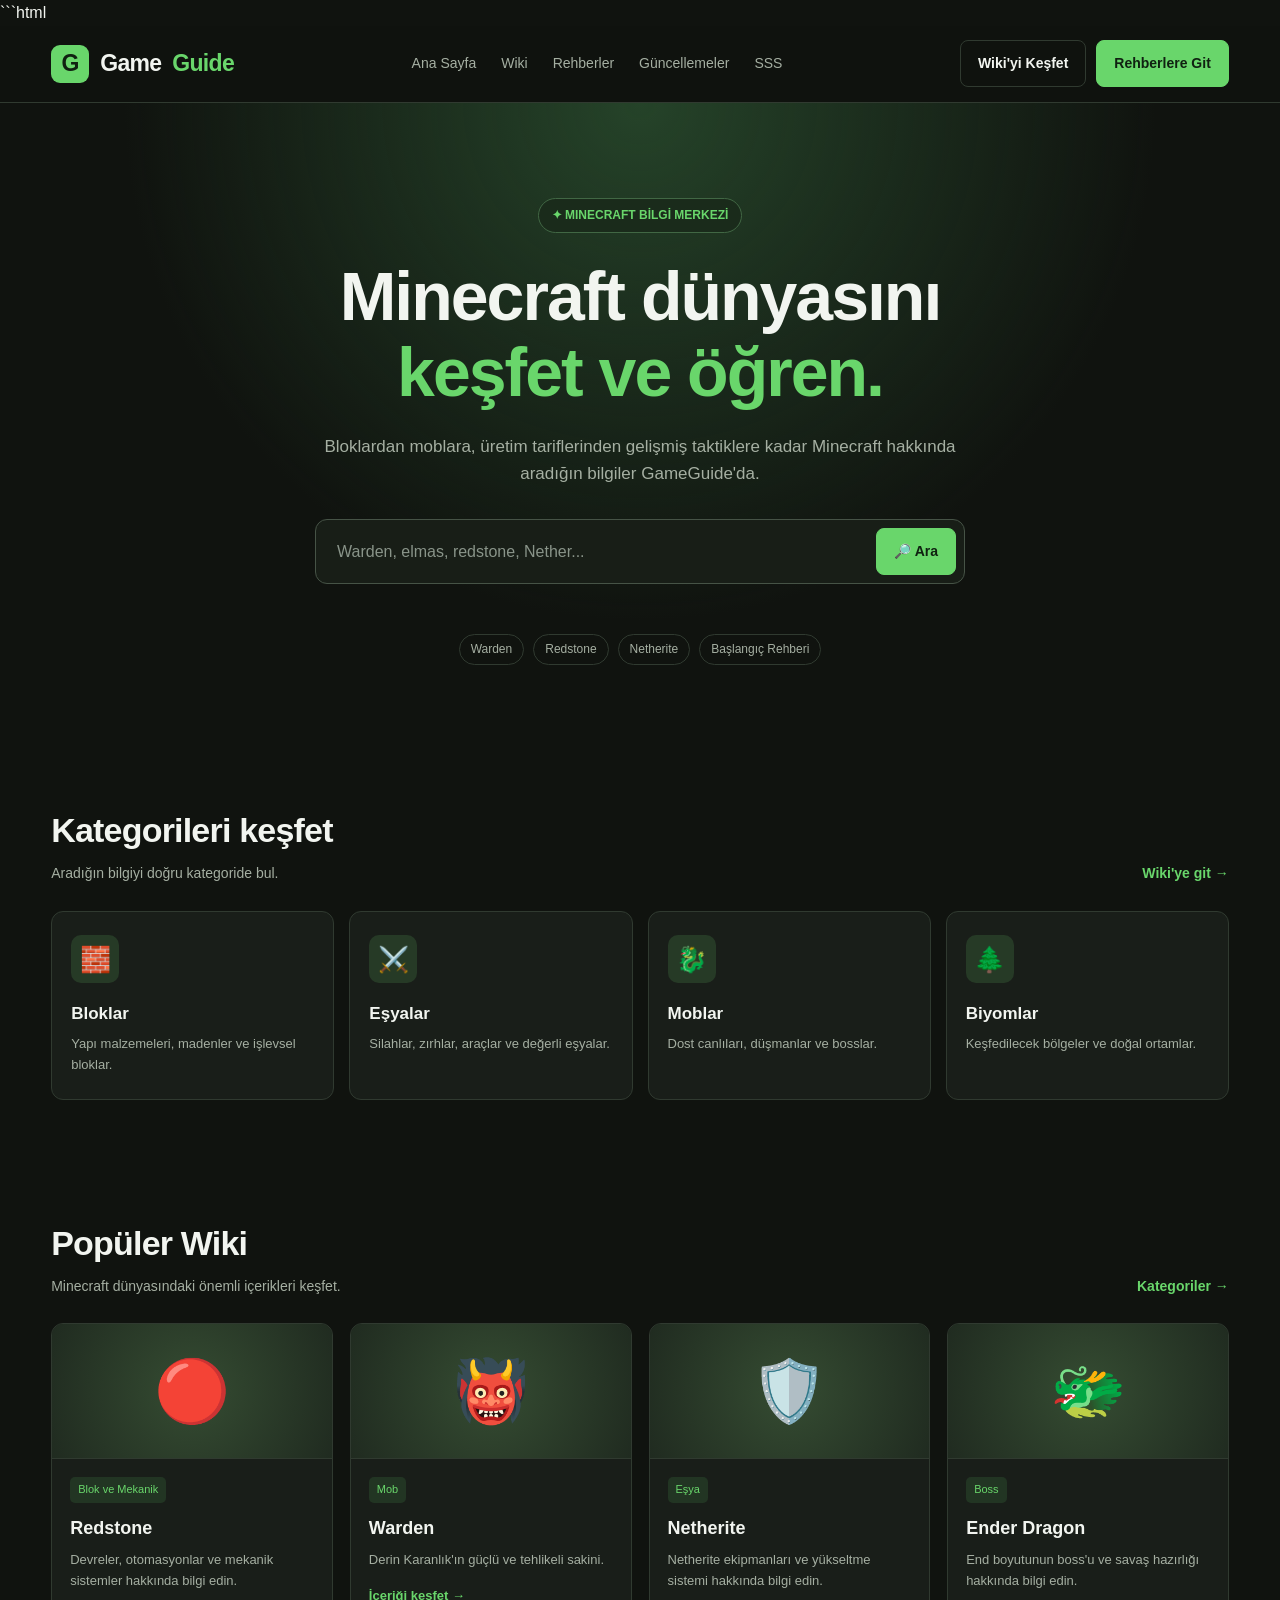
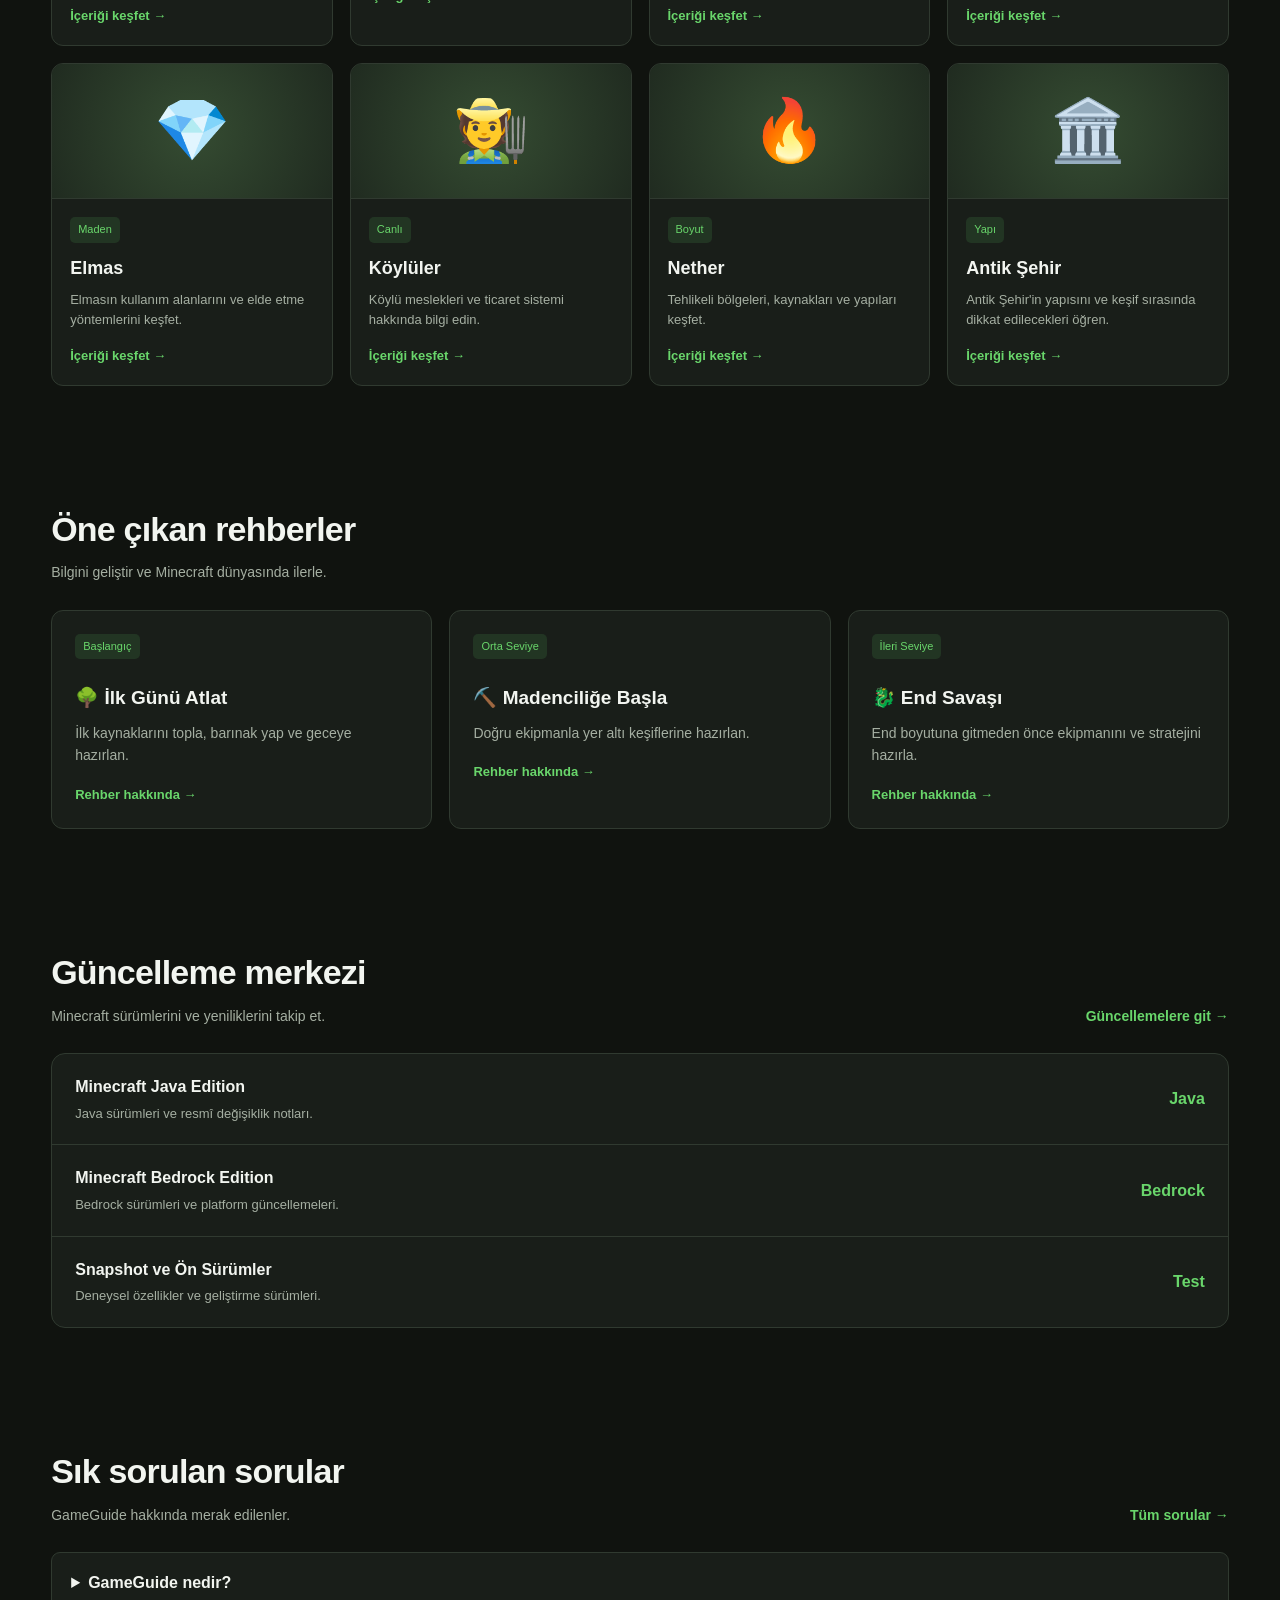
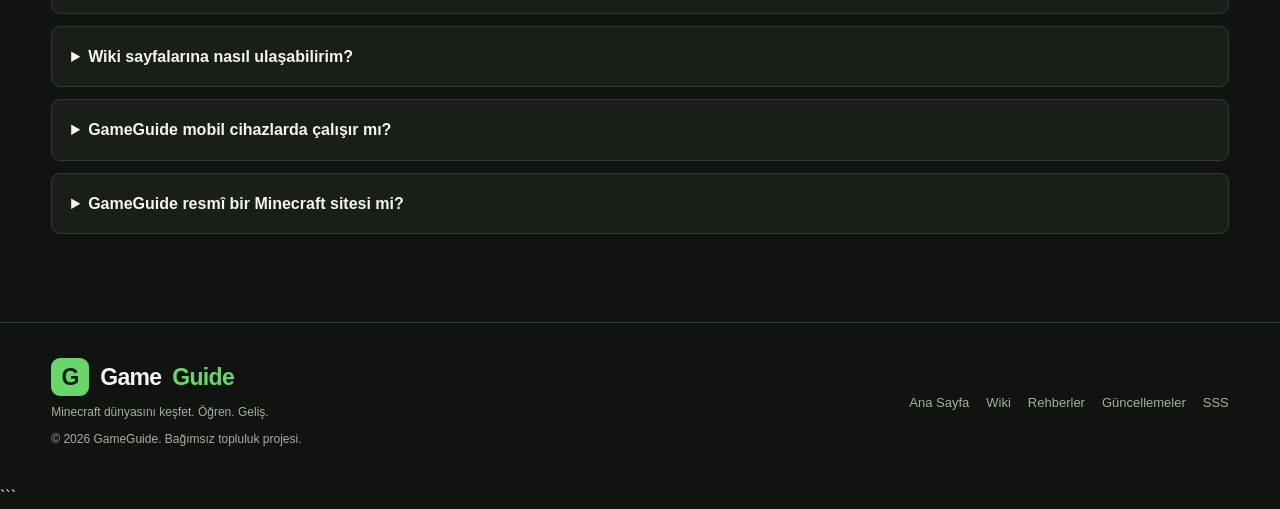
==== index.html @ 6a762850 "Update index.html" ====
```html
<!DOCTYPE html>
<html lang="tr">
<head>
    <meta charset="UTF-8">
    <meta name="viewport" content="width=device-width, initial-scale=1.0">
    <meta name="theme-color" content="#10130f">
    <meta name="description" content="GameGuide - Minecraft Wiki, rehberler ve güncellemeler.">

    <title>GameGuide | Minecraft Bilgi Merkezi</title>

    <style>
        :root {
            --bg: #10130f;
            --panel: #191e19;
            --panel-hover: #222a21;
            --green: #69d66b;
            --green-dark: #2c8139;
            --text: #f2f5f0;
            --muted: #a5afa2;
            --border: #303a30;
        }

        * {
            margin: 0;
            padding: 0;
            box-sizing: border-box;
        }

        html {
            scroll-behavior: smooth;
            scroll-padding-top: 90px;
        }

        body {
            background: var(--bg);
            color: var(--text);
            font-family: Arial, Helvetica, sans-serif;
            line-height: 1.6;
        }

        a {
            color: inherit;
            text-decoration: none;
        }

        button, input {
            font: inherit;
        }

        .container {
            width: min(1180px, 92%);
            margin: auto;
        }

        /* NAVBAR */

        header {
            background: rgba(16, 19, 15, 0.96);
            border-bottom: 1px solid var(--border);
            position: sticky;
            top: 0;
            z-index: 100;
            backdrop-filter: blur(14px);
        }

        .navbar {
            min-height: 76px;
            display: flex;
            align-items: center;
            justify-content: space-between;
            gap: 24px;
        }

        .logo {
            display: flex;
            align-items: center;
            gap: 11px;
            font-size: 23px;
            font-weight: 800;
            letter-spacing: -0.7px;
        }

        .logo-icon {
            width: 38px;
            height: 38px;
            display: grid;
            place-items: center;
            background: var(--green);
            color: #102111;
            border-radius: 9px;
            font-size: 23px;
        }

        .logo span {
            color: var(--green);
        }

        .nav-links {
            display: flex;
            align-items: center;
            gap: 25px;
        }

        .nav-links a {
            color: var(--muted);
            font-size: 14px;
            transition: 0.2s;
        }

        .nav-links a:hover {
            color: var(--green);
        }

        .nav-actions {
            display: flex;
            gap: 10px;
            align-items: center;
        }

        .btn {
            display: inline-flex;
            align-items: center;
            justify-content: center;
            padding: 11px 17px;
            border: 1px solid var(--border);
            border-radius: 8px;
            color: var(--text);
            background: transparent;
            cursor: pointer;
            transition: 0.2s;
            font-weight: 700;
            font-size: 14px;
        }

        .btn:hover {
            transform: translateY(-2px);
            border-color: var(--green);
        }

        .btn-primary {
            background: var(--green);
            color: #102111;
            border-color: var(--green);
        }

        .btn-primary:hover {
            background: #81e782;
        }

        .menu-toggle {
            display: none;
            font-size: 25px;
            color: white;
            background: none;
            border: none;
            cursor: pointer;
        }

        /* HERO */

        .hero {
            padding: 95px 0 80px;
            background:
                radial-gradient(ellipse at 50% 0%, #254329 0%, transparent 57%),
                var(--bg);
            text-align: center;
        }

        .eyebrow {
            display: inline-flex;
            gap: 8px;
            align-items: center;
            border: 1px solid #416744;
            background: #1a2b1b;
            color: var(--green);
            padding: 7px 13px;
            border-radius: 30px;
            font-size: 12px;
            font-weight: 700;
            margin-bottom: 25px;
        }

        .hero h1 {
            font-size: clamp(38px, 6vw, 68px);
            line-height: 1.12;
            letter-spacing: -2px;
            margin-bottom: 23px;
        }

        .hero h1 span {
            color: var(--green);
        }

        .hero-description {
            color: var(--muted);
            max-width: 670px;
            margin: 0 auto 32px;
            font-size: 17px;
        }

        .search-box {
            max-width: 650px;
            margin: auto;
            display: flex;
            gap: 10px;
            padding: 8px;
            border: 1px solid #465346;
            background: #181e17;
            border-radius: 12px;
        }

        .search-box input {
            min-width: 0;
            flex: 1;
            background: transparent;
            border: none;
            outline: none;
            color: white;
            padding: 10px 13px;
        }

        .search-box input::placeholder {
            color: #899489;
        }

        #searchMessage {
            color: var(--muted);
            margin-top: 12px;
            font-size: 13px;
            min-height: 20px;
        }

        .hero-tags {
            margin-top: 18px;
            display: flex;
            justify-content: center;
            flex-wrap: wrap;
            gap: 9px;
        }

        .hero-tags a {
            color: var(--muted);
            border: 1px solid var(--border);
            padding: 5px 11px;
            border-radius: 20px;
            font-size: 12px;
        }

        .hero-tags a:hover {
            color: var(--green);
            border-color: var(--green);
        }

        /* SECTIONS */

        section.content-section {
            padding: 58px 0;
        }

        .section-heading {
            display: flex;
            justify-content: space-between;
            align-items: end;
            gap: 20px;
            margin-bottom: 26px;
        }

        .section-heading h2 {
            font-size: clamp(25px, 3vw, 34px);
            letter-spacing: -0.8px;
            margin-bottom: 5px;
        }

        .section-heading p {
            color: var(--muted);
            font-size: 14px;
        }

        .text-link {
            color: var(--green);
            font-size: 14px;
            font-weight: 700;
            white-space: nowrap;
        }

        /* CATEGORY CARDS */

        .category-grid {
            display: grid;
            grid-template-columns: repeat(4, 1fr);
            gap: 15px;
        }

        .category-card {
            background: var(--panel);
            border: 1px solid var(--border);
            border-radius: 12px;
            padding: 23px 19px;
            transition: 0.2s;
        }

        .category-card:hover {
            background: var(--panel-hover);
            border-color: var(--green-dark);
            transform: translateY(-4px);
        }

        .category-icon {
            width: 48px;
            height: 48px;
            display: grid;
            place-items: center;
            font-size: 25px;
            border-radius: 10px;
            background: #263a26;
            margin-bottom: 17px;
        }

        .category-card h3 {
            font-size: 17px;
            margin-bottom: 7px;
        }

        .category-card p {
            color: var(--muted);
            font-size: 13px;
        }

        /* WIKI CARDS */

        .wiki-grid {
            display: grid;
            grid-template-columns: repeat(4, 1fr);
            gap: 17px;
        }

        .wiki-card {
            background: var(--panel);
            border: 1px solid var(--border);
            border-radius: 12px;
            overflow: hidden;
            transition: 0.2s;
        }

        .wiki-card:hover {
            transform: translateY(-4px);
            border-color: var(--green-dark);
        }

        .wiki-art {
            height: 135px;
            display: grid;
            place-items: center;
            font-size: 61px;
            background:
                radial-gradient(circle at center, #354c32, #202b20);
            border-bottom: 1px solid var(--border);
        }

        .wiki-info {
            padding: 18px;
        }

        .badge {
            display: inline-block;
            font-size: 11px;
            color: var(--green);
            background: #223523;
            padding: 4px 8px;
            border-radius: 5px;
            margin-bottom: 11px;
        }

        .wiki-info h3 {
            font-size: 18px;
            margin-bottom: 7px;
        }

        .wiki-info p {
            color: var(--muted);
            font-size: 13px;
            margin-bottom: 15px;
        }

        .card-link {
            display: inline-block;
            color: var(--green);
            font-size: 13px;
            font-weight: 700;
        }

        .wiki-card.hidden {
            display: none;
        }

        /* GUIDES */

        .guide-list {
            display: grid;
            grid-template-columns: repeat(3, 1fr);
            gap: 17px;
        }

        .guide-card {
            padding: 23px;
            background: var(--panel);
            border: 1px solid var(--border);
            border-radius: 12px;
            transition: 0.2s;
        }

        .guide-card:hover {
            border-color: var(--green-dark);
            transform: translateY(-3px);
        }

        .guide-card h3 {
            margin: 13px 0 8px;
            font-size: 19px;
        }

        .guide-card p {
            color: var(--muted);
            font-size: 14px;
            margin-bottom: 18px;
        }

        /* UPDATES */

        .updates {
            border: 1px solid var(--border);
            border-radius: 14px;
            overflow: hidden;
            background: var(--panel);
        }

        .update-row {
            padding: 20px 23px;
            display: flex;
            justify-content: space-between;
            align-items: center;
            gap: 20px;
            border-bottom: 1px solid var(--border);
        }

        .update-row:last-child {
            border-bottom: none;
        }

        .update-row h3 {
            font-size: 16px;
            margin-bottom: 4px;
        }

        .update-row p {
            color: var(--muted);
            font-size: 13px;
        }

        .version {
            color: var(--green);
            font-weight: 800;
            white-space: nowrap;
        }

        /* FAQ */

        .faq-list {
            display: grid;
            gap: 12px;
        }

        details {
            border: 1px solid var(--border);
            background: var(--panel);
            border-radius: 9px;
            padding: 17px 19px;
        }

        summary {
            cursor: pointer;
            font-weight: 700;
        }

        details p {
            color: var(--muted);
            margin-top: 12px;
            font-size: 14px;
        }

        /* FOOTER */

        footer {
            border-top: 1px solid var(--border);
            padding: 35px 0;
            margin-top: 30px;
        }

        .footer-inner {
            display: flex;
            justify-content: space-between;
            align-items: center;
            gap: 20px;
            flex-wrap: wrap;
        }

        .footer-inner p {
            color: var(--muted);
            font-size: 12px;
            margin-top: 7px;
        }

        .footer-links {
            display: flex;
            gap: 17px;
            flex-wrap: wrap;
        }

        .footer-links a {
            color: var(--muted);
            font-size: 13px;
        }

        .footer-links a:hover {
            color: var(--green);
        }

        /* MOBILE */

        @media (max-width: 950px) {
            .nav-links {
                gap: 13px;
            }

            .category-grid,
            .wiki-grid {
                grid-template-columns: repeat(2, 1fr);
            }
        }

        @media (max-width: 720px) {
            .navbar {
                min-height: 68px;
                flex-wrap: wrap;
            }

            .menu-toggle {
                display: block;
            }

            .nav-links {
                display: none;
                width: 100%;
                order: 3;
                padding: 0 0 18px;
                flex-direction: column;
                align-items: stretch;
                gap: 0;
            }

            .nav-links.open {
                display: flex;
            }

            .nav-links a {
                padding: 10px 0;
                border-top: 1px solid var(--border);
            }

            .nav-actions {
                display: none;
            }

            .hero {
                padding: 65px 0 55px;
            }

            .hero h1 {
                letter-spacing: -1px;
            }

            .hero-description {
                font-size: 15px;
            }

            .search-box {
                flex-direction: column;
            }

            .search-box .btn {
                width: 100%;
            }

            section.content-section {
                padding: 42px 0;
            }

            .section-heading {
                align-items: start;
                flex-direction: column;
            }

            .category-grid,
            .wiki-grid,
            .guide-list {
                grid-template-columns: 1fr;
            }

            .wiki-art {
                height: 120px;
            }

            .update-row {
                padding: 17px;
            }
        }
    </style>
</head>

<body>

<header>
    <div class="container navbar">

        <a href="#anasayfa" class="logo">
            <div class="logo-icon">G</div>
            Game<span>Guide</span>
        </a>

        <button class="menu-toggle" id="menuToggle"
                aria-label="Menüyü aç veya kapat"
                aria-expanded="false">☰</button>

        <nav class="nav-links" id="navLinks">
            <a href="#anasayfa">Ana Sayfa</a>
            <a href="#wiki">Wiki</a>
            <a href="#rehberler">Rehberler</a>
            <a href="#guncellemeler">Güncellemeler</a>
            <a href="#faq">SSS</a>
        </nav>

        <div class="nav-actions">
            <a href="#wiki" class="btn">Wiki'yi Keşfet</a>
            <a href="#rehberler" class="btn btn-primary">Rehberlere Git</a>
        </div>

    </div>
</header>

<main>

    <!-- HERO -->

    <section class="hero" id="anasayfa">
        <div class="container">

            <div class="eyebrow">
                ✦ MINECRAFT BİLGİ MERKEZİ
            </div>

            <h1>
                Minecraft dünyasını<br>
                <span>keşfet ve öğren.</span>
            </h1>

            <p class="hero-description">
                Bloklardan moblara, üretim tariflerinden gelişmiş
                taktiklere kadar Minecraft hakkında aradığın bilgiler
                GameGuide'da.
            </p>

            <form class="search-box" id="searchForm">
                <input
                    type="search"
                    id="searchInput"
                    placeholder="Warden, elmas, redstone, Nether..."
                    aria-label="Wiki içeriklerinde ara">

                <button class="btn btn-primary" type="submit">
                    🔎 Ara
                </button>
            </form>

            <p id="searchMessage" aria-live="polite"></p>

            <div class="hero-tags">
                <a href="#wiki">Warden</a>
                <a href="#wiki">Redstone</a>
                <a href="#wiki">Netherite</a>
                <a href="#rehberler">Başlangıç Rehberi</a>
            </div>

        </div>
    </section>


    <!-- KATEGORİLER -->

    <section class="content-section" id="kategoriler">
        <div class="container">

            <div class="section-heading">
                <div>
                    <h2>Kategorileri keşfet</h2>
                    <p>Aradığın bilgiyi doğru kategoride bul.</p>
                </div>

                <a href="#wiki" class="text-link">Wiki'ye git →</a>
            </div>

            <div class="category-grid">

                <a href="#wiki" class="category-card">
                    <div class="category-icon">🧱</div>
                    <h3>Bloklar</h3>
                    <p>Yapı malzemeleri, madenler ve işlevsel bloklar.</p>
                </a>

                <a href="#wiki" class="category-card">
                    <div class="category-icon">⚔️</div>
                    <h3>Eşyalar</h3>
                    <p>Silahlar, zırhlar, araçlar ve değerli eşyalar.</p>
                </a>

                <a href="#wiki" class="category-card">
                    <div class="category-icon">🐉</div>
                    <h3>Moblar</h3>
                    <p>Dost canlıları, düşmanlar ve bosslar.</p>
                </a>

                <a href="#wiki" class="category-card">
                    <div class="category-icon">🌲</div>
                    <h3>Biyomlar</h3>
                    <p>Keşfedilecek bölgeler ve doğal ortamlar.</p>
                </a>

            </div>
        </div>
    </section>


    <!-- POPÜLER WIKI -->

    <section class="content-section" id="wiki">
        <div class="container">

            <div class="section-heading">
                <div>
                    <h2>Popüler Wiki</h2>
                    <p>Minecraft dünyasındaki önemli içerikleri keşfet.</p>
                </div>

                <a href="#kategoriler" class="text-link">Kategoriler →</a>
            </div>

            <div class="wiki-grid" id="wikiGrid">

                <article class="wiki-card" data-search="redstone blok mekanik devre otomasyon">
                    <div class="wiki-art">🔴</div>
                    <div class="wiki-info">
                        <span class="badge">Blok ve Mekanik</span>
                        <h3>Redstone</h3>
                        <p>Devreler, otomasyonlar ve mekanik sistemler hakkında bilgi edin.</p>
                        <a href="#rehberler" class="card-link">İçeriği keşfet →</a>
                    </div>
                </article>

                <article class="wiki-card" data-search="warden mob derin karanlık">
                    <div class="wiki-art">👹</div>
                    <div class="wiki-info">
                        <span class="badge">Mob</span>
                        <h3>Warden</h3>
                        <p>Derin Karanlık'ın güçlü ve tehlikeli sakini.</p>
                        <a href="#rehberler" class="card-link">İçeriği keşfet →</a>
                    </div>
                </article>

                <article class="wiki-card" data-search="netherite eşya zırh silah maden">
                    <div class="wiki-art">🛡️</div>
                    <div class="wiki-info">
                        <span class="badge">Eşya</span>
                        <h3>Netherite</h3>
                        <p>Netherite ekipmanları ve yükseltme sistemi hakkında bilgi edin.</p>
                        <a href="#rehberler" class="card-link">İçeriği keşfet →</a>
                    </div>
                </article>

                <article class="wiki-card" data-search="ender dragon boss end boyut savaş">
                    <div class="wiki-art">🐲</div>
                    <div class="wiki-info">
                        <span class="badge">Boss</span>
                        <h3>Ender Dragon</h3>
                        <p>End boyutunun boss'u ve savaş hazırlığı hakkında bilgi edin.</p>
                        <a href="#rehberler" class="card-link">İçeriği keşfet →</a>
                    </div>
                </article>

                <article class="wiki-card" data-search="elmas maden cevher kazma zırh">
                    <div class="wiki-art">💎</div>
                    <div class="wiki-info">
                        <span class="badge">Maden</span>
                        <h3>Elmas</h3>
                        <p>Elmasın kullanım alanlarını ve elde etme yöntemlerini keşfet.</p>
                        <a href="#rehberler" class="card-link">İçeriği keşfet →</a>
                    </div>
                </article>

                <article class="wiki-card" data-search="köylü ticaret takas meslek">
                    <div class="wiki-art">🧑‍🌾</div>
                    <div class="wiki-info">
                        <span class="badge">Canlı</span>
                        <h3>Köylüler</h3>
                        <p>Köylü meslekleri ve ticaret sistemi hakkında bilgi edin.</p>
                        <a href="#rehberler" class="card-link">İçeriği keşfet →</a>
                    </div>
                </article>

                <article class="wiki-card" data-search="nether cehennem boyut kale">
                    <div class="wiki-art">🔥</div>
                    <div class="wiki-info">
                        <span class="badge">Boyut</span>
                        <h3>Nether</h3>
                        <p>Tehlikeli bölgeleri, kaynakları ve yapıları keşfet.</p>
                        <a href="#rehberler" class="card-link">İçeriği keşfet →</a>
                    </div>
                </article>

                <article class="wiki-card" data-search="antik şehir yapı derin karanlık sculk">
                    <div class="wiki-art">🏛️</div>
                    <div class="wiki-info">
                        <span class="badge">Yapı</span>
                        <h3>Antik Şehir</h3>
                        <p>Antik Şehir'in yapısını ve keşif sırasında dikkat edilecekleri öğren.</p>
                        <a href="#rehberler" class="card-link">İçeriği keşfet →</a>
                    </div>
                </article>

            </div>

            <p id="noResults" style="display:none;color:#a5afa2;margin-top:20px;">
                Aramana uygun içerik bulunamadı.
            </p>

        </div>
    </section>


    <!-- REHBERLER -->

    <section class="content-section" id="rehberler">
        <div class="container">

            <div class="section-heading">
                <div>
                    <h2>Öne çıkan rehberler</h2>
                    <p>Bilgini geliştir ve Minecraft dünyasında ilerle.</p>
                </div>
            </div>

            <div class="guide-list">

                <article class="guide-card">
                    <span class="badge">Başlangıç</span>
                    <h3>🌳 İlk Günü Atlat</h3>
                    <p>İlk kaynaklarını topla, barınak yap ve geceye hazırlan.</p>
                    <a href="#faq" class="card-link">Rehber hakkında →</a>
                </article>

                <article class="guide-card">
                    <span class="badge">Orta Seviye</span>
                    <h3>⛏️ Madenciliğe Başla</h3>
                    <p>Doğru ekipmanla yer altı keşiflerine hazırlan.</p>
                    <a href="#faq" class="card-link">Rehber hakkında →</a>
                </article>

                <article class="guide-card">
                    <span class="badge">İleri Seviye</span>
                    <h3>🐉 End Savaşı</h3>
                    <p>End boyutuna gitmeden önce ekipmanını ve stratejini hazırla.</p>
                    <a href="#faq" class="card-link">Rehber hakkında →</a>
                </article>

            </div>
        </div>
    </section>


    <!-- GÜNCELLEMELER -->

    <section class="content-section" id="guncellemeler">
        <div class="container">

            <div class="section-heading">
                <div>
                    <h2>Güncelleme merkezi</h2>
                    <p>Minecraft sürümlerini ve yeniliklerini takip et.</p>
                </div>

                <a href="#guncellemeler" class="text-link">Güncellemelere git →</a>
            </div>

            <div class="updates">

                <div class="update-row">
                    <div>
                        <h3>Minecraft Java Edition</h3>
                        <p>Java sürümleri ve resmî değişiklik notları.</p>
                    </div>
                    <span class="version">Java</span>
                </div>

                <div class="update-row">
                    <div>
                        <h3>Minecraft Bedrock Edition</h3>
                        <p>Bedrock sürümleri ve platform güncellemeleri.</p>
                    </div>
                    <span class="version">Bedrock</span>
                </div>

                <div class="update-row">
                    <div>
                        <h3>Snapshot ve Ön Sürümler</h3>
                        <p>Deneysel özellikler ve geliştirme sürümleri.</p>
                    </div>
                    <span class="version">Test</span>
                </div>

            </div>

        </div>
    </section>


    <!-- SSS -->

    <section class="content-section" id="faq">
        <div class="container">

            <div class="section-heading">
                <div>
                    <h2>Sık sorulan sorular</h2>
                    <p>GameGuide hakkında merak edilenler.</p>
                </div>

                <a href="#faq" class="text-link">Tüm sorular →</a>
            </div>

            <div class="faq-list">

                <details>
                    <summary>GameGuide nedir?</summary>
                    <p>
                        GameGuide, Minecraft hakkında wiki bilgileri,
                        rehberler ve sürüm bilgileri sunmak amacıyla
                        oluşturulan bağımsız bir projedir.
                    </p>
                </details>

                <details>
                    <summary>Wiki sayfalarına nasıl ulaşabilirim?</summary>
                    <p>
                        Ana sayfadaki arama alanını kullanabilir veya
                        Wiki bölümündeki içerikleri inceleyebilirsin.
                    </p>
                </details>

                <details>
                    <summary>GameGuide mobil cihazlarda çalışır mı?</summary>
                    <p>
                        Site telefon, tablet ve bilgisayar ekranlarına
                        uyum sağlayacak şekilde tasarlanmıştır.
                    </p>
                </details>

                <details>
                    <summary>GameGuide resmî bir Minecraft sitesi mi?</summary>
                    <p>
                        Hayır. GameGuide bağımsız bir projedir ve
                        Mojang Studios veya Microsoft tarafından desteklenmez.
                    </p>
                </details>

            </div>
        </div>
    </section>

</main>

<footer>
    <div class="container footer-inner">

        <div>
            <a href="#anasayfa" class="logo">
                <div class="logo-icon">G</div>
                Game<span>Guide</span>
            </a>

            <p>Minecraft dünyasını keşfet. Öğren. Geliş.</p>

            <p>
                © <span id="year"></span> GameGuide.
                Bağımsız topluluk projesi.
            </p>
        </div>

        <div class="footer-links">
            <a href="#anasayfa">Ana Sayfa</a>
            <a href="#wiki">Wiki</a>
            <a href="#rehberler">Rehberler</a>
            <a href="#guncellemeler">Güncellemeler</a>
            <a href="#faq">SSS</a>
        </div>

    </div>
</footer>

<script>
    /* Mobil menü */

    const menuToggle = document.getElementById("menuToggle");
    const navLinks = document.getElementById("navLinks");

    if (menuToggle && navLinks) {
        menuToggle.addEventListener("click", () => {
            const isOpen = navLinks.classList.toggle("open");

            menuToggle.setAttribute("aria-expanded", String(isOpen));
            menuToggle.textContent = isOpen ? "✕" : "☰";
        });

        navLinks.querySelectorAll("a").forEach(link => {
            link.addEventListener("click", () => {
                navLinks.classList.remove("open");
                menuToggle.setAttribute("aria-expanded", "false");
                menuToggle.textContent = "☰";
            });
        });
    }

    /* Türkçe karakterleri normalize et */

    function normalizeText(text) {
        return String(text || "")
            .toLocaleLowerCase("tr-TR")
            .normalize("NFD")
            .replace(/[\u0300-\u036f]/g, "");
    }

    /* Wiki araması */

    const searchForm = document.getElementById("searchForm");
    const searchInput = document.getElementById("searchInput");
    const searchMessage = document.getElementById("searchMessage");
    const wikiCards = [...document.querySelectorAll(".wiki-card")];
    const noResults = document.getElementById("noResults");

    function searchWiki() {
        const query = normalizeText(searchInput.value.trim());
        let visibleCount = 0;

        wikiCards.forEach(card => {
            const text = normalizeText(
                card.innerText + " " + (card.dataset.search || "")
            );

            const matches = text.includes(query);

            card.classList.toggle("hidden", query !== "" && !matches);

            if (query === "" || matches) {
                visibleCount++;
            }
        });

        searchMessage.textContent = query
            ? visibleCount + " içerik bulundu."
            : "";

        noResults.style.display =
            visibleCount === 0 ? "block" : "none";
    }

    if (searchForm && searchInput) {
        searchForm.addEventListener("submit", event => {
            event.preventDefault();

            if (!searchInput.value.trim()) {
                searchInput.focus();
                return;
            }

            searchWiki();

            document.getElementById("wiki").scrollIntoView({
                behavior: "smooth"
            });
        });
    }

    if (searchInput) {
        searchInput.addEventListener("input", searchWiki);
    }

    /* Footer yılı */

    document.getElementById("year").textContent =
        new Date().getFullYear();
</script>

</body>
</html>
```
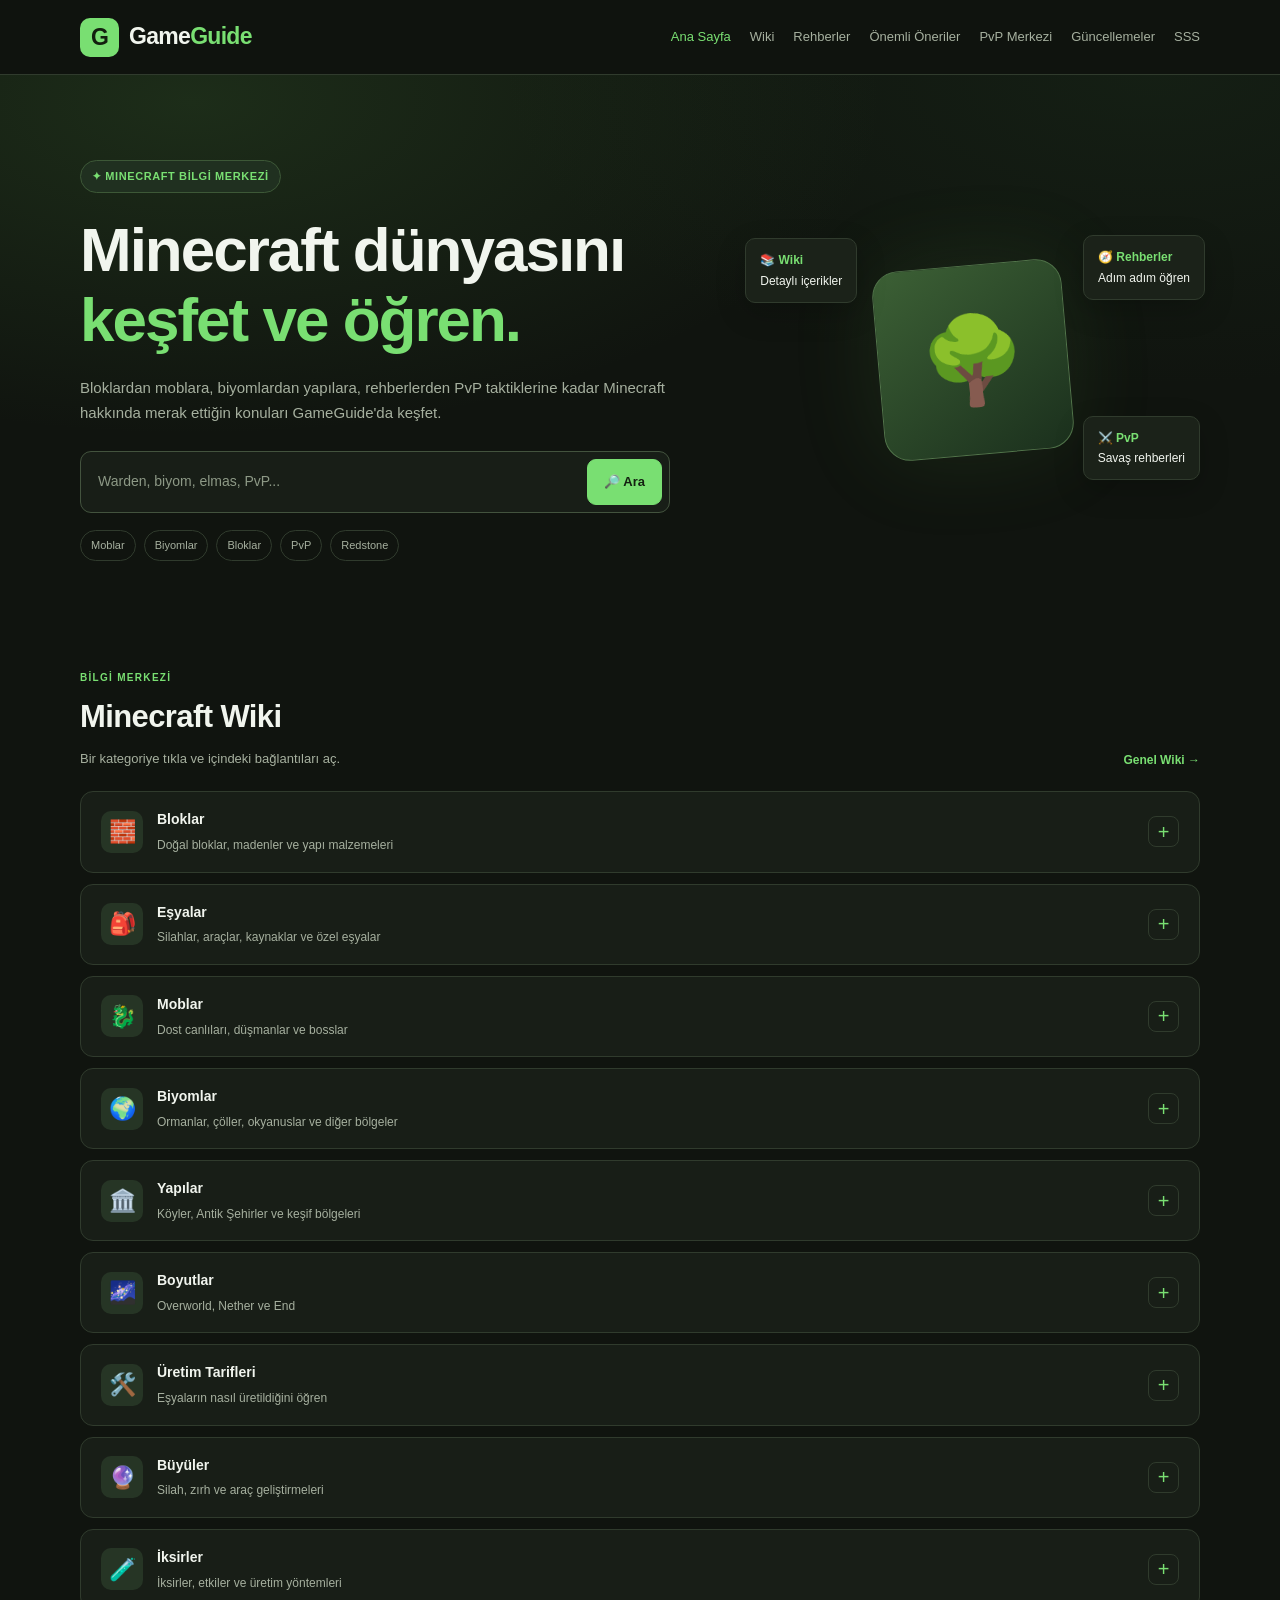
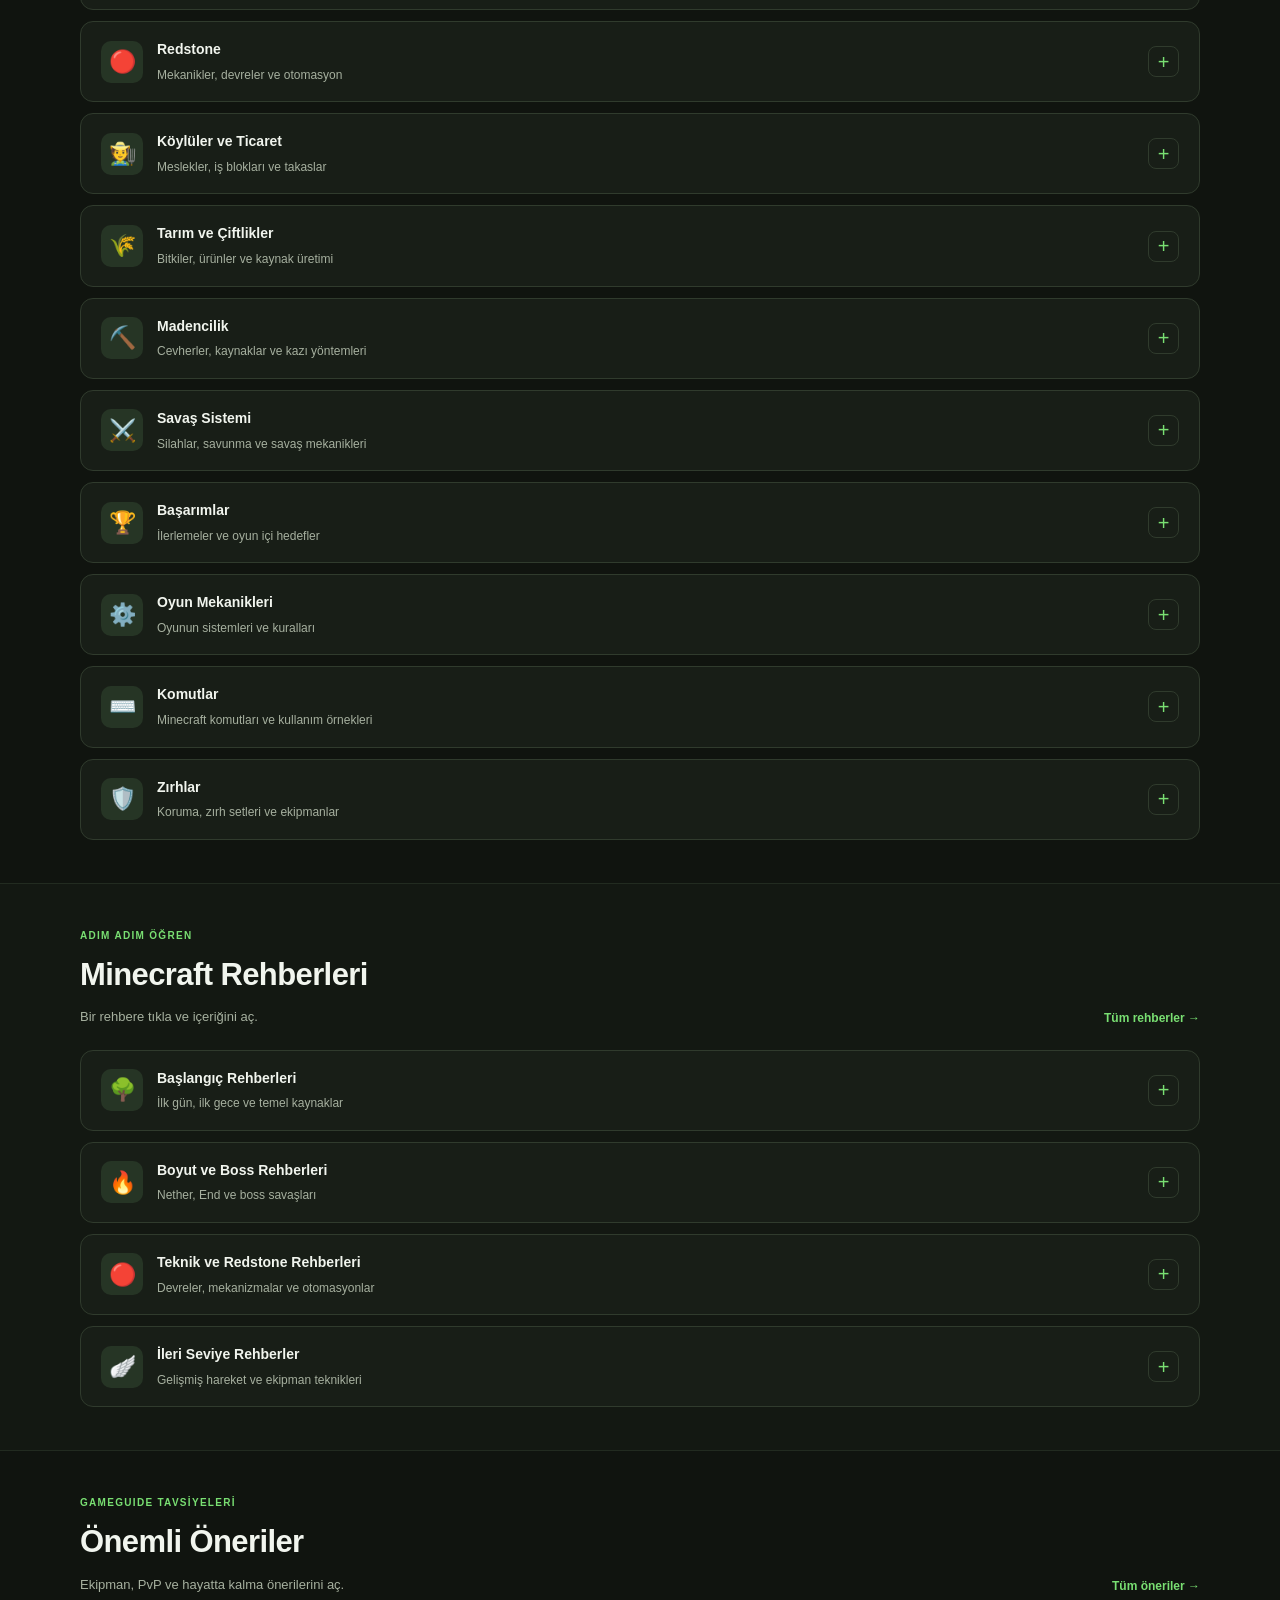
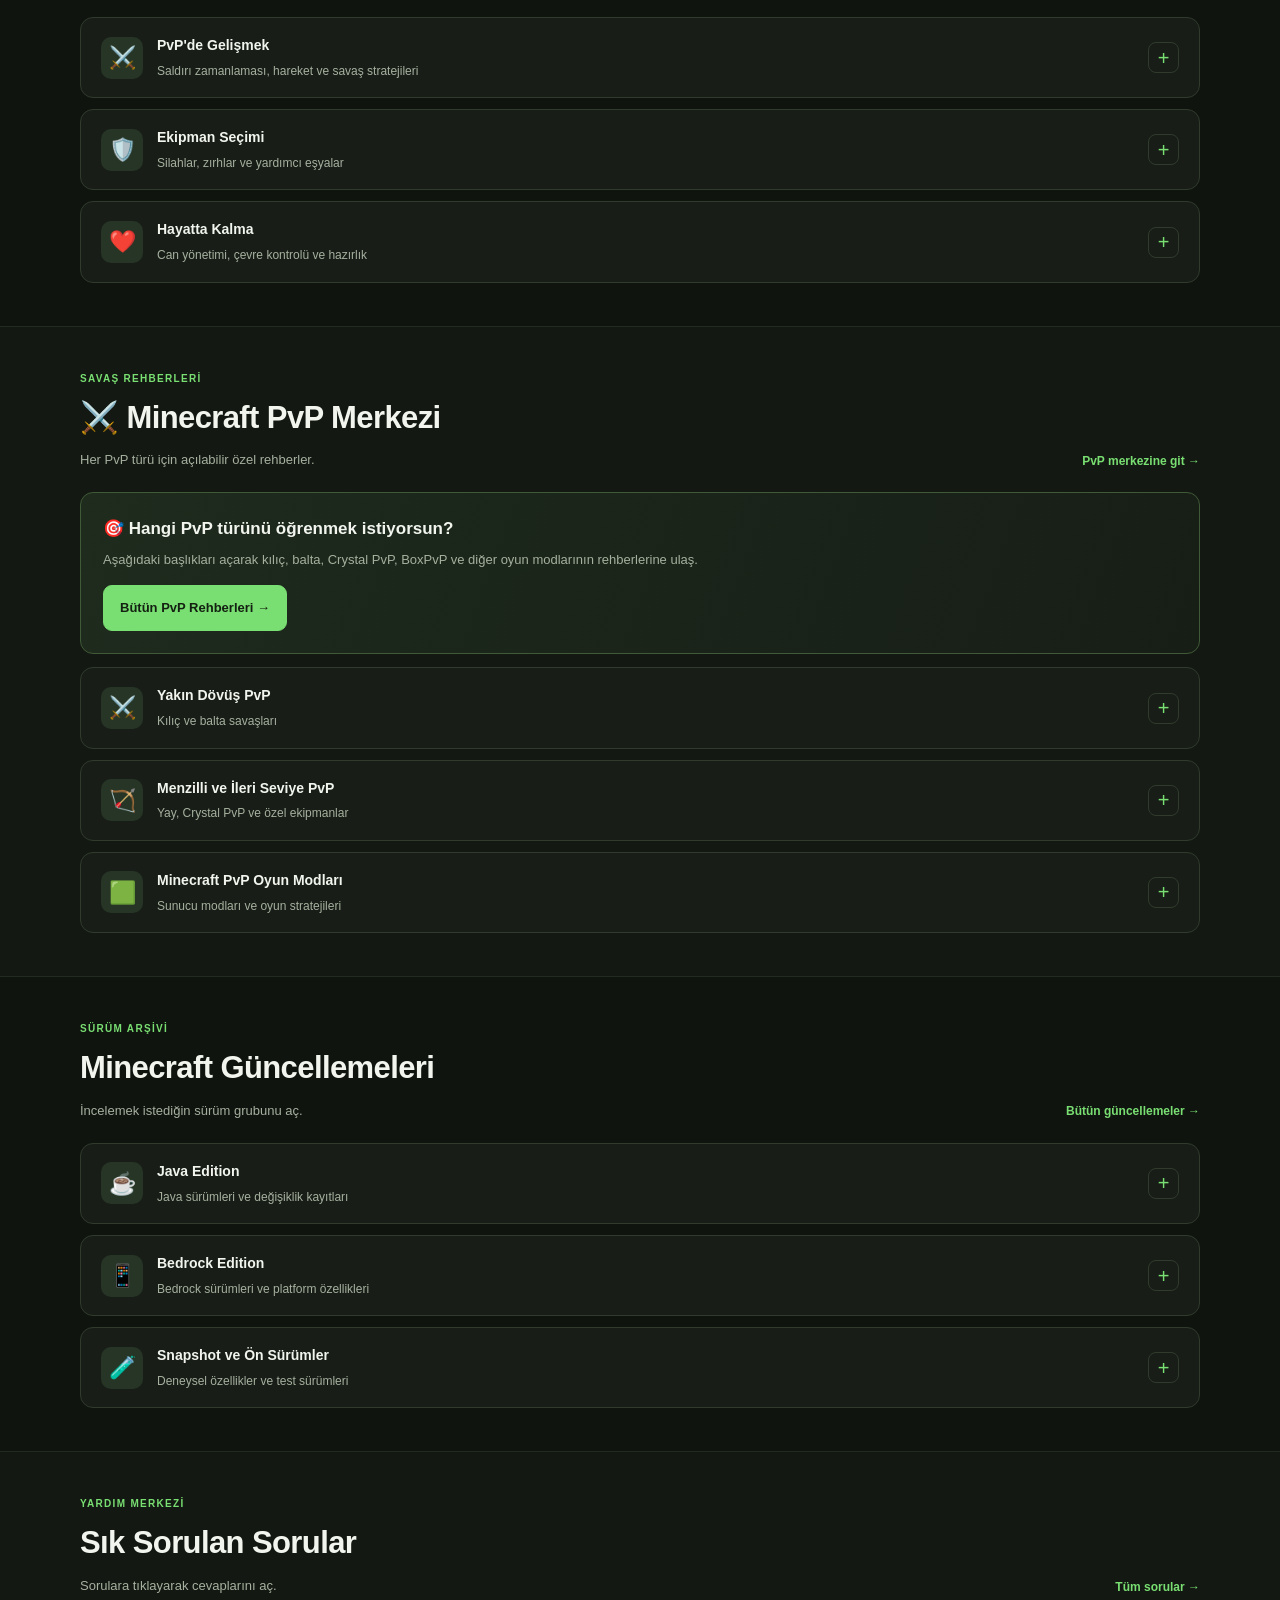
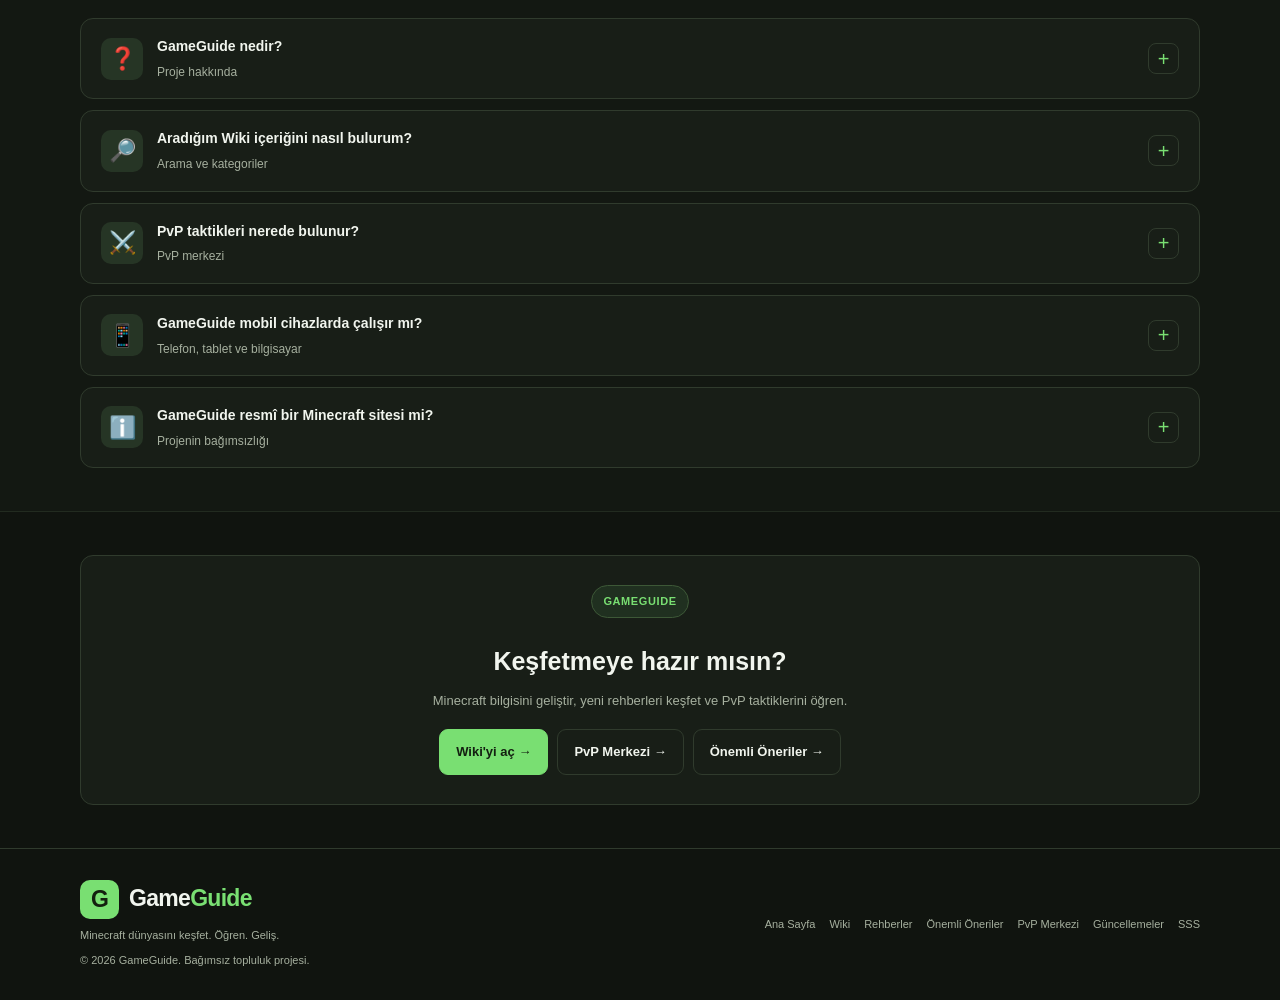
==== commit 982c6c7b: "Update index.html" ====
--- a/index.html
+++ b/index.html
@@ -1,42 +1,42 @@
-```html
 <!DOCTYPE html>
 <html lang="tr">
 <head>
     <meta charset="UTF-8">
     <meta name="viewport" content="width=device-width, initial-scale=1.0">
-    <meta name="theme-color" content="#10130f">
-    <meta name="description" content="GameGuide - Minecraft Wiki, rehberler ve güncellemeler.">
+    <meta name="theme-color" content="#10140f">
+    <meta name="description" content="GameGuide Minecraft Wiki, rehberler, biyomlar, moblar ve PvP taktikleri.">
 
     <title>GameGuide | Minecraft Bilgi Merkezi</title>
 
     <style>
         :root {
-            --bg: #10130f;
-            --panel: #191e19;
-            --panel-hover: #222a21;
-            --green: #69d66b;
-            --green-dark: #2c8139;
-            --text: #f2f5f0;
-            --muted: #a5afa2;
-            --border: #303a30;
+            --bg: #10140f;
+            --surface: #181e17;
+            --surface2: #20291e;
+            --green: #79df72;
+            --green-dark: #375f35;
+            --text: #f1f5ee;
+            --muted: #a6b09f;
+            --border: #303b2d;
+            --radius: 13px;
         }
 
         * {
+            box-sizing: border-box;
             margin: 0;
             padding: 0;
-            box-sizing: border-box;
         }
 
         html {
             scroll-behavior: smooth;
-            scroll-padding-top: 90px;
+            scroll-padding-top: 100px;
         }
 
         body {
             background: var(--bg);
             color: var(--text);
-            font-family: Arial, Helvetica, sans-serif;
-            line-height: 1.6;
+            font-family: Inter, Arial, Helvetica, sans-serif;
+            line-height: 1.7;
         }
 
         a {
@@ -44,51 +44,57 @@
             text-decoration: none;
         }
 
-        button, input {
+        button,
+        input {
             font: inherit;
         }
 
+        button {
+            cursor: pointer;
+        }
+
         .container {
-            width: min(1180px, 92%);
-            margin: auto;
-        }
-
-        /* NAVBAR */
-
-        header {
-            background: rgba(16, 19, 15, 0.96);
-            border-bottom: 1px solid var(--border);
+            width: min(1120px, 92%);
+            margin-inline: auto;
+        }
+
+        /* ÜST MENÜ */
+
+        .header {
             position: sticky;
             top: 0;
             z-index: 100;
-            backdrop-filter: blur(14px);
+            background: rgba(16, 20, 15, .96);
+            border-bottom: 1px solid var(--border);
+            backdrop-filter: blur(15px);
         }
 
         .navbar {
-            min-height: 76px;
             display: flex;
+            justify-content: space-between;
             align-items: center;
-            justify-content: space-between;
-            gap: 24px;
+            gap: 20px;
+            min-height: 74px;
         }
 
         .logo {
             display: flex;
             align-items: center;
-            gap: 11px;
+            gap: 10px;
             font-size: 23px;
-            font-weight: 800;
-            letter-spacing: -0.7px;
+            font-weight: 900;
+            letter-spacing: -.7px;
+            white-space: nowrap;
         }
 
         .logo-icon {
-            width: 38px;
-            height: 38px;
             display: grid;
             place-items: center;
+            width: 39px;
+            height: 39px;
+            border-radius: 10px;
             background: var(--green);
-            color: #102111;
-            border-radius: 9px;
+            color: #13200f;
             font-size: 23px;
         }
 
@@ -96,523 +102,669 @@
             color: var(--green);
         }
 
-        .nav-links {
+        .nav {
             display: flex;
             align-items: center;
-            gap: 25px;
-        }
-
-        .nav-links a {
+            gap: 19px;
+        }
+
+        .nav a {
             color: var(--muted);
-            font-size: 14px;
-            transition: 0.2s;
-        }
-
-        .nav-links a:hover {
+            font-size: 13px;
+            transition: color .2s;
+        }
+
+        .nav a:hover,
+        .nav a.active {
             color: var(--green);
         }
 
-        .nav-actions {
-            display: flex;
-            gap: 10px;
-            align-items: center;
-        }
-
-        .btn {
+        .nav-button {
+            display: none;
+            border: 1px solid var(--border);
+            background: var(--surface);
+            color: var(--text);
+            padding: 7px 12px;
+            border-radius: 8px;
+            font-size: 21px;
+        }
+
+        /* GENEL BUTONLAR */
+
+        .button {
             display: inline-flex;
             align-items: center;
             justify-content: center;
-            padding: 11px 17px;
+            gap: 8px;
+            padding: 11px 16px;
+            border: 1px solid var(--border);
+            border-radius: 9px;
+            background: var(--surface);
+            color: var(--text);
+            font-size: 13px;
+            font-weight: 700;
+            transition: .2s;
+        }
+
+        .button:hover {
+            border-color: var(--green);
+            transform: translateY(-2px);
+        }
+
+        .button-primary {
+            background: var(--green);
+            border-color: var(--green);
+            color: #142011;
+        }
+
+        .button-primary:hover {
+            background: #94ed8d;
+        }
+
+        /* HERO */
+
+        .hero {
+            position: relative;
+            padding: 85px 0 65px;
+            overflow: hidden;
+            background:
+                radial-gradient(ellipse at 15% 5%, rgba(80, 145, 65, .2), transparent 45%),
+                radial-gradient(ellipse at 90% 0%, rgba(46, 93, 49, .15), transparent 40%),
+                var(--bg);
+        }
+
+        .hero-layout {
+            display: grid;
+            grid-template-columns: 1.15fr .85fr;
+            align-items: center;
+            gap: 50px;
+        }
+
+        .eyebrow {
+            display: inline-flex;
+            align-items: center;
+            padding: 6px 11px;
+            margin-bottom: 22px;
+            background: #203020;
+            color: var(--green);
+            border: 1px solid #3d5837;
+            border-radius: 30px;
+            font-size: 11px;
+            font-weight: 800;
+            letter-spacing: .6px;
+        }
+
+        .hero h1 {
+            margin-bottom: 20px;
+            font-size: clamp(38px, 5vw, 62px);
+            line-height: 1.13;
+            letter-spacing: -2px;
+        }
+
+        .hero h1 span {
+            color: var(--green);
+        }
+
+        .hero-description {
+            max-width: 590px;
+            margin-bottom: 25px;
+            color: var(--muted);
+            font-size: 15px;
+        }
+
+        .search-box {
+            display: flex;
+            gap: 9px;
+            max-width: 590px;
+            padding: 7px;
+            background: var(--surface);
+            border: 1px solid #43533e;
+            border-radius: 11px;
+        }
+
+        .search-box input {
+            flex: 1;
+            min-width: 0;
+            padding: 10px;
+            border: 0;
+            outline: none;
+            background: transparent;
+            color: var(--text);
+            font-size: 14px;
+        }
+
+        .search-box input::placeholder {
+            color: #8d9986;
+        }
+
+        .search-tags {
+            display: flex;
+            flex-wrap: wrap;
+            gap: 8px;
+            margin-top: 17px;
+        }
+
+        .search-tags a {
+            padding: 5px 10px;
+            border: 1px solid var(--border);
+            border-radius: 20px;
+            color: var(--muted);
+            font-size: 11px;
+        }
+
+        .search-tags a:hover {
+            border-color: var(--green);
+            color: var(--green);
+        }
+
+        .hero-art {
+            position: relative;
+            min-height: 280px;
+            display: grid;
+            place-items: center;
+        }
+
+        .hero-block {
+            display: grid;
+            place-items: center;
+            width: 190px;
+            height: 190px;
+            background: linear-gradient(145deg, #3c6035, #1b301d);
+            border: 1px solid #52764b;
+            border-radius: 26px;
+            font-size: 85px;
+            transform: rotate(-5deg);
+            box-shadow: 0 0 90px rgba(95, 185, 77, .12);
+        }
+
+        .floating-card {
+            position: absolute;
+            padding: 11px 14px;
+            background: #1b2219;
+            border: 1px solid var(--border);
+            border-radius: 10px;
+            font-size: 12px;
+            box-shadow: 0 10px 30px #0003;
+        }
+
+        .floating-card strong {
+            display: block;
+            color: var(--green);
+        }
+
+        .floating-one {
+            top: 18px;
+            left: 0;
+        }
+
+        .floating-two {
+            right: 0;
+            bottom: 20px;
+        }
+
+        .floating-three {
+            right: -5px;
+            top: 15px;
+        }
+
+        /* SAYFA BÖLÜMLERİ */
+
+        .section {
+            padding: 43px 0;
+        }
+
+        .section-alt {
+            background: #131812;
+            border-block: 1px solid #222b20;
+        }
+
+        .section-head {
+            display: flex;
+            justify-content: space-between;
+            align-items: end;
+            gap: 20px;
+            margin-bottom: 21px;
+        }
+
+        .section-kicker {
+            display: block;
+            margin-bottom: 5px;
+            color: var(--green);
+            font-size: 10px;
+            font-weight: 800;
+            letter-spacing: 1.3px;
+        }
+
+        .section-head h2 {
+            margin-bottom: 5px;
+            font-size: clamp(23px, 3vw, 31px);
+            letter-spacing: -.6px;
+        }
+
+        .section-head p {
+            color: var(--muted);
+            font-size: 13px;
+        }
+
+        .section-head > a {
+            color: var(--green);
+            font-size: 12px;
+            font-weight: 800;
+            white-space: nowrap;
+        }
+
+        /* TÜM İÇERİKLER İÇİN AKORDİYON */
+
+        .accordion-list {
+            display: grid;
+            gap: 11px;
+        }
+
+        .accordion {
+            overflow: hidden;
+            border: 1px solid var(--border);
+            border-radius: var(--radius);
+            background: var(--surface);
+            transition: border-color .2s, background .2s;
+        }
+
+        .accordion:hover {
+            border-color: #4b6543;
+        }
+
+        .accordion[open] {
+            border-color: #486541;
+            background: #192018;
+        }
+
+        .accordion summary {
+            position: relative;
+            display: flex;
+            align-items: center;
+            gap: 14px;
+            min-height: 72px;
+            padding: 16px 20px;
+            list-style: none;
+            cursor: pointer;
+            user-select: none;
+        }
+
+        .accordion summary::-webkit-details-marker {
+            display: none;
+        }
+
+        .accordion summary::after {
+            content: "+";
+            display: grid;
+            place-items: center;
+            width: 29px;
+            height: 29px;
+            flex-shrink: 0;
+            margin-left: auto;
+            color: var(--green);
             border: 1px solid var(--border);
             border-radius: 8px;
+            font-size: 20px;
+            line-height: 1;
+            transition: transform .2s;
+        }
+
+        .accordion[open] summary::after {
+            content: "−";
+            background: #243423;
+            transform: rotate(180deg);
+        }
+
+        .accordion-icon {
+            display: grid;
+            place-items: center;
+            width: 42px;
+            height: 42px;
+            flex-shrink: 0;
+            border-radius: 10px;
+            background: #263525;
+            font-size: 22px;
+        }
+
+        .accordion-heading {
+            min-width: 0;
+        }
+
+        .accordion-heading strong {
+            display: block;
             color: var(--text);
-            background: transparent;
-            cursor: pointer;
-            transition: 0.2s;
+            font-size: 14px;
+        }
+
+        .accordion-heading small {
+            display: block;
+            margin-top: 3px;
+            color: var(--muted);
+            font-size: 12px;
+            font-weight: 400;
+        }
+
+        .accordion-content {
+            padding: 0 20px 21px;
+            border-top: 1px solid #293427;
+        }
+
+        .accordion-description {
+            margin: 17px 0;
+            color: var(--muted);
+            font-size: 13px;
+        }
+
+        .sub-links {
+            display: grid;
+            grid-template-columns: repeat(2, minmax(0, 1fr));
+            gap: 9px;
+        }
+
+        .sub-link {
+            display: flex;
+            justify-content: space-between;
+            align-items: center;
+            gap: 10px;
+            padding: 12px 13px;
+            background: #20291e;
+            border: 1px solid #2e3a29;
+            border-radius: 8px;
+            font-size: 12px;
+            transition: .2s;
+        }
+
+        .sub-link:hover {
+            border-color: var(--green-dark);
+            color: var(--green);
+            background: #263524;
+        }
+
+        .sub-link span:last-child {
+            color: var(--green);
+        }
+
+        .badge {
+            display: inline-block;
+            margin-bottom: 7px;
+            padding: 3px 7px;
+            border-radius: 5px;
+            background: #263625;
+            color: var(--green);
+            font-size: 10px;
             font-weight: 700;
-            font-size: 14px;
-        }
-
-        .btn:hover {
-            transform: translateY(-2px);
-            border-color: var(--green);
-        }
-
-        .btn-primary {
-            background: var(--green);
-            color: #102111;
-            border-color: var(--green);
-        }
-
-        .btn-primary:hover {
-            background: #81e782;
-        }
-
-        .menu-toggle {
-            display: none;
+        }
+
+        /* PVP */
+
+        .pvp-callout {
+            padding: 22px;
+            margin-bottom: 13px;
+            border: 1px solid #405a37;
+            border-radius: var(--radius);
+            background: linear-gradient(110deg, #1e2b1d, #171e16);
+        }
+
+        .pvp-callout h3 {
+            margin-bottom: 5px;
+            font-size: 17px;
+        }
+
+        .pvp-callout p {
+            margin-bottom: 14px;
+            color: var(--muted);
+            font-size: 13px;
+        }
+
+        .pvp-mini-grid {
+            display: grid;
+            grid-template-columns: repeat(3, minmax(0, 1fr));
+            gap: 10px;
+            margin-top: 14px;
+        }
+
+        .pvp-mini-grid a {
+            padding: 15px;
+            border: 1px solid var(--border);
+            border-radius: 9px;
+            background: #171d15;
+            transition: .2s;
+        }
+
+        .pvp-mini-grid a:hover {
+            border-color: var(--green-dark);
+            background: #20291e;
+        }
+
+        .pvp-mini-grid strong {
+            display: block;
+            margin: 5px 0;
+            font-size: 13px;
+        }
+
+        .pvp-mini-grid p {
+            color: var(--muted);
+            font-size: 11px;
+        }
+
+        /* ALT BÖLÜM */
+
+        .bottom-cta {
+            padding: 29px;
+            background: var(--surface);
+            border: 1px solid var(--border);
+            border-radius: var(--radius);
+            text-align: center;
+        }
+
+        .bottom-cta h2 {
+            margin-bottom: 8px;
             font-size: 25px;
-            color: white;
-            background: none;
-            border: none;
-            cursor: pointer;
-        }
-
-        /* HERO */
-
-        .hero {
-            padding: 95px 0 80px;
-            background:
-                radial-gradient(ellipse at 50% 0%, #254329 0%, transparent 57%),
-                var(--bg);
-            text-align: center;
-        }
-
-        .eyebrow {
-            display: inline-flex;
-            gap: 8px;
-            align-items: center;
-            border: 1px solid #416744;
-            background: #1a2b1b;
-            color: var(--green);
-            padding: 7px 13px;
-            border-radius: 30px;
-            font-size: 12px;
-            font-weight: 700;
-            margin-bottom: 25px;
-        }
-
-        .hero h1 {
-            font-size: clamp(38px, 6vw, 68px);
-            line-height: 1.12;
-            letter-spacing: -2px;
-            margin-bottom: 23px;
-        }
-
-        .hero h1 span {
-            color: var(--green);
-        }
-
-        .hero-description {
+        }
+
+        .bottom-cta p {
+            max-width: 570px;
+            margin: 0 auto 17px;
             color: var(--muted);
-            max-width: 670px;
-            margin: 0 auto 32px;
-            font-size: 17px;
-        }
-
-        .search-box {
-            max-width: 650px;
-            margin: auto;
-            display: flex;
-            gap: 10px;
-            padding: 8px;
-            border: 1px solid #465346;
-            background: #181e17;
-            border-radius: 12px;
-        }
-
-        .search-box input {
-            min-width: 0;
-            flex: 1;
-            background: transparent;
-            border: none;
-            outline: none;
-            color: white;
-            padding: 10px 13px;
-        }
-
-        .search-box input::placeholder {
-            color: #899489;
-        }
-
-        #searchMessage {
-            color: var(--muted);
-            margin-top: 12px;
             font-size: 13px;
-            min-height: 20px;
-        }
-
-        .hero-tags {
-            margin-top: 18px;
+        }
+
+        .button-row {
             display: flex;
             justify-content: center;
             flex-wrap: wrap;
             gap: 9px;
         }
 
-        .hero-tags a {
-            color: var(--muted);
-            border: 1px solid var(--border);
-            padding: 5px 11px;
-            border-radius: 20px;
-            font-size: 12px;
-        }
-
-        .hero-tags a:hover {
-            color: var(--green);
-            border-color: var(--green);
-        }
-
-        /* SECTIONS */
-
-        section.content-section {
-            padding: 58px 0;
-        }
-
-        .section-heading {
-            display: flex;
-            justify-content: space-between;
-            align-items: end;
-            gap: 20px;
-            margin-bottom: 26px;
-        }
-
-        .section-heading h2 {
-            font-size: clamp(25px, 3vw, 34px);
-            letter-spacing: -0.8px;
-            margin-bottom: 5px;
-        }
-
-        .section-heading p {
-            color: var(--muted);
-            font-size: 14px;
-        }
-
-        .text-link {
-            color: var(--green);
-            font-size: 14px;
-            font-weight: 700;
-            white-space: nowrap;
-        }
-
-        /* CATEGORY CARDS */
-
-        .category-grid {
-            display: grid;
-            grid-template-columns: repeat(4, 1fr);
-            gap: 15px;
-        }
-
-        .category-card {
-            background: var(--panel);
-            border: 1px solid var(--border);
-            border-radius: 12px;
-            padding: 23px 19px;
-            transition: 0.2s;
-        }
-
-        .category-card:hover {
-            background: var(--panel-hover);
-            border-color: var(--green-dark);
-            transform: translateY(-4px);
-        }
-
-        .category-icon {
-            width: 48px;
-            height: 48px;
-            display: grid;
-            place-items: center;
-            font-size: 25px;
-            border-radius: 10px;
-            background: #263a26;
-            margin-bottom: 17px;
-        }
-
-        .category-card h3 {
-            font-size: 17px;
-            margin-bottom: 7px;
-        }
-
-        .category-card p {
-            color: var(--muted);
-            font-size: 13px;
-        }
-
-        /* WIKI CARDS */
-
-        .wiki-grid {
-            display: grid;
-            grid-template-columns: repeat(4, 1fr);
-            gap: 17px;
-        }
-
-        .wiki-card {
-            background: var(--panel);
-            border: 1px solid var(--border);
-            border-radius: 12px;
-            overflow: hidden;
-            transition: 0.2s;
-        }
-
-        .wiki-card:hover {
-            transform: translateY(-4px);
-            border-color: var(--green-dark);
-        }
-
-        .wiki-art {
-            height: 135px;
-            display: grid;
-            place-items: center;
-            font-size: 61px;
-            background:
-                radial-gradient(circle at center, #354c32, #202b20);
-            border-bottom: 1px solid var(--border);
-        }
-
-        .wiki-info {
-            padding: 18px;
-        }
-
-        .badge {
-            display: inline-block;
-            font-size: 11px;
-            color: var(--green);
-            background: #223523;
-            padding: 4px 8px;
-            border-radius: 5px;
-            margin-bottom: 11px;
-        }
-
-        .wiki-info h3 {
-            font-size: 18px;
-            margin-bottom: 7px;
-        }
-
-        .wiki-info p {
-            color: var(--muted);
-            font-size: 13px;
-            margin-bottom: 15px;
-        }
-
-        .card-link {
-            display: inline-block;
-            color: var(--green);
-            font-size: 13px;
-            font-weight: 700;
-        }
-
-        .wiki-card.hidden {
-            display: none;
-        }
-
-        /* GUIDES */
-
-        .guide-list {
-            display: grid;
-            grid-template-columns: repeat(3, 1fr);
-            gap: 17px;
-        }
-
-        .guide-card {
-            padding: 23px;
-            background: var(--panel);
-            border: 1px solid var(--border);
-            border-radius: 12px;
-            transition: 0.2s;
-        }
-
-        .guide-card:hover {
-            border-color: var(--green-dark);
-            transform: translateY(-3px);
-        }
-
-        .guide-card h3 {
-            margin: 13px 0 8px;
-            font-size: 19px;
-        }
-
-        .guide-card p {
-            color: var(--muted);
-            font-size: 14px;
-            margin-bottom: 18px;
-        }
-
-        /* UPDATES */
-
-        .updates {
-            border: 1px solid var(--border);
-            border-radius: 14px;
-            overflow: hidden;
-            background: var(--panel);
-        }
-
-        .update-row {
-            padding: 20px 23px;
-            display: flex;
-            justify-content: space-between;
-            align-items: center;
-            gap: 20px;
-            border-bottom: 1px solid var(--border);
-        }
-
-        .update-row:last-child {
-            border-bottom: none;
-        }
-
-        .update-row h3 {
-            font-size: 16px;
-            margin-bottom: 4px;
-        }
-
-        .update-row p {
-            color: var(--muted);
-            font-size: 13px;
-        }
-
-        .version {
-            color: var(--green);
-            font-weight: 800;
-            white-space: nowrap;
-        }
-
-        /* FAQ */
-
-        .faq-list {
-            display: grid;
-            gap: 12px;
-        }
-
-        details {
-            border: 1px solid var(--border);
-            background: var(--panel);
-            border-radius: 9px;
-            padding: 17px 19px;
-        }
-
-        summary {
-            cursor: pointer;
-            font-weight: 700;
-        }
-
-        details p {
-            color: var(--muted);
-            margin-top: 12px;
-            font-size: 14px;
-        }
-
         /* FOOTER */
 
-        footer {
+        .footer {
+            padding: 30px 0;
             border-top: 1px solid var(--border);
-            padding: 35px 0;
-            margin-top: 30px;
         }
 
         .footer-inner {
             display: flex;
             justify-content: space-between;
             align-items: center;
+            flex-wrap: wrap;
             gap: 20px;
+        }
+
+        .footer-note {
+            margin-top: 7px;
+            color: var(--muted);
+            font-size: 11px;
+        }
+
+        .footer-links {
+            display: flex;
             flex-wrap: wrap;
-        }
-
-        .footer-inner p {
+            gap: 14px;
+        }
+
+        .footer-links a {
+            color: var(--muted);
+            font-size: 11px;
+        }
+
+        .footer-links a:hover {
+            color: var(--green);
+        }
+
+        /* ARAMA DURUMU */
+
+        .search-status {
+            margin-top: 10px;
             color: var(--muted);
             font-size: 12px;
-            margin-top: 7px;
-        }
-
-        .footer-links {
-            display: flex;
-            gap: 17px;
-            flex-wrap: wrap;
-        }
-
-        .footer-links a {
+        }
+
+        .search-status:empty {
+            display: none;
+        }
+
+        .no-results {
+            padding: 20px;
             color: var(--muted);
-            font-size: 13px;
-        }
-
-        .footer-links a:hover {
-            color: var(--green);
-        }
-
-        /* MOBILE */
+            text-align: center;
+            border: 1px dashed var(--border);
+            border-radius: 10px;
+        }
+
+        [hidden] {
+            display: none !important;
+        }
+
+        /* RESPONSIVE */
 
         @media (max-width: 950px) {
-            .nav-links {
-                gap: 13px;
-            }
-
-            .category-grid,
-            .wiki-grid {
-                grid-template-columns: repeat(2, 1fr);
-            }
-        }
-
-        @media (max-width: 720px) {
+            .hero-layout {
+                grid-template-columns: 1fr;
+                gap: 15px;
+            }
+
+            .hero-art {
+                min-height: 230px;
+            }
+
+            .hero-block {
+                width: 155px;
+                height: 155px;
+                font-size: 70px;
+            }
+
+            .pvp-mini-grid {
+                grid-template-columns: repeat(2, minmax(0, 1fr));
+            }
+
+            .nav {
+                gap: 11px;
+            }
+
+            .nav a {
+                font-size: 11px;
+            }
+        }
+
+        @media (max-width: 700px) {
             .navbar {
                 min-height: 68px;
                 flex-wrap: wrap;
             }
 
-            .menu-toggle {
+            .nav-button {
                 display: block;
             }
 
-            .nav-links {
+            .nav {
                 display: none;
+                order: 3;
                 width: 100%;
-                order: 3;
-                padding: 0 0 18px;
                 flex-direction: column;
                 align-items: stretch;
                 gap: 0;
-            }
-
-            .nav-links.open {
+                padding-bottom: 14px;
+            }
+
+            .nav.open {
                 display: flex;
             }
 
-            .nav-links a {
+            .nav a {
                 padding: 10px 0;
                 border-top: 1px solid var(--border);
-            }
-
-            .nav-actions {
-                display: none;
+                font-size: 13px;
             }
 
             .hero {
-                padding: 65px 0 55px;
+                padding: 55px 0 42px;
             }
 
             .hero h1 {
-                letter-spacing: -1px;
+                font-size: clamp(36px, 9vw, 48px);
+                letter-spacing: -1.2px;
             }
 
             .hero-description {
-                font-size: 15px;
-            }
-
-            .search-box {
+                font-size: 14px;
+            }
+
+            .hero-art {
+                min-height: 210px;
+            }
+
+            .floating-card {
+                font-size: 10px;
+                padding: 9px;
+            }
+
+            .section {
+                padding: 33px 0;
+            }
+
+            .section-head {
+                align-items: flex-start;
+            }
+
+            .section-head > a {
+                margin-top: 25px;
+            }
+
+            .accordion summary {
+                padding: 13px;
+                gap: 10px;
+            }
+
+            .accordion-icon {
+                width: 37px;
+                height: 37px;
+                font-size: 20px;
+            }
+
+            .accordion-heading strong {
+                font-size: 13px;
+            }
+
+            .accordion-heading small {
+                font-size: 11px;
+            }
+
+            .accordion-content {
+                padding: 0 13px 15px;
+            }
+
+            .sub-links {
+                grid-template-columns: 1fr;
+            }
+
+            .pvp-mini-grid {
+                grid-template-columns: 1fr;
+            }
+
+            .footer-inner {
+                align-items: flex-start;
                 flex-direction: column;
-            }
-
-            .search-box .btn {
-                width: 100%;
-            }
-
-            section.content-section {
-                padding: 42px 0;
-            }
-
-            .section-heading {
-                align-items: start;
-                flex-direction: column;
-            }
-
-            .category-grid,
-            .wiki-grid,
-            .guide-list {
-                grid-template-columns: 1fr;
-            }
-
-            .wiki-art {
-                height: 120px;
-            }
-
-            .update-row {
-                padding: 17px;
             }
         }
     </style>
@@ -620,425 +772,1092 @@
 
 <body>
 
-<header>
+<!-- =====================================
+     ÜST MENÜ
+====================================== -->
+
+<header class="header">
     <div class="container navbar">
 
-        <a href="#anasayfa" class="logo">
+        <a class="logo" href="index.html">
             <div class="logo-icon">G</div>
-            Game<span>Guide</span>
+            <div>Game<span>Guide</span></div>
         </a>
 
-        <button class="menu-toggle" id="menuToggle"
-                aria-label="Menüyü aç veya kapat"
-                aria-expanded="false">☰</button>
-
-        <nav class="nav-links" id="navLinks">
-            <a href="#anasayfa">Ana Sayfa</a>
-            <a href="#wiki">Wiki</a>
-            <a href="#rehberler">Rehberler</a>
-            <a href="#guncellemeler">Güncellemeler</a>
-            <a href="#faq">SSS</a>
+        <button
+            class="nav-button"
+            id="navButton"
+            type="button"
+            aria-label="Menüyü aç"
+            aria-expanded="false">
+            ☰
+        </button>
+
+        <nav class="nav" id="nav">
+            <a class="active" href="index.html">Ana Sayfa</a>
+            <a href="wiki.html">Wiki</a>
+            <a href="rehberler.html">Rehberler</a>
+            <a href="onemli-oneriler.html">Önemli Öneriler</a>
+            <a href="pvp.html">PvP Merkezi</a>
+            <a href="guncellemeler.html">Güncellemeler</a>
+            <a href="faq.html">SSS</a>
         </nav>
-
-        <div class="nav-actions">
-            <a href="#wiki" class="btn">Wiki'yi Keşfet</a>
-            <a href="#rehberler" class="btn btn-primary">Rehberlere Git</a>
-        </div>
 
     </div>
 </header>
 
+
 <main>
 
-    <!-- HERO -->
+    <!-- =====================================
+         HERO
+    ====================================== -->
 
     <section class="hero" id="anasayfa">
-        <div class="container">
-
-            <div class="eyebrow">
-                ✦ MINECRAFT BİLGİ MERKEZİ
+        <div class="container hero-layout">
+
+            <div>
+                <span class="eyebrow">✦ MINECRAFT BİLGİ MERKEZİ</span>
+
+                <h1>
+                    Minecraft dünyasını<br>
+                    <span>keşfet ve öğren.</span>
+                </h1>
+
+                <p class="hero-description">
+                    Bloklardan moblara, biyomlardan yapılara, rehberlerden
+                    PvP taktiklerine kadar Minecraft hakkında merak ettiğin
+                    konuları GameGuide'da keşfet.
+                </p>
+
+                <form class="search-box" id="searchForm">
+                    <input
+                        type="search"
+                        id="searchInput"
+                        placeholder="Warden, biyom, elmas, PvP..."
+                        aria-label="Minecraft içeriklerinde ara">
+
+                    <button type="submit" class="button button-primary">
+                        🔎 Ara
+                    </button>
+                </form>
+
+                <div class="search-status" id="searchStatus"></div>
+
+                <div class="search-tags">
+                    <a href="moblar.html">Moblar</a>
+                    <a href="biyomlar.html">Biyomlar</a>
+                    <a href="bloklar.html">Bloklar</a>
+                    <a href="pvp.html">PvP</a>
+                    <a href="redstone.html">Redstone</a>
+                </div>
             </div>
 
-            <h1>
-                Minecraft dünyasını<br>
-                <span>keşfet ve öğren.</span>
-            </h1>
-
-            <p class="hero-description">
-                Bloklardan moblara, üretim tariflerinden gelişmiş
-                taktiklere kadar Minecraft hakkında aradığın bilgiler
-                GameGuide'da.
-            </p>
-
-            <form class="search-box" id="searchForm">
-                <input
-                    type="search"
-                    id="searchInput"
-                    placeholder="Warden, elmas, redstone, Nether..."
-                    aria-label="Wiki içeriklerinde ara">
-
-                <button class="btn btn-primary" type="submit">
-                    🔎 Ara
-                </button>
-            </form>
-
-            <p id="searchMessage" aria-live="polite"></p>
-
-            <div class="hero-tags">
-                <a href="#wiki">Warden</a>
-                <a href="#wiki">Redstone</a>
-                <a href="#wiki">Netherite</a>
-                <a href="#rehberler">Başlangıç Rehberi</a>
+            <div class="hero-art">
+                <div class="hero-block">🌳</div>
+
+                <div class="floating-card floating-one">
+                    <strong>📚 Wiki</strong>
+                    Detaylı içerikler
+                </div>
+
+                <div class="floating-card floating-two">
+                    <strong>⚔️ PvP</strong>
+                    Savaş rehberleri
+                </div>
+
+                <div class="floating-card floating-three">
+                    <strong>🧭 Rehberler</strong>
+                    Adım adım öğren
+                </div>
             </div>
 
         </div>
     </section>
 
 
-    <!-- KATEGORİLER -->
-
-    <section class="content-section" id="kategoriler">
+    <!-- =====================================
+         1. WİKİ KATEGORİLERİ
+         HEPSİ AKORDİYON
+    ====================================== -->
+
+    <section class="section" id="wiki">
         <div class="container">
 
-            <div class="section-heading">
+            <div class="section-head">
                 <div>
-                    <h2>Kategorileri keşfet</h2>
-                    <p>Aradığın bilgiyi doğru kategoride bul.</p>
+                    <span class="section-kicker">BİLGİ MERKEZİ</span>
+                    <h2>Minecraft Wiki</h2>
+                    <p>Bir kategoriye tıkla ve içindeki bağlantıları aç.</p>
                 </div>
 
-                <a href="#wiki" class="text-link">Wiki'ye git →</a>
+                <a href="wiki.html">Genel Wiki →</a>
             </div>
 
-            <div class="category-grid">
-
-                <a href="#wiki" class="category-card">
-                    <div class="category-icon">🧱</div>
-                    <h3>Bloklar</h3>
-                    <p>Yapı malzemeleri, madenler ve işlevsel bloklar.</p>
-                </a>
-
-                <a href="#wiki" class="category-card">
-                    <div class="category-icon">⚔️</div>
-                    <h3>Eşyalar</h3>
-                    <p>Silahlar, zırhlar, araçlar ve değerli eşyalar.</p>
-                </a>
-
-                <a href="#wiki" class="category-card">
-                    <div class="category-icon">🐉</div>
-                    <h3>Moblar</h3>
-                    <p>Dost canlıları, düşmanlar ve bosslar.</p>
-                </a>
-
-                <a href="#wiki" class="category-card">
-                    <div class="category-icon">🌲</div>
-                    <h3>Biyomlar</h3>
-                    <p>Keşfedilecek bölgeler ve doğal ortamlar.</p>
-                </a>
+            <div class="accordion-list">
+
+                <details class="accordion searchable">
+                    <summary>
+                        <span class="accordion-icon">🧱</span>
+                        <span class="accordion-heading">
+                            <strong>Bloklar</strong>
+                            <small>Doğal bloklar, madenler ve yapı malzemeleri</small>
+                        </span>
+                    </summary>
+
+                    <div class="accordion-content">
+                        <p class="accordion-description">
+                            Minecraft bloklarını türlerine, özelliklerine ve kullanım alanlarına göre keşfet.
+                        </p>
+
+                        <div class="sub-links">
+                            <a class="sub-link" href="bloklar.html">Bütün Bloklar <span>→</span></a>
+                            <a class="sub-link" href="wiki-detay.html?item=redstone">Redstone <span>→</span></a>
+                            <a class="sub-link" href="wiki-detay.html?item=elmas">Elmas Cevheri <span>→</span></a>
+                            <a class="sub-link" href="wiki-detay.html?item=obsidian">Obsidyen <span>→</span></a>
+                            <a class="sub-link" href="wiki-detay.html?item=crafting-table">Üretim Masası <span>→</span></a>
+                            <a class="sub-link" href="wiki-detay.html?item=glass">Cam <span>→</span></a>
+                        </div>
+                    </div>
+                </details>
+
+
+                <details class="accordion searchable">
+                    <summary>
+                        <span class="accordion-icon">🎒</span>
+                        <span class="accordion-heading">
+                            <strong>Eşyalar</strong>
+                            <small>Silahlar, araçlar, kaynaklar ve özel eşyalar</small>
+                        </span>
+                    </summary>
+
+                    <div class="accordion-content">
+                        <p class="accordion-description">
+                            Eşyaların kullanım alanlarını, elde edilme yöntemlerini ve özelliklerini incele.
+                        </p>
+
+                        <div class="sub-links">
+                            <a class="sub-link" href="esyalar.html">Bütün Eşyalar <span>→</span></a>
+                            <a class="sub-link" href="wiki-detay.html?item=elmas">Elmas <span>→</span></a>
+                            <a class="sub-link" href="wiki-detay.html?item=netherite">Netherite <span>→</span></a>
+                            <a class="sub-link" href="wiki-detay.html?item=elytra">Elytra <span>→</span></a>
+                            <a class="sub-link" href="wiki-detay.html?item=trident">Üç Uçlu Mızrak <span>→</span></a>
+                            <a class="sub-link" href="wiki-detay.html?item=totem">Ölümsüzlük Totemi <span>→</span></a>
+                        </div>
+                    </div>
+                </details>
+
+
+                <details class="accordion searchable">
+                    <summary>
+                        <span class="accordion-icon">🐉</span>
+                        <span class="accordion-heading">
+                            <strong>Moblar</strong>
+                            <small>Dost canlıları, düşmanlar ve bosslar</small>
+                        </span>
+                    </summary>
+
+                    <div class="accordion-content">
+                        <p class="accordion-description">
+                            Canlıların özelliklerini, davranışlarını ve karşılaşma stratejilerini öğren.
+                        </p>
+
+                        <div class="sub-links">
+                            <a class="sub-link" href="moblar.html">Bütün Moblar <span>→</span></a>
+                            <a class="sub-link" href="wiki-detay.html?item=warden">Warden <span>→</span></a>
+                            <a class="sub-link" href="wiki-detay.html?item=ender-dragon">Ender Dragon <span>→</span></a>
+                            <a class="sub-link" href="wiki-detay.html?item=wither">Wither <span>→</span></a>
+                            <a class="sub-link" href="wiki-detay.html?item=creeper">Creeper <span>→</span></a>
+                            <a class="sub-link" href="wiki-detay.html?item=villager">Köylü <span>→</span></a>
+                        </div>
+                    </div>
+                </details>
+
+
+                <details class="accordion searchable">
+                    <summary>
+                        <span class="accordion-icon">🌍</span>
+                        <span class="accordion-heading">
+                            <strong>Biyomlar</strong>
+                            <small>Ormanlar, çöller, okyanuslar ve diğer bölgeler</small>
+                        </span>
+                    </summary>
+
+                    <div class="accordion-content">
+                        <p class="accordion-description">
+                            Bütün biyomları, doğal kaynaklarını, bitki örtülerini ve oluşan canlıları keşfet.
+                        </p>
+
+                        <div class="sub-links">
+                            <a class="sub-link" href="biyomlar.html">Bütün Biyomlar <span>→</span></a>
+                            <a class="sub-link" href="wiki-detay.html?item=cherry-grove">Cherry Grove <span>→</span></a>
+                            <a class="sub-link" href="wiki-detay.html?item=deep-dark">Derin Karanlık <span>→</span></a>
+                            <a class="sub-link" href="wiki-detay.html?item=desert">Çöl <span>→</span></a>
+                            <a class="sub-link" href="wiki-detay.html?item=lush-caves">Gür Mağaralar <span>→</span></a>
+                            <a class="sub-link" href="wiki-detay.html?item=pale-garden">Soluk Bahçe <span>→</span></a>
+                        </div>
+                    </div>
+                </details>
+
+
+                <details class="accordion searchable">
+                    <summary>
+                        <span class="accordion-icon">🏛️</span>
+                        <span class="accordion-heading">
+                            <strong>Yapılar</strong>
+                            <small>Köyler, Antik Şehirler ve keşif bölgeleri</small>
+                        </span>
+                    </summary>
+
+                    <div class="accordion-content">
+                        <div class="sub-links">
+                            <a class="sub-link" href="yapilar.html">Bütün Yapılar <span>→</span></a>
+                            <a class="sub-link" href="wiki-detay.html?item=antik-sehir">Antik Şehir <span>→</span></a>
+                            <a class="sub-link" href="wiki-detay.html?item=stronghold">Stronghold <span>→</span></a>
+                            <a class="sub-link" href="wiki-detay.html?item=trial-chambers">Deneme Odaları <span>→</span></a>
+                            <a class="sub-link" href="wiki-detay.html?item=woodland-mansion">Orman Malikânesi <span>→</span></a>
+                            <a class="sub-link" href="wiki-detay.html?item=end-city">End Şehri <span>→</span></a>
+                        </div>
+                    </div>
+                </details>
+
+
+                <details class="accordion searchable">
+                    <summary>
+                        <span class="accordion-icon">🌌</span>
+                        <span class="accordion-heading">
+                            <strong>Boyutlar</strong>
+                            <small>Overworld, Nether ve End</small>
+                        </span>
+                    </summary>
+
+                    <div class="accordion-content">
+                        <div class="sub-links">
+                            <a class="sub-link" href="boyutlar.html">Bütün Boyutlar <span>→</span></a>
+                            <a class="sub-link" href="wiki-detay.html?item=overworld">Overworld <span>→</span></a>
+                            <a class="sub-link" href="wiki-detay.html?item=nether">Nether <span>→</span></a>
+                            <a class="sub-link" href="wiki-detay.html?item=end">End <span>→</span></a>
+                        </div>
+                    </div>
+                </details>
+
+
+                <details class="accordion searchable">
+                    <summary>
+                        <span class="accordion-icon">🛠️</span>
+                        <span class="accordion-heading">
+                            <strong>Üretim Tarifleri</strong>
+                            <small>Eşyaların nasıl üretildiğini öğren</small>
+                        </span>
+                    </summary>
+
+                    <div class="accordion-content">
+                        <div class="sub-links">
+                            <a class="sub-link" href="uretim-tarifleri.html">Bütün Tarifler <span>→</span></a>
+                            <a class="sub-link" href="wiki-detay.html?item=crafting-table">Üretim Masası <span>→</span></a>
+                            <a class="sub-link" href="wiki-detay.html?item=bow-recipe">Yay Tarifi <span>→</span></a>
+                            <a class="sub-link" href="wiki-detay.html?item=shield-recipe">Kalkan Tarifi <span>→</span></a>
+                        </div>
+                    </div>
+                </details>
+
+
+                <details class="accordion searchable">
+                    <summary>
+                        <span class="accordion-icon">🔮</span>
+                        <span class="accordion-heading">
+                            <strong>Büyüler</strong>
+                            <small>Silah, zırh ve araç geliştirmeleri</small>
+                        </span>
+                    </summary>
+
+                    <div class="accordion-content">
+                        <div class="sub-links">
+                            <a class="sub-link" href="buyuler.html">Bütün Büyüler <span>→</span></a>
+                            <a class="sub-link" href="wiki-detay.html?item=sharpness">Keskinlik <span>→</span></a>
+                            <a class="sub-link" href="wiki-detay.html?item=mending">Tamir <span>→</span></a>
+                            <a class="sub-link" href="wiki-detay.html?item=efficiency">Verimlilik <span>→</span></a>
+                        </div>
+                    </div>
+                </details>
+
+
+                <details class="accordion searchable">
+                    <summary>
+                        <span class="accordion-icon">🧪</span>
+                        <span class="accordion-heading">
+                            <strong>İksirler</strong>
+                            <small>İksirler, etkiler ve üretim yöntemleri</small>
+                        </span>
+                    </summary>
+
+                    <div class="accordion-content">
+                        <div class="sub-links">
+                            <a class="sub-link" href="iksirler.html">Bütün İksirler <span>→</span></a>
+                            <a class="sub-link" href="wiki-detay.html?item=healing-potion">İyileştirme İksiri <span>→</span></a>
+                            <a class="sub-link" href="wiki-detay.html?item=fire-resistance-potion">Ateş Direnci <span>→</span></a>
+                            <a class="sub-link" href="wiki-detay.html?item=night-vision-potion">Gece Görüşü <span>→</span></a>
+                        </div>
+                    </div>
+                </details>
+
+
+                <details class="accordion searchable">
+                    <summary>
+                        <span class="accordion-icon">🔴</span>
+                        <span class="accordion-heading">
+                            <strong>Redstone</strong>
+                            <small>Mekanikler, devreler ve otomasyon</small>
+                        </span>
+                    </summary>
+
+                    <div class="accordion-content">
+                        <div class="sub-links">
+                            <a class="sub-link" href="redstone.html">Redstone Merkezi <span>→</span></a>
+                            <a class="sub-link" href="wiki-detay.html?item=redstone-repeater">Tekrarlayıcı <span>→</span></a>
+                            <a class="sub-link" href="wiki-detay.html?item=piston">Piston <span>→</span></a>
+                            <a class="sub-link" href="wiki-detay.html?item=observer">Gözlemci <span>→</span></a>
+                        </div>
+                    </div>
+                </details>
+
+
+                <details class="accordion searchable">
+                    <summary>
+                        <span class="accordion-icon">🧑‍🌾</span>
+                        <span class="accordion-heading">
+                            <strong>Köylüler ve Ticaret</strong>
+                            <small>Meslekler, iş blokları ve takaslar</small>
+                        </span>
+                    </summary>
+
+                    <div class="accordion-content">
+                        <div class="sub-links">
+                            <a class="sub-link" href="koyluler.html">Köylü Rehberi <span>→</span></a>
+                            <a class="sub-link" href="wiki-detay.html?item=librarian">Kütüphaneci <span>→</span></a>
+                            <a class="sub-link" href="wiki-detay.html?item=farmer">Çiftçi <span>→</span></a>
+                            <a class="sub-link" href="wiki-detay.html?item=armorer">Zırhçı <span>→</span></a>
+                        </div>
+                    </div>
+                </details>
+
+
+                <details class="accordion searchable">
+                    <summary>
+                        <span class="accordion-icon">🌾</span>
+                        <span class="accordion-heading">
+                            <strong>Tarım ve Çiftlikler</strong>
+                            <small>Bitkiler, ürünler ve kaynak üretimi</small>
+                        </span>
+                    </summary>
+
+                    <div class="accordion-content">
+                        <div class="sub-links">
+                            <a class="sub-link" href="tarim.html">Tarım Merkezi <span>→</span></a>
+                            <a class="sub-link" href="wiki-detay.html?item=wheat">Buğday <span>→</span></a>
+                            <a class="sub-link" href="wiki-detay.html?item=sugar-cane">Şeker Kamışı <span>→</span></a>
+                            <a class="sub-link" href="wiki-detay.html?item=bamboo">Bambu <span>→</span></a>
+                        </div>
+                    </div>
+                </details>
+
+
+                <details class="accordion searchable">
+                    <summary>
+                        <span class="accordion-icon">⛏️</span>
+                        <span class="accordion-heading">
+                            <strong>Madencilik</strong>
+                            <small>Cevherler, kaynaklar ve kazı yöntemleri</small>
+                        </span>
+                    </summary>
+
+                    <div class="accordion-content">
+                        <div class="sub-links">
+                            <a class="sub-link" href="madencilik.html">Madencilik Merkezi <span>→</span></a>
+                            <a class="sub-link" href="wiki-detay.html?item=diamond-ore">Elmas Cevheri <span>→</span></a>
+                            <a class="sub-link" href="wiki-detay.html?item=iron-ore">Demir Cevheri <span>→</span></a>
+                            <a class="sub-link" href="wiki-detay.html?item=ancient-debris">Antik Kalıntılar <span>→</span></a>
+                        </div>
+                    </div>
+                </details>
+
+
+                <details class="accordion searchable">
+                    <summary>
+                        <span class="accordion-icon">⚔️</span>
+                        <span class="accordion-heading">
+                            <strong>Savaş Sistemi</strong>
+                            <small>Silahlar, savunma ve savaş mekanikleri</small>
+                        </span>
+                    </summary>
+
+                    <div class="accordion-content">
+                        <div class="sub-links">
+                            <a class="sub-link" href="savas.html">Savaş Merkezi <span>→</span></a>
+                            <a class="sub-link" href="zirhlar.html">Zırhlar <span>→</span></a>
+                            <a class="sub-link" href="pvp.html">PvP Merkezi <span>→</span></a>
+                            <a class="sub-link" href="pvp-ekipman.html">PvP Ekipmanları <span>→</span></a>
+                        </div>
+                    </div>
+                </details>
+
+
+                <details class="accordion searchable">
+                    <summary>
+                        <span class="accordion-icon">🏆</span>
+                        <span class="accordion-heading">
+                            <strong>Başarımlar</strong>
+                            <small>İlerlemeler ve oyun içi hedefler</small>
+                        </span>
+                    </summary>
+
+                    <div class="accordion-content">
+                        <div class="sub-links">
+                            <a class="sub-link" href="basarimlar.html">Bütün Başarımlar <span>→</span></a>
+                            <a class="sub-link" href="wiki-detay.html?item=free-the-end">End'i Özgür Bırak <span>→</span></a>
+                        </div>
+                    </div>
+                </details>
+
+
+                <details class="accordion searchable">
+                    <summary>
+                        <span class="accordion-icon">⚙️</span>
+                        <span class="accordion-heading">
+                            <strong>Oyun Mekanikleri</strong>
+                            <small>Oyunun sistemleri ve kuralları</small>
+                        </span>
+                    </summary>
+
+                    <div class="accordion-content">
+                        <div class="sub-links">
+                            <a class="sub-link" href="mekanikler.html">Mekanikler Merkezi <span>→</span></a>
+                            <a class="sub-link" href="wiki-detay.html?item=day-night-cycle">Gece ve Gündüz <span>→</span></a>
+                            <a class="sub-link" href="wiki-detay.html?item=mob-spawning">Mob Oluşumu <span>→</span></a>
+                        </div>
+                    </div>
+                </details>
+
+
+                <details class="accordion searchable">
+                    <summary>
+                        <span class="accordion-icon">⌨️</span>
+                        <span class="accordion-heading">
+                            <strong>Komutlar</strong>
+                            <small>Minecraft komutları ve kullanım örnekleri</small>
+                        </span>
+                    </summary>
+
+                    <div class="accordion-content">
+                        <div class="sub-links">
+                            <a class="sub-link" href="komutlar.html">Bütün Komutlar <span>→</span></a>
+                            <a class="sub-link" href="wiki-detay.html?item=command-gamemode">/gamemode <span>→</span></a>
+                            <a class="sub-link" href="wiki-detay.html?item=command-teleport">/teleport <span>→</span></a>
+                            <a class="sub-link" href="wiki-detay.html?item=command-give">/give <span>→</span></a>
+                        </div>
+                    </div>
+                </details>
+
+
+                <details class="accordion searchable">
+                    <summary>
+                        <span class="accordion-icon">🛡️</span>
+                        <span class="accordion-heading">
+                            <strong>Zırhlar</strong>
+                            <small>Koruma, zırh setleri ve ekipmanlar</small>
+                        </span>
+                    </summary>
+
+                    <div class="accordion-content">
+                        <div class="sub-links">
+                            <a class="sub-link" href="zirhlar.html">Bütün Zırhlar <span>→</span></a>
+                            <a class="sub-link" href="wiki-detay.html?item=diamond-armor">Elmas Zırh <span>→</span></a>
+                            <a class="sub-link" href="wiki-detay.html?item=netherite-armor">Netherite Zırh <span>→</span></a>
+                            <a class="sub-link" href="wiki-detay.html?item=armor-trims">Zırh Süslemeleri <span>→</span></a>
+                        </div>
+                    </div>
+                </details>
 
             </div>
         </div>
     </section>
 
 
-    <!-- POPÜLER WIKI -->
-
-    <section class="content-section" id="wiki">
+    <!-- =====================================
+         REHBERLER
+    ====================================== -->
+
+    <section class="section section-alt" id="rehberler">
         <div class="container">
 
-            <div class="section-heading">
+            <div class="section-head">
                 <div>
-                    <h2>Popüler Wiki</h2>
-                    <p>Minecraft dünyasındaki önemli içerikleri keşfet.</p>
+                    <span class="section-kicker">ADIM ADIM ÖĞREN</span>
+                    <h2>Minecraft Rehberleri</h2>
+                    <p>Bir rehbere tıkla ve içeriğini aç.</p>
                 </div>
 
-                <a href="#kategoriler" class="text-link">Kategoriler →</a>
+                <a href="rehberler.html">Tüm rehberler →</a>
             </div>
 
-            <div class="wiki-grid" id="wikiGrid">
-
-                <article class="wiki-card" data-search="redstone blok mekanik devre otomasyon">
-                    <div class="wiki-art">🔴</div>
-                    <div class="wiki-info">
-                        <span class="badge">Blok ve Mekanik</span>
-                        <h3>Redstone</h3>
-                        <p>Devreler, otomasyonlar ve mekanik sistemler hakkında bilgi edin.</p>
-                        <a href="#rehberler" class="card-link">İçeriği keşfet →</a>
-                    </div>
-                </article>
-
-                <article class="wiki-card" data-search="warden mob derin karanlık">
-                    <div class="wiki-art">👹</div>
-                    <div class="wiki-info">
-                        <span class="badge">Mob</span>
-                        <h3>Warden</h3>
-                        <p>Derin Karanlık'ın güçlü ve tehlikeli sakini.</p>
-                        <a href="#rehberler" class="card-link">İçeriği keşfet →</a>
-                    </div>
-                </article>
-
-                <article class="wiki-card" data-search="netherite eşya zırh silah maden">
-                    <div class="wiki-art">🛡️</div>
-                    <div class="wiki-info">
-                        <span class="badge">Eşya</span>
-                        <h3>Netherite</h3>
-                        <p>Netherite ekipmanları ve yükseltme sistemi hakkında bilgi edin.</p>
-                        <a href="#rehberler" class="card-link">İçeriği keşfet →</a>
-                    </div>
-                </article>
-
-                <article class="wiki-card" data-search="ender dragon boss end boyut savaş">
-                    <div class="wiki-art">🐲</div>
-                    <div class="wiki-info">
-                        <span class="badge">Boss</span>
-                        <h3>Ender Dragon</h3>
-                        <p>End boyutunun boss'u ve savaş hazırlığı hakkında bilgi edin.</p>
-                        <a href="#rehberler" class="card-link">İçeriği keşfet →</a>
-                    </div>
-                </article>
-
-                <article class="wiki-card" data-search="elmas maden cevher kazma zırh">
-                    <div class="wiki-art">💎</div>
-                    <div class="wiki-info">
-                        <span class="badge">Maden</span>
-                        <h3>Elmas</h3>
-                        <p>Elmasın kullanım alanlarını ve elde etme yöntemlerini keşfet.</p>
-                        <a href="#rehberler" class="card-link">İçeriği keşfet →</a>
-                    </div>
-                </article>
-
-                <article class="wiki-card" data-search="köylü ticaret takas meslek">
-                    <div class="wiki-art">🧑‍🌾</div>
-                    <div class="wiki-info">
-                        <span class="badge">Canlı</span>
-                        <h3>Köylüler</h3>
-                        <p>Köylü meslekleri ve ticaret sistemi hakkında bilgi edin.</p>
-                        <a href="#rehberler" class="card-link">İçeriği keşfet →</a>
-                    </div>
-                </article>
-
-                <article class="wiki-card" data-search="nether cehennem boyut kale">
-                    <div class="wiki-art">🔥</div>
-                    <div class="wiki-info">
-                        <span class="badge">Boyut</span>
-                        <h3>Nether</h3>
-                        <p>Tehlikeli bölgeleri, kaynakları ve yapıları keşfet.</p>
-                        <a href="#rehberler" class="card-link">İçeriği keşfet →</a>
-                    </div>
-                </article>
-
-                <article class="wiki-card" data-search="antik şehir yapı derin karanlık sculk">
-                    <div class="wiki-art">🏛️</div>
-                    <div class="wiki-info">
-                        <span class="badge">Yapı</span>
-                        <h3>Antik Şehir</h3>
-                        <p>Antik Şehir'in yapısını ve keşif sırasında dikkat edilecekleri öğren.</p>
-                        <a href="#rehberler" class="card-link">İçeriği keşfet →</a>
-                    </div>
-                </article>
-
-            </div>
-
-            <p id="noResults" style="display:none;color:#a5afa2;margin-top:20px;">
-                Aramana uygun içerik bulunamadı.
-            </p>
-
-        </div>
-    </section>
-
-
-    <!-- REHBERLER -->
-
-    <section class="content-section" id="rehberler">
-        <div class="container">
-
-            <div class="section-heading">
-                <div>
-                    <h2>Öne çıkan rehberler</h2>
-                    <p>Bilgini geliştir ve Minecraft dünyasında ilerle.</p>
-                </div>
-            </div>
-
-            <div class="guide-list">
-
-                <article class="guide-card">
-                    <span class="badge">Başlangıç</span>
-                    <h3>🌳 İlk Günü Atlat</h3>
-                    <p>İlk kaynaklarını topla, barınak yap ve geceye hazırlan.</p>
-                    <a href="#faq" class="card-link">Rehber hakkında →</a>
-                </article>
-
-                <article class="guide-card">
-                    <span class="badge">Orta Seviye</span>
-                    <h3>⛏️ Madenciliğe Başla</h3>
-                    <p>Doğru ekipmanla yer altı keşiflerine hazırlan.</p>
-                    <a href="#faq" class="card-link">Rehber hakkında →</a>
-                </article>
-
-                <article class="guide-card">
-                    <span class="badge">İleri Seviye</span>
-                    <h3>🐉 End Savaşı</h3>
-                    <p>End boyutuna gitmeden önce ekipmanını ve stratejini hazırla.</p>
-                    <a href="#faq" class="card-link">Rehber hakkında →</a>
-                </article>
+            <div class="accordion-list">
+
+                <details class="accordion searchable">
+                    <summary>
+                        <span class="accordion-icon">🌳</span>
+                        <span class="accordion-heading">
+                            <strong>Başlangıç Rehberleri</strong>
+                            <small>İlk gün, ilk gece ve temel kaynaklar</small>
+                        </span>
+                    </summary>
+
+                    <div class="accordion-content">
+                        <p class="accordion-description">
+                            Hayatta kalma dünyasına yeni başladıysan bu rehberlerden başla.
+                        </p>
+
+                        <div class="sub-links">
+                            <a class="sub-link" href="rehber-detay.html?guide=ilk-gece">İlk Geceyi Atlatma <span>→</span></a>
+                            <a class="sub-link" href="rehber-detay.html?guide=ilk-ev">İlk Evi Yapma <span>→</span></a>
+                            <a class="sub-link" href="rehber-detay.html?guide=ilk-maden">İlk Maden Keşfi <span>→</span></a>
+                        </div>
+                    </div>
+                </details>
+
+                <details class="accordion searchable">
+                    <summary>
+                        <span class="accordion-icon">🔥</span>
+                        <span class="accordion-heading">
+                            <strong>Boyut ve Boss Rehberleri</strong>
+                            <small>Nether, End ve boss savaşları</small>
+                        </span>
+                    </summary>
+
+                    <div class="accordion-content">
+                        <div class="sub-links">
+                            <a class="sub-link" href="rehber-detay.html?guide=nether">Nether'a Hazırlık <span>→</span></a>
+                            <a class="sub-link" href="rehber-detay.html?guide=end">Ender Dragon Savaşı <span>→</span></a>
+                            <a class="sub-link" href="rehber-detay.html?guide=wither">Wither Savaşı <span>→</span></a>
+                        </div>
+                    </div>
+                </details>
+
+                <details class="accordion searchable">
+                    <summary>
+                        <span class="accordion-icon">🔴</span>
+                        <span class="accordion-heading">
+                            <strong>Teknik ve Redstone Rehberleri</strong>
+                            <small>Devreler, mekanizmalar ve otomasyonlar</small>
+                        </span>
+                    </summary>
+
+                    <div class="accordion-content">
+                        <div class="sub-links">
+                            <a class="sub-link" href="rehber-detay.html?guide=redstone">Redstone'a Giriş <span>→</span></a>
+                            <a class="sub-link" href="rehber-detay.html?guide=otomatik-ciftlik">Otomatik Çiftlikler <span>→</span></a>
+                            <a class="sub-link" href="rehber-detay.html?guide=demir-ciftligi">Demir Çiftliği <span>→</span></a>
+                        </div>
+                    </div>
+                </details>
+
+                <details class="accordion searchable">
+                    <summary>
+                        <span class="accordion-icon">🪽</span>
+                        <span class="accordion-heading">
+                            <strong>İleri Seviye Rehberler</strong>
+                            <small>Gelişmiş hareket ve ekipman teknikleri</small>
+                        </span>
+                    </summary>
+
+                    <div class="accordion-content">
+                        <div class="sub-links">
+                            <a class="sub-link" href="rehber-detay.html?guide=elytra">Elytra Kullanımı <span>→</span></a>
+                            <a class="sub-link" href="rehber-detay.html?guide=madencilik">İleri Seviye Madencilik <span>→</span></a>
+                            <a class="sub-link" href="rehber-detay.html?guide=buyuler">Ekipman Büyüleri <span>→</span></a>
+                        </div>
+                    </div>
+                </details>
 
             </div>
         </div>
     </section>
 
 
-    <!-- GÜNCELLEMELER -->
-
-    <section class="content-section" id="guncellemeler">
+    <!-- =====================================
+         ÖNEMLİ ÖNERİLER
+    ====================================== -->
+
+    <section class="section" id="onemli-oneriler">
         <div class="container">
 
-            <div class="section-heading">
+            <div class="section-head">
                 <div>
-                    <h2>Güncelleme merkezi</h2>
-                    <p>Minecraft sürümlerini ve yeniliklerini takip et.</p>
+                    <span class="section-kicker">GAMEGUIDE TAVSİYELERİ</span>
+                    <h2>Önemli Öneriler</h2>
+                    <p>Ekipman, PvP ve hayatta kalma önerilerini aç.</p>
                 </div>
 
-                <a href="#guncellemeler" class="text-link">Güncellemelere git →</a>
+                <a href="onemli-oneriler.html">Tüm öneriler →</a>
             </div>
 
-            <div class="updates">
-
-                <div class="update-row">
-                    <div>
-                        <h3>Minecraft Java Edition</h3>
-                        <p>Java sürümleri ve resmî değişiklik notları.</p>
-                    </div>
-                    <span class="version">Java</span>
-                </div>
-
-                <div class="update-row">
-                    <div>
-                        <h3>Minecraft Bedrock Edition</h3>
-                        <p>Bedrock sürümleri ve platform güncellemeleri.</p>
-                    </div>
-                    <span class="version">Bedrock</span>
-                </div>
-
-                <div class="update-row">
-                    <div>
-                        <h3>Snapshot ve Ön Sürümler</h3>
-                        <p>Deneysel özellikler ve geliştirme sürümleri.</p>
-                    </div>
-                    <span class="version">Test</span>
-                </div>
-
-            </div>
-
-        </div>
-    </section>
-
-
-    <!-- SSS -->
-
-    <section class="content-section" id="faq">
-        <div class="container">
-
-            <div class="section-heading">
-                <div>
-                    <h2>Sık sorulan sorular</h2>
-                    <p>GameGuide hakkında merak edilenler.</p>
-                </div>
-
-                <a href="#faq" class="text-link">Tüm sorular →</a>
-            </div>
-
-            <div class="faq-list">
-
-                <details>
-                    <summary>GameGuide nedir?</summary>
-                    <p>
-                        GameGuide, Minecraft hakkında wiki bilgileri,
-                        rehberler ve sürüm bilgileri sunmak amacıyla
-                        oluşturulan bağımsız bir projedir.
-                    </p>
-                </details>
-
-                <details>
-                    <summary>Wiki sayfalarına nasıl ulaşabilirim?</summary>
-                    <p>
-                        Ana sayfadaki arama alanını kullanabilir veya
-                        Wiki bölümündeki içerikleri inceleyebilirsin.
-                    </p>
-                </details>
-
-                <details>
-                    <summary>GameGuide mobil cihazlarda çalışır mı?</summary>
-                    <p>
-                        Site telefon, tablet ve bilgisayar ekranlarına
-                        uyum sağlayacak şekilde tasarlanmıştır.
-                    </p>
-                </details>
-
-                <details>
-                    <summary>GameGuide resmî bir Minecraft sitesi mi?</summary>
-                    <p>
-                        Hayır. GameGuide bağımsız bir projedir ve
-                        Mojang Studios veya Microsoft tarafından desteklenmez.
-                    </p>
+            <div class="accordion-list">
+
+                <details class="accordion searchable">
+                    <summary>
+                        <span class="accordion-icon">⚔️</span>
+                        <span class="accordion-heading">
+                            <strong>PvP'de Gelişmek</strong>
+                            <small>Saldırı zamanlaması, hareket ve savaş stratejileri</small>
+                        </span>
+                    </summary>
+
+                    <div class="accordion-content">
+                        <p class="accordion-description">
+                            PvP becerilerini geliştirmek için farklı taktikleri öğren ve oynadığın sürümün mekaniklerini tanı.
+                        </p>
+
+                        <div class="sub-links">
+                            <a class="sub-link" href="pvp.html">PvP Merkezi <span>→</span></a>
+                            <a class="sub-link" href="pvp-taktikleri.html">Savaş Taktikleri <span>→</span></a>
+                            <a class="sub-link" href="pvp-antrenman.html">Antrenman Rehberi <span>→</span></a>
+                        </div>
+                    </div>
+                </details>
+
+                <details class="accordion searchable">
+                    <summary>
+                        <span class="accordion-icon">🛡️</span>
+                        <span class="accordion-heading">
+                            <strong>Ekipman Seçimi</strong>
+                            <small>Silahlar, zırhlar ve yardımcı eşyalar</small>
+                        </span>
+                    </summary>
+
+                    <div class="accordion-content">
+                        <div class="sub-links">
+                            <a class="sub-link" href="pvp-ekipman.html">PvP Ekipmanları <span>→</span></a>
+                            <a class="sub-link" href="pvp-kilic.html">Kılıç PvP <span>→</span></a>
+                            <a class="sub-link" href="pvp-balta.html">Balta PvP <span>→</span></a>
+                        </div>
+                    </div>
+                </details>
+
+                <details class="accordion searchable">
+                    <summary>
+                        <span class="accordion-icon">❤️</span>
+                        <span class="accordion-heading">
+                            <strong>Hayatta Kalma</strong>
+                            <small>Can yönetimi, çevre kontrolü ve hazırlık</small>
+                        </span>
+                    </summary>
+
+                    <div class="accordion-content">
+                        <div class="sub-links">
+                            <a class="sub-link" href="pvp-hayatta-kalma.html">Savaşta Hayatta Kalma <span>→</span></a>
+                            <a class="sub-link" href="rehber-detay.html?guide=ilk-gece">İlk Gece Rehberi <span>→</span></a>
+                            <a class="sub-link" href="rehber-detay.html?guide=nether">Nether Hazırlığı <span>→</span></a>
+                        </div>
+                    </div>
                 </details>
 
             </div>
         </div>
     </section>
 
+
+    <!-- =====================================
+         PVP MERKEZİ
+    ====================================== -->
+
+    <section class="section section-alt" id="pvp">
+        <div class="container">
+
+            <div class="section-head">
+                <div>
+                    <span class="section-kicker">SAVAŞ REHBERLERİ</span>
+                    <h2>⚔️ Minecraft PvP Merkezi</h2>
+                    <p>Her PvP türü için açılabilir özel rehberler.</p>
+                </div>
+
+                <a href="pvp.html">PvP merkezine git →</a>
+            </div>
+
+            <div class="pvp-callout">
+                <h3>🎯 Hangi PvP türünü öğrenmek istiyorsun?</h3>
+                <p>
+                    Aşağıdaki başlıkları açarak kılıç, balta, Crystal PvP,
+                    BoxPvP ve diğer oyun modlarının rehberlerine ulaş.
+                </p>
+
+                <a href="pvp.html" class="button button-primary">
+                    Bütün PvP Rehberleri →
+                </a>
+            </div>
+
+            <div class="accordion-list">
+
+                <details class="accordion searchable">
+                    <summary>
+                        <span class="accordion-icon">⚔️</span>
+                        <span class="accordion-heading">
+                            <strong>Yakın Dövüş PvP</strong>
+                            <small>Kılıç ve balta savaşları</small>
+                        </span>
+                    </summary>
+
+                    <div class="accordion-content">
+                        <div class="sub-links">
+                            <a class="sub-link" href="pvp-kilic.html">Kılıç PvP <span>→</span></a>
+                            <a class="sub-link" href="pvp-balta.html">Balta PvP <span>→</span></a>
+                            <a class="sub-link" href="pvp-ekipman.html">Savaş Ekipmanları <span>→</span></a>
+                        </div>
+                    </div>
+                </details>
+
+                <details class="accordion searchable">
+                    <summary>
+                        <span class="accordion-icon">🏹</span>
+                        <span class="accordion-heading">
+                            <strong>Menzilli ve İleri Seviye PvP</strong>
+                            <small>Yay, Crystal PvP ve özel ekipmanlar</small>
+                        </span>
+                    </summary>
+
+                    <div class="accordion-content">
+                        <div class="sub-links">
+                            <a class="sub-link" href="pvp-yay.html">Yay PvP <span>→</span></a>
+                            <a class="sub-link" href="pvp-kristal.html">Crystal PvP <span>→</span></a>
+                            <a class="sub-link" href="pvp-taktikleri.html">Savaş Taktikleri <span>→</span></a>
+                            <a class="sub-link" href="pvp-antrenman.html">PvP Antrenmanı <span>→</span></a>
+                        </div>
+                    </div>
+                </details>
+
+                <details class="accordion searchable">
+                    <summary>
+                        <span class="accordion-icon">🟩</span>
+                        <span class="accordion-heading">
+                            <strong>Minecraft PvP Oyun Modları</strong>
+                            <small>Sunucu modları ve oyun stratejileri</small>
+                        </span>
+                    </summary>
+
+                    <div class="accordion-content">
+                        <div class="sub-links">
+                            <a class="sub-link" href="pvp-boxpvp.html">BoxPvP <span>→</span></a>
+                            <a class="sub-link" href="pvp-bedwars.html">BedWars <span>→</span></a>
+                            <a class="sub-link" href="pvp-skywars.html">SkyWars <span>→</span></a>
+                            <a class="sub-link" href="pvp-potpvp.html">Potion PvP <span>→</span></a>
+                            <a class="sub-link" href="pvp-uhc.html">UHC <span>→</span></a>
+                            <a class="sub-link" href="pvp-hayatta-kalma.html">Hayatta Kalma <span>→</span></a>
+                        </div>
+                    </div>
+                </details>
+
+            </div>
+        </div>
+    </section>
+
+
+    <!-- =====================================
+         GÜNCELLEMELER
+    ====================================== -->
+
+    <section class="section" id="guncellemeler">
+        <div class="container">
+
+            <div class="section-head">
+                <div>
+                    <span class="section-kicker">SÜRÜM ARŞİVİ</span>
+                    <h2>Minecraft Güncellemeleri</h2>
+                    <p>İncelemek istediğin sürüm grubunu aç.</p>
+                </div>
+
+                <a href="guncellemeler.html">Bütün güncellemeler →</a>
+            </div>
+
+            <div class="accordion-list">
+
+                <details class="accordion searchable">
+                    <summary>
+                        <span class="accordion-icon">☕</span>
+                        <span class="accordion-heading">
+                            <strong>Java Edition</strong>
+                            <small>Java sürümleri ve değişiklik kayıtları</small>
+                        </span>
+                    </summary>
+
+                    <div class="accordion-content">
+                        <p class="accordion-description">
+                            Java Edition için sürüm notlarını ve resmî duyuruları takip et.
+                        </p>
+
+                        <a href="guncellemeler.html#java" class="button">
+                            Java sürümlerini incele →
+                        </a>
+                    </div>
+                </details>
+
+                <details class="accordion searchable">
+                    <summary>
+                        <span class="accordion-icon">📱</span>
+                        <span class="accordion-heading">
+                            <strong>Bedrock Edition</strong>
+                            <small>Bedrock sürümleri ve platform özellikleri</small>
+                        </span>
+                    </summary>
+
+                    <div class="accordion-content">
+                        <p class="accordion-description">
+                            Bedrock Edition sürümlerini ve resmî duyuruları incele.
+                        </p>
+
+                        <a href="guncellemeler.html#bedrock" class="button">
+                            Bedrock sürümlerini incele →
+                        </a>
+                    </div>
+                </details>
+
+                <details class="accordion searchable">
+                    <summary>
+                        <span class="accordion-icon">🧪</span>
+                        <span class="accordion-heading">
+                            <strong>Snapshot ve Ön Sürümler</strong>
+                            <small>Deneysel özellikler ve test sürümleri</small>
+                        </span>
+                    </summary>
+
+                    <div class="accordion-content">
+                        <p class="accordion-description">
+                            Test sürümleriyle ilgili notları kontrol et. Deneysel özellikler kararlı sürümlerde değişebilir.
+                        </p>
+
+                        <a href="guncellemeler.html#snapshot" class="button">
+                            Snapshot bilgilerini incele →
+                        </a>
+                    </div>
+                </details>
+
+            </div>
+        </div>
+    </section>
+
+
+    <!-- =====================================
+         SIK SORULAN SORULAR
+    ====================================== -->
+
+    <section class="section section-alt" id="faq">
+        <div class="container">
+
+            <div class="section-head">
+                <div>
+                    <span class="section-kicker">YARDIM MERKEZİ</span>
+                    <h2>Sık Sorulan Sorular</h2>
+                    <p>Sorulara tıklayarak cevaplarını aç.</p>
+                </div>
+
+                <a href="faq.html">Tüm sorular →</a>
+            </div>
+
+            <div class="accordion-list">
+
+                <details class="accordion searchable">
+                    <summary>
+                        <span class="accordion-icon">❓</span>
+                        <span class="accordion-heading">
+                            <strong>GameGuide nedir?</strong>
+                            <small>Proje hakkında</small>
+                        </span>
+                    </summary>
+
+                    <div class="accordion-content">
+                        <p class="accordion-description">
+                            GameGuide, Minecraft hakkında Wiki içerikleri,
+                            rehberler, PvP taktikleri ve güncelleme bilgileri
+                            sunmayı amaçlayan bağımsız bir bilgi platformudur.
+                        </p>
+                    </div>
+                </details>
+
+                <details class="accordion searchable">
+                    <summary>
+                        <span class="accordion-icon">🔎</span>
+                        <span class="accordion-heading">
+                            <strong>Aradığım Wiki içeriğini nasıl bulurum?</strong>
+                            <small>Arama ve kategoriler</small>
+                        </span>
+                    </summary>
+
+                    <div class="accordion-content">
+                        <p class="accordion-description">
+                            Ana sayfadaki arama kutusunu kullanabilir veya
+                            Wiki bölümündeki kategorileri açabilirsin.
+                            İlgili kategori sayfasından içerikleri inceleyebilirsin.
+                        </p>
+                    </div>
+                </details>
+
+                <details class="accordion searchable">
+                    <summary>
+                        <span class="accordion-icon">⚔️</span>
+                        <span class="accordion-heading">
+                            <strong>PvP taktikleri nerede bulunur?</strong>
+                            <small>PvP merkezi</small>
+                        </span>
+                    </summary>
+
+                    <div class="accordion-content">
+                        <p class="accordion-description">
+                            Kılıç, balta, yay, Crystal PvP ve sunucu oyun
+                            modları için rehberlere PvP merkezinden ulaşabilirsin.
+                        </p>
+
+                        <a href="pvp.html" class="button button-primary">
+                            PvP merkezini aç →
+                        </a>
+                    </div>
+                </details>
+
+                <details class="accordion searchable">
+                    <summary>
+                        <span class="accordion-icon">📱</span>
+                        <span class="accordion-heading">
+                            <strong>GameGuide mobil cihazlarda çalışır mı?</strong>
+                            <small>Telefon, tablet ve bilgisayar</small>
+                        </span>
+                    </summary>
+
+                    <div class="accordion-content">
+                        <p class="accordion-description">
+                            Tasarım telefon, tablet ve bilgisayar ekranlarına
+                            uyum sağlayacak şekilde hazırlanmıştır.
+                        </p>
+                    </div>
+                </details>
+
+                <details class="accordion searchable">
+                    <summary>
+                        <span class="accordion-icon">ℹ️</span>
+                        <span class="accordion-heading">
+                            <strong>GameGuide resmî bir Minecraft sitesi mi?</strong>
+                            <small>Projenin bağımsızlığı</small>
+                        </span>
+                    </summary>
+
+                    <div class="accordion-content">
+                        <p class="accordion-description">
+                            Hayır. GameGuide bağımsız bir projedir ve
+                            Mojang Studios veya Microsoft tarafından desteklenmez.
+                        </p>
+                    </div>
+                </details>
+
+            </div>
+        </div>
+    </section>
+
+
+    <!-- =====================================
+         ALT BÖLÜM
+    ====================================== -->
+
+    <section class="section">
+        <div class="container">
+
+            <div class="bottom-cta">
+                <span class="eyebrow">GAMEGUIDE</span>
+
+                <h2>Keşfetmeye hazır mısın?</h2>
+
+                <p>
+                    Minecraft bilgisini geliştir, yeni rehberleri keşfet
+                    ve PvP taktiklerini öğren.
+                </p>
+
+                <div class="button-row">
+                    <a href="wiki.html" class="button button-primary">
+                        Wiki'yi aç →
+                    </a>
+
+                    <a href="pvp.html" class="button">
+                        PvP Merkezi →
+                    </a>
+
+                    <a href="onemli-oneriler.html" class="button">
+                        Önemli Öneriler →
+                    </a>
+                </div>
+            </div>
+
+        </div>
+    </section>
+
 </main>
 
-<footer>
+
+<!-- =====================================
+     FOOTER
+====================================== -->
+
+<footer class="footer">
     <div class="container footer-inner">
 
         <div>
-            <a href="#anasayfa" class="logo">
+            <a class="logo" href="index.html">
                 <div class="logo-icon">G</div>
-                Game<span>Guide</span>
+                <div>Game<span>Guide</span></div>
             </a>
 
-            <p>Minecraft dünyasını keşfet. Öğren. Geliş.</p>
-
-            <p>
-                © <span id="year"></span> GameGuide.
-                Bağımsız topluluk projesi.
+            <p class="footer-note">
+                Minecraft dünyasını keşfet. Öğren. Geliş.
+            </p>
+
+            <p class="footer-note">
+                © <span id="year"></span> GameGuide. Bağımsız topluluk projesi.
             </p>
         </div>
 
-        <div class="footer-links">
-            <a href="#anasayfa">Ana Sayfa</a>
-            <a href="#wiki">Wiki</a>
-            <a href="#rehberler">Rehberler</a>
-            <a href="#guncellemeler">Güncellemeler</a>
-            <a href="#faq">SSS</a>
-        </div>
+        <nav class="footer-links" aria-label="Alt menü">
+            <a href="index.html">Ana Sayfa</a>
+            <a href="wiki.html">Wiki</a>
+            <a href="rehberler.html">Rehberler</a>
+            <a href="onemli-oneriler.html">Önemli Öneriler</a>
+            <a href="pvp.html">PvP Merkezi</a>
+            <a href="guncellemeler.html">Güncellemeler</a>
+            <a href="faq.html">SSS</a>
+        </nav>
 
     </div>
 </footer>
 
+
 <script>
-    /* Mobil menü */
-
-    const menuToggle = document.getElementById("menuToggle");
-    const navLinks = document.getElementById("navLinks");
-
-    if (menuToggle && navLinks) {
-        menuToggle.addEventListener("click", () => {
-            const isOpen = navLinks.classList.toggle("open");
-
-            menuToggle.setAttribute("aria-expanded", String(isOpen));
-            menuToggle.textContent = isOpen ? "✕" : "☰";
+    "use strict";
+
+    /* MOBİL MENÜ */
+
+    const navButton = document.getElementById("navButton");
+    const nav = document.getElementById("nav");
+
+    if (navButton && nav) {
+        navButton.addEventListener("click", () => {
+            const isOpen = nav.classList.toggle("open");
+
+            navButton.textContent = isOpen ? "✕" : "☰";
+            navButton.setAttribute("aria-expanded", String(isOpen));
         });
 
-        navLinks.querySelectorAll("a").forEach(link => {
+        nav.querySelectorAll("a").forEach(link => {
             link.addEventListener("click", () => {
-                navLinks.classList.remove("open");
-                menuToggle.setAttribute("aria-expanded", "false");
-                menuToggle.textContent = "☰";
+                nav.classList.remove("open");
+                navButton.textContent = "☰";
+                navButton.setAttribute("aria-expanded", "false");
             });
         });
     }
 
-    /* Türkçe karakterleri normalize et */
+    /* TÜRKÇE ARAMA */
 
     function normalizeText(text) {
         return String(text || "")
@@ -1047,68 +1866,51 @@
             .replace(/[\u0300-\u036f]/g, "");
     }
 
-    /* Wiki araması */
-
     const searchForm = document.getElementById("searchForm");
     const searchInput = document.getElementById("searchInput");
-    const searchMessage = document.getElementById("searchMessage");
-    const wikiCards = [...document.querySelectorAll(".wiki-card")];
-    const noResults = document.getElementById("noResults");
-
-    function searchWiki() {
-        const query = normalizeText(searchInput.value.trim());
-        let visibleCount = 0;
-
-        wikiCards.forEach(card => {
-            const text = normalizeText(
-                card.innerText + " " + (card.dataset.search || "")
-            );
-
-            const matches = text.includes(query);
-
-            card.classList.toggle("hidden", query !== "" && !matches);
-
-            if (query === "" || matches) {
-                visibleCount++;
-            }
-        });
-
-        searchMessage.textContent = query
-            ? visibleCount + " içerik bulundu."
-            : "";
-
-        noResults.style.display =
-            visibleCount === 0 ? "block" : "none";
-    }
+    const searchStatus = document.getElementById("searchStatus");
+
+    /*
+       Arama, kullanıcıyı Wiki sayfasına gönderir.
+       q parametresi wiki sayfasında kullanılabilir.
+    */
 
     if (searchForm && searchInput) {
         searchForm.addEventListener("submit", event => {
             event.preventDefault();
 
-            if (!searchInput.value.trim()) {
+            const query = searchInput.value.trim();
+
+            if (!query) {
                 searchInput.focus();
                 return;
             }
 
-            searchWiki();
-
-            document.getElementById("wiki").scrollIntoView({
-                behavior: "smooth"
-            });
+            window.location.href =
+                "wiki.html?q=" + encodeURIComponent(query);
         });
     }
 
-    if (searchInput) {
-        searchInput.addEventListener("input", searchWiki);
-    }
-
-    /* Footer yılı */
+    /* AKORDİYON DAVRANIŞI */
+
+    const accordions = [...document.querySelectorAll(".accordion")];
+
+    accordions.forEach(accordion => {
+        accordion.addEventListener("toggle", () => {
+            /*
+               Aynı akordiyon grubunda birden fazla bölümün
+               açık kalmasına izin verilir. Kullanıcı istediği
+               bölümü bağımsız olarak açıp kapatabilir.
+            */
+        });
+    });
+
+    /* FOOTER YILI */
 
     document.getElementById("year").textContent =
         new Date().getFullYear();
+
 </script>
 
 </body>
 </html>
-```
-
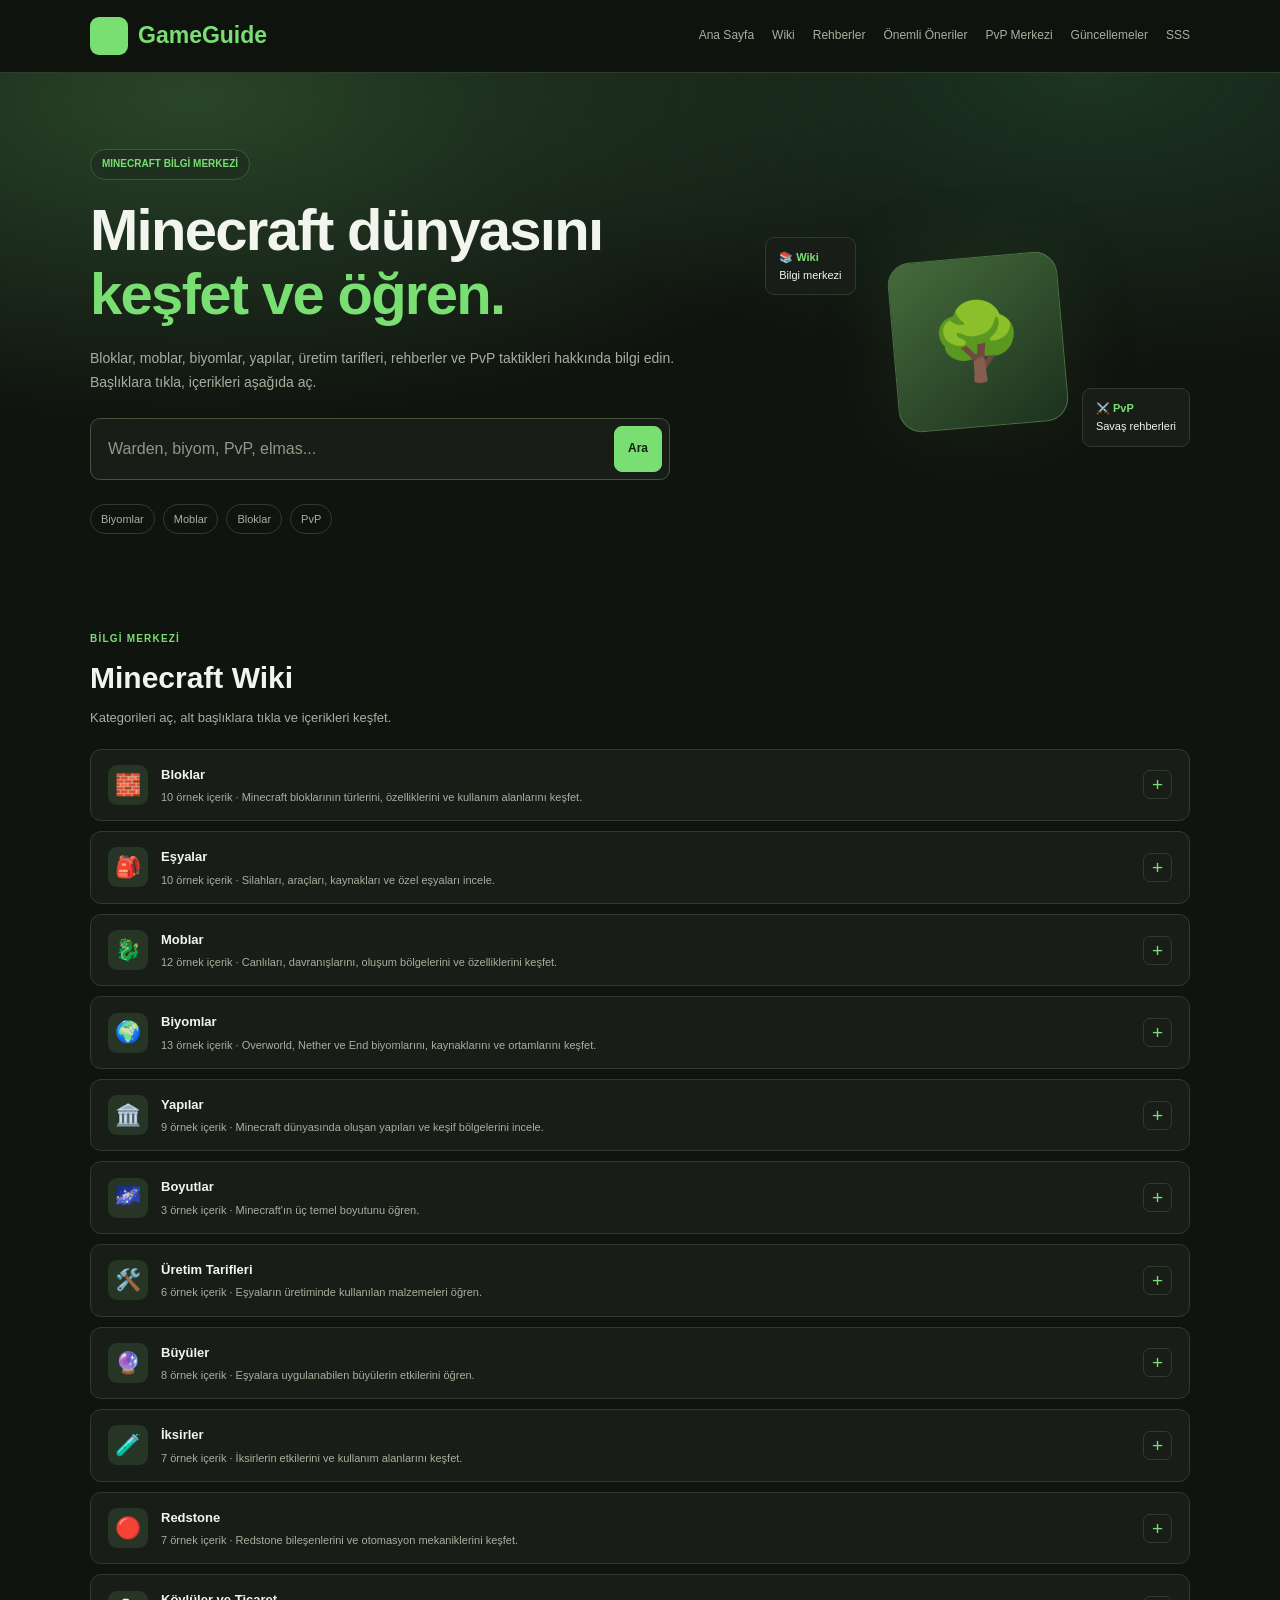
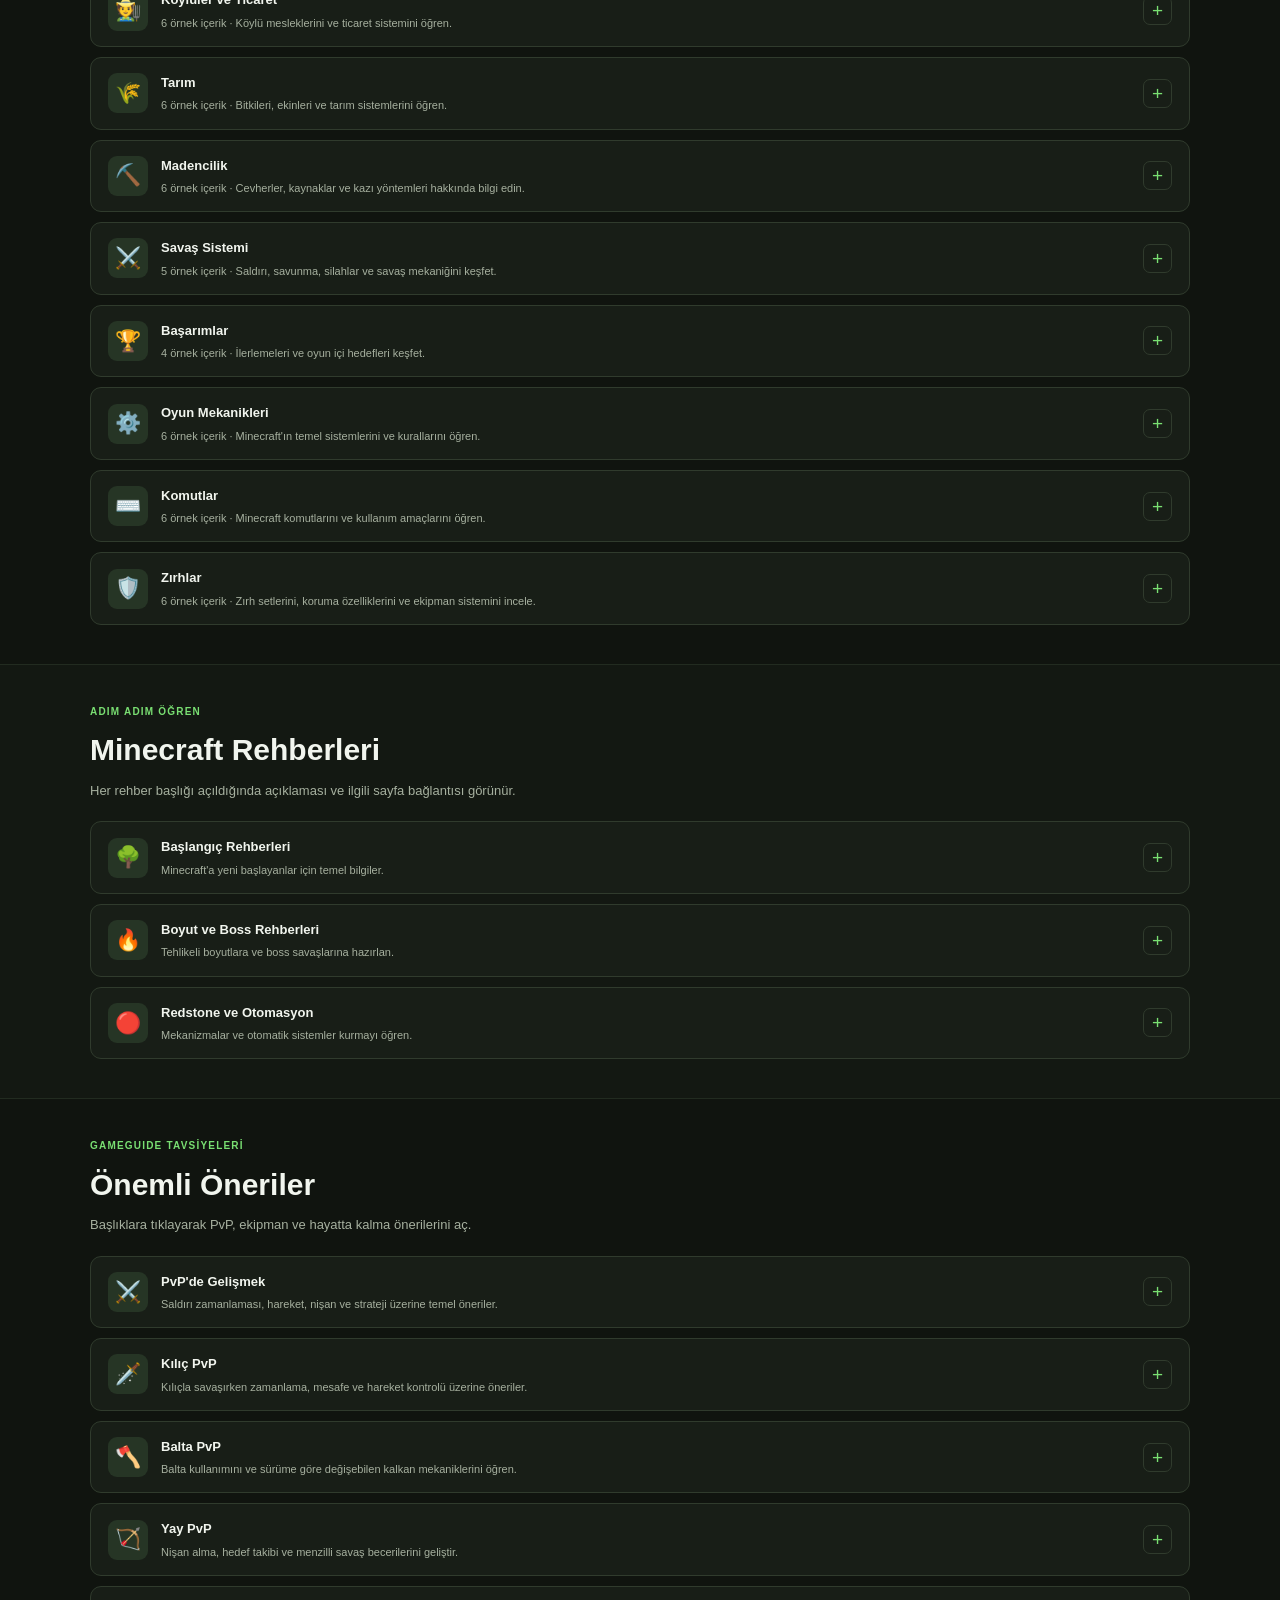
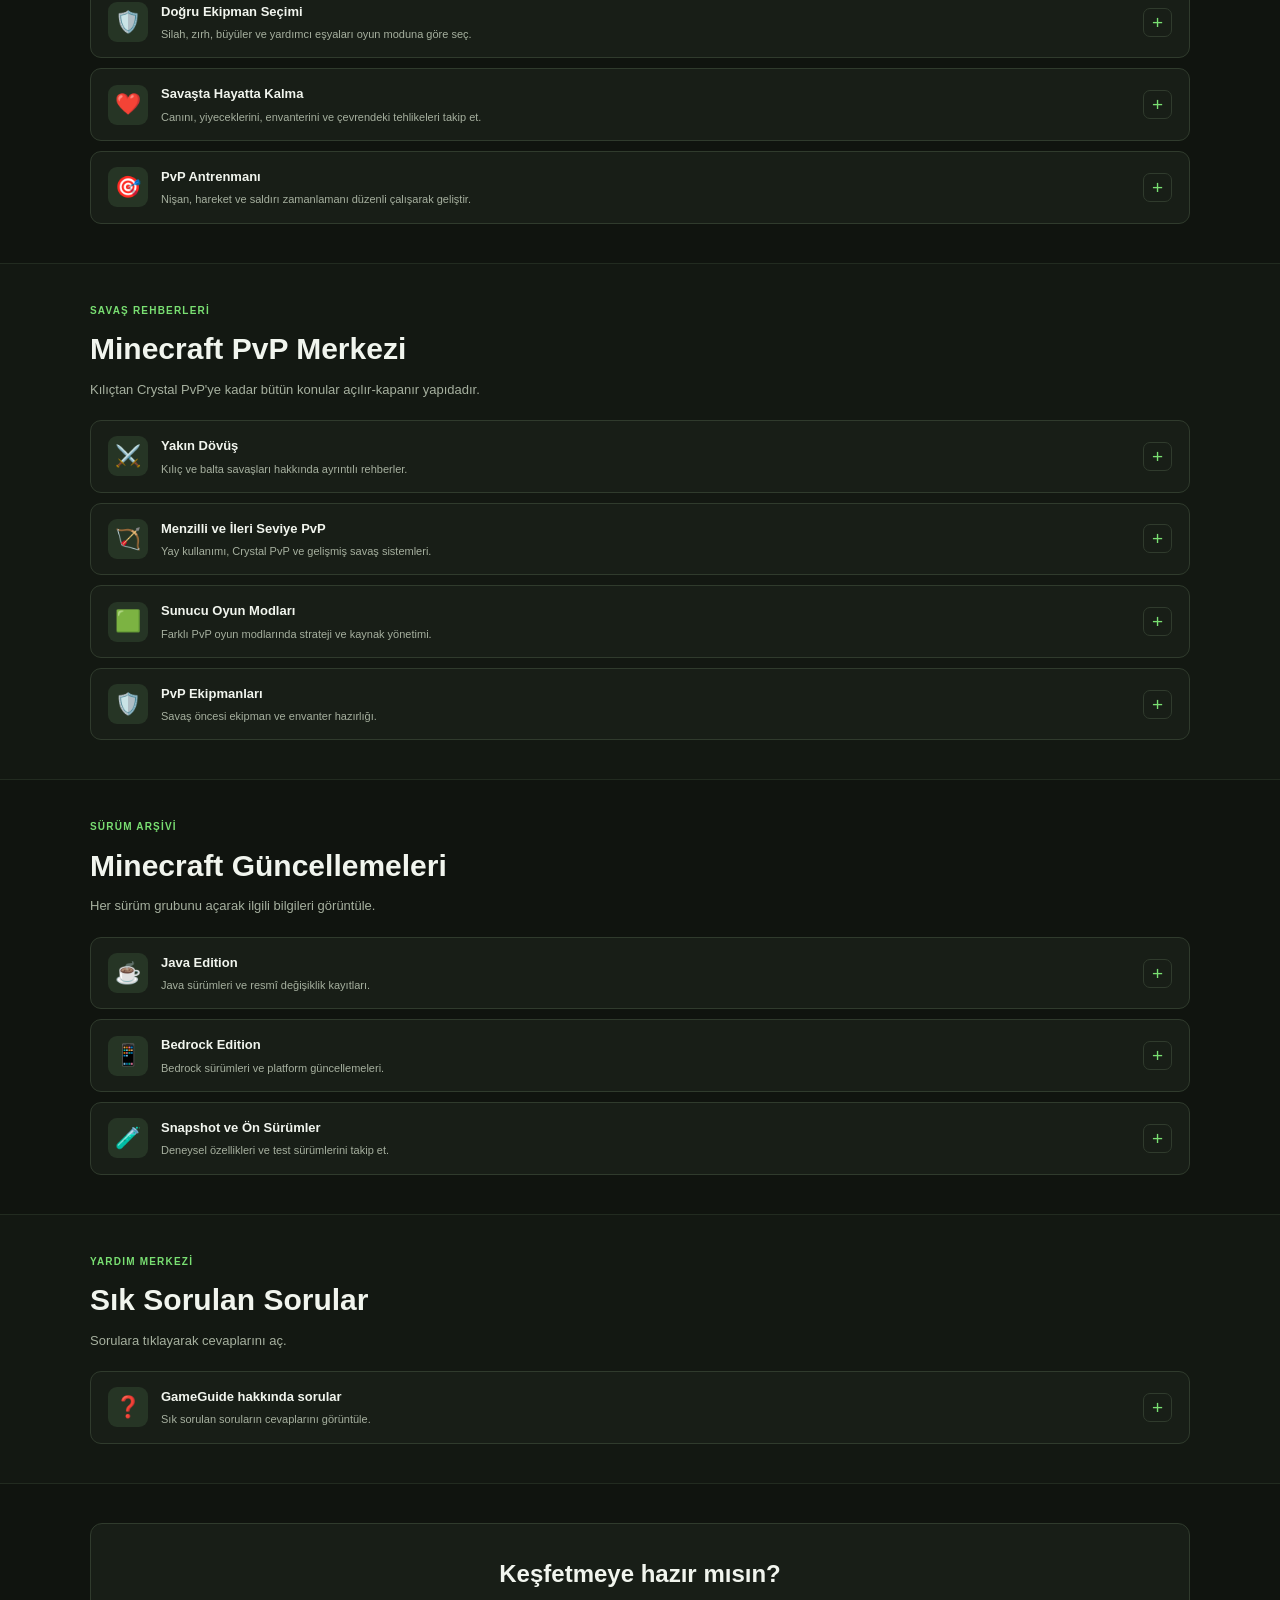
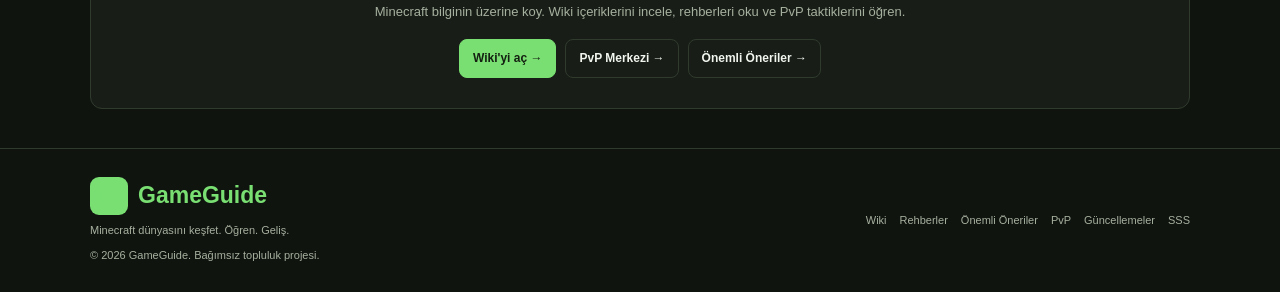
==== commit 10f13d42: "Update index.html" ====
--- a/index.html
+++ b/index.html
@@ -1,1824 +1,664 @@
 <!DOCTYPE html>
 <html lang="tr">
 <head>
-    <meta charset="UTF-8">
-    <meta name="viewport" content="width=device-width, initial-scale=1.0">
-    <meta name="theme-color" content="#10140f">
-    <meta name="description" content="GameGuide Minecraft Wiki, rehberler, biyomlar, moblar ve PvP taktikleri.">
-
-    <title>GameGuide | Minecraft Bilgi Merkezi</title>
-
-    <style>
-        :root {
-            --bg: #10140f;
-            --surface: #181e17;
-            --surface2: #20291e;
-            --green: #79df72;
-            --green-dark: #375f35;
-            --text: #f1f5ee;
-            --muted: #a6b09f;
-            --border: #303b2d;
-            --radius: 13px;
-        }
-
-        * {
-            box-sizing: border-box;
-            margin: 0;
-            padding: 0;
-        }
-
-        html {
-            scroll-behavior: smooth;
-            scroll-padding-top: 100px;
-        }
-
-        body {
-            background: var(--bg);
-            color: var(--text);
-            font-family: Inter, Arial, Helvetica, sans-serif;
-            line-height: 1.7;
-        }
-
-        a {
-            color: inherit;
-            text-decoration: none;
-        }
-
-        button,
-        input {
-            font: inherit;
-        }
-
-        button {
-            cursor: pointer;
-        }
-
-        .container {
-            width: min(1120px, 92%);
-            margin-inline: auto;
-        }
-
-        /* ÜST MENÜ */
-
-        .header {
-            position: sticky;
-            top: 0;
-            z-index: 100;
-            background: rgba(16, 20, 15, .96);
-            border-bottom: 1px solid var(--border);
-            backdrop-filter: blur(15px);
-        }
-
-        .navbar {
-            display: flex;
-            justify-content: space-between;
-            align-items: center;
-            gap: 20px;
-            min-height: 74px;
-        }
-
-        .logo {
-            display: flex;
-            align-items: center;
-            gap: 10px;
-            font-size: 23px;
-            font-weight: 900;
-            letter-spacing: -.7px;
-            white-space: nowrap;
-        }
-
-        .logo-icon {
-            display: grid;
-            place-items: center;
-            width: 39px;
-            height: 39px;
-            border-radius: 10px;
-            background: var(--green);
-            color: #13200f;
-            font-size: 23px;
-        }
-
-        .logo span {
-            color: var(--green);
-        }
-
-        .nav {
-            display: flex;
-            align-items: center;
-            gap: 19px;
-        }
-
-        .nav a {
-            color: var(--muted);
-            font-size: 13px;
-            transition: color .2s;
-        }
-
-        .nav a:hover,
-        .nav a.active {
-            color: var(--green);
-        }
-
-        .nav-button {
-            display: none;
-            border: 1px solid var(--border);
-            background: var(--surface);
-            color: var(--text);
-            padding: 7px 12px;
-            border-radius: 8px;
-            font-size: 21px;
-        }
-
-        /* GENEL BUTONLAR */
-
-        .button {
-            display: inline-flex;
-            align-items: center;
-            justify-content: center;
-            gap: 8px;
-            padding: 11px 16px;
-            border: 1px solid var(--border);
-            border-radius: 9px;
-            background: var(--surface);
-            color: var(--text);
-            font-size: 13px;
-            font-weight: 700;
-            transition: .2s;
-        }
-
-        .button:hover {
-            border-color: var(--green);
-            transform: translateY(-2px);
-        }
-
-        .button-primary {
-            background: var(--green);
-            border-color: var(--green);
-            color: #142011;
-        }
-
-        .button-primary:hover {
-            background: #94ed8d;
-        }
-
-        /* HERO */
-
-        .hero {
-            position: relative;
-            padding: 85px 0 65px;
-            overflow: hidden;
-            background:
-                radial-gradient(ellipse at 15% 5%, rgba(80, 145, 65, .2), transparent 45%),
-                radial-gradient(ellipse at 90% 0%, rgba(46, 93, 49, .15), transparent 40%),
-                var(--bg);
-        }
-
-        .hero-layout {
-            display: grid;
-            grid-template-columns: 1.15fr .85fr;
-            align-items: center;
-            gap: 50px;
-        }
-
-        .eyebrow {
-            display: inline-flex;
-            align-items: center;
-            padding: 6px 11px;
-            margin-bottom: 22px;
-            background: #203020;
-            color: var(--green);
-            border: 1px solid #3d5837;
-            border-radius: 30px;
-            font-size: 11px;
-            font-weight: 800;
-            letter-spacing: .6px;
-        }
-
-        .hero h1 {
-            margin-bottom: 20px;
-            font-size: clamp(38px, 5vw, 62px);
-            line-height: 1.13;
-            letter-spacing: -2px;
-        }
-
-        .hero h1 span {
-            color: var(--green);
-        }
-
-        .hero-description {
-            max-width: 590px;
-            margin-bottom: 25px;
-            color: var(--muted);
-            font-size: 15px;
-        }
-
-        .search-box {
-            display: flex;
-            gap: 9px;
-            max-width: 590px;
-            padding: 7px;
-            background: var(--surface);
-            border: 1px solid #43533e;
-            border-radius: 11px;
-        }
-
-        .search-box input {
-            flex: 1;
-            min-width: 0;
-            padding: 10px;
-            border: 0;
-            outline: none;
-            background: transparent;
-            color: var(--text);
-            font-size: 14px;
-        }
-
-        .search-box input::placeholder {
-            color: #8d9986;
-        }
-
-        .search-tags {
-            display: flex;
-            flex-wrap: wrap;
-            gap: 8px;
-            margin-top: 17px;
-        }
-
-        .search-tags a {
-            padding: 5px 10px;
-            border: 1px solid var(--border);
-            border-radius: 20px;
-            color: var(--muted);
-            font-size: 11px;
-        }
-
-        .search-tags a:hover {
-            border-color: var(--green);
-            color: var(--green);
-        }
-
-        .hero-art {
-            position: relative;
-            min-height: 280px;
-            display: grid;
-            place-items: center;
-        }
-
-        .hero-block {
-            display: grid;
-            place-items: center;
-            width: 190px;
-            height: 190px;
-            background: linear-gradient(145deg, #3c6035, #1b301d);
-            border: 1px solid #52764b;
-            border-radius: 26px;
-            font-size: 85px;
-            transform: rotate(-5deg);
-            box-shadow: 0 0 90px rgba(95, 185, 77, .12);
-        }
-
-        .floating-card {
-            position: absolute;
-            padding: 11px 14px;
-            background: #1b2219;
-            border: 1px solid var(--border);
-            border-radius: 10px;
-            font-size: 12px;
-            box-shadow: 0 10px 30px #0003;
-        }
-
-        .floating-card strong {
-            display: block;
-            color: var(--green);
-        }
-
-        .floating-one {
-            top: 18px;
-            left: 0;
-        }
-
-        .floating-two {
-            right: 0;
-            bottom: 20px;
-        }
-
-        .floating-three {
-            right: -5px;
-            top: 15px;
-        }
-
-        /* SAYFA BÖLÜMLERİ */
-
-        .section {
-            padding: 43px 0;
-        }
-
-        .section-alt {
-            background: #131812;
-            border-block: 1px solid #222b20;
-        }
-
-        .section-head {
-            display: flex;
-            justify-content: space-between;
-            align-items: end;
-            gap: 20px;
-            margin-bottom: 21px;
-        }
-
-        .section-kicker {
-            display: block;
-            margin-bottom: 5px;
-            color: var(--green);
-            font-size: 10px;
-            font-weight: 800;
-            letter-spacing: 1.3px;
-        }
-
-        .section-head h2 {
-            margin-bottom: 5px;
-            font-size: clamp(23px, 3vw, 31px);
-            letter-spacing: -.6px;
-        }
-
-        .section-head p {
-            color: var(--muted);
-            font-size: 13px;
-        }
-
-        .section-head > a {
-            color: var(--green);
-            font-size: 12px;
-            font-weight: 800;
-            white-space: nowrap;
-        }
-
-        /* TÜM İÇERİKLER İÇİN AKORDİYON */
-
-        .accordion-list {
-            display: grid;
-            gap: 11px;
-        }
-
-        .accordion {
-            overflow: hidden;
-            border: 1px solid var(--border);
-            border-radius: var(--radius);
-            background: var(--surface);
-            transition: border-color .2s, background .2s;
-        }
-
-        .accordion:hover {
-            border-color: #4b6543;
-        }
-
-        .accordion[open] {
-            border-color: #486541;
-            background: #192018;
-        }
-
-        .accordion summary {
-            position: relative;
-            display: flex;
-            align-items: center;
-            gap: 14px;
-            min-height: 72px;
-            padding: 16px 20px;
-            list-style: none;
-            cursor: pointer;
-            user-select: none;
-        }
-
-        .accordion summary::-webkit-details-marker {
-            display: none;
-        }
-
-        .accordion summary::after {
-            content: "+";
-            display: grid;
-            place-items: center;
-            width: 29px;
-            height: 29px;
-            flex-shrink: 0;
-            margin-left: auto;
-            color: var(--green);
-            border: 1px solid var(--border);
-            border-radius: 8px;
-            font-size: 20px;
-            line-height: 1;
-            transition: transform .2s;
-        }
-
-        .accordion[open] summary::after {
-            content: "−";
-            background: #243423;
-            transform: rotate(180deg);
-        }
-
-        .accordion-icon {
-            display: grid;
-            place-items: center;
-            width: 42px;
-            height: 42px;
-            flex-shrink: 0;
-            border-radius: 10px;
-            background: #263525;
-            font-size: 22px;
-        }
-
-        .accordion-heading {
-            min-width: 0;
-        }
-
-        .accordion-heading strong {
-            display: block;
-            color: var(--text);
-            font-size: 14px;
-        }
-
-        .accordion-heading small {
-            display: block;
-            margin-top: 3px;
-            color: var(--muted);
-            font-size: 12px;
-            font-weight: 400;
-        }
-
-        .accordion-content {
-            padding: 0 20px 21px;
-            border-top: 1px solid #293427;
-        }
-
-        .accordion-description {
-            margin: 17px 0;
-            color: var(--muted);
-            font-size: 13px;
-        }
-
-        .sub-links {
-            display: grid;
-            grid-template-columns: repeat(2, minmax(0, 1fr));
-            gap: 9px;
-        }
-
-        .sub-link {
-            display: flex;
-            justify-content: space-between;
-            align-items: center;
-            gap: 10px;
-            padding: 12px 13px;
-            background: #20291e;
-            border: 1px solid #2e3a29;
-            border-radius: 8px;
-            font-size: 12px;
-            transition: .2s;
-        }
-
-        .sub-link:hover {
-            border-color: var(--green-dark);
-            color: var(--green);
-            background: #263524;
-        }
-
-        .sub-link span:last-child {
-            color: var(--green);
-        }
-
-        .badge {
-            display: inline-block;
-            margin-bottom: 7px;
-            padding: 3px 7px;
-            border-radius: 5px;
-            background: #263625;
-            color: var(--green);
-            font-size: 10px;
-            font-weight: 700;
-        }
-
-        /* PVP */
-
-        .pvp-callout {
-            padding: 22px;
-            margin-bottom: 13px;
-            border: 1px solid #405a37;
-            border-radius: var(--radius);
-            background: linear-gradient(110deg, #1e2b1d, #171e16);
-        }
-
-        .pvp-callout h3 {
-            margin-bottom: 5px;
-            font-size: 17px;
-        }
-
-        .pvp-callout p {
-            margin-bottom: 14px;
-            color: var(--muted);
-            font-size: 13px;
-        }
-
-        .pvp-mini-grid {
-            display: grid;
-            grid-template-columns: repeat(3, minmax(0, 1fr));
-            gap: 10px;
-            margin-top: 14px;
-        }
-
-        .pvp-mini-grid a {
-            padding: 15px;
-            border: 1px solid var(--border);
-            border-radius: 9px;
-            background: #171d15;
-            transition: .2s;
-        }
-
-        .pvp-mini-grid a:hover {
-            border-color: var(--green-dark);
-            background: #20291e;
-        }
-
-        .pvp-mini-grid strong {
-            display: block;
-            margin: 5px 0;
-            font-size: 13px;
-        }
-
-        .pvp-mini-grid p {
-            color: var(--muted);
-            font-size: 11px;
-        }
-
-        /* ALT BÖLÜM */
-
-        .bottom-cta {
-            padding: 29px;
-            background: var(--surface);
-            border: 1px solid var(--border);
-            border-radius: var(--radius);
-            text-align: center;
-        }
-
-        .bottom-cta h2 {
-            margin-bottom: 8px;
-            font-size: 25px;
-        }
-
-        .bottom-cta p {
-            max-width: 570px;
-            margin: 0 auto 17px;
-            color: var(--muted);
-            font-size: 13px;
-        }
-
-        .button-row {
-            display: flex;
-            justify-content: center;
-            flex-wrap: wrap;
-            gap: 9px;
-        }
-
-        /* FOOTER */
-
-        .footer {
-            padding: 30px 0;
-            border-top: 1px solid var(--border);
-        }
-
-        .footer-inner {
-            display: flex;
-            justify-content: space-between;
-            align-items: center;
-            flex-wrap: wrap;
-            gap: 20px;
-        }
-
-        .footer-note {
-            margin-top: 7px;
-            color: var(--muted);
-            font-size: 11px;
-        }
-
-        .footer-links {
-            display: flex;
-            flex-wrap: wrap;
-            gap: 14px;
-        }
-
-        .footer-links a {
-            color: var(--muted);
-            font-size: 11px;
-        }
-
-        .footer-links a:hover {
-            color: var(--green);
-        }
-
-        /* ARAMA DURUMU */
-
-        .search-status {
-            margin-top: 10px;
-            color: var(--muted);
-            font-size: 12px;
-        }
-
-        .search-status:empty {
-            display: none;
-        }
-
-        .no-results {
-            padding: 20px;
-            color: var(--muted);
-            text-align: center;
-            border: 1px dashed var(--border);
-            border-radius: 10px;
-        }
-
-        [hidden] {
-            display: none !important;
-        }
-
-        /* RESPONSIVE */
-
-        @media (max-width: 950px) {
-            .hero-layout {
-                grid-template-columns: 1fr;
-                gap: 15px;
-            }
-
-            .hero-art {
-                min-height: 230px;
-            }
-
-            .hero-block {
-                width: 155px;
-                height: 155px;
-                font-size: 70px;
-            }
-
-            .pvp-mini-grid {
-                grid-template-columns: repeat(2, minmax(0, 1fr));
-            }
-
-            .nav {
-                gap: 11px;
-            }
-
-            .nav a {
-                font-size: 11px;
-            }
-        }
-
-        @media (max-width: 700px) {
-            .navbar {
-                min-height: 68px;
-                flex-wrap: wrap;
-            }
-
-            .nav-button {
-                display: block;
-            }
-
-            .nav {
-                display: none;
-                order: 3;
-                width: 100%;
-                flex-direction: column;
-                align-items: stretch;
-                gap: 0;
-                padding-bottom: 14px;
-            }
-
-            .nav.open {
-                display: flex;
-            }
-
-            .nav a {
-                padding: 10px 0;
-                border-top: 1px solid var(--border);
-                font-size: 13px;
-            }
-
-            .hero {
-                padding: 55px 0 42px;
-            }
-
-            .hero h1 {
-                font-size: clamp(36px, 9vw, 48px);
-                letter-spacing: -1.2px;
-            }
-
-            .hero-description {
-                font-size: 14px;
-            }
-
-            .hero-art {
-                min-height: 210px;
-            }
-
-            .floating-card {
-                font-size: 10px;
-                padding: 9px;
-            }
-
-            .section {
-                padding: 33px 0;
-            }
-
-            .section-head {
-                align-items: flex-start;
-            }
-
-            .section-head > a {
-                margin-top: 25px;
-            }
-
-            .accordion summary {
-                padding: 13px;
-                gap: 10px;
-            }
-
-            .accordion-icon {
-                width: 37px;
-                height: 37px;
-                font-size: 20px;
-            }
-
-            .accordion-heading strong {
-                font-size: 13px;
-            }
-
-            .accordion-heading small {
-                font-size: 11px;
-            }
-
-            .accordion-content {
-                padding: 0 13px 15px;
-            }
-
-            .sub-links {
-                grid-template-columns: 1fr;
-            }
-
-            .pvp-mini-grid {
-                grid-template-columns: 1fr;
-            }
-
-            .footer-inner {
-                align-items: flex-start;
-                flex-direction: column;
-            }
-        }
-    </style>
+<meta charset="UTF-8">
+<meta name="viewport" content="width=device-width, initial-scale=1">
+<meta name="theme-color" content="#10140f">
+<meta name="description" content="GameGuide Minecraft Wiki, biyomlar, moblar, rehberler ve PvP taktikleri.">
+<title>GameGuide | Minecraft Bilgi Merkezi</title>
+
+<style>
+:root {
+    --bg: #10140f;
+    --panel: #181e17;
+    --panel2: #20291e;
+    --green: #79df72;
+    --text: #f1f5ee;
+    --muted: #a6b09f;
+    --border: #303b2d;
+}
+
+* {
+    box-sizing: border-box;
+    margin: 0;
+    padding: 0;
+}
+
+html {
+    scroll-behavior: smooth;
+    scroll-padding-top: 90px;
+}
+
+body {
+    background: var(--bg);
+    color: var(--text);
+    font-family: Arial, Helvetica, sans-serif;
+    line-height: 1.65;
+}
+
+a {
+    color: inherit;
+    text-decoration: none;
+}
+
+button, input {
+    font: inherit;
+}
+
+.container {
+    width: min(1100px, 92%);
+    margin: auto;
+}
+
+/* ÜST MENÜ */
+
+header {
+    position: sticky;
+    top: 0;
+    z-index: 100;
+    background: rgba(16,20,15,.96);
+    border-bottom: 1px solid var(--border);
+    backdrop-filter: blur(14px);
+}
+
+.navbar {
+    min-height: 72px;
+    display: flex;
+    align-items: center;
+    justify-content: space-between;
+    gap: 20px;
+    flex-wrap: wrap;
+}
+
+.logo {
+    display: flex;
+    align-items: center;
+    gap: 10px;
+    font-size: 23px;
+    font-weight: 900;
+}
+
+.logo-icon {
+    display: grid;
+    place-items: center;
+    width: 38px;
+    height: 38px;
+    background: var(--green);
+    color: #142011;
+    border-radius: 9px;
+}
+
+.logo span {
+    color: var(--green);
+}
+
+.nav {
+    display: flex;
+    flex-wrap: wrap;
+    align-items: center;
+    gap: 18px;
+}
+
+.nav a {
+    color: var(--muted);
+    font-size: 12px;
+}
+
+.nav a:hover {
+    color: var(--green);
+}
+
+.menu-button {
+    display: none;
+    padding: 7px 12px;
+    border: 1px solid var(--border);
+    border-radius: 8px;
+    color: white;
+    background: var(--panel);
+    cursor: pointer;
+}
+
+/* BUTONLAR */
+
+.button {
+    display: inline-flex;
+    align-items: center;
+    justify-content: center;
+    padding: 9px 13px;
+    border: 1px solid var(--border);
+    border-radius: 8px;
+    background: var(--panel);
+    color: var(--text);
+    font-size: 12px;
+    font-weight: 700;
+    transition: .2s;
+}
+
+.button:hover {
+    border-color: var(--green);
+    color: var(--green);
+}
+
+.button-primary {
+    color: #142011;
+    background: var(--green);
+    border-color: var(--green);
+}
+
+.button-primary:hover {
+    color: #142011;
+    background: #96ed8f;
+}
+
+/* HERO */
+
+.hero {
+    padding: 76px 0 58px;
+    background:
+        radial-gradient(ellipse at 15% 5%, #294529 0%, transparent 46%),
+        radial-gradient(ellipse at 85% 0%, #1d3522 0%, transparent 40%),
+        var(--bg);
+}
+
+.hero-layout {
+    display: grid;
+    grid-template-columns: 1.2fr .8fr;
+    gap: 38px;
+    align-items: center;
+}
+
+.eyebrow {
+    display: inline-block;
+    padding: 6px 11px;
+    margin-bottom: 18px;
+    color: var(--green);
+    background: #203020;
+    border: 1px solid #3d5837;
+    border-radius: 30px;
+    font-size: 10px;
+    font-weight: 800;
+}
+
+.hero h1 {
+    font-size: clamp(36px, 5vw, 58px);
+    line-height: 1.12;
+    letter-spacing: -1.7px;
+    margin-bottom: 20px;
+}
+
+.hero h1 span {
+    color: var(--green);
+}
+
+.hero p {
+    max-width: 600px;
+    margin-bottom: 24px;
+    color: var(--muted);
+    font-size: 14px;
+}
+
+.search-box {
+    display: flex;
+    gap: 8px;
+    max-width: 580px;
+    padding: 7px;
+    border: 1px solid #43533e;
+    border-radius: 10px;
+    background: var(--panel);
+}
+
+.search-box input {
+    flex: 1;
+    min-width: 0;
+    padding: 10px;
+    border: none;
+    outline: none;
+    color: white;
+    background: transparent;
+}
+
+.search-box input::placeholder {
+    color: #8d9986;
+}
+
+.hero-tags {
+    display: flex;
+    flex-wrap: wrap;
+    gap: 8px;
+    margin-top: 15px;
+}
+
+.hero-tags a {
+    padding: 5px 10px;
+    color: var(--muted);
+    border: 1px solid var(--border);
+    border-radius: 20px;
+    font-size: 11px;
+}
+
+.hero-tags a:hover {
+    color: var(--green);
+    border-color: var(--green);
+}
+
+.hero-art {
+    min-height: 230px;
+    display: grid;
+    place-items: center;
+    position: relative;
+}
+
+.hero-block {
+    width: 170px;
+    height: 170px;
+    display: grid;
+    place-items: center;
+    border: 1px solid #4c7145;
+    border-radius: 23px;
+    background: linear-gradient(145deg, #456b3b, #1c311e);
+    font-size: 75px;
+    transform: rotate(-5deg);
+    box-shadow: 0 0 80px #57964a20;
+}
+
+.floating {
+    position: absolute;
+    padding: 10px 13px;
+    background: var(--panel);
+    border: 1px solid var(--border);
+    border-radius: 9px;
+    font-size: 11px;
+}
+
+.floating strong {
+    color: var(--green);
+    display: block;
+}
+
+.float-one {
+    top: 10px;
+    left: 0;
+}
+
+.float-two {
+    right: 0;
+    bottom: 10px;
+}
+
+/* GENEL BÖLÜMLER */
+
+.section {
+    padding: 39px 0;
+}
+
+.section-alt {
+    background: #131812;
+    border-block: 1px solid #222b20;
+}
+
+.section-heading {
+    margin-bottom: 20px;
+}
+
+.kicker {
+    display: block;
+    color: var(--green);
+    font-weight: 800;
+    font-size: 10px;
+    letter-spacing: 1.2px;
+    margin-bottom: 5px;
+}
+
+.section-heading h2 {
+    font-size: clamp(23px, 3vw, 30px);
+    margin-bottom: 5px;
+}
+
+.section-heading p {
+    color: var(--muted);
+    font-size: 13px;
+}
+
+/* AKORDİYON SİSTEMİ */
+
+.accordion-list {
+    display: grid;
+    gap: 10px;
+}
+
+.accordion {
+    min-width: 0;
+    overflow: hidden;
+    border: 1px solid var(--border);
+    border-radius: 11px;
+    background: var(--panel);
+    transition: border-color .2s;
+}
+
+.accordion:hover {
+    border-color: #4a6542;
+}
+
+.accordion[open] {
+    border-color: #46633e;
+    background: #171e16;
+}
+
+.accordion > summary {
+    display: flex;
+    align-items: center;
+    gap: 13px;
+    min-height: 68px;
+    padding: 14px 17px;
+    cursor: pointer;
+    list-style: none;
+    user-select: none;
+}
+
+.accordion > summary::-webkit-details-marker {
+    display: none;
+}
+
+.accordion > summary::after {
+    content: "+";
+    flex-shrink: 0;
+    display: grid;
+    place-items: center;
+    width: 27px;
+    height: 27px;
+    margin-left: auto;
+    border: 1px solid var(--border);
+    border-radius: 7px;
+    color: var(--green);
+    font-size: 19px;
+    line-height: 1;
+}
+
+.accordion[open] > summary::after {
+    content: "−";
+    background: #263824;
+}
+
+.item-icon {
+    flex-shrink: 0;
+    display: grid;
+    place-items: center;
+    width: 40px;
+    height: 40px;
+    border-radius: 9px;
+    background: #263525;
+    font-size: 21px;
+}
+
+.summary-text {
+    min-width: 0;
+}
+
+.summary-text strong {
+    display: block;
+    color: var(--text);
+    font-size: 13px;
+}
+
+.summary-text small {
+    display: block;
+    margin-top: 3px;
+    color: var(--muted);
+    font-size: 11px;
+    font-weight: 400;
+}
+
+/* AÇILAN İÇERİK */
+
+.accordion-content {
+    padding: 0 17px 18px;
+    border-top: 1px solid #293427;
+}
+
+.content-description {
+    margin: 15px 0;
+    color: var(--muted);
+    font-size: 12px;
+}
+
+.sub-accordion-list {
+    display: grid;
+    gap: 8px;
+}
+
+/* ALT KONU DA AKORDİYON */
+
+.topic {
+    overflow: hidden;
+    border: 1px solid #30392d;
+    border-radius: 8px;
+    background: #151a14;
+}
+
+.topic[open] {
+    border-color: #405b38;
+    background: #1b2319;
+}
+
+.topic summary {
+    display: flex;
+    align-items: center;
+    gap: 10px;
+    padding: 12px;
+    cursor: pointer;
+    list-style: none;
+    font-size: 12px;
+}
+
+.topic summary::-webkit-details-marker {
+    display: none;
+}
+
+.topic summary::after {
+    content: "+";
+    margin-left: auto;
+    color: var(--green);
+    font-size: 18px;
+}
+
+.topic[open] summary::after {
+    content: "−";
+}
+
+.topic-icon {
+    width: 28px;
+    height: 28px;
+    display: grid;
+    flex-shrink: 0;
+    place-items: center;
+    border-radius: 7px;
+    background: #293627;
+    font-size: 15px;
+}
+
+.topic-body {
+    padding: 0 12px 13px 50px;
+}
+
+.topic-body p {
+    margin-bottom: 11px;
+    color: var(--muted);
+    font-size: 12px;
+}
+
+.topic-body a {
+    display: inline-block;
+    padding: 7px 10px;
+    color: var(--green);
+    background: #223020;
+    border: 1px solid #354b30;
+    border-radius: 7px;
+    font-size: 11px;
+    font-weight: 700;
+}
+
+.topic-body a:hover {
+    background: #2b4028;
+}
+
+.empty-message {
+    padding: 18px;
+    color: var(--muted);
+    border: 1px dashed var(--border);
+    border-radius: 9px;
+    text-align: center;
+}
+
+[hidden] {
+    display: none !important;
+}
+
+/* SON BÖLÜM */
+
+.bottom-box {
+    padding: 30px 22px;
+    background: var(--panel);
+    border: 1px solid var(--border);
+    border-radius: 12px;
+    text-align: center;
+}
+
+.bottom-box h2 {
+    margin-bottom: 8px;
+    font-size: 24px;
+}
+
+.bottom-box p {
+    max-width: 570px;
+    margin: 0 auto 16px;
+    color: var(--muted);
+    font-size: 13px;
+}
+
+.button-row {
+    display: flex;
+    justify-content: center;
+    flex-wrap: wrap;
+    gap: 9px;
+}
+
+/* FOOTER */
+
+footer {
+    padding: 28px 0;
+    border-top: 1px solid var(--border);
+}
+
+.footer-inner {
+    display: flex;
+    justify-content: space-between;
+    align-items: center;
+    flex-wrap: wrap;
+    gap: 18px;
+}
+
+.footer-links {
+    display: flex;
+    flex-wrap: wrap;
+    gap: 13px;
+}
+
+.footer-links a {
+    color: var(--muted);
+    font-size: 11px;
+}
+
+.footer-links a:hover {
+    color: var(--green);
+}
+
+.footer-note {
+    margin-top: 6px;
+    color: var(--muted);
+    font-size: 11px;
+}
+
+@media (max-width: 760px) {
+    .hero-layout {
+        grid-template-columns: 1fr;
+        gap: 10px;
+    }
+
+    .hero {
+        padding: 52px 0 38px;
+    }
+
+    .hero h1 {
+        letter-spacing: -1px;
+    }
+
+    .hero-art {
+        min-height: 200px;
+    }
+
+    .hero-block {
+        width: 140px;
+        height: 140px;
+        font-size: 62px;
+    }
+
+    .menu-button {
+        display: block;
+    }
+
+    .nav {
+        display: none;
+        flex-direction: column;
+        align-items: stretch;
+        gap: 0;
+        width: 100%;
+        padding-bottom: 15px;
+    }
+
+    .nav.open {
+        display: flex;
+    }
+
+    .nav a {
+        padding: 9px 0;
+        border-top: 1px solid var(--border);
+    }
+
+    .section {
+        padding: 30px 0;
+    }
+
+    .search-box {
+        flex-direction: column;
+    }
+
+    .search-box button {
+        width: 100%;
+    }
+
+    .footer-inner {
+        align-items: flex-start;
+        flex-direction: column;
+    }
+}
+</style>
 </head>
 
 <body>
 
-<!-- =====================================
-     ÜST MENÜ
-====================================== -->
-
-<header class="header">
+<header>
     <div class="container navbar">
 
         <a class="logo" href="index.html">
-            <div class="logo-icon">G</div>
-            <div>Game<span>Guide</span></div>
+            <span class="logo-icon">G</span>
+            <span>GameGuide</span>
         </a>
 
-        <button
-            class="nav-button"
-            id="navButton"
-            type="button"
-            aria-label="Menüyü aç"
-            aria-expanded="false">
-            ☰
-        </button>
+        <button class="menu-button" id="menuButton"
+                type="button" aria-expanded="false"
+                aria-label="Menüyü aç veya kapat">☰</button>
 
         <nav class="nav" id="nav">
-            <a class="active" href="index.html">Ana Sayfa</a>
-            <a href="wiki.html">Wiki</a>
-            <a href="rehberler.html">Rehberler</a>
-            <a href="onemli-oneriler.html">Önemli Öneriler</a>
-            <a href="pvp.html">PvP Merkezi</a>
-            <a href="guncellemeler.html">Güncellemeler</a>
-            <a href="faq.html">SSS</a>
-        </nav>
-
-    </div>
-</header>
-
-
-<main>
-
-    <!-- =====================================
-         HERO
-    ====================================== -->
-
-    <section class="hero" id="anasayfa">
-        <div class="container hero-layout">
-
-            <div>
-                <span class="eyebrow">✦ MINECRAFT BİLGİ MERKEZİ</span>
-
-                <h1>
-                    Minecraft dünyasını<br>
-                    <span>keşfet ve öğren.</span>
-                </h1>
-
-                <p class="hero-description">
-                    Bloklardan moblara, biyomlardan yapılara, rehberlerden
-                    PvP taktiklerine kadar Minecraft hakkında merak ettiğin
-                    konuları GameGuide'da keşfet.
-                </p>
-
-                <form class="search-box" id="searchForm">
-                    <input
-                        type="search"
-                        id="searchInput"
-                        placeholder="Warden, biyom, elmas, PvP..."
-                        aria-label="Minecraft içeriklerinde ara">
-
-                    <button type="submit" class="button button-primary">
-                        🔎 Ara
-                    </button>
-                </form>
-
-                <div class="search-status" id="searchStatus"></div>
-
-                <div class="search-tags">
-                    <a href="moblar.html">Moblar</a>
-                    <a href="biyomlar.html">Biyomlar</a>
-                    <a href="bloklar.html">Bloklar</a>
-                    <a href="pvp.html">PvP</a>
-                    <a href="redstone.html">Redstone</a>
-                </div>
-            </div>
-
-            <div class="hero-art">
-                <div class="hero-block">🌳</div>
-
-                <div class="floating-card floating-one">
-                    <strong>📚 Wiki</strong>
-                    Detaylı içerikler
-                </div>
-
-                <div class="floating-card floating-two">
-                    <strong>⚔️ PvP</strong>
-                    Savaş rehberleri
-                </div>
-
-                <div class="floating-card floating-three">
-                    <strong>🧭 Rehberler</strong>
-                    Adım adım öğren
-                </div>
-            </div>
-
-        </div>
-    </section>
-
-
-    <!-- =====================================
-         1. WİKİ KATEGORİLERİ
-         HEPSİ AKORDİYON
-    ====================================== -->
-
-    <section class="section" id="wiki">
-        <div class="container">
-
-            <div class="section-head">
-                <div>
-                    <span class="section-kicker">BİLGİ MERKEZİ</span>
-                    <h2>Minecraft Wiki</h2>
-                    <p>Bir kategoriye tıkla ve içindeki bağlantıları aç.</p>
-                </div>
-
-                <a href="wiki.html">Genel Wiki →</a>
-            </div>
-
-            <div class="accordion-list">
-
-                <details class="accordion searchable">
-                    <summary>
-                        <span class="accordion-icon">🧱</span>
-                        <span class="accordion-heading">
-                            <strong>Bloklar</strong>
-                            <small>Doğal bloklar, madenler ve yapı malzemeleri</small>
-                        </span>
-                    </summary>
-
-                    <div class="accordion-content">
-                        <p class="accordion-description">
-                            Minecraft bloklarını türlerine, özelliklerine ve kullanım alanlarına göre keşfet.
-                        </p>
-
-                        <div class="sub-links">
-                            <a class="sub-link" href="bloklar.html">Bütün Bloklar <span>→</span></a>
-                            <a class="sub-link" href="wiki-detay.html?item=redstone">Redstone <span>→</span></a>
-                            <a class="sub-link" href="wiki-detay.html?item=elmas">Elmas Cevheri <span>→</span></a>
-                            <a class="sub-link" href="wiki-detay.html?item=obsidian">Obsidyen <span>→</span></a>
-                            <a class="sub-link" href="wiki-detay.html?item=crafting-table">Üretim Masası <span>→</span></a>
-                            <a class="sub-link" href="wiki-detay.html?item=glass">Cam <span>→</span></a>
-                        </div>
-                    </div>
-                </details>
-
-
-                <details class="accordion searchable">
-                    <summary>
-                        <span class="accordion-icon">🎒</span>
-                        <span class="accordion-heading">
-                            <strong>Eşyalar</strong>
-                            <small>Silahlar, araçlar, kaynaklar ve özel eşyalar</small>
-                        </span>
-                    </summary>
-
-                    <div class="accordion-content">
-                        <p class="accordion-description">
-                            Eşyaların kullanım alanlarını, elde edilme yöntemlerini ve özelliklerini incele.
-                        </p>
-
-                        <div class="sub-links">
-                            <a class="sub-link" href="esyalar.html">Bütün Eşyalar <span>→</span></a>
-                            <a class="sub-link" href="wiki-detay.html?item=elmas">Elmas <span>→</span></a>
-                            <a class="sub-link" href="wiki-detay.html?item=netherite">Netherite <span>→</span></a>
-                            <a class="sub-link" href="wiki-detay.html?item=elytra">Elytra <span>→</span></a>
-                            <a class="sub-link" href="wiki-detay.html?item=trident">Üç Uçlu Mızrak <span>→</span></a>
-                            <a class="sub-link" href="wiki-detay.html?item=totem">Ölümsüzlük Totemi <span>→</span></a>
-                        </div>
-                    </div>
-                </details>
-
-
-                <details class="accordion searchable">
-                    <summary>
-                        <span class="accordion-icon">🐉</span>
-                        <span class="accordion-heading">
-                            <strong>Moblar</strong>
-                            <small>Dost canlıları, düşmanlar ve bosslar</small>
-                        </span>
-                    </summary>
-
-                    <div class="accordion-content">
-                        <p class="accordion-description">
-                            Canlıların özelliklerini, davranışlarını ve karşılaşma stratejilerini öğren.
-                        </p>
-
-                        <div class="sub-links">
-                            <a class="sub-link" href="moblar.html">Bütün Moblar <span>→</span></a>
-                            <a class="sub-link" href="wiki-detay.html?item=warden">Warden <span>→</span></a>
-                            <a class="sub-link" href="wiki-detay.html?item=ender-dragon">Ender Dragon <span>→</span></a>
-                            <a class="sub-link" href="wiki-detay.html?item=wither">Wither <span>→</span></a>
-                            <a class="sub-link" href="wiki-detay.html?item=creeper">Creeper <span>→</span></a>
-                            <a class="sub-link" href="wiki-detay.html?item=villager">Köylü <span>→</span></a>
-                        </div>
-                    </div>
-                </details>
-
-
-                <details class="accordion searchable">
-                    <summary>
-                        <span class="accordion-icon">🌍</span>
-                        <span class="accordion-heading">
-                            <strong>Biyomlar</strong>
-                            <small>Ormanlar, çöller, okyanuslar ve diğer bölgeler</small>
-                        </span>
-                    </summary>
-
-                    <div class="accordion-content">
-                        <p class="accordion-description">
-                            Bütün biyomları, doğal kaynaklarını, bitki örtülerini ve oluşan canlıları keşfet.
-                        </p>
-
-                        <div class="sub-links">
-                            <a class="sub-link" href="biyomlar.html">Bütün Biyomlar <span>→</span></a>
-                            <a class="sub-link" href="wiki-detay.html?item=cherry-grove">Cherry Grove <span>→</span></a>
-                            <a class="sub-link" href="wiki-detay.html?item=deep-dark">Derin Karanlık <span>→</span></a>
-                            <a class="sub-link" href="wiki-detay.html?item=desert">Çöl <span>→</span></a>
-                            <a class="sub-link" href="wiki-detay.html?item=lush-caves">Gür Mağaralar <span>→</span></a>
-                            <a class="sub-link" href="wiki-detay.html?item=pale-garden">Soluk Bahçe <span>→</span></a>
-                        </div>
-                    </div>
-                </details>
-
-
-                <details class="accordion searchable">
-                    <summary>
-                        <span class="accordion-icon">🏛️</span>
-                        <span class="accordion-heading">
-                            <strong>Yapılar</strong>
-                            <small>Köyler, Antik Şehirler ve keşif bölgeleri</small>
-                        </span>
-                    </summary>
-
-                    <div class="accordion-content">
-                        <div class="sub-links">
-                            <a class="sub-link" href="yapilar.html">Bütün Yapılar <span>→</span></a>
-                            <a class="sub-link" href="wiki-detay.html?item=antik-sehir">Antik Şehir <span>→</span></a>
-                            <a class="sub-link" href="wiki-detay.html?item=stronghold">Stronghold <span>→</span></a>
-                            <a class="sub-link" href="wiki-detay.html?item=trial-chambers">Deneme Odaları <span>→</span></a>
-                            <a class="sub-link" href="wiki-detay.html?item=woodland-mansion">Orman Malikânesi <span>→</span></a>
-                            <a class="sub-link" href="wiki-detay.html?item=end-city">End Şehri <span>→</span></a>
-                        </div>
-                    </div>
-                </details>
-
-
-                <details class="accordion searchable">
-                    <summary>
-                        <span class="accordion-icon">🌌</span>
-                        <span class="accordion-heading">
-                            <strong>Boyutlar</strong>
-                            <small>Overworld, Nether ve End</small>
-                        </span>
-                    </summary>
-
-                    <div class="accordion-content">
-                        <div class="sub-links">
-                            <a class="sub-link" href="boyutlar.html">Bütün Boyutlar <span>→</span></a>
-                            <a class="sub-link" href="wiki-detay.html?item=overworld">Overworld <span>→</span></a>
-                            <a class="sub-link" href="wiki-detay.html?item=nether">Nether <span>→</span></a>
-                            <a class="sub-link" href="wiki-detay.html?item=end">End <span>→</span></a>
-                        </div>
-                    </div>
-                </details>
-
-
-                <details class="accordion searchable">
-                    <summary>
-                        <span class="accordion-icon">🛠️</span>
-                        <span class="accordion-heading">
-                            <strong>Üretim Tarifleri</strong>
-                            <small>Eşyaların nasıl üretildiğini öğren</small>
-                        </span>
-                    </summary>
-
-                    <div class="accordion-content">
-                        <div class="sub-links">
-                            <a class="sub-link" href="uretim-tarifleri.html">Bütün Tarifler <span>→</span></a>
-                            <a class="sub-link" href="wiki-detay.html?item=crafting-table">Üretim Masası <span>→</span></a>
-                            <a class="sub-link" href="wiki-detay.html?item=bow-recipe">Yay Tarifi <span>→</span></a>
-                            <a class="sub-link" href="wiki-detay.html?item=shield-recipe">Kalkan Tarifi <span>→</span></a>
-                        </div>
-                    </div>
-                </details>
-
-
-                <details class="accordion searchable">
-                    <summary>
-                        <span class="accordion-icon">🔮</span>
-                        <span class="accordion-heading">
-                            <strong>Büyüler</strong>
-                            <small>Silah, zırh ve araç geliştirmeleri</small>
-                        </span>
-                    </summary>
-
-                    <div class="accordion-content">
-                        <div class="sub-links">
-                            <a class="sub-link" href="buyuler.html">Bütün Büyüler <span>→</span></a>
-                            <a class="sub-link" href="wiki-detay.html?item=sharpness">Keskinlik <span>→</span></a>
-                            <a class="sub-link" href="wiki-detay.html?item=mending">Tamir <span>→</span></a>
-                            <a class="sub-link" href="wiki-detay.html?item=efficiency">Verimlilik <span>→</span></a>
-                        </div>
-                    </div>
-                </details>
-
-
-                <details class="accordion searchable">
-                    <summary>
-                        <span class="accordion-icon">🧪</span>
-                        <span class="accordion-heading">
-                            <strong>İksirler</strong>
-                            <small>İksirler, etkiler ve üretim yöntemleri</small>
-                        </span>
-                    </summary>
-
-                    <div class="accordion-content">
-                        <div class="sub-links">
-                            <a class="sub-link" href="iksirler.html">Bütün İksirler <span>→</span></a>
-                            <a class="sub-link" href="wiki-detay.html?item=healing-potion">İyileştirme İksiri <span>→</span></a>
-                            <a class="sub-link" href="wiki-detay.html?item=fire-resistance-potion">Ateş Direnci <span>→</span></a>
-                            <a class="sub-link" href="wiki-detay.html?item=night-vision-potion">Gece Görüşü <span>→</span></a>
-                        </div>
-                    </div>
-                </details>
-
-
-                <details class="accordion searchable">
-                    <summary>
-                        <span class="accordion-icon">🔴</span>
-                        <span class="accordion-heading">
-                            <strong>Redstone</strong>
-                            <small>Mekanikler, devreler ve otomasyon</small>
-                        </span>
-                    </summary>
-
-                    <div class="accordion-content">
-                        <div class="sub-links">
-                            <a class="sub-link" href="redstone.html">Redstone Merkezi <span>→</span></a>
-                            <a class="sub-link" href="wiki-detay.html?item=redstone-repeater">Tekrarlayıcı <span>→</span></a>
-                            <a class="sub-link" href="wiki-detay.html?item=piston">Piston <span>→</span></a>
-                            <a class="sub-link" href="wiki-detay.html?item=observer">Gözlemci <span>→</span></a>
-                        </div>
-                    </div>
-                </details>
-
-
-                <details class="accordion searchable">
-                    <summary>
-                        <span class="accordion-icon">🧑‍🌾</span>
-                        <span class="accordion-heading">
-                            <strong>Köylüler ve Ticaret</strong>
-                            <small>Meslekler, iş blokları ve takaslar</small>
-                        </span>
-                    </summary>
-
-                    <div class="accordion-content">
-                        <div class="sub-links">
-                            <a class="sub-link" href="koyluler.html">Köylü Rehberi <span>→</span></a>
-                            <a class="sub-link" href="wiki-detay.html?item=librarian">Kütüphaneci <span>→</span></a>
-                            <a class="sub-link" href="wiki-detay.html?item=farmer">Çiftçi <span>→</span></a>
-                            <a class="sub-link" href="wiki-detay.html?item=armorer">Zırhçı <span>→</span></a>
-                        </div>
-                    </div>
-                </details>
-
-
-                <details class="accordion searchable">
-                    <summary>
-                        <span class="accordion-icon">🌾</span>
-                        <span class="accordion-heading">
-                            <strong>Tarım ve Çiftlikler</strong>
-                            <small>Bitkiler, ürünler ve kaynak üretimi</small>
-                        </span>
-                    </summary>
-
-                    <div class="accordion-content">
-                        <div class="sub-links">
-                            <a class="sub-link" href="tarim.html">Tarım Merkezi <span>→</span></a>
-                            <a class="sub-link" href="wiki-detay.html?item=wheat">Buğday <span>→</span></a>
-                            <a class="sub-link" href="wiki-detay.html?item=sugar-cane">Şeker Kamışı <span>→</span></a>
-                            <a class="sub-link" href="wiki-detay.html?item=bamboo">Bambu <span>→</span></a>
-                        </div>
-                    </div>
-                </details>
-
-
-                <details class="accordion searchable">
-                    <summary>
-                        <span class="accordion-icon">⛏️</span>
-                        <span class="accordion-heading">
-                            <strong>Madencilik</strong>
-                            <small>Cevherler, kaynaklar ve kazı yöntemleri</small>
-                        </span>
-                    </summary>
-
-                    <div class="accordion-content">
-                        <div class="sub-links">
-                            <a class="sub-link" href="madencilik.html">Madencilik Merkezi <span>→</span></a>
-                            <a class="sub-link" href="wiki-detay.html?item=diamond-ore">Elmas Cevheri <span>→</span></a>
-                            <a class="sub-link" href="wiki-detay.html?item=iron-ore">Demir Cevheri <span>→</span></a>
-                            <a class="sub-link" href="wiki-detay.html?item=ancient-debris">Antik Kalıntılar <span>→</span></a>
-                        </div>
-                    </div>
-                </details>
-
-
-                <details class="accordion searchable">
-                    <summary>
-                        <span class="accordion-icon">⚔️</span>
-                        <span class="accordion-heading">
-                            <strong>Savaş Sistemi</strong>
-                            <small>Silahlar, savunma ve savaş mekanikleri</small>
-                        </span>
-                    </summary>
-
-                    <div class="accordion-content">
-                        <div class="sub-links">
-                            <a class="sub-link" href="savas.html">Savaş Merkezi <span>→</span></a>
-                            <a class="sub-link" href="zirhlar.html">Zırhlar <span>→</span></a>
-                            <a class="sub-link" href="pvp.html">PvP Merkezi <span>→</span></a>
-                            <a class="sub-link" href="pvp-ekipman.html">PvP Ekipmanları <span>→</span></a>
-                        </div>
-                    </div>
-                </details>
-
-
-                <details class="accordion searchable">
-                    <summary>
-                        <span class="accordion-icon">🏆</span>
-                        <span class="accordion-heading">
-                            <strong>Başarımlar</strong>
-                            <small>İlerlemeler ve oyun içi hedefler</small>
-                        </span>
-                    </summary>
-
-                    <div class="accordion-content">
-                        <div class="sub-links">
-                            <a class="sub-link" href="basarimlar.html">Bütün Başarımlar <span>→</span></a>
-                            <a class="sub-link" href="wiki-detay.html?item=free-the-end">End'i Özgür Bırak <span>→</span></a>
-                        </div>
-                    </div>
-                </details>
-
-
-                <details class="accordion searchable">
-                    <summary>
-                        <span class="accordion-icon">⚙️</span>
-                        <span class="accordion-heading">
-                            <strong>Oyun Mekanikleri</strong>
-                            <small>Oyunun sistemleri ve kuralları</small>
-                        </span>
-                    </summary>
-
-                    <div class="accordion-content">
-                        <div class="sub-links">
-                            <a class="sub-link" href="mekanikler.html">Mekanikler Merkezi <span>→</span></a>
-                            <a class="sub-link" href="wiki-detay.html?item=day-night-cycle">Gece ve Gündüz <span>→</span></a>
-                            <a class="sub-link" href="wiki-detay.html?item=mob-spawning">Mob Oluşumu <span>→</span></a>
-                        </div>
-                    </div>
-                </details>
-
-
-                <details class="accordion searchable">
-                    <summary>
-                        <span class="accordion-icon">⌨️</span>
-                        <span class="accordion-heading">
-                            <strong>Komutlar</strong>
-                            <small>Minecraft komutları ve kullanım örnekleri</small>
-                        </span>
-                    </summary>
-
-                    <div class="accordion-content">
-                        <div class="sub-links">
-                            <a class="sub-link" href="komutlar.html">Bütün Komutlar <span>→</span></a>
-                            <a class="sub-link" href="wiki-detay.html?item=command-gamemode">/gamemode <span>→</span></a>
-                            <a class="sub-link" href="wiki-detay.html?item=command-teleport">/teleport <span>→</span></a>
-                            <a class="sub-link" href="wiki-detay.html?item=command-give">/give <span>→</span></a>
-                        </div>
-                    </div>
-                </details>
-
-
-                <details class="accordion searchable">
-                    <summary>
-                        <span class="accordion-icon">🛡️</span>
-                        <span class="accordion-heading">
-                            <strong>Zırhlar</strong>
-                            <small>Koruma, zırh setleri ve ekipmanlar</small>
-                        </span>
-                    </summary>
-
-                    <div class="accordion-content">
-                        <div class="sub-links">
-                            <a class="sub-link" href="zirhlar.html">Bütün Zırhlar <span>→</span></a>
-                            <a class="sub-link" href="wiki-detay.html?item=diamond-armor">Elmas Zırh <span>→</span></a>
-                            <a class="sub-link" href="wiki-detay.html?item=netherite-armor">Netherite Zırh <span>→</span></a>
-                            <a class="sub-link" href="wiki-detay.html?item=armor-trims">Zırh Süslemeleri <span>→</span></a>
-                        </div>
-                    </div>
-                </details>
-
-            </div>
-        </div>
-    </section>
-
-
-    <!-- =====================================
-         REHBERLER
-    ====================================== -->
-
-    <section class="section section-alt" id="rehberler">
-        <div class="container">
-
-            <div class="section-head">
-                <div>
-                    <span class="section-kicker">ADIM ADIM ÖĞREN</span>
-                    <h2>Minecraft Rehberleri</h2>
-                    <p>Bir rehbere tıkla ve içeriğini aç.</p>
-                </div>
-
-                <a href="rehberler.html">Tüm rehberler →</a>
-            </div>
-
-            <div class="accordion-list">
-
-                <details class="accordion searchable">
-                    <summary>
-                        <span class="accordion-icon">🌳</span>
-                        <span class="accordion-heading">
-                            <strong>Başlangıç Rehberleri</strong>
-                            <small>İlk gün, ilk gece ve temel kaynaklar</small>
-                        </span>
-                    </summary>
-
-                    <div class="accordion-content">
-                        <p class="accordion-description">
-                            Hayatta kalma dünyasına yeni başladıysan bu rehberlerden başla.
-                        </p>
-
-                        <div class="sub-links">
-                            <a class="sub-link" href="rehber-detay.html?guide=ilk-gece">İlk Geceyi Atlatma <span>→</span></a>
-                            <a class="sub-link" href="rehber-detay.html?guide=ilk-ev">İlk Evi Yapma <span>→</span></a>
-                            <a class="sub-link" href="rehber-detay.html?guide=ilk-maden">İlk Maden Keşfi <span>→</span></a>
-                        </div>
-                    </div>
-                </details>
-
-                <details class="accordion searchable">
-                    <summary>
-                        <span class="accordion-icon">🔥</span>
-                        <span class="accordion-heading">
-                            <strong>Boyut ve Boss Rehberleri</strong>
-                            <small>Nether, End ve boss savaşları</small>
-                        </span>
-                    </summary>
-
-                    <div class="accordion-content">
-                        <div class="sub-links">
-                            <a class="sub-link" href="rehber-detay.html?guide=nether">Nether'a Hazırlık <span>→</span></a>
-                            <a class="sub-link" href="rehber-detay.html?guide=end">Ender Dragon Savaşı <span>→</span></a>
-                            <a class="sub-link" href="rehber-detay.html?guide=wither">Wither Savaşı <span>→</span></a>
-                        </div>
-                    </div>
-                </details>
-
-                <details class="accordion searchable">
-                    <summary>
-                        <span class="accordion-icon">🔴</span>
-                        <span class="accordion-heading">
-                            <strong>Teknik ve Redstone Rehberleri</strong>
-                            <small>Devreler, mekanizmalar ve otomasyonlar</small>
-                        </span>
-                    </summary>
-
-                    <div class="accordion-content">
-                        <div class="sub-links">
-                            <a class="sub-link" href="rehber-detay.html?guide=redstone">Redstone'a Giriş <span>→</span></a>
-                            <a class="sub-link" href="rehber-detay.html?guide=otomatik-ciftlik">Otomatik Çiftlikler <span>→</span></a>
-                            <a class="sub-link" href="rehber-detay.html?guide=demir-ciftligi">Demir Çiftliği <span>→</span></a>
-                        </div>
-                    </div>
-                </details>
-
-                <details class="accordion searchable">
-                    <summary>
-                        <span class="accordion-icon">🪽</span>
-                        <span class="accordion-heading">
-                            <strong>İleri Seviye Rehberler</strong>
-                            <small>Gelişmiş hareket ve ekipman teknikleri</small>
-                        </span>
-                    </summary>
-
-                    <div class="accordion-content">
-                        <div class="sub-links">
-                            <a class="sub-link" href="rehber-detay.html?guide=elytra">Elytra Kullanımı <span>→</span></a>
-                            <a class="sub-link" href="rehber-detay.html?guide=madencilik">İleri Seviye Madencilik <span>→</span></a>
-                            <a class="sub-link" href="rehber-detay.html?guide=buyuler">Ekipman Büyüleri <span>→</span></a>
-                        </div>
-                    </div>
-                </details>
-
-            </div>
-        </div>
-    </section>
-
-
-    <!-- =====================================
-         ÖNEMLİ ÖNERİLER
-    ====================================== -->
-
-    <section class="section" id="onemli-oneriler">
-        <div class="container">
-
-            <div class="section-head">
-                <div>
-                    <span class="section-kicker">GAMEGUIDE TAVSİYELERİ</span>
-                    <h2>Önemli Öneriler</h2>
-                    <p>Ekipman, PvP ve hayatta kalma önerilerini aç.</p>
-                </div>
-
-                <a href="onemli-oneriler.html">Tüm öneriler →</a>
-            </div>
-
-            <div class="accordion-list">
-
-                <details class="accordion searchable">
-                    <summary>
-                        <span class="accordion-icon">⚔️</span>
-                        <span class="accordion-heading">
-                            <strong>PvP'de Gelişmek</strong>
-                            <small>Saldırı zamanlaması, hareket ve savaş stratejileri</small>
-                        </span>
-                    </summary>
-
-                    <div class="accordion-content">
-                        <p class="accordion-description">
-                            PvP becerilerini geliştirmek için farklı taktikleri öğren ve oynadığın sürümün mekaniklerini tanı.
-                        </p>
-
-                        <div class="sub-links">
-                            <a class="sub-link" href="pvp.html">PvP Merkezi <span>→</span></a>
-                            <a class="sub-link" href="pvp-taktikleri.html">Savaş Taktikleri <span>→</span></a>
-                            <a class="sub-link" href="pvp-antrenman.html">Antrenman Rehberi <span>→</span></a>
-                        </div>
-                    </div>
-                </details>
-
-                <details class="accordion searchable">
-                    <summary>
-                        <span class="accordion-icon">🛡️</span>
-                        <span class="accordion-heading">
-                            <strong>Ekipman Seçimi</strong>
-                            <small>Silahlar, zırhlar ve yardımcı eşyalar</small>
-                        </span>
-                    </summary>
-
-                    <div class="accordion-content">
-                        <div class="sub-links">
-                            <a class="sub-link" href="pvp-ekipman.html">PvP Ekipmanları <span>→</span></a>
-                            <a class="sub-link" href="pvp-kilic.html">Kılıç PvP <span>→</span></a>
-                            <a class="sub-link" href="pvp-balta.html">Balta PvP <span>→</span></a>
-                        </div>
-                    </div>
-                </details>
-
-                <details class="accordion searchable">
-                    <summary>
-                        <span class="accordion-icon">❤️</span>
-                        <span class="accordion-heading">
-                            <strong>Hayatta Kalma</strong>
-                            <small>Can yönetimi, çevre kontrolü ve hazırlık</small>
-                        </span>
-                    </summary>
-
-                    <div class="accordion-content">
-                        <div class="sub-links">
-                            <a class="sub-link" href="pvp-hayatta-kalma.html">Savaşta Hayatta Kalma <span>→</span></a>
-                            <a class="sub-link" href="rehber-detay.html?guide=ilk-gece">İlk Gece Rehberi <span>→</span></a>
-                            <a class="sub-link" href="rehber-detay.html?guide=nether">Nether Hazırlığı <span>→</span></a>
-                        </div>
-                    </div>
-                </details>
-
-            </div>
-        </div>
-    </section>
-
-
-    <!-- =====================================
-         PVP MERKEZİ
-    ====================================== -->
-
-    <section class="section section-alt" id="pvp">
-        <div class="container">
-
-            <div class="section-head">
-                <div>
-                    <span class="section-kicker">SAVAŞ REHBERLERİ</span>
-                    <h2>⚔️ Minecraft PvP Merkezi</h2>
-                    <p>Her PvP türü için açılabilir özel rehberler.</p>
-                </div>
-
-                <a href="pvp.html">PvP merkezine git →</a>
-            </div>
-
-            <div class="pvp-callout">
-                <h3>🎯 Hangi PvP türünü öğrenmek istiyorsun?</h3>
-                <p>
-                    Aşağıdaki başlıkları açarak kılıç, balta, Crystal PvP,
-                    BoxPvP ve diğer oyun modlarının rehberlerine ulaş.
-                </p>
-
-                <a href="pvp.html" class="button button-primary">
-                    Bütün PvP Rehberleri →
-                </a>
-            </div>
-
-            <div class="accordion-list">
-
-                <details class="accordion searchable">
-                    <summary>
-                        <span class="accordion-icon">⚔️</span>
-                        <span class="accordion-heading">
-                            <strong>Yakın Dövüş PvP</strong>
-                            <small>Kılıç ve balta savaşları</small>
-                        </span>
-                    </summary>
-
-                    <div class="accordion-content">
-                        <div class="sub-links">
-                            <a class="sub-link" href="pvp-kilic.html">Kılıç PvP <span>→</span></a>
-                            <a class="sub-link" href="pvp-balta.html">Balta PvP <span>→</span></a>
-                            <a class="sub-link" href="pvp-ekipman.html">Savaş Ekipmanları <span>→</span></a>
-                        </div>
-                    </div>
-                </details>
-
-                <details class="accordion searchable">
-                    <summary>
-                        <span class="accordion-icon">🏹</span>
-                        <span class="accordion-heading">
-                            <strong>Menzilli ve İleri Seviye PvP</strong>
-                            <small>Yay, Crystal PvP ve özel ekipmanlar</small>
-                        </span>
-                    </summary>
-
-                    <div class="accordion-content">
-                        <div class="sub-links">
-                            <a class="sub-link" href="pvp-yay.html">Yay PvP <span>→</span></a>
-                            <a class="sub-link" href="pvp-kristal.html">Crystal PvP <span>→</span></a>
-                            <a class="sub-link" href="pvp-taktikleri.html">Savaş Taktikleri <span>→</span></a>
-                            <a class="sub-link" href="pvp-antrenman.html">PvP Antrenmanı <span>→</span></a>
-                        </div>
-                    </div>
-                </details>
-
-                <details class="accordion searchable">
-                    <summary>
-                        <span class="accordion-icon">🟩</span>
-                        <span class="accordion-heading">
-                            <strong>Minecraft PvP Oyun Modları</strong>
-                            <small>Sunucu modları ve oyun stratejileri</small>
-                        </span>
-                    </summary>
-
-                    <div class="accordion-content">
-                        <div class="sub-links">
-                            <a class="sub-link" href="pvp-boxpvp.html">BoxPvP <span>→</span></a>
-                            <a class="sub-link" href="pvp-bedwars.html">BedWars <span>→</span></a>
-                            <a class="sub-link" href="pvp-skywars.html">SkyWars <span>→</span></a>
-                            <a class="sub-link" href="pvp-potpvp.html">Potion PvP <span>→</span></a>
-                            <a class="sub-link" href="pvp-uhc.html">UHC <span>→</span></a>
-                            <a class="sub-link" href="pvp-hayatta-kalma.html">Hayatta Kalma <span>→</span></a>
-                        </div>
-                    </div>
-                </details>
-
-            </div>
-        </div>
-    </section>
-
-
-    <!-- =====================================
-         GÜNCELLEMELER
-    ====================================== -->
-
-    <section class="section" id="guncellemeler">
-        <div class="container">
-
-            <div class="section-head">
-                <div>
-                    <span class="section-kicker">SÜRÜM ARŞİVİ</span>
-                    <h2>Minecraft Güncellemeleri</h2>
-                    <p>İncelemek istediğin sürüm grubunu aç.</p>
-                </div>
-
-                <a href="guncellemeler.html">Bütün güncellemeler →</a>
-            </div>
-
-            <div class="accordion-list">
-
-                <details class="accordion searchable">
-                    <summary>
-                        <span class="accordion-icon">☕</span>
-                        <span class="accordion-heading">
-                            <strong>Java Edition</strong>
-                            <small>Java sürümleri ve değişiklik kayıtları</small>
-                        </span>
-                    </summary>
-
-                    <div class="accordion-content">
-                        <p class="accordion-description">
-                            Java Edition için sürüm notlarını ve resmî duyuruları takip et.
-                        </p>
-
-                        <a href="guncellemeler.html#java" class="button">
-                            Java sürümlerini incele →
-                        </a>
-                    </div>
-                </details>
-
-                <details class="accordion searchable">
-                    <summary>
-                        <span class="accordion-icon">📱</span>
-                        <span class="accordion-heading">
-                            <strong>Bedrock Edition</strong>
-                            <small>Bedrock sürümleri ve platform özellikleri</small>
-                        </span>
-                    </summary>
-
-                    <div class="accordion-content">
-                        <p class="accordion-description">
-                            Bedrock Edition sürümlerini ve resmî duyuruları incele.
-                        </p>
-
-                        <a href="guncellemeler.html#bedrock" class="button">
-                            Bedrock sürümlerini incele →
-                        </a>
-                    </div>
-                </details>
-
-                <details class="accordion searchable">
-                    <summary>
-                        <span class="accordion-icon">🧪</span>
-                        <span class="accordion-heading">
-                            <strong>Snapshot ve Ön Sürümler</strong>
-                            <small>Deneysel özellikler ve test sürümleri</small>
-                        </span>
-                    </summary>
-
-                    <div class="accordion-content">
-                        <p class="accordion-description">
-                            Test sürümleriyle ilgili notları kontrol et. Deneysel özellikler kararlı sürümlerde değişebilir.
-                        </p>
-
-                        <a href="guncellemeler.html#snapshot" class="button">
-                            Snapshot bilgilerini incele →
-                        </a>
-                    </div>
-                </details>
-
-            </div>
-        </div>
-    </section>
-
-
-    <!-- =====================================
-         SIK SORULAN SORULAR
-    ====================================== -->
-
-    <section class="section section-alt" id="faq">
-        <div class="container">
-
-            <div class="section-head">
-                <div>
-                    <span class="section-kicker">YARDIM MERKEZİ</span>
-                    <h2>Sık Sorulan Sorular</h2>
-                    <p>Sorulara tıklayarak cevaplarını aç.</p>
-                </div>
-
-                <a href="faq.html">Tüm sorular →</a>
-            </div>
-
-            <div class="accordion-list">
-
-                <details class="accordion searchable">
-                    <summary>
-                        <span class="accordion-icon">❓</span>
-                        <span class="accordion-heading">
-                            <strong>GameGuide nedir?</strong>
-                            <small>Proje hakkında</small>
-                        </span>
-                    </summary>
-
-                    <div class="accordion-content">
-                        <p class="accordion-description">
-                            GameGuide, Minecraft hakkında Wiki içerikleri,
-                            rehberler, PvP taktikleri ve güncelleme bilgileri
-                            sunmayı amaçlayan bağımsız bir bilgi platformudur.
-                        </p>
-                    </div>
-                </details>
-
-                <details class="accordion searchable">
-                    <summary>
-                        <span class="accordion-icon">🔎</span>
-                        <span class="accordion-heading">
-                            <strong>Aradığım Wiki içeriğini nasıl bulurum?</strong>
-                            <small>Arama ve kategoriler</small>
-                        </span>
-                    </summary>
-
-                    <div class="accordion-content">
-                        <p class="accordion-description">
-                            Ana sayfadaki arama kutusunu kullanabilir veya
-                            Wiki bölümündeki kategorileri açabilirsin.
-                            İlgili kategori sayfasından içerikleri inceleyebilirsin.
-                        </p>
-                    </div>
-                </details>
-
-                <details class="accordion searchable">
-                    <summary>
-                        <span class="accordion-icon">⚔️</span>
-                        <span class="accordion-heading">
-                            <strong>PvP taktikleri nerede bulunur?</strong>
-                            <small>PvP merkezi</small>
-                        </span>
-                    </summary>
-
-                    <div class="accordion-content">
-                        <p class="accordion-description">
-                            Kılıç, balta, yay, Crystal PvP ve sunucu oyun
-                            modları için rehberlere PvP merkezinden ulaşabilirsin.
-                        </p>
-
-                        <a href="pvp.html" class="button button-primary">
-                            PvP merkezini aç →
-                        </a>
-                    </div>
-                </details>
-
-                <details class="accordion searchable">
-                    <summary>
-                        <span class="accordion-icon">📱</span>
-                        <span class="accordion-heading">
-                            <strong>GameGuide mobil cihazlarda çalışır mı?</strong>
-                            <small>Telefon, tablet ve bilgisayar</small>
-                        </span>
-                    </summary>
-
-                    <div class="accordion-content">
-                        <p class="accordion-description">
-                            Tasarım telefon, tablet ve bilgisayar ekranlarına
-                            uyum sağlayacak şekilde hazırlanmıştır.
-                        </p>
-                    </div>
-                </details>
-
-                <details class="accordion searchable">
-                    <summary>
-                        <span class="accordion-icon">ℹ️</span>
-                        <span class="accordion-heading">
-                            <strong>GameGuide resmî bir Minecraft sitesi mi?</strong>
-                            <small>Projenin bağımsızlığı</small>
-                        </span>
-                    </summary>
-
-                    <div class="accordion-content">
-                        <p class="accordion-description">
-                            Hayır. GameGuide bağımsız bir projedir ve
-                            Mojang Studios veya Microsoft tarafından desteklenmez.
-                        </p>
-                    </div>
-                </details>
-
-            </div>
-        </div>
-    </section>
-
-
-    <!-- =====================================
-         ALT BÖLÜM
-    ====================================== -->
-
-    <section class="section">
-        <div class="container">
-
-            <div class="bottom-cta">
-                <span class="eyebrow">GAMEGUIDE</span>
-
-                <h2>Keşfetmeye hazır mısın?</h2>
-
-                <p>
-                    Minecraft bilgisini geliştir, yeni rehberleri keşfet
-                    ve PvP taktiklerini öğren.
-                </p>
-
-                <div class="button-row">
-                    <a href="wiki.html" class="button button-primary">
-                        Wiki'yi aç →
-                    </a>
-
-                    <a href="pvp.html" class="button">
-                        PvP Merkezi →
-                    </a>
-
-                    <a href="onemli-oneriler.html" class="button">
-                        Önemli Öneriler →
-                    </a>
-                </div>
-            </div>
-
-        </div>
-    </section>
-
-</main>
-
-
-<!-- =====================================
-     FOOTER
-====================================== -->
-
-<footer class="footer">
-    <div class="container footer-inner">
-
-        <div>
-            <a class="logo" href="index.html">
-                <div class="logo-icon">G</div>
-                <div>Game<span>Guide</span></div>
-            </a>
-
-            <p class="footer-note">
-                Minecraft dünyasını keşfet. Öğren. Geliş.
-            </p>
-
-            <p class="footer-note">
-                © <span id="year"></span> GameGuide. Bağımsız topluluk projesi.
-            </p>
-        </div>
-
-        <nav class="footer-links" aria-label="Alt menü">
             <a href="index.html">Ana Sayfa</a>
             <a href="wiki.html">Wiki</a>
             <a href="rehberler.html">Rehberler</a>
@@ -1829,87 +669,1025 @@
         </nav>
 
     </div>
+</header>
+
+<main>
+
+<!-- HERO -->
+
+<section class="hero" id="anasayfa">
+    <div class="container hero-layout">
+
+        <div>
+            <span class="eyebrow">MINECRAFT BİLGİ MERKEZİ</span>
+
+            <h1>
+                Minecraft dünyasını<br>
+                <span>keşfet ve öğren.</span>
+            </h1>
+
+            <p>
+                Bloklar, moblar, biyomlar, yapılar, üretim tarifleri,
+                rehberler ve PvP taktikleri hakkında bilgi edin.
+                Başlıklara tıkla, içerikleri aşağıda aç.
+            </p>
+
+            <form class="search-box" id="searchForm">
+                <input id="searchInput" type="search"
+                       placeholder="Warden, biyom, PvP, elmas..."
+                       aria-label="GameGuide içeriklerinde ara">
+                <button class="button button-primary" type="submit">Ara</button>
+            </form>
+
+            <p id="searchStatus" class="content-description"></p>
+
+            <div class="hero-tags">
+                <a href="biyomlar.html">Biyomlar</a>
+                <a href="moblar.html">Moblar</a>
+                <a href="bloklar.html">Bloklar</a>
+                <a href="pvp.html">PvP</a>
+            </div>
+        </div>
+
+        <div class="hero-art">
+            <div class="hero-block">🌳</div>
+
+            <div class="floating float-one">
+                <strong>📚 Wiki</strong>
+                Bilgi merkezi
+            </div>
+
+            <div class="floating float-two">
+                <strong>⚔️ PvP</strong>
+                Savaş rehberleri
+            </div>
+        </div>
+
+    </div>
+</section>
+
+
+<!-- WİKİ -->
+
+<section class="section" id="wiki">
+    <div class="container">
+
+        <div class="section-heading">
+            <span class="kicker">BİLGİ MERKEZİ</span>
+            <h2>Minecraft Wiki</h2>
+            <p>Kategorileri aç, alt başlıklara tıkla ve içerikleri keşfet.</p>
+        </div>
+
+        <div class="accordion-list" id="wikiAccordion"></div>
+
+    </div>
+</section>
+
+
+<!-- REHBERLER -->
+
+<section class="section section-alt" id="rehberler">
+    <div class="container">
+
+        <div class="section-heading">
+            <span class="kicker">ADIM ADIM ÖĞREN</span>
+            <h2>Minecraft Rehberleri</h2>
+            <p>Her rehber başlığı açıldığında açıklaması ve ilgili sayfa bağlantısı görünür.</p>
+        </div>
+
+        <div class="accordion-list" id="guideAccordion"></div>
+
+    </div>
+</section>
+
+
+<!-- ÖNEMLİ ÖNERİLER -->
+
+<section class="section" id="onemli-oneriler">
+    <div class="container">
+
+        <div class="section-heading">
+            <span class="kicker">GAMEGUIDE TAVSİYELERİ</span>
+            <h2>Önemli Öneriler</h2>
+            <p>Başlıklara tıklayarak PvP, ekipman ve hayatta kalma önerilerini aç.</p>
+        </div>
+
+        <div class="accordion-list" id="tipsAccordion"></div>
+
+    </div>
+</section>
+
+
+<!-- PVP -->
+
+<section class="section section-alt" id="pvp">
+    <div class="container">
+
+        <div class="section-heading">
+            <span class="kicker">SAVAŞ REHBERLERİ</span>
+            <h2>Minecraft PvP Merkezi</h2>
+            <p>Kılıçtan Crystal PvP'ye kadar bütün konular açılır-kapanır yapıdadır.</p>
+        </div>
+
+        <div class="accordion-list" id="pvpAccordion"></div>
+
+    </div>
+</section>
+
+
+<!-- GÜNCELLEMELER -->
+
+<section class="section" id="guncellemeler">
+    <div class="container">
+
+        <div class="section-heading">
+            <span class="kicker">SÜRÜM ARŞİVİ</span>
+            <h2>Minecraft Güncellemeleri</h2>
+            <p>Her sürüm grubunu açarak ilgili bilgileri görüntüle.</p>
+        </div>
+
+        <div class="accordion-list" id="updatesAccordion"></div>
+
+    </div>
+</section>
+
+
+<!-- SSS -->
+
+<section class="section section-alt" id="faq">
+    <div class="container">
+
+        <div class="section-heading">
+            <span class="kicker">YARDIM MERKEZİ</span>
+            <h2>Sık Sorulan Sorular</h2>
+            <p>Sorulara tıklayarak cevaplarını aç.</p>
+        </div>
+
+        <div class="accordion-list" id="faqAccordion"></div>
+
+    </div>
+</section>
+
+
+<!-- ALT BÖLÜM -->
+
+<section class="section">
+    <div class="container">
+
+        <div class="bottom-box">
+            <h2>Keşfetmeye hazır mısın?</h2>
+
+            <p>
+                Minecraft bilginin üzerine koy. Wiki içeriklerini incele,
+                rehberleri oku ve PvP taktiklerini öğren.
+            </p>
+
+            <div class="button-row">
+                <a href="wiki.html" class="button button-primary">Wiki'yi aç →</a>
+                <a href="pvp.html" class="button">PvP Merkezi →</a>
+                <a href="onemli-oneriler.html" class="button">Önemli Öneriler →</a>
+            </div>
+        </div>
+
+    </div>
+</section>
+
+</main>
+
+
+<footer>
+    <div class="container footer-inner">
+
+        <div>
+            <a class="logo" href="index.html">
+                <span class="logo-icon">G</span>
+                <span>GameGuide</span>
+            </a>
+
+            <p class="footer-note">
+                Minecraft dünyasını keşfet. Öğren. Geliş.
+            </p>
+
+            <p class="footer-note">
+                © <span id="year"></span> GameGuide. Bağımsız topluluk projesi.
+            </p>
+        </div>
+
+        <nav class="footer-links">
+            <a href="wiki.html">Wiki</a>
+            <a href="rehberler.html">Rehberler</a>
+            <a href="onemli-oneriler.html">Önemli Öneriler</a>
+            <a href="pvp.html">PvP</a>
+            <a href="guncellemeler.html">Güncellemeler</a>
+            <a href="faq.html">SSS</a>
+        </nav>
+
+    </div>
 </footer>
 
 
 <script>
-    "use strict";
-
-    /* MOBİL MENÜ */
-
-    const navButton = document.getElementById("navButton");
-    const nav = document.getElementById("nav");
-
-    if (navButton && nav) {
-        navButton.addEventListener("click", () => {
-            const isOpen = nav.classList.toggle("open");
-
-            navButton.textContent = isOpen ? "✕" : "☰";
-            navButton.setAttribute("aria-expanded", String(isOpen));
+"use strict";
+
+/* ==================================================
+   VERİLER
+   Her konu açılır ve kendi detay bağlantısını gösterir.
+================================================== */
+
+const wikiCategories = [
+{
+    title: "Bloklar",
+    icon: "🧱",
+    description: "Minecraft bloklarının türlerini, özelliklerini ve kullanım alanlarını keşfet.",
+    page: "bloklar.html",
+    items: [
+        ["Taş", "🪨", "Dünyada yaygın olarak bulunan temel yapı bloğu.", "stone"],
+        ["Çimen Bloğu", "🌱", "Üst yüzeyi çimenle kaplı doğal arazi bloğu.", "grass-block"],
+        ["Toprak", "🟫", "Yapı, arazi ve tarım alanlarında kullanılan temel blok.", "dirt"],
+        ["Kırık Taş", "🪨", "Taş kırıldığında elde edilebilen yapı malzemesi.", "cobblestone"],
+        ["Meşe Kütüğü", "🌳", "Meşe ağaçlarından elde edilen odun kaynağı.", "oak-log"],
+        ["Cam", "🪟", "Pencere ve dekorasyon yapımında kullanılan blok.", "glass"],
+        ["Obsidyen", "🟪", "Dayanıklı blok; Nether portalı yapımında kullanılabilir.", "obsidian"],
+        ["Üretim Masası", "🛠️", "Gelişmiş üretim tariflerini kullanmayı sağlayan blok.", "crafting-table"],
+        ["Fırın", "🔥", "Eşyaları eritmek ve yemek pişirmek için kullanılan blok.", "furnace"],
+        ["Redstone Bloğu", "🔴", "Redstone sinyali sağlayan mekanik bileşen.", "redstone"]
+    ]
+},
+{
+    title: "Eşyalar",
+    icon: "🎒",
+    description: "Silahları, araçları, kaynakları ve özel eşyaları incele.",
+    page: "esyalar.html",
+    items: [
+        ["Elmas", "💎", "Değerli ekipmanların üretiminde kullanılan kaynak.", "elmas"],
+        ["Netherite", "🛡️", "Elmas ekipmanları yükseltmek için kullanılan malzeme.", "netherite"],
+        ["Ender İncisi", "🟣", "Oyuncunun kısa mesafede ışınlanmasını sağlayabilir.", "ender-pearl"],
+        ["Yay", "🏹", "Ok atmak için kullanılan menzilli silah.", "bow"],
+        ["Arbalet", "🏹", "Ok ve uygun havai fişekleri fırlatabilen eşya.", "crossbow"],
+        ["Kalkan", "🛡️", "Uygun saldırılara karşı korunmaya yardımcı olur.", "shield"],
+        ["Elytra", "🪽", "Oyuncunun havada süzülmesini sağlayan ekipman.", "elytra"],
+        ["Ölümsüzlük Totemi", "✨", "Belirli koşullarda ölümcül bir hasardan kurtarabilir.", "totem"],
+        ["Pusula", "🧭", "Yön bulmaya yardımcı olan eşya.", "compass"],
+        ["Üç Uçlu Mızrak", "🔱", "Yakın ve uzak saldırılarda kullanılabilen özel silah.", "trident"]
+    ]
+},
+{
+    title: "Moblar",
+    icon: "🐉",
+    description: "Canlıları, davranışlarını, oluşum bölgelerini ve özelliklerini keşfet.",
+    page: "moblar.html",
+    items: [
+        ["Warden", "👹", "Derin Karanlık'ta bulunan güçlü düşman.", "warden"],
+        ["Ender Dragon", "🐉", "End boyutunun ana boss'u.", "ender-dragon"],
+        ["Wither", "💀", "Özel bir yöntemle çağrılan boss.", "wither"],
+        ["Creeper", "💥", "Oyuncuya yaklaşarak patlayabilen düşman.", "creeper"],
+        ["Zombi", "🧟", "Çoğunlukla karanlıkta ortaya çıkan düşman.", "zombie"],
+        ["İskelet", "🏹", "Oklarla uzaktan saldıran düşman.", "skeleton"],
+        ["Enderman", "👁️", "Işınlanabilen ve belirli koşullarda saldıran canlı.", "enderman"],
+        ["Köylü", "🧑‍🌾", "Mesleklerine göre oyuncuyla ticaret yapabilen canlı.", "villager"],
+        ["Demir Golem", "🗿", "Köyleri savunabilen güçlü koruyucu.", "iron-golem"],
+        ["Arı", "🐝", "Çiçekler ve arı yuvaları çevresinde görülebilen canlı.", "bee"],
+        ["Tilki", "🦊", "Bazı orman ve tayga bölgelerinde bulunan canlı.", "fox"],
+        ["Shulker", "📦", "End şehirlerinde bulunabilen düşman.", "shulker"]
+    ]
+},
+{
+    title: "Biyomlar",
+    icon: "🌍",
+    description: "Overworld, Nether ve End biyomlarını, kaynaklarını ve ortamlarını keşfet.",
+    page: "biyomlar.html",
+    items: [
+        ["Cherry Grove", "🌸", "Pembe kiraz ağaçlarının bulunduğu dağlık biyom.", "cherry-grove"],
+        ["Derin Karanlık", "🌑", "Sculk blokları ve Antik Şehirlerle bilinen yer altı biyomu.", "deep-dark"],
+        ["Çöl", "🏜️", "Kum, kumtaşı ve kaktüslerle tanınan kurak bölge.", "desert"],
+        ["Gür Mağaralar", "🌿", "Mağara bitkileri ve yosunlarla dolu biyom.", "lush-caves"],
+        ["Soluk Bahçe", "🌫️", "Soluk ağaçlarıyla ve özel atmosferiyle bilinen biyom.", "pale-garden"],
+        ["Kirazlık", "🌸", "Cherry Grove biyomunun Türkçe adı.", "cherry-grove"],
+        ["Tayga", "🌲", "Ladin ağaçlarının bulunduğu orman biyomu.", "taiga"],
+        ["Okyanus", "🌊", "Geniş su alanlarından oluşan biyom.", "ocean"],
+        ["Mantar Tarlaları", "🍄", "Dev mantarları ve Mooshroom canlılarıyla bilinen biyom.", "mushroom-fields"],
+        ["Kızıl Orman", "🔥", "Nether'da bulunan kızıl mantarlı biyom.", "crimson-forest"],
+        ["Çarpık Orman", "🟦", "Nether'da mavi-yeşil mantarların bulunduğu biyom.", "warped-forest"],
+        ["Bazalt Deltaları", "🌋", "Bazalt oluşumlarıyla bilinen Nether biyomu.", "basalt-deltas"],
+        ["End Adaları", "🟣", "End boyutunda bulunan farklı ada bölgeleri.", "end-highlands"]
+    ]
+},
+{
+    title: "Yapılar",
+    icon: "🏛️",
+    description: "Minecraft dünyasında oluşan yapıları ve keşif bölgelerini incele.",
+    page: "yapilar.html",
+    items: [
+        ["Antik Şehir", "🏛️", "Derin Karanlık'ta oluşabilen büyük yer altı yapısı.", "antik-sehir"],
+        ["Deneme Odaları", "⚙️", "Savaş karşılaşmaları ve ödüller içeren yapı.", "trial-chambers"],
+        ["Stronghold", "🧱", "End portalı odasının bulunabildiği yer altı yapısı.", "stronghold"],
+        ["End Şehri", "🏙️", "End adalarında bulunan ve ganimet içerebilen yapı.", "end-city"],
+        ["Nether Kalesi", "🔥", "Nether'da bulunan büyük yapı.", "nether-fortress"],
+        ["Bastion Kalıntısı", "🏰", "Nether'da Piglinlerle ilişkili yapı.", "bastion-remnant"],
+        ["Çöl Piramidi", "🔺", "Çöllerde bulunan ve gizli odası olan yapı.", "desert-pyramid"],
+        ["Köy", "🏘️", "Köylülerin yaşadığı yerleşim alanı.", "village"],
+        ["Gemi Enkazı", "🚢", "Okyanuslarda veya kıyılarda bulunabilen yapı.", "shipwreck"]
+    ]
+},
+{
+    title: "Boyutlar",
+    icon: "🌌",
+    description: "Minecraft'ın üç temel boyutunu öğren.",
+    page: "boyutlar.html",
+    items: [
+        ["Overworld", "🌳", "Minecraft'ın ana dünyası ve en çeşitli biyomları.", "overworld"],
+        ["Nether", "🔥", "Lavlar ve kendine özgü biyomlar içeren boyut.", "nether"],
+        ["End", "🐉", "Ender Dragon ve dış adaların bulunduğu boyut.", "end"]
+    ]
+},
+{
+    title: "Üretim Tarifleri",
+    icon: "🛠️",
+    description: "Eşyaların üretiminde kullanılan malzemeleri öğren.",
+    page: "uretim-tarifleri.html",
+    items: [
+        ["Üretim Masası", "🛠️", "Tahta kalaslardan üretilebilir.", "crafting-table-recipe"],
+        ["Fırın", "🔥", "Kırık taş türü malzemelerle üretilebilir.", "furnace-recipe"],
+        ["Sandık", "📦", "Ahşap kalaslarla üretilebilir.", "chest-recipe"],
+        ["Meşale", "🔥", "Çubuk ve kömür veya odun kömürü kullanılır.", "torch-recipe"],
+        ["Kalkan", "🛡️", "Ahşap kalaslar ve demir külçesiyle üretilebilir.", "shield-recipe"],
+        ["Yay", "🏹", "Çubuk ve ip kullanılarak üretilebilir.", "bow-recipe"]
+    ]
+},
+{
+    title: "Büyüler",
+    icon: "🔮",
+    description: "Eşyalara uygulanabilen büyülerin etkilerini öğren.",
+    page: "buyuler.html",
+    items: [
+        ["Keskinlik", "⚔️", "Yakın dövüş saldırılarının hasarını artırır.", "sharpness"],
+        ["Verimlilik", "⛏️", "Uygun aletlerin blok kırma hızını artırır.", "efficiency"],
+        ["Servet", "💎", "Bazı bloklardan düşen eşya miktarını artırabilir.", "fortune"],
+        ["İpeksi Dokunuş", "🪄", "Bazı blokların kendilerinin düşmesini sağlar.", "silk-touch"],
+        ["Kırılmazlık", "🛡️", "Dayanıklılığın daha yavaş azalmasına yardımcı olur.", "unbreaking"],
+        ["Tamir", "✨", "Deneyimi kullanarak uygun eşyaları onarır.", "mending"],
+        ["Koruma", "🛡️", "Çeşitli hasar türlerine karşı koruma sağlar.", "protection"],
+        ["Güç", "🏹", "Yaydan atılan okların hasarını artırır.", "power"]
+    ]
+},
+{
+    title: "İksirler",
+    icon: "🧪",
+    description: "İksirlerin etkilerini ve kullanım alanlarını keşfet.",
+    page: "iksirler.html",
+    items: [
+        ["İyileştirme İksiri", "❤️", "Kullanıldığında anında can kazandırır.", "healing-potion"],
+        ["Yenilenme İksiri", "💗", "Bir süre boyunca can yenilenmesi sağlar.", "regeneration-potion"],
+        ["Güç İksiri", "💪", "Yakın dövüş hasarını artırır.", "strength-potion"],
+        ["Hız İksiri", "🏃", "Hareket hızını artırır.", "swiftness-potion"],
+        ["Ateş Direnci", "🔥", "Ateş ve lav kaynaklı hasara karşı koruma sağlar.", "fire-resistance-potion"],
+        ["Gece Görüşü", "🌙", "Karanlıkta görüşü iyileştirir.", "night-vision-potion"],
+        ["Su Altında Nefes", "🌊", "Su altında nefes almayı sağlar.", "water-breathing-potion"]
+    ]
+},
+{
+    title: "Redstone",
+    icon: "🔴",
+    description: "Redstone bileşenlerini ve otomasyon mekaniklerini keşfet.",
+    page: "redstone.html",
+    items: [
+        ["Redstone Tozu", "🔴", "Redstone sinyalini iletmek için kullanılır.", "redstone-dust"],
+        ["Tekrarlayıcı", "🔁", "Sinyali yenileyebilir ve geciktirebilir.", "redstone-repeater"],
+        ["Karşılaştırıcı", "⚖️", "Sinyalleri karşılaştırmaya yardımcı olur.", "redstone-comparator"],
+        ["Piston", "⚙️", "Redstone sinyaliyle blokları hareket ettirir.", "piston"],
+        ["Yapışkan Piston", "🟩", "İttiği bloğu geri çekebilir.", "sticky-piston"],
+        ["Gözlemci", "👁️", "Blok değişikliklerini algılayabilir.", "observer"],
+        ["Huni", "📥", "Eşyaları otomatik taşıyabilir.", "hopper"]
+    ]
+},
+{
+    title: "Köylüler ve Ticaret",
+    icon: "🧑‍🌾",
+    description: "Köylü mesleklerini ve ticaret sistemini öğren.",
+    page: "koyluler.html",
+    items: [
+        ["Çiftçi", "🌾", "Tarım ürünleriyle ticaret yapabilir.", "farmer"],
+        ["Kütüphaneci", "📚", "Kitap ve büyülü kitap ticareti sunabilir.", "librarian"],
+        ["Zırhçı", "🛡️", "Zırh eşyalarıyla ticaret yapar.", "armorer"],
+        ["Silahçı", "⚔️", "Silahlarla ilgili ticaretler sunar.", "weaponsmith"],
+        ["Alet Ustası", "⛏️", "Alet ve ekipmanlarla ticaret yapabilir.", "toolsmith"],
+        ["Haritacı", "🗺️", "Haritalar ve keşifle ilişkili ticaretler sunabilir.", "cartographer"]
+    ]
+},
+{
+    title: "Tarım",
+    icon: "🌾",
+    description: "Bitkileri, ekinleri ve tarım sistemlerini öğren.",
+    page: "tarim.html",
+    items: [
+        ["Buğday", "🌾", "Tohumlardan yetiştirilen temel tarım ürünü.", "wheat"],
+        ["Havuç", "🥕", "Tarım arazisinde yetiştirilebilen yiyecek.", "carrot"],
+        ["Patates", "🥔", "Yetiştirilebilen ve pişirilebilen ürün.", "potato"],
+        ["Şeker Kamışı", "🎋", "Su kenarında yetişebilen bitki.", "sugar-cane"],
+        ["Bambu", "🎍", "Hızlı büyüyebilen çok amaçlı bitki.", "bamboo"],
+        ["Kaktüs", "🌵", "Çöllerde bulunan ve yetiştirilebilen bitki.", "cactus"]
+    ]
+},
+{
+    title: "Madencilik",
+    icon: "⛏️",
+    description: "Cevherler, kaynaklar ve kazı yöntemleri hakkında bilgi edin.",
+    page: "madencilik.html",
+    items: [
+        ["Kömür Cevheri", "⚫", "Kömür elde etmek için kazılan cevher.", "coal-ore"],
+        ["Demir Cevheri", "🔩", "Demir külçesi elde etmek için eritilir.", "iron-ore"],
+        ["Altın Cevheri", "🟡", "Altın külçesi elde etmek için kullanılan cevher.", "gold-ore"],
+        ["Redstone Cevheri", "🔴", "Redstone tozu elde etmeyi sağlar.", "redstone-ore"],
+        ["Elmas Cevheri", "💎", "Elmas elde edilmesini sağlayan değerli cevher.", "diamond-ore"],
+        ["Antik Kalıntılar", "🟤", "Netherite üretiminde kullanılan nadir kaynak.", "ancient-debris"]
+    ]
+},
+{
+    title: "Savaş Sistemi",
+    icon: "⚔️",
+    description: "Saldırı, savunma, silahlar ve savaş mekaniğini keşfet.",
+    page: "savas.html",
+    items: [
+        ["Yakın Dövüş", "⚔️", "Yakın mesafedeki hedeflere saldırma mekanikleri.", "melee"],
+        ["Menzilli Saldırı", "🏹", "Yay ve diğer menzilli araçlarla savaş.", "ranged"],
+        ["Kalkan Savunması", "🛡️", "Gelen saldırılara karşı korunma mekanikleri.", "shield-combat"],
+        ["Zırh Savunması", "🛡️", "Zırhın hasar azaltma sistemi.", "armor-defense"],
+        ["Durum Etkileri", "🧪", "Olumlu ve olumsuz savaş etkileri.", "status-effects"]
+    ]
+},
+{
+    title: "Başarımlar",
+    icon: "🏆",
+    description: "İlerlemeleri ve oyun içi hedefleri keşfet.",
+    page: "basarimlar.html",
+    items: [
+        ["Taş Devri", "🪨", "İlk taş araçları elde etmeyle ilişkili ilerleme.", "stone-age"],
+        ["Donanım Edinmek", "🔩", "Demir külçesi elde etmeyle ilişkili ilerleme.", "acquire-hardware"],
+        ["Daha Derine İnmeliyiz", "🔥", "Nether'a geçişle ilişkili ilerleme.", "nether-advancement"],
+        ["End'i Özgür Bırak", "🐉", "Ender Dragon'u yenmeyle ilişkili ilerleme.", "free-the-end"]
+    ]
+},
+{
+    title: "Oyun Mekanikleri",
+    icon: "⚙️",
+    description: "Minecraft'ın temel sistemlerini ve kurallarını öğren.",
+    page: "mekanikler.html",
+    items: [
+        ["Gece ve Gündüz", "🌅", "Dünyanın aydınlık ve karanlık dönemleri.", "day-night-cycle"],
+        ["Hava Durumu", "🌦️", "Yağmur, kar ve diğer hava olayları.", "weather"],
+        ["Mob Oluşumu", "🐾", "Canlıların dünyada ortaya çıkma koşulları.", "mob-spawning"],
+        ["Açlık Sistemi", "🍖", "Yiyecek ve doygunluğun oyuncuya etkileri.", "hunger"],
+        ["Deneyim Sistemi", "✨", "Deneyim puanlarını toplama ve kullanma.", "experience"],
+        ["Chunk Sistemi", "🗺️", "Minecraft dünyasının bölümlere ayrılması.", "chunks"]
+    ]
+},
+{
+    title: "Komutlar",
+    icon: "⌨️",
+    description: "Minecraft komutlarını ve kullanım amaçlarını öğren.",
+    page: "komutlar.html",
+    items: [
+        ["/gamemode", "🎮", "Oyuncunun oyun modunu değiştirir.", "command-gamemode"],
+        ["/give", "🎁", "Bir oyuncuya eşya verir.", "command-give"],
+        ["/teleport", "🧭", "Oyuncuları veya hedefleri ışınlar.", "command-teleport"],
+        ["/time", "🌅", "Dünya zamanını görüntüler veya değiştirir.", "command-time"],
+        ["/weather", "🌦️", "Hava durumunu değiştirir.", "command-weather"],
+        ["/summon", "🐉", "Bir canlı veya varlık oluşturur.", "command-summon"]
+    ]
+},
+{
+    title: "Zırhlar",
+    icon: "🛡️",
+    description: "Zırh setlerini, koruma özelliklerini ve ekipman sistemini incele.",
+    page: "zirhlar.html",
+    items: [
+        ["Deri Zırh", "🟫", "Deriyle üretilebilen zırh seti.", "leather-armor"],
+        ["Zincir Zırh", "⛓️", "Özel yollarla elde edilebilen zırh seti.", "chainmail-armor"],
+        ["Demir Zırh", "🛡️", "Demir külçelerle üretilebilen zırh seti.", "iron-armor"],
+        ["Elmas Zırh", "💎", "Elmasla üretilebilen zırh seti.", "diamond-armor"],
+        ["Netherite Zırh", "🟤", "Elmas zırhı Netherite ile yükselterek elde edilir.", "netherite-armor"],
+        ["Zırh Süslemeleri", "🎨", "Zırh görünümünü özelleştiren sistem.", "armor-trims"]
+    ]
+}
+];
+
+
+/* REHBERLER */
+
+const guideGroups = [
+{
+    title: "Başlangıç Rehberleri",
+    icon: "🌳",
+    description: "Minecraft'a yeni başlayanlar için temel bilgiler.",
+    items: [
+        ["İlk Geceyi Atlatma", "🌙", "İlk kaynakları topla, barınak kur ve geceye hazırlan.", "rehber-detay.html?guide=ilk-gece"],
+        ["İlk Evi Yapma", "🏠", "Güvenli bir başlangıç barınağı oluştur.", "rehber-detay.html?guide=ilk-ev"],
+        ["İlk Maden Keşfi", "⛏️", "Yer altı keşfine hazırlan ve kaynaklarını düzenle.", "rehber-detay.html?guide=ilk-maden"]
+    ]
+},
+{
+    title: "Boyut ve Boss Rehberleri",
+    icon: "🔥",
+    description: "Tehlikeli boyutlara ve boss savaşlarına hazırlan.",
+    items: [
+        ["Nether'a Hazırlık", "🔥", "Gerekli ekipmanları hazırla ve portal çevresini güvenli tut.", "rehber-detay.html?guide=nether"],
+        ["Ender Dragon Savaşı", "🐉", "End boyutuna gitmeden önce ekipmanını ve stratejini planla.", "rehber-detay.html?guide=end"],
+        ["Wither Savaşı", "💀", "Boss karşılaşması hakkında temel hazırlıkları öğren.", "rehber-detay.html?guide=wither"]
+    ]
+},
+{
+    title: "Redstone ve Otomasyon",
+    icon: "🔴",
+    description: "Mekanizmalar ve otomatik sistemler kurmayı öğren.",
+    items: [
+        ["Redstone'a Giriş", "🔴", "Temel bileşenleri ve devreleri öğren.", "rehber-detay.html?guide=redstone"],
+        ["Otomatik Çiftlikler", "🌾", "Kaynak üretimini kolaylaştıran sistemleri keşfet.", "rehber-detay.html?guide=otomatik-ciftlik"],
+        ["Ekipman Büyüleri", "🔮", "Eşyalar için uygun büyüleri değerlendirmeyi öğren.", "rehber-detay.html?guide=buyuler"]
+    ]
+}
+];
+
+
+/* ÖNEMLİ ÖNERİLER */
+
+const importantTips = [
+    {
+        title: "PvP'de Gelişmek",
+        icon: "⚔️",
+        description: "Saldırı zamanlaması, hareket, nişan ve strateji üzerine temel öneriler.",
+        url: "pvp.html"
+    },
+    {
+        title: "Kılıç PvP",
+        icon: "🗡️",
+        description: "Kılıçla savaşırken zamanlama, mesafe ve hareket kontrolü üzerine öneriler.",
+        url: "pvp-kilic.html"
+    },
+    {
+        title: "Balta PvP",
+        icon: "🪓",
+        description: "Balta kullanımını ve sürüme göre değişebilen kalkan mekaniklerini öğren.",
+        url: "pvp-balta.html"
+    },
+    {
+        title: "Yay PvP",
+        icon: "🏹",
+        description: "Nişan alma, hedef takibi ve menzilli savaş becerilerini geliştir.",
+        url: "pvp-yay.html"
+    },
+    {
+        title: "Doğru Ekipman Seçimi",
+        icon: "🛡️",
+        description: "Silah, zırh, büyüler ve yardımcı eşyaları oyun moduna göre seç.",
+        url: "pvp-ekipman.html"
+    },
+    {
+        title: "Savaşta Hayatta Kalma",
+        icon: "❤️",
+        description: "Canını, yiyeceklerini, envanterini ve çevrendeki tehlikeleri takip et.",
+        url: "pvp-hayatta-kalma.html"
+    },
+    {
+        title: "PvP Antrenmanı",
+        icon: "🎯",
+        description: "Nişan, hareket ve saldırı zamanlamanı düzenli çalışarak geliştir.",
+        url: "pvp-antrenman.html"
+    }
+];
+
+
+/* PVP */
+
+const pvpGroups = [
+{
+    title: "Yakın Dövüş",
+    icon: "⚔️",
+    description: "Kılıç ve balta savaşları hakkında ayrıntılı rehberler.",
+    items: [
+        ["Kılıç PvP", "⚔️", "Saldırı zamanlaması, hareket ve kılıç kullanımı.", "pvp-kilic.html"],
+        ["Balta PvP", "🪓", "Balta saldırıları ve sürüme göre değişen savunma mekanikleri.", "pvp-balta.html"]
+    ]
+},
+{
+    title: "Menzilli ve İleri Seviye PvP",
+    icon: "🏹",
+    description: "Yay kullanımı, Crystal PvP ve gelişmiş savaş sistemleri.",
+    items: [
+        ["Yay PvP", "🏹", "Nişan, hedef takibi ve menzilli savaş.", "pvp-yay.html"],
+        ["Crystal PvP", "💎", "Kristal yerleşimi, patlama mekaniği ve ekipman hazırlığı.", "pvp-kristal.html"],
+        ["Savaş Taktikleri", "🎯", "Mesafe kontrolü, hareket ve savaş kararları.", "pvp-taktikleri.html"],
+        ["PvP Antrenmanı", "🏆", "Temel becerileri çalışmak için rehber.", "pvp-antrenman.html"]
+    ]
+},
+{
+    title: "Sunucu Oyun Modları",
+    icon: "🟩",
+    description: "Farklı PvP oyun modlarında strateji ve kaynak yönetimi.",
+    items: [
+        ["BoxPvP", "🟩", "Arena stratejileri, ekipman ve kaynak yönetimi.", "pvp-boxpvp.html"],
+        ["BedWars", "🛏️", "Yatak savunması, takım oyunu ve kaynak planlama.", "pvp-bedwars.html"],
+        ["SkyWars", "☁️", "Ada ganimetleri, hareket ve savaş hazırlığı.", "pvp-skywars.html"],
+        ["Potion PvP", "🧪", "İksirler, etkiler ve envanter düzeni.", "pvp-potpvp.html"],
+        ["UHC", "❤️", "Kaynak yönetimi ve risk değerlendirmesi.", "pvp-uhc.html"],
+        ["Hayatta Kalma", "🛡️", "Savunma, can yönetimi ve tehlikeleri değerlendirme.", "pvp-hayatta-kalma.html"]
+    ]
+},
+{
+    title: "PvP Ekipmanları",
+    icon: "🛡️",
+    description: "Savaş öncesi ekipman ve envanter hazırlığı.",
+    items: [
+        ["Silah ve Zırh Seçimi", "⚔️", "Oyun moduna uygun silah ve zırh seçimi.", "pvp-ekipman.html"],
+        ["Envanter Düzeni", "🎒", "Sık kullandığın eşyalara hızlı erişim sağla.", "pvp-ekipman.html"]
+    ]
+}
+];
+
+
+/* GÜNCELLEMELER */
+
+const updateGroups = [
+{
+    title: "Java Edition",
+    icon: "☕",
+    description: "Java sürümleri ve resmî değişiklik kayıtları.",
+    items: [
+        ["Kararlı Sürümler", "✅", "Yayımlanmış sürümlerin değişiklik notlarını kontrol et.", "guncellemeler.html#java"],
+        ["Snapshot Sürümleri", "🧪", "Test sürümlerinin özelliklerini ve sınırlamalarını incele.", "guncellemeler.html#snapshot"]
+    ]
+},
+{
+    title: "Bedrock Edition",
+    icon: "📱",
+    description: "Bedrock sürümleri ve platform güncellemeleri.",
+    items: [
+        ["Sürüm Duyuruları", "🆕", "Bedrock Edition için resmî sürüm duyurularına ulaş.", "guncellemeler.html#bedrock"],
+        ["Değişiklik Kayıtları", "📋", "Yeni özellikleri ve hata düzeltmelerini incele.", "guncellemeler.html#bedrock"]
+    ]
+},
+{
+    title: "Snapshot ve Ön Sürümler",
+    icon: "🧪",
+    description: "Deneysel özellikleri ve test sürümlerini takip et.",
+    items: [
+        ["Snapshot Arşivi", "🧪", "Deneysel özelliklerin sürüm notlarını kontrol et.", "guncellemeler.html#snapshot"],
+        ["Resmî Duyurular", "📢", "Doğrulanmış sürüm haberlerine ulaş.", "https://www.minecraft.net/en-us/article"]
+    ]
+}
+];
+
+
+/* SSS */
+
+const faqItems = [
+    ["GameGuide nedir?", "GameGuide, Minecraft Wiki içerikleri, rehberler, PvP önerileri ve sürüm bilgileri sunmayı amaçlayan bağımsız bir bilgi platformudur."],
+    ["Wiki içerikleri nasıl bulunur?", "Ana sayfadaki arama alanını kullanabilir veya Wiki kategorilerinden birini açabilirsin."],
+    ["Biyomları ve mobları nereden inceleyebilirim?", "Wiki bölümündeki Biyomlar veya Moblar kategorisini aç. Sonra istediğin alt başlığa tıklayarak açıklamasını görüntüle."],
+    ["PvP rehberleri nerede?", "Ana sayfadaki PvP Merkezi bölümünde kılıç, balta, yay, Crystal PvP ve farklı sunucu oyun modları için rehberler bulunur."],
+    ["GameGuide mobil cihazlarda çalışır mı?", "Bu sayfa telefon, tablet ve bilgisayar ekranlarına uyumlu bir tasarıma sahiptir."],
+    ["GameGuide resmî bir Minecraft sitesi mi?", "Hayır. GameGuide bağımsız bir projedir ve Mojang Studios veya Microsoft tarafından desteklenmez."],
+    ["Güncelleme bilgileri nereden alınmalı?", "Sürüm bilgileri için Minecraft'ın resmî haberleri ve değişiklik kayıtları kontrol edilmelidir."]
+];
+
+
+/* ==================================================
+   YARDIMCI FONKSİYONLAR
+================================================== */
+
+function escapeHTML(value) {
+    return String(value).replace(/[&<>"']/g, c => ({
+        "&": "&amp;",
+        "<": "&lt;",
+        ">": "&gt;",
+        '"': "&quot;",
+        "'": "&#39;"
+    })[c]);
+}
+
+function slugify(value) {
+    return String(value)
+        .toLocaleLowerCase("tr-TR")
+        .replaceAll("ı", "i")
+        .replaceAll("ğ", "g")
+        .replaceAll("ü", "u")
+        .replaceAll("ş", "s")
+        .replaceAll("ö", "o")
+        .replaceAll("ç", "c")
+        .replace(/[^a-z0-9]+/g, "-")
+        .replace(/^-|-$/g, "");
+}
+
+function createTopic(title, icon, description, url, category) {
+    const topicId = slugify(title) + "-" + slugify(category || "icerik");
+
+    return `
+        <details class="topic searchable-item"
+                 data-search="${escapeHTML(title + " " + description + " " + (category || ""))}">
+
+            <summary>
+                <span class="topic-icon">${escapeHTML(icon)}</span>
+                <span>${escapeHTML(title)}</span>
+            </summary>
+
+            <div class="topic-body">
+                <p>${escapeHTML(description)}</p>
+
+                <a href="${escapeHTML(url)}">
+                    Detay sayfasını aç →
+                </a>
+            </div>
+        </details>
+    `;
+}
+
+function createGroup(group, type) {
+    const items = group.items.map(item => {
+        if (type === "faq") {
+            return `
+                <details class="topic searchable-item"
+                         data-search="${escapeHTML(item[0] + " " + item[1])}">
+
+                    <summary>
+                        <span class="topic-icon">❓</span>
+                        <span>${escapeHTML(item[0])}</span>
+                    </summary>
+
+                    <div class="topic-body">
+                        <p>${escapeHTML(item[1])}</p>
+                    </div>
+                </details>
+            `;
+        }
+
+        return createTopic(
+            item[0],
+            item[1],
+            item[2],
+            item[3],
+            group.title
+        );
+    }).join("");
+
+    return `
+        <details class="accordion category-group">
+
+            <summary>
+                <span class="item-icon">${escapeHTML(group.icon)}</span>
+
+                <span class="summary-text">
+                    <strong>${escapeHTML(group.title)}</strong>
+                    <small>${escapeHTML(group.description)}</small>
+                </span>
+            </summary>
+
+            <div class="accordion-content">
+
+                <p class="content-description">
+                    ${escapeHTML(group.description)}
+                </p>
+
+                <div class="sub-accordion-list">
+                    ${items}
+                </div>
+
+            </div>
+        </details>
+    `;
+}
+
+
+/* ==================================================
+   WIKI KATEGORİLERİ
+================================================== */
+
+const wikiContainer = document.getElementById("wikiAccordion");
+
+wikiContainer.innerHTML = wikiCategories.map(category => {
+    const items = category.items.map(item =>
+        createTopic(
+            item[0],
+            item[1],
+            item[2],
+            "wiki-detay.html?item=" + encodeURIComponent(item[3]),
+            category.title
+        )
+    ).join("");
+
+    return `
+        <details class="accordion category-group">
+
+            <summary>
+                <span class="item-icon">${escapeHTML(category.icon)}</span>
+
+                <span class="summary-text">
+                    <strong>${escapeHTML(category.title)}</strong>
+                    <small>${category.items.length} örnek içerik · ${escapeHTML(category.description)}</small>
+                </span>
+            </summary>
+
+            <div class="accordion-content">
+
+                <p class="content-description">
+                    ${escapeHTML(category.description)}
+                </p>
+
+                <p style="margin-bottom:14px">
+                    <a class="button button-primary" href="${escapeHTML(category.page)}">
+                        Bütün ${escapeHTML(category.title)} →
+                    </a>
+                </p>
+
+                <div class="sub-accordion-list">
+                    ${items}
+                </div>
+
+            </div>
+        </details>
+    `;
+}).join("");
+
+
+/* ==================================================
+   REHBERLER
+================================================== */
+
+document.getElementById("guideAccordion").innerHTML =
+    guideGroups.map(group => createGroup(group, "guides")).join("");
+
+
+/* ==================================================
+   ÖNEMLİ ÖNERİLER
+================================================== */
+
+document.getElementById("tipsAccordion").innerHTML =
+    importantTips.map(tip => `
+        <details class="accordion searchable-item"
+                 data-search="${escapeHTML(tip.title + " " + tip.description)}">
+
+            <summary>
+                <span class="item-icon">${escapeHTML(tip.icon)}</span>
+
+                <span class="summary-text">
+                    <strong>${escapeHTML(tip.title)}</strong>
+                    <small>${escapeHTML(tip.description)}</small>
+                </span>
+            </summary>
+
+            <div class="accordion-content">
+                <p class="content-description">
+                    ${escapeHTML(tip.description)}
+                </p>
+
+                <a class="button button-primary" href="${escapeHTML(tip.url)}">
+                    İlgili öneriyi aç →
+                </a>
+            </div>
+        </details>
+    `).join("");
+
+
+/* ==================================================
+   PVP
+================================================== */
+
+document.getElementById("pvpAccordion").innerHTML =
+    pvpGroups.map(group => createGroup(group, "pvp")).join("");
+
+
+/* ==================================================
+   GÜNCELLEMELER
+================================================== */
+
+document.getElementById("updatesAccordion").innerHTML =
+    updateGroups.map(group => createGroup(group, "updates")).join("");
+
+
+/* ==================================================
+   SSS
+================================================== */
+
+document.getElementById("faqAccordion").innerHTML =
+    createGroup({
+        title: "GameGuide hakkında sorular",
+        icon: "❓",
+        description: "Sık sorulan soruların cevaplarını görüntüle.",
+        items: faqItems
+    }, "faq");
+
+
+/* ==================================================
+   ARAMA
+================================================== */
+
+function normalizeText(value) {
+    return String(value || "")
+        .toLocaleLowerCase("tr-TR")
+        .normalize("NFD")
+        .replace(/[\u0300-\u036f]/g, "");
+}
+
+const searchForm = document.getElementById("searchForm");
+const searchInput = document.getElementById("searchInput");
+const searchStatus = document.getElementById("searchStatus");
+
+function searchEverything() {
+    const query = normalizeText(searchInput.value.trim());
+    const topics = [...document.querySelectorAll(".searchable-item")];
+
+    if (!query) {
+        topics.forEach(topic => {
+            topic.hidden = false;
         });
 
-        nav.querySelectorAll("a").forEach(link => {
-            link.addEventListener("click", () => {
-                nav.classList.remove("open");
-                navButton.textContent = "☰";
-                navButton.setAttribute("aria-expanded", "false");
-            });
+        document.querySelectorAll(".category-group").forEach(group => {
+            group.hidden = false;
+        });
+
+        searchStatus.textContent = "";
+        return;
+    }
+
+    let matches = 0;
+
+    topics.forEach(topic => {
+        const text = normalizeText(
+            topic.innerText + " " + (topic.dataset.search || "")
+        );
+
+        const isMatch = text.includes(query);
+
+        topic.hidden = !isMatch;
+
+        if (isMatch) {
+            matches++;
+
+            let parent = topic.parentElement;
+
+            while (parent && parent !== document.body) {
+                if (parent.tagName === "DETAILS") {
+                    parent.open = true;
+                    parent.hidden = false;
+                }
+
+                parent = parent.parentElement;
+            }
+        }
+    });
+
+    document.querySelectorAll(".category-group").forEach(group => {
+        const visibleTopics = [...group.querySelectorAll(".searchable-item")]
+            .filter(topic => !topic.hidden);
+
+        group.hidden = visibleTopics.length === 0;
+    });
+
+    searchStatus.textContent =
+        matches + " eşleşen içerik bulundu.";
+}
+
+searchInput.addEventListener("input", searchEverything);
+
+searchForm.addEventListener("submit", event => {
+    event.preventDefault();
+    searchEverything();
+
+    const firstMatch = document.querySelector(
+        ".searchable-item:not([hidden])"
+    );
+
+    if (firstMatch) {
+        firstMatch.scrollIntoView({
+            behavior: "smooth",
+            block: "center"
         });
     }
-
-    /* TÜRKÇE ARAMA */
-
-    function normalizeText(text) {
-        return String(text || "")
-            .toLocaleLowerCase("tr-TR")
-            .normalize("NFD")
-            .replace(/[\u0300-\u036f]/g, "");
-    }
-
-    const searchForm = document.getElementById("searchForm");
-    const searchInput = document.getElementById("searchInput");
-    const searchStatus = document.getElementById("searchStatus");
-
-    /*
-       Arama, kullanıcıyı Wiki sayfasına gönderir.
-       q parametresi wiki sayfasında kullanılabilir.
-    */
-
-    if (searchForm && searchInput) {
-        searchForm.addEventListener("submit", event => {
-            event.preventDefault();
-
-            const query = searchInput.value.trim();
-
-            if (!query) {
-                searchInput.focus();
-                return;
-            }
-
-            window.location.href =
-                "wiki.html?q=" + encodeURIComponent(query);
-        });
-    }
-
-    /* AKORDİYON DAVRANIŞI */
-
-    const accordions = [...document.querySelectorAll(".accordion")];
-
-    accordions.forEach(accordion => {
-        accordion.addEventListener("toggle", () => {
-            /*
-               Aynı akordiyon grubunda birden fazla bölümün
-               açık kalmasına izin verilir. Kullanıcı istediği
-               bölümü bağımsız olarak açıp kapatabilir.
-            */
-        });
+});
+
+
+/* ==================================================
+   MOBİL MENÜ VE FOOTER
+================================================== */
+
+const menuButton = document.getElementById("menuButton");
+const nav = document.getElementById("nav");
+
+menuButton.addEventListener("click", () => {
+    const open = nav.classList.toggle("open");
+
+    menuButton.textContent = open ? "✕" : "☰";
+    menuButton.setAttribute("aria-expanded", String(open));
+});
+
+nav.querySelectorAll("a").forEach(link => {
+    link.addEventListener("click", () => {
+        nav.classList.remove("open");
+        menuButton.textContent = "☰";
+        menuButton.setAttribute("aria-expanded", "false");
     });
-
-    /* FOOTER YILI */
-
-    document.getElementById("year").textContent =
-        new Date().getFullYear();
-
+});
+
+document.getElementById("year").textContent =
+    new Date().getFullYear();
 </script>
 
 </body>
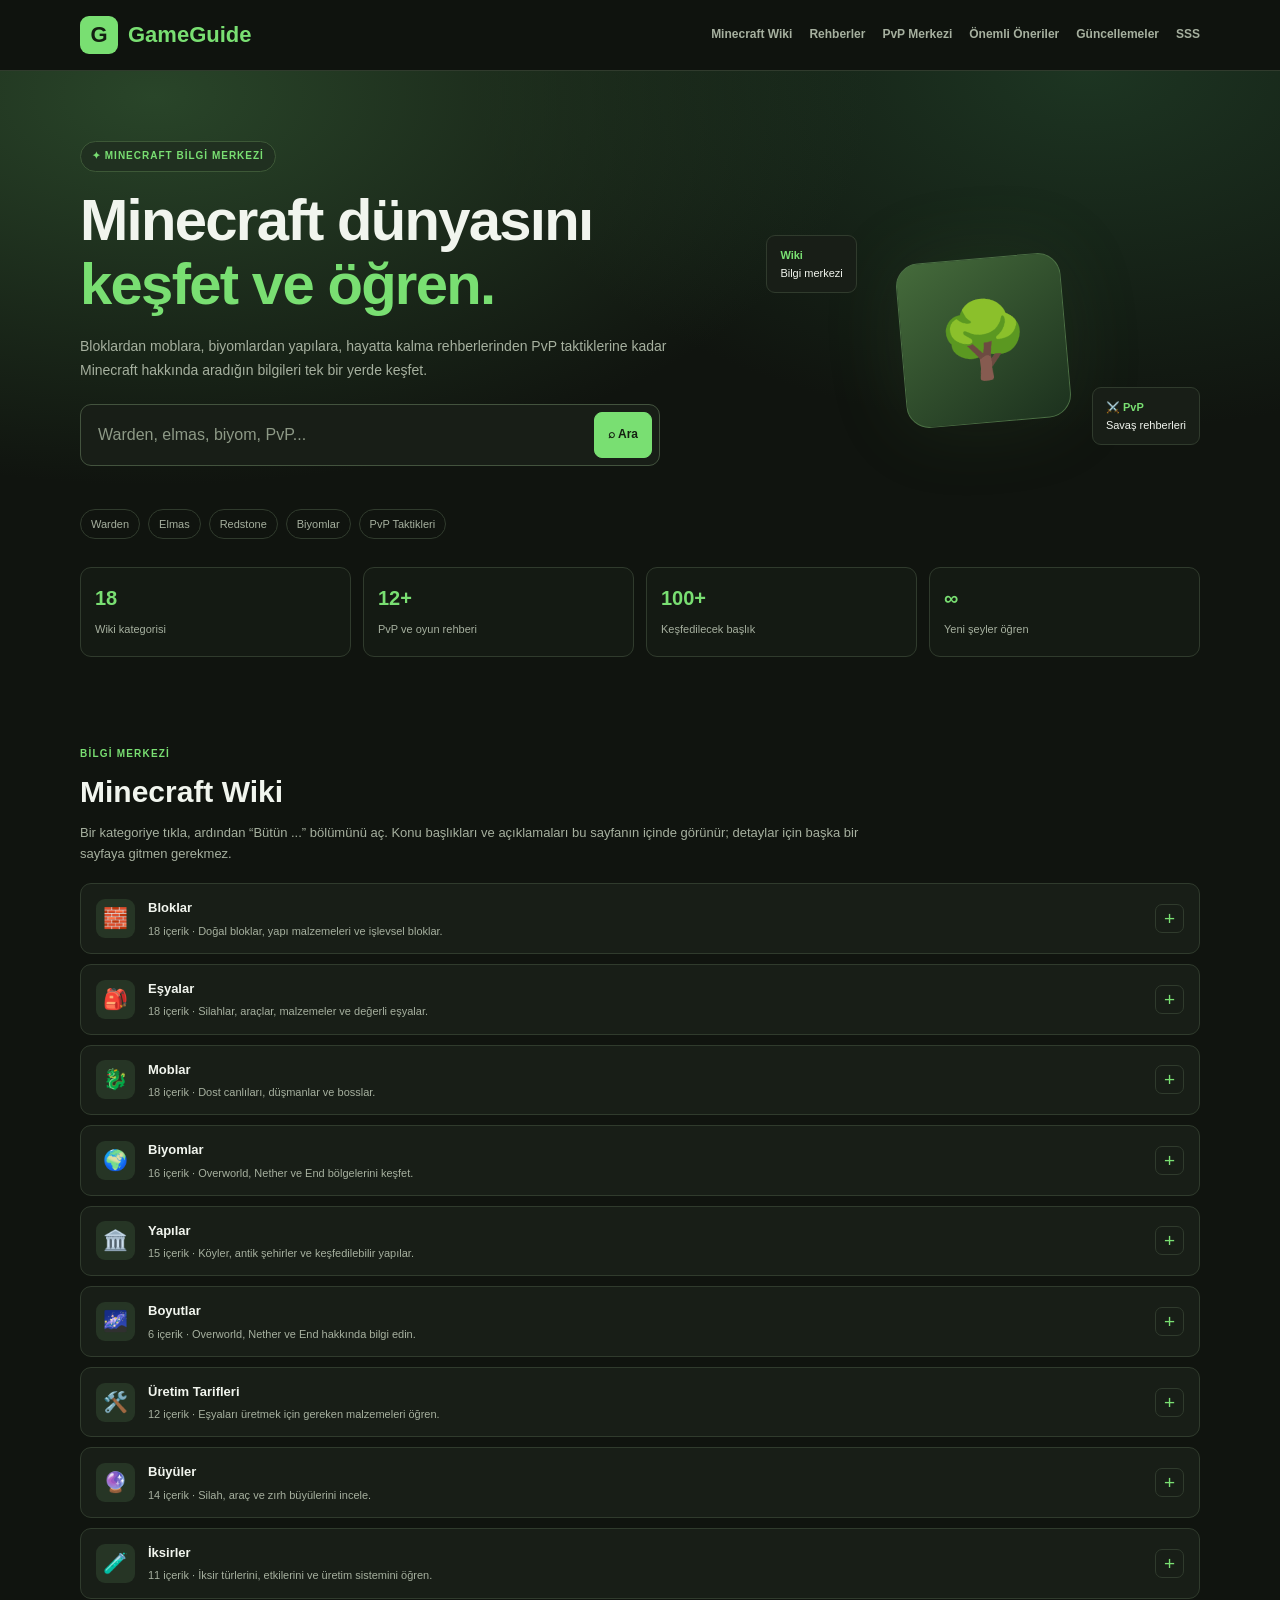
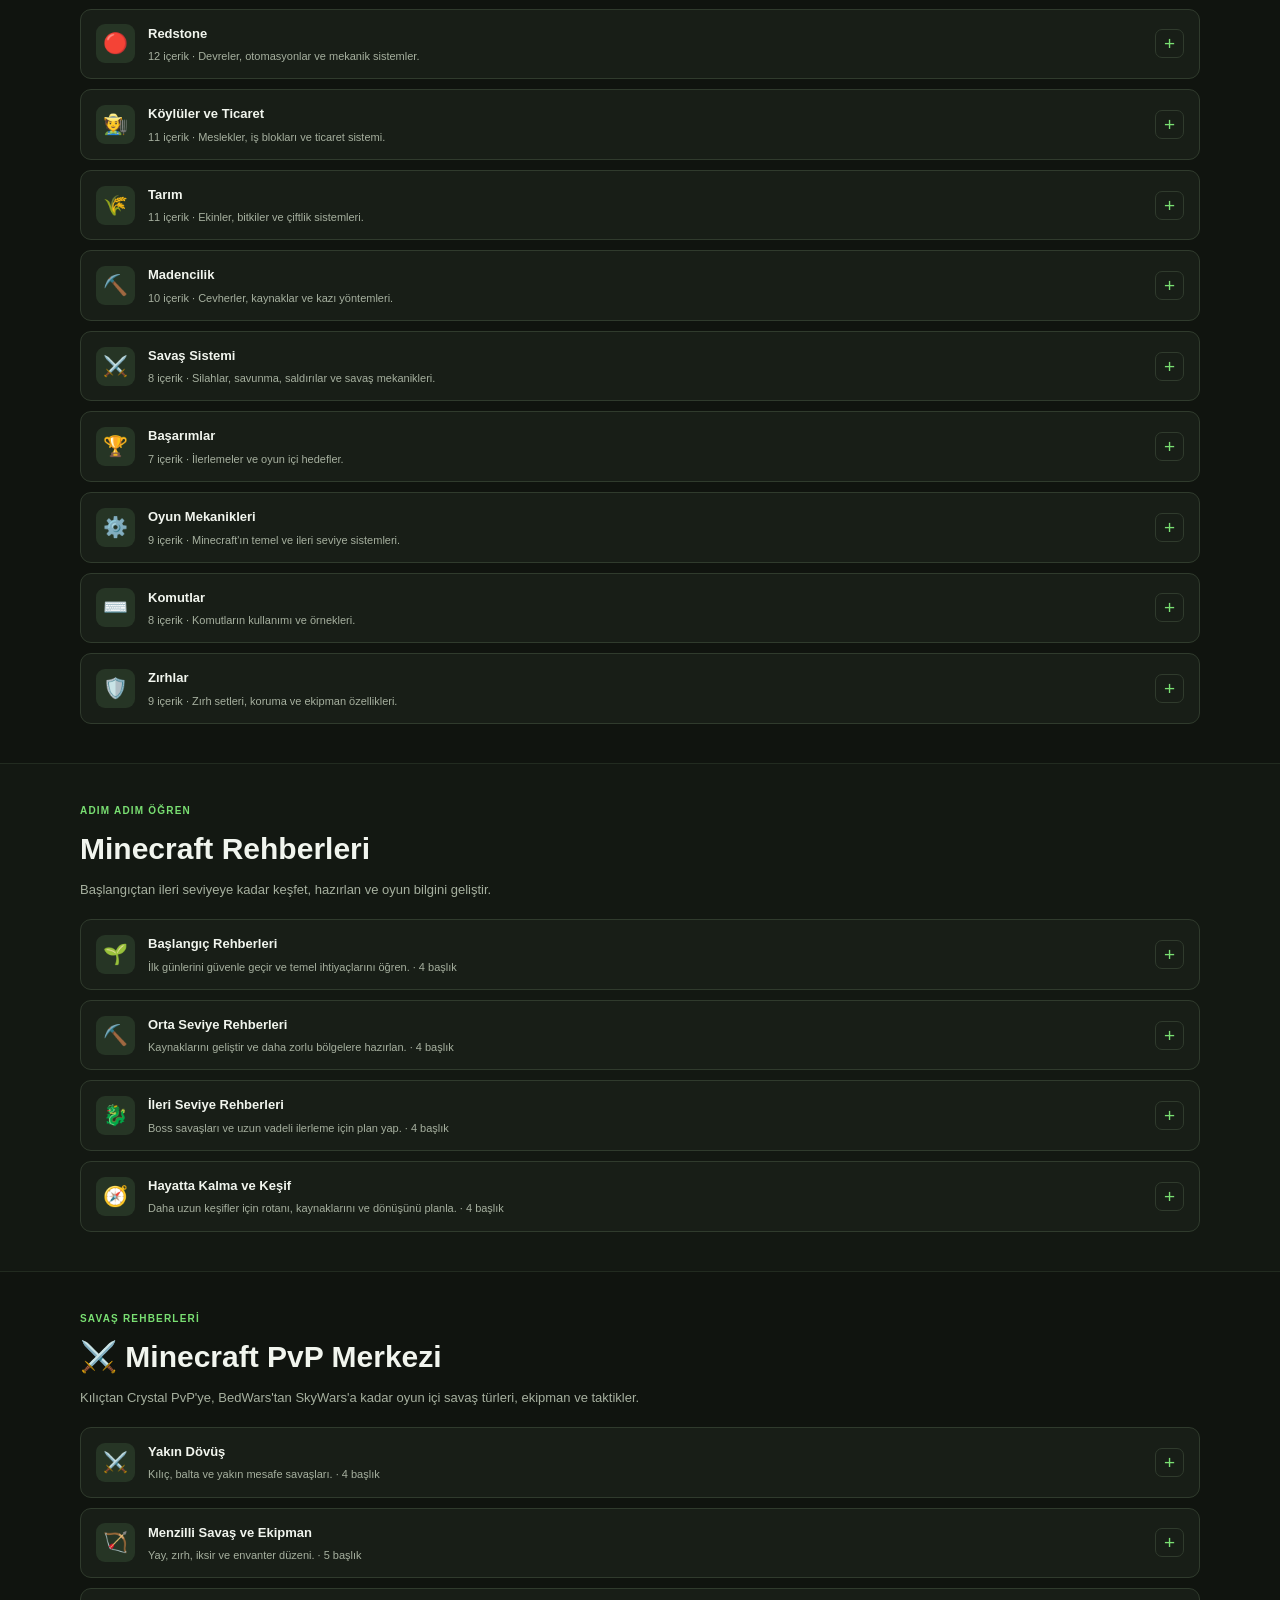
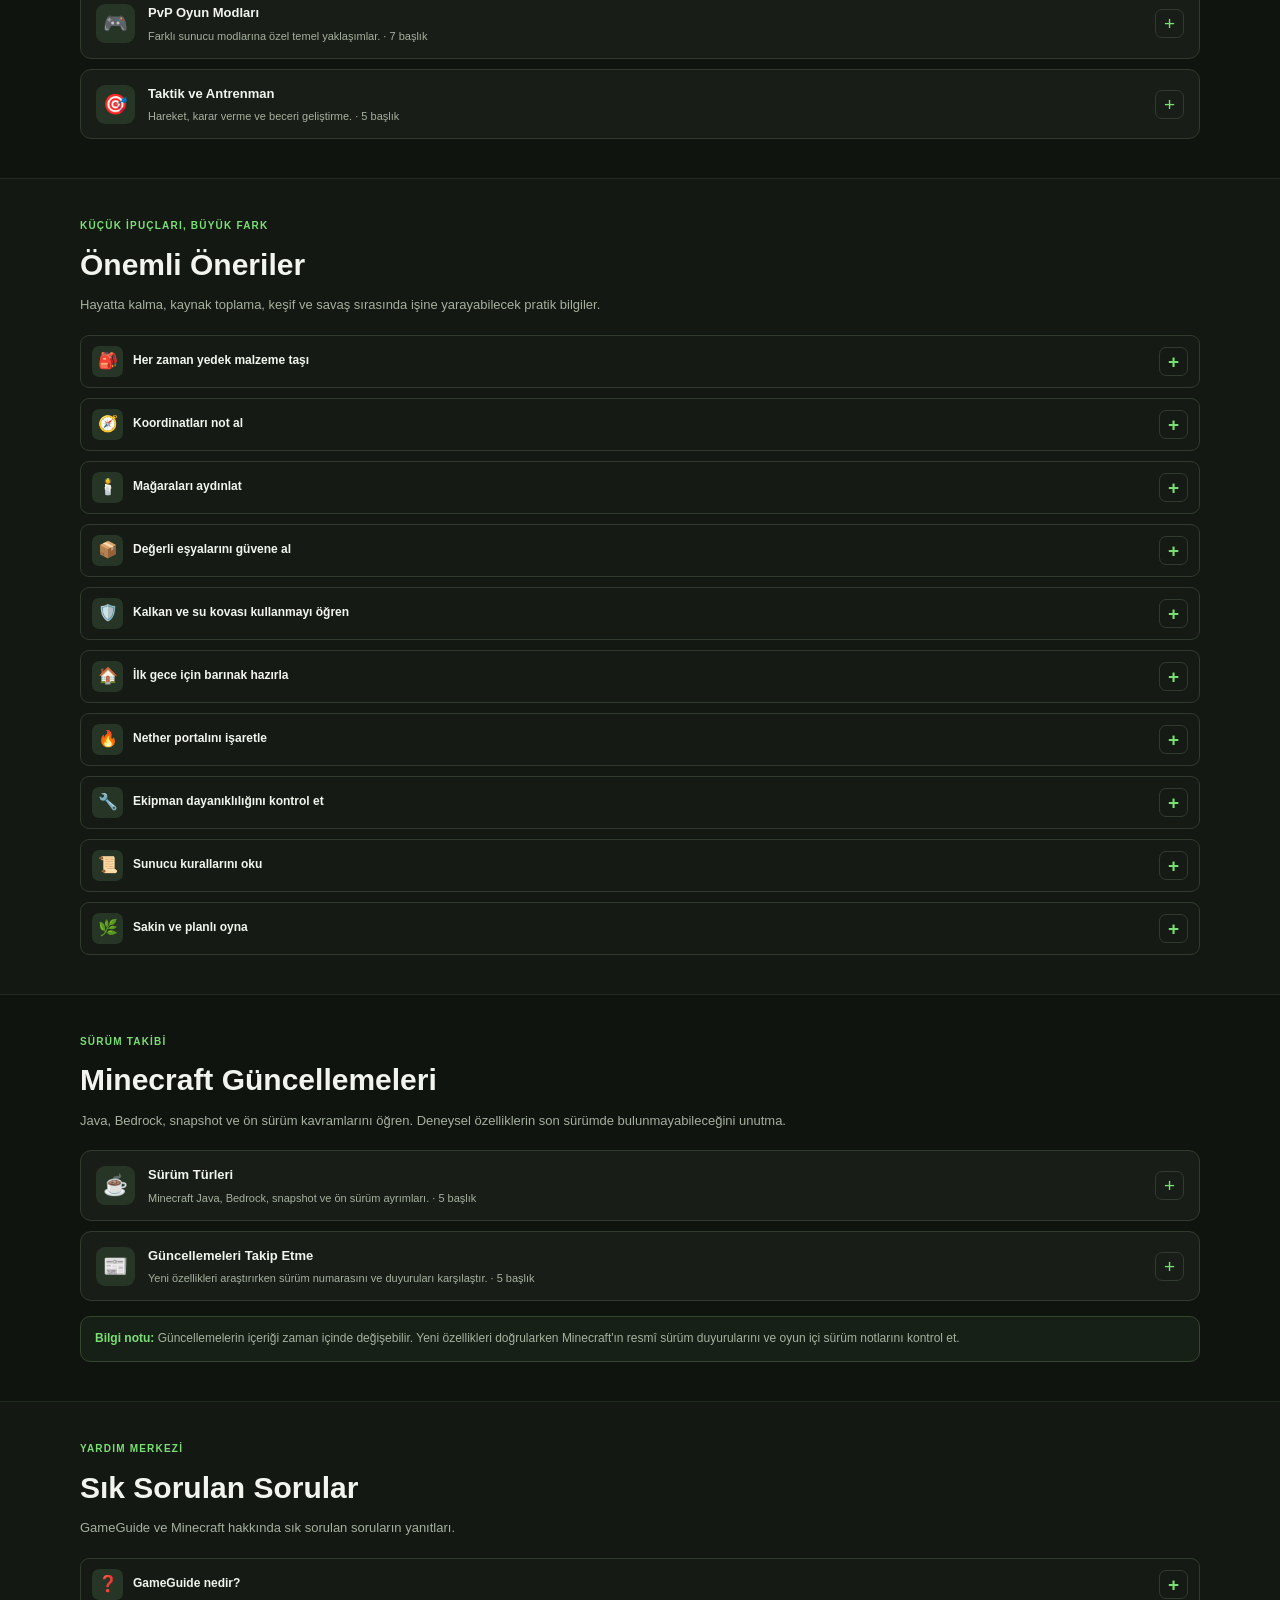
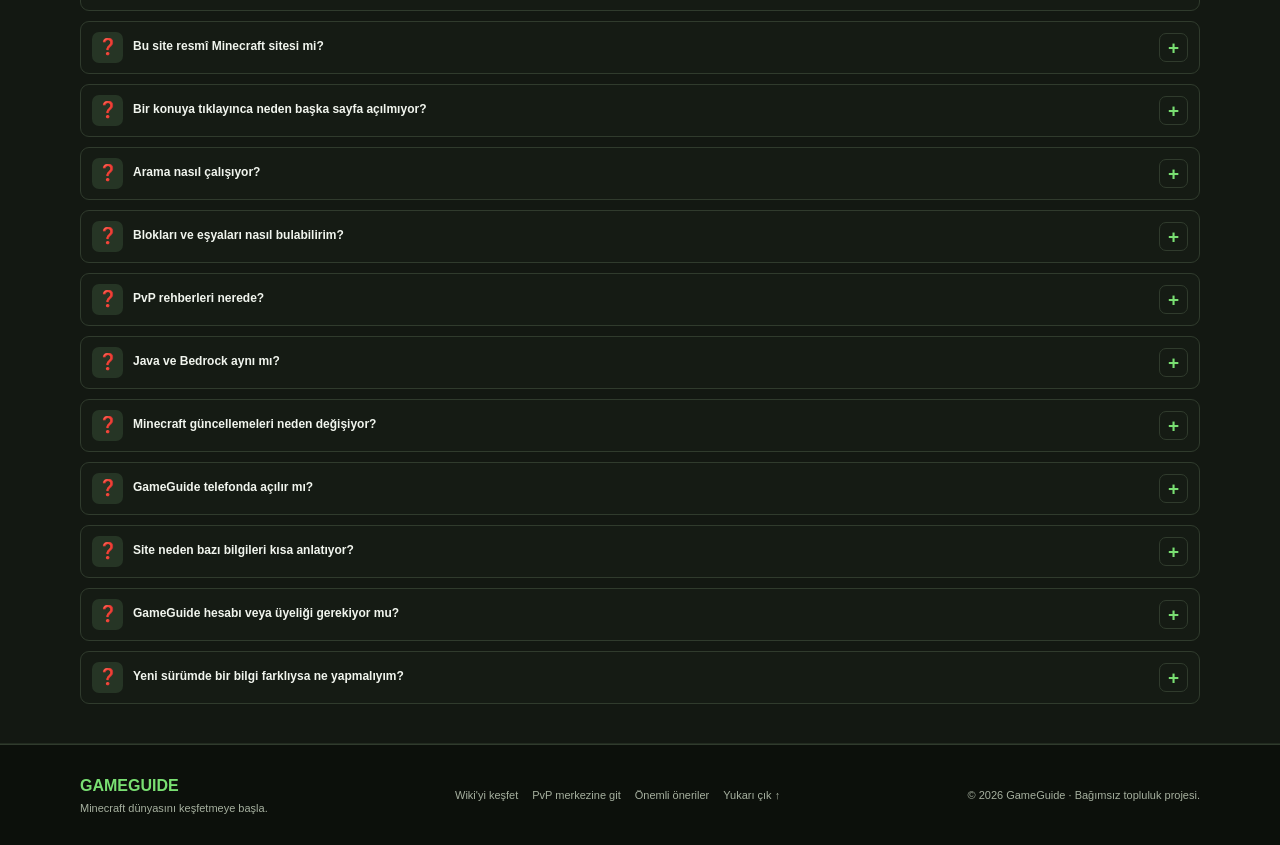
==== commit 5cf38648: "Update index.html" ====
--- a/index.html
+++ b/index.html
@@ -4,7 +4,7 @@
 <meta charset="UTF-8">
 <meta name="viewport" content="width=device-width, initial-scale=1">
 <meta name="theme-color" content="#10140f">
-<meta name="description" content="GameGuide Minecraft Wiki, biyomlar, moblar, rehberler ve PvP taktikleri.">
+<meta name="description" content="GameGuide Minecraft bilgi merkezi: bloklar, eşyalar, moblar, biyomlar, rehberler, PvP taktikleri ve güncellemeler.">
 <title>GameGuide | Minecraft Bilgi Merkezi</title>
 
 <style>
@@ -16,6 +16,8 @@
     --text: #f1f5ee;
     --muted: #a6b09f;
     --border: #303b2d;
+    --soft: #243322;
+    --radius: 13px;
 }
 
 * {
@@ -41,41 +43,54 @@
     text-decoration: none;
 }
 
-button, input {
+button,
+input {
     font: inherit;
 }
 
+button {
+    cursor: pointer;
+}
+
+button:focus-visible,
+a:focus-visible,
+input:focus-visible,
+summary:focus-visible {
+    outline: 2px solid var(--green);
+    outline-offset: 3px;
+}
+
 .container {
-    width: min(1100px, 92%);
+    width: min(1120px, 92%);
     margin: auto;
 }
 
-/* ÜST MENÜ */
+/* NAVBAR */
 
 header {
     position: sticky;
     top: 0;
     z-index: 100;
-    background: rgba(16,20,15,.96);
+    background: rgba(16, 20, 15, .96);
     border-bottom: 1px solid var(--border);
     backdrop-filter: blur(14px);
 }
 
 .navbar {
-    min-height: 72px;
+    min-height: 70px;
     display: flex;
     align-items: center;
     justify-content: space-between;
-    gap: 20px;
-    flex-wrap: wrap;
+    gap: 18px;
 }
 
 .logo {
     display: flex;
     align-items: center;
     gap: 10px;
-    font-size: 23px;
+    font-size: 22px;
     font-weight: 900;
+    white-space: nowrap;
 }
 
 .logo-icon {
@@ -88,7 +103,7 @@
     border-radius: 9px;
 }
 
-.logo span {
+.logo span:last-child {
     color: var(--green);
 }
 
@@ -96,12 +111,14 @@
     display: flex;
     flex-wrap: wrap;
     align-items: center;
-    gap: 18px;
+    gap: 17px;
 }
 
 .nav a {
     color: var(--muted);
     font-size: 12px;
+    font-weight: 700;
+    transition: color .2s;
 }
 
 .nav a:hover {
@@ -110,15 +127,86 @@
 
 .menu-button {
     display: none;
-    padding: 7px 12px;
+    padding: 8px 12px;
     border: 1px solid var(--border);
     border-radius: 8px;
     color: white;
     background: var(--panel);
-    cursor: pointer;
-}
-
-/* BUTONLAR */
+}
+
+/* ANA BÖLÜM */
+
+.hero {
+    padding: 70px 0 50px;
+    background:
+        radial-gradient(ellipse at 12% 4%, #294529 0%, transparent 45%),
+        radial-gradient(ellipse at 85% 0%, #1d3522 0%, transparent 40%),
+        var(--bg);
+}
+
+.hero-layout {
+    display: grid;
+    grid-template-columns: 1.2fr .8fr;
+    gap: 36px;
+    align-items: center;
+}
+
+.eyebrow {
+    display: inline-block;
+    padding: 6px 11px;
+    margin-bottom: 16px;
+    color: var(--green);
+    background: #203020;
+    border: 1px solid #3d5837;
+    border-radius: 30px;
+    font-size: 10px;
+    font-weight: 800;
+    letter-spacing: 1px;
+}
+
+.hero h1 {
+    font-size: clamp(35px, 5vw, 58px);
+    line-height: 1.12;
+    letter-spacing: -1.7px;
+    margin-bottom: 18px;
+}
+
+.hero h1 span {
+    color: var(--green);
+}
+
+.hero p {
+    max-width: 610px;
+    margin-bottom: 22px;
+    color: var(--muted);
+    font-size: 14px;
+}
+
+/* ARAMA */
+
+.search-box {
+    display: flex;
+    gap: 8px;
+    max-width: 580px;
+    padding: 7px;
+    border: 1px solid #43533e;
+    border-radius: 11px;
+    background: var(--panel);
+}
+
+.search-box input {
+    flex: 1;
+    min-width: 0;
+    padding: 10px;
+    border: 0;
+    outline: 0;
+    color: white;
+    background: transparent;
+}
+
+.search-box input::placeholder {
+    color: #8d9986;
+}
 
 .button {
     display: inline-flex;
@@ -130,7 +218,7 @@
     background: var(--panel);
     color: var(--text);
     font-size: 12px;
-    font-weight: 700;
+    font-weight: 800;
     transition: .2s;
 }
 
@@ -150,96 +238,28 @@
     background: #96ed8f;
 }
 
-/* HERO */
-
-.hero {
-    padding: 76px 0 58px;
-    background:
-        radial-gradient(ellipse at 15% 5%, #294529 0%, transparent 46%),
-        radial-gradient(ellipse at 85% 0%, #1d3522 0%, transparent 40%),
-        var(--bg);
-}
-
-.hero-layout {
-    display: grid;
-    grid-template-columns: 1.2fr .8fr;
-    gap: 38px;
-    align-items: center;
-}
-
-.eyebrow {
-    display: inline-block;
-    padding: 6px 11px;
-    margin-bottom: 18px;
-    color: var(--green);
-    background: #203020;
-    border: 1px solid #3d5837;
-    border-radius: 30px;
-    font-size: 10px;
-    font-weight: 800;
-}
-
-.hero h1 {
-    font-size: clamp(36px, 5vw, 58px);
-    line-height: 1.12;
-    letter-spacing: -1.7px;
-    margin-bottom: 20px;
-}
-
-.hero h1 span {
-    color: var(--green);
-}
-
-.hero p {
-    max-width: 600px;
-    margin-bottom: 24px;
-    color: var(--muted);
-    font-size: 14px;
-}
-
-.search-box {
-    display: flex;
-    gap: 8px;
-    max-width: 580px;
-    padding: 7px;
-    border: 1px solid #43533e;
-    border-radius: 10px;
-    background: var(--panel);
-}
-
-.search-box input {
-    flex: 1;
-    min-width: 0;
-    padding: 10px;
-    border: none;
-    outline: none;
-    color: white;
-    background: transparent;
-}
-
-.search-box input::placeholder {
-    color: #8d9986;
-}
-
 .hero-tags {
     display: flex;
     flex-wrap: wrap;
     gap: 8px;
-    margin-top: 15px;
-}
-
-.hero-tags a {
+    margin-top: 14px;
+}
+
+.hero-tags button {
     padding: 5px 10px;
     color: var(--muted);
     border: 1px solid var(--border);
     border-radius: 20px;
+    background: transparent;
     font-size: 11px;
 }
 
-.hero-tags a:hover {
+.hero-tags button:hover {
     color: var(--green);
     border-color: var(--green);
 }
+
+/* GÖRSEL ALAN */
 
 .hero-art {
     min-height: 230px;
@@ -249,14 +269,14 @@
 }
 
 .hero-block {
-    width: 170px;
-    height: 170px;
+    width: 165px;
+    height: 165px;
     display: grid;
     place-items: center;
     border: 1px solid #4c7145;
     border-radius: 23px;
     background: linear-gradient(145deg, #456b3b, #1c311e);
-    font-size: 75px;
+    font-size: 74px;
     transform: rotate(-5deg);
     box-shadow: 0 0 80px #57964a20;
 }
@@ -285,7 +305,34 @@
     bottom: 10px;
 }
 
-/* GENEL BÖLÜMLER */
+/* İSTATİSTİKLER */
+
+.stats {
+    display: grid;
+    grid-template-columns: repeat(4, 1fr);
+    gap: 12px;
+    margin-top: 28px;
+}
+
+.stat {
+    padding: 14px;
+    border: 1px solid var(--border);
+    border-radius: 11px;
+    background: #141a13;
+}
+
+.stat strong {
+    display: block;
+    color: var(--green);
+    font-size: 20px;
+}
+
+.stat span {
+    color: var(--muted);
+    font-size: 11px;
+}
+
+/* BÖLÜMLER */
 
 .section {
     padding: 39px 0;
@@ -297,14 +344,14 @@
 }
 
 .section-heading {
-    margin-bottom: 20px;
+    margin-bottom: 19px;
 }
 
 .kicker {
     display: block;
     color: var(--green);
-    font-weight: 800;
     font-size: 10px;
+    font-weight: 900;
     letter-spacing: 1.2px;
     margin-bottom: 5px;
 }
@@ -317,16 +364,18 @@
 .section-heading p {
     color: var(--muted);
     font-size: 13px;
-}
-
-/* AKORDİYON SİSTEMİ */
+    max-width: 780px;
+}
+
+/* AÇILIR MENÜLER */
 
 .accordion-list {
     display: grid;
     gap: 10px;
 }
 
-.accordion {
+.accordion,
+.topic {
     min-width: 0;
     overflow: hidden;
     border: 1px solid var(--border);
@@ -335,31 +384,36 @@
     transition: border-color .2s;
 }
 
-.accordion:hover {
+.accordion:hover,
+.topic:hover {
     border-color: #4a6542;
 }
 
-.accordion[open] {
+.accordion[open],
+.topic[open] {
     border-color: #46633e;
     background: #171e16;
 }
 
-.accordion > summary {
+.accordion > summary,
+.topic > summary {
     display: flex;
     align-items: center;
     gap: 13px;
-    min-height: 68px;
-    padding: 14px 17px;
+    min-height: 63px;
+    padding: 13px 15px;
     cursor: pointer;
     list-style: none;
     user-select: none;
 }
 
-.accordion > summary::-webkit-details-marker {
+.accordion > summary::-webkit-details-marker,
+.topic > summary::-webkit-details-marker {
     display: none;
 }
 
-.accordion > summary::after {
+.accordion > summary::after,
+.topic > summary::after {
     content: "+";
     flex-shrink: 0;
     display: grid;
@@ -374,20 +428,22 @@
     line-height: 1;
 }
 
-.accordion[open] > summary::after {
+.accordion[open] > summary::after,
+.topic[open] > summary::after {
     content: "−";
     background: #263824;
 }
 
-.item-icon {
+.item-icon,
+.topic-icon {
     flex-shrink: 0;
     display: grid;
     place-items: center;
-    width: 40px;
-    height: 40px;
+    width: 39px;
+    height: 39px;
     border-radius: 9px;
     background: #263525;
-    font-size: 21px;
+    font-size: 20px;
 }
 
 .summary-text {
@@ -408,17 +464,72 @@
     font-weight: 400;
 }
 
-/* AÇILAN İÇERİK */
-
 .accordion-content {
-    padding: 0 17px 18px;
+    padding: 14px 15px 16px;
     border-top: 1px solid #293427;
 }
 
 .content-description {
-    margin: 15px 0;
+    margin: 0 0 13px;
     color: var(--muted);
     font-size: 12px;
+    line-height: 1.75;
+}
+
+.topic {
+    border-radius: 9px;
+    background: #151b14;
+}
+
+.topic > summary {
+    min-height: 51px;
+    padding: 9px 11px;
+    gap: 10px;
+    font-size: 12px;
+    font-weight: 700;
+}
+
+.topic-icon {
+    width: 31px;
+    height: 31px;
+    border-radius: 7px;
+    font-size: 16px;
+}
+
+.topic > summary:hover {
+    color: var(--green);
+}
+
+.topic[open] > summary {
+    color: var(--green);
+    border-bottom: 1px solid var(--border);
+}
+
+.topic-body {
+    padding: 12px 14px 14px;
+    color: #dce5d7;
+    font-size: 12px;
+}
+
+.topic-body p {
+    line-height: 1.8;
+}
+
+.topic-body p + p {
+    margin-top: 9px;
+}
+
+.topic-body strong {
+    color: var(--green);
+}
+
+.topic-body ul,
+.topic-body ol {
+    margin: 8px 0 0 19px;
+}
+
+.topic-body li {
+    margin: 4px 0;
 }
 
 .sub-accordion-list {
@@ -426,120 +537,63 @@
     gap: 8px;
 }
 
-/* ALT KONU DA AKORDİYON */
-
-.topic {
-    overflow: hidden;
-    border: 1px solid #30392d;
-    border-radius: 8px;
-    background: #151a14;
-}
-
-.topic[open] {
-    border-color: #405b38;
-    background: #1b2319;
-}
-
-.topic summary {
-    display: flex;
-    align-items: center;
-    gap: 10px;
-    padding: 12px;
-    cursor: pointer;
-    list-style: none;
-    font-size: 12px;
-}
-
-.topic summary::-webkit-details-marker {
-    display: none;
-}
-
-.topic summary::after {
-    content: "+";
-    margin-left: auto;
+/* BÜTÜN KATEGORİLER PANELİ */
+
+.topic.all-items {
+    margin-bottom: 4px;
+    border-color: #40563a;
+    background: #192117;
+}
+
+.topic.all-items > summary {
+    min-height: 53px;
+    color: var(--text);
+    font-weight: 800;
+}
+
+.topic.all-items[open] > summary {
     color: var(--green);
-    font-size: 18px;
-}
-
-.topic[open] summary::after {
-    content: "−";
-}
-
-.topic-icon {
-    width: 28px;
-    height: 28px;
-    display: grid;
-    flex-shrink: 0;
-    place-items: center;
-    border-radius: 7px;
-    background: #293627;
-    font-size: 15px;
-}
-
-.topic-body {
-    padding: 0 12px 13px 50px;
-}
-
-.topic-body p {
-    margin-bottom: 11px;
+}
+
+.all-items-body {
+    padding: 10px 11px 13px;
+}
+
+.all-items-body > p {
+    margin: 0 0 12px;
     color: var(--muted);
     font-size: 12px;
-}
-
-.topic-body a {
-    display: inline-block;
-    padding: 7px 10px;
-    color: var(--green);
-    background: #223020;
-    border: 1px solid #354b30;
-    border-radius: 7px;
-    font-size: 11px;
-    font-weight: 700;
-}
-
-.topic-body a:hover {
-    background: #2b4028;
-}
-
-.empty-message {
+    line-height: 1.7;
+}
+
+.empty-state {
     padding: 18px;
-    color: var(--muted);
     border: 1px dashed var(--border);
-    border-radius: 9px;
-    text-align: center;
-}
-
-[hidden] {
-    display: none !important;
-}
-
-/* SON BÖLÜM */
-
-.bottom-box {
-    padding: 30px 22px;
-    background: var(--panel);
-    border: 1px solid var(--border);
-    border-radius: 12px;
-    text-align: center;
-}
-
-.bottom-box h2 {
-    margin-bottom: 8px;
-    font-size: 24px;
-}
-
-.bottom-box p {
-    max-width: 570px;
-    margin: 0 auto 16px;
+    border-radius: 10px;
     color: var(--muted);
     font-size: 13px;
-}
-
-.button-row {
-    display: flex;
-    justify-content: center;
-    flex-wrap: wrap;
-    gap: 9px;
+    text-align: center;
+}
+
+.search-status {
+    min-height: 20px;
+    margin-top: 9px;
+    color: var(--green);
+    font-size: 12px;
+}
+
+.notice {
+    margin-top: 15px;
+    padding: 12px 14px;
+    border: 1px solid #34462d;
+    border-radius: 10px;
+    background: #172016;
+    color: var(--muted);
+    font-size: 12px;
+}
+
+.notice strong {
+    color: var(--green);
 }
 
 /* FOOTER */
@@ -547,59 +601,85 @@
 footer {
     padding: 28px 0;
     border-top: 1px solid var(--border);
+    background: #0c100b;
 }
 
 .footer-inner {
     display: flex;
     justify-content: space-between;
+    gap: 18px;
     align-items: center;
     flex-wrap: wrap;
-    gap: 18px;
+}
+
+.footer-inner strong {
+    color: var(--green);
+}
+
+.footer-inner p {
+    font-size: 11px;
+    color: var(--muted);
 }
 
 .footer-links {
     display: flex;
+    gap: 14px;
     flex-wrap: wrap;
-    gap: 13px;
-}
-
-.footer-links a {
+}
+
+.footer-links button {
+    background: none;
+    border: 0;
     color: var(--muted);
     font-size: 11px;
 }
 
-.footer-links a:hover {
+.footer-links button:hover {
     color: var(--green);
 }
 
-.footer-note {
-    margin-top: 6px;
-    color: var(--muted);
-    font-size: 11px;
-}
-
-@media (max-width: 760px) {
+[hidden] {
+    display: none !important;
+}
+
+/* TABLET */
+
+@media (max-width: 800px) {
     .hero-layout {
         grid-template-columns: 1fr;
-        gap: 10px;
+    }
+
+    .hero-art {
+        min-height: 190px;
+        max-width: 450px;
+        width: 100%;
+        margin: 0 auto;
     }
 
     .hero {
-        padding: 52px 0 38px;
-    }
-
-    .hero h1 {
-        letter-spacing: -1px;
-    }
-
-    .hero-art {
-        min-height: 200px;
-    }
-
-    .hero-block {
-        width: 140px;
-        height: 140px;
-        font-size: 62px;
+        padding-top: 45px;
+    }
+
+    .nav {
+        gap: 11px;
+    }
+
+    .nav a {
+        font-size: 11px;
+    }
+
+    .stats {
+        grid-template-columns: repeat(2, 1fr);
+    }
+}
+
+/* TELEFON */
+
+@media (max-width: 620px) {
+    .navbar {
+        min-height: 64px;
+        flex-wrap: wrap;
+        padding: 10px 0;
     }
 
     .menu-button {
@@ -608,11 +688,11 @@
 
     .nav {
         display: none;
+        width: 100%;
+        padding: 0 0 10px;
         flex-direction: column;
         align-items: stretch;
         gap: 0;
-        width: 100%;
-        padding-bottom: 15px;
     }
 
     .nav.open {
@@ -620,20 +700,61 @@
     }
 
     .nav a {
-        padding: 9px 0;
-        border-top: 1px solid var(--border);
+        padding: 10px 3px;
+        border-top: 1px solid #222b20;
+        font-size: 13px;
+    }
+
+    .hero h1 {
+        letter-spacing: -.8px;
+    }
+
+    .hero-art {
+        min-height: 165px;
+    }
+
+    .hero-block {
+        width: 125px;
+        height: 125px;
+        font-size: 55px;
+    }
+
+    .floating {
+        font-size: 10px;
+        padding: 8px;
+    }
+
+    .search-box {
+        flex-wrap: wrap;
+    }
+
+    .search-box input {
+        flex-basis: 100%;
+    }
+
+    .search-box button {
+        width: 100%;
     }
 
     .section {
         padding: 30px 0;
     }
 
-    .search-box {
-        flex-direction: column;
-    }
-
-    .search-box button {
-        width: 100%;
+    .accordion > summary {
+        padding: 11px;
+        gap: 9px;
+    }
+
+    .summary-text small {
+        line-height: 1.45;
+    }
+
+    .accordion-content {
+        padding: 11px;
+    }
+
+    .topic > summary {
+        padding: 8px;
     }
 
     .footer-inner {
@@ -641,6 +762,18 @@
         flex-direction: column;
     }
 }
+
+@media (prefers-reduced-motion: reduce) {
+    html {
+        scroll-behavior: auto;
+    }
+
+    *,
+    *::before,
+    *::after {
+        transition: none !important;
+    }
+}
 </style>
 </head>
 
@@ -648,936 +781,767 @@
 
 <header>
     <div class="container navbar">
-
-        <a class="logo" href="index.html">
+        <a class="logo" href="#anasayfa" aria-label="GameGuide ana sayfa">
             <span class="logo-icon">G</span>
-            <span>GameGuide</span>
+            <span>Game<span>Guide</span></span>
         </a>
 
-        <button class="menu-button" id="menuButton"
-                type="button" aria-expanded="false"
-                aria-label="Menüyü aç veya kapat">☰</button>
-
-        <nav class="nav" id="nav">
-            <a href="index.html">Ana Sayfa</a>
-            <a href="wiki.html">Wiki</a>
-            <a href="rehberler.html">Rehberler</a>
-            <a href="onemli-oneriler.html">Önemli Öneriler</a>
-            <a href="pvp.html">PvP Merkezi</a>
-            <a href="guncellemeler.html">Güncellemeler</a>
-            <a href="faq.html">SSS</a>
+        <button
+            id="menuButton"
+            class="menu-button"
+            type="button"
+            aria-expanded="false"
+            aria-controls="nav"
+        >☰ Menü</button>
+
+        <nav id="nav" class="nav" aria-label="Ana menü">
+            <a href="#wiki">Minecraft Wiki</a>
+            <a href="#rehberler">Rehberler</a>
+            <a href="#pvp">PvP Merkezi</a>
+            <a href="#ipuclari">Önemli Öneriler</a>
+            <a href="#guncellemeler">Güncellemeler</a>
+            <a href="#sss">SSS</a>
         </nav>
-
     </div>
 </header>
 
 <main>
 
-<!-- HERO -->
-
 <section class="hero" id="anasayfa">
-    <div class="container hero-layout">
-
-        <div>
-            <span class="eyebrow">MINECRAFT BİLGİ MERKEZİ</span>
-
-            <h1>
-                Minecraft dünyasını<br>
-                <span>keşfet ve öğren.</span>
-            </h1>
-
-            <p>
-                Bloklar, moblar, biyomlar, yapılar, üretim tarifleri,
-                rehberler ve PvP taktikleri hakkında bilgi edin.
-                Başlıklara tıkla, içerikleri aşağıda aç.
-            </p>
-
-            <form class="search-box" id="searchForm">
-                <input id="searchInput" type="search"
-                       placeholder="Warden, biyom, PvP, elmas..."
-                       aria-label="GameGuide içeriklerinde ara">
-                <button class="button button-primary" type="submit">Ara</button>
-            </form>
-
-            <p id="searchStatus" class="content-description"></p>
-
-            <div class="hero-tags">
-                <a href="biyomlar.html">Biyomlar</a>
-                <a href="moblar.html">Moblar</a>
-                <a href="bloklar.html">Bloklar</a>
-                <a href="pvp.html">PvP</a>
+    <div class="container">
+        <div class="hero-layout">
+
+            <div>
+                <span class="eyebrow">✦ MINECRAFT BİLGİ MERKEZİ</span>
+
+                <h1>
+                    Minecraft dünyasını<br>
+                    <span>keşfet ve öğren.</span>
+                </h1>
+
+                <p>
+                    Bloklardan moblara, biyomlardan yapılara, hayatta kalma
+                    rehberlerinden PvP taktiklerine kadar Minecraft hakkında
+                    aradığın bilgileri tek bir yerde keşfet.
+                </p>
+
+                <form id="searchForm" class="search-box" role="search">
+                    <input
+                        id="searchInput"
+                        type="search"
+                        placeholder="Warden, elmas, biyom, PvP..."
+                        aria-label="GameGuide içinde ara"
+                        autocomplete="off"
+                    >
+                    <button class="button button-primary" type="submit">⌕ Ara</button>
+                </form>
+
+                <div id="searchStatus" class="search-status" aria-live="polite"></div>
+
+                <div class="hero-tags" aria-label="Popüler aramalar">
+                    <button type="button" data-search-term="Warden">Warden</button>
+                    <button type="button" data-search-term="Elmas">Elmas</button>
+                    <button type="button" data-search-term="Redstone">Redstone</button>
+                    <button type="button" data-search-term="Biyom">Biyomlar</button>
+                    <button type="button" data-search-term="PvP">PvP Taktikleri</button>
+                </div>
             </div>
+
+            <div class="hero-art" aria-hidden="true">
+                <div class="hero-block">🌳</div>
+                <div class="floating float-one"><strong>Wiki</strong>Bilgi merkezi</div>
+                <div class="floating float-two"><strong>⚔️ PvP</strong>Savaş rehberleri</div>
+            </div>
+
         </div>
 
-        <div class="hero-art">
-            <div class="hero-block">🌳</div>
-
-            <div class="floating float-one">
-                <strong>📚 Wiki</strong>
-                Bilgi merkezi
-            </div>
-
-            <div class="floating float-two">
-                <strong>⚔️ PvP</strong>
-                Savaş rehberleri
-            </div>
+        <div class="stats">
+            <div class="stat"><strong>18</strong><span>Wiki kategorisi</span></div>
+            <div class="stat"><strong>12+</strong><span>PvP ve oyun rehberi</span></div>
+            <div class="stat"><strong>100+</strong><span>Keşfedilecek başlık</span></div>
+            <div class="stat"><strong>∞</strong><span>Yeni şeyler öğren</span></div>
         </div>
 
     </div>
 </section>
 
-
-<!-- WİKİ -->
-
 <section class="section" id="wiki">
     <div class="container">
-
         <div class="section-heading">
             <span class="kicker">BİLGİ MERKEZİ</span>
             <h2>Minecraft Wiki</h2>
-            <p>Kategorileri aç, alt başlıklara tıkla ve içerikleri keşfet.</p>
+            <p>
+                Bir kategoriye tıkla, ardından “Bütün ...” bölümünü aç.
+                Konu başlıkları ve açıklamaları bu sayfanın içinde görünür;
+                detaylar için başka bir sayfaya gitmen gerekmez.
+            </p>
         </div>
 
-        <div class="accordion-list" id="wikiAccordion"></div>
-
+        <div id="wikiAccordion" class="accordion-list"></div>
     </div>
 </section>
 
-
-<!-- REHBERLER -->
-
 <section class="section section-alt" id="rehberler">
     <div class="container">
-
         <div class="section-heading">
             <span class="kicker">ADIM ADIM ÖĞREN</span>
             <h2>Minecraft Rehberleri</h2>
-            <p>Her rehber başlığı açıldığında açıklaması ve ilgili sayfa bağlantısı görünür.</p>
+            <p>Başlangıçtan ileri seviyeye kadar keşfet, hazırlan ve oyun bilgini geliştir.</p>
         </div>
 
-        <div class="accordion-list" id="guideAccordion"></div>
-
+        <div id="guideAccordion" class="accordion-list"></div>
     </div>
 </section>
 
-
-<!-- ÖNEMLİ ÖNERİLER -->
-
-<section class="section" id="onemli-oneriler">
+<section class="section" id="pvp">
     <div class="container">
-
         <div class="section-heading">
-            <span class="kicker">GAMEGUIDE TAVSİYELERİ</span>
-            <h2>Önemli Öneriler</h2>
-            <p>Başlıklara tıklayarak PvP, ekipman ve hayatta kalma önerilerini aç.</p>
+            <span class="kicker">SAVAŞ REHBERLERİ</span>
+            <h2>⚔️ Minecraft PvP Merkezi</h2>
+            <p>
+                Kılıçtan Crystal PvP'ye, BedWars'tan SkyWars'a kadar
+                oyun içi savaş türleri, ekipman ve taktikler.
+            </p>
         </div>
 
-        <div class="accordion-list" id="tipsAccordion"></div>
-
+        <div id="pvpAccordion" class="accordion-list"></div>
     </div>
 </section>
 
-
-<!-- PVP -->
-
-<section class="section section-alt" id="pvp">
+<section class="section section-alt" id="ipuclari">
     <div class="container">
-
         <div class="section-heading">
-            <span class="kicker">SAVAŞ REHBERLERİ</span>
-            <h2>Minecraft PvP Merkezi</h2>
-            <p>Kılıçtan Crystal PvP'ye kadar bütün konular açılır-kapanır yapıdadır.</p>
+            <span class="kicker">KÜÇÜK İPUÇLARI, BÜYÜK FARK</span>
+            <h2>Önemli Öneriler</h2>
+            <p>
+                Hayatta kalma, kaynak toplama, keşif ve savaş sırasında
+                işine yarayabilecek pratik bilgiler.
+            </p>
         </div>
 
-        <div class="accordion-list" id="pvpAccordion"></div>
-
+        <div id="tipsAccordion" class="accordion-list"></div>
     </div>
 </section>
 
-
-<!-- GÜNCELLEMELER -->
-
 <section class="section" id="guncellemeler">
     <div class="container">
-
         <div class="section-heading">
-            <span class="kicker">SÜRÜM ARŞİVİ</span>
+            <span class="kicker">SÜRÜM TAKİBİ</span>
             <h2>Minecraft Güncellemeleri</h2>
-            <p>Her sürüm grubunu açarak ilgili bilgileri görüntüle.</p>
+            <p>
+                Java, Bedrock, snapshot ve ön sürüm kavramlarını öğren.
+                Deneysel özelliklerin son sürümde bulunmayabileceğini unutma.
+            </p>
         </div>
 
-        <div class="accordion-list" id="updatesAccordion"></div>
-
+        <div id="updatesAccordion" class="accordion-list"></div>
+
+        <div class="notice">
+            <strong>Bilgi notu:</strong>
+            Güncellemelerin içeriği zaman içinde değişebilir.
+            Yeni özellikleri doğrularken Minecraft'ın resmî sürüm duyurularını
+            ve oyun içi sürüm notlarını kontrol et.
+        </div>
     </div>
 </section>
 
-
-<!-- SSS -->
-
-<section class="section section-alt" id="faq">
+<section class="section section-alt" id="sss">
     <div class="container">
-
         <div class="section-heading">
             <span class="kicker">YARDIM MERKEZİ</span>
             <h2>Sık Sorulan Sorular</h2>
-            <p>Sorulara tıklayarak cevaplarını aç.</p>
+            <p>GameGuide ve Minecraft hakkında sık sorulan soruların yanıtları.</p>
         </div>
 
-        <div class="accordion-list" id="faqAccordion"></div>
-
+        <div id="faqAccordion" class="accordion-list"></div>
     </div>
 </section>
 
-
-<!-- ALT BÖLÜM -->
-
-<section class="section">
-    <div class="container">
-
-        <div class="bottom-box">
-            <h2>Keşfetmeye hazır mısın?</h2>
-
-            <p>
-                Minecraft bilginin üzerine koy. Wiki içeriklerini incele,
-                rehberleri oku ve PvP taktiklerini öğren.
-            </p>
-
-            <div class="button-row">
-                <a href="wiki.html" class="button button-primary">Wiki'yi aç →</a>
-                <a href="pvp.html" class="button">PvP Merkezi →</a>
-                <a href="onemli-oneriler.html" class="button">Önemli Öneriler →</a>
-            </div>
-        </div>
-
-    </div>
-</section>
-
 </main>
-
 
 <footer>
     <div class="container footer-inner">
-
         <div>
-            <a class="logo" href="index.html">
-                <span class="logo-icon">G</span>
-                <span>GameGuide</span>
-            </a>
-
-            <p class="footer-note">
-                Minecraft dünyasını keşfet. Öğren. Geliş.
-            </p>
-
-            <p class="footer-note">
-                © <span id="year"></span> GameGuide. Bağımsız topluluk projesi.
-            </p>
+            <strong>GAMEGUIDE</strong>
+            <p>Minecraft dünyasını keşfetmeye başla.</p>
         </div>
 
-        <nav class="footer-links">
-            <a href="wiki.html">Wiki</a>
-            <a href="rehberler.html">Rehberler</a>
-            <a href="onemli-oneriler.html">Önemli Öneriler</a>
-            <a href="pvp.html">PvP</a>
-            <a href="guncellemeler.html">Güncellemeler</a>
-            <a href="faq.html">SSS</a>
-        </nav>
-
+        <div class="footer-links">
+            <button type="button" data-scroll-to="wiki">Wiki'yi keşfet</button>
+            <button type="button" data-scroll-to="pvp">PvP merkezine git</button>
+            <button type="button" data-scroll-to="ipuclari">Önemli öneriler</button>
+            <button type="button" data-scroll-to="anasayfa">Yukarı çık ↑</button>
+        </div>
+
+        <p>© <span id="year"></span> GameGuide · Bağımsız topluluk projesi.</p>
     </div>
 </footer>
 
-
 <script>
-"use strict";
-
-/* ==================================================
-   VERİLER
-   Her konu açılır ve kendi detay bağlantısını gösterir.
-================================================== */
+/* =========================================================
+   İÇERİK VERİLERİ
+   Tüm detaylar aynı index.html içinde açılır.
+========================================================= */
 
 const wikiCategories = [
-{
-    title: "Bloklar",
-    icon: "🧱",
-    description: "Minecraft bloklarının türlerini, özelliklerini ve kullanım alanlarını keşfet.",
-    page: "bloklar.html",
-    items: [
-        ["Taş", "🪨", "Dünyada yaygın olarak bulunan temel yapı bloğu.", "stone"],
-        ["Çimen Bloğu", "🌱", "Üst yüzeyi çimenle kaplı doğal arazi bloğu.", "grass-block"],
-        ["Toprak", "🟫", "Yapı, arazi ve tarım alanlarında kullanılan temel blok.", "dirt"],
-        ["Kırık Taş", "🪨", "Taş kırıldığında elde edilebilen yapı malzemesi.", "cobblestone"],
-        ["Meşe Kütüğü", "🌳", "Meşe ağaçlarından elde edilen odun kaynağı.", "oak-log"],
-        ["Cam", "🪟", "Pencere ve dekorasyon yapımında kullanılan blok.", "glass"],
-        ["Obsidyen", "🟪", "Dayanıklı blok; Nether portalı yapımında kullanılabilir.", "obsidian"],
-        ["Üretim Masası", "🛠️", "Gelişmiş üretim tariflerini kullanmayı sağlayan blok.", "crafting-table"],
-        ["Fırın", "🔥", "Eşyaları eritmek ve yemek pişirmek için kullanılan blok.", "furnace"],
-        ["Redstone Bloğu", "🔴", "Redstone sinyali sağlayan mekanik bileşen.", "redstone"]
-    ]
-},
-{
-    title: "Eşyalar",
-    icon: "🎒",
-    description: "Silahları, araçları, kaynakları ve özel eşyaları incele.",
-    page: "esyalar.html",
-    items: [
-        ["Elmas", "💎", "Değerli ekipmanların üretiminde kullanılan kaynak.", "elmas"],
-        ["Netherite", "🛡️", "Elmas ekipmanları yükseltmek için kullanılan malzeme.", "netherite"],
-        ["Ender İncisi", "🟣", "Oyuncunun kısa mesafede ışınlanmasını sağlayabilir.", "ender-pearl"],
-        ["Yay", "🏹", "Ok atmak için kullanılan menzilli silah.", "bow"],
-        ["Arbalet", "🏹", "Ok ve uygun havai fişekleri fırlatabilen eşya.", "crossbow"],
-        ["Kalkan", "🛡️", "Uygun saldırılara karşı korunmaya yardımcı olur.", "shield"],
-        ["Elytra", "🪽", "Oyuncunun havada süzülmesini sağlayan ekipman.", "elytra"],
-        ["Ölümsüzlük Totemi", "✨", "Belirli koşullarda ölümcül bir hasardan kurtarabilir.", "totem"],
-        ["Pusula", "🧭", "Yön bulmaya yardımcı olan eşya.", "compass"],
-        ["Üç Uçlu Mızrak", "🔱", "Yakın ve uzak saldırılarda kullanılabilen özel silah.", "trident"]
-    ]
-},
-{
-    title: "Moblar",
-    icon: "🐉",
-    description: "Canlıları, davranışlarını, oluşum bölgelerini ve özelliklerini keşfet.",
-    page: "moblar.html",
-    items: [
-        ["Warden", "👹", "Derin Karanlık'ta bulunan güçlü düşman.", "warden"],
-        ["Ender Dragon", "🐉", "End boyutunun ana boss'u.", "ender-dragon"],
-        ["Wither", "💀", "Özel bir yöntemle çağrılan boss.", "wither"],
-        ["Creeper", "💥", "Oyuncuya yaklaşarak patlayabilen düşman.", "creeper"],
-        ["Zombi", "🧟", "Çoğunlukla karanlıkta ortaya çıkan düşman.", "zombie"],
-        ["İskelet", "🏹", "Oklarla uzaktan saldıran düşman.", "skeleton"],
-        ["Enderman", "👁️", "Işınlanabilen ve belirli koşullarda saldıran canlı.", "enderman"],
-        ["Köylü", "🧑‍🌾", "Mesleklerine göre oyuncuyla ticaret yapabilen canlı.", "villager"],
-        ["Demir Golem", "🗿", "Köyleri savunabilen güçlü koruyucu.", "iron-golem"],
-        ["Arı", "🐝", "Çiçekler ve arı yuvaları çevresinde görülebilen canlı.", "bee"],
-        ["Tilki", "🦊", "Bazı orman ve tayga bölgelerinde bulunan canlı.", "fox"],
-        ["Shulker", "📦", "End şehirlerinde bulunabilen düşman.", "shulker"]
-    ]
-},
-{
-    title: "Biyomlar",
-    icon: "🌍",
-    description: "Overworld, Nether ve End biyomlarını, kaynaklarını ve ortamlarını keşfet.",
-    page: "biyomlar.html",
-    items: [
-        ["Cherry Grove", "🌸", "Pembe kiraz ağaçlarının bulunduğu dağlık biyom.", "cherry-grove"],
-        ["Derin Karanlık", "🌑", "Sculk blokları ve Antik Şehirlerle bilinen yer altı biyomu.", "deep-dark"],
-        ["Çöl", "🏜️", "Kum, kumtaşı ve kaktüslerle tanınan kurak bölge.", "desert"],
-        ["Gür Mağaralar", "🌿", "Mağara bitkileri ve yosunlarla dolu biyom.", "lush-caves"],
-        ["Soluk Bahçe", "🌫️", "Soluk ağaçlarıyla ve özel atmosferiyle bilinen biyom.", "pale-garden"],
-        ["Kirazlık", "🌸", "Cherry Grove biyomunun Türkçe adı.", "cherry-grove"],
-        ["Tayga", "🌲", "Ladin ağaçlarının bulunduğu orman biyomu.", "taiga"],
-        ["Okyanus", "🌊", "Geniş su alanlarından oluşan biyom.", "ocean"],
-        ["Mantar Tarlaları", "🍄", "Dev mantarları ve Mooshroom canlılarıyla bilinen biyom.", "mushroom-fields"],
-        ["Kızıl Orman", "🔥", "Nether'da bulunan kızıl mantarlı biyom.", "crimson-forest"],
-        ["Çarpık Orman", "🟦", "Nether'da mavi-yeşil mantarların bulunduğu biyom.", "warped-forest"],
-        ["Bazalt Deltaları", "🌋", "Bazalt oluşumlarıyla bilinen Nether biyomu.", "basalt-deltas"],
-        ["End Adaları", "🟣", "End boyutunda bulunan farklı ada bölgeleri.", "end-highlands"]
-    ]
-},
-{
-    title: "Yapılar",
-    icon: "🏛️",
-    description: "Minecraft dünyasında oluşan yapıları ve keşif bölgelerini incele.",
-    page: "yapilar.html",
-    items: [
-        ["Antik Şehir", "🏛️", "Derin Karanlık'ta oluşabilen büyük yer altı yapısı.", "antik-sehir"],
-        ["Deneme Odaları", "⚙️", "Savaş karşılaşmaları ve ödüller içeren yapı.", "trial-chambers"],
-        ["Stronghold", "🧱", "End portalı odasının bulunabildiği yer altı yapısı.", "stronghold"],
-        ["End Şehri", "🏙️", "End adalarında bulunan ve ganimet içerebilen yapı.", "end-city"],
-        ["Nether Kalesi", "🔥", "Nether'da bulunan büyük yapı.", "nether-fortress"],
-        ["Bastion Kalıntısı", "🏰", "Nether'da Piglinlerle ilişkili yapı.", "bastion-remnant"],
-        ["Çöl Piramidi", "🔺", "Çöllerde bulunan ve gizli odası olan yapı.", "desert-pyramid"],
-        ["Köy", "🏘️", "Köylülerin yaşadığı yerleşim alanı.", "village"],
-        ["Gemi Enkazı", "🚢", "Okyanuslarda veya kıyılarda bulunabilen yapı.", "shipwreck"]
-    ]
-},
-{
-    title: "Boyutlar",
-    icon: "🌌",
-    description: "Minecraft'ın üç temel boyutunu öğren.",
-    page: "boyutlar.html",
-    items: [
-        ["Overworld", "🌳", "Minecraft'ın ana dünyası ve en çeşitli biyomları.", "overworld"],
-        ["Nether", "🔥", "Lavlar ve kendine özgü biyomlar içeren boyut.", "nether"],
-        ["End", "🐉", "Ender Dragon ve dış adaların bulunduğu boyut.", "end"]
-    ]
-},
-{
-    title: "Üretim Tarifleri",
-    icon: "🛠️",
-    description: "Eşyaların üretiminde kullanılan malzemeleri öğren.",
-    page: "uretim-tarifleri.html",
-    items: [
-        ["Üretim Masası", "🛠️", "Tahta kalaslardan üretilebilir.", "crafting-table-recipe"],
-        ["Fırın", "🔥", "Kırık taş türü malzemelerle üretilebilir.", "furnace-recipe"],
-        ["Sandık", "📦", "Ahşap kalaslarla üretilebilir.", "chest-recipe"],
-        ["Meşale", "🔥", "Çubuk ve kömür veya odun kömürü kullanılır.", "torch-recipe"],
-        ["Kalkan", "🛡️", "Ahşap kalaslar ve demir külçesiyle üretilebilir.", "shield-recipe"],
-        ["Yay", "🏹", "Çubuk ve ip kullanılarak üretilebilir.", "bow-recipe"]
-    ]
-},
-{
-    title: "Büyüler",
-    icon: "🔮",
-    description: "Eşyalara uygulanabilen büyülerin etkilerini öğren.",
-    page: "buyuler.html",
-    items: [
-        ["Keskinlik", "⚔️", "Yakın dövüş saldırılarının hasarını artırır.", "sharpness"],
-        ["Verimlilik", "⛏️", "Uygun aletlerin blok kırma hızını artırır.", "efficiency"],
-        ["Servet", "💎", "Bazı bloklardan düşen eşya miktarını artırabilir.", "fortune"],
-        ["İpeksi Dokunuş", "🪄", "Bazı blokların kendilerinin düşmesini sağlar.", "silk-touch"],
-        ["Kırılmazlık", "🛡️", "Dayanıklılığın daha yavaş azalmasına yardımcı olur.", "unbreaking"],
-        ["Tamir", "✨", "Deneyimi kullanarak uygun eşyaları onarır.", "mending"],
-        ["Koruma", "🛡️", "Çeşitli hasar türlerine karşı koruma sağlar.", "protection"],
-        ["Güç", "🏹", "Yaydan atılan okların hasarını artırır.", "power"]
-    ]
-},
-{
-    title: "İksirler",
-    icon: "🧪",
-    description: "İksirlerin etkilerini ve kullanım alanlarını keşfet.",
-    page: "iksirler.html",
-    items: [
-        ["İyileştirme İksiri", "❤️", "Kullanıldığında anında can kazandırır.", "healing-potion"],
-        ["Yenilenme İksiri", "💗", "Bir süre boyunca can yenilenmesi sağlar.", "regeneration-potion"],
-        ["Güç İksiri", "💪", "Yakın dövüş hasarını artırır.", "strength-potion"],
-        ["Hız İksiri", "🏃", "Hareket hızını artırır.", "swiftness-potion"],
-        ["Ateş Direnci", "🔥", "Ateş ve lav kaynaklı hasara karşı koruma sağlar.", "fire-resistance-potion"],
-        ["Gece Görüşü", "🌙", "Karanlıkta görüşü iyileştirir.", "night-vision-potion"],
-        ["Su Altında Nefes", "🌊", "Su altında nefes almayı sağlar.", "water-breathing-potion"]
-    ]
-},
-{
-    title: "Redstone",
-    icon: "🔴",
-    description: "Redstone bileşenlerini ve otomasyon mekaniklerini keşfet.",
-    page: "redstone.html",
-    items: [
-        ["Redstone Tozu", "🔴", "Redstone sinyalini iletmek için kullanılır.", "redstone-dust"],
-        ["Tekrarlayıcı", "🔁", "Sinyali yenileyebilir ve geciktirebilir.", "redstone-repeater"],
-        ["Karşılaştırıcı", "⚖️", "Sinyalleri karşılaştırmaya yardımcı olur.", "redstone-comparator"],
-        ["Piston", "⚙️", "Redstone sinyaliyle blokları hareket ettirir.", "piston"],
-        ["Yapışkan Piston", "🟩", "İttiği bloğu geri çekebilir.", "sticky-piston"],
-        ["Gözlemci", "👁️", "Blok değişikliklerini algılayabilir.", "observer"],
-        ["Huni", "📥", "Eşyaları otomatik taşıyabilir.", "hopper"]
-    ]
-},
-{
-    title: "Köylüler ve Ticaret",
-    icon: "🧑‍🌾",
-    description: "Köylü mesleklerini ve ticaret sistemini öğren.",
-    page: "koyluler.html",
-    items: [
-        ["Çiftçi", "🌾", "Tarım ürünleriyle ticaret yapabilir.", "farmer"],
-        ["Kütüphaneci", "📚", "Kitap ve büyülü kitap ticareti sunabilir.", "librarian"],
-        ["Zırhçı", "🛡️", "Zırh eşyalarıyla ticaret yapar.", "armorer"],
-        ["Silahçı", "⚔️", "Silahlarla ilgili ticaretler sunar.", "weaponsmith"],
-        ["Alet Ustası", "⛏️", "Alet ve ekipmanlarla ticaret yapabilir.", "toolsmith"],
-        ["Haritacı", "🗺️", "Haritalar ve keşifle ilişkili ticaretler sunabilir.", "cartographer"]
-    ]
-},
-{
-    title: "Tarım",
-    icon: "🌾",
-    description: "Bitkileri, ekinleri ve tarım sistemlerini öğren.",
-    page: "tarim.html",
-    items: [
-        ["Buğday", "🌾", "Tohumlardan yetiştirilen temel tarım ürünü.", "wheat"],
-        ["Havuç", "🥕", "Tarım arazisinde yetiştirilebilen yiyecek.", "carrot"],
-        ["Patates", "🥔", "Yetiştirilebilen ve pişirilebilen ürün.", "potato"],
-        ["Şeker Kamışı", "🎋", "Su kenarında yetişebilen bitki.", "sugar-cane"],
-        ["Bambu", "🎍", "Hızlı büyüyebilen çok amaçlı bitki.", "bamboo"],
-        ["Kaktüs", "🌵", "Çöllerde bulunan ve yetiştirilebilen bitki.", "cactus"]
-    ]
-},
-{
-    title: "Madencilik",
-    icon: "⛏️",
-    description: "Cevherler, kaynaklar ve kazı yöntemleri hakkında bilgi edin.",
-    page: "madencilik.html",
-    items: [
-        ["Kömür Cevheri", "⚫", "Kömür elde etmek için kazılan cevher.", "coal-ore"],
-        ["Demir Cevheri", "🔩", "Demir külçesi elde etmek için eritilir.", "iron-ore"],
-        ["Altın Cevheri", "🟡", "Altın külçesi elde etmek için kullanılan cevher.", "gold-ore"],
-        ["Redstone Cevheri", "🔴", "Redstone tozu elde etmeyi sağlar.", "redstone-ore"],
-        ["Elmas Cevheri", "💎", "Elmas elde edilmesini sağlayan değerli cevher.", "diamond-ore"],
-        ["Antik Kalıntılar", "🟤", "Netherite üretiminde kullanılan nadir kaynak.", "ancient-debris"]
-    ]
-},
-{
-    title: "Savaş Sistemi",
-    icon: "⚔️",
-    description: "Saldırı, savunma, silahlar ve savaş mekaniğini keşfet.",
-    page: "savas.html",
-    items: [
-        ["Yakın Dövüş", "⚔️", "Yakın mesafedeki hedeflere saldırma mekanikleri.", "melee"],
-        ["Menzilli Saldırı", "🏹", "Yay ve diğer menzilli araçlarla savaş.", "ranged"],
-        ["Kalkan Savunması", "🛡️", "Gelen saldırılara karşı korunma mekanikleri.", "shield-combat"],
-        ["Zırh Savunması", "🛡️", "Zırhın hasar azaltma sistemi.", "armor-defense"],
-        ["Durum Etkileri", "🧪", "Olumlu ve olumsuz savaş etkileri.", "status-effects"]
-    ]
-},
-{
-    title: "Başarımlar",
-    icon: "🏆",
-    description: "İlerlemeleri ve oyun içi hedefleri keşfet.",
-    page: "basarimlar.html",
-    items: [
-        ["Taş Devri", "🪨", "İlk taş araçları elde etmeyle ilişkili ilerleme.", "stone-age"],
-        ["Donanım Edinmek", "🔩", "Demir külçesi elde etmeyle ilişkili ilerleme.", "acquire-hardware"],
-        ["Daha Derine İnmeliyiz", "🔥", "Nether'a geçişle ilişkili ilerleme.", "nether-advancement"],
-        ["End'i Özgür Bırak", "🐉", "Ender Dragon'u yenmeyle ilişkili ilerleme.", "free-the-end"]
-    ]
-},
-{
-    title: "Oyun Mekanikleri",
-    icon: "⚙️",
-    description: "Minecraft'ın temel sistemlerini ve kurallarını öğren.",
-    page: "mekanikler.html",
-    items: [
-        ["Gece ve Gündüz", "🌅", "Dünyanın aydınlık ve karanlık dönemleri.", "day-night-cycle"],
-        ["Hava Durumu", "🌦️", "Yağmur, kar ve diğer hava olayları.", "weather"],
-        ["Mob Oluşumu", "🐾", "Canlıların dünyada ortaya çıkma koşulları.", "mob-spawning"],
-        ["Açlık Sistemi", "🍖", "Yiyecek ve doygunluğun oyuncuya etkileri.", "hunger"],
-        ["Deneyim Sistemi", "✨", "Deneyim puanlarını toplama ve kullanma.", "experience"],
-        ["Chunk Sistemi", "🗺️", "Minecraft dünyasının bölümlere ayrılması.", "chunks"]
-    ]
-},
-{
-    title: "Komutlar",
-    icon: "⌨️",
-    description: "Minecraft komutlarını ve kullanım amaçlarını öğren.",
-    page: "komutlar.html",
-    items: [
-        ["/gamemode", "🎮", "Oyuncunun oyun modunu değiştirir.", "command-gamemode"],
-        ["/give", "🎁", "Bir oyuncuya eşya verir.", "command-give"],
-        ["/teleport", "🧭", "Oyuncuları veya hedefleri ışınlar.", "command-teleport"],
-        ["/time", "🌅", "Dünya zamanını görüntüler veya değiştirir.", "command-time"],
-        ["/weather", "🌦️", "Hava durumunu değiştirir.", "command-weather"],
-        ["/summon", "🐉", "Bir canlı veya varlık oluşturur.", "command-summon"]
-    ]
-},
-{
-    title: "Zırhlar",
-    icon: "🛡️",
-    description: "Zırh setlerini, koruma özelliklerini ve ekipman sistemini incele.",
-    page: "zirhlar.html",
-    items: [
-        ["Deri Zırh", "🟫", "Deriyle üretilebilen zırh seti.", "leather-armor"],
-        ["Zincir Zırh", "⛓️", "Özel yollarla elde edilebilen zırh seti.", "chainmail-armor"],
-        ["Demir Zırh", "🛡️", "Demir külçelerle üretilebilen zırh seti.", "iron-armor"],
-        ["Elmas Zırh", "💎", "Elmasla üretilebilen zırh seti.", "diamond-armor"],
-        ["Netherite Zırh", "🟤", "Elmas zırhı Netherite ile yükselterek elde edilir.", "netherite-armor"],
-        ["Zırh Süslemeleri", "🎨", "Zırh görünümünü özelleştiren sistem.", "armor-trims"]
-    ]
-}
+    {
+        title: "Bloklar",
+        icon: "🧱",
+        description: "Doğal bloklar, yapı malzemeleri ve işlevsel bloklar.",
+        items: [
+            ["Taş", "🪨", "Yer altında bol bulunan temel yapı bloklarından biridir. Kırıldığında genellikle kırık taş düşürür; ipeksi dokunuş büyüsüyle taşın kendisi alınabilir."],
+            ["Toprak ve Çim Bloğu", "🌱", "Toprak birçok yerde bulunur. Çim, uygun ışık ve komşu çim blokları bulunduğunda toprağa yayılabilir."],
+            ["Kırık Taş", "🪨", "Taş kazıldığında çoğunlukla kırık taş elde edilir. Fırında eriterek tekrar taşa dönüştürebilir veya birçok tarifte kullanabilirsin."],
+            ["Odun ve Kütükler", "🌳", "Ağaç gövdelerinden elde edilir. Tahta, çubuk, alet ve yapı malzemeleri üretmenin temel kaynaklarındandır."],
+            ["Kum ve Kızıl Kum", "🏜️", "Çöllerde ve sahillerde sık görülür. Kuma yer çekimi uygulanır; fırında eritilince cam üretilebilir."],
+            ["Cam", "🪟", "Kumun fırında eritilmesiyle elde edilir. Pencerelerde ve dekorasyonda kullanılır; kırıldığında genellikle geri düşmez."],
+            ["Elmas Cevheri", "💎", "Derin yer altındaki nadir cevherlerden biridir. Demir veya daha iyi seviyede bir kazma gerekir; uygun yükseklikte ve dikkatli kazı yap."],
+            ["Demir Cevheri", "⛏️", "Fırında eritilerek demir külçesi elde edilir. Alet, zırh, kova ve pek çok temel eşyanın üretiminde kullanılır."],
+            ["Kömür Cevheri", "⚫", "Kömür; fırınlarda yakıt, meşale üretiminde malzeme olarak kullanılır. İlk maden gezilerinde yararlı bir kaynaktır."],
+            ["Redstone Bloğu ve Bileşenler", "🔴", "Redstone tozu ve bileşenleri sinyal taşıma, kapı, otomasyon ve çeşitli makineler yapmak için kullanılır."],
+            ["Obsidyen", "🟪", "Su ile lavın uygun şekilde etkileşmesiyle oluşabilir. Elmas veya netherit kazma ile kazılabilir ve Nether portalı yapmakta kullanılır."],
+            ["Yatak", "🛏️", "Geceyi atlamaya ve dünyadaki doğma noktanı belirlemeye yarar. Nether ve End'de kullanmaya çalışmak tehlikeli bir patlamaya neden olur."],
+            ["Sandık", "📦", "Eşyaları saklamak için kullanılır. İki sandığı yan yana yerleştirerek büyük sandık oluşturabilirsin."],
+            ["Fırın", "🔥", "Cevherleri eritmek ve yemek pişirmek için kullanılır. Yakıt olarak kömür, odun ve başka yanabilir eşyalar kullanılabilir."],
+            ["Büyü Masası", "🔮", "Deneyim seviyeleri ve lapis lazuli kullanarak eşyalara büyü eklemeyi sağlar. Etrafındaki kitaplıklar sunulan büyü seçeneklerini etkiler."],
+            ["Örs", "🔨", "Eşyaları birleştirmek, onarmak ve yeniden adlandırmak için kullanılır. İşlemler deneyim seviyesi gerektirebilir; örs zamanla aşınabilir."],
+            ["İş Masası", "🛠️", "3×3 üretim alanı açar. Oyundaki birçok tarif için temel bloktur."],
+            ["Fener ve Meşale", "💡", "Çevreyi aydınlatmaya yardımcı olur. Karanlık alanlarda güvenli gezinmek ve bazı düşmanların ortaya çıkma ihtimalini azaltmak için ışık kullan."]
+        ]
+    },
+    {
+        title: "Eşyalar",
+        icon: "🎒",
+        description: "Silahlar, araçlar, malzemeler ve değerli eşyalar.",
+        items: [
+            ["Elmas", "💎", "Güçlü aletler, zırh ve büyü masası gibi eşyalarda kullanılır. Değerli olduğu için üretim kararlarını planlı vermek faydalıdır."],
+            ["Netherit Külçesi", "🟣", "Netherit hurdası ve altın külçesiyle üretilir. Elmas ekipmanı netherit seviyesine yükseltmekte kullanılır."],
+            ["Demir Külçesi", "🔩", "Demir cevherini eriterek veya uygun demir eşyaları işleyerek elde edilebilir. Kova, kalkan, alet ve zırh tariflerinde kullanılır."],
+            ["Altın Külçesi", "🟨", "Altın cevherinden veya altın eşyaları işleyerek elde edilebilir. Bazı tariflerde ve Piglinlerle takasta işe yarar."],
+            ["Lapis Lazuli", "🔵", "Büyü masasında büyü uygulamak için gerekir. Cevheri kazarken yeterli ışık ve güvenli bir rota hazırlamak yararlıdır."],
+            ["Zümrüt", "🟢", "Köylülerle ticarette kullanılan para birimi benzeri bir eşyadır. Köylü görevlerini tamamlayıp ticaret yaparak elde edilebilir."],
+            ["Pusula", "🧭", "Normalde dünyanın başlangıç noktasını gösterir. Manyetit ile ilişkilendirildiğinde belirli bir noktayı takip etmek için kullanılabilir."],
+            ["Harita", "🗺️", "Keşfettiğin alanları görmene yardımcı olur. Haritayı kâğıtla büyütebilir ve bazı sürümlerde işaretleri takip edebilirsin."],
+            ["Kalkan", "🛡️", "Uygun şekilde tutulduğunda bazı saldırıları engeller. Zamanlama ve konumlama, özellikle yakın dövüşte önemlidir."],
+            ["Yay", "🏹", "Ok kullanarak uzaktan saldırmanı sağlar. Gererek atış yapmak menzil ve hasar üzerinde etkilidir."],
+            ["Arbalet", "🎯", "Ok veya havai fişek roketi fırlatabilir. Önceden doldurulabilir; uygun büyüler kullanımını değiştirebilir."],
+            ["Totem of Undying", "✨", "Elde tutulurken ölümcül bir durumda devreye girerek oyuncuyu hayatta tutabilir. Çok değerli olduğu için güvenli biçimde sakla ve doğru elde taşı."],
+            ["Ender İncisi", "🟣", "Kısa mesafelerde ışınlanmayı sağlar ve kullanıldığında bir miktar hasar verebilir. Uçurumlarda ve lav yakınında dikkatli kullan."],
+            ["Ateş Direnci İksiri", "🧪", "Belirli bir süre ateş ve lav hasarına karşı koruma sağlar. Nether keşfi öncesi hazırlamak yararlı olabilir."],
+            ["Elytra", "🪽", "Havada süzülmeni sağlar. Havai fişek roketleriyle uçuşunu uzatabilirsin; iniş yapacağın alanı önceden kontrol et."],
+            ["Shulker Kutusu", "📦", "İçindeki eşyaları kutu kırıldığında da korur. Çok eşya taşımayı kolaylaştırır; kutu yapmak için shulker kabuğu ve sandık gerekir."],
+            ["Etiket", "🏷️", "Örs yardımıyla isim verilerek moblara uygulanabilir. İsim etiketleri birçok yapıda veya balıkçılık gibi yöntemlerle bulunabilir."],
+            ["Kova", "🪣", "Su, lav ve bazı canlıları taşımakta kullanılabilir. Su kovası düşüşlerden kurtulmak veya lav yakınında güvenli alan oluşturmak için işe yarar."]
+        ]
+    },
+    {
+        title: "Moblar",
+        icon: "🐉",
+        description: "Dost canlıları, düşmanlar ve bosslar.",
+        items: [
+            ["Warden", "👹", "Derin Karanlık biyomunda ses ve titreşimlere tepki veren çok güçlü bir düşmandır. Onunla savaşmak yerine sessizce uzaklaşmak genellikle daha güvenlidir."],
+            ["Ender Dragon", "🐉", "End boyutunun boss'udur. Kristaller ejderhayı iyileştirdiğinden, saldırıdan önce onları güvenli biçimde etkisiz hâle getirmek gerekir."],
+            ["Wither", "☠️", "Wither iskeleti kafatasları ve ruh kumu/ruhsal toprakla çağrılan güçlü bir boss'tur. Savaş için geniş ve kontrollü bir alan seç."],
+            ["Creeper", "💥", "Oyuncuya yaklaştığında patlar. Mesafe korumak, kalkan kullanmak ve çevreyi aydınlatmak riskleri azaltabilir."],
+            ["Zombi", "🧟", "Karanlıkta ortaya çıkan temel düşmanlardan biridir. Kapalı ve aydınlık bir üs kurmak geceleri daha güvenli geçirmeni sağlar."],
+            ["İskelet", "🏹", "Uzaktan ok atarak saldırır. Siper kullanmak ve doğrudan açık alanda yaklaşmamak avantaj sağlar."],
+            ["Enderman", "🟪", "Genellikle oyuncu ona doğrudan baktığında saldırganlaşır. Suya karşı hassastır; dar ve alçak bir alan güvenli taktik sağlayabilir."],
+            ["Köylü", "🧑‍🌾", "Meslek bloklarıyla meslek kazanır ve oyuncuyla ticaret yapabilir. İş bloklarını ve yatakları düzenli tutmak köy düzenini kolaylaştırır."],
+            ["Demir Golem", "🗿", "Köyleri korumaya yardımcı olur. Köy sakinlerini korurken tehlikeli düşmanlara karşı güçlü bir savunmadır."],
+            ["Piglin", "🐽", "Nether'da bulunur ve altınla takas yapabilir. Altın zırhın bir parçasını giymek bazı Piglinlerin saldırganlığını önlemeye yardımcı olur."],
+            ["Blaze", "🔥", "Nether kalelerinde bulunur ve ateş saldırıları yapar. Ateş direnci ve dikkatli siper kullanımı karşılaşmayı kolaylaştırabilir."],
+            ["Shulker", "📦", "End şehirlerinde görülür. Mermileri oyuncuyu havaya kaldırabilir; siper ve zamanlama ile etkisini azaltabilirsin."],
+            ["Axolotl", "🩷", "Suda yaşayan dost canlılardan biridir. Su altı keşiflerinde belirli düşmanlara karşı yardımcı olabilir."],
+            ["Armadillo", "🦔", "Savana ve benzeri sıcak biyomlarda karşılaşılabilir. Fırça/üretim gibi mekanikleri sürüme göre inceleyerek ilgili eşyaları kullan."],
+            ["Kurt", "🐺", "Kemikle evcilleştirilebilir. Evcilleştirildiğinde takip edebilir ve bazı düşmanlara karşı yardımcı olur."],
+            ["Arı", "🐝", "Çiçeklerden polen toplar ve uygun kovanlarda bal üretimine yardımcı olur. Arı yuvasından bal alırken kamp ateşi kullanmak kızmalarını önleyebilir."],
+            ["Slime", "🟩", "Bataklıklarda veya slime parçalarında ortaya çıkabilir. Büyüklüğüne göre öldürüldüğünde daha küçük parçalara ayrılabilir."],
+            ["Phantom", "👻", "Uzun süre uyumayan oyuncuların yakınında ortaya çıkabilir. Düzenli uyumak ve çevreyi kontrol etmek karşılaşmayı azaltabilir."]
+        ]
+    },
+    {
+        title: "Biyomlar",
+        icon: "🌍",
+        description: "Overworld, Nether ve End bölgelerini keşfet.",
+        items: [
+            ["Ovalar", "🌾", "Geniş ve düz alanlarıyla başlangıç üssü kurmak için uygundur. Köyler ve hayvanlar bulunabilir."],
+            ["Orman", "🌲", "Ağaç ve odun kaynakları bol olan bir biyomdur. Ağaçlık alanlarda görünürlüğü artırmak için yol ve meşale kullan."],
+            ["Çöl", "🏜️", "Kum, kaktüs ve çöl köyleri gibi özellikler içerebilir. Ağaç az olduğundan odun kaynağını önceden hazırla."],
+            ["Tayga", "🌲", "Ladin ağaçları ve çeşitli canlılarla tanınır. Taiga köyleri bazı sürümlerde bulunabilir."],
+            ["Kiraz Korusu", "🌸", "Pembe çiçekli kiraz ağaçlarıyla bilinir. Görsel açıdan etkileyici yapı alanları için tercih edilebilir."],
+            ["Mantar Tarlaları", "🍄", "Mooshroom canlıları ve dev mantarlarıyla tanınır. Nadir görülen, kendine özgü bir biyomdur."],
+            ["Mangrov Bataklığı", "🌿", "Mangrov ağaçları, çamur ve kurbağalarla ilişkilidir. Kökler ve su yolları hareketi zorlaştırabileceğinden yönünü takip et."],
+            ["Buz Düzlükleri", "❄️", "Kar ve buzla kaplı soğuk bir biyomdur. Yiyecek ve odun bulmayı planlamak başlangıçta önemlidir."],
+            ["Derin Karanlık", "🌑", "Sculk blokları ve antik şehirlerle ilişkilidir. Gürültüye dikkat et; Warden tehlikesi nedeniyle kontrollü hareket et."],
+            ["Nether Çoraklıkları", "🔥", "Nether'da sık görülen biyomlardan biridir. Lav gölleri ve tehlikeli düşmanlar nedeniyle köprü kurarken korunaklı ilerle."],
+            ["Kızıl Orman", "🍄", "Nether'da kırmızı mantar benzeri bitki örtüsü bulunur. Hoglin ve Piglin gibi canlılara dikkat et."],
+            ["Çarpık Orman", "🩵", "Nether'ın mavi tonlu biyomudur. Endermanlar yaygın olabilir; görüş yönüne dikkat et."],
+            ["Ruh Kumu Vadisi", "💀", "Fosiller, ruh kumu ve iskeletlerle karşılaşılabilir. Hareket hızını etkileyen zeminlerde açık alanı dikkatli geç."],
+            ["Bazalt Deltaları", "🌋", "Bazalt ve kara taş oluşumlarıyla bilinir. Düzensiz zemin ve lav cepleri yüzünden yavaş ilerlemek faydalıdır."],
+            ["End Adaları", "🌌", "End ana adasının ötesindeki adalar, End şehirlerini bulabileceğin bölgelerdir. Güvenli köprüler ve ender incileri işe yarayabilir."],
+            ["Sahil", "🏖️", "Kara ve okyanus arasında geçiş alanıdır. Kum, su ve bazen gömülü hazine haritalarıyla karşılaşılabilir."]
+        ]
+    },
+    {
+        title: "Yapılar",
+        icon: "🏛️",
+        description: "Köyler, antik şehirler ve keşfedilebilir yapılar.",
+        items: [
+            ["Köy", "🏘️", "Köylüler, yataklar ve meslek blokları içeren yerleşimlerdir. Erzak, yatak ve ticaret fırsatı bulabilirsin."],
+            ["Antik Şehir", "🏙️", "Derin Karanlıkta oluşan büyük bir yer altı yapısıdır. Sculk sensörlerini tetiklememek için yavaş ve sessiz ilerle."],
+            ["Nether Kalesi", "🏰", "Blaze ve Wither iskeletleri gibi canlılar içerir. Ateş direnci, yiyecek ve korunaklı bir rota hazırlamak yararlı olur."],
+            ["Bastion Kalıntısı", "🧱", "Nether'da Piglinlerle ilişkili tehlikeli bir yapıdır. Sandıkları açarken çevredeki Piglinleri ve düşüşleri hesaba kat."],
+            ["Okyanus Anıtı", "🌊", "Guardian ve Elder Guardian gibi canlıların bulunduğu su altı yapısıdır. Su altında nefes ve görüş için hazırlık yap."],
+            ["Orman Konağı", "🌳", "Karanlık ormanlarda bulunan büyük bir yapıdır. İçinde tehlikeli illagerlar olabilir; yeterli zırh ve yiyecek getir."],
+            ["Yağmacı Karakolu", "🏹", "Pillagerların koruduğu gözetleme yapısıdır. Yaklaşırken menzilli saldırılara ve çevredeki devriyelere dikkat et."],
+            ["Çöl Tapınağı", "🔺", "Merkezindeki tuzaklı oda ve ganimet sandıklarıyla bilinir. Ortadaki basınç plakasına dikkat ederek dikkatli kaz."],
+            ["Deniz Harabesi", "🪸", "Okyanuslarda veya sahillerde bulunabilen eski kalıntılardır. Bazı yapılar gömülü hazine haritaları içerebilir."],
+            ["Gemi Enkazı", "🚢", "Okyanus ve sahillerde bulunur. Sandıklar yiyecek, malzeme veya hazine haritası sağlayabilir."],
+            ["End Şehri", "🏯", "End adalarında bulunur. Shulkerlarla karşılaşabilirsin; bazı yapılarda elytra içeren gemiler yer alabilir."],
+            ["Deneme Odaları", "⚙️", "Bakır ve tüf bloklarıyla oluşturulmuş, deneme spawnerları içeren bir yapıdır. Ekipmanını ve yiyeceğini hazırlayarak ilerle."],
+            ["Maden Kuyusu", "⛏️", "Yer altında koridorlar ve raylarla karşılaşabileceğin eski bir yapıdır. Mağara örümcekleri ve lavlara dikkat et."],
+            ["İglo", "❄️", "Karlı biyomlarda bulunabilen küçük yapılardır. Bazılarında gizli bir alt bölüm bulunabilir."],
+            ["Buried Treasure / Gömülü Hazine", "🗺️", "Hazine haritasındaki işareti takip ederek kum veya çakılın altında sandık arayabilirsin. Haritadaki X işaretine göre konumunu ayarla."]
+        ]
+    },
+    {
+        title: "Boyutlar",
+        icon: "🌌",
+        description: "Overworld, Nether ve End hakkında bilgi edin.",
+        items: [
+            ["Overworld", "🌎", "Oyuna genellikle burada başlarsın. Biyomlar, köyler, mağaralar ve pek çok doğal kaynak bu boyuttadır."],
+            ["Nether", "🔥", "Obsidyen portalıyla ulaşılır. Lav, dar köprüler ve düşmanlar nedeniyle ateş direnci ve sağlam blok taşımak yararlıdır."],
+            ["End", "🌌", "Ender Dragon ile ilişkilendirilen boyuttur. Giriş için Ender gözüyle kaleyi bulup portal odasını keşfetmek gerekir."],
+            ["Nether Portalı", "🟪", "Obsidyen çerçeve ateşle etkinleştirilir. Portal bağlantıları koordinatlara göre eşleşir; uzak mesafeleri kısaltabilir."],
+            ["End Portalı", "🟣", "Kalelerdeki portal odasında bulunur. Eksik yuvalara Ender gözü yerleştirildiğinde etkinleşir."],
+            ["Boyutlar Arası Hazırlık", "🎒", "Yiyecek, yedek bloklar, kalkan ve uygun ekipman getir. Eşyalarını kaybetmemek için güvenli dönüş rotası planla."]
+        ]
+    },
+    {
+        title: "Üretim Tarifleri",
+        icon: "🛠️",
+        description: "Eşyaları üretmek için gereken malzemeleri öğren.",
+        items: [
+            ["Tahta ve Çubuk", "🪵", "Kütükleri tahtaya dönüştür; tahtaları üretim alanına yerleştirerek çubuk üret. Temel alet tarifleri için gerekir."],
+            ["Taş Kazma", "⛏️", "Üç kırık taş ve iki çubukla üretilir. Demir ve daha değerli kaynakları kazmak için başlangıç ekipmanıdır."],
+            ["Fırın", "🔥", "Sekiz kırık taşı üretim masasının dış çevresine yerleştirerek üretilebilir. Eritme ve yemek pişirmede kullanılır."],
+            ["Sandık", "📦", "Sekiz tahta bloğuyla üretilebilir. Eşya biriktirmek için erken oyunda öncelikli tariflerdendir."],
+            ["Kalkan", "🛡️", "Tahta ve demir külçesi kullanılarak üretilir. Tarifin dizilimi sürüme göre kontrol edilebilir."],
+            ["Yatak", "🛏️", "Üç tahta ve aynı renkten üç yün ile üretilebilir. Doğma noktası belirlemeyi ve geceyi atlamayı sağlar."],
+            ["Ok", "🏹", "Çubuk, çakmaktaşı ve tüy kullanılarak üretilebilir. Yay veya arbaletle menzilli saldırı yapmanı sağlar."],
+            ["Pusula", "🧭", "Dört demir külçesi ve bir redstone tozu ile üretilebilir. Başlangıç konumunu veya manyetit hedefini bulmaya yardımcı olur."],
+            ["Büyü Masası", "🔮", "Elmas, obsidyen ve kitapla üretilir. Ekipmanına büyü eklemek için deneyim seviyesi ve lapis lazuli gerekir."],
+            ["Olta", "🎣", "Çubuklar ve ip ile üretilebilir. Balık ve bazı ek ganimetleri elde etmek için kullanılır."],
+            ["Havai Fişek Roketi", "🎆", "Kâğıt ve barutla üretilir; yıldız eklenirse görsel patlama oluşabilir. Elytra uçuşunda roket kullanımı önemlidir."],
+            ["Ender Gözü", "🟣", "Ender incisi ve blaze tozuyla üretilir. Kaleyi bulmaya ve End portalını etkinleştirmeye yardımcı olur."]
+        ]
+    },
+    {
+        title: "Büyüler",
+        icon: "🔮",
+        description: "Silah, araç ve zırh büyülerini incele.",
+        items: [
+            ["Keskinlik", "⚔️", "Kılıç ve baltanın yakın dövüş hasarını artırır. Genel savaşlar için çok yönlü bir seçenektir."],
+            ["Koruma", "🛡️", "Zırhın gelen hasara karşı korumasını artırır. Belirli hasar türlerine özel büyülerle farkları vardır."],
+            ["Verimlilik", "⛏️", "Kazma, balta, kürek ve benzeri araçların blok kırma hızını artırır."],
+            ["Kırılmazlık", "🔧", "Eşyanın dayanıklılığının daha seyrek azalmasına yardımcı olur."],
+            ["Tamir", "✨", "Deneyim kürelerini kullanarak elde tutulan veya giyilen uygun eşyaların dayanıklılığını onarır."],
+            ["İpeksi Dokunuş", "🧊", "Bazı blokları normal düşen eşyaları yerine kendileri olarak toplamayı sağlar. Servet büyüsüyle aynı anda kullanılamaz."],
+            ["Servet", "💎", "Uygun bloklardan düşen kaynak miktarını artırabilir. Elmas, kömür ve bazı diğer cevherlerde değerlidir."],
+            ["Alevden Çehre", "🔥", "Kılıçla yapılan saldırılara ateş etkisi ekler. Etkisi yaratığa ve oyun koşullarına göre değişebilir."],
+            ["Geri Tepme", "💨", "Vurulan hedefi geriye iter. Rakipleri uzak tutmaya yarar, ancak bazı hedeflerin takibini zorlaştırabilir."],
+            ["Sonsuzluk", "🏹", "Yayın normal okları sınırsız kullanmasını sağlar; yine de envanterde en az bir ok gerekir."],
+            ["Güç", "🎯", "Yayın hasarını artırır. Uzaktan savaşta ve uçan hedeflere karşı faydalıdır."],
+            ["Düşen Tüy", "🪶", "Düşme hasarını azaltır. Dağlık alanlarda ve yüksek yapılarda güvenli hareket etmeye yardımcı olur."],
+            ["Su Altı Nefesi", "🌊", "Su altında daha uzun nefes tutmayı sağlar. Okyanus anıtı ve enkaz keşiflerinde yararlı olabilir."],
+            ["Ateş Koruması", "🔥", "Ateş kaynaklı hasarı azaltır. Nether gezileri için ateş direnci iksiriyle aynı etkiye sahip değildir."]
+        ]
+    },
+    {
+        title: "İksirler",
+        icon: "🧪",
+        description: "İksir türlerini, etkilerini ve üretim sistemini öğren.",
+        items: [
+            ["İksir Standı", "🧪", "Blaze çubuğuyla üretilebilir. Su şişelerine temel malzemeler ekleyerek iksir yapmanı sağlar."],
+            ["Ateş Direnci", "🔥", "Lav ve ateş kaynaklı hasara karşı belirli süre koruma sağlar. Nether gezilerinde yararlıdır."],
+            ["Hız", "💨", "Hareket hızını geçici olarak artırır. Keşif ve geri çekilme sırasında avantaj sağlayabilir."],
+            ["Kuvvet", "💪", "Yakın dövüş hasarını artırır. Güçlü düşmanlarla savaşmadan önce uygun bir seçenek olabilir."],
+            ["Yenilenme", "❤️", "Canın zaman içinde yenilenmesine yardımcı olur. Zor karşılaşmalarda zamanlama önemlidir."],
+            ["Gece Görüşü", "🌙", "Karanlıkta çevreni daha rahat görmeni sağlar. Derin mağaralar ve su altı keşfi için faydalıdır."],
+            ["Su Altında Nefes", "🐠", "Su altında nefes alma süresini artırır. Uzun dalışlarda iyi bir hazırlıktır."],
+            ["Zayıflık", "🌀", "Hedefin yakın dövüş gücünü azaltır. Bazı köylü iyileştirme mekaniklerinde kullanılır."],
+            ["Sıçrama", "🦘", "Zıplama yüksekliğini artırır ve bazı düşme koşullarına yardımcı olabilir."],
+            ["İksir Süresini Uzatma", "🔴", "Uygun iksire redstone eklemek etki süresini uzatabilir. Her iksirde aynı biçimde çalışmayabilir."],
+            ["İksiri Fırlatılabilir Yapma", "💦", "Uygun iksire barut ekleyerek fırlatılabilir iksir oluşturabilirsin. Etki çevredeki hedeflere yayılabilir."]
+        ]
+    },
+    {
+        title: "Redstone",
+        icon: "🔴",
+        description: "Devreler, otomasyonlar ve mekanik sistemler.",
+        items: [
+            ["Redstone Tozu", "🔴", "Devrelerde sinyal taşır. Sinyal gücü mesafeyle azalabilir; tekrarlayıcılarla sinyali yenileyebilirsin."],
+            ["Redstone Tekrarlayıcı", "🔁", "Sinyali güçlendirip gecikme eklemek için kullanılır. Otomasyon zamanlamasında temel parçadır."],
+            ["Karşılaştırıcı", "➗", "Kapların doluluk seviyesini ve bazı blok sinyallerini okuyabilir. Otomatik sıralama ve ölçüm devrelerinde kullanılır."],
+            ["Piston", "🧱", "Sinyal geldiğinde blokları iter. Kapılar, gizli girişler ve taşınan mekanizmalar yapılabilir."],
+            ["Yapışkan Piston", "🟩", "Pistonun ittiği bloğu geri çekmesine yardımcı olur. Hareketli zemin ve gizli kapılarda kullanılır."],
+            ["Gözlemci", "👁️", "Önündeki blok değişimlerini algılayıp kısa bir redstone sinyali üretir. Otomatik çiftliklerde kullanışlıdır."],
+            ["Huni", "📥", "Eşyaları kaplar arasında aktarır. Sandık, fırın ve otomatik çiftliklerde eşya taşımaya yarar."],
+            ["Dağıtıcı", "📤", "Redstone sinyaliyle içindeki eşyaları kullanabilir veya fırlatabilir. Sıvı, ok ve diğer eşyalarla farklı işler yapar."],
+            ["Damlatıcı", "⬇️", "Sinyal verildiğinde eşya fırlatır; dağıtıcıdan farklı davranışları vardır. Eşya aktarma sistemlerinde kullanılır."],
+            ["Redstone Lambası", "💡", "Sinyal geldiğinde ışık verir. Otomatik aydınlatma ve durum göstergeleri tasarlamak için kullanılır."],
+            ["Basınç Plakası", "🟫", "Oyuncu, mob veya eşya gibi etkenlerle redstone sinyali gönderebilir. Tuzak veya kapı devresinde kullanılabilir."],
+            ["Otomatik Çiftlik", "🌾", "Gözlemci, piston, su ve huni gibi parçalarla kaynak toplama işlemlerinin bir bölümünü otomatikleştirebilirsin."]
+        ]
+    },
+    {
+        title: "Köylüler ve Ticaret",
+        icon: "🧑‍🌾",
+        description: "Meslekler, iş blokları ve ticaret sistemi.",
+        items: [
+            ["Köylü Meslekleri", "🧑‍🌾", "İşsiz köylü uygun iş bloğuna erişirse meslek edinebilir. Mesleği olan köylüyle ticaret yaptıktan sonra mesleği kolayca değişmez."],
+            ["Kütüphaneci", "📚", "Kürsü ile meslek kazanır. Kitap, kâğıt ve büyülü kitap gibi ticaret seçenekleri sunabilir."],
+            ["Zırhçı", "🛡️", "Yüksek seviyelerde zırh parçaları takas edebilir. İş bloğu yüksek fırındır."],
+            ["Alet Ustası", "⛏️", "Kazma ve diğer araçlarla ilgili ticaretler sunabilir. İş bloğu demirci masasıdır."],
+            ["Silah Ustası", "⚔️", "Silahlarla ilgili ticaretler sunabilir. İş bloğu bileme taşıdır."],
+            ["Çiftçi", "🌾", "Ekin, sebze ve diğer tarım ürünleri üzerinden ticaret yapabilir. İş bloğu komposterdir."],
+            ["Okçu", "🏹", "Çubuk, ip ve ok gibi eşyalarla ticaret yapabilir. İş bloğu okçuluk masasıdır."],
+            ["Rahip", "🧪", "Bazı büyü ve iksir malzemeleriyle ilgili ticaretler sunabilir. İş bloğu iksir standıdır."],
+            ["Demirci Masası", "🔧", "Alet ustasının iş bloğudur; aynı zamanda elmas ekipmanı netherit seviyesine yükseltmekte kullanılır."],
+            ["Köylü İyileştirme", "❤️", "Zombi köylü, zayıflık etkisi ve altın elma kullanılarak iyileştirilebilir. Yakınındaki düşmanlardan korumak önemlidir."],
+            ["Ticaret Fiyatları", "💚", "Fiyatlar itibar, talep ve oyun koşullarından etkilenebilir. Sürekli aynı eşyayı alıp satmak fiyatı artırabilir."]
+        ]
+    },
+    {
+        title: "Tarım",
+        icon: "🌾",
+        description: "Ekinler, bitkiler ve çiftlik sistemleri.",
+        items: [
+            ["Buğday", "🌾", "Tohumları sürülmüş ve uygun koşullardaki toprağa ek. Suya yakın tarla ve yeterli ışık büyümeyi destekler."],
+            ["Havuç ve Patates", "🥕", "Köylerde veya belirli ganimetlerde bulunabilir. Tarla kurarak sürdürülebilir yiyecek kaynağı oluşturabilirsin."],
+            ["Şeker Kamışı", "🎋", "Su kenarındaki uygun bloklarda büyür. Kâğıt üretimi ve bazı tariflerde kullanılır."],
+            ["Bambu", "🎍", "Hızlı büyüyen bir bitkidir. İskele ve bambu yapı malzemeleri üretmek için değerlidir."],
+            ["Kabak ve Karpuz", "🎃", "Tarlada gövde ve meyve alanı gerekir. Meyvenin çıkacağı komşu blokların boş olmasına dikkat et."],
+            ["Hayvan Yetiştirme", "🐄", "İnek, koyun ve tavuk gibi canlıları uygun yiyeceklerle besleyerek çoğaltabilirsin. Çitlerle güvenli alan oluştur."],
+            ["Arı Çiftliği", "🐝", "Çiçek ve kovan kullanarak bal peteği veya bal şişesi toplanabilir. Hasattan önce kamp ateşi koymak arıların sakin kalmasına yardımcı olur."],
+            ["Komposter", "♻️", "Bazı bitki ve yiyecek eşyaları kompostlanarak kemik tozu üretilebilir. Çiftlik otomasyonlarına eklenebilir."],
+            ["Mantar Yetiştirme", "🍄", "Uygun düşük ışıklı alanlar ve doğru bloklar mantarların yayılmasını destekler. Büyük mantar yetiştirmek için kemik tozu kullanılabilir."],
+            ["Ağaç Çiftliği", "🌳", "Fidanları uygun aralıkla dik, büyüme alanını açık bırak ve büyüme için gereken ışığı sağla."],
+            ["Otomatik Ekin Toplama", "💧", "Su akışı ve huni düzenleri hasadı kolaylaştırabilir. Tasarımın ekin türüne ve oyun sürümüne uygun olduğundan emin ol."]
+        ]
+    },
+    {
+        title: "Madencilik",
+        icon: "⛏️",
+        description: "Cevherler, kaynaklar ve kazı yöntemleri.",
+        items: [
+            ["Elmas Bulma", "💎", "Derin yer altındaki uygun yüksekliklerde mağara keşfi veya planlı tünel kazısı yap. Lav ve düşüş riskine karşı blok, su ve yiyecek taşı."],
+            ["Demir Bulma", "⛏️", "Mağaralarda ve dağlık alanlarda bulunabilir. İlerledikçe yeterli demir toplayarak kova, kalkan ve ekipman yap."],
+            ["Kömür ve Bakır", "⚫", "Kömür yakıt ve meşale için, bakır ise yapı ve çeşitli tarifler için kullanılır. Görünür damarları güvenli biçimde takip et."],
+            ["Altın Bulma", "🟨", "Overworld'de ve Nether'da farklı biçimlerde bulunur. Nether altın cevherini kazarken Piglinlerin yakınlığını dikkate al."],
+            ["Antik Enkaz", "🟣", "Nether'da nadir bulunan antik enkaz, eritildiğinde netherit hurdası verir. Lav ve patlamaya karşı dikkatli kazı yap."],
+            ["Y-Seviyesi", "📏", "Cevher dağılımı oyun sürümüne göre farklılaşabilir. En iyi yükseklik için oynadığın sürümün güncel cevher dağılımını kontrol et."],
+            ["Mağara Hazırlığı", "🎒", "Meşale, yiyecek, kalkan, su kovası, yedek kazma ve inşaat bloğu getir. Girişe işaret koyarak dönüş yolunu kaybetme."],
+            ["Güvenli Kazı", "🧱", "Tam altındaki veya üstündeki bloğu kontrol etmeden kazma. Lav ve yüksek düşüşlere karşı yan koridor veya merdivenli iniş kullan."],
+            ["Şerit Madenciliği", "⛏️", "Belirli aralıklarla paralel tüneller açarak kaynak arayabilirsin. Mağara keşfiyle birlikte kullanıldığında alan taramasını kolaylaştırır."],
+            ["Cevher Büyüleri", "✨", "Servet kaynak miktarını artırabilir; İpeksi Dokunuş cevher bloğunu saklamayı sağlar. İhtiyacına göre doğru kazmayı seç."]
+        ]
+    },
+    {
+        title: "Savaş Sistemi",
+        icon: "⚔️",
+        description: "Silahlar, savunma, saldırılar ve savaş mekanikleri.",
+        items: [
+            ["Saldırı Zamanlaması", "⏱️", "Java Edition'da silah saldırı dolumunu izlemek hasarı artırabilir. Rastgele hızlı tıklamak yerine saldırı zamanını öğren."],
+            ["Kalkan Kullanımı", "🛡️", "Gelen bazı saldırıları engeller. Rakibin saldırısı bittikten sonra karşılık vermek ve çevreyi gözlemek önemlidir."],
+            ["Kritik Vuruş", "⬆️", "Uygun düşüş sırasında yapılan saldırı ek hasar verebilir. Zıplama zamanlaması ve hedefe doğru hareket koordinasyon gerektirir."],
+            ["Geri İtme ve Mesafe", "↔️", "Hedefle arandaki mesafe saldırı menzili ve geri itme üzerinde etkili olabilir. Dar alanlarda konumunu koru."],
+            ["Yay ile Savaş", "🏹", "Atışı gererek güçlendir, hedefin hareketini tahmin et ve siper kullan. Okların sınırlıysa isabetli atışlara odaklan."],
+            ["Zırh ve Koruma", "🛡️", "Daha iyi zırh hasarı azaltır, ancak açlık, düşüş, büyüler ve özel hasar türleri de önemlidir."],
+            ["İksirli Savaş", "🧪", "Hız, kuvvet, ateş direnci ve yenilenme gibi etkiler belirli savaşlarda yardımcı olabilir. İksirleri güvenli yerde ve doğru zamanda kullan."],
+            ["Çevreyi Kullanma", "🌋", "Duvarlar, yükseklik, su ve siper savaş sonucunu etkileyebilir. Lav veya uçurum yakınında plansız hamle yapma."]
+        ]
+    },
+    {
+        title: "Başarımlar",
+        icon: "🏆",
+        description: "İlerlemeler ve oyun içi hedefler.",
+        items: [
+            ["İlerleme Kitabı", "📖", "Java Edition'daki ilerlemeler, yaptığın keşifleri ve tamamladığın hedefleri takip eder. Gereksinimlerini oyun içinden inceleyebilirsin."],
+            ["İlk Aletler", "🪵", "Odun topla ve ilk aletlerini üret. Bu adım temel madencilik ve hayatta kalma döngüsünü başlatır."],
+            ["Nether'a Gir", "🔥", "Portal yapıp Nether'a geçmek yeni kaynaklara ve ilerleme hedeflerine erişmeni sağlar. İyi hazırlan."],
+            ["End'e Yolculuk", "🌌", "Kaleyi bul, End portalını etkinleştir ve End'e girmeden önce yeterli ekipman ile dönüş hazırlığını yap."],
+            ["Ender Dragon", "🐉", "Kristalleri ve ejderhanın saldırılarını takip ederek savaşı tamamla. Yay, blok ve iyileştirme eşyaları hazırlamak faydalıdır."],
+            ["Köylü Ticareti", "💚", "Bir köylüyle başarılı bir takas yaparak ticaret mekaniklerini keşfet. Mesleğe göre uygun eşya topla."],
+            ["Hayvan Çiftliği", "🐄", "Uygun yiyeceklerle iki hayvanı besleyip çoğaltarak sürdürülebilir kaynak oluştur."]
+        ]
+    },
+    {
+        title: "Oyun Mekanikleri",
+        icon: "⚙️",
+        description: "Minecraft'ın temel ve ileri seviye sistemleri.",
+        items: [
+            ["Gün ve Gece Döngüsü", "☀️", "Dünya döngüsü zamanla ilerler. Gece düşmanlarla karşılaşma ihtimali yükseldiğinden ilk gün barınak ve ışık hazırla."],
+            ["Açlık ve Doygunluk", "🍗", "Yemek yemek açlığı yeniler. Farklı yiyecekler farklı doygunluk sağlar; uzun keşif için yeterli yemek taşı."],
+            ["Deneyim Seviyesi", "✨", "Deneyim küreleriyle kazanılır. Büyü uygulamak ve örs işlemleri için kullanılabilir."],
+            ["Doğma Noktası", "🛏️", "Yatak veya uygun mekaniklerle yeniden doğma noktasını değiştirebilirsin. Tehlikeli boyutlarda yatağın davranışına dikkat et."],
+            ["Işık Seviyesi", "💡", "Işık; görünürlük, bitki yetiştirme ve düşmanların ortaya çıkması gibi mekanikleri etkiler. Üssünü düzenli aydınlat."],
+            ["Chunk Sistemi", "🧩", "Dünya küçük alanlara ayrılarak işlenir. Yükleme mesafesi, çiftliklerin çalışma koşullarını etkileyebilir."],
+            ["Dayanıklılık", "🔧", "Araç ve zırhların kullanım ömrü vardır. Tamir, Kırılmazlık ve yedek ekipman dayanıklılık yönetimine yardımcı olur."],
+            ["Düşme Hasarı", "⬇️", "Yüksekten düşmek hasar verir. Su kovası, yumuşak iniş, merdiven ve uygun büyüler riski azaltabilir."],
+            ["Harita ve Koordinatlar", "🗺️", "X, Y ve Z koordinatları yön ve konum bulmak için kullanılır. Önemli noktaların koordinatlarını not almak dönüşü kolaylaştırır."]
+        ]
+    },
+    {
+        title: "Komutlar",
+        icon: "⌨️",
+        description: "Komutların kullanımı ve örnekleri.",
+        items: [
+            ["/help", "⌨️", "Komut yardımı sağlar. Erişilebilir komutlar sürüme, oyun moduna ve sunucu izinlerine göre değişebilir."],
+            ["/gamemode", "🎮", "İzin olduğunda oyun modunu değiştirir. Örneğin yaratıcı ve hayatta kalma modları arasında geçiş yapılabilir."],
+            ["/tp", "🧭", "İzin ve doğru sözdizimi olduğunda oyuncuyu veya varlığı belirli konuma ışınlamak için kullanılır."],
+            ["/give", "🎁", "Yeterli izinle oyuncuya eşya verir. Komut adları ve parametreleri sürüme göre kontrol edilmelidir."],
+            ["/time", "🕒", "İzin olduğunda oyun içi zamanı değiştirir veya görüntüler."],
+            ["/weather", "🌦️", "İzin olduğunda hava durumunu değiştirmek veya kontrol etmek için kullanılabilir."],
+            ["/seed", "🌱", "Dünya tohumunu gösterir; bazı sunucular veya oyun ayarları bu bilgiye erişimi kısıtlayabilir."],
+            ["Komut İzinleri", "🔐", "Çok oyunculu sunucularda komutlar rol veya izin gerektirebilir. Yalnızca izin verilen komutları kullan."]
+        ]
+    },
+    {
+        title: "Zırhlar",
+        icon: "🛡️",
+        description: "Zırh setleri, koruma ve ekipman özellikleri.",
+        items: [
+            ["Deri Zırh", "🟤", "Erken oyunda kolay ulaşılabilen bir korumadır. Deri zırh parçaları renklendirilebilir."],
+            ["Demir Zırh", "⚙️", "Başlangıç ve orta aşamada dengeli koruma sağlar. Demir kaynaklarını yeterince topladıktan sonra tam set üretmek yararlıdır."],
+            ["Elmas Zırh", "💎", "Güçlü bir zırh setidir. Büyüler ve yükseltmelerle daha uzun süre kullanılabilir."],
+            ["Netherit Zırh", "🟣", "Elmas zırhın demirci masasında netherit külçesiyle yükseltilmesiyle elde edilir. Üretimden önce değerli malzemeleri güvenceye al."],
+            ["Kask", "🪖", "Baş bölgesi zırhıdır. Solunum ve su altı madenciliği gibi uygun büyülerle ek yararlar sağlayabilir."],
+            ["Göğüslük", "🦺", "Zırh parçaları arasında önemli koruma sağlar. Elytra kullanımı göğüslükle aynı anda mümkün olmadığından seçim yapman gerekir."],
+            ["Pantolon", "👖", "Zırh setinin parçasıdır ve genel savunmaya katkı sağlar. Koruma büyüleriyle güçlendirilebilir."],
+            ["Çizme", "🥾", "Düşen Tüy, Derinlik Gezgini veya Buzda Yürüme gibi büyülerle hareket ve düşüşlerde avantaj sağlayabilir."],
+            ["Ekipman Dayanıklılığı", "🔧", "Zırhın dayanıklılığını takip et, Tamir/Kırılmazlık büyülerini değerlendir ve tehlikeli yolculuklarda yedek parça taşı."]
+        ]
+    }
 ];
 
-
-/* REHBERLER */
+/* MINECRAFT REHBERLERİ */
 
 const guideGroups = [
-{
-    title: "Başlangıç Rehberleri",
-    icon: "🌳",
-    description: "Minecraft'a yeni başlayanlar için temel bilgiler.",
-    items: [
-        ["İlk Geceyi Atlatma", "🌙", "İlk kaynakları topla, barınak kur ve geceye hazırlan.", "rehber-detay.html?guide=ilk-gece"],
-        ["İlk Evi Yapma", "🏠", "Güvenli bir başlangıç barınağı oluştur.", "rehber-detay.html?guide=ilk-ev"],
-        ["İlk Maden Keşfi", "⛏️", "Yer altı keşfine hazırlan ve kaynaklarını düzenle.", "rehber-detay.html?guide=ilk-maden"]
-    ]
-},
-{
-    title: "Boyut ve Boss Rehberleri",
-    icon: "🔥",
-    description: "Tehlikeli boyutlara ve boss savaşlarına hazırlan.",
-    items: [
-        ["Nether'a Hazırlık", "🔥", "Gerekli ekipmanları hazırla ve portal çevresini güvenli tut.", "rehber-detay.html?guide=nether"],
-        ["Ender Dragon Savaşı", "🐉", "End boyutuna gitmeden önce ekipmanını ve stratejini planla.", "rehber-detay.html?guide=end"],
-        ["Wither Savaşı", "💀", "Boss karşılaşması hakkında temel hazırlıkları öğren.", "rehber-detay.html?guide=wither"]
-    ]
-},
-{
-    title: "Redstone ve Otomasyon",
-    icon: "🔴",
-    description: "Mekanizmalar ve otomatik sistemler kurmayı öğren.",
-    items: [
-        ["Redstone'a Giriş", "🔴", "Temel bileşenleri ve devreleri öğren.", "rehber-detay.html?guide=redstone"],
-        ["Otomatik Çiftlikler", "🌾", "Kaynak üretimini kolaylaştıran sistemleri keşfet.", "rehber-detay.html?guide=otomatik-ciftlik"],
-        ["Ekipman Büyüleri", "🔮", "Eşyalar için uygun büyüleri değerlendirmeyi öğren.", "rehber-detay.html?guide=buyuler"]
-    ]
-}
+    {
+        title: "Başlangıç Rehberleri",
+        icon: "🌱",
+        description: "İlk günlerini güvenle geçir ve temel ihtiyaçlarını öğren.",
+        items: [
+            ["İlk Geceyi Atlatma", "🌙", "İlk gün odun topla, temel aletlerini üret, yiyecek bul ve gün batmadan aydınlatılmış bir barınak hazırla."],
+            ["İlk Aletlerini Üret", "🪓", "Kütükleri tahtaya, tahtaları çubuklara dönüştür. Önce kazma, ardından ihtiyacına göre balta, kılıç ve kürek üret."],
+            ["Güvenli Üs Kurma", "🏠", "Kapı, ışık, sandık ve yatak kullan. Girişleri kontrol et, yakındaki mağaraları aydınlat ve değerli eşyaları düzenle."],
+            ["Yiyecek Bulma", "🍞", "Başlangıçta hayvanlar, ekinler veya balık kullanılabilir. Uzun yolculuklara çıkmadan önce yeterli yiyecek hazırla."]
+        ]
+    },
+    {
+        title: "Orta Seviye Rehberleri",
+        icon: "⛏️",
+        description: "Kaynaklarını geliştir ve daha zorlu bölgelere hazırlan.",
+        items: [
+            ["Madencilik Hazırlığı", "⛏️", "Yedek kazma, meşale, yiyecek, kalkan, su kovası ve blok taşı. Girişe işaret koyarak kaybolma riskini azalt."],
+            ["Nether'a Hazırlık", "🔥", "İyi zırh, kalkan, altın zırh parçası, ateş direnci iksiri ve bol blok taşı. Portalın koordinatlarını not al."],
+            ["Köylü Ticaret Alanı", "💚", "Köylüleri güvenli alanlarda tut, iş bloklarına erişim sağla ve ticaretlerini düzenli yaparak yararlı eşyalar elde et."],
+            ["Büyü Masası Kurma", "🔮", "Elmas ve obsidyen topla, kitap üret ve masanın çevresine kitaplık yerleştirerek daha güçlü büyülere eriş."]
+        ]
+    },
+    {
+        title: "İleri Seviye Rehberleri",
+        icon: "🐉",
+        description: "Boss savaşları ve uzun vadeli ilerleme için plan yap.",
+        items: [
+            ["Ender Dragon Savaşı", "🐉", "Yay, ok, kılıç, blok, yiyecek ve iyileştirme eşyaları al. Önce End kristallerini etkisiz hâle getirip ejderhanın hareketlerini izle."],
+            ["Elytra Bulma ve Kullanma", "🪽", "End şehirlerinde gemi arayarak elytra bulabilirsin. Uçuştan önce iniş alanı, roket miktarı ve dayanıklılığı kontrol et."],
+            ["Netherit Ekipmanı", "🟣", "Nether'da antik enkaz bul, eriterek hurda elde et ve altınla netherit külçesi üret. Ekipmanı demirci masasında yükselt."],
+            ["Otomatik Çiftliklere Giriş", "⚙️", "Redstone, gözlemci, piston, huni ve su gibi parçaları küçük bir tasarımda test ederek kaynak toplama işini kolaylaştır."]
+        ]
+    },
+    {
+        title: "Hayatta Kalma ve Keşif",
+        icon: "🧭",
+        description: "Daha uzun keşifler için rotanı, kaynaklarını ve dönüşünü planla.",
+        items: [
+            ["Uzun Yolculuk Planı", "🧭", "Yatak, yiyecek, tekne, pusula, harita ve yapı blokları al. Önemli koordinatları yaz ve dönüş rotasını işaretle."],
+            ["Okyanus Keşfi", "🌊", "Tekne, su altında nefes iksiri veya kaplumbağa kabuğu gibi uygun eşyalarla hazırlan. Oksijenini ve yüzeydeki yönünü takip et."],
+            ["Mağarada Kaybolmama", "🕯️", "Meşaleleri tek bir duvara yerleştir, kavşaklara işaret koy ve keşfettiğin yolları harita veya koordinatla kaydet."],
+            ["Eşyaları Güvende Tutma", "📦", "Değerli eşyaları ayrı sandıklarda sakla, yola gereksiz eşyalarla çıkma ve tehlikeli bölgelere girerken yedek ekipman taşı."]
+        ]
+    }
 ];
 
+/* PVP MERKEZİ */
+
+const pvpGroups = [
+    {
+        title: "Yakın Dövüş",
+        icon: "⚔️",
+        description: "Kılıç, balta ve yakın mesafe savaşları.",
+        items: [
+            ["Kılıç PvP", "⚔️", "Saldırı zamanlamasına, mesafeye ve hareketine odaklan. Rakibin hamlesinden sonra karşılık vermek ve kalkanını doğru kullanmak önemlidir."],
+            ["Balta PvP", "🪓", "Bazı sürümlerde baltalar yüksek tek vuruş hasarı veya kalkanla etkileşim avantajı sunabilir. Saldırı hızını ve mesafeyi çalış."],
+            ["Kalkan Kullanımı", "🛡️", "Saldırıları engellemek için doğru yöne bak ve karşı saldırı fırsatı yakalamaya çalış. Çevrenden gelen diğer tehlikeleri de izle."],
+            ["Kritik Vuruşlar", "⬆️", "Uygun düşüş sırasında saldırmak bazı oyun koşullarında ek hasar verebilir. Zıplama ve saldırı zamanlamasını antrenmanda dene."]
+        ]
+    },
+    {
+        title: "Menzilli Savaş ve Ekipman",
+        icon: "🏹",
+        description: "Yay, zırh, iksir ve envanter düzeni.",
+        items: [
+            ["Yay PvP", "🏹", "Hedefin hareket yönünü tahmin et, yayı yeterince ger ve siper kullan. Yakın mesafede geri çekilmek için boş alan bırak."],
+            ["Arbalet Kullanımı", "🎯", "Arbaleti önceden doldurabilir ve uygun durumda roket kullanabilirsin. Yeniden doldurma süresini hesaba kat."],
+            ["PvP Ekipmanları", "🛡️", "Oyun moduna uygun zırh, silah, yiyecek, kalkan, ok ve blok seç. Ekipman tercihi sürüme ve sunucu kurallarına göre değişebilir."],
+            ["Envanter Düzeni", "🎒", "Sık kullandığın eşyaları kolay erişilebilir yuvalara yerleştir. Yiyecek ve savunma araçlarını panik anında aramak zorunda kalma."],
+            ["İksir ve Etkiler", "🧪", "Sunucu kuralları izin veriyorsa hız, kuvvet veya ateş direnci gibi etkileri savaş planına dahil et. Etki sürelerini takip et."]
+        ]
+    },
+    {
+        title: "PvP Oyun Modları",
+        icon: "🎮",
+        description: "Farklı sunucu modlarına özel temel yaklaşımlar.",
+        items: [
+            ["Crystal PvP", "💎", "Bu mod kristal hasarı ve hızlı konumlandırma üzerine kuruludur. Patlama riskini, zırh durumunu ve çevredeki blokları sürekli takip etmek gerekir."],
+            ["BoxPvP", "🟩", "Arena sınırlarını, kaynak kazanma yöntemlerini ve sunucu kurallarını öğren. Değerli eşyaları riske atmadan önce rakipleri ve çıkış yollarını gözle."],
+            ["BedWars", "🛏️", "Yatağını koru, takım kaynaklarını dengeli kullan ve köprü kurarken çevreyi izle. Rakip yatağa saldırmadan önce geri dönüş rotanı planla."],
+            ["SkyWars", "☁️", "Başlangıç sandığını hızlıca kontrol et ve adanın güvenliğini sağla. Orta adaya geçerken blok, zırh ve kaçış rotası bulundur."],
+            ["Potion PvP", "🧪", "İksir etkilerini, sürelerini ve envanter sırasını öğren. Sunucu kurallarını kontrol ederek iksirleri ne zaman kullanacağını planla."],
+            ["UHC", "❤️", "Can yenilenmesi sınırlı olabileceğinden yiyecek, zırh ve kaynak yönetimine önem ver. Gereksiz çatışmadan kaçınmak avantaj sağlayabilir."],
+            ["Survival PvP", "🌲", "Dünya kaynaklarını, barınağını ve envanterini koru. Çevreyi kullan, değerli eşyalarla gereksiz risk alma ve sunucu kurallarına uy."]
+        ]
+    },
+    {
+        title: "Taktik ve Antrenman",
+        icon: "🎯",
+        description: "Hareket, karar verme ve beceri geliştirme.",
+        items: [
+            ["Savaş Taktikleri", "🎯", "Mesafeyi koru, rakibin hareketlerini izle ve savaş alanının sınırlarını kullan. Her karşılaşmada aynı stratejiyi uygulamak yerine duruma göre karar ver."],
+            ["Hareket ve Mesafe", "💨", "Yanlara hareket etmeyi, geri çekilmeyi ve hedefi takip etmeyi çalış. Dar alanlarda kendi hareketini engelleyen bloklara dikkat et."],
+            ["PvP Antrenmanı", "🏋️", "Önce bir beceri seç: zamanlama, nişan, blok yerleşimi veya envanter hızı. Kısa tekrarlarla gelişimini takip et."],
+            ["Takım Oyunu", "🤝", "Takım arkadaşlarınla hedefleri paylaş, kaynak durumunu haber ver ve aynı hedefe koordineli yaklaş. Gereksiz yere takım arkadaşlarının yolunu kapatma."],
+            ["Savaş Sonrası Öğrenme", "📝", "Kaybettiğin bir karşılaşmadan sonra pozisyon, ekipman ve zamanlamayı gözden geçir. Tek bir hataya değil tekrar eden alışkanlıklara odaklan."]
+        ]
+    }
+];
 
 /* ÖNEMLİ ÖNERİLER */
 
 const importantTips = [
     {
-        title: "PvP'de Gelişmek",
-        icon: "⚔️",
-        description: "Saldırı zamanlaması, hareket, nişan ve strateji üzerine temel öneriler.",
-        url: "pvp.html"
-    },
-    {
-        title: "Kılıç PvP",
-        icon: "🗡️",
-        description: "Kılıçla savaşırken zamanlama, mesafe ve hareket kontrolü üzerine öneriler.",
-        url: "pvp-kilic.html"
-    },
-    {
-        title: "Balta PvP",
-        icon: "🪓",
-        description: "Balta kullanımını ve sürüme göre değişebilen kalkan mekaniklerini öğren.",
-        url: "pvp-balta.html"
-    },
-    {
-        title: "Yay PvP",
-        icon: "🏹",
-        description: "Nişan alma, hedef takibi ve menzilli savaş becerilerini geliştir.",
-        url: "pvp-yay.html"
-    },
-    {
-        title: "Doğru Ekipman Seçimi",
+        title: "Her zaman yedek malzeme taşı",
+        icon: "🎒",
+        description: "Uzun gezilerde yedek kazma, meşale, yiyecek ve yapı bloğu taşımak beklenmedik durumlarda hayat kurtarabilir."
+    },
+    {
+        title: "Koordinatları not al",
+        icon: "🧭",
+        description: "Üssün, portalın, köyün ve önemli yapıların koordinatlarını kaydet. Böylece dönüş yolunu yeniden bulabilirsin."
+    },
+    {
+        title: "Mağaraları aydınlat",
+        icon: "🕯️",
+        description: "Meşaleler hem görüşünü iyileştirir hem de karanlık alanlarda düşmanlarla karşılaşma ihtimalini azaltmaya yardımcı olur."
+    },
+    {
+        title: "Değerli eşyalarını güvene al",
+        icon: "📦",
+        description: "End veya Nether gibi riskli bölgelere gitmeden önce gereksiz eşyaları sandıkta bırak ve ihtiyacın olanları yanına al."
+    },
+    {
+        title: "Kalkan ve su kovası kullanmayı öğren",
         icon: "🛡️",
-        description: "Silah, zırh, büyüler ve yardımcı eşyaları oyun moduna göre seç.",
-        url: "pvp-ekipman.html"
-    },
-    {
-        title: "Savaşta Hayatta Kalma",
-        icon: "❤️",
-        description: "Canını, yiyeceklerini, envanterini ve çevrendeki tehlikeleri takip et.",
-        url: "pvp-hayatta-kalma.html"
-    },
-    {
-        title: "PvP Antrenmanı",
-        icon: "🎯",
-        description: "Nişan, hareket ve saldırı zamanlamanı düzenli çalışarak geliştir.",
-        url: "pvp-antrenman.html"
+        description: "Kalkan bazı saldırılara karşı koruma sağlar. Su kovası ise uygun koşullarda düşüşü veya lav çevresindeki tehlikeyi azaltabilir."
+    },
+    {
+        title: "İlk gece için barınak hazırla",
+        icon: "🏠",
+        description: "Küçük ve aydınlatılmış bir alan bile ilk gece için iş görebilir. Kapı, yatak ve sandık yerleştirerek üssünü geliştir."
+    },
+    {
+        title: "Nether portalını işaretle",
+        icon: "🔥",
+        description: "Portalın Overworld ve Nether koordinatlarını kaydet. Çevresini duvarlarla korumak ve zemini aydınlatmak dönüşü kolaylaştırır."
+    },
+    {
+        title: "Ekipman dayanıklılığını kontrol et",
+        icon: "🔧",
+        description: "Boss veya PvP karşılaşmasından önce zırhının ve araçlarının dayanıklılığını incele. Gerekirse tamir et veya yedek eşya hazırla."
+    },
+    {
+        title: "Sunucu kurallarını oku",
+        icon: "📜",
+        description: "Çok oyunculu sunucularda PvP alanları, eşya kaybı, ticaret ve komut kuralları değişebilir. Oynamadan önce kuralları öğren."
+    },
+    {
+        title: "Sakin ve planlı oyna",
+        icon: "🌿",
+        description: "Her tehlikeye doğrudan atılmak zorunda değilsin. Yiyecek, rota ve ekipmanını kontrol ederek daha iyi kararlar verebilirsin."
     }
 ];
 
-
-/* PVP */
-
-const pvpGroups = [
-{
-    title: "Yakın Dövüş",
-    icon: "⚔️",
-    description: "Kılıç ve balta savaşları hakkında ayrıntılı rehberler.",
-    items: [
-        ["Kılıç PvP", "⚔️", "Saldırı zamanlaması, hareket ve kılıç kullanımı.", "pvp-kilic.html"],
-        ["Balta PvP", "🪓", "Balta saldırıları ve sürüme göre değişen savunma mekanikleri.", "pvp-balta.html"]
-    ]
-},
-{
-    title: "Menzilli ve İleri Seviye PvP",
-    icon: "🏹",
-    description: "Yay kullanımı, Crystal PvP ve gelişmiş savaş sistemleri.",
-    items: [
-        ["Yay PvP", "🏹", "Nişan, hedef takibi ve menzilli savaş.", "pvp-yay.html"],
-        ["Crystal PvP", "💎", "Kristal yerleşimi, patlama mekaniği ve ekipman hazırlığı.", "pvp-kristal.html"],
-        ["Savaş Taktikleri", "🎯", "Mesafe kontrolü, hareket ve savaş kararları.", "pvp-taktikleri.html"],
-        ["PvP Antrenmanı", "🏆", "Temel becerileri çalışmak için rehber.", "pvp-antrenman.html"]
-    ]
-},
-{
-    title: "Sunucu Oyun Modları",
-    icon: "🟩",
-    description: "Farklı PvP oyun modlarında strateji ve kaynak yönetimi.",
-    items: [
-        ["BoxPvP", "🟩", "Arena stratejileri, ekipman ve kaynak yönetimi.", "pvp-boxpvp.html"],
-        ["BedWars", "🛏️", "Yatak savunması, takım oyunu ve kaynak planlama.", "pvp-bedwars.html"],
-        ["SkyWars", "☁️", "Ada ganimetleri, hareket ve savaş hazırlığı.", "pvp-skywars.html"],
-        ["Potion PvP", "🧪", "İksirler, etkiler ve envanter düzeni.", "pvp-potpvp.html"],
-        ["UHC", "❤️", "Kaynak yönetimi ve risk değerlendirmesi.", "pvp-uhc.html"],
-        ["Hayatta Kalma", "🛡️", "Savunma, can yönetimi ve tehlikeleri değerlendirme.", "pvp-hayatta-kalma.html"]
-    ]
-},
-{
-    title: "PvP Ekipmanları",
-    icon: "🛡️",
-    description: "Savaş öncesi ekipman ve envanter hazırlığı.",
-    items: [
-        ["Silah ve Zırh Seçimi", "⚔️", "Oyun moduna uygun silah ve zırh seçimi.", "pvp-ekipman.html"],
-        ["Envanter Düzeni", "🎒", "Sık kullandığın eşyalara hızlı erişim sağla.", "pvp-ekipman.html"]
-    ]
-}
+/* GÜNCELLEMELER */
+
+const updateGroups = [
+    {
+        title: "Sürüm Türleri",
+        icon: "☕",
+        description: "Minecraft Java, Bedrock, snapshot ve ön sürüm ayrımları.",
+        items: [
+            ["Java Edition", "☕", "Bilgisayar için Java tabanlı sürümdür. Modlar ve sunucu seçenekleri toplulukta yaygındır; sürüm ve mod uyumunu kontrol etmek gerekir."],
+            ["Bedrock Edition", "📱", "Birçok farklı cihazda bulunan sürümdür. Çok oyunculu uyumluluk ve bazı mekanikler Java Edition'dan farklı olabilir."],
+            ["Snapshot", "🧪", "Java Edition'da geliştirme aşamasındaki özellikleri denemek için yayımlanan test sürümleridir. Dünyanın yedeğini almadan ana kayıt dosyanda kullanma."],
+            ["Ön Sürüm / Pre-release", "🔍", "Yeni sürümün çıkışına yakın hata düzeltmeleri ve denemeler içerebilir. Özellikler son sürümden önce değişebilir."],
+            ["Hotfix", "🩹", "Yayımlanmış bir sürümdeki belirli sorunları düzeltmek için gelen küçük güncellemedir."]
+        ]
+    },
+    {
+        title: "Güncellemeleri Takip Etme",
+        icon: "📰",
+        description: "Yeni özellikleri araştırırken sürüm numarasını ve duyuruları karşılaştır.",
+        items: [
+            ["Sürüm Notlarını Okuma", "📄", "Değişiklikler, düzeltilen hatalar ve bilinen sorunlar sürüm notlarında listelenebilir. Oynadığın platformun açıklamasını kontrol et."],
+            ["Yeni Blok ve Eşyalar", "🧱", "Deneysel içeriklerde yeni bloklar, eşya tarifleri veya mekanikler bulunabilir. Bunların normal dünyaya eklenip eklenmediğini kontrol et."],
+            ["Deneysel Özellikler", "🧬", "Bazı yenilikleri açmak için dünyada deneysel özellikler gerekebilir. Bu özelliklerin kararlı sürümde aynı kalacağı garanti değildir."],
+            ["Dünya Yedeği", "💾", "Snapshot veya test sürümü denemeden önce dünyanı yedekle. Farklı sürümler arasında geçiş yapmak dünyada sorunlara yol açabilir."],
+            ["Mod Uyumluluğu", "🧩", "Minecraft sürümü, mod yükleyicisi ve her modun sürüm numarası birbiriyle uyumlu olmalıdır. Güncellemeden önce modların destek durumunu kontrol et."]
+        ]
+    }
 ];
 
-
-/* GÜNCELLEMELER */
-
-const updateGroups = [
-{
-    title: "Java Edition",
-    icon: "☕",
-    description: "Java sürümleri ve resmî değişiklik kayıtları.",
-    items: [
-        ["Kararlı Sürümler", "✅", "Yayımlanmış sürümlerin değişiklik notlarını kontrol et.", "guncellemeler.html#java"],
-        ["Snapshot Sürümleri", "🧪", "Test sürümlerinin özelliklerini ve sınırlamalarını incele.", "guncellemeler.html#snapshot"]
-    ]
-},
-{
-    title: "Bedrock Edition",
-    icon: "📱",
-    description: "Bedrock sürümleri ve platform güncellemeleri.",
-    items: [
-        ["Sürüm Duyuruları", "🆕", "Bedrock Edition için resmî sürüm duyurularına ulaş.", "guncellemeler.html#bedrock"],
-        ["Değişiklik Kayıtları", "📋", "Yeni özellikleri ve hata düzeltmelerini incele.", "guncellemeler.html#bedrock"]
-    ]
-},
-{
-    title: "Snapshot ve Ön Sürümler",
-    icon: "🧪",
-    description: "Deneysel özellikleri ve test sürümlerini takip et.",
-    items: [
-        ["Snapshot Arşivi", "🧪", "Deneysel özelliklerin sürüm notlarını kontrol et.", "guncellemeler.html#snapshot"],
-        ["Resmî Duyurular", "📢", "Doğrulanmış sürüm haberlerine ulaş.", "https://www.minecraft.net/en-us/article"]
-    ]
-}
+/* SIK SORULAN SORULAR */
+
+const faqItems = [
+    ["GameGuide nedir?", "GameGuide; Minecraft Wiki içerikleri, temel rehberler, PvP taktikleri ve sürüm bilgilerini tek sayfada sunan bağımsız bir bilgi platformudur."],
+    ["Bu site resmî Minecraft sitesi mi?", "Hayır. GameGuide bağımsız bir topluluk projesidir; Mojang Studios veya Microsoft tarafından desteklenmez."],
+    ["Bir konuya tıklayınca neden başka sayfa açılmıyor?", "İçerikler aynı sayfada açılıp kapanan paneller olarak tasarlandı. Konu başlığını açarak açıklamasını yerinde okuyabilirsin."],
+    ["Arama nasıl çalışıyor?", "Üstteki arama alanına blok, eşya, mob, biyom veya PvP gibi bir kelime yaz. Eşleşen başlıklar görünür ve ilgili kategoriler otomatik açılır."],
+    ["Blokları ve eşyaları nasıl bulabilirim?", "Minecraft Wiki bölümünden kategori seç; ardından “Bütün ...” panelini ve incelemek istediğin konu başlığını aç."],
+    ["PvP rehberleri nerede?", "PvP Merkezi bölümünde kılıç, balta, yay, Crystal PvP, BoxPvP, BedWars, SkyWars, Potion PvP, UHC ve antrenman başlıkları bulunur."],
+    ["Java ve Bedrock aynı mı?", "Temel oynanış benzerdir ancak mekanik, komut, çok oyunculu uyumluluk ve bazı içerikler sürümler arasında farklılık gösterebilir."],
+    ["Minecraft güncellemeleri neden değişiyor?", "Snapshot ve ön sürümlerde özellikler geliştirme sürecindedir. Kesin değişiklikler için oynadığın sürümün güncel sürüm notlarını kontrol et."],
+    ["GameGuide telefonda açılır mı?", "Evet. Tasarım mobil ekranlara uyum sağlar. Menü düğmesiyle gezinme bağlantılarını açabilirsin."],
+    ["Site neden bazı bilgileri kısa anlatıyor?", "Bu sayfa bir başlangıç bilgi merkezidir. Her konu için temel bir özet sunar; belirli bir sürümün ayrıntıları değişebileceğinden oyun içi bilgileri de kontrol et."],
+    ["GameGuide hesabı veya üyeliği gerekiyor mu?", "Hayır. İçerikleri okumak için hesap açman gerekmez."],
+    ["Yeni sürümde bir bilgi farklıysa ne yapmalıyım?", "Bilginin hangi Java veya Bedrock sürümüne ait olduğunu kontrol et. Mekanikler sürümlere göre değişebildiği için güncel sürüm notlarını karşılaştır."]
 ];
 
-
-/* SSS */
-
-const faqItems = [
-    ["GameGuide nedir?", "GameGuide, Minecraft Wiki içerikleri, rehberler, PvP önerileri ve sürüm bilgileri sunmayı amaçlayan bağımsız bir bilgi platformudur."],
-    ["Wiki içerikleri nasıl bulunur?", "Ana sayfadaki arama alanını kullanabilir veya Wiki kategorilerinden birini açabilirsin."],
-    ["Biyomları ve mobları nereden inceleyebilirim?", "Wiki bölümündeki Biyomlar veya Moblar kategorisini aç. Sonra istediğin alt başlığa tıklayarak açıklamasını görüntüle."],
-    ["PvP rehberleri nerede?", "Ana sayfadaki PvP Merkezi bölümünde kılıç, balta, yay, Crystal PvP ve farklı sunucu oyun modları için rehberler bulunur."],
-    ["GameGuide mobil cihazlarda çalışır mı?", "Bu sayfa telefon, tablet ve bilgisayar ekranlarına uyumlu bir tasarıma sahiptir."],
-    ["GameGuide resmî bir Minecraft sitesi mi?", "Hayır. GameGuide bağımsız bir projedir ve Mojang Studios veya Microsoft tarafından desteklenmez."],
-    ["Güncelleme bilgileri nereden alınmalı?", "Sürüm bilgileri için Minecraft'ın resmî haberleri ve değişiklik kayıtları kontrol edilmelidir."]
-];
-
-
-/* ==================================================
-   YARDIMCI FONKSİYONLAR
-================================================== */
+/* =========================================================
+   HTML OLUŞTURMA FONKSİYONLARI
+========================================================= */
 
 function escapeHTML(value) {
-    return String(value).replace(/[&<>"']/g, c => ({
+    return String(value ?? "").replace(/[&<>"']/g, character => ({
         "&": "&amp;",
         "<": "&lt;",
         ">": "&gt;",
         '"': "&quot;",
         "'": "&#39;"
-    })[c]);
-}
-
-function slugify(value) {
-    return String(value)
-        .toLocaleLowerCase("tr-TR")
-        .replaceAll("ı", "i")
-        .replaceAll("ğ", "g")
-        .replaceAll("ü", "u")
-        .replaceAll("ş", "s")
-        .replaceAll("ö", "o")
-        .replaceAll("ç", "c")
-        .replace(/[^a-z0-9]+/g, "-")
-        .replace(/^-|-$/g, "");
-}
-
-function createTopic(title, icon, description, url, category) {
-    const topicId = slugify(title) + "-" + slugify(category || "icerik");
-
-    return `
-        <details class="topic searchable-item"
-                 data-search="${escapeHTML(title + " " + description + " " + (category || ""))}">
-
-            <summary>
-                <span class="topic-icon">${escapeHTML(icon)}</span>
-                <span>${escapeHTML(title)}</span>
-            </summary>
-
-            <div class="topic-body">
-                <p>${escapeHTML(description)}</p>
-
-                <a href="${escapeHTML(url)}">
-                    Detay sayfasını aç →
-                </a>
-            </div>
-        </details>
-    `;
-}
-
-function createGroup(group, type) {
-    const items = group.items.map(item => {
-        if (type === "faq") {
-            return `
-                <details class="topic searchable-item"
-                         data-search="${escapeHTML(item[0] + " " + item[1])}">
-
-                    <summary>
-                        <span class="topic-icon">❓</span>
-                        <span>${escapeHTML(item[0])}</span>
-                    </summary>
-
-                    <div class="topic-body">
-                        <p>${escapeHTML(item[1])}</p>
-                    </div>
-                </details>
-            `;
-        }
-
-        return createTopic(
-            item[0],
-            item[1],
-            item[2],
-            item[3],
-            group.title
-        );
-    }).join("");
-
-    return `
-        <details class="accordion category-group">
-
-            <summary>
-                <span class="item-icon">${escapeHTML(group.icon)}</span>
-
-                <span class="summary-text">
-                    <strong>${escapeHTML(group.title)}</strong>
-                    <small>${escapeHTML(group.description)}</small>
-                </span>
-            </summary>
-
-            <div class="accordion-content">
-
-                <p class="content-description">
-                    ${escapeHTML(group.description)}
-                </p>
-
-                <div class="sub-accordion-list">
-                    ${items}
-                </div>
-
-            </div>
-        </details>
-    `;
-}
-
-
-/* ==================================================
-   WIKI KATEGORİLERİ
-================================================== */
-
-const wikiContainer = document.getElementById("wikiAccordion");
-
-wikiContainer.innerHTML = wikiCategories.map(category => {
-    const items = category.items.map(item =>
-        createTopic(
-            item[0],
-            item[1],
-            item[2],
-            "wiki-detay.html?item=" + encodeURIComponent(item[3]),
-            category.title
-        )
-    ).join("");
-
-    return `
-        <details class="accordion category-group">
-
-            <summary>
-                <span class="item-icon">${escapeHTML(category.icon)}</span>
-
-                <span class="summary-text">
-                    <strong>${escapeHTML(category.title)}</strong>
-                    <small>${category.items.length} örnek içerik · ${escapeHTML(category.description)}</small>
-                </span>
-            </summary>
-
-            <div class="accordion-content">
-
-                <p class="content-description">
-                    ${escapeHTML(category.description)}
-                </p>
-
-                <p style="margin-bottom:14px">
-                    <a class="button button-primary" href="${escapeHTML(category.page)}">
-                        Bütün ${escapeHTML(category.title)} →
-                    </a>
-                </p>
-
-                <div class="sub-accordion-list">
-                    ${items}
-                </div>
-
-            </div>
-        </details>
-    `;
-}).join("");
-
-
-/* ==================================================
-   REHBERLER
-================================================== */
-
-document.getElementById("guideAccordion").innerHTML =
-    guideGroups.map(group => createGroup(group, "guides")).join("");
-
-
-/* ==================================================
-   ÖNEMLİ ÖNERİLER
-================================================== */
-
-document.getElementById("tipsAccordion").innerHTML =
-    importantTips.map(tip => `
-        <details class="accordion searchable-item"
-                 data-search="${escapeHTML(tip.title + " " + tip.description)}">
-
-            <summary>
-                <span class="item-icon">${escapeHTML(tip.icon)}</span>
-
-                <span class="summary-text">
-                    <strong>${escapeHTML(tip.title)}</strong>
-                    <small>${escapeHTML(tip.description)}</small>
-                </span>
-            </summary>
-
-            <div class="accordion-content">
-                <p class="content-description">
-                    ${escapeHTML(tip.description)}
-                </p>
-
-                <a class="button button-primary" href="${escapeHTML(tip.url)}">
-                    İlgili öneriyi aç →
-                </a>
-            </div>
-        </details>
-    `).join("");
-
-
-/* ==================================================
-   PVP
-================================================== */
-
-document.getElementById("pvpAccordion").innerHTML =
-    pvpGroups.map(group => createGroup(group, "pvp")).join("");
-
-
-/* ==================================================
-   GÜNCELLEMELER
-================================================== */
-
-document.getElementById("updatesAccordion").innerHTML =
-    updateGroups.map(group => createGroup(group, "updates")).join("");
-
-
-/* ==================================================
-   SSS
-================================================== */
-
-document.getElementById("faqAccordion").innerHTML =
-    createGroup({
-        title: "GameGuide hakkında sorular",
-        icon: "❓",
-        description: "Sık sorulan soruların cevaplarını görüntüle.",
-        items: faqItems
-    }, "faq");
-
-
-/* ==================================================
-   ARAMA
-================================================== */
+    })[character]);
+}
 
 function normalizeText(value) {
     return String(value || "")
@@ -1586,47 +1550,245 @@
         .replace(/[\u0300-\u036f]/g, "");
 }
 
+/* HER BİR KONU AYRI BİR AÇILIR PANEL */
+
+function createTopic(item, categoryTitle = "") {
+    const [title, icon, description] = item;
+
+    const searchText = [
+        title,
+        icon,
+        description,
+        categoryTitle
+    ].join(" ");
+
+    return `
+        <details
+            class="topic searchable-leaf"
+            data-search="${escapeHTML(searchText)}">
+
+            <summary>
+                <span class="topic-icon">${escapeHTML(icon || "📘")}</span>
+                <span>${escapeHTML(title)}</span>
+            </summary>
+
+            <div class="topic-body">
+                <p>${escapeHTML(description)}</p>
+            </div>
+        </details>
+    `;
+}
+
+/* REHBER, PVP VE GÜNCELLEME GRUPLARI */
+
+function createGroup(group, kind = "group") {
+    const matchedItems = group.items
+        .map(item => createTopic(item, group.title))
+        .join("");
+
+    return `
+        <details
+            class="accordion filter-group"
+            data-group-title="${escapeHTML(group.title)}"
+            data-search="${escapeHTML(group.title + " " + group.description)}">
+
+            <summary>
+                <span class="item-icon">${escapeHTML(group.icon || "📚")}</span>
+
+                <span class="summary-text">
+                    <strong>${escapeHTML(group.title)}</strong>
+                    <small>
+                        ${escapeHTML(group.description)} ·
+                        ${group.items.length} başlık
+                    </small>
+                </span>
+            </summary>
+
+            <div class="accordion-content">
+                <p class="content-description">
+                    ${escapeHTML(group.description)}
+                </p>
+
+                <details class="topic all-items" open>
+                    <summary>
+                        <span class="topic-icon">📚</span>
+                        <span>Bütün ${escapeHTML(group.title)}</span>
+                    </summary>
+
+                    <div class="topic-body all-items-body">
+                        <p>
+                            İncelemek istediğin başlığa tıkla.
+                            Açıklama aynı sayfada görünecek.
+                        </p>
+
+                        <div class="sub-accordion-list">
+                            ${matchedItems}
+                        </div>
+                    </div>
+                </details>
+            </div>
+        </details>
+    `;
+}
+
+/* WIKI KATEGORİLERİ:
+   Kategori → Bütün Kategori → Konu → Açıklama */
+
+function createWikiCategory(category) {
+    const items = category.items
+        .map(item => createTopic(item, category.title))
+        .join("");
+
+    return `
+        <details
+            class="accordion filter-group wiki-category"
+            data-group-title="${escapeHTML(category.title)}"
+            data-search="${escapeHTML(category.title + " " + category.description)}">
+
+            <summary>
+                <span class="item-icon">${escapeHTML(category.icon)}</span>
+
+                <span class="summary-text">
+                    <strong>${escapeHTML(category.title)}</strong>
+                    <small>
+                        ${category.items.length} içerik ·
+                        ${escapeHTML(category.description)}
+                    </small>
+                </span>
+            </summary>
+
+            <div class="accordion-content">
+                <p class="content-description">
+                    ${escapeHTML(category.description)}
+                </p>
+
+                <details class="topic all-items">
+                    <summary>
+                        <span class="topic-icon">📚</span>
+                        <span>Bütün ${escapeHTML(category.title)}</span>
+                    </summary>
+
+                    <div class="topic-body all-items-body">
+                        <p>
+                            İncelemek istediğin başlığa tıkla.
+                            Açıklaması bu sayfada, başlığın hemen altında açılacak.
+                        </p>
+
+                        <div class="sub-accordion-list">
+                            ${items}
+                        </div>
+                    </div>
+                </details>
+            </div>
+        </details>
+    `;
+}
+
+/* SSS PANELLERİ */
+
+function createFAQ(item) {
+    const [question, answer] = item;
+
+    return `
+        <details
+            class="topic searchable-leaf"
+            data-search="${escapeHTML(question + " " + answer)}">
+
+            <summary>
+                <span class="topic-icon">❓</span>
+                <span>${escapeHTML(question)}</span>
+            </summary>
+
+            <div class="topic-body">
+                <p>${escapeHTML(answer)}</p>
+            </div>
+        </details>
+    `;
+}
+
+/* =========================================================
+   TÜM BÖLÜMLERİ SAYFAYA YERLEŞTİR
+========================================================= */
+
+document.getElementById("wikiAccordion").innerHTML =
+    wikiCategories.map(createWikiCategory).join("");
+
+document.getElementById("guideAccordion").innerHTML =
+    guideGroups.map(group => createGroup(group, "guides")).join("");
+
+document.getElementById("pvpAccordion").innerHTML =
+    pvpGroups.map(group => createGroup(group, "pvp")).join("");
+
+document.getElementById("tipsAccordion").innerHTML =
+    importantTips
+        .map(tip => createTopic(
+            [tip.title, tip.icon, tip.description],
+            "Önemli Öneriler"
+        ))
+        .join("");
+
+document.getElementById("updatesAccordion").innerHTML =
+    updateGroups.map(group => createGroup(group, "updates")).join("");
+
+document.getElementById("faqAccordion").innerHTML =
+    faqItems.map(createFAQ).join("");
+
+/* =========================================================
+   ARAMA: SONUÇLARI GÖSTER, ÜST KATEGORİLERİ AÇ
+========================================================= */
+
 const searchForm = document.getElementById("searchForm");
 const searchInput = document.getElementById("searchInput");
 const searchStatus = document.getElementById("searchStatus");
 
-function searchEverything() {
+function allSearchElements() {
+    return [...document.querySelectorAll(".searchable-leaf")];
+}
+
+function resetSearch() {
+    document.querySelectorAll("[hidden]").forEach(element => {
+        element.hidden = false;
+    });
+
+    document.querySelectorAll(".filter-group").forEach(element => {
+        element.hidden = false;
+    });
+
+    searchStatus.textContent = "";
+}
+
+function performSearch(scrollToFirst = false) {
     const query = normalizeText(searchInput.value.trim());
-    const topics = [...document.querySelectorAll(".searchable-item")];
+    const leaves = allSearchElements();
+    const groups = [...document.querySelectorAll(".filter-group")];
 
     if (!query) {
-        topics.forEach(topic => {
-            topic.hidden = false;
-        });
-
-        document.querySelectorAll(".category-group").forEach(group => {
-            group.hidden = false;
-        });
-
-        searchStatus.textContent = "";
+        resetSearch();
         return;
     }
 
-    let matches = 0;
-
-    topics.forEach(topic => {
-        const text = normalizeText(
-            topic.innerText + " " + (topic.dataset.search || "")
+    let count = 0;
+
+    /* Önce konu başlıklarını eşleştir. */
+
+    leaves.forEach(leaf => {
+        const searchable = normalizeText(
+            (leaf.dataset.search || "") + " " + leaf.innerText
         );
 
-        const isMatch = text.includes(query);
-
-        topic.hidden = !isMatch;
-
-        if (isMatch) {
-            matches++;
-
-            let parent = topic.parentElement;
+        const match = searchable.includes(query);
+
+        leaf.hidden = !match;
+
+        if (match) {
+            count++;
+
+            let parent = leaf.parentElement;
 
             while (parent && parent !== document.body) {
                 if (parent.tagName === "DETAILS") {
+                    parent.hidden = false;
                     parent.open = true;
-                    parent.hidden = false;
                 }
 
                 parent = parent.parentElement;
@@ -1634,57 +1796,140 @@
         }
     });
 
-    document.querySelectorAll(".category-group").forEach(group => {
-        const visibleTopics = [...group.querySelectorAll(".searchable-item")]
-            .filter(topic => !topic.hidden);
-
-        group.hidden = visibleTopics.length === 0;
+    /* Kategori adı arandığında içeriklerini göster. */
+
+    groups.forEach(group => {
+        const groupTitle = normalizeText(
+            (group.dataset.groupTitle || "") +
+            " " +
+            (group.dataset.search || "")
+        );
+
+        const titleMatch = groupTitle.includes(query);
+
+        const childLeaves = [
+            ...group.querySelectorAll(".searchable-leaf")
+        ];
+
+        if (titleMatch) {
+            childLeaves.forEach(leaf => {
+                if (leaf.hidden) {
+                    leaf.hidden = false;
+                    count++;
+                }
+            });
+
+            group.querySelectorAll("details").forEach(details => {
+                details.hidden = false;
+                details.open = true;
+            });
+        }
+
+        const hasVisibleChild = childLeaves.some(leaf => !leaf.hidden);
+
+        group.hidden = !(titleMatch || hasVisibleChild);
+
+        if (!group.hidden) {
+            group.open = true;
+        }
     });
 
+    /* İç içe listelerin görünür olduğundan emin ol. */
+
+    document.querySelectorAll(".all-items").forEach(panel => {
+        const visible = panel.querySelector(
+            ".searchable-leaf:not([hidden])"
+        );
+
+        panel.hidden = !visible;
+
+        if (visible) {
+            panel.open = true;
+        }
+    });
+
     searchStatus.textContent =
-        matches + " eşleşen içerik bulundu.";
-}
-
-searchInput.addEventListener("input", searchEverything);
+        count + " eşleşen içerik bulundu.";
+
+    if (scrollToFirst) {
+        const first = document.querySelector(
+            ".searchable-leaf:not([hidden])"
+        );
+
+        if (first) {
+            first.scrollIntoView({
+                behavior: "smooth",
+                block: "center"
+            });
+        }
+    }
+}
+
+searchInput.addEventListener("input", () => {
+    performSearch(false);
+});
 
 searchForm.addEventListener("submit", event => {
     event.preventDefault();
-    searchEverything();
-
-    const firstMatch = document.querySelector(
-        ".searchable-item:not([hidden])"
-    );
-
-    if (firstMatch) {
-        firstMatch.scrollIntoView({
-            behavior: "smooth",
-            block: "center"
-        });
-    }
+    performSearch(true);
 });
 
-
-/* ==================================================
-   MOBİL MENÜ VE FOOTER
-================================================== */
+/* POPÜLER ARAMALAR */
+
+document.querySelectorAll("[data-search-term]").forEach(button => {
+    button.addEventListener("click", () => {
+        searchInput.value = button.dataset.searchTerm;
+        performSearch(true);
+    });
+});
+
+/* =========================================================
+   MOBİL MENÜ VE SAYFA İÇİ GEÇİŞLER
+   Menüden bölüme geçerken URL değiştirilmez.
+========================================================= */
 
 const menuButton = document.getElementById("menuButton");
 const nav = document.getElementById("nav");
 
 menuButton.addEventListener("click", () => {
-    const open = nav.classList.toggle("open");
-
-    menuButton.textContent = open ? "✕" : "☰";
-    menuButton.setAttribute("aria-expanded", String(open));
+    const opened = nav.classList.toggle("open");
+
+    menuButton.setAttribute("aria-expanded", String(opened));
+    menuButton.textContent = opened ? "✕ Kapat" : "☰ Menü";
 });
 
-nav.querySelectorAll("a").forEach(link => {
-    link.addEventListener("click", () => {
-        nav.classList.remove("open");
-        menuButton.textContent = "☰";
-        menuButton.setAttribute("aria-expanded", "false");
+function scrollToSection(id) {
+    const element = document.getElementById(id);
+
+    if (element) {
+        element.scrollIntoView({
+            behavior: "smooth",
+            block: "start"
+        });
+    }
+
+    nav.classList.remove("open");
+    menuButton.setAttribute("aria-expanded", "false");
+    menuButton.textContent = "☰ Menü";
+}
+
+nav.querySelectorAll("a[href^='#']").forEach(link => {
+    link.addEventListener("click", event => {
+        event.preventDefault();
+
+        scrollToSection(
+            link.getAttribute("href").slice(1)
+        );
     });
 });
+
+document.querySelectorAll("[data-scroll-to]").forEach(button => {
+    button.addEventListener("click", () => {
+        scrollToSection(button.dataset.scrollTo);
+    });
+});
+
+/* OTOMATİK YIL */
 
 document.getElementById("year").textContent =
     new Date().getFullYear();
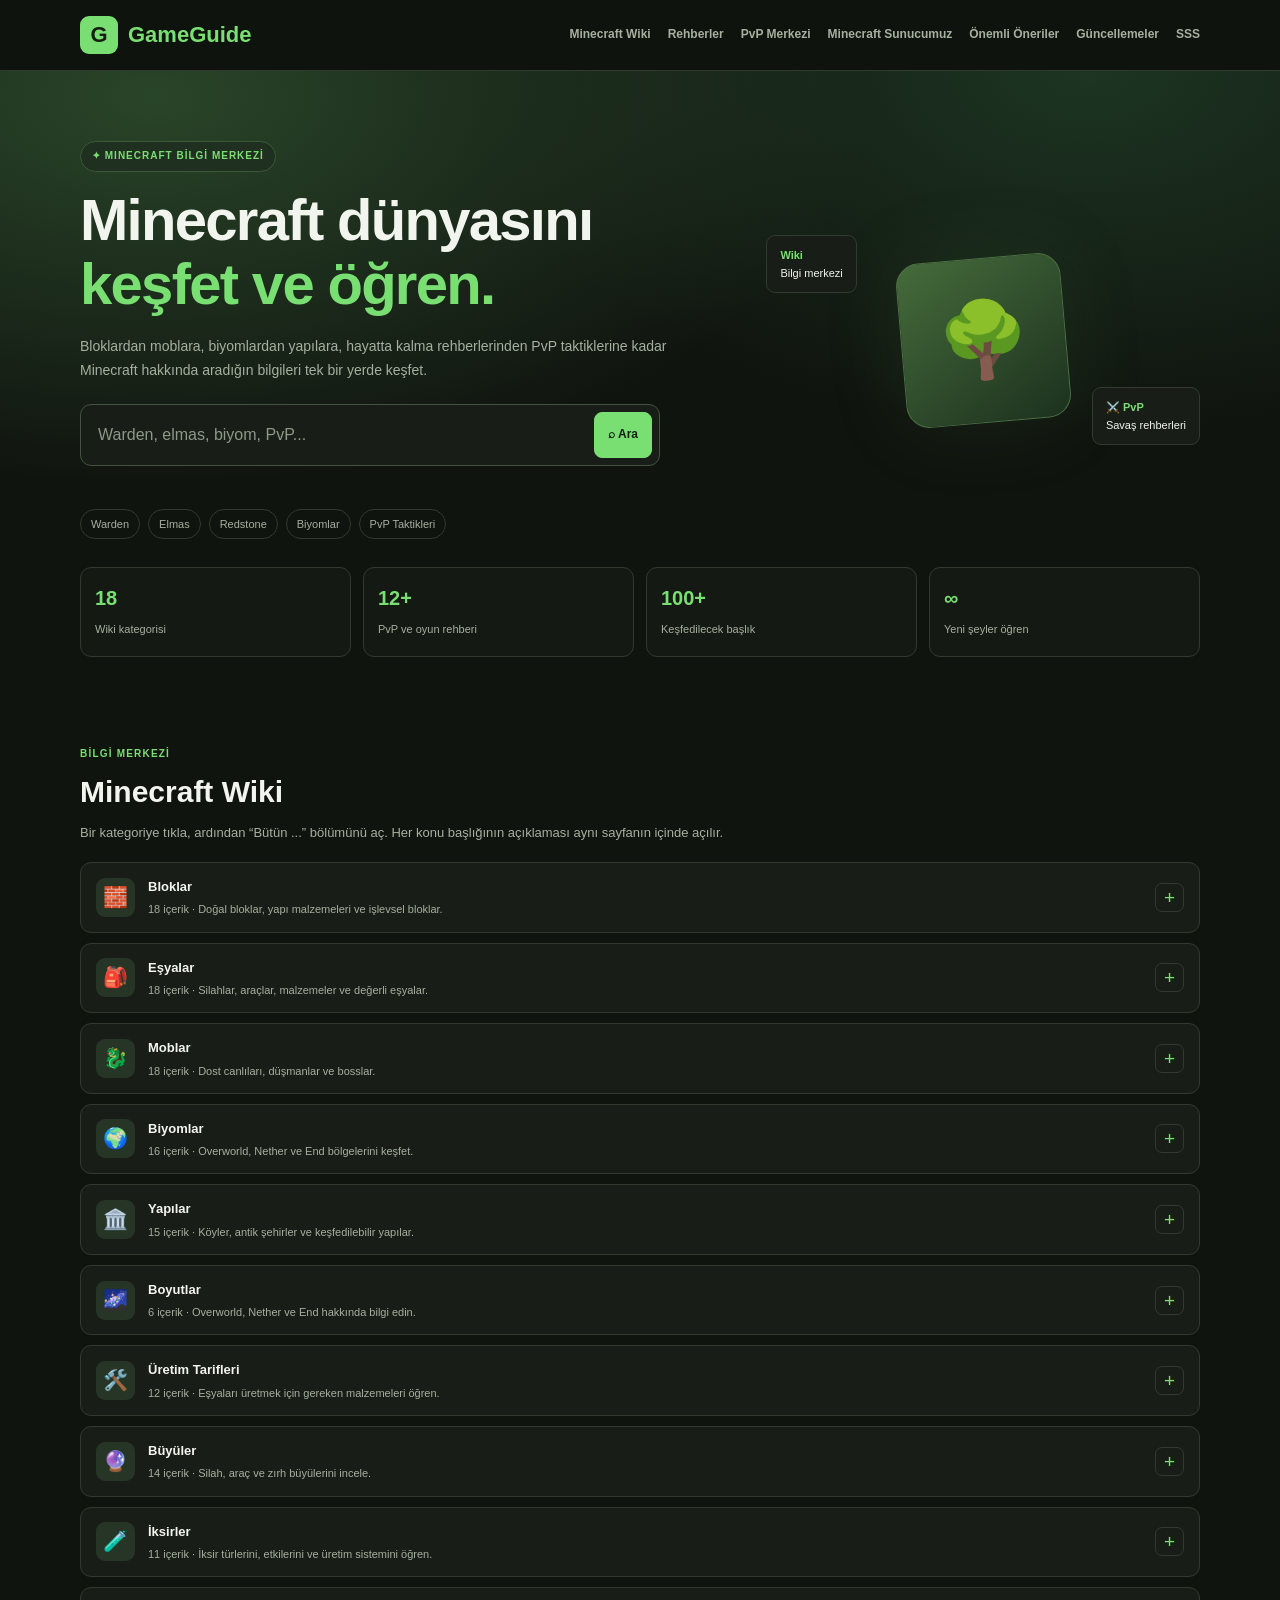
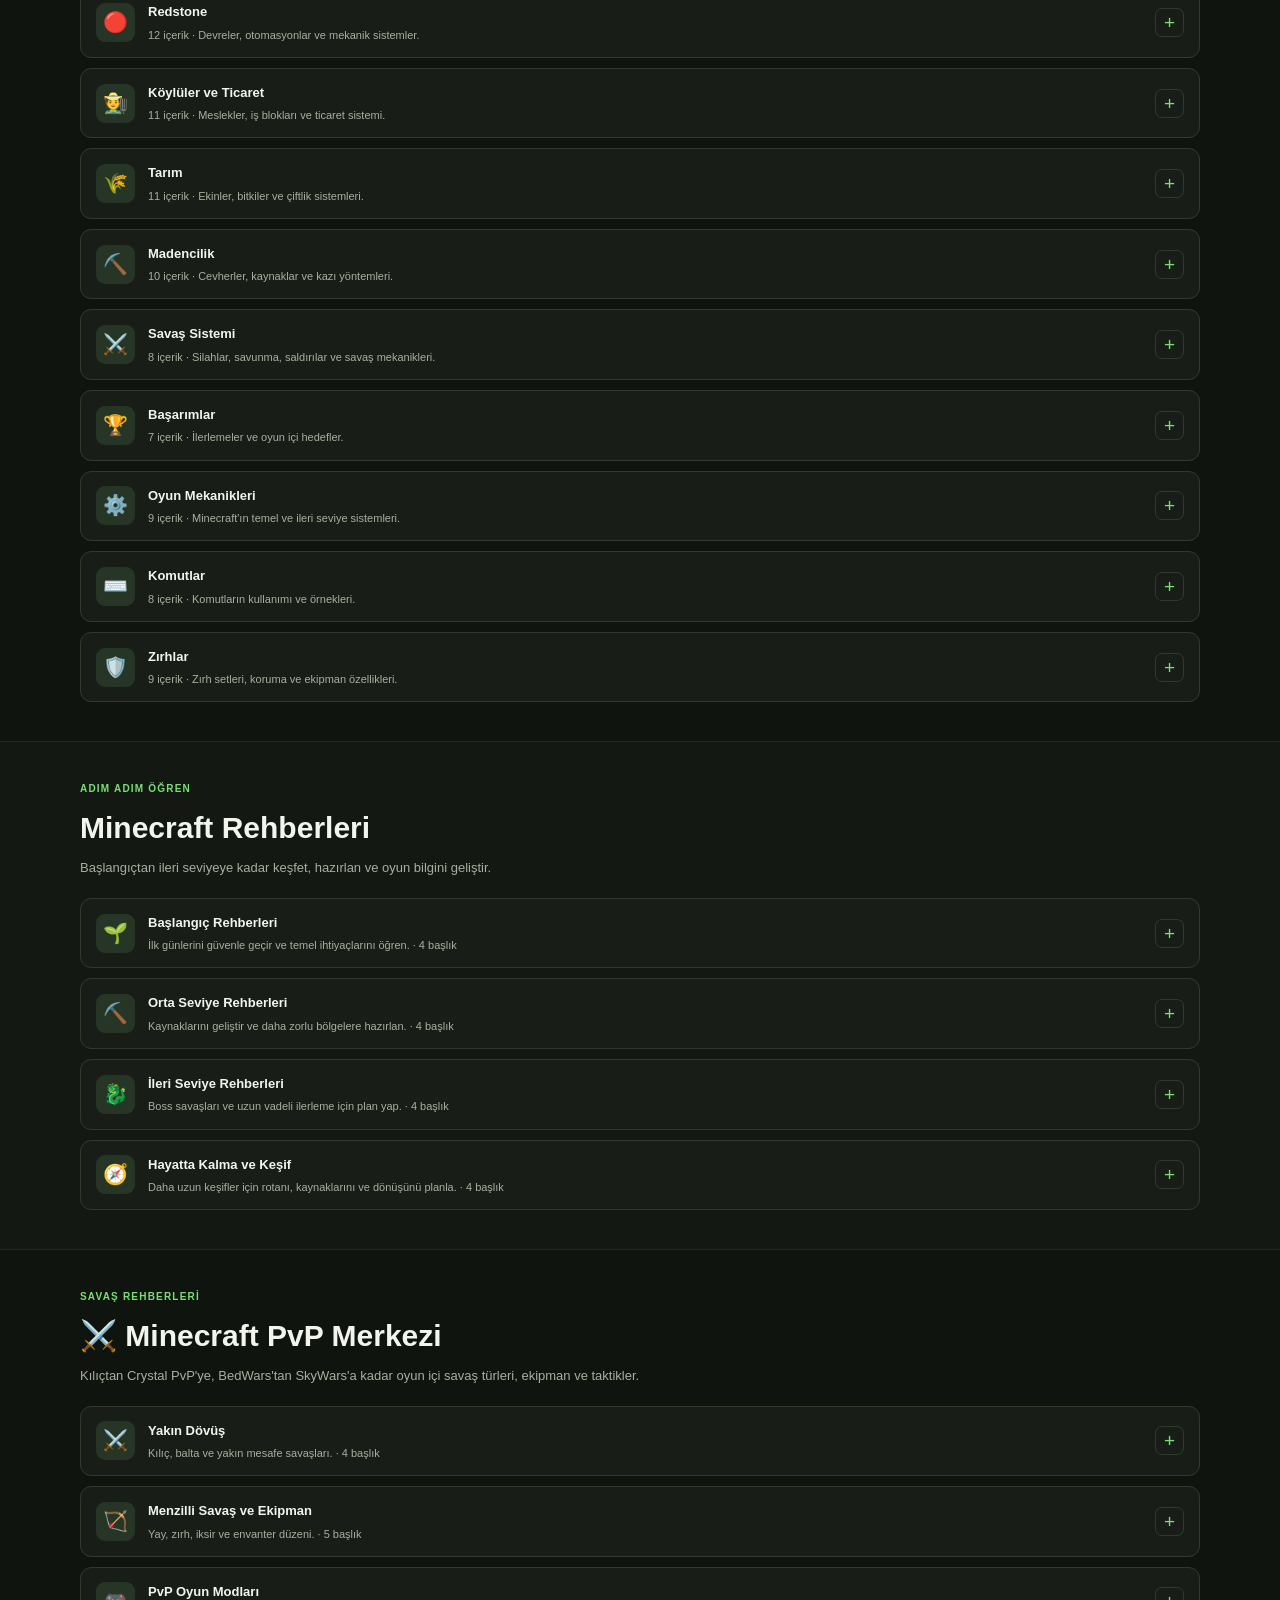
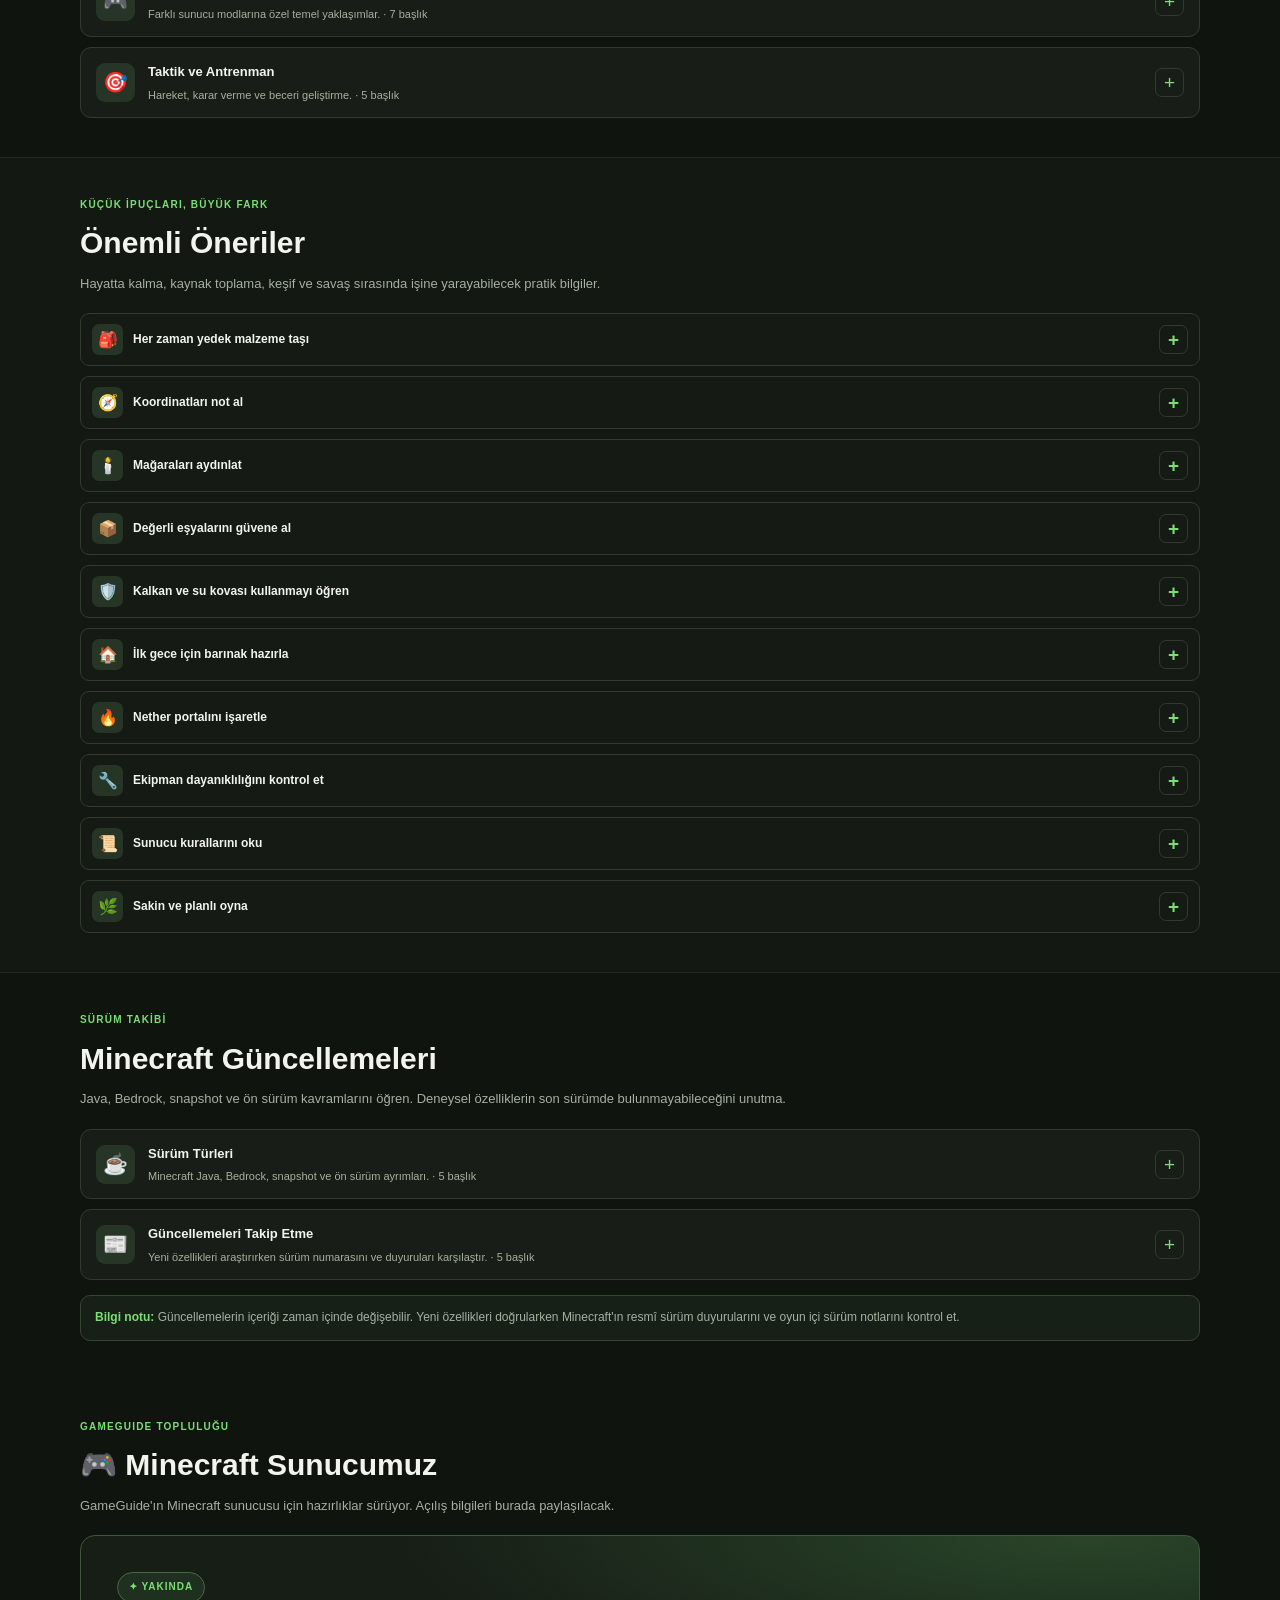
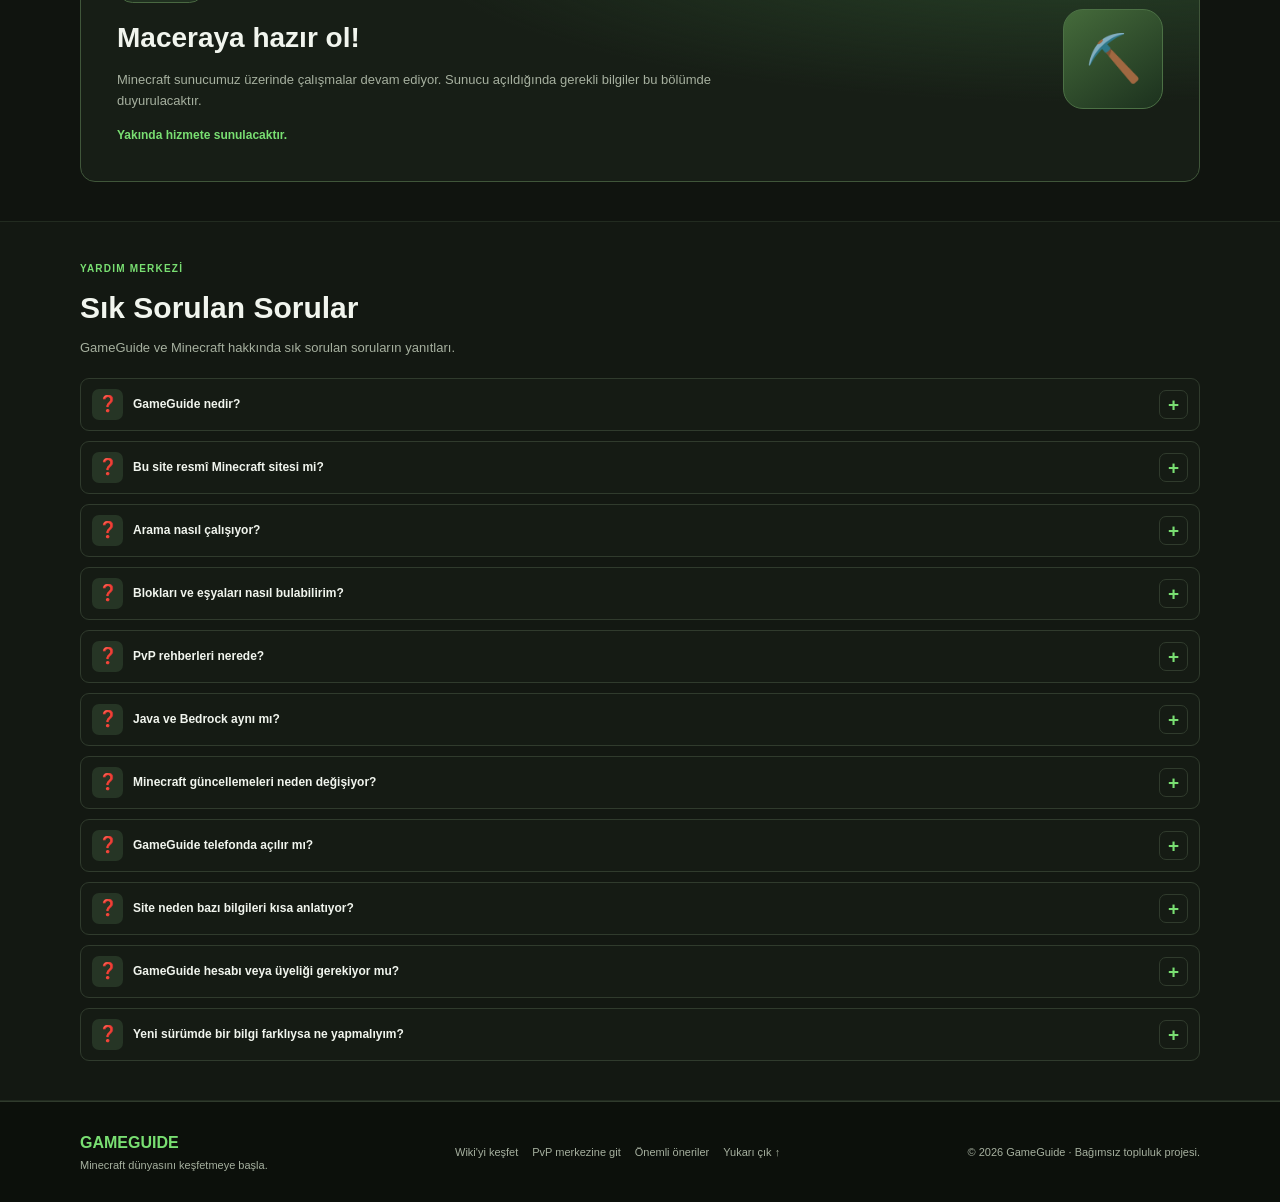
==== commit 9c4cb17c: "Update index.html" ====
--- a/index.html
+++ b/index.html
@@ -16,7 +16,6 @@
     --text: #f1f5ee;
     --muted: #a6b09f;
     --border: #303b2d;
-    --soft: #243322;
     --radius: 13px;
 }
 
@@ -134,7 +133,7 @@
     background: var(--panel);
 }
 
-/* ANA BÖLÜM */
+/* ANA SAYFA */
 
 .hero {
     padding: 70px 0 50px;
@@ -537,8 +536,6 @@
     gap: 8px;
 }
 
-/* BÜTÜN KATEGORİLER PANELİ */
-
 .topic.all-items {
     margin-bottom: 4px;
     border-color: #40563a;
@@ -564,15 +561,6 @@
     color: var(--muted);
     font-size: 12px;
     line-height: 1.7;
-}
-
-.empty-state {
-    padding: 18px;
-    border: 1px dashed var(--border);
-    border-radius: 10px;
-    color: var(--muted);
-    font-size: 13px;
-    text-align: center;
 }
 
 .search-status {
@@ -596,6 +584,70 @@
     color: var(--green);
 }
 
+/* MINECRAFT SUNUCUSU */
+
+.server-card {
+    display: flex;
+    align-items: center;
+    justify-content: space-between;
+    gap: 24px;
+    padding: clamp(22px, 4vw, 36px);
+    border: 1px solid #40563a;
+    border-radius: 15px;
+    background:
+        radial-gradient(ellipse at 90% 0%, #294529 0%, transparent 48%),
+        #171e16;
+}
+
+.server-card-copy {
+    max-width: 680px;
+}
+
+.server-badge {
+    display: inline-flex;
+    align-items: center;
+    gap: 8px;
+    padding: 6px 11px;
+    margin-bottom: 12px;
+    border: 1px solid #496841;
+    border-radius: 30px;
+    background: #203020;
+    color: var(--green);
+    font-size: 10px;
+    font-weight: 900;
+    letter-spacing: 1px;
+}
+
+.server-card h3 {
+    margin-bottom: 8px;
+    font-size: clamp(21px, 3vw, 28px);
+}
+
+.server-card p {
+    max-width: 650px;
+    color: var(--muted);
+    font-size: 13px;
+}
+
+.server-icon {
+    flex-shrink: 0;
+    width: 100px;
+    height: 100px;
+    display: grid;
+    place-items: center;
+    border: 1px solid #4c7145;
+    border-radius: 20px;
+    background: linear-gradient(145deg, #456b3b, #1c311e);
+    font-size: 46px;
+}
+
+.server-status {
+    margin-top: 14px;
+    color: var(--green);
+    font-size: 12px;
+    font-weight: 800;
+}
+
 /* FOOTER */
 
 footer {
@@ -761,6 +813,17 @@
         align-items: flex-start;
         flex-direction: column;
     }
+
+    .server-card {
+        align-items: flex-start;
+        flex-direction: column-reverse;
+    }
+
+    .server-icon {
+        width: 76px;
+        height: 76px;
+        font-size: 36px;
+    }
 }
 
 @media (prefers-reduced-motion: reduce) {
@@ -786,18 +849,17 @@
             <span>Game<span>Guide</span></span>
         </a>
 
-        <button
-            id="menuButton"
-            class="menu-button"
-            type="button"
-            aria-expanded="false"
-            aria-controls="nav"
-        >☰ Menü</button>
+        <button id="menuButton"
+                class="menu-button"
+                type="button"
+                aria-expanded="false"
+                aria-controls="nav">☰ Menü</button>
 
         <nav id="nav" class="nav" aria-label="Ana menü">
             <a href="#wiki">Minecraft Wiki</a>
             <a href="#rehberler">Rehberler</a>
             <a href="#pvp">PvP Merkezi</a>
+            <a href="#sunucumuz">Minecraft Sunucumuz</a>
             <a href="#ipuclari">Önemli Öneriler</a>
             <a href="#guncellemeler">Güncellemeler</a>
             <a href="#sss">SSS</a>
@@ -809,8 +871,8 @@
 
 <section class="hero" id="anasayfa">
     <div class="container">
+
         <div class="hero-layout">
-
             <div>
                 <span class="eyebrow">✦ MINECRAFT BİLGİ MERKEZİ</span>
 
@@ -826,13 +888,12 @@
                 </p>
 
                 <form id="searchForm" class="search-box" role="search">
-                    <input
-                        id="searchInput"
-                        type="search"
-                        placeholder="Warden, elmas, biyom, PvP..."
-                        aria-label="GameGuide içinde ara"
-                        autocomplete="off"
-                    >
+                    <input id="searchInput"
+                           type="search"
+                           placeholder="Warden, elmas, biyom, PvP..."
+                           aria-label="GameGuide içinde ara"
+                           autocomplete="off">
+
                     <button class="button button-primary" type="submit">⌕ Ara</button>
                 </form>
 
@@ -852,7 +913,6 @@
                 <div class="floating float-one"><strong>Wiki</strong>Bilgi merkezi</div>
                 <div class="floating float-two"><strong>⚔️ PvP</strong>Savaş rehberleri</div>
             </div>
-
         </div>
 
         <div class="stats">
@@ -872,8 +932,7 @@
             <h2>Minecraft Wiki</h2>
             <p>
                 Bir kategoriye tıkla, ardından “Bütün ...” bölümünü aç.
-                Konu başlıkları ve açıklamaları bu sayfanın içinde görünür;
-                detaylar için başka bir sayfaya gitmen gerekmez.
+                Her konu başlığının açıklaması aynı sayfanın içinde açılır.
             </p>
         </div>
 
@@ -898,10 +957,7 @@
         <div class="section-heading">
             <span class="kicker">SAVAŞ REHBERLERİ</span>
             <h2>⚔️ Minecraft PvP Merkezi</h2>
-            <p>
-                Kılıçtan Crystal PvP'ye, BedWars'tan SkyWars'a kadar
-                oyun içi savaş türleri, ekipman ve taktikler.
-            </p>
+            <p>Kılıçtan Crystal PvP'ye, BedWars'tan SkyWars'a kadar oyun içi savaş türleri, ekipman ve taktikler.</p>
         </div>
 
         <div id="pvpAccordion" class="accordion-list"></div>
@@ -913,10 +969,7 @@
         <div class="section-heading">
             <span class="kicker">KÜÇÜK İPUÇLARI, BÜYÜK FARK</span>
             <h2>Önemli Öneriler</h2>
-            <p>
-                Hayatta kalma, kaynak toplama, keşif ve savaş sırasında
-                işine yarayabilecek pratik bilgiler.
-            </p>
+            <p>Hayatta kalma, kaynak toplama, keşif ve savaş sırasında işine yarayabilecek pratik bilgiler.</p>
         </div>
 
         <div id="tipsAccordion" class="accordion-list"></div>
@@ -928,10 +981,7 @@
         <div class="section-heading">
             <span class="kicker">SÜRÜM TAKİBİ</span>
             <h2>Minecraft Güncellemeleri</h2>
-            <p>
-                Java, Bedrock, snapshot ve ön sürüm kavramlarını öğren.
-                Deneysel özelliklerin son sürümde bulunmayabileceğini unutma.
-            </p>
+            <p>Java, Bedrock, snapshot ve ön sürüm kavramlarını öğren. Deneysel özelliklerin son sürümde bulunmayabileceğini unutma.</p>
         </div>
 
         <div id="updatesAccordion" class="accordion-list"></div>
@@ -945,6 +995,32 @@
     </div>
 </section>
 
+<!-- MINECRAFT SUNUCUMUZ -->
+
+<section class="section" id="sunucumuz">
+    <div class="container">
+        <div class="section-heading">
+            <span class="kicker">GAMEGUIDE TOPLULUĞU</span>
+            <h2>🎮 Minecraft Sunucumuz</h2>
+            <p>GameGuide'ın Minecraft sunucusu için hazırlıklar sürüyor. Açılış bilgileri burada paylaşılacak.</p>
+        </div>
+
+        <div class="server-card">
+            <div class="server-card-copy">
+                <span class="server-badge">✦ YAKINDA</span>
+                <h3>Maceraya hazır ol!</h3>
+                <p>
+                    Minecraft sunucumuz üzerinde çalışmalar devam ediyor.
+                    Sunucu açıldığında gerekli bilgiler bu bölümde duyurulacaktır.
+                </p>
+                <div class="server-status">Yakında hizmete sunulacaktır.</div>
+            </div>
+
+            <div class="server-icon" aria-hidden="true">⛏️</div>
+        </div>
+    </div>
+</section>
+
 <section class="section section-alt" id="sss">
     <div class="container">
         <div class="section-heading">
@@ -979,462 +1055,467 @@
 
 <script>
 /* =========================================================
-   İÇERİK VERİLERİ
-   Tüm detaylar aynı index.html içinde açılır.
+   MINECRAFT WIKI KATEGORİLERİ
 ========================================================= */
 
 const wikiCategories = [
-    {
-        title: "Bloklar",
-        icon: "🧱",
-        description: "Doğal bloklar, yapı malzemeleri ve işlevsel bloklar.",
-        items: [
-            ["Taş", "🪨", "Yer altında bol bulunan temel yapı bloklarından biridir. Kırıldığında genellikle kırık taş düşürür; ipeksi dokunuş büyüsüyle taşın kendisi alınabilir."],
-            ["Toprak ve Çim Bloğu", "🌱", "Toprak birçok yerde bulunur. Çim, uygun ışık ve komşu çim blokları bulunduğunda toprağa yayılabilir."],
-            ["Kırık Taş", "🪨", "Taş kazıldığında çoğunlukla kırık taş elde edilir. Fırında eriterek tekrar taşa dönüştürebilir veya birçok tarifte kullanabilirsin."],
-            ["Odun ve Kütükler", "🌳", "Ağaç gövdelerinden elde edilir. Tahta, çubuk, alet ve yapı malzemeleri üretmenin temel kaynaklarındandır."],
-            ["Kum ve Kızıl Kum", "🏜️", "Çöllerde ve sahillerde sık görülür. Kuma yer çekimi uygulanır; fırında eritilince cam üretilebilir."],
-            ["Cam", "🪟", "Kumun fırında eritilmesiyle elde edilir. Pencerelerde ve dekorasyonda kullanılır; kırıldığında genellikle geri düşmez."],
-            ["Elmas Cevheri", "💎", "Derin yer altındaki nadir cevherlerden biridir. Demir veya daha iyi seviyede bir kazma gerekir; uygun yükseklikte ve dikkatli kazı yap."],
-            ["Demir Cevheri", "⛏️", "Fırında eritilerek demir külçesi elde edilir. Alet, zırh, kova ve pek çok temel eşyanın üretiminde kullanılır."],
-            ["Kömür Cevheri", "⚫", "Kömür; fırınlarda yakıt, meşale üretiminde malzeme olarak kullanılır. İlk maden gezilerinde yararlı bir kaynaktır."],
-            ["Redstone Bloğu ve Bileşenler", "🔴", "Redstone tozu ve bileşenleri sinyal taşıma, kapı, otomasyon ve çeşitli makineler yapmak için kullanılır."],
-            ["Obsidyen", "🟪", "Su ile lavın uygun şekilde etkileşmesiyle oluşabilir. Elmas veya netherit kazma ile kazılabilir ve Nether portalı yapmakta kullanılır."],
-            ["Yatak", "🛏️", "Geceyi atlamaya ve dünyadaki doğma noktanı belirlemeye yarar. Nether ve End'de kullanmaya çalışmak tehlikeli bir patlamaya neden olur."],
-            ["Sandık", "📦", "Eşyaları saklamak için kullanılır. İki sandığı yan yana yerleştirerek büyük sandık oluşturabilirsin."],
-            ["Fırın", "🔥", "Cevherleri eritmek ve yemek pişirmek için kullanılır. Yakıt olarak kömür, odun ve başka yanabilir eşyalar kullanılabilir."],
-            ["Büyü Masası", "🔮", "Deneyim seviyeleri ve lapis lazuli kullanarak eşyalara büyü eklemeyi sağlar. Etrafındaki kitaplıklar sunulan büyü seçeneklerini etkiler."],
-            ["Örs", "🔨", "Eşyaları birleştirmek, onarmak ve yeniden adlandırmak için kullanılır. İşlemler deneyim seviyesi gerektirebilir; örs zamanla aşınabilir."],
-            ["İş Masası", "🛠️", "3×3 üretim alanı açar. Oyundaki birçok tarif için temel bloktur."],
-            ["Fener ve Meşale", "💡", "Çevreyi aydınlatmaya yardımcı olur. Karanlık alanlarda güvenli gezinmek ve bazı düşmanların ortaya çıkma ihtimalini azaltmak için ışık kullan."]
-        ]
-    },
-    {
-        title: "Eşyalar",
-        icon: "🎒",
-        description: "Silahlar, araçlar, malzemeler ve değerli eşyalar.",
-        items: [
-            ["Elmas", "💎", "Güçlü aletler, zırh ve büyü masası gibi eşyalarda kullanılır. Değerli olduğu için üretim kararlarını planlı vermek faydalıdır."],
-            ["Netherit Külçesi", "🟣", "Netherit hurdası ve altın külçesiyle üretilir. Elmas ekipmanı netherit seviyesine yükseltmekte kullanılır."],
-            ["Demir Külçesi", "🔩", "Demir cevherini eriterek veya uygun demir eşyaları işleyerek elde edilebilir. Kova, kalkan, alet ve zırh tariflerinde kullanılır."],
-            ["Altın Külçesi", "🟨", "Altın cevherinden veya altın eşyaları işleyerek elde edilebilir. Bazı tariflerde ve Piglinlerle takasta işe yarar."],
-            ["Lapis Lazuli", "🔵", "Büyü masasında büyü uygulamak için gerekir. Cevheri kazarken yeterli ışık ve güvenli bir rota hazırlamak yararlıdır."],
-            ["Zümrüt", "🟢", "Köylülerle ticarette kullanılan para birimi benzeri bir eşyadır. Köylü görevlerini tamamlayıp ticaret yaparak elde edilebilir."],
-            ["Pusula", "🧭", "Normalde dünyanın başlangıç noktasını gösterir. Manyetit ile ilişkilendirildiğinde belirli bir noktayı takip etmek için kullanılabilir."],
-            ["Harita", "🗺️", "Keşfettiğin alanları görmene yardımcı olur. Haritayı kâğıtla büyütebilir ve bazı sürümlerde işaretleri takip edebilirsin."],
-            ["Kalkan", "🛡️", "Uygun şekilde tutulduğunda bazı saldırıları engeller. Zamanlama ve konumlama, özellikle yakın dövüşte önemlidir."],
-            ["Yay", "🏹", "Ok kullanarak uzaktan saldırmanı sağlar. Gererek atış yapmak menzil ve hasar üzerinde etkilidir."],
-            ["Arbalet", "🎯", "Ok veya havai fişek roketi fırlatabilir. Önceden doldurulabilir; uygun büyüler kullanımını değiştirebilir."],
-            ["Totem of Undying", "✨", "Elde tutulurken ölümcül bir durumda devreye girerek oyuncuyu hayatta tutabilir. Çok değerli olduğu için güvenli biçimde sakla ve doğru elde taşı."],
-            ["Ender İncisi", "🟣", "Kısa mesafelerde ışınlanmayı sağlar ve kullanıldığında bir miktar hasar verebilir. Uçurumlarda ve lav yakınında dikkatli kullan."],
-            ["Ateş Direnci İksiri", "🧪", "Belirli bir süre ateş ve lav hasarına karşı koruma sağlar. Nether keşfi öncesi hazırlamak yararlı olabilir."],
-            ["Elytra", "🪽", "Havada süzülmeni sağlar. Havai fişek roketleriyle uçuşunu uzatabilirsin; iniş yapacağın alanı önceden kontrol et."],
-            ["Shulker Kutusu", "📦", "İçindeki eşyaları kutu kırıldığında da korur. Çok eşya taşımayı kolaylaştırır; kutu yapmak için shulker kabuğu ve sandık gerekir."],
-            ["Etiket", "🏷️", "Örs yardımıyla isim verilerek moblara uygulanabilir. İsim etiketleri birçok yapıda veya balıkçılık gibi yöntemlerle bulunabilir."],
-            ["Kova", "🪣", "Su, lav ve bazı canlıları taşımakta kullanılabilir. Su kovası düşüşlerden kurtulmak veya lav yakınında güvenli alan oluşturmak için işe yarar."]
-        ]
-    },
-    {
-        title: "Moblar",
-        icon: "🐉",
-        description: "Dost canlıları, düşmanlar ve bosslar.",
-        items: [
-            ["Warden", "👹", "Derin Karanlık biyomunda ses ve titreşimlere tepki veren çok güçlü bir düşmandır. Onunla savaşmak yerine sessizce uzaklaşmak genellikle daha güvenlidir."],
-            ["Ender Dragon", "🐉", "End boyutunun boss'udur. Kristaller ejderhayı iyileştirdiğinden, saldırıdan önce onları güvenli biçimde etkisiz hâle getirmek gerekir."],
-            ["Wither", "☠️", "Wither iskeleti kafatasları ve ruh kumu/ruhsal toprakla çağrılan güçlü bir boss'tur. Savaş için geniş ve kontrollü bir alan seç."],
-            ["Creeper", "💥", "Oyuncuya yaklaştığında patlar. Mesafe korumak, kalkan kullanmak ve çevreyi aydınlatmak riskleri azaltabilir."],
-            ["Zombi", "🧟", "Karanlıkta ortaya çıkan temel düşmanlardan biridir. Kapalı ve aydınlık bir üs kurmak geceleri daha güvenli geçirmeni sağlar."],
-            ["İskelet", "🏹", "Uzaktan ok atarak saldırır. Siper kullanmak ve doğrudan açık alanda yaklaşmamak avantaj sağlar."],
-            ["Enderman", "🟪", "Genellikle oyuncu ona doğrudan baktığında saldırganlaşır. Suya karşı hassastır; dar ve alçak bir alan güvenli taktik sağlayabilir."],
-            ["Köylü", "🧑‍🌾", "Meslek bloklarıyla meslek kazanır ve oyuncuyla ticaret yapabilir. İş bloklarını ve yatakları düzenli tutmak köy düzenini kolaylaştırır."],
-            ["Demir Golem", "🗿", "Köyleri korumaya yardımcı olur. Köy sakinlerini korurken tehlikeli düşmanlara karşı güçlü bir savunmadır."],
-            ["Piglin", "🐽", "Nether'da bulunur ve altınla takas yapabilir. Altın zırhın bir parçasını giymek bazı Piglinlerin saldırganlığını önlemeye yardımcı olur."],
-            ["Blaze", "🔥", "Nether kalelerinde bulunur ve ateş saldırıları yapar. Ateş direnci ve dikkatli siper kullanımı karşılaşmayı kolaylaştırabilir."],
-            ["Shulker", "📦", "End şehirlerinde görülür. Mermileri oyuncuyu havaya kaldırabilir; siper ve zamanlama ile etkisini azaltabilirsin."],
-            ["Axolotl", "🩷", "Suda yaşayan dost canlılardan biridir. Su altı keşiflerinde belirli düşmanlara karşı yardımcı olabilir."],
-            ["Armadillo", "🦔", "Savana ve benzeri sıcak biyomlarda karşılaşılabilir. Fırça/üretim gibi mekanikleri sürüme göre inceleyerek ilgili eşyaları kullan."],
-            ["Kurt", "🐺", "Kemikle evcilleştirilebilir. Evcilleştirildiğinde takip edebilir ve bazı düşmanlara karşı yardımcı olur."],
-            ["Arı", "🐝", "Çiçeklerden polen toplar ve uygun kovanlarda bal üretimine yardımcı olur. Arı yuvasından bal alırken kamp ateşi kullanmak kızmalarını önleyebilir."],
-            ["Slime", "🟩", "Bataklıklarda veya slime parçalarında ortaya çıkabilir. Büyüklüğüne göre öldürüldüğünde daha küçük parçalara ayrılabilir."],
-            ["Phantom", "👻", "Uzun süre uyumayan oyuncuların yakınında ortaya çıkabilir. Düzenli uyumak ve çevreyi kontrol etmek karşılaşmayı azaltabilir."]
-        ]
-    },
-    {
-        title: "Biyomlar",
-        icon: "🌍",
-        description: "Overworld, Nether ve End bölgelerini keşfet.",
-        items: [
-            ["Ovalar", "🌾", "Geniş ve düz alanlarıyla başlangıç üssü kurmak için uygundur. Köyler ve hayvanlar bulunabilir."],
-            ["Orman", "🌲", "Ağaç ve odun kaynakları bol olan bir biyomdur. Ağaçlık alanlarda görünürlüğü artırmak için yol ve meşale kullan."],
-            ["Çöl", "🏜️", "Kum, kaktüs ve çöl köyleri gibi özellikler içerebilir. Ağaç az olduğundan odun kaynağını önceden hazırla."],
-            ["Tayga", "🌲", "Ladin ağaçları ve çeşitli canlılarla tanınır. Taiga köyleri bazı sürümlerde bulunabilir."],
-            ["Kiraz Korusu", "🌸", "Pembe çiçekli kiraz ağaçlarıyla bilinir. Görsel açıdan etkileyici yapı alanları için tercih edilebilir."],
-            ["Mantar Tarlaları", "🍄", "Mooshroom canlıları ve dev mantarlarıyla tanınır. Nadir görülen, kendine özgü bir biyomdur."],
-            ["Mangrov Bataklığı", "🌿", "Mangrov ağaçları, çamur ve kurbağalarla ilişkilidir. Kökler ve su yolları hareketi zorlaştırabileceğinden yönünü takip et."],
-            ["Buz Düzlükleri", "❄️", "Kar ve buzla kaplı soğuk bir biyomdur. Yiyecek ve odun bulmayı planlamak başlangıçta önemlidir."],
-            ["Derin Karanlık", "🌑", "Sculk blokları ve antik şehirlerle ilişkilidir. Gürültüye dikkat et; Warden tehlikesi nedeniyle kontrollü hareket et."],
-            ["Nether Çoraklıkları", "🔥", "Nether'da sık görülen biyomlardan biridir. Lav gölleri ve tehlikeli düşmanlar nedeniyle köprü kurarken korunaklı ilerle."],
-            ["Kızıl Orman", "🍄", "Nether'da kırmızı mantar benzeri bitki örtüsü bulunur. Hoglin ve Piglin gibi canlılara dikkat et."],
-            ["Çarpık Orman", "🩵", "Nether'ın mavi tonlu biyomudur. Endermanlar yaygın olabilir; görüş yönüne dikkat et."],
-            ["Ruh Kumu Vadisi", "💀", "Fosiller, ruh kumu ve iskeletlerle karşılaşılabilir. Hareket hızını etkileyen zeminlerde açık alanı dikkatli geç."],
-            ["Bazalt Deltaları", "🌋", "Bazalt ve kara taş oluşumlarıyla bilinir. Düzensiz zemin ve lav cepleri yüzünden yavaş ilerlemek faydalıdır."],
-            ["End Adaları", "🌌", "End ana adasının ötesindeki adalar, End şehirlerini bulabileceğin bölgelerdir. Güvenli köprüler ve ender incileri işe yarayabilir."],
-            ["Sahil", "🏖️", "Kara ve okyanus arasında geçiş alanıdır. Kum, su ve bazen gömülü hazine haritalarıyla karşılaşılabilir."]
-        ]
-    },
-    {
-        title: "Yapılar",
-        icon: "🏛️",
-        description: "Köyler, antik şehirler ve keşfedilebilir yapılar.",
-        items: [
-            ["Köy", "🏘️", "Köylüler, yataklar ve meslek blokları içeren yerleşimlerdir. Erzak, yatak ve ticaret fırsatı bulabilirsin."],
-            ["Antik Şehir", "🏙️", "Derin Karanlıkta oluşan büyük bir yer altı yapısıdır. Sculk sensörlerini tetiklememek için yavaş ve sessiz ilerle."],
-            ["Nether Kalesi", "🏰", "Blaze ve Wither iskeletleri gibi canlılar içerir. Ateş direnci, yiyecek ve korunaklı bir rota hazırlamak yararlı olur."],
-            ["Bastion Kalıntısı", "🧱", "Nether'da Piglinlerle ilişkili tehlikeli bir yapıdır. Sandıkları açarken çevredeki Piglinleri ve düşüşleri hesaba kat."],
-            ["Okyanus Anıtı", "🌊", "Guardian ve Elder Guardian gibi canlıların bulunduğu su altı yapısıdır. Su altında nefes ve görüş için hazırlık yap."],
-            ["Orman Konağı", "🌳", "Karanlık ormanlarda bulunan büyük bir yapıdır. İçinde tehlikeli illagerlar olabilir; yeterli zırh ve yiyecek getir."],
-            ["Yağmacı Karakolu", "🏹", "Pillagerların koruduğu gözetleme yapısıdır. Yaklaşırken menzilli saldırılara ve çevredeki devriyelere dikkat et."],
-            ["Çöl Tapınağı", "🔺", "Merkezindeki tuzaklı oda ve ganimet sandıklarıyla bilinir. Ortadaki basınç plakasına dikkat ederek dikkatli kaz."],
-            ["Deniz Harabesi", "🪸", "Okyanuslarda veya sahillerde bulunabilen eski kalıntılardır. Bazı yapılar gömülü hazine haritaları içerebilir."],
-            ["Gemi Enkazı", "🚢", "Okyanus ve sahillerde bulunur. Sandıklar yiyecek, malzeme veya hazine haritası sağlayabilir."],
-            ["End Şehri", "🏯", "End adalarında bulunur. Shulkerlarla karşılaşabilirsin; bazı yapılarda elytra içeren gemiler yer alabilir."],
-            ["Deneme Odaları", "⚙️", "Bakır ve tüf bloklarıyla oluşturulmuş, deneme spawnerları içeren bir yapıdır. Ekipmanını ve yiyeceğini hazırlayarak ilerle."],
-            ["Maden Kuyusu", "⛏️", "Yer altında koridorlar ve raylarla karşılaşabileceğin eski bir yapıdır. Mağara örümcekleri ve lavlara dikkat et."],
-            ["İglo", "❄️", "Karlı biyomlarda bulunabilen küçük yapılardır. Bazılarında gizli bir alt bölüm bulunabilir."],
-            ["Buried Treasure / Gömülü Hazine", "🗺️", "Hazine haritasındaki işareti takip ederek kum veya çakılın altında sandık arayabilirsin. Haritadaki X işaretine göre konumunu ayarla."]
-        ]
-    },
-    {
-        title: "Boyutlar",
-        icon: "🌌",
-        description: "Overworld, Nether ve End hakkında bilgi edin.",
-        items: [
-            ["Overworld", "🌎", "Oyuna genellikle burada başlarsın. Biyomlar, köyler, mağaralar ve pek çok doğal kaynak bu boyuttadır."],
-            ["Nether", "🔥", "Obsidyen portalıyla ulaşılır. Lav, dar köprüler ve düşmanlar nedeniyle ateş direnci ve sağlam blok taşımak yararlıdır."],
-            ["End", "🌌", "Ender Dragon ile ilişkilendirilen boyuttur. Giriş için Ender gözüyle kaleyi bulup portal odasını keşfetmek gerekir."],
-            ["Nether Portalı", "🟪", "Obsidyen çerçeve ateşle etkinleştirilir. Portal bağlantıları koordinatlara göre eşleşir; uzak mesafeleri kısaltabilir."],
-            ["End Portalı", "🟣", "Kalelerdeki portal odasında bulunur. Eksik yuvalara Ender gözü yerleştirildiğinde etkinleşir."],
-            ["Boyutlar Arası Hazırlık", "🎒", "Yiyecek, yedek bloklar, kalkan ve uygun ekipman getir. Eşyalarını kaybetmemek için güvenli dönüş rotası planla."]
-        ]
-    },
-    {
-        title: "Üretim Tarifleri",
-        icon: "🛠️",
-        description: "Eşyaları üretmek için gereken malzemeleri öğren.",
-        items: [
-            ["Tahta ve Çubuk", "🪵", "Kütükleri tahtaya dönüştür; tahtaları üretim alanına yerleştirerek çubuk üret. Temel alet tarifleri için gerekir."],
-            ["Taş Kazma", "⛏️", "Üç kırık taş ve iki çubukla üretilir. Demir ve daha değerli kaynakları kazmak için başlangıç ekipmanıdır."],
-            ["Fırın", "🔥", "Sekiz kırık taşı üretim masasının dış çevresine yerleştirerek üretilebilir. Eritme ve yemek pişirmede kullanılır."],
-            ["Sandık", "📦", "Sekiz tahta bloğuyla üretilebilir. Eşya biriktirmek için erken oyunda öncelikli tariflerdendir."],
-            ["Kalkan", "🛡️", "Tahta ve demir külçesi kullanılarak üretilir. Tarifin dizilimi sürüme göre kontrol edilebilir."],
-            ["Yatak", "🛏️", "Üç tahta ve aynı renkten üç yün ile üretilebilir. Doğma noktası belirlemeyi ve geceyi atlamayı sağlar."],
-            ["Ok", "🏹", "Çubuk, çakmaktaşı ve tüy kullanılarak üretilebilir. Yay veya arbaletle menzilli saldırı yapmanı sağlar."],
-            ["Pusula", "🧭", "Dört demir külçesi ve bir redstone tozu ile üretilebilir. Başlangıç konumunu veya manyetit hedefini bulmaya yardımcı olur."],
-            ["Büyü Masası", "🔮", "Elmas, obsidyen ve kitapla üretilir. Ekipmanına büyü eklemek için deneyim seviyesi ve lapis lazuli gerekir."],
-            ["Olta", "🎣", "Çubuklar ve ip ile üretilebilir. Balık ve bazı ek ganimetleri elde etmek için kullanılır."],
-            ["Havai Fişek Roketi", "🎆", "Kâğıt ve barutla üretilir; yıldız eklenirse görsel patlama oluşabilir. Elytra uçuşunda roket kullanımı önemlidir."],
-            ["Ender Gözü", "🟣", "Ender incisi ve blaze tozuyla üretilir. Kaleyi bulmaya ve End portalını etkinleştirmeye yardımcı olur."]
-        ]
-    },
-    {
-        title: "Büyüler",
-        icon: "🔮",
-        description: "Silah, araç ve zırh büyülerini incele.",
-        items: [
-            ["Keskinlik", "⚔️", "Kılıç ve baltanın yakın dövüş hasarını artırır. Genel savaşlar için çok yönlü bir seçenektir."],
-            ["Koruma", "🛡️", "Zırhın gelen hasara karşı korumasını artırır. Belirli hasar türlerine özel büyülerle farkları vardır."],
-            ["Verimlilik", "⛏️", "Kazma, balta, kürek ve benzeri araçların blok kırma hızını artırır."],
-            ["Kırılmazlık", "🔧", "Eşyanın dayanıklılığının daha seyrek azalmasına yardımcı olur."],
-            ["Tamir", "✨", "Deneyim kürelerini kullanarak elde tutulan veya giyilen uygun eşyaların dayanıklılığını onarır."],
-            ["İpeksi Dokunuş", "🧊", "Bazı blokları normal düşen eşyaları yerine kendileri olarak toplamayı sağlar. Servet büyüsüyle aynı anda kullanılamaz."],
-            ["Servet", "💎", "Uygun bloklardan düşen kaynak miktarını artırabilir. Elmas, kömür ve bazı diğer cevherlerde değerlidir."],
-            ["Alevden Çehre", "🔥", "Kılıçla yapılan saldırılara ateş etkisi ekler. Etkisi yaratığa ve oyun koşullarına göre değişebilir."],
-            ["Geri Tepme", "💨", "Vurulan hedefi geriye iter. Rakipleri uzak tutmaya yarar, ancak bazı hedeflerin takibini zorlaştırabilir."],
-            ["Sonsuzluk", "🏹", "Yayın normal okları sınırsız kullanmasını sağlar; yine de envanterde en az bir ok gerekir."],
-            ["Güç", "🎯", "Yayın hasarını artırır. Uzaktan savaşta ve uçan hedeflere karşı faydalıdır."],
-            ["Düşen Tüy", "🪶", "Düşme hasarını azaltır. Dağlık alanlarda ve yüksek yapılarda güvenli hareket etmeye yardımcı olur."],
-            ["Su Altı Nefesi", "🌊", "Su altında daha uzun nefes tutmayı sağlar. Okyanus anıtı ve enkaz keşiflerinde yararlı olabilir."],
-            ["Ateş Koruması", "🔥", "Ateş kaynaklı hasarı azaltır. Nether gezileri için ateş direnci iksiriyle aynı etkiye sahip değildir."]
-        ]
-    },
-    {
-        title: "İksirler",
-        icon: "🧪",
-        description: "İksir türlerini, etkilerini ve üretim sistemini öğren.",
-        items: [
-            ["İksir Standı", "🧪", "Blaze çubuğuyla üretilebilir. Su şişelerine temel malzemeler ekleyerek iksir yapmanı sağlar."],
-            ["Ateş Direnci", "🔥", "Lav ve ateş kaynaklı hasara karşı belirli süre koruma sağlar. Nether gezilerinde yararlıdır."],
-            ["Hız", "💨", "Hareket hızını geçici olarak artırır. Keşif ve geri çekilme sırasında avantaj sağlayabilir."],
-            ["Kuvvet", "💪", "Yakın dövüş hasarını artırır. Güçlü düşmanlarla savaşmadan önce uygun bir seçenek olabilir."],
-            ["Yenilenme", "❤️", "Canın zaman içinde yenilenmesine yardımcı olur. Zor karşılaşmalarda zamanlama önemlidir."],
-            ["Gece Görüşü", "🌙", "Karanlıkta çevreni daha rahat görmeni sağlar. Derin mağaralar ve su altı keşfi için faydalıdır."],
-            ["Su Altında Nefes", "🐠", "Su altında nefes alma süresini artırır. Uzun dalışlarda iyi bir hazırlıktır."],
-            ["Zayıflık", "🌀", "Hedefin yakın dövüş gücünü azaltır. Bazı köylü iyileştirme mekaniklerinde kullanılır."],
-            ["Sıçrama", "🦘", "Zıplama yüksekliğini artırır ve bazı düşme koşullarına yardımcı olabilir."],
-            ["İksir Süresini Uzatma", "🔴", "Uygun iksire redstone eklemek etki süresini uzatabilir. Her iksirde aynı biçimde çalışmayabilir."],
-            ["İksiri Fırlatılabilir Yapma", "💦", "Uygun iksire barut ekleyerek fırlatılabilir iksir oluşturabilirsin. Etki çevredeki hedeflere yayılabilir."]
-        ]
-    },
-    {
-        title: "Redstone",
-        icon: "🔴",
-        description: "Devreler, otomasyonlar ve mekanik sistemler.",
-        items: [
-            ["Redstone Tozu", "🔴", "Devrelerde sinyal taşır. Sinyal gücü mesafeyle azalabilir; tekrarlayıcılarla sinyali yenileyebilirsin."],
-            ["Redstone Tekrarlayıcı", "🔁", "Sinyali güçlendirip gecikme eklemek için kullanılır. Otomasyon zamanlamasında temel parçadır."],
-            ["Karşılaştırıcı", "➗", "Kapların doluluk seviyesini ve bazı blok sinyallerini okuyabilir. Otomatik sıralama ve ölçüm devrelerinde kullanılır."],
-            ["Piston", "🧱", "Sinyal geldiğinde blokları iter. Kapılar, gizli girişler ve taşınan mekanizmalar yapılabilir."],
-            ["Yapışkan Piston", "🟩", "Pistonun ittiği bloğu geri çekmesine yardımcı olur. Hareketli zemin ve gizli kapılarda kullanılır."],
-            ["Gözlemci", "👁️", "Önündeki blok değişimlerini algılayıp kısa bir redstone sinyali üretir. Otomatik çiftliklerde kullanışlıdır."],
-            ["Huni", "📥", "Eşyaları kaplar arasında aktarır. Sandık, fırın ve otomatik çiftliklerde eşya taşımaya yarar."],
-            ["Dağıtıcı", "📤", "Redstone sinyaliyle içindeki eşyaları kullanabilir veya fırlatabilir. Sıvı, ok ve diğer eşyalarla farklı işler yapar."],
-            ["Damlatıcı", "⬇️", "Sinyal verildiğinde eşya fırlatır; dağıtıcıdan farklı davranışları vardır. Eşya aktarma sistemlerinde kullanılır."],
-            ["Redstone Lambası", "💡", "Sinyal geldiğinde ışık verir. Otomatik aydınlatma ve durum göstergeleri tasarlamak için kullanılır."],
-            ["Basınç Plakası", "🟫", "Oyuncu, mob veya eşya gibi etkenlerle redstone sinyali gönderebilir. Tuzak veya kapı devresinde kullanılabilir."],
-            ["Otomatik Çiftlik", "🌾", "Gözlemci, piston, su ve huni gibi parçalarla kaynak toplama işlemlerinin bir bölümünü otomatikleştirebilirsin."]
-        ]
-    },
-    {
-        title: "Köylüler ve Ticaret",
-        icon: "🧑‍🌾",
-        description: "Meslekler, iş blokları ve ticaret sistemi.",
-        items: [
-            ["Köylü Meslekleri", "🧑‍🌾", "İşsiz köylü uygun iş bloğuna erişirse meslek edinebilir. Mesleği olan köylüyle ticaret yaptıktan sonra mesleği kolayca değişmez."],
-            ["Kütüphaneci", "📚", "Kürsü ile meslek kazanır. Kitap, kâğıt ve büyülü kitap gibi ticaret seçenekleri sunabilir."],
-            ["Zırhçı", "🛡️", "Yüksek seviyelerde zırh parçaları takas edebilir. İş bloğu yüksek fırındır."],
-            ["Alet Ustası", "⛏️", "Kazma ve diğer araçlarla ilgili ticaretler sunabilir. İş bloğu demirci masasıdır."],
-            ["Silah Ustası", "⚔️", "Silahlarla ilgili ticaretler sunabilir. İş bloğu bileme taşıdır."],
-            ["Çiftçi", "🌾", "Ekin, sebze ve diğer tarım ürünleri üzerinden ticaret yapabilir. İş bloğu komposterdir."],
-            ["Okçu", "🏹", "Çubuk, ip ve ok gibi eşyalarla ticaret yapabilir. İş bloğu okçuluk masasıdır."],
-            ["Rahip", "🧪", "Bazı büyü ve iksir malzemeleriyle ilgili ticaretler sunabilir. İş bloğu iksir standıdır."],
-            ["Demirci Masası", "🔧", "Alet ustasının iş bloğudur; aynı zamanda elmas ekipmanı netherit seviyesine yükseltmekte kullanılır."],
-            ["Köylü İyileştirme", "❤️", "Zombi köylü, zayıflık etkisi ve altın elma kullanılarak iyileştirilebilir. Yakınındaki düşmanlardan korumak önemlidir."],
-            ["Ticaret Fiyatları", "💚", "Fiyatlar itibar, talep ve oyun koşullarından etkilenebilir. Sürekli aynı eşyayı alıp satmak fiyatı artırabilir."]
-        ]
-    },
-    {
-        title: "Tarım",
-        icon: "🌾",
-        description: "Ekinler, bitkiler ve çiftlik sistemleri.",
-        items: [
-            ["Buğday", "🌾", "Tohumları sürülmüş ve uygun koşullardaki toprağa ek. Suya yakın tarla ve yeterli ışık büyümeyi destekler."],
-            ["Havuç ve Patates", "🥕", "Köylerde veya belirli ganimetlerde bulunabilir. Tarla kurarak sürdürülebilir yiyecek kaynağı oluşturabilirsin."],
-            ["Şeker Kamışı", "🎋", "Su kenarındaki uygun bloklarda büyür. Kâğıt üretimi ve bazı tariflerde kullanılır."],
-            ["Bambu", "🎍", "Hızlı büyüyen bir bitkidir. İskele ve bambu yapı malzemeleri üretmek için değerlidir."],
-            ["Kabak ve Karpuz", "🎃", "Tarlada gövde ve meyve alanı gerekir. Meyvenin çıkacağı komşu blokların boş olmasına dikkat et."],
-            ["Hayvan Yetiştirme", "🐄", "İnek, koyun ve tavuk gibi canlıları uygun yiyeceklerle besleyerek çoğaltabilirsin. Çitlerle güvenli alan oluştur."],
-            ["Arı Çiftliği", "🐝", "Çiçek ve kovan kullanarak bal peteği veya bal şişesi toplanabilir. Hasattan önce kamp ateşi koymak arıların sakin kalmasına yardımcı olur."],
-            ["Komposter", "♻️", "Bazı bitki ve yiyecek eşyaları kompostlanarak kemik tozu üretilebilir. Çiftlik otomasyonlarına eklenebilir."],
-            ["Mantar Yetiştirme", "🍄", "Uygun düşük ışıklı alanlar ve doğru bloklar mantarların yayılmasını destekler. Büyük mantar yetiştirmek için kemik tozu kullanılabilir."],
-            ["Ağaç Çiftliği", "🌳", "Fidanları uygun aralıkla dik, büyüme alanını açık bırak ve büyüme için gereken ışığı sağla."],
-            ["Otomatik Ekin Toplama", "💧", "Su akışı ve huni düzenleri hasadı kolaylaştırabilir. Tasarımın ekin türüne ve oyun sürümüne uygun olduğundan emin ol."]
-        ]
-    },
-    {
-        title: "Madencilik",
-        icon: "⛏️",
-        description: "Cevherler, kaynaklar ve kazı yöntemleri.",
-        items: [
-            ["Elmas Bulma", "💎", "Derin yer altındaki uygun yüksekliklerde mağara keşfi veya planlı tünel kazısı yap. Lav ve düşüş riskine karşı blok, su ve yiyecek taşı."],
-            ["Demir Bulma", "⛏️", "Mağaralarda ve dağlık alanlarda bulunabilir. İlerledikçe yeterli demir toplayarak kova, kalkan ve ekipman yap."],
-            ["Kömür ve Bakır", "⚫", "Kömür yakıt ve meşale için, bakır ise yapı ve çeşitli tarifler için kullanılır. Görünür damarları güvenli biçimde takip et."],
-            ["Altın Bulma", "🟨", "Overworld'de ve Nether'da farklı biçimlerde bulunur. Nether altın cevherini kazarken Piglinlerin yakınlığını dikkate al."],
-            ["Antik Enkaz", "🟣", "Nether'da nadir bulunan antik enkaz, eritildiğinde netherit hurdası verir. Lav ve patlamaya karşı dikkatli kazı yap."],
-            ["Y-Seviyesi", "📏", "Cevher dağılımı oyun sürümüne göre farklılaşabilir. En iyi yükseklik için oynadığın sürümün güncel cevher dağılımını kontrol et."],
-            ["Mağara Hazırlığı", "🎒", "Meşale, yiyecek, kalkan, su kovası, yedek kazma ve inşaat bloğu getir. Girişe işaret koyarak dönüş yolunu kaybetme."],
-            ["Güvenli Kazı", "🧱", "Tam altındaki veya üstündeki bloğu kontrol etmeden kazma. Lav ve yüksek düşüşlere karşı yan koridor veya merdivenli iniş kullan."],
-            ["Şerit Madenciliği", "⛏️", "Belirli aralıklarla paralel tüneller açarak kaynak arayabilirsin. Mağara keşfiyle birlikte kullanıldığında alan taramasını kolaylaştırır."],
-            ["Cevher Büyüleri", "✨", "Servet kaynak miktarını artırabilir; İpeksi Dokunuş cevher bloğunu saklamayı sağlar. İhtiyacına göre doğru kazmayı seç."]
-        ]
-    },
-    {
-        title: "Savaş Sistemi",
-        icon: "⚔️",
-        description: "Silahlar, savunma, saldırılar ve savaş mekanikleri.",
-        items: [
-            ["Saldırı Zamanlaması", "⏱️", "Java Edition'da silah saldırı dolumunu izlemek hasarı artırabilir. Rastgele hızlı tıklamak yerine saldırı zamanını öğren."],
-            ["Kalkan Kullanımı", "🛡️", "Gelen bazı saldırıları engeller. Rakibin saldırısı bittikten sonra karşılık vermek ve çevreyi gözlemek önemlidir."],
-            ["Kritik Vuruş", "⬆️", "Uygun düşüş sırasında yapılan saldırı ek hasar verebilir. Zıplama zamanlaması ve hedefe doğru hareket koordinasyon gerektirir."],
-            ["Geri İtme ve Mesafe", "↔️", "Hedefle arandaki mesafe saldırı menzili ve geri itme üzerinde etkili olabilir. Dar alanlarda konumunu koru."],
-            ["Yay ile Savaş", "🏹", "Atışı gererek güçlendir, hedefin hareketini tahmin et ve siper kullan. Okların sınırlıysa isabetli atışlara odaklan."],
-            ["Zırh ve Koruma", "🛡️", "Daha iyi zırh hasarı azaltır, ancak açlık, düşüş, büyüler ve özel hasar türleri de önemlidir."],
-            ["İksirli Savaş", "🧪", "Hız, kuvvet, ateş direnci ve yenilenme gibi etkiler belirli savaşlarda yardımcı olabilir. İksirleri güvenli yerde ve doğru zamanda kullan."],
-            ["Çevreyi Kullanma", "🌋", "Duvarlar, yükseklik, su ve siper savaş sonucunu etkileyebilir. Lav veya uçurum yakınında plansız hamle yapma."]
-        ]
-    },
-    {
-        title: "Başarımlar",
-        icon: "🏆",
-        description: "İlerlemeler ve oyun içi hedefler.",
-        items: [
-            ["İlerleme Kitabı", "📖", "Java Edition'daki ilerlemeler, yaptığın keşifleri ve tamamladığın hedefleri takip eder. Gereksinimlerini oyun içinden inceleyebilirsin."],
-            ["İlk Aletler", "🪵", "Odun topla ve ilk aletlerini üret. Bu adım temel madencilik ve hayatta kalma döngüsünü başlatır."],
-            ["Nether'a Gir", "🔥", "Portal yapıp Nether'a geçmek yeni kaynaklara ve ilerleme hedeflerine erişmeni sağlar. İyi hazırlan."],
-            ["End'e Yolculuk", "🌌", "Kaleyi bul, End portalını etkinleştir ve End'e girmeden önce yeterli ekipman ile dönüş hazırlığını yap."],
-            ["Ender Dragon", "🐉", "Kristalleri ve ejderhanın saldırılarını takip ederek savaşı tamamla. Yay, blok ve iyileştirme eşyaları hazırlamak faydalıdır."],
-            ["Köylü Ticareti", "💚", "Bir köylüyle başarılı bir takas yaparak ticaret mekaniklerini keşfet. Mesleğe göre uygun eşya topla."],
-            ["Hayvan Çiftliği", "🐄", "Uygun yiyeceklerle iki hayvanı besleyip çoğaltarak sürdürülebilir kaynak oluştur."]
-        ]
-    },
-    {
-        title: "Oyun Mekanikleri",
-        icon: "⚙️",
-        description: "Minecraft'ın temel ve ileri seviye sistemleri.",
-        items: [
-            ["Gün ve Gece Döngüsü", "☀️", "Dünya döngüsü zamanla ilerler. Gece düşmanlarla karşılaşma ihtimali yükseldiğinden ilk gün barınak ve ışık hazırla."],
-            ["Açlık ve Doygunluk", "🍗", "Yemek yemek açlığı yeniler. Farklı yiyecekler farklı doygunluk sağlar; uzun keşif için yeterli yemek taşı."],
-            ["Deneyim Seviyesi", "✨", "Deneyim küreleriyle kazanılır. Büyü uygulamak ve örs işlemleri için kullanılabilir."],
-            ["Doğma Noktası", "🛏️", "Yatak veya uygun mekaniklerle yeniden doğma noktasını değiştirebilirsin. Tehlikeli boyutlarda yatağın davranışına dikkat et."],
-            ["Işık Seviyesi", "💡", "Işık; görünürlük, bitki yetiştirme ve düşmanların ortaya çıkması gibi mekanikleri etkiler. Üssünü düzenli aydınlat."],
-            ["Chunk Sistemi", "🧩", "Dünya küçük alanlara ayrılarak işlenir. Yükleme mesafesi, çiftliklerin çalışma koşullarını etkileyebilir."],
-            ["Dayanıklılık", "🔧", "Araç ve zırhların kullanım ömrü vardır. Tamir, Kırılmazlık ve yedek ekipman dayanıklılık yönetimine yardımcı olur."],
-            ["Düşme Hasarı", "⬇️", "Yüksekten düşmek hasar verir. Su kovası, yumuşak iniş, merdiven ve uygun büyüler riski azaltabilir."],
-            ["Harita ve Koordinatlar", "🗺️", "X, Y ve Z koordinatları yön ve konum bulmak için kullanılır. Önemli noktaların koordinatlarını not almak dönüşü kolaylaştırır."]
-        ]
-    },
-    {
-        title: "Komutlar",
-        icon: "⌨️",
-        description: "Komutların kullanımı ve örnekleri.",
-        items: [
-            ["/help", "⌨️", "Komut yardımı sağlar. Erişilebilir komutlar sürüme, oyun moduna ve sunucu izinlerine göre değişebilir."],
-            ["/gamemode", "🎮", "İzin olduğunda oyun modunu değiştirir. Örneğin yaratıcı ve hayatta kalma modları arasında geçiş yapılabilir."],
-            ["/tp", "🧭", "İzin ve doğru sözdizimi olduğunda oyuncuyu veya varlığı belirli konuma ışınlamak için kullanılır."],
-            ["/give", "🎁", "Yeterli izinle oyuncuya eşya verir. Komut adları ve parametreleri sürüme göre kontrol edilmelidir."],
-            ["/time", "🕒", "İzin olduğunda oyun içi zamanı değiştirir veya görüntüler."],
-            ["/weather", "🌦️", "İzin olduğunda hava durumunu değiştirmek veya kontrol etmek için kullanılabilir."],
-            ["/seed", "🌱", "Dünya tohumunu gösterir; bazı sunucular veya oyun ayarları bu bilgiye erişimi kısıtlayabilir."],
-            ["Komut İzinleri", "🔐", "Çok oyunculu sunucularda komutlar rol veya izin gerektirebilir. Yalnızca izin verilen komutları kullan."]
-        ]
-    },
-    {
-        title: "Zırhlar",
-        icon: "🛡️",
-        description: "Zırh setleri, koruma ve ekipman özellikleri.",
-        items: [
-            ["Deri Zırh", "🟤", "Erken oyunda kolay ulaşılabilen bir korumadır. Deri zırh parçaları renklendirilebilir."],
-            ["Demir Zırh", "⚙️", "Başlangıç ve orta aşamada dengeli koruma sağlar. Demir kaynaklarını yeterince topladıktan sonra tam set üretmek yararlıdır."],
-            ["Elmas Zırh", "💎", "Güçlü bir zırh setidir. Büyüler ve yükseltmelerle daha uzun süre kullanılabilir."],
-            ["Netherit Zırh", "🟣", "Elmas zırhın demirci masasında netherit külçesiyle yükseltilmesiyle elde edilir. Üretimden önce değerli malzemeleri güvenceye al."],
-            ["Kask", "🪖", "Baş bölgesi zırhıdır. Solunum ve su altı madenciliği gibi uygun büyülerle ek yararlar sağlayabilir."],
-            ["Göğüslük", "🦺", "Zırh parçaları arasında önemli koruma sağlar. Elytra kullanımı göğüslükle aynı anda mümkün olmadığından seçim yapman gerekir."],
-            ["Pantolon", "👖", "Zırh setinin parçasıdır ve genel savunmaya katkı sağlar. Koruma büyüleriyle güçlendirilebilir."],
-            ["Çizme", "🥾", "Düşen Tüy, Derinlik Gezgini veya Buzda Yürüme gibi büyülerle hareket ve düşüşlerde avantaj sağlayabilir."],
-            ["Ekipman Dayanıklılığı", "🔧", "Zırhın dayanıklılığını takip et, Tamir/Kırılmazlık büyülerini değerlendir ve tehlikeli yolculuklarda yedek parça taşı."]
-        ]
-    }
+{
+    title: "Bloklar",
+    icon: "🧱",
+    description: "Doğal bloklar, yapı malzemeleri ve işlevsel bloklar.",
+    items: [
+        ["Taş", "🪨", "Yer altında bol bulunan temel yapı bloklarından biridir. Kırıldığında genellikle kırık taş düşürür; ipeksi dokunuş büyüsüyle taşın kendisi alınabilir."],
+        ["Toprak ve Çim Bloğu", "🌱", "Toprak birçok yerde bulunur. Çim, uygun ışık ve komşu çim blokları bulunduğunda toprağa yayılabilir."],
+        ["Kırık Taş", "🪨", "Taş kazıldığında çoğunlukla kırık taş elde edilir. Fırında eriterek tekrar taşa dönüştürebilir veya birçok tarifte kullanabilirsin."],
+        ["Odun ve Kütükler", "🌳", "Ağaç gövdelerinden elde edilir. Tahta, çubuk, alet ve yapı malzemeleri üretmenin temel kaynaklarındandır."],
+        ["Kum ve Kızıl Kum", "🏜️", "Çöllerde ve sahillerde sık görülür. Kuma yer çekimi uygulanır; fırında eritilince cam üretilebilir."],
+        ["Cam", "🪟", "Kumun fırında eritilmesiyle elde edilir. Pencerelerde ve dekorasyonda kullanılır; kırıldığında genellikle geri düşmez."],
+        ["Elmas Cevheri", "💎", "Derin yer altındaki nadir cevherlerden biridir. Demir veya daha iyi seviyede bir kazma gerekir; uygun yükseklikte ve dikkatli kazı yap."],
+        ["Demir Cevheri", "⛏️", "Fırında eritilerek demir külçesi elde edilir. Alet, zırh, kova ve pek çok temel eşyanın üretiminde kullanılır."],
+        ["Kömür Cevheri", "⚫", "Kömür; fırınlarda yakıt, meşale üretiminde malzeme olarak kullanılır. İlk maden gezilerinde yararlı bir kaynaktır."],
+        ["Redstone Bloğu ve Bileşenler", "🔴", "Redstone tozu ve bileşenleri sinyal taşıma, kapı, otomasyon ve çeşitli makineler yapmak için kullanılır."],
+        ["Obsidyen", "🟪", "Su ile lavın uygun şekilde etkileşmesiyle oluşabilir. Elmas veya netherit kazma ile kazılabilir ve Nether portalı yapmakta kullanılır."],
+        ["Yatak", "🛏️", "Geceyi atlamaya ve dünyadaki doğma noktanı belirlemeye yarar. Nether ve End'de kullanmaya çalışmak tehlikeli bir patlamaya neden olur."],
+        ["Sandık", "📦", "Eşyaları saklamak için kullanılır. İki sandığı yan yana yerleştirerek büyük sandık oluşturabilirsin."],
+        ["Fırın", "🔥", "Cevherleri eritmek ve yemek pişirmek için kullanılır. Yakıt olarak kömür, odun ve başka yanabilir eşyalar kullanılabilir."],
+        ["Büyü Masası", "🔮", "Deneyim seviyeleri ve lapis lazuli kullanarak eşyalara büyü eklemeyi sağlar. Etrafındaki kitaplıklar sunulan büyü seçeneklerini etkiler."],
+        ["Örs", "🔨", "Eşyaları birleştirmek, onarmak ve yeniden adlandırmak için kullanılır. İşlemler deneyim seviyesi gerektirebilir; örs zamanla aşınabilir."],
+        ["İş Masası", "🛠️", "3×3 üretim alanı açar. Oyundaki birçok tarif için temel bloktur."],
+        ["Fener ve Meşale", "💡", "Çevreyi aydınlatmaya yardımcı olur. Karanlık alanlarda güvenli gezinmek ve bazı düşmanların ortaya çıkma ihtimalini azaltmak için ışık kullan."]
+    ]
+},
+{
+    title: "Eşyalar",
+    icon: "🎒",
+    description: "Silahlar, araçlar, malzemeler ve değerli eşyalar.",
+    items: [
+        ["Elmas", "💎", "Güçlü aletler, zırh ve büyü masası gibi eşyalarda kullanılır. Değerli olduğu için üretim kararlarını planlı vermek faydalıdır."],
+        ["Netherit Külçesi", "🟣", "Netherit hurdası ve altın külçesiyle üretilir. Elmas ekipmanı netherit seviyesine yükseltmekte kullanılır."],
+        ["Demir Külçesi", "🔩", "Demir cevherini eriterek veya uygun demir eşyaları işleyerek elde edilebilir. Kova, kalkan, alet ve zırh tariflerinde kullanılır."],
+        ["Altın Külçesi", "🟨", "Altın cevherinden veya altın eşyaları işleyerek elde edilebilir. Bazı tariflerde ve Piglinlerle takasta işe yarar."],
+        ["Lapis Lazuli", "🔵", "Büyü masasında büyü uygulamak için gerekir. Cevheri kazarken yeterli ışık ve güvenli bir rota hazırlamak yararlıdır."],
+        ["Zümrüt", "🟢", "Köylülerle ticarette kullanılan para birimi benzeri bir eşyadır. Köylü görevlerini tamamlayıp ticaret yaparak elde edilebilir."],
+        ["Pusula", "🧭", "Normalde dünyanın başlangıç noktasını gösterir. Manyetit ile ilişkilendirildiğinde belirli bir noktayı takip etmek için kullanılabilir."],
+        ["Harita", "🗺️", "Keşfettiğin alanları görmene yardımcı olur. Haritayı kâğıtla büyütebilir ve bazı sürümlerde işaretleri takip edebilirsin."],
+        ["Kalkan", "🛡️", "Uygun şekilde tutulduğunda bazı saldırıları engeller. Zamanlama ve konumlama, özellikle yakın dövüşte önemlidir."],
+        ["Yay", "🏹", "Ok kullanarak uzaktan saldırmanı sağlar. Gererek atış yapmak menzil ve hasar üzerinde etkilidir."],
+        ["Arbalet", "🎯", "Ok veya havai fişek roketi fırlatabilir. Önceden doldurulabilir; uygun büyüler kullanımını değiştirebilir."],
+        ["Totem of Undying", "✨", "Elde tutulurken ölümcül bir durumda devreye girerek oyuncuyu hayatta tutabilir. Çok değerli olduğu için güvenli biçimde sakla ve doğru elde taşı."],
+        ["Ender İncisi", "🟣", "Kısa mesafelerde ışınlanmayı sağlar ve kullanıldığında bir miktar hasar verebilir. Uçurumlarda ve lav yakınında dikkatli kullan."],
+        ["Ateş Direnci İksiri", "🧪", "Belirli bir süre ateş ve lav hasarına karşı koruma sağlar. Nether keşfi öncesi hazırlamak yararlı olabilir."],
+        ["Elytra", "🪽", "Havada süzülmeni sağlar. Havai fişek roketleriyle uçuşunu uzatabilirsin; iniş yapacağın alanı önceden kontrol et."],
+        ["Shulker Kutusu", "📦", "İçindeki eşyaları kutu kırıldığında da korur. Çok eşya taşımayı kolaylaştırır; kutu yapmak için shulker kabuğu ve sandık gerekir."],
+        ["Etiket", "🏷️", "Örs yardımıyla isim verilerek moblara uygulanabilir. İsim etiketleri birçok yapıda veya balıkçılık gibi yöntemlerle bulunabilir."],
+        ["Kova", "🪣", "Su, lav ve bazı canlıları taşımakta kullanılabilir. Su kovası düşüşlerden kurtulmak veya lav yakınında güvenli alan oluşturmak için işe yarar."]
+    ]
+},
+{
+    title: "Moblar",
+    icon: "🐉",
+    description: "Dost canlıları, düşmanlar ve bosslar.",
+    items: [
+        ["Warden", "👹", "Derin Karanlık biyomunda ses ve titreşimlere tepki veren çok güçlü bir düşmandır. Onunla savaşmak yerine sessizce uzaklaşmak genellikle daha güvenlidir."],
+        ["Ender Dragon", "🐉", "End boyutunun boss'udur. Kristaller ejderhayı iyileştirdiğinden, saldırıdan önce onları güvenli biçimde etkisiz hâle getirmek gerekir."],
+        ["Wither", "☠️", "Wither iskeleti kafatasları ve ruh kumu/ruhsal toprakla çağrılan güçlü bir boss'tur. Savaş için geniş ve kontrollü bir alan seç."],
+        ["Creeper", "💥", "Oyuncuya yaklaştığında patlar. Mesafe korumak, kalkan kullanmak ve çevreyi aydınlatmak riskleri azaltabilir."],
+        ["Zombi", "🧟", "Karanlıkta ortaya çıkan temel düşmanlardan biridir. Kapalı ve aydınlık bir üs kurmak geceleri daha güvenli geçirmeni sağlar."],
+        ["İskelet", "🏹", "Uzaktan ok atarak saldırır. Siper kullanmak ve doğrudan açık alanda yaklaşmamak avantaj sağlar."],
+        ["Enderman", "🟪", "Genellikle oyuncu ona doğrudan baktığında saldırganlaşır. Suya karşı hassastır; dar ve alçak bir alan güvenli taktik sağlayabilir."],
+        ["Köylü", "🧑‍🌾", "Meslek bloklarıyla meslek kazanır ve oyuncuyla ticaret yapabilir. İş bloklarını ve yatakları düzenli tutmak köy düzenini kolaylaştırır."],
+        ["Demir Golem", "🗿", "Köyleri korumaya yardımcı olur. Köy sakinlerini korurken tehlikeli düşmanlara karşı güçlü bir savunmadır."],
+        ["Piglin", "🐽", "Nether'da bulunur ve altınla takas yapabilir. Altın zırhın bir parçasını giymek bazı Piglinlerin saldırganlığını önlemeye yardımcı olur."],
+        ["Blaze", "🔥", "Nether kalelerinde bulunur ve ateş saldırıları yapar. Ateş direnci ve dikkatli siper kullanımı karşılaşmayı kolaylaştırabilir."],
+        ["Shulker", "📦", "End şehirlerinde görülür. Mermileri oyuncuyu havaya kaldırabilir; siper ve zamanlama ile etkisini azaltabilirsin."],
+        ["Axolotl", "🩷", "Suda yaşayan dost canlılardan biridir. Su altı keşiflerinde belirli düşmanlara karşı yardımcı olabilir."],
+        ["Armadillo", "🦔", "Savana ve benzeri sıcak biyomlarda karşılaşılabilir. Fırça/üretim gibi mekanikleri sürüme göre inceleyerek ilgili eşyaları kullan."],
+        ["Kurt", "🐺", "Kemikle evcilleştirilebilir. Evcilleştirildiğinde takip edebilir ve bazı düşmanlara karşı yardımcı olur."],
+        ["Arı", "🐝", "Çiçeklerden polen toplar ve uygun kovanlarda bal üretimine yardımcı olur. Arı yuvasından bal alırken kamp ateşi kullanmak kızmalarını önleyebilir."],
+        ["Slime", "🟩", "Bataklıklarda veya slime parçalarında ortaya çıkabilir. Büyüklüğüne göre öldürüldüğünde daha küçük parçalara ayrılabilir."],
+        ["Phantom", "👻", "Uzun süre uyumayan oyuncuların yakınında ortaya çıkabilir. Düzenli uyumak ve çevreyi kontrol etmek karşılaşmayı azaltabilir."]
+    ]
+},
+{
+    title: "Biyomlar",
+    icon: "🌍",
+    description: "Overworld, Nether ve End bölgelerini keşfet.",
+    items: [
+        ["Ovalar", "🌾", "Geniş ve düz alanlarıyla başlangıç üssü kurmak için uygundur. Köyler ve hayvanlar bulunabilir."],
+        ["Orman", "🌲", "Ağaç ve odun kaynakları bol olan bir biyomdur. Ağaçlık alanlarda görünürlüğü artırmak için yol ve meşale kullan."],
+        ["Çöl", "🏜️", "Kum, kaktüs ve çöl köyleri gibi özellikler içerebilir. Ağaç az olduğundan odun kaynağını önceden hazırla."],
+        ["Tayga", "🌲", "Ladin ağaçları ve çeşitli canlılarla tanınır. Taiga köyleri bazı sürümlerde bulunabilir."],
+        ["Kiraz Korusu", "🌸", "Pembe çiçekli kiraz ağaçlarıyla bilinir. Görsel açıdan etkileyici yapı alanları için tercih edilebilir."],
+        ["Mantar Tarlaları", "🍄", "Mooshroom canlıları ve dev mantarlarıyla tanınır. Nadir görülen, kendine özgü bir biyomdur."],
+        ["Mangrov Bataklığı", "🌿", "Mangrov ağaçları, çamur ve kurbağalarla ilişkilidir. Kökler ve su yolları hareketi zorlaştırabileceğinden yönünü takip et."],
+        ["Buz Düzlükleri", "❄️", "Kar ve buzla kaplı soğuk bir biyomdur. Yiyecek ve odun bulmayı planlamak başlangıçta önemlidir."],
+        ["Derin Karanlık", "🌑", "Sculk blokları ve antik şehirlerle ilişkilidir. Gürültüye dikkat et; Warden tehlikesi nedeniyle kontrollü hareket et."],
+        ["Nether Çoraklıkları", "🔥", "Nether'da sık görülen biyomlardan biridir. Lav gölleri ve tehlikeli düşmanlar nedeniyle köprü kurarken korunaklı ilerle."],
+        ["Kızıl Orman", "🍄", "Nether'da kırmızı mantar benzeri bitki örtüsü bulunur. Hoglin ve Piglin gibi canlılara dikkat et."],
+        ["Çarpık Orman", "🩵", "Nether'ın mavi tonlu biyomudur. Endermanlar yaygın olabilir; görüş yönüne dikkat et."],
+        ["Ruh Kumu Vadisi", "💀", "Fosiller, ruh kumu ve iskeletlerle karşılaşılabilir. Hareket hızını etkileyen zeminlerde açık alanı dikkatli geç."],
+        ["Bazalt Deltaları", "🌋", "Bazalt ve kara taş oluşumlarıyla bilinir. Düzensiz zemin ve lav cepleri yüzünden yavaş ilerlemek faydalıdır."],
+        ["End Adaları", "🌌", "End ana adasının ötesindeki adalar, End şehirlerini bulabileceğin bölgelerdir. Güvenli köprüler ve ender incileri işe yarayabilir."],
+        ["Sahil", "🏖️", "Kara ve okyanus arasında geçiş alanıdır. Kum, su ve bazen gömülü hazine haritalarıyla karşılaşılabilir."]
+    ]
+},
+{
+    title: "Yapılar",
+    icon: "🏛️",
+    description: "Köyler, antik şehirler ve keşfedilebilir yapılar.",
+    items: [
+        ["Köy", "🏘️", "Köylüler, yataklar ve meslek blokları içeren yerleşimlerdir. Erzak, yatak ve ticaret fırsatı bulabilirsin."],
+        ["Antik Şehir", "🏙️", "Derin Karanlıkta oluşan büyük bir yer altı yapısıdır. Sculk sensörlerini tetiklememek için yavaş ve sessiz ilerle."],
+        ["Nether Kalesi", "🏰", "Blaze ve Wither iskeletleri gibi canlılar içerir. Ateş direnci, yiyecek ve korunaklı bir rota hazırlamak yararlı olur."],
+        ["Bastion Kalıntısı", "🧱", "Nether'da Piglinlerle ilişkili tehlikeli bir yapıdır. Sandıkları açarken çevredeki Piglinleri ve düşüşleri hesaba kat."],
+        ["Okyanus Anıtı", "🌊", "Guardian ve Elder Guardian gibi canlıların bulunduğu su altı yapısıdır. Su altında nefes ve görüş için hazırlık yap."],
+        ["Orman Konağı", "🌳", "Karanlık ormanlarda bulunan büyük bir yapıdır. İçinde tehlikeli illagerlar olabilir; yeterli zırh ve yiyecek getir."],
+        ["Yağmacı Karakolu", "🏹", "Pillagerların koruduğu gözetleme yapısıdır. Yaklaşırken menzilli saldırılara ve çevredeki devriyelere dikkat et."],
+        ["Çöl Tapınağı", "🔺", "Merkezindeki tuzaklı oda ve ganimet sandıklarıyla bilinir. Ortadaki basınç plakasına dikkat ederek dikkatli kaz."],
+        ["Deniz Harabesi", "🪸", "Okyanuslarda veya sahillerde bulunabilen eski kalıntılardır. Bazı yapılar gömülü hazine haritaları içerebilir."],
+        ["Gemi Enkazı", "🚢", "Okyanus ve sahillerde bulunur. Sandıklar yiyecek, malzeme veya hazine haritası sağlayabilir."],
+        ["End Şehri", "🏯", "End adalarında bulunur. Shulkerlarla karşılaşabilirsin; bazı yapılarda elytra içeren gemiler yer alabilir."],
+        ["Deneme Odaları", "⚙️", "Bakır ve tüf bloklarıyla oluşturulmuş, deneme spawnerları içeren bir yapıdır. Ekipmanını ve yiyeceğini hazırlayarak ilerle."],
+        ["Maden Kuyusu", "⛏️", "Yer altında koridorlar ve raylarla karşılaşabileceğin eski bir yapıdır. Mağara örümcekleri ve lavlara dikkat et."],
+        ["İglo", "❄️", "Karlı biyomlarda bulunabilen küçük yapılardır. Bazılarında gizli bir alt bölüm bulunabilir."],
+        ["Gömülü Hazine", "🗺️", "Hazine haritasındaki işareti takip ederek kum veya çakılın altında sandık arayabilirsin. Haritadaki X işaretine göre konumunu ayarla."]
+    ]
+},
+{
+    title: "Boyutlar",
+    icon: "🌌",
+    description: "Overworld, Nether ve End hakkında bilgi edin.",
+    items: [
+        ["Overworld", "🌎", "Oyuna genellikle burada başlarsın. Biyomlar, köyler, mağaralar ve pek çok doğal kaynak bu boyuttadır."],
+        ["Nether", "🔥", "Obsidyen portalıyla ulaşılır. Lav, dar köprüler ve düşmanlar nedeniyle ateş direnci ve sağlam blok taşımak yararlıdır."],
+        ["End", "🌌", "Ender Dragon ile ilişkilendirilen boyuttur. Giriş için Ender gözüyle kaleyi bulup portal odasını keşfetmek gerekir."],
+        ["Nether Portalı", "🟪", "Obsidyen çerçeve ateşle etkinleştirilir. Portal bağlantıları koordinatlara göre eşleşir; uzak mesafeleri kısaltabilir."],
+        ["End Portalı", "🟣", "Kalelerdeki portal odasında bulunur. Eksik yuvalara Ender gözü yerleştirildiğinde etkinleşir."],
+        ["Boyutlar Arası Hazırlık", "🎒", "Yiyecek, yedek bloklar, kalkan ve uygun ekipman getir. Eşyalarını kaybetmemek için güvenli dönüş rotası planla."]
+    ]
+},
+{
+    title: "Üretim Tarifleri",
+    icon: "🛠️",
+    description: "Eşyaları üretmek için gereken malzemeleri öğren.",
+    items: [
+        ["Tahta ve Çubuk", "🪵", "Kütükleri tahtaya dönüştür; tahtaları üretim alanına yerleştirerek çubuk üret. Temel alet tarifleri için gerekir."],
+        ["Taş Kazma", "⛏️", "Üç kırık taş ve iki çubukla üretilir. Demir ve daha değerli kaynakları kazmak için başlangıç ekipmanıdır."],
+        ["Fırın", "🔥", "Sekiz kırık taşı üretim masasının dış çevresine yerleştirerek üretilebilir. Eritme ve yemek pişirmede kullanılır."],
+        ["Sandık", "📦", "Sekiz tahta bloğuyla üretilebilir. Eşya biriktirmek için erken oyunda öncelikli tariflerdendir."],
+        ["Kalkan", "🛡️", "Tahta ve demir külçesi kullanılarak üretilir. Tarifin dizilimi sürüme göre kontrol edilebilir."],
+        ["Yatak", "🛏️", "Üç tahta ve aynı renkten üç yün ile üretilebilir. Doğma noktası belirlemeyi ve geceyi atlamayı sağlar."],
+        ["Ok", "🏹", "Çubuk, çakmaktaşı ve tüy kullanılarak üretilebilir. Yay veya arbaletle menzilli saldırı yapmanı sağlar."],
+        ["Pusula", "🧭", "Dört demir külçesi ve bir redstone tozu ile üretilebilir. Başlangıç konumunu veya manyetit hedefini bulmaya yardımcı olur."],
+        ["Büyü Masası", "🔮", "Elmas, obsidyen ve kitapla üretilir. Ekipmanına büyü eklemek için deneyim seviyesi ve lapis lazuli gerekir."],
+        ["Olta", "🎣", "Çubuklar ve ip ile üretilebilir. Balık ve bazı ek ganimetleri elde etmek için kullanılır."],
+        ["Havai Fişek Roketi", "🎆", "Kâğıt ve barutla üretilir; yıldız eklenirse görsel patlama oluşabilir. Elytra uçuşunda roket kullanımı önemlidir."],
+        ["Ender Gözü", "🟣", "Ender incisi ve blaze tozuyla üretilir. Kaleyi bulmaya ve End portalını etkinleştirmeye yardımcı olur."]
+    ]
+},
+{
+    title: "Büyüler",
+    icon: "🔮",
+    description: "Silah, araç ve zırh büyülerini incele.",
+    items: [
+        ["Keskinlik", "⚔️", "Kılıç ve baltanın yakın dövüş hasarını artırır. Genel savaşlar için çok yönlü bir seçenektir."],
+        ["Koruma", "🛡️", "Zırhın gelen hasara karşı korumasını artırır. Belirli hasar türlerine özel büyülerle farkları vardır."],
+        ["Verimlilik", "⛏️", "Kazma, balta, kürek ve benzeri araçların blok kırma hızını artırır."],
+        ["Kırılmazlık", "🔧", "Eşyanın dayanıklılığının daha seyrek azalmasına yardımcı olur."],
+        ["Tamir", "✨", "Deneyim kürelerini kullanarak elde tutulan veya giyilen uygun eşyaların dayanıklılığını onarır."],
+        ["İpeksi Dokunuş", "🧊", "Bazı blokları normal düşen eşyaları yerine kendileri olarak toplamayı sağlar. Servet büyüsüyle aynı anda kullanılamaz."],
+        ["Servet", "💎", "Uygun bloklardan düşen kaynak miktarını artırabilir. Elmas, kömür ve bazı diğer cevherlerde değerlidir."],
+        ["Alevden Çehre", "🔥", "Kılıçla yapılan saldırılara ateş etkisi ekler. Etkisi yaratığa ve oyun koşullarına göre değişebilir."],
+        ["Geri Tepme", "💨", "Vurulan hedefi geriye iter. Rakipleri uzak tutmaya yarar, ancak bazı hedeflerin takibini zorlaştırabilir."],
+        ["Sonsuzluk", "🏹", "Yayın normal okları sınırsız kullanmasını sağlar; yine de envanterde en az bir ok gerekir."],
+        ["Güç", "🎯", "Yayın hasarını artırır. Uzaktan savaşta ve uçan hedeflere karşı faydalıdır."],
+        ["Düşen Tüy", "🪶", "Düşme hasarını azaltır. Dağlık alanlarda ve yüksek yapılarda güvenli hareket etmeye yardımcı olur."],
+        ["Su Altı Nefesi", "🌊", "Su altında daha uzun nefes tutmayı sağlar. Okyanus anıtı ve enkaz keşiflerinde yararlı olabilir."],
+        ["Ateş Koruması", "🔥", "Ateş kaynaklı hasarı azaltır. Nether gezileri için ateş direnci iksiriyle aynı etkiye sahip değildir."]
+    ]
+},
+{
+    title: "İksirler",
+    icon: "🧪",
+    description: "İksir türlerini, etkilerini ve üretim sistemini öğren.",
+    items: [
+        ["İksir Standı", "🧪", "Blaze çubuğuyla üretilebilir. Su şişelerine temel malzemeler ekleyerek iksir yapmanı sağlar."],
+        ["Ateş Direnci", "🔥", "Lav ve ateş kaynaklı hasara karşı belirli süre koruma sağlar. Nether gezilerinde yararlıdır."],
+        ["Hız", "💨", "Hareket hızını geçici olarak artırır. Keşif ve geri çekilme sırasında avantaj sağlayabilir."],
+        ["Kuvvet", "💪", "Yakın dövüş hasarını artırır. Güçlü düşmanlarla savaşmadan önce uygun bir seçenek olabilir."],
+        ["Yenilenme", "❤️", "Canın zaman içinde yenilenmesine yardımcı olur. Zor karşılaşmalarda zamanlama önemlidir."],
+        ["Gece Görüşü", "🌙", "Karanlıkta çevreni daha rahat görmeni sağlar. Derin mağaralar ve su altı keşfi için faydalıdır."],
+        ["Su Altında Nefes", "🐠", "Su altında nefes alma süresini artırır. Uzun dalışlarda iyi bir hazırlıktır."],
+        ["Zayıflık", "🌀", "Hedefin yakın dövüş gücünü azaltır. Bazı köylü iyileştirme mekaniklerinde kullanılır."],
+        ["Sıçrama", "🦘", "Zıplama yüksekliğini artırır ve bazı düşme koşullarına yardımcı olabilir."],
+        ["İksir Süresini Uzatma", "🔴", "Uygun iksire redstone eklemek etki süresini uzatabilir. Her iksirde aynı biçimde çalışmayabilir."],
+        ["İksiri Fırlatılabilir Yapma", "💦", "Uygun iksire barut ekleyerek fırlatılabilir iksir oluşturabilirsin. Etki çevredeki hedeflere yayılabilir."]
+    ]
+},
+{
+    title: "Redstone",
+    icon: "🔴",
+    description: "Devreler, otomasyonlar ve mekanik sistemler.",
+    items: [
+        ["Redstone Tozu", "🔴", "Devrelerde sinyal taşır. Sinyal gücü mesafeyle azalabilir; tekrarlayıcılarla sinyali yenileyebilirsin."],
+        ["Redstone Tekrarlayıcı", "🔁", "Sinyali güçlendirip gecikme eklemek için kullanılır. Otomasyon zamanlamasında temel parçadır."],
+        ["Karşılaştırıcı", "➗", "Kapların doluluk seviyesini ve bazı blok sinyallerini okuyabilir. Otomatik sıralama ve ölçüm devrelerinde kullanılır."],
+        ["Piston", "🧱", "Sinyal geldiğinde blokları iter. Kapılar, gizli girişler ve taşınan mekanizmalar yapılabilir."],
+        ["Yapışkan Piston", "🟩", "Pistonun ittiği bloğu geri çekmesine yardımcı olur. Hareketli zemin ve gizli kapılarda kullanılır."],
+        ["Gözlemci", "👁️", "Önündeki blok değişimlerini algılayıp kısa bir redstone sinyali üretir. Otomatik çiftliklerde kullanışlıdır."],
+        ["Huni", "📥", "Eşyaları kaplar arasında aktarır. Sandık, fırın ve otomatik çiftliklerde eşya taşımaya yarar."],
+        ["Dağıtıcı", "📤", "Redstone sinyaliyle içindeki eşyaları kullanabilir veya fırlatabilir. Sıvı, ok ve diğer eşyalarla farklı işler yapar."],
+        ["Damlatıcı", "⬇️", "Sinyal verildiğinde eşya fırlatır; dağıtıcıdan farklı davranışları vardır. Eşya aktarma sistemlerinde kullanılır."],
+        ["Redstone Lambası", "💡", "Sinyal geldiğinde ışık verir. Otomatik aydınlatma ve durum göstergeleri tasarlamak için kullanılır."],
+        ["Basınç Plakası", "🟫", "Oyuncu, mob veya eşya gibi etkenlerle redstone sinyali gönderebilir. Tuzak veya kapı devresinde kullanılabilir."],
+        ["Otomatik Çiftlik", "🌾", "Gözlemci, piston, su ve huni gibi parçalarla kaynak toplama işlemlerinin bir bölümünü otomatikleştirebilirsin."]
+    ]
+},
+{
+    title: "Köylüler ve Ticaret",
+    icon: "🧑‍🌾",
+    description: "Meslekler, iş blokları ve ticaret sistemi.",
+    items: [
+        ["Köylü Meslekleri", "🧑‍🌾", "İşsiz köylü uygun iş bloğuna erişirse meslek edinebilir. Mesleği olan köylüyle ticaret yaptıktan sonra mesleği kolayca değişmez."],
+        ["Kütüphaneci", "📚", "Kürsü ile meslek kazanır. Kitap, kâğıt ve büyülü kitap gibi ticaret seçenekleri sunabilir."],
+        ["Zırhçı", "🛡️", "Yüksek seviyelerde zırh parçaları takas edebilir. İş bloğu yüksek fırındır."],
+        ["Alet Ustası", "⛏️", "Kazma ve diğer araçlarla ilgili ticaretler sunabilir. İş bloğu demirci masasıdır."],
+        ["Silah Ustası", "⚔️", "Silahlarla ilgili ticaretler sunabilir. İş bloğu bileme taşıdır."],
+        ["Çiftçi", "🌾", "Ekin, sebze ve diğer tarım ürünleri üzerinden ticaret yapabilir. İş bloğu komposterdir."],
+        ["Okçu", "🏹", "Çubuk, ip ve ok gibi eşyalarla ticaret yapabilir. İş bloğu okçuluk masasıdır."],
+        ["Rahip", "🧪", "Bazı büyü ve iksir malzemeleriyle ilgili ticaretler sunabilir. İş bloğu iksir standıdır."],
+        ["Demirci Masası", "🔧", "Alet ustasının iş bloğudur; aynı zamanda elmas ekipmanı netherit seviyesine yükseltmekte kullanılır."],
+        ["Köylü İyileştirme", "❤️", "Zombi köylü, zayıflık etkisi ve altın elma kullanılarak iyileştirilebilir. Yakınındaki düşmanlardan korumak önemlidir."],
+        ["Ticaret Fiyatları", "💚", "Fiyatlar itibar, talep ve oyun koşullarından etkilenebilir. Sürekli aynı eşyayı alıp satmak fiyatı artırabilir."]
+    ]
+},
+{
+    title: "Tarım",
+    icon: "🌾",
+    description: "Ekinler, bitkiler ve çiftlik sistemleri.",
+    items: [
+        ["Buğday", "🌾", "Tohumları sürülmüş ve uygun koşullardaki toprağa ek. Suya yakın tarla ve yeterli ışık büyümeyi destekler."],
+        ["Havuç ve Patates", "🥕", "Köylerde veya belirli ganimetlerde bulunabilir. Tarla kurarak sürdürülebilir yiyecek kaynağı oluşturabilirsin."],
+        ["Şeker Kamışı", "🎋", "Su kenarındaki uygun bloklarda büyür. Kâğıt üretimi ve bazı tariflerde kullanılır."],
+        ["Bambu", "🎍", "Hızlı büyüyen bir bitkidir. İskele ve bambu yapı malzemeleri üretmek için değerlidir."],
+        ["Kabak ve Karpuz", "🎃", "Tarlada gövde ve meyve alanı gerekir. Meyvenin çıkacağı komşu blokların boş olmasına dikkat et."],
+        ["Hayvan Yetiştirme", "🐄", "İnek, koyun ve tavuk gibi canlıları uygun yiyeceklerle besleyerek çoğaltabilirsin. Çitlerle güvenli alan oluştur."],
+        ["Arı Çiftliği", "🐝", "Çiçek ve kovan kullanarak bal peteği veya bal şişesi toplanabilir. Hasattan önce kamp ateşi koymak arıların sakin kalmasına yardımcı olur."],
+        ["Komposter", "♻️", "Bazı bitki ve yiyecek eşyaları kompostlanarak kemik tozu üretilebilir. Çiftlik otomasyonlarına eklenebilir."],
+        ["Mantar Yetiştirme", "🍄", "Uygun düşük ışıklı alanlar ve doğru bloklar mantarların yayılmasını destekler. Büyük mantar yetiştirmek için kemik tozu kullanılabilir."],
+        ["Ağaç Çiftliği", "🌳", "Fidanları uygun aralıkla dik, büyüme alanını açık bırak ve büyüme için gereken ışığı sağla."],
+        ["Otomatik Ekin Toplama", "💧", "Su akışı ve huni düzenleri hasadı kolaylaştırabilir. Tasarımın ekin türüne ve oyun sürümüne uygun olduğundan emin ol."]
+    ]
+},
+{
+    title: "Madencilik",
+    icon: "⛏️",
+    description: "Cevherler, kaynaklar ve kazı yöntemleri.",
+    items: [
+        ["Elmas Bulma", "💎", "Derin yer altındaki uygun yüksekliklerde mağara keşfi veya planlı tünel kazısı yap. Lav ve düşüş riskine karşı blok, su ve yiyecek taşı."],
+        ["Demir Bulma", "⛏️", "Mağaralarda ve dağlık alanlarda bulunabilir. İlerledikçe yeterli demir toplayarak kova, kalkan ve ekipman yap."],
+        ["Kömür ve Bakır", "⚫", "Kömür yakıt ve meşale için, bakır ise yapı ve çeşitli tarifler için kullanılır. Görünür damarları güvenli biçimde takip et."],
+        ["Altın Bulma", "🟨", "Overworld'de ve Nether'da farklı biçimlerde bulunur. Nether altın cevherini kazarken Piglinlerin yakınlığını dikkate al."],
+        ["Antik Enkaz", "🟣", "Nether'da nadir bulunan antik enkaz, eritildiğinde netherit hurdası verir. Lav ve patlamaya karşı dikkatli kazı yap."],
+        ["Y-Seviyesi", "📏", "Cevher dağılımı oyun sürümüne göre farklılaşabilir. En iyi yükseklik için oynadığın sürümün güncel cevher dağılımını kontrol et."],
+        ["Mağara Hazırlığı", "🎒", "Meşale, yiyecek, kalkan, su kovası, yedek kazma ve inşaat bloğu getir. Girişe işaret koyarak dönüş yolunu kaybetme."],
+        ["Güvenli Kazı", "🧱", "Tam altındaki veya üstündeki bloğu kontrol etmeden kazma. Lav ve yüksek düşüşlere karşı yan koridor veya merdivenli iniş kullan."],
+        ["Şerit Madenciliği", "⛏️", "Belirli aralıklarla paralel tüneller açarak kaynak arayabilirsin. Mağara keşfiyle birlikte kullanıldığında alan taramasını kolaylaştırır."],
+        ["Cevher Büyüleri", "✨", "Servet kaynak miktarını artırabilir; İpeksi Dokunuş cevher bloğunu saklamayı sağlar. İhtiyacına göre doğru kazmayı seç."]
+    ]
+},
+{
+    title: "Savaş Sistemi",
+    icon: "⚔️",
+    description: "Silahlar, savunma, saldırılar ve savaş mekanikleri.",
+    items: [
+        ["Saldırı Zamanlaması", "⏱️", "Java Edition'da silah saldırı dolumunu izlemek hasarı artırabilir. Rastgele hızlı tıklamak yerine saldırı zamanını öğren."],
+        ["Kalkan Kullanımı", "🛡️", "Gelen bazı saldırıları engeller. Rakibin saldırısı bittikten sonra karşılık vermek ve çevreyi gözlemek önemlidir."],
+        ["Kritik Vuruş", "⬆️", "Uygun düşüş sırasında yapılan saldırı ek hasar verebilir. Zıplama zamanlaması ve hedefe doğru hareket koordinasyon gerektirir."],
+        ["Geri İtme ve Mesafe", "↔️", "Hedefle arandaki mesafe saldırı menzili ve geri itme üzerinde etkili olabilir. Dar alanlarda konumunu koru."],
+        ["Yay ile Savaş", "🏹", "Atışı gererek güçlendir, hedefin hareketini tahmin et ve siper kullan. Okların sınırlıysa isabetli atışlara odaklan."],
+        ["Zırh ve Koruma", "🛡️", "Daha iyi zırh hasarı azaltır, ancak açlık, düşüş, büyüler ve özel hasar türleri de önemlidir."],
+        ["İksirli Savaş", "🧪", "Hız, kuvvet, ateş direnci ve yenilenme gibi etkiler belirli savaşlarda yardımcı olabilir. İksirleri güvenli yerde ve doğru zamanda kullan."],
+        ["Çevreyi Kullanma", "🌋", "Duvarlar, yükseklik, su ve siper savaş sonucunu etkileyebilir. Lav veya uçurum yakınında plansız hamle yapma."]
+    ]
+},
+{
+    title: "Başarımlar",
+    icon: "🏆",
+    description: "İlerlemeler ve oyun içi hedefler.",
+    items: [
+        ["İlerleme Kitabı", "📖", "Java Edition'daki ilerlemeler, yaptığın keşifleri ve tamamladığın hedefleri takip eder. Gereksinimlerini oyun içinden inceleyebilirsin."],
+        ["İlk Aletler", "🪵", "Odun topla ve ilk aletlerini üret. Bu adım temel madencilik ve hayatta kalma döngüsünü başlatır."],
+        ["Nether'a Gir", "🔥", "Portal yapıp Nether'a geçmek yeni kaynaklara ve ilerleme hedeflerine erişmeni sağlar. İyi hazırlan."],
+        ["End'e Yolculuk", "🌌", "Kaleyi bul, End portalını etkinleştir ve End'e girmeden önce yeterli ekipman ile dönüş hazırlığını yap."],
+        ["Ender Dragon", "🐉", "Kristalleri ve ejderhanın saldırılarını takip ederek savaşı tamamla. Yay, blok ve iyileştirme eşyaları hazırlamak faydalıdır."],
+        ["Köylü Ticareti", "💚", "Bir köylüyle başarılı bir takas yaparak ticaret mekaniklerini keşfet. Mesleğe göre uygun eşya topla."],
+        ["Hayvan Çiftliği", "🐄", "Uygun yiyeceklerle iki hayvanı besleyip çoğaltarak sürdürülebilir kaynak oluştur."]
+    ]
+},
+{
+    title: "Oyun Mekanikleri",
+    icon: "⚙️",
+    description: "Minecraft'ın temel ve ileri seviye sistemleri.",
+    items: [
+        ["Gün ve Gece Döngüsü", "☀️", "Dünya döngüsü zamanla ilerler. Gece düşmanlarla karşılaşma ihtimali yükseldiğinden ilk gün barınak ve ışık hazırla."],
+        ["Açlık ve Doygunluk", "🍗", "Yemek yemek açlığı yeniler. Farklı yiyecekler farklı doygunluk sağlar; uzun keşif için yeterli yemek taşı."],
+        ["Deneyim Seviyesi", "✨", "Deneyim küreleriyle kazanılır. Büyü uygulamak ve örs işlemleri için kullanılabilir."],
+        ["Doğma Noktası", "🛏️", "Yatak veya uygun mekaniklerle yeniden doğma noktasını değiştirebilirsin. Tehlikeli boyutlarda yatağın davranışına dikkat et."],
+        ["Işık Seviyesi", "💡", "Işık; görünürlük, bitki yetiştirme ve düşmanların ortaya çıkması gibi mekanikleri etkiler. Üssünü düzenli aydınlat."],
+        ["Chunk Sistemi", "🧩", "Dünya küçük alanlara ayrılarak işlenir. Yükleme mesafesi, çiftliklerin çalışma koşullarını etkileyebilir."],
+        ["Dayanıklılık", "🔧", "Araç ve zırhların kullanım ömrü vardır. Tamir, Kırılmazlık ve yedek ekipman dayanıklılık yönetimine yardımcı olur."],
+        ["Düşme Hasarı", "⬇️", "Yüksekten düşmek hasar verir. Su kovası, yumuşak iniş, merdiven ve uygun büyüler riski azaltabilir."],
+        ["Harita ve Koordinatlar", "🗺️", "X, Y ve Z koordinatları yön ve konum bulmak için kullanılır. Önemli noktaların koordinatlarını not almak dönüşü kolaylaştırır."]
+    ]
+},
+{
+    title: "Komutlar",
+    icon: "⌨️",
+    description: "Komutların kullanımı ve örnekleri.",
+    items: [
+        ["/help", "⌨️", "Komut yardımı sağlar. Erişilebilir komutlar sürüme, oyun moduna ve sunucu izinlerine göre değişebilir."],
+        ["/gamemode", "🎮", "İzin olduğunda oyun modunu değiştirir. Örneğin yaratıcı ve hayatta kalma modları arasında geçiş yapılabilir."],
+        ["/tp", "🧭", "İzin ve doğru sözdizimi olduğunda oyuncuyu veya varlığı belirli konuma ışınlamak için kullanılır."],
+        ["/give", "🎁", "Yeterli izinle oyuncuya eşya verir. Komut adları ve parametreleri sürüme göre kontrol edilmelidir."],
+        ["/time", "🕒", "İzin olduğunda oyun içi zamanı değiştirir veya görüntüler."],
+        ["/weather", "🌦️", "İzin olduğunda hava durumunu değiştirmek veya kontrol etmek için kullanılabilir."],
+        ["/seed", "🌱", "Dünya tohumunu gösterir; bazı sunucular veya oyun ayarları bu bilgiye erişimi kısıtlayabilir."],
+        ["Komut İzinleri", "🔐", "Çok oyunculu sunucularda komutlar rol veya izin gerektirebilir. Yalnızca izin verilen komutları kullan."]
+    ]
+},
+{
+    title: "Zırhlar",
+    icon: "🛡️",
+    description: "Zırh setleri, koruma ve ekipman özellikleri.",
+    items: [
+        ["Deri Zırh", "🟤", "Erken oyunda kolay ulaşılabilen bir korumadır. Deri zırh parçaları renklendirilebilir."],
+        ["Demir Zırh", "⚙️", "Başlangıç ve orta aşamada dengeli koruma sağlar. Demir kaynaklarını yeterince topladıktan sonra tam set üretmek yararlıdır."],
+        ["Elmas Zırh", "💎", "Güçlü bir zırh setidir. Büyüler ve yükseltmelerle daha uzun süre kullanılabilir."],
+        ["Netherit Zırh", "🟣", "Elmas zırhın demirci masasında netherit külçesiyle yükseltilmesiyle elde edilir. Üretimden önce değerli malzemeleri güvenceye al."],
+        ["Kask", "🪖", "Baş bölgesi zırhıdır. Solunum ve su altı madenciliği gibi uygun büyülerle ek yararlar sağlayabilir."],
+        ["Göğüslük", "🦺", "Zırh parçaları arasında önemli koruma sağlar. Elytra kullanımı göğüslükle aynı anda mümkün olmadığından seçim yapman gerekir."],
+        ["Pantolon", "👖", "Zırh setinin parçasıdır ve genel savunmaya katkı sağlar. Koruma büyüleriyle güçlendirilebilir."],
+        ["Çizme", "🥾", "Düşen Tüy, Derinlik Gezgini veya Buzda Yürüme gibi büyülerle hareket ve düşüşlerde avantaj sağlayabilir."],
+        ["Ekipman Dayanıklılığı", "🔧", "Zırhın dayanıklılığını takip et, Tamir/Kırılmazlık büyülerini değerlendir ve tehlikeli yolculuklarda yedek parça taşı."]
+    ]
+}
 ];
 
-/* MINECRAFT REHBERLERİ */
+/* =========================================================
+   MINECRAFT REHBERLERİ
+========================================================= */
 
 const guideGroups = [
-    {
-        title: "Başlangıç Rehberleri",
-        icon: "🌱",
-        description: "İlk günlerini güvenle geçir ve temel ihtiyaçlarını öğren.",
-        items: [
-            ["İlk Geceyi Atlatma", "🌙", "İlk gün odun topla, temel aletlerini üret, yiyecek bul ve gün batmadan aydınlatılmış bir barınak hazırla."],
-            ["İlk Aletlerini Üret", "🪓", "Kütükleri tahtaya, tahtaları çubuklara dönüştür. Önce kazma, ardından ihtiyacına göre balta, kılıç ve kürek üret."],
-            ["Güvenli Üs Kurma", "🏠", "Kapı, ışık, sandık ve yatak kullan. Girişleri kontrol et, yakındaki mağaraları aydınlat ve değerli eşyaları düzenle."],
-            ["Yiyecek Bulma", "🍞", "Başlangıçta hayvanlar, ekinler veya balık kullanılabilir. Uzun yolculuklara çıkmadan önce yeterli yiyecek hazırla."]
-        ]
-    },
-    {
-        title: "Orta Seviye Rehberleri",
-        icon: "⛏️",
-        description: "Kaynaklarını geliştir ve daha zorlu bölgelere hazırlan.",
-        items: [
-            ["Madencilik Hazırlığı", "⛏️", "Yedek kazma, meşale, yiyecek, kalkan, su kovası ve blok taşı. Girişe işaret koyarak kaybolma riskini azalt."],
-            ["Nether'a Hazırlık", "🔥", "İyi zırh, kalkan, altın zırh parçası, ateş direnci iksiri ve bol blok taşı. Portalın koordinatlarını not al."],
-            ["Köylü Ticaret Alanı", "💚", "Köylüleri güvenli alanlarda tut, iş bloklarına erişim sağla ve ticaretlerini düzenli yaparak yararlı eşyalar elde et."],
-            ["Büyü Masası Kurma", "🔮", "Elmas ve obsidyen topla, kitap üret ve masanın çevresine kitaplık yerleştirerek daha güçlü büyülere eriş."]
-        ]
-    },
-    {
-        title: "İleri Seviye Rehberleri",
-        icon: "🐉",
-        description: "Boss savaşları ve uzun vadeli ilerleme için plan yap.",
-        items: [
-            ["Ender Dragon Savaşı", "🐉", "Yay, ok, kılıç, blok, yiyecek ve iyileştirme eşyaları al. Önce End kristallerini etkisiz hâle getirip ejderhanın hareketlerini izle."],
-            ["Elytra Bulma ve Kullanma", "🪽", "End şehirlerinde gemi arayarak elytra bulabilirsin. Uçuştan önce iniş alanı, roket miktarı ve dayanıklılığı kontrol et."],
-            ["Netherit Ekipmanı", "🟣", "Nether'da antik enkaz bul, eriterek hurda elde et ve altınla netherit külçesi üret. Ekipmanı demirci masasında yükselt."],
-            ["Otomatik Çiftliklere Giriş", "⚙️", "Redstone, gözlemci, piston, huni ve su gibi parçaları küçük bir tasarımda test ederek kaynak toplama işini kolaylaştır."]
-        ]
-    },
-    {
-        title: "Hayatta Kalma ve Keşif",
-        icon: "🧭",
-        description: "Daha uzun keşifler için rotanı, kaynaklarını ve dönüşünü planla.",
-        items: [
-            ["Uzun Yolculuk Planı", "🧭", "Yatak, yiyecek, tekne, pusula, harita ve yapı blokları al. Önemli koordinatları yaz ve dönüş rotasını işaretle."],
-            ["Okyanus Keşfi", "🌊", "Tekne, su altında nefes iksiri veya kaplumbağa kabuğu gibi uygun eşyalarla hazırlan. Oksijenini ve yüzeydeki yönünü takip et."],
-            ["Mağarada Kaybolmama", "🕯️", "Meşaleleri tek bir duvara yerleştir, kavşaklara işaret koy ve keşfettiğin yolları harita veya koordinatla kaydet."],
-            ["Eşyaları Güvende Tutma", "📦", "Değerli eşyaları ayrı sandıklarda sakla, yola gereksiz eşyalarla çıkma ve tehlikeli bölgelere girerken yedek ekipman taşı."]
-        ]
-    }
+{
+    title: "Başlangıç Rehberleri",
+    icon: "🌱",
+    description: "İlk günlerini güvenle geçir ve temel ihtiyaçlarını öğren.",
+    items: [
+        ["İlk Geceyi Atlatma", "🌙", "İlk gün odun topla, temel aletlerini üret, yiyecek bul ve gün batmadan aydınlatılmış bir barınak hazırla."],
+        ["İlk Aletlerini Üret", "🪓", "Kütükleri tahtaya, tahtaları çubuklara dönüştür. Önce kazma, ardından ihtiyacına göre balta, kılıç ve kürek üret."],
+        ["Güvenli Üs Kurma", "🏠", "Kapı, ışık, sandık ve yatak kullan. Girişleri kontrol et, yakındaki mağaraları aydınlat ve değerli eşyaları düzenle."],
+        ["Yiyecek Bulma", "🍞", "Başlangıçta hayvanlar, ekinler veya balık kullanılabilir. Uzun yolculuklara çıkmadan önce yeterli yiyecek hazırla."]
+    ]
+},
+{
+    title: "Orta Seviye Rehberleri",
+    icon: "⛏️",
+    description: "Kaynaklarını geliştir ve daha zorlu bölgelere hazırlan.",
+    items: [
+        ["Madencilik Hazırlığı", "⛏️", "Yedek kazma, meşale, yiyecek, kalkan, su kovası ve blok taşı. Girişe işaret koyarak kaybolma riskini azalt."],
+        ["Nether'a Hazırlık", "🔥", "İyi zırh, kalkan, altın zırh parçası, ateş direnci iksiri ve bol blok taşı. Portalın koordinatlarını not al."],
+        ["Köylü Ticaret Alanı", "💚", "Köylüleri güvenli alanlarda tut, iş bloklarına erişim sağla ve ticaretlerini düzenli yaparak yararlı eşyalar elde et."],
+        ["Büyü Masası Kurma", "🔮", "Elmas ve obsidyen topla, kitap üret ve masanın çevresine kitaplık yerleştirerek daha güçlü büyülere eriş."]
+    ]
+},
+{
+    title: "İleri Seviye Rehberleri",
+    icon: "🐉",
+    description: "Boss savaşları ve uzun vadeli ilerleme için plan yap.",
+    items: [
+        ["Ender Dragon Savaşı", "🐉", "Yay, ok, kılıç, blok, yiyecek ve iyileştirme eşyaları al. Önce End kristallerini etkisiz hâle getirip ejderhanın hareketlerini izle."],
+        ["Elytra Bulma ve Kullanma", "🪽", "End şehirlerinde gemi arayarak elytra bulabilirsin. Uçuştan önce iniş alanı, roket miktarı ve dayanıklılığı kontrol et."],
+        ["Netherit Ekipmanı", "🟣", "Nether'da antik enkaz bul, eriterek hurda elde et ve altınla netherit külçesi üret. Ekipmanı demirci masasında yükselt."],
+        ["Otomatik Çiftliklere Giriş", "⚙️", "Redstone, gözlemci, piston, huni ve su gibi parçaları küçük bir tasarımda test ederek kaynak toplama işini kolaylaştır."]
+    ]
+},
+{
+    title: "Hayatta Kalma ve Keşif",
+    icon: "🧭",
+    description: "Daha uzun keşifler için rotanı, kaynaklarını ve dönüşünü planla.",
+    items: [
+        ["Uzun Yolculuk Planı", "🧭", "Yatak, yiyecek, tekne, pusula, harita ve yapı blokları al. Önemli koordinatları yaz ve dönüş rotasını işaretle."],
+        ["Okyanus Keşfi", "🌊", "Tekne, su altında nefes iksiri veya kaplumbağa kabuğu gibi uygun eşyalarla hazırlan. Oksijenini ve yüzeydeki yönünü takip et."],
+        ["Mağarada Kaybolmama", "🕯️", "Meşaleleri tek bir duvara yerleştir, kavşaklara işaret koy ve keşfettiğin yolları harita veya koordinatla kaydet."],
+        ["Eşyaları Güvende Tutma", "📦", "Değerli eşyaları ayrı sandıklarda sakla, yola gereksiz eşyalarla çıkma ve tehlikeli bölgelere girerken yedek ekipman taşı."]
+    ]
+}
 ];
 
-/* PVP MERKEZİ */
+/* =========================================================
+   PVP MERKEZİ
+========================================================= */
 
 const pvpGroups = [
-    {
-        title: "Yakın Dövüş",
-        icon: "⚔️",
-        description: "Kılıç, balta ve yakın mesafe savaşları.",
-        items: [
-            ["Kılıç PvP", "⚔️", "Saldırı zamanlamasına, mesafeye ve hareketine odaklan. Rakibin hamlesinden sonra karşılık vermek ve kalkanını doğru kullanmak önemlidir."],
-            ["Balta PvP", "🪓", "Bazı sürümlerde baltalar yüksek tek vuruş hasarı veya kalkanla etkileşim avantajı sunabilir. Saldırı hızını ve mesafeyi çalış."],
-            ["Kalkan Kullanımı", "🛡️", "Saldırıları engellemek için doğru yöne bak ve karşı saldırı fırsatı yakalamaya çalış. Çevrenden gelen diğer tehlikeleri de izle."],
-            ["Kritik Vuruşlar", "⬆️", "Uygun düşüş sırasında saldırmak bazı oyun koşullarında ek hasar verebilir. Zıplama ve saldırı zamanlamasını antrenmanda dene."]
-        ]
-    },
-    {
-        title: "Menzilli Savaş ve Ekipman",
-        icon: "🏹",
-        description: "Yay, zırh, iksir ve envanter düzeni.",
-        items: [
-            ["Yay PvP", "🏹", "Hedefin hareket yönünü tahmin et, yayı yeterince ger ve siper kullan. Yakın mesafede geri çekilmek için boş alan bırak."],
-            ["Arbalet Kullanımı", "🎯", "Arbaleti önceden doldurabilir ve uygun durumda roket kullanabilirsin. Yeniden doldurma süresini hesaba kat."],
-            ["PvP Ekipmanları", "🛡️", "Oyun moduna uygun zırh, silah, yiyecek, kalkan, ok ve blok seç. Ekipman tercihi sürüme ve sunucu kurallarına göre değişebilir."],
-            ["Envanter Düzeni", "🎒", "Sık kullandığın eşyaları kolay erişilebilir yuvalara yerleştir. Yiyecek ve savunma araçlarını panik anında aramak zorunda kalma."],
-            ["İksir ve Etkiler", "🧪", "Sunucu kuralları izin veriyorsa hız, kuvvet veya ateş direnci gibi etkileri savaş planına dahil et. Etki sürelerini takip et."]
-        ]
-    },
-    {
-        title: "PvP Oyun Modları",
-        icon: "🎮",
-        description: "Farklı sunucu modlarına özel temel yaklaşımlar.",
-        items: [
-            ["Crystal PvP", "💎", "Bu mod kristal hasarı ve hızlı konumlandırma üzerine kuruludur. Patlama riskini, zırh durumunu ve çevredeki blokları sürekli takip etmek gerekir."],
-            ["BoxPvP", "🟩", "Arena sınırlarını, kaynak kazanma yöntemlerini ve sunucu kurallarını öğren. Değerli eşyaları riske atmadan önce rakipleri ve çıkış yollarını gözle."],
-            ["BedWars", "🛏️", "Yatağını koru, takım kaynaklarını dengeli kullan ve köprü kurarken çevreyi izle. Rakip yatağa saldırmadan önce geri dönüş rotanı planla."],
-            ["SkyWars", "☁️", "Başlangıç sandığını hızlıca kontrol et ve adanın güvenliğini sağla. Orta adaya geçerken blok, zırh ve kaçış rotası bulundur."],
-            ["Potion PvP", "🧪", "İksir etkilerini, sürelerini ve envanter sırasını öğren. Sunucu kurallarını kontrol ederek iksirleri ne zaman kullanacağını planla."],
-            ["UHC", "❤️", "Can yenilenmesi sınırlı olabileceğinden yiyecek, zırh ve kaynak yönetimine önem ver. Gereksiz çatışmadan kaçınmak avantaj sağlayabilir."],
-            ["Survival PvP", "🌲", "Dünya kaynaklarını, barınağını ve envanterini koru. Çevreyi kullan, değerli eşyalarla gereksiz risk alma ve sunucu kurallarına uy."]
-        ]
-    },
-    {
-        title: "Taktik ve Antrenman",
-        icon: "🎯",
-        description: "Hareket, karar verme ve beceri geliştirme.",
-        items: [
-            ["Savaş Taktikleri", "🎯", "Mesafeyi koru, rakibin hareketlerini izle ve savaş alanının sınırlarını kullan. Her karşılaşmada aynı stratejiyi uygulamak yerine duruma göre karar ver."],
-            ["Hareket ve Mesafe", "💨", "Yanlara hareket etmeyi, geri çekilmeyi ve hedefi takip etmeyi çalış. Dar alanlarda kendi hareketini engelleyen bloklara dikkat et."],
-            ["PvP Antrenmanı", "🏋️", "Önce bir beceri seç: zamanlama, nişan, blok yerleşimi veya envanter hızı. Kısa tekrarlarla gelişimini takip et."],
-            ["Takım Oyunu", "🤝", "Takım arkadaşlarınla hedefleri paylaş, kaynak durumunu haber ver ve aynı hedefe koordineli yaklaş. Gereksiz yere takım arkadaşlarının yolunu kapatma."],
-            ["Savaş Sonrası Öğrenme", "📝", "Kaybettiğin bir karşılaşmadan sonra pozisyon, ekipman ve zamanlamayı gözden geçir. Tek bir hataya değil tekrar eden alışkanlıklara odaklan."]
-        ]
-    }
+{
+    title: "Yakın Dövüş",
+    icon: "⚔️",
+    description: "Kılıç, balta ve yakın mesafe savaşları.",
+    items: [
+        ["Kılıç PvP", "⚔️", "Saldırı zamanlamasına, mesafeye ve hareketine odaklan. Rakibin hamlesinden sonra karşılık vermek ve kalkanını doğru kullanmak önemlidir."],
+        ["Balta PvP", "🪓", "Bazı sürümlerde baltalar yüksek tek vuruş hasarı veya kalkanla etkileşim avantajı sunabilir. Saldırı hızını ve mesafeyi çalış."],
+        ["Kalkan Kullanımı", "🛡️", "Saldırıları engellemek için doğru yöne bak ve karşı saldırı fırsatı yakalamaya çalış. Çevrenden gelen diğer tehlikeleri de izle."],
+        ["Kritik Vuruşlar", "⬆️", "Uygun düşüş sırasında saldırmak bazı oyun koşullarında ek hasar verebilir. Zıplama ve saldırı zamanlamasını antrenmanda dene."]
+    ]
+},
+{
+    title: "Menzilli Savaş ve Ekipman",
+    icon: "🏹",
+    description: "Yay, zırh, iksir ve envanter düzeni.",
+    items: [
+        ["Yay PvP", "🏹", "Hedefin hareket yönünü tahmin et, yayı yeterince ger ve siper kullan. Yakın mesafede geri çekilmek için boş alan bırak."],
+        ["Arbalet Kullanımı", "🎯", "Arbaleti önceden doldurabilir ve uygun durumda roket kullanabilirsin. Yeniden doldurma süresini hesaba kat."],
+        ["PvP Ekipmanları", "🛡️", "Oyun moduna uygun zırh, silah, yiyecek, kalkan, ok ve blok seç. Ekipman tercihi sürüme ve sunucu kurallarına göre değişebilir."],
+        ["Envanter Düzeni", "🎒", "Sık kullandığın eşyaları kolay erişilebilir yuvalara yerleştir. Yiyecek ve savunma araçlarını panik anında aramak zorunda kalma."],
+        ["İksir ve Etkiler", "🧪", "Sunucu kuralları izin veriyorsa hız, kuvvet veya ateş direnci gibi etkileri savaş planına dahil et. Etki sürelerini takip et."]
+    ]
+},
+{
+    title: "PvP Oyun Modları",
+    icon: "🎮",
+    description: "Farklı sunucu modlarına özel temel yaklaşımlar.",
+    items: [
+        ["Crystal PvP", "💎", "Bu mod kristal hasarı ve hızlı konumlandırma üzerine kuruludur. Patlama riskini, zırh durumunu ve çevredeki blokları sürekli takip etmek gerekir."],
+        ["BoxPvP", "🟩", "Arena sınırlarını, kaynak kazanma yöntemlerini ve sunucu kurallarını öğren. Değerli eşyaları riske atmadan önce rakipleri ve çıkış yollarını gözle."],
+        ["BedWars", "🛏️", "Yatağını koru, takım kaynaklarını dengeli kullan ve köprü kurarken çevreyi izle. Rakip yatağa saldırmadan önce geri dönüş rotanı planla."],
+        ["SkyWars", "☁️", "Başlangıç sandığını hızlıca kontrol et ve adanın güvenliğini sağla. Orta adaya geçerken blok, zırh ve kaçış rotası bulundur."],
+        ["Potion PvP", "🧪", "İksir etkilerini, sürelerini ve envanter sırasını öğren. Sunucu kurallarını kontrol ederek iksirleri ne zaman kullanacağını planla."],
+        ["UHC", "❤️", "Can yenilenmesi sınırlı olabileceğinden yiyecek, zırh ve kaynak yönetimine önem ver. Gereksiz çatışmadan kaçınmak avantaj sağlayabilir."],
+        ["Survival PvP", "🌲", "Dünya kaynaklarını, barınağını ve envanterini koru. Çevreyi kullan, değerli eşyalarla gereksiz risk alma ve sunucu kurallarına uy."]
+    ]
+},
+{
+    title: "Taktik ve Antrenman",
+    icon: "🎯",
+    description: "Hareket, karar verme ve beceri geliştirme.",
+    items: [
+        ["Savaş Taktikleri", "🎯", "Mesafeyi koru, rakibin hareketlerini izle ve savaş alanının sınırlarını kullan. Her karşılaşmada aynı stratejiyi uygulamak yerine duruma göre karar ver."],
+        ["Hareket ve Mesafe", "💨", "Yanlara hareket etmeyi, geri çekilmeyi ve hedefi takip etmeyi çalış. Dar alanlarda kendi hareketini engelleyen bloklara dikkat et."],
+        ["PvP Antrenmanı", "🏋️", "Önce bir beceri seç: zamanlama, nişan, blok yerleşimi veya envanter hızı. Kısa tekrarlarla gelişimini takip et."],
+        ["Takım Oyunu", "🤝", "Takım arkadaşlarınla hedefleri paylaş, kaynak durumunu haber ver ve aynı hedefe koordineli yaklaş. Gereksiz yere takım arkadaşlarının yolunu kapatma."],
+        ["Savaş Sonrası Öğrenme", "📝", "Bir karşılaşmadan sonra pozisyon, ekipman ve zamanlamayı gözden geçir. Tek bir hataya değil tekrar eden alışkanlıklara odaklan."]
+    ]
+}
 ];
 
-/* ÖNEMLİ ÖNERİLER */
+/* =========================================================
+   ÖNEMLİ ÖNERİLER
+========================================================= */
 
 const importantTips = [
     {
         title: "Her zaman yedek malzeme taşı",
         icon: "🎒",
-        description: "Uzun gezilerde yedek kazma, meşale, yiyecek ve yapı bloğu taşımak beklenmedik durumlarda hayat kurtarabilir."
+        description: "Uzun gezilerde yedek kazma, meşale, yiyecek ve yapı bloğu taşımak beklenmedik durumlarda işine yarayabilir."
     },
     {
         title: "Koordinatları not al",
@@ -1454,7 +1535,7 @@
     {
         title: "Kalkan ve su kovası kullanmayı öğren",
         icon: "🛡️",
-        description: "Kalkan bazı saldırılara karşı koruma sağlar. Su kovası ise uygun koşullarda düşüşü veya lav çevresindeki tehlikeyi azaltabilir."
+        description: "Kalkan bazı saldırılara karşı koruma sağlar. Su kovası uygun koşullarda düşüşü veya lav çevresindeki tehlikeyi azaltabilir."
     },
     {
         title: "İlk gece için barınak hazırla",
@@ -1483,41 +1564,44 @@
     }
 ];
 
-/* GÜNCELLEMELER */
+/* =========================================================
+   GÜNCELLEMELER
+========================================================= */
 
 const updateGroups = [
-    {
-        title: "Sürüm Türleri",
-        icon: "☕",
-        description: "Minecraft Java, Bedrock, snapshot ve ön sürüm ayrımları.",
-        items: [
-            ["Java Edition", "☕", "Bilgisayar için Java tabanlı sürümdür. Modlar ve sunucu seçenekleri toplulukta yaygındır; sürüm ve mod uyumunu kontrol etmek gerekir."],
-            ["Bedrock Edition", "📱", "Birçok farklı cihazda bulunan sürümdür. Çok oyunculu uyumluluk ve bazı mekanikler Java Edition'dan farklı olabilir."],
-            ["Snapshot", "🧪", "Java Edition'da geliştirme aşamasındaki özellikleri denemek için yayımlanan test sürümleridir. Dünyanın yedeğini almadan ana kayıt dosyanda kullanma."],
-            ["Ön Sürüm / Pre-release", "🔍", "Yeni sürümün çıkışına yakın hata düzeltmeleri ve denemeler içerebilir. Özellikler son sürümden önce değişebilir."],
-            ["Hotfix", "🩹", "Yayımlanmış bir sürümdeki belirli sorunları düzeltmek için gelen küçük güncellemedir."]
-        ]
-    },
-    {
-        title: "Güncellemeleri Takip Etme",
-        icon: "📰",
-        description: "Yeni özellikleri araştırırken sürüm numarasını ve duyuruları karşılaştır.",
-        items: [
-            ["Sürüm Notlarını Okuma", "📄", "Değişiklikler, düzeltilen hatalar ve bilinen sorunlar sürüm notlarında listelenebilir. Oynadığın platformun açıklamasını kontrol et."],
-            ["Yeni Blok ve Eşyalar", "🧱", "Deneysel içeriklerde yeni bloklar, eşya tarifleri veya mekanikler bulunabilir. Bunların normal dünyaya eklenip eklenmediğini kontrol et."],
-            ["Deneysel Özellikler", "🧬", "Bazı yenilikleri açmak için dünyada deneysel özellikler gerekebilir. Bu özelliklerin kararlı sürümde aynı kalacağı garanti değildir."],
-            ["Dünya Yedeği", "💾", "Snapshot veya test sürümü denemeden önce dünyanı yedekle. Farklı sürümler arasında geçiş yapmak dünyada sorunlara yol açabilir."],
-            ["Mod Uyumluluğu", "🧩", "Minecraft sürümü, mod yükleyicisi ve her modun sürüm numarası birbiriyle uyumlu olmalıdır. Güncellemeden önce modların destek durumunu kontrol et."]
-        ]
-    }
+{
+    title: "Sürüm Türleri",
+    icon: "☕",
+    description: "Minecraft Java, Bedrock, snapshot ve ön sürüm ayrımları.",
+    items: [
+        ["Java Edition", "☕", "Bilgisayar için Java tabanlı sürümdür. Modlar ve sunucu seçenekleri toplulukta yaygındır; sürüm ve mod uyumunu kontrol etmek gerekir."],
+        ["Bedrock Edition", "📱", "Birçok farklı cihazda bulunan sürümdür. Çok oyunculu uyumluluk ve bazı mekanikler Java Edition'dan farklı olabilir."],
+        ["Snapshot", "🧪", "Java Edition'da geliştirme aşamasındaki özellikleri denemek için yayımlanan test sürümleridir. Dünyanın yedeğini almadan ana kayıt dosyanda kullanma."],
+        ["Ön Sürüm / Pre-release", "🔍", "Yeni sürümün çıkışına yakın hata düzeltmeleri ve denemeler içerebilir. Özellikler son sürümden önce değişebilir."],
+        ["Hotfix", "🩹", "Yayımlanmış bir sürümdeki belirli sorunları düzeltmek için gelen küçük güncellemedir."]
+    ]
+},
+{
+    title: "Güncellemeleri Takip Etme",
+    icon: "📰",
+    description: "Yeni özellikleri araştırırken sürüm numarasını ve duyuruları karşılaştır.",
+    items: [
+        ["Sürüm Notlarını Okuma", "📄", "Değişiklikler, düzeltilen hatalar ve bilinen sorunlar sürüm notlarında listelenebilir. Oynadığın platformun açıklamasını kontrol et."],
+        ["Yeni Blok ve Eşyalar", "🧱", "Deneysel içeriklerde yeni bloklar, eşya tarifleri veya mekanikler bulunabilir. Bunların normal dünyaya eklenip eklenmediğini kontrol et."],
+        ["Deneysel Özellikler", "🧬", "Bazı yenilikleri açmak için dünyada deneysel özellikler gerekebilir. Bu özelliklerin kararlı sürümde aynı kalacağı garanti değildir."],
+        ["Dünya Yedeği", "💾", "Snapshot veya test sürümü denemeden önce dünyanı yedekle. Farklı sürümler arasında geçiş yapmak dünyada sorunlara yol açabilir."],
+        ["Mod Uyumluluğu", "🧩", "Minecraft sürümü, mod yükleyicisi ve her modun sürüm numarası birbiriyle uyumlu olmalıdır. Güncellemeden önce modların destek durumunu kontrol et."]
+    ]
+}
 ];
 
-/* SIK SORULAN SORULAR */
+/* =========================================================
+   SIK SORULAN SORULAR
+========================================================= */
 
 const faqItems = [
     ["GameGuide nedir?", "GameGuide; Minecraft Wiki içerikleri, temel rehberler, PvP taktikleri ve sürüm bilgilerini tek sayfada sunan bağımsız bir bilgi platformudur."],
     ["Bu site resmî Minecraft sitesi mi?", "Hayır. GameGuide bağımsız bir topluluk projesidir; Mojang Studios veya Microsoft tarafından desteklenmez."],
-    ["Bir konuya tıklayınca neden başka sayfa açılmıyor?", "İçerikler aynı sayfada açılıp kapanan paneller olarak tasarlandı. Konu başlığını açarak açıklamasını yerinde okuyabilirsin."],
     ["Arama nasıl çalışıyor?", "Üstteki arama alanına blok, eşya, mob, biyom veya PvP gibi bir kelime yaz. Eşleşen başlıklar görünür ve ilgili kategoriler otomatik açılır."],
     ["Blokları ve eşyaları nasıl bulabilirim?", "Minecraft Wiki bölümünden kategori seç; ardından “Bütün ...” panelini ve incelemek istediğin konu başlığını aç."],
     ["PvP rehberleri nerede?", "PvP Merkezi bölümünde kılıç, balta, yay, Crystal PvP, BoxPvP, BedWars, SkyWars, Potion PvP, UHC ve antrenman başlıkları bulunur."],
@@ -1530,7 +1614,7 @@
 ];
 
 /* =========================================================
-   HTML OLUŞTURMA FONKSİYONLARI
+   YARDIMCI FONKSİYONLAR
 ========================================================= */
 
 function escapeHTML(value) {
@@ -1550,23 +1634,15 @@
         .replace(/[\u0300-\u036f]/g, "");
 }
 
-/* HER BİR KONU AYRI BİR AÇILIR PANEL */
+/* TEK BİR KONU: AÇILIR VE AÇIKLAMAYI AYNI SAYFADA GÖSTERİR */
 
 function createTopic(item, categoryTitle = "") {
     const [title, icon, description] = item;
-
-    const searchText = [
-        title,
-        icon,
-        description,
-        categoryTitle
-    ].join(" ");
+    const searchText = [title, icon, description, categoryTitle].join(" ");
 
     return `
-        <details
-            class="topic searchable-leaf"
-            data-search="${escapeHTML(searchText)}">
-
+        <details class="topic searchable-leaf"
+                 data-search="${escapeHTML(searchText)}">
             <summary>
                 <span class="topic-icon">${escapeHTML(icon || "📘")}</span>
                 <span>${escapeHTML(title)}</span>
@@ -1581,16 +1657,15 @@
 
 /* REHBER, PVP VE GÜNCELLEME GRUPLARI */
 
-function createGroup(group, kind = "group") {
-    const matchedItems = group.items
+function createGroup(group) {
+    const items = group.items
         .map(item => createTopic(item, group.title))
         .join("");
 
     return `
-        <details
-            class="accordion filter-group"
-            data-group-title="${escapeHTML(group.title)}"
-            data-search="${escapeHTML(group.title + " " + group.description)}">
+        <details class="accordion filter-group"
+                 data-group-title="${escapeHTML(group.title)}"
+                 data-search="${escapeHTML(group.title + " " + group.description)}">
 
             <summary>
                 <span class="item-icon">${escapeHTML(group.icon || "📚")}</span>
@@ -1609,20 +1684,17 @@
                     ${escapeHTML(group.description)}
                 </p>
 
-                <details class="topic all-items" open>
+                <details class="topic all-items">
                     <summary>
                         <span class="topic-icon">📚</span>
                         <span>Bütün ${escapeHTML(group.title)}</span>
                     </summary>
 
                     <div class="topic-body all-items-body">
-                        <p>
-                            İncelemek istediğin başlığa tıkla.
-                            Açıklama aynı sayfada görünecek.
-                        </p>
+                        <p>İncelemek istediğin başlığa tıkla. Açıklama aynı sayfada görünecek.</p>
 
                         <div class="sub-accordion-list">
-                            ${matchedItems}
+                            ${items}
                         </div>
                     </div>
                 </details>
@@ -1631,7 +1703,7 @@
     `;
 }
 
-/* WIKI KATEGORİLERİ:
+/* WIKI KATEGORİSİ:
    Kategori → Bütün Kategori → Konu → Açıklama */
 
 function createWikiCategory(category) {
@@ -1640,10 +1712,9 @@
         .join("");
 
     return `
-        <details
-            class="accordion filter-group wiki-category"
-            data-group-title="${escapeHTML(category.title)}"
-            data-search="${escapeHTML(category.title + " " + category.description)}">
+        <details class="accordion filter-group wiki-category"
+                 data-group-title="${escapeHTML(category.title)}"
+                 data-search="${escapeHTML(category.title + " " + category.description)}">
 
             <summary>
                 <span class="item-icon">${escapeHTML(category.icon)}</span>
@@ -1669,10 +1740,7 @@
                     </summary>
 
                     <div class="topic-body all-items-body">
-                        <p>
-                            İncelemek istediğin başlığa tıkla.
-                            Açıklaması bu sayfada, başlığın hemen altında açılacak.
-                        </p>
+                        <p>İncelemek istediğin başlığa tıkla. Açıklaması bu sayfada, başlığın hemen altında açılacak.</p>
 
                         <div class="sub-accordion-list">
                             ${items}
@@ -1684,15 +1752,14 @@
     `;
 }
 
-/* SSS PANELLERİ */
+/* SIK SORULAN SORULAR */
 
 function createFAQ(item) {
     const [question, answer] = item;
 
     return `
-        <details
-            class="topic searchable-leaf"
-            data-search="${escapeHTML(question + " " + answer)}">
+        <details class="topic searchable-leaf"
+                 data-search="${escapeHTML(question + " " + answer)}">
 
             <summary>
                 <span class="topic-icon">❓</span>
@@ -1714,27 +1781,27 @@
     wikiCategories.map(createWikiCategory).join("");
 
 document.getElementById("guideAccordion").innerHTML =
-    guideGroups.map(group => createGroup(group, "guides")).join("");
+    guideGroups.map(createGroup).join("");
 
 document.getElementById("pvpAccordion").innerHTML =
-    pvpGroups.map(group => createGroup(group, "pvp")).join("");
+    pvpGroups.map(createGroup).join("");
 
 document.getElementById("tipsAccordion").innerHTML =
-    importantTips
-        .map(tip => createTopic(
+    importantTips.map(tip =>
+        createTopic(
             [tip.title, tip.icon, tip.description],
             "Önemli Öneriler"
-        ))
-        .join("");
+        )
+    ).join("");
 
 document.getElementById("updatesAccordion").innerHTML =
-    updateGroups.map(group => createGroup(group, "updates")).join("");
+    updateGroups.map(createGroup).join("");
 
 document.getElementById("faqAccordion").innerHTML =
     faqItems.map(createFAQ).join("");
 
 /* =========================================================
-   ARAMA: SONUÇLARI GÖSTER, ÜST KATEGORİLERİ AÇ
+   ARAMA SİSTEMİ
 ========================================================= */
 
 const searchForm = document.getElementById("searchForm");
@@ -1769,15 +1836,12 @@
 
     let count = 0;
 
-    /* Önce konu başlıklarını eşleştir. */
-
     leaves.forEach(leaf => {
         const searchable = normalizeText(
             (leaf.dataset.search || "") + " " + leaf.innerText
         );
 
         const match = searchable.includes(query);
-
         leaf.hidden = !match;
 
         if (match) {
@@ -1795,8 +1859,6 @@
             }
         }
     });
-
-    /* Kategori adı arandığında içeriklerini göster. */
 
     groups.forEach(group => {
         const groupTitle = normalizeText(
@@ -1806,10 +1868,7 @@
         );
 
         const titleMatch = groupTitle.includes(query);
-
-        const childLeaves = [
-            ...group.querySelectorAll(".searchable-leaf")
-        ];
+        const childLeaves = [...group.querySelectorAll(".searchable-leaf")];
 
         if (titleMatch) {
             childLeaves.forEach(leaf => {
@@ -1834,8 +1893,6 @@
         }
     });
 
-    /* İç içe listelerin görünür olduğundan emin ol. */
-
     document.querySelectorAll(".all-items").forEach(panel => {
         const visible = panel.querySelector(
             ".searchable-leaf:not([hidden])"
@@ -1848,8 +1905,7 @@
         }
     });
 
-    searchStatus.textContent =
-        count + " eşleşen içerik bulundu.";
+    searchStatus.textContent = count + " eşleşen içerik bulundu.";
 
     if (scrollToFirst) {
         const first = document.querySelector(
@@ -1865,9 +1921,7 @@
     }
 }
 
-searchInput.addEventListener("input", () => {
-    performSearch(false);
-});
+searchInput.addEventListener("input", () => performSearch(false));
 
 searchForm.addEventListener("submit", event => {
     event.preventDefault();
@@ -1885,7 +1939,7 @@
 
 /* =========================================================
    MOBİL MENÜ VE SAYFA İÇİ GEÇİŞLER
-   Menüden bölüme geçerken URL değiştirilmez.
+   Bu bağlantılar başka bir HTML sayfasına yönlendirme yapmaz.
 ========================================================= */
 
 const menuButton = document.getElementById("menuButton");
@@ -1916,10 +1970,7 @@
 nav.querySelectorAll("a[href^='#']").forEach(link => {
     link.addEventListener("click", event => {
         event.preventDefault();
-
-        scrollToSection(
-            link.getAttribute("href").slice(1)
-        );
+        scrollToSection(link.getAttribute("href").slice(1));
     });
 });
 
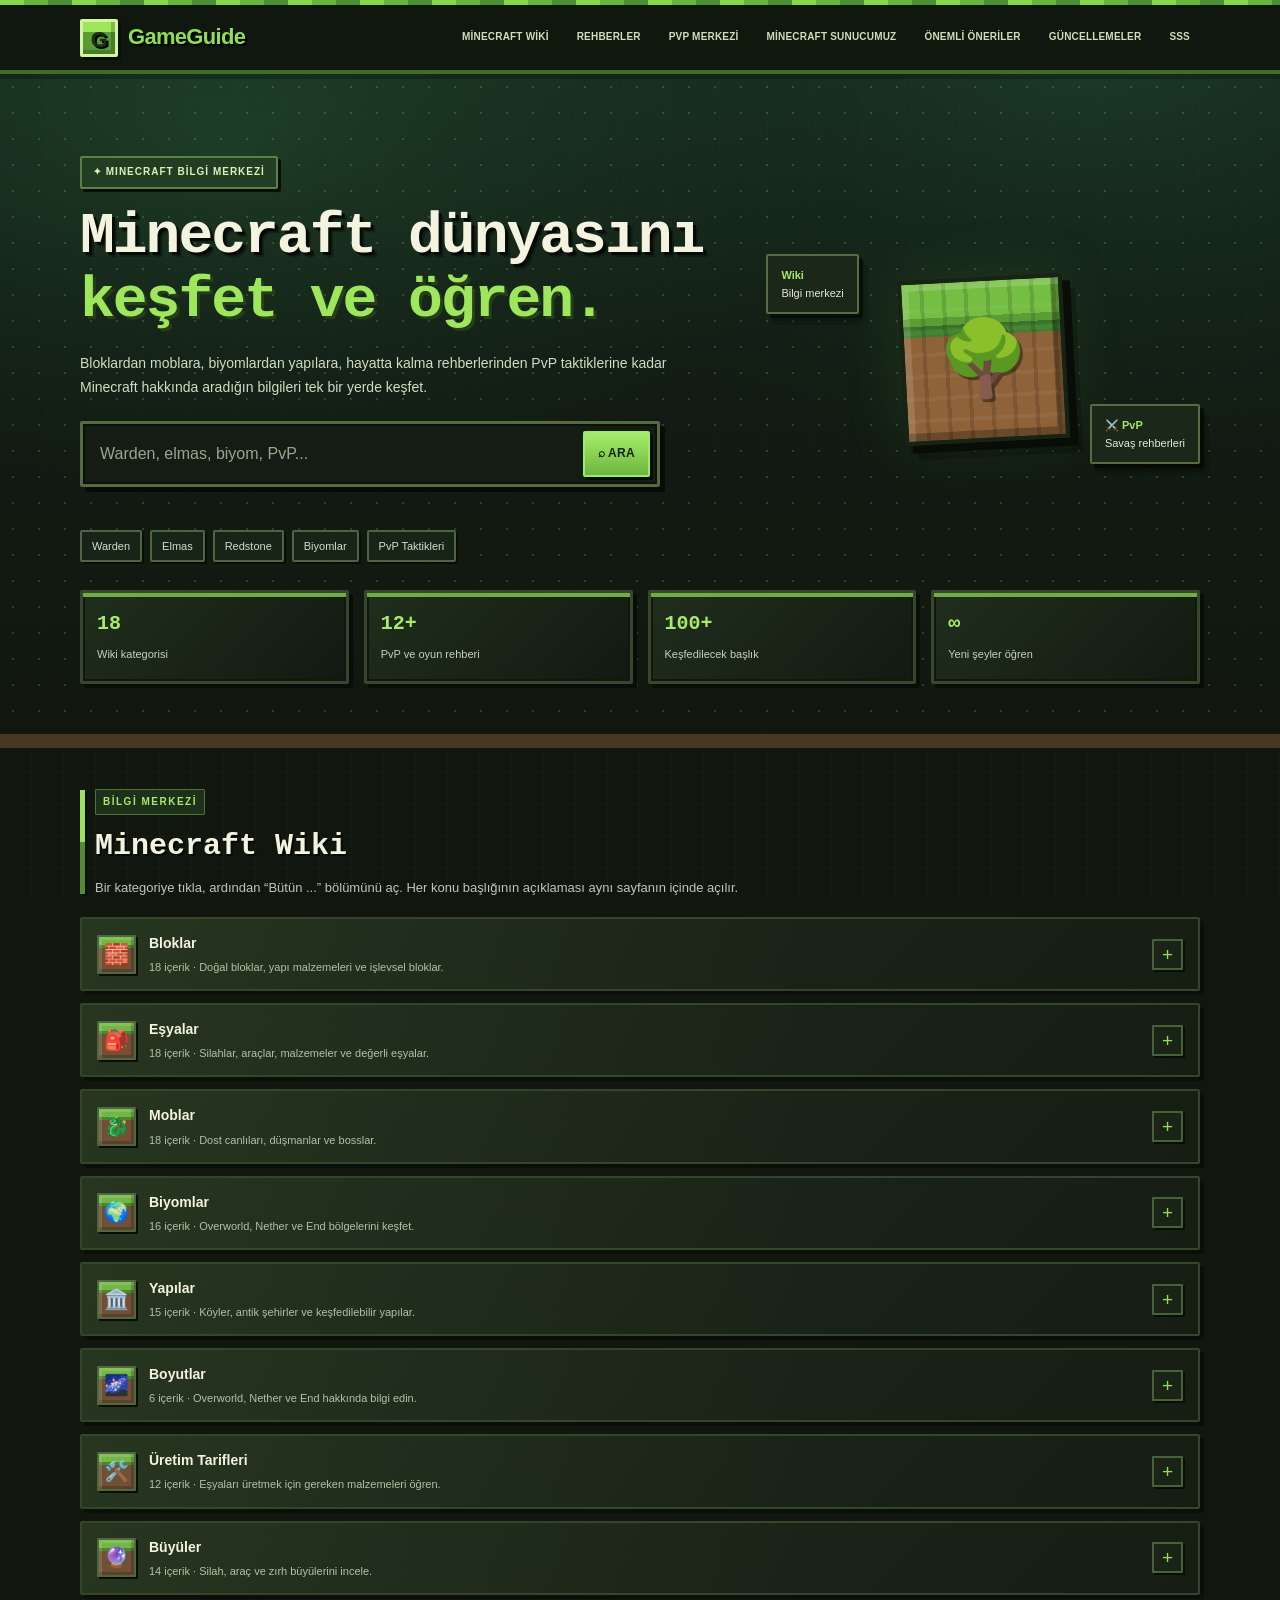
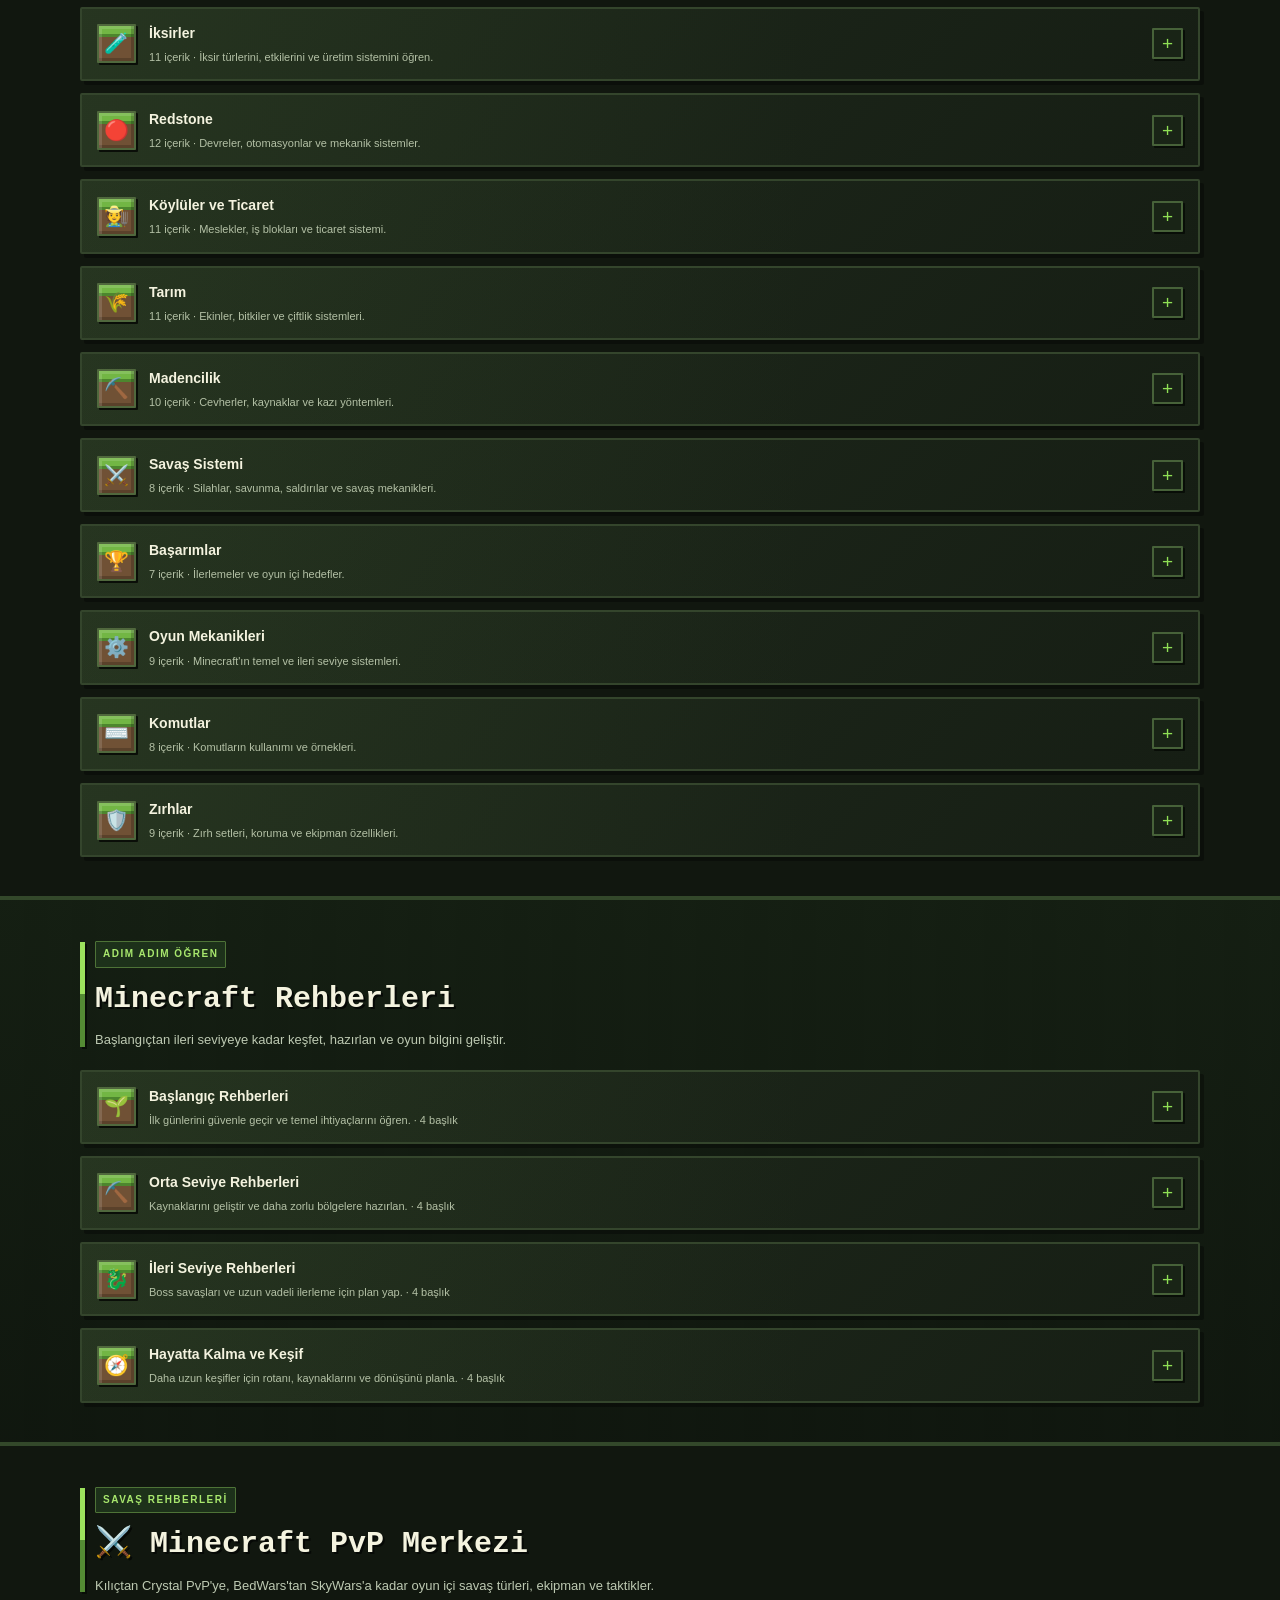
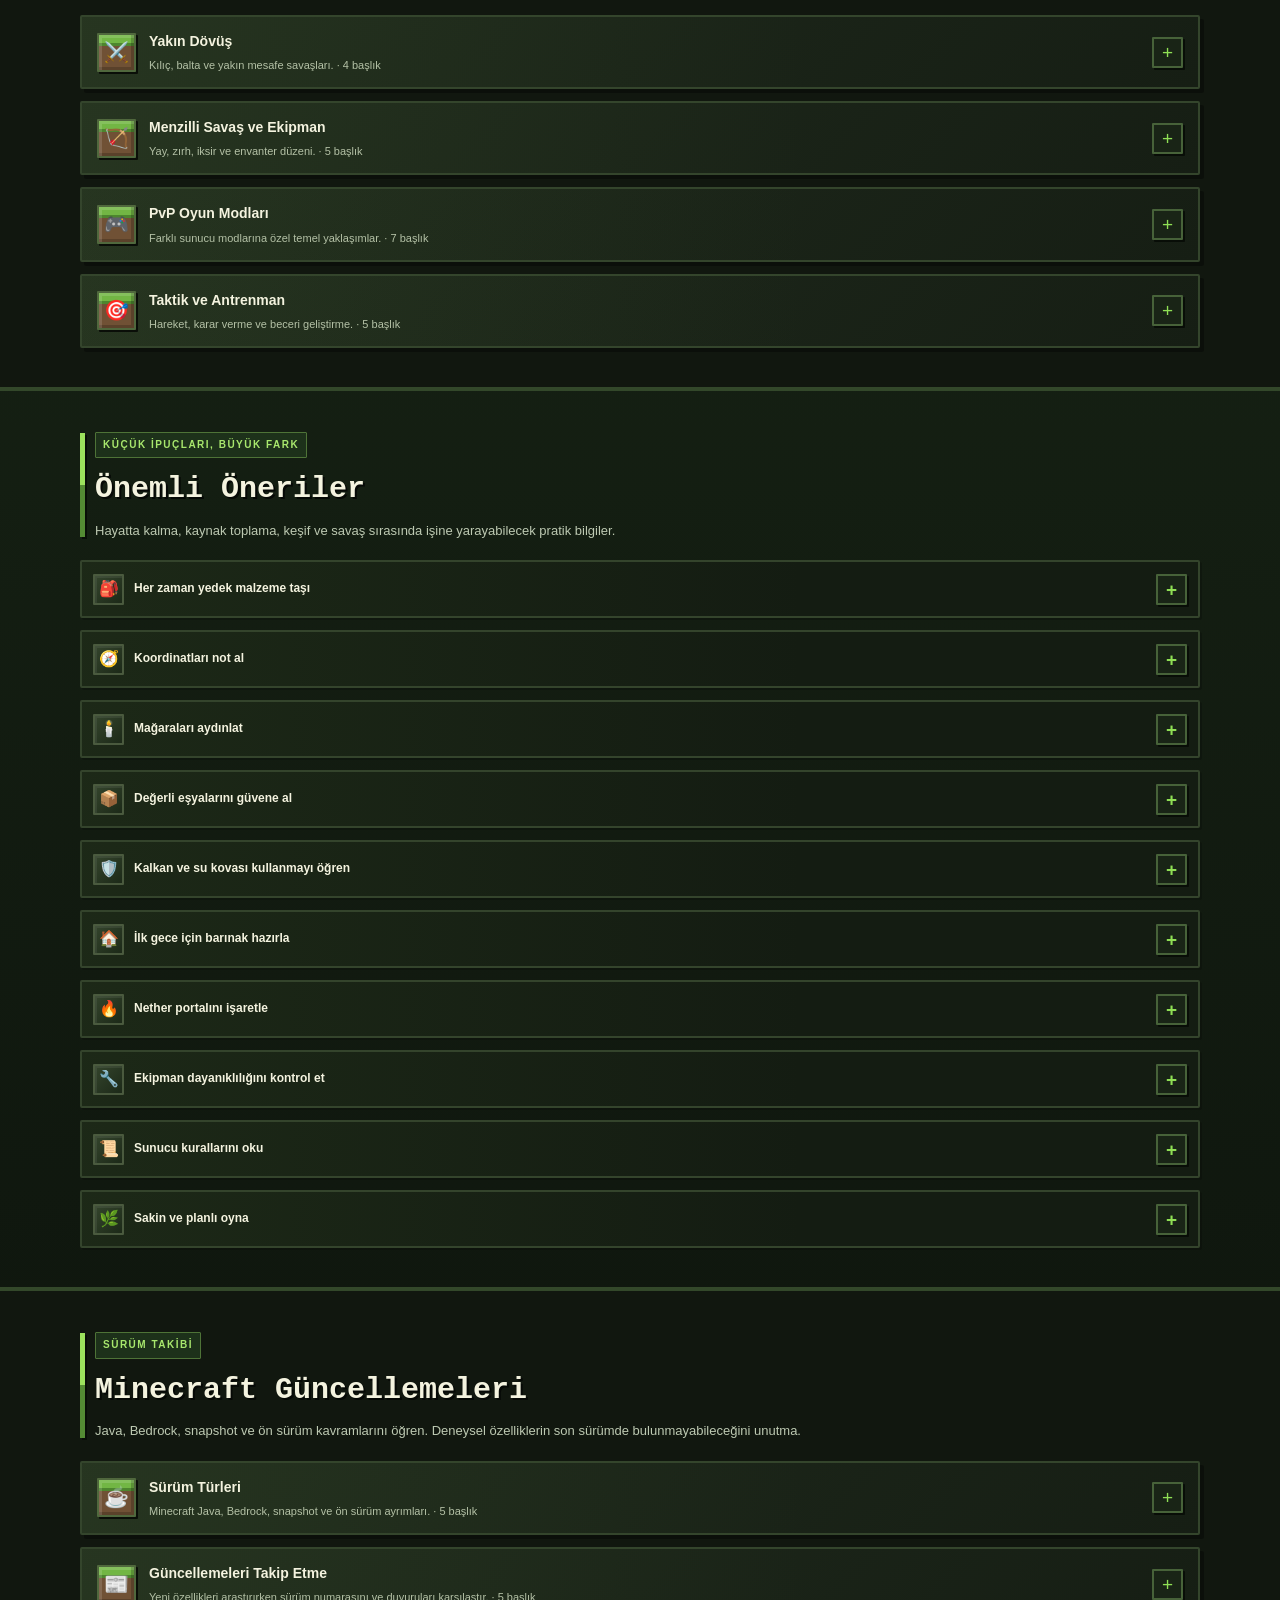
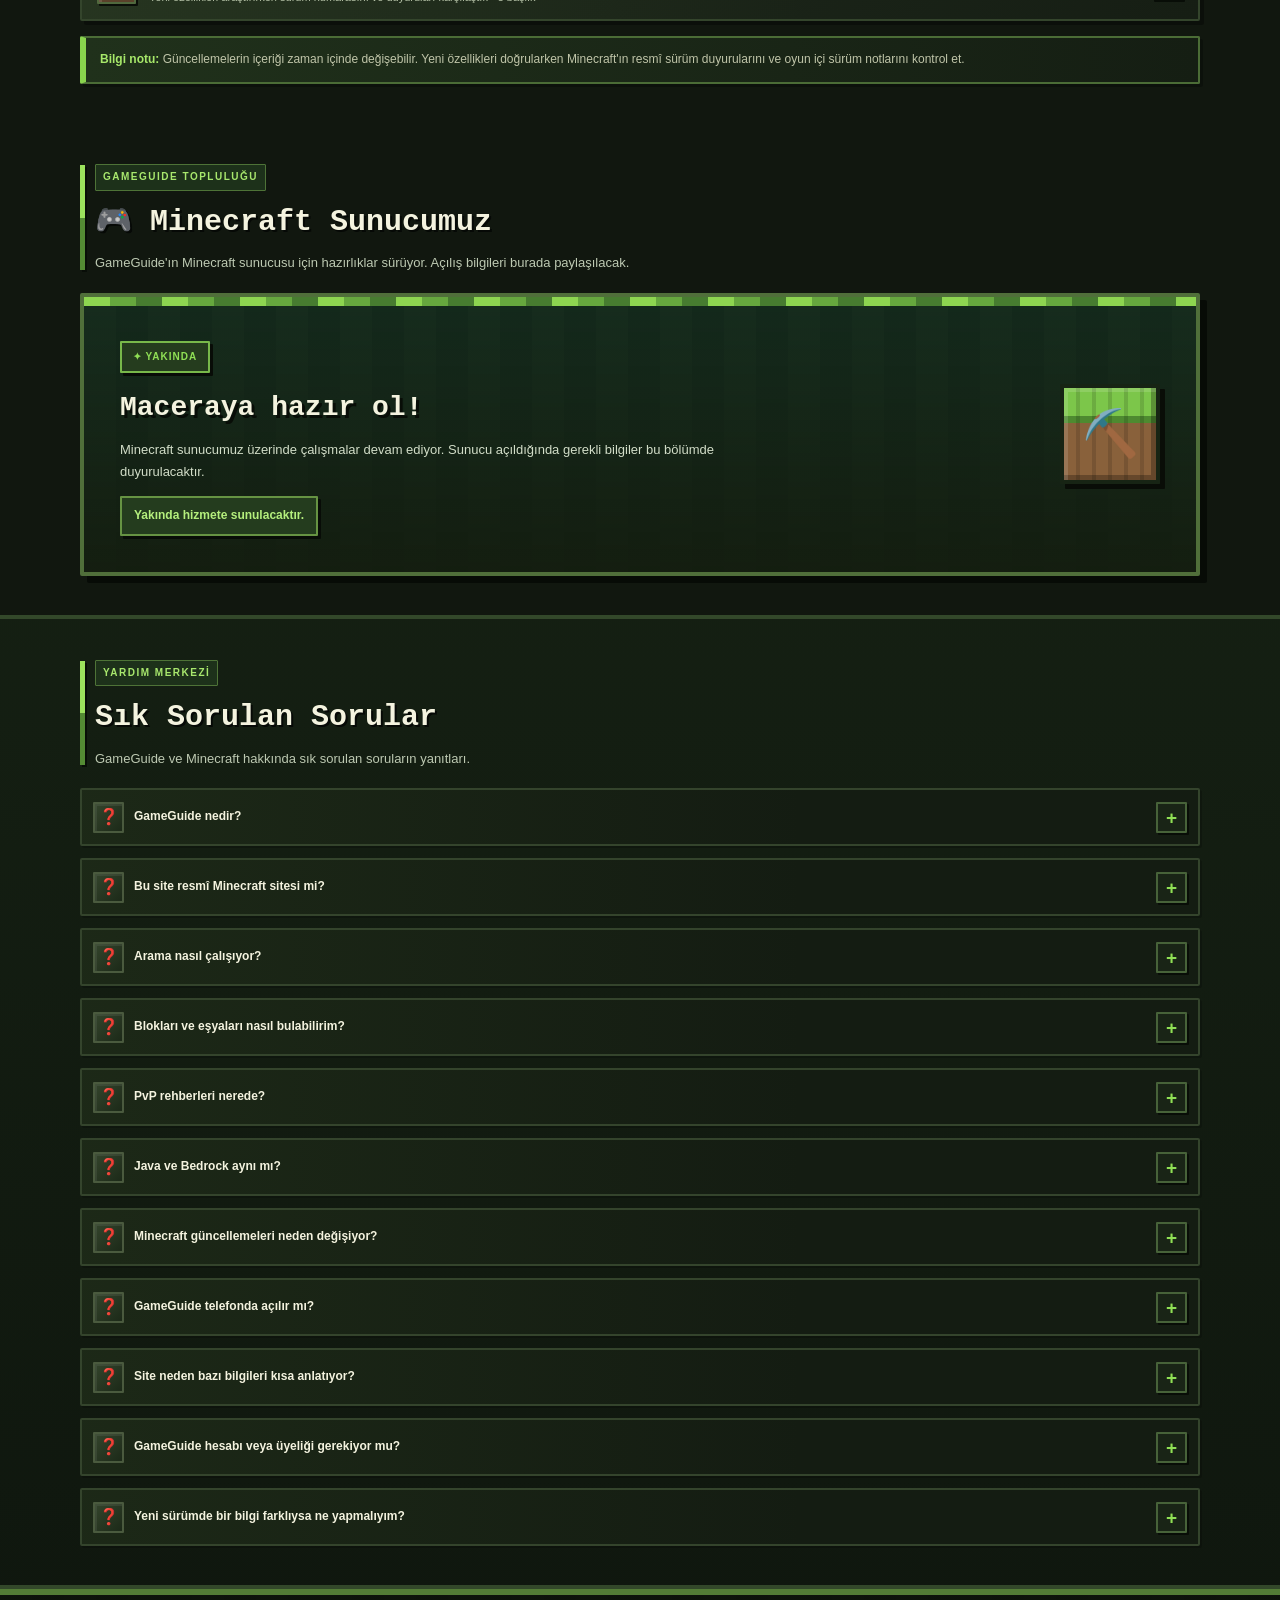
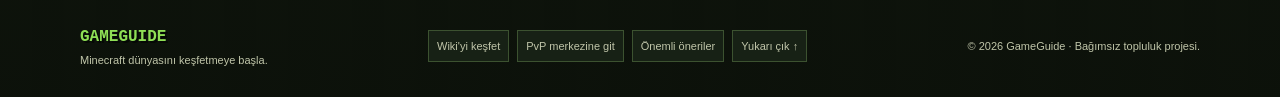
==== commit 89bc2e8e: "Update index.html" ====
--- a/index.html
+++ b/index.html
@@ -3,20 +3,19 @@
 <head>
 <meta charset="UTF-8">
 <meta name="viewport" content="width=device-width, initial-scale=1">
-<meta name="theme-color" content="#10140f">
-<meta name="description" content="GameGuide Minecraft bilgi merkezi: bloklar, eşyalar, moblar, biyomlar, rehberler, PvP taktikleri ve güncellemeler.">
+<meta name="theme-color" content="#10170f">
+<meta name="description" content="GameGuide Minecraft bilgi merkezi. Minecraft Wiki, bloklar, eşyalar, moblar, biyomlar, rehberler ve PvP taktikleri.">
 <title>GameGuide | Minecraft Bilgi Merkezi</title>
 
 <style>
 :root {
-    --bg: #10140f;
-    --panel: #181e17;
-    --panel2: #20291e;
-    --green: #79df72;
-    --text: #f1f5ee;
-    --muted: #a6b09f;
-    --border: #303b2d;
-    --radius: 13px;
+    --bg: #10170f;
+    --panel: #1a2418;
+    --panel2: #273624;
+    --green: #8fdf55;
+    --text: #f4f3df;
+    --muted: #c0c5a9;
+    --border: #425538;
 }
 
 * {
@@ -31,10 +30,20 @@
 }
 
 body {
-    background: var(--bg);
     color: var(--text);
+    background-color: #11170f;
+    background-image:
+        radial-gradient(ellipse at 50% 0%, rgba(79,123,47,.18), transparent 48%),
+        repeating-linear-gradient(0deg, transparent 0 31px, rgba(167,201,131,.025) 31px 32px),
+        repeating-linear-gradient(90deg, transparent 0 31px, rgba(167,201,131,.025) 31px 32px);
+    background-attachment: fixed;
     font-family: Arial, Helvetica, sans-serif;
     line-height: 1.65;
+}
+
+::selection {
+    background: #8fdf55;
+    color: #172012;
 }
 
 a {
@@ -60,23 +69,42 @@
 }
 
 .container {
+    position: relative;
+    z-index: 1;
     width: min(1120px, 92%);
     margin: auto;
 }
 
-/* NAVBAR */
+/* ÜST MENÜ */
 
 header {
     position: sticky;
     top: 0;
     z-index: 100;
-    background: rgba(16, 20, 15, .96);
-    border-bottom: 1px solid var(--border);
+    background: rgba(17,24,15,.97);
+    border-bottom: 4px solid #406c2c;
+    box-shadow: 0 5px 0 rgba(0,0,0,.22);
     backdrop-filter: blur(14px);
+}
+
+header::before {
+    content: "";
+    position: absolute;
+    top: 0;
+    left: 0;
+    right: 0;
+    height: 5px;
+    background: repeating-linear-gradient(
+        90deg,
+        #85d64b 0 24px,
+        #69b43c 24px 48px,
+        #4d8d31 48px 72px
+    );
 }
 
 .navbar {
     min-height: 70px;
+    padding-top: 5px;
     display: flex;
     align-items: center;
     justify-content: space-between;
@@ -90,6 +118,8 @@
     font-size: 22px;
     font-weight: 900;
     white-space: nowrap;
+    letter-spacing: -.7px;
+    text-shadow: 2px 2px #000;
 }
 
 .logo-icon {
@@ -97,9 +127,11 @@
     place-items: center;
     width: 38px;
     height: 38px;
-    background: var(--green);
-    color: #142011;
-    border-radius: 9px;
+    color: #183016;
+    background: linear-gradient(#9de75b 30%, #5b9b35 30%);
+    border: 3px solid #d4f4a4;
+    border-radius: 2px;
+    box-shadow: inset -4px -4px #0003, 3px 3px #080d08;
 }
 
 .logo span:last-child {
@@ -110,37 +142,78 @@
     display: flex;
     flex-wrap: wrap;
     align-items: center;
-    gap: 17px;
+    gap: 8px;
 }
 
 .nav a {
-    color: var(--muted);
-    font-size: 12px;
+    padding: 8px 9px;
+    color: #d3dbbd;
+    border: 1px solid transparent;
+    font-size: 10px;
     font-weight: 700;
-    transition: color .2s;
+    letter-spacing: .2px;
+    text-transform: uppercase;
+    transition: .2s;
 }
 
 .nav a:hover {
-    color: var(--green);
+    color: #fff;
+    background: #2b4223;
+    border-color: #638d43;
+    box-shadow: inset 0 -3px var(--green);
 }
 
 .menu-button {
     display: none;
     padding: 8px 12px;
-    border: 1px solid var(--border);
-    border-radius: 8px;
     color: white;
     background: var(--panel);
+    border: 2px solid #668c48;
+    border-radius: 2px;
+    box-shadow: 3px 3px #090d08;
 }
 
 /* ANA SAYFA */
 
 .hero {
-    padding: 70px 0 50px;
+    position: relative;
+    isolation: isolate;
+    overflow: hidden;
+    padding: 82px 0 50px;
     background:
-        radial-gradient(ellipse at 12% 4%, #294529 0%, transparent 45%),
-        radial-gradient(ellipse at 85% 0%, #1d3522 0%, transparent 40%),
-        var(--bg);
+        linear-gradient(180deg, rgba(19,37,28,.54), rgba(17,23,15,.96)),
+        repeating-linear-gradient(90deg, transparent 0 47px, #77ad560d 47px 48px),
+        radial-gradient(ellipse at 18% 10%, #2c6137 0%, transparent 42%),
+        radial-gradient(ellipse at 85% 0%, #244d31 0%, transparent 42%),
+        #121a12;
+    border-bottom: 14px solid #493722;
+}
+
+.hero::before {
+    content: "";
+    position: absolute;
+    left: 0;
+    right: 0;
+    bottom: -14px;
+    height: 14px;
+    background: repeating-linear-gradient(
+        90deg,
+        #72b943 0 32px,
+        #5c9b35 32px 64px,
+        #82cc49 64px 96px
+    );
+    z-index: 2;
+}
+
+.hero::after {
+    content: "";
+    position: absolute;
+    inset: 0;
+    pointer-events: none;
+    opacity: .2;
+    background-image: radial-gradient(#a8d680 1px, transparent 1.5px);
+    background-size: 26px 26px;
+    z-index: -1;
 }
 
 .hero-layout {
@@ -154,30 +227,35 @@
     display: inline-block;
     padding: 6px 11px;
     margin-bottom: 16px;
-    color: var(--green);
-    background: #203020;
-    border: 1px solid #3d5837;
-    border-radius: 30px;
+    color: #d7f5b6;
+    background: #223d23;
+    border: 2px solid #588342;
+    border-radius: 2px;
     font-size: 10px;
     font-weight: 800;
     letter-spacing: 1px;
+    box-shadow: 3px 3px #0a0e09;
 }
 
 .hero h1 {
+    margin-bottom: 18px;
+    font-family: "Courier New", monospace;
     font-size: clamp(35px, 5vw, 58px);
+    font-weight: 900;
     line-height: 1.12;
-    letter-spacing: -1.7px;
-    margin-bottom: 18px;
+    letter-spacing: -2px;
+    text-shadow: 3px 3px #070b07, 5px 5px #0004;
 }
 
 .hero h1 span {
-    color: var(--green);
+    color: #9ee65b;
+    text-shadow: 3px 3px #253e1b;
 }
 
 .hero p {
     max-width: 610px;
     margin-bottom: 22px;
-    color: var(--muted);
+    color: #d2dcc4;
     font-size: 14px;
 }
 
@@ -188,23 +266,24 @@
     gap: 8px;
     max-width: 580px;
     padding: 7px;
-    border: 1px solid #43533e;
-    border-radius: 11px;
-    background: var(--panel);
+    background: #151c13;
+    border: 3px solid #526c40;
+    border-radius: 2px;
+    box-shadow: 5px 5px #080c07, inset 0 0 0 2px #0b100a;
 }
 
 .search-box input {
     flex: 1;
     min-width: 0;
     padding: 10px;
+    color: #f9f8e9;
+    background: transparent;
     border: 0;
     outline: 0;
-    color: white;
-    background: transparent;
 }
 
 .search-box input::placeholder {
-    color: #8d9986;
+    color: #98a78b;
 }
 
 .button {
@@ -212,29 +291,32 @@
     align-items: center;
     justify-content: center;
     padding: 9px 13px;
-    border: 1px solid var(--border);
-    border-radius: 8px;
+    color: var(--text);
     background: var(--panel);
-    color: var(--text);
+    border: 2px solid #536b43;
+    border-radius: 2px;
+    box-shadow: 3px 3px #070b06;
     font-size: 12px;
     font-weight: 800;
+    letter-spacing: .3px;
+    text-transform: uppercase;
     transition: .2s;
 }
 
 .button:hover {
+    color: var(--green);
     border-color: var(--green);
-    color: var(--green);
 }
 
 .button-primary {
-    color: #142011;
-    background: var(--green);
-    border-color: var(--green);
+    color: #172410;
+    background: linear-gradient(#a5ed68, #6db63f);
+    border-color: #a1e96b;
 }
 
 .button-primary:hover {
-    color: #142011;
-    background: #96ed8f;
+    color: #172410;
+    background: linear-gradient(#c3f78f, #86cf4f);
 }
 
 .hero-tags {
@@ -246,52 +328,75 @@
 
 .hero-tags button {
     padding: 5px 10px;
-    color: var(--muted);
-    border: 1px solid var(--border);
-    border-radius: 20px;
-    background: transparent;
+    color: #d4dec7;
+    background: #182418;
+    border: 2px solid #4d6640;
+    border-radius: 2px;
+    box-shadow: 2px 2px #080d07;
     font-size: 11px;
 }
 
 .hero-tags button:hover {
+    color: white;
+    background: #36562a;
+}
+
+.search-status {
+    min-height: 20px;
+    margin-top: 9px;
     color: var(--green);
-    border-color: var(--green);
-}
-
-/* GÖRSEL ALAN */
+    font-size: 12px;
+    font-weight: 700;
+    text-shadow: 1px 1px #080d07;
+}
+
+/* BLOK GÖRSELİ */
 
 .hero-art {
+    position: relative;
     min-height: 230px;
     display: grid;
     place-items: center;
+    filter: drop-shadow(5px 7px #0004);
+}
+
+.hero-block {
     position: relative;
-}
-
-.hero-block {
     width: 165px;
     height: 165px;
     display: grid;
     place-items: center;
-    border: 1px solid #4c7145;
-    border-radius: 23px;
-    background: linear-gradient(145deg, #456b3b, #1c311e);
+    background:
+        linear-gradient(180deg, transparent 0 22%, #2f5e2259 22% 29%, transparent 29%),
+        repeating-linear-gradient(90deg, transparent 0 18px, #0002 18px 22px),
+        repeating-linear-gradient(0deg, transparent 0 18px, #ffffff0b 18px 22px),
+        linear-gradient(#74be43 0 27%, #3f7f2e 27% 34%, #8e6339 34% 100%);
+    border: 4px solid #172414;
+    border-radius: 0;
+    box-shadow:
+        inset 7px 7px #fff2,
+        inset -8px -8px #0004,
+        8px 8px #080d08,
+        0 0 60px #61a94029;
     font-size: 74px;
-    transform: rotate(-5deg);
-    box-shadow: 0 0 80px #57964a20;
+    text-shadow: 3px 3px #0006;
+    transform: rotate(-3deg);
 }
 
 .floating {
     position: absolute;
     padding: 10px 13px;
-    background: var(--panel);
-    border: 1px solid var(--border);
-    border-radius: 9px;
+    color: #e4ebd7;
+    background: #1b2719;
+    border: 2px solid #576c42;
+    border-radius: 2px;
+    box-shadow: 4px 4px #0007;
     font-size: 11px;
 }
 
 .floating strong {
-    color: var(--green);
     display: block;
+    color: #a5e76a;
 }
 
 .float-one {
@@ -309,98 +414,137 @@
 .stats {
     display: grid;
     grid-template-columns: repeat(4, 1fr);
-    gap: 12px;
+    gap: 15px;
     margin-top: 28px;
 }
 
 .stat {
+    position: relative;
     padding: 14px;
-    border: 1px solid var(--border);
-    border-radius: 11px;
-    background: #141a13;
+    background: linear-gradient(135deg, #202e1d, #121a11);
+    border: 3px solid #35472c;
+    border-radius: 2px;
+    box-shadow: inset 0 0 0 2px #11170f, 4px 4px #080d07;
+}
+
+.stat::before {
+    content: "";
+    position: absolute;
+    top: 0;
+    left: 0;
+    right: 0;
+    height: 4px;
+    background: #6fae3f;
 }
 
 .stat strong {
     display: block;
-    color: var(--green);
+    color: #a7ec69;
+    font-family: "Courier New", monospace;
     font-size: 20px;
 }
 
 .stat span {
-    color: var(--muted);
+    color: #c7d2b9;
     font-size: 11px;
 }
 
-/* BÖLÜMLER */
+/* SAYFA BÖLÜMLERİ */
 
 .section {
+    position: relative;
     padding: 39px 0;
 }
 
 .section-alt {
-    background: #131812;
-    border-block: 1px solid #222b20;
+    background:
+        linear-gradient(#141e12f5, #0f160ef5),
+        repeating-linear-gradient(90deg, #263322 0 24px, #1f2a1b 24px 48px);
+    border-block: 4px solid #33482a;
 }
 
 .section-heading {
+    position: relative;
     margin-bottom: 19px;
+    padding-left: 15px;
+}
+
+.section-heading::before {
+    content: "";
+    position: absolute;
+    left: 0;
+    top: 3px;
+    bottom: 4px;
+    width: 5px;
+    background: linear-gradient(#9ce25d 0 50%, #548b34 50% 100%);
+    box-shadow: 2px 2px #080d07;
 }
 
 .kicker {
-    display: block;
-    color: var(--green);
+    display: inline-block;
+    padding: 4px 7px;
+    margin-bottom: 7px;
+    color: #a8e76d;
+    background: #1d311a;
+    border: 1px solid #4e7337;
+    border-radius: 1px;
     font-size: 10px;
     font-weight: 900;
-    letter-spacing: 1.2px;
+    letter-spacing: 1.5px;
+}
+
+.section-heading h2 {
     margin-bottom: 5px;
-}
-
-.section-heading h2 {
+    font-family: "Courier New", monospace;
     font-size: clamp(23px, 3vw, 30px);
-    margin-bottom: 5px;
+    font-weight: 900;
+    text-shadow: 2px 2px #060906;
 }
 
 .section-heading p {
-    color: var(--muted);
+    max-width: 780px;
+    color: #bdc9b2;
     font-size: 13px;
-    max-width: 780px;
-}
-
-/* AÇILIR MENÜLER */
+}
+
+/* AÇILIR KARTLAR */
 
 .accordion-list {
     display: grid;
-    gap: 10px;
+    gap: 12px;
 }
 
 .accordion,
 .topic {
     min-width: 0;
     overflow: hidden;
-    border: 1px solid var(--border);
-    border-radius: 11px;
-    background: var(--panel);
+    background: linear-gradient(135deg, #202b1d, #161e14);
+    border: 2px solid #34452c;
+    border-radius: 2px;
+    box-shadow: 4px 4px #0005;
     transition: border-color .2s;
 }
 
 .accordion:hover,
 .topic:hover {
-    border-color: #4a6542;
+    border-color: #75a84c;
 }
 
 .accordion[open],
 .topic[open] {
-    border-color: #46633e;
-    background: #171e16;
+    background: #1a2717;
+    border-color: #80b74e;
 }
 
 .accordion > summary,
 .topic > summary {
+    position: relative;
     display: flex;
     align-items: center;
     gap: 13px;
     min-height: 63px;
     padding: 13px 15px;
+    background: linear-gradient(90deg, #4c703426, transparent 65%);
     cursor: pointer;
     list-style: none;
     user-select: none;
@@ -420,9 +564,11 @@
     width: 27px;
     height: 27px;
     margin-left: auto;
-    border: 1px solid var(--border);
-    border-radius: 7px;
     color: var(--green);
+    background: #192416;
+    border: 2px solid #476239;
+    border-radius: 1px;
+    box-shadow: 2px 2px #080d07;
     font-size: 19px;
     line-height: 1;
 }
@@ -430,7 +576,9 @@
 .accordion[open] > summary::after,
 .topic[open] > summary::after {
     content: "−";
-    background: #263824;
+    color: white;
+    background: #42662d;
+    border-color: #8dc65b;
 }
 
 .item-icon,
@@ -440,8 +588,10 @@
     place-items: center;
     width: 39px;
     height: 39px;
-    border-radius: 9px;
-    background: #263525;
+    background: linear-gradient(#72b644 0 23%, #4d862e 23% 31%, #705135 31% 100%);
+    border: 2px solid #50683d;
+    border-radius: 1px;
+    box-shadow: inset 3px 3px #fff2, inset -3px -3px #0003, 2px 2px #0a0e08;
     font-size: 20px;
 }
 
@@ -452,36 +602,39 @@
 .summary-text strong {
     display: block;
     color: var(--text);
-    font-size: 13px;
+    font-size: 14px;
 }
 
 .summary-text small {
     display: block;
     margin-top: 3px;
-    color: var(--muted);
+    color: #b4c1a6;
     font-size: 11px;
     font-weight: 400;
 }
 
 .accordion-content {
     padding: 14px 15px 16px;
-    border-top: 1px solid #293427;
+    background: #070c0726;
+    border-top: 2px solid #33472a;
 }
 
 .content-description {
     margin: 0 0 13px;
-    color: var(--muted);
+    color: #c1ceb4;
     font-size: 12px;
     line-height: 1.75;
 }
 
 .topic {
-    border-radius: 9px;
-    background: #151b14;
+    background: #141c12;
+    border-color: #34442c;
+    border-radius: 2px;
+    box-shadow: 2px 2px #0003;
 }
 
 .topic > summary {
-    min-height: 51px;
+    min-height: 54px;
     padding: 9px 11px;
     gap: 10px;
     font-size: 12px;
@@ -491,7 +644,9 @@
 .topic-icon {
     width: 31px;
     height: 31px;
-    border-radius: 7px;
+    background: linear-gradient(135deg, #34442c, #1c2918);
+    border-color: #4a5a3e;
+    box-shadow: inset 2px 2px #fff1;
     font-size: 16px;
 }
 
@@ -501,17 +656,22 @@
 
 .topic[open] > summary {
     color: var(--green);
-    border-bottom: 1px solid var(--border);
+    border-bottom: 2px solid #394d2e;
+}
+
+.topic > summary span:last-child {
+    min-width: 0;
+    overflow-wrap: anywhere;
 }
 
 .topic-body {
     padding: 12px 14px 14px;
-    color: #dce5d7;
+    color: #dbe4d0;
     font-size: 12px;
 }
 
 .topic-body p {
-    line-height: 1.8;
+    line-height: 1.85;
 }
 
 .topic-body p + p {
@@ -536,16 +696,24 @@
     gap: 8px;
 }
 
+/* BÜTÜN KATEGORİLER */
+
 .topic.all-items {
     margin-bottom: 4px;
-    border-color: #40563a;
-    background: #192117;
+    background: linear-gradient(135deg, #263b21, #182516);
+    border: 3px solid #56783d;
+    border-radius: 2px;
+    box-shadow: 4px 4px #0005;
 }
 
 .topic.all-items > summary {
-    min-height: 53px;
-    color: var(--text);
+    min-height: 58px;
+    background: linear-gradient(90deg, #2f4a25, #1a2917);
     font-weight: 800;
+}
+
+.topic.all-items > summary .topic-icon {
+    background: linear-gradient(#80c84a 0 32%, #416e2b 32% 42%, #765332 42% 100%);
 }
 
 .topic.all-items[open] > summary {
@@ -554,53 +722,66 @@
 
 .all-items-body {
     padding: 10px 11px 13px;
+    background: #080d072e;
 }
 
 .all-items-body > p {
     margin: 0 0 12px;
-    color: var(--muted);
+    color: #c5d3b9;
     font-size: 12px;
     line-height: 1.7;
 }
 
-.search-status {
-    min-height: 20px;
-    margin-top: 9px;
-    color: var(--green);
-    font-size: 12px;
-}
+/* DUYURU VE SUNUCU KARTI */
 
 .notice {
     margin-top: 15px;
     padding: 12px 14px;
-    border: 1px solid #34462d;
-    border-radius: 10px;
-    background: #172016;
     color: var(--muted);
+    background: linear-gradient(90deg, #20311b, #151e13);
+    border: 2px solid #4b6c36;
+    border-left: 6px solid #89d44d;
+    border-radius: 2px;
+    box-shadow: 3px 3px #0004;
     font-size: 12px;
 }
 
 .notice strong {
-    color: var(--green);
-}
-
-/* MINECRAFT SUNUCUSU */
+    color: #a7e86a;
+}
 
 .server-card {
+    position: relative;
+    overflow: hidden;
     display: flex;
     align-items: center;
     justify-content: space-between;
     gap: 24px;
     padding: clamp(22px, 4vw, 36px);
-    border: 1px solid #40563a;
-    border-radius: 15px;
     background:
-        radial-gradient(ellipse at 90% 0%, #294529 0%, transparent 48%),
-        #171e16;
+        linear-gradient(180deg, #0e221ab3, #131c0ff5),
+        repeating-linear-gradient(90deg, #294526 0 32px, #203a20 32px 64px),
+        #1b2c19;
+    border: 4px solid #506f3a;
+    border-radius: 2px;
+    box-shadow: 7px 7px #070b06;
+}
+
+.server-card::before {
+    content: "";
+    position: absolute;
+    top: 0;
+    left: 0;
+    right: 0;
+    height: 9px;
+    background: repeating-linear-gradient(90deg, #8dd550 0 26px, #66a83e 26px 52px, #477c30 52px 78px);
 }
 
 .server-card-copy {
+    position: relative;
+    z-index: 1;
     max-width: 680px;
+    padding-top: 8px;
 }
 
 .server-badge {
@@ -609,10 +790,11 @@
     gap: 8px;
     padding: 6px 11px;
     margin-bottom: 12px;
-    border: 1px solid #496841;
-    border-radius: 30px;
-    background: #203020;
     color: var(--green);
+    background: #253c1e;
+    border: 2px solid #78b84a;
+    border-radius: 1px;
+    box-shadow: 3px 3px #080c07;
     font-size: 10px;
     font-weight: 900;
     letter-spacing: 1px;
@@ -620,13 +802,29 @@
 
 .server-card h3 {
     margin-bottom: 8px;
+    font-family: "Courier New", monospace;
     font-size: clamp(21px, 3vw, 28px);
+    font-weight: 900;
+    text-shadow: 3px 3px #080d07;
 }
 
 .server-card p {
     max-width: 650px;
-    color: var(--muted);
+    color: #d2ddc8;
     font-size: 13px;
+}
+
+.server-status {
+    display: inline-block;
+    margin-top: 14px;
+    padding: 8px 12px;
+    color: #b5ef7d;
+    background: #243c1e;
+    border: 2px solid #669343;
+    border-radius: 1px;
+    box-shadow: 3px 3px #080c07;
+    font-size: 12px;
+    font-weight: 800;
 }
 
 .server-icon {
@@ -635,59 +833,62 @@
     height: 100px;
     display: grid;
     place-items: center;
-    border: 1px solid #4c7145;
-    border-radius: 20px;
-    background: linear-gradient(145deg, #456b3b, #1c311e);
+    background:
+        repeating-linear-gradient(90deg, transparent 0 12px, #0002 12px 16px),
+        linear-gradient(#7cc64a 0 30%, #4e8a30 30% 38%, #89613b 38% 100%);
+    border: 4px solid #172414;
+    border-radius: 1px;
+    box-shadow: inset 4px 4px #fff2, inset -5px -5px #0004, 5px 5px #090d07;
     font-size: 46px;
 }
 
-.server-status {
-    margin-top: 14px;
-    color: var(--green);
-    font-size: 12px;
-    font-weight: 800;
-}
-
-/* FOOTER */
+/* ALT BÖLÜM */
 
 footer {
     padding: 28px 0;
-    border-top: 1px solid var(--border);
-    background: #0c100b;
+    background:
+        linear-gradient(#0c110af2, #0c110afb),
+        repeating-linear-gradient(90deg, #25331e 0 32px, #1b2817 32px 64px);
+    border-top: 6px solid #537c36;
 }
 
 .footer-inner {
     display: flex;
     justify-content: space-between;
-    gap: 18px;
     align-items: center;
     flex-wrap: wrap;
+    gap: 18px;
 }
 
 .footer-inner strong {
     color: var(--green);
+    font-family: "Courier New", monospace;
+    font-size: 16px;
+    text-shadow: 2px 2px #050805;
 }
 
 .footer-inner p {
+    color: var(--muted);
     font-size: 11px;
-    color: var(--muted);
 }
 
 .footer-links {
     display: flex;
-    gap: 14px;
     flex-wrap: wrap;
+    gap: 8px;
 }
 
 .footer-links button {
-    background: none;
-    border: 0;
+    padding: 6px 8px;
     color: var(--muted);
+    background: #172115;
+    border: 1px solid #3c5230;
     font-size: 11px;
 }
 
 .footer-links button:hover {
-    color: var(--green);
+    color: white;
+    background: #2d4623;
 }
 
 [hidden] {
@@ -709,15 +910,15 @@
     }
 
     .hero {
-        padding-top: 45px;
+        padding-top: 55px;
     }
 
     .nav {
-        gap: 11px;
+        gap: 4px;
     }
 
     .nav a {
-        font-size: 11px;
+        padding: 6px;
     }
 
     .stats {
@@ -731,7 +932,7 @@
     .navbar {
         min-height: 64px;
         flex-wrap: wrap;
-        padding: 10px 0;
+        padding: 8px 0 10px;
     }
 
     .menu-button {
@@ -744,7 +945,7 @@
         padding: 0 0 10px;
         flex-direction: column;
         align-items: stretch;
-        gap: 0;
+        gap: 4px;
     }
 
     .nav.open {
@@ -752,13 +953,20 @@
     }
 
     .nav a {
-        padding: 10px 3px;
-        border-top: 1px solid #222b20;
-        font-size: 13px;
+        padding: 10px 8px;
+        margin-top: 4px;
+        background: #182316;
+        border: 1px solid #2d4025;
+        font-size: 12px;
+    }
+
+    .hero {
+        padding-top: 43px;
     }
 
     .hero h1 {
-        letter-spacing: -.8px;
+        font-size: clamp(29px, 9vw, 42px);
+        letter-spacing: -1px;
     }
 
     .hero-art {
@@ -768,12 +976,13 @@
     .hero-block {
         width: 125px;
         height: 125px;
+        border-width: 3px;
         font-size: 55px;
     }
 
     .floating {
+        padding: 8px;
         font-size: 10px;
-        padding: 8px;
     }
 
     .search-box {
@@ -788,13 +997,25 @@
         width: 100%;
     }
 
+    .stats {
+        gap: 10px;
+    }
+
+    .stat {
+        padding: 13px 10px;
+    }
+
     .section {
         padding: 30px 0;
     }
 
+    .section-heading h2 {
+        letter-spacing: -1px;
+    }
+
     .accordion > summary {
+        gap: 10px;
         padding: 11px;
-        gap: 9px;
     }
 
     .summary-text small {
@@ -807,11 +1028,6 @@
 
     .topic > summary {
         padding: 8px;
-    }
-
-    .footer-inner {
-        align-items: flex-start;
-        flex-direction: column;
     }
 
     .server-card {
@@ -824,6 +1040,11 @@
         height: 76px;
         font-size: 36px;
     }
+
+    .footer-inner {
+        align-items: flex-start;
+        flex-direction: column;
+    }
 }
 
 @media (prefers-reduced-motion: reduce) {
@@ -844,16 +1065,19 @@
 
 <header>
     <div class="container navbar">
+
         <a class="logo" href="#anasayfa" aria-label="GameGuide ana sayfa">
             <span class="logo-icon">G</span>
             <span>Game<span>Guide</span></span>
         </a>
 
-        <button id="menuButton"
-                class="menu-button"
-                type="button"
-                aria-expanded="false"
-                aria-controls="nav">☰ Menü</button>
+        <button
+            id="menuButton"
+            class="menu-button"
+            type="button"
+            aria-expanded="false"
+            aria-controls="nav"
+        >☰ Menü</button>
 
         <nav id="nav" class="nav" aria-label="Ana menü">
             <a href="#wiki">Minecraft Wiki</a>
@@ -864,15 +1088,19 @@
             <a href="#guncellemeler">Güncellemeler</a>
             <a href="#sss">SSS</a>
         </nav>
+
     </div>
 </header>
 
 <main>
 
+<!-- ANA SAYFA -->
+
 <section class="hero" id="anasayfa">
     <div class="container">
 
         <div class="hero-layout">
+
             <div>
                 <span class="eyebrow">✦ MINECRAFT BİLGİ MERKEZİ</span>
 
@@ -888,11 +1116,13 @@
                 </p>
 
                 <form id="searchForm" class="search-box" role="search">
-                    <input id="searchInput"
-                           type="search"
-                           placeholder="Warden, elmas, biyom, PvP..."
-                           aria-label="GameGuide içinde ara"
-                           autocomplete="off">
+                    <input
+                        id="searchInput"
+                        type="search"
+                        placeholder="Warden, elmas, biyom, PvP..."
+                        aria-label="GameGuide içinde ara"
+                        autocomplete="off"
+                    >
 
                     <button class="button button-primary" type="submit">⌕ Ara</button>
                 </form>
@@ -913,17 +1143,32 @@
                 <div class="floating float-one"><strong>Wiki</strong>Bilgi merkezi</div>
                 <div class="floating float-two"><strong>⚔️ PvP</strong>Savaş rehberleri</div>
             </div>
+
         </div>
 
         <div class="stats">
-            <div class="stat"><strong>18</strong><span>Wiki kategorisi</span></div>
-            <div class="stat"><strong>12+</strong><span>PvP ve oyun rehberi</span></div>
-            <div class="stat"><strong>100+</strong><span>Keşfedilecek başlık</span></div>
-            <div class="stat"><strong>∞</strong><span>Yeni şeyler öğren</span></div>
+            <div class="stat">
+                <strong>18</strong>
+                <span>Wiki kategorisi</span>
+            </div>
+            <div class="stat">
+                <strong>12+</strong>
+                <span>PvP ve oyun rehberi</span>
+            </div>
+            <div class="stat">
+                <strong>100+</strong>
+                <span>Keşfedilecek başlık</span>
+            </div>
+            <div class="stat">
+                <strong>∞</strong>
+                <span>Yeni şeyler öğren</span>
+            </div>
         </div>
 
     </div>
 </section>
+
+<!-- WIKI -->
 
 <section class="section" id="wiki">
     <div class="container">
@@ -940,48 +1185,68 @@
     </div>
 </section>
 
+<!-- REHBERLER -->
+
 <section class="section section-alt" id="rehberler">
     <div class="container">
         <div class="section-heading">
             <span class="kicker">ADIM ADIM ÖĞREN</span>
             <h2>Minecraft Rehberleri</h2>
-            <p>Başlangıçtan ileri seviyeye kadar keşfet, hazırlan ve oyun bilgini geliştir.</p>
+            <p>
+                Başlangıçtan ileri seviyeye kadar keşfet, hazırlan ve oyun
+                bilgini geliştir.
+            </p>
         </div>
 
         <div id="guideAccordion" class="accordion-list"></div>
     </div>
 </section>
+
+<!-- PVP -->
 
 <section class="section" id="pvp">
     <div class="container">
         <div class="section-heading">
             <span class="kicker">SAVAŞ REHBERLERİ</span>
             <h2>⚔️ Minecraft PvP Merkezi</h2>
-            <p>Kılıçtan Crystal PvP'ye, BedWars'tan SkyWars'a kadar oyun içi savaş türleri, ekipman ve taktikler.</p>
+            <p>
+                Kılıçtan Crystal PvP'ye, BedWars'tan SkyWars'a kadar
+                oyun içi savaş türleri, ekipman ve taktikler.
+            </p>
         </div>
 
         <div id="pvpAccordion" class="accordion-list"></div>
     </div>
 </section>
+
+<!-- ÖNEMLİ ÖNERİLER -->
 
 <section class="section section-alt" id="ipuclari">
     <div class="container">
         <div class="section-heading">
             <span class="kicker">KÜÇÜK İPUÇLARI, BÜYÜK FARK</span>
             <h2>Önemli Öneriler</h2>
-            <p>Hayatta kalma, kaynak toplama, keşif ve savaş sırasında işine yarayabilecek pratik bilgiler.</p>
+            <p>
+                Hayatta kalma, kaynak toplama, keşif ve savaş sırasında
+                işine yarayabilecek pratik bilgiler.
+            </p>
         </div>
 
         <div id="tipsAccordion" class="accordion-list"></div>
     </div>
 </section>
+
+<!-- GÜNCELLEMELER -->
 
 <section class="section" id="guncellemeler">
     <div class="container">
         <div class="section-heading">
             <span class="kicker">SÜRÜM TAKİBİ</span>
             <h2>Minecraft Güncellemeleri</h2>
-            <p>Java, Bedrock, snapshot ve ön sürüm kavramlarını öğren. Deneysel özelliklerin son sürümde bulunmayabileceğini unutma.</p>
+            <p>
+                Java, Bedrock, snapshot ve ön sürüm kavramlarını öğren.
+                Deneysel özelliklerin son sürümde bulunmayabileceğini unutma.
+            </p>
         </div>
 
         <div id="updatesAccordion" class="accordion-list"></div>
@@ -999,34 +1264,47 @@
 
 <section class="section" id="sunucumuz">
     <div class="container">
+
         <div class="section-heading">
             <span class="kicker">GAMEGUIDE TOPLULUĞU</span>
             <h2>🎮 Minecraft Sunucumuz</h2>
-            <p>GameGuide'ın Minecraft sunucusu için hazırlıklar sürüyor. Açılış bilgileri burada paylaşılacak.</p>
+            <p>
+                GameGuide'ın Minecraft sunucusu için hazırlıklar sürüyor.
+                Açılış bilgileri burada paylaşılacak.
+            </p>
         </div>
 
         <div class="server-card">
+
             <div class="server-card-copy">
                 <span class="server-badge">✦ YAKINDA</span>
+
                 <h3>Maceraya hazır ol!</h3>
+
                 <p>
                     Minecraft sunucumuz üzerinde çalışmalar devam ediyor.
                     Sunucu açıldığında gerekli bilgiler bu bölümde duyurulacaktır.
                 </p>
+
                 <div class="server-status">Yakında hizmete sunulacaktır.</div>
             </div>
 
             <div class="server-icon" aria-hidden="true">⛏️</div>
+
         </div>
     </div>
 </section>
+
+<!-- SSS -->
 
 <section class="section section-alt" id="sss">
     <div class="container">
         <div class="section-heading">
             <span class="kicker">YARDIM MERKEZİ</span>
             <h2>Sık Sorulan Sorular</h2>
-            <p>GameGuide ve Minecraft hakkında sık sorulan soruların yanıtları.</p>
+            <p>
+                GameGuide ve Minecraft hakkında sık sorulan soruların yanıtları.
+            </p>
         </div>
 
         <div id="faqAccordion" class="accordion-list"></div>
@@ -1037,6 +1315,7 @@
 
 <footer>
     <div class="container footer-inner">
+
         <div>
             <strong>GAMEGUIDE</strong>
             <p>Minecraft dünyasını keşfetmeye başla.</p>
@@ -1050,6 +1329,7 @@
         </div>
 
         <p>© <span id="year"></span> GameGuide · Bağımsız topluluk projesi.</p>
+
     </div>
 </footer>
 
@@ -1142,7 +1422,7 @@
         ["Ovalar", "🌾", "Geniş ve düz alanlarıyla başlangıç üssü kurmak için uygundur. Köyler ve hayvanlar bulunabilir."],
         ["Orman", "🌲", "Ağaç ve odun kaynakları bol olan bir biyomdur. Ağaçlık alanlarda görünürlüğü artırmak için yol ve meşale kullan."],
         ["Çöl", "🏜️", "Kum, kaktüs ve çöl köyleri gibi özellikler içerebilir. Ağaç az olduğundan odun kaynağını önceden hazırla."],
-        ["Tayga", "🌲", "Ladin ağaçları ve çeşitli canlılarla tanınır. Taiga köyleri bazı sürümlerde bulunabilir."],
+        ["Tayga", "🌲", "Ladin ağaçları ve çeşitli canlılarla tanınır. Tayga köyleri bazı sürümlerde bulunabilir."],
         ["Kiraz Korusu", "🌸", "Pembe çiçekli kiraz ağaçlarıyla bilinir. Görsel açıdan etkileyici yapı alanları için tercih edilebilir."],
         ["Mantar Tarlaları", "🍄", "Mooshroom canlıları ve dev mantarlarıyla tanınır. Nadir görülen, kendine özgü bir biyomdur."],
         ["Mangrov Bataklığı", "🌿", "Mangrov ağaçları, çamur ve kurbağalarla ilişkilidir. Kökler ve su yolları hareketi zorlaştırabileceğinden yönünü takip et."],
@@ -1565,7 +1845,7 @@
 ];
 
 /* =========================================================
-   GÜNCELLEMELER
+   MINECRAFT GÜNCELLEMELERİ
 ========================================================= */
 
 const updateGroups = [
@@ -1614,7 +1894,7 @@
 ];
 
 /* =========================================================
-   YARDIMCI FONKSİYONLAR
+   FONKSİYONLAR
 ========================================================= */
 
 function escapeHTML(value) {
@@ -1634,15 +1914,17 @@
         .replace(/[\u0300-\u036f]/g, "");
 }
 
-/* TEK BİR KONU: AÇILIR VE AÇIKLAMAYI AYNI SAYFADA GÖSTERİR */
+/* BİR KONU: AYNI SAYFADA AÇILIR */
 
 function createTopic(item, categoryTitle = "") {
     const [title, icon, description] = item;
     const searchText = [title, icon, description, categoryTitle].join(" ");
 
     return `
-        <details class="topic searchable-leaf"
-                 data-search="${escapeHTML(searchText)}">
+        <details
+            class="topic searchable-leaf"
+            data-search="${escapeHTML(searchText)}">
+
             <summary>
                 <span class="topic-icon">${escapeHTML(icon || "📘")}</span>
                 <span>${escapeHTML(title)}</span>
@@ -1663,9 +1945,10 @@
         .join("");
 
     return `
-        <details class="accordion filter-group"
-                 data-group-title="${escapeHTML(group.title)}"
-                 data-search="${escapeHTML(group.title + " " + group.description)}">
+        <details
+            class="accordion filter-group"
+            data-group-title="${escapeHTML(group.title)}"
+            data-search="${escapeHTML(group.title + " " + group.description)}">
 
             <summary>
                 <span class="item-icon">${escapeHTML(group.icon || "📚")}</span>
@@ -1691,7 +1974,10 @@
                     </summary>
 
                     <div class="topic-body all-items-body">
-                        <p>İncelemek istediğin başlığa tıkla. Açıklama aynı sayfada görünecek.</p>
+                        <p>
+                            İncelemek istediğin başlığa tıkla.
+                            Açıklama aynı sayfada görünecek.
+                        </p>
 
                         <div class="sub-accordion-list">
                             ${items}
@@ -1703,8 +1989,7 @@
     `;
 }
 
-/* WIKI KATEGORİSİ:
-   Kategori → Bütün Kategori → Konu → Açıklama */
+/* WIKI KATEGORİSİ: KATEGORİ → BÜTÜN KATEGORİ → KONU */
 
 function createWikiCategory(category) {
     const items = category.items
@@ -1712,9 +1997,10 @@
         .join("");
 
     return `
-        <details class="accordion filter-group wiki-category"
-                 data-group-title="${escapeHTML(category.title)}"
-                 data-search="${escapeHTML(category.title + " " + category.description)}">
+        <details
+            class="accordion filter-group wiki-category"
+            data-group-title="${escapeHTML(category.title)}"
+            data-search="${escapeHTML(category.title + " " + category.description)}">
 
             <summary>
                 <span class="item-icon">${escapeHTML(category.icon)}</span>
@@ -1740,7 +2026,10 @@
                     </summary>
 
                     <div class="topic-body all-items-body">
-                        <p>İncelemek istediğin başlığa tıkla. Açıklaması bu sayfada, başlığın hemen altında açılacak.</p>
+                        <p>
+                            İncelemek istediğin başlığa tıkla.
+                            Açıklaması aynı sayfada, başlığın hemen altında açılacak.
+                        </p>
 
                         <div class="sub-accordion-list">
                             ${items}
@@ -1758,8 +2047,9 @@
     const [question, answer] = item;
 
     return `
-        <details class="topic searchable-leaf"
-                 data-search="${escapeHTML(question + " " + answer)}">
+        <details
+            class="topic searchable-leaf"
+            data-search="${escapeHTML(question + " " + answer)}">
 
             <summary>
                 <span class="topic-icon">❓</span>
@@ -1774,7 +2064,7 @@
 }
 
 /* =========================================================
-   TÜM BÖLÜMLERİ SAYFAYA YERLEŞTİR
+   TÜM İÇERİKLERİ YERLEŞTİR
 ========================================================= */
 
 document.getElementById("wikiAccordion").innerHTML =
@@ -1836,6 +2126,8 @@
 
     let count = 0;
 
+    /* Konu başlıklarını eşleştir. */
+
     leaves.forEach(leaf => {
         const searchable = normalizeText(
             (leaf.dataset.search || "") + " " + leaf.innerText
@@ -1859,6 +2151,8 @@
             }
         }
     });
+
+    /* Kategori adı arandığında ilgili kategorinin içeriğini göster. */
 
     groups.forEach(group => {
         const groupTitle = normalizeText(
@@ -1893,6 +2187,8 @@
         }
     });
 
+    /* İç içe panelleri görünür tut. */
+
     document.querySelectorAll(".all-items").forEach(panel => {
         const visible = panel.querySelector(
             ".searchable-leaf:not([hidden])"
@@ -1921,7 +2217,9 @@
     }
 }
 
-searchInput.addEventListener("input", () => performSearch(false));
+searchInput.addEventListener("input", () => {
+    performSearch(false);
+});
 
 searchForm.addEventListener("submit", event => {
     event.preventDefault();
@@ -1939,7 +2237,6 @@
 
 /* =========================================================
    MOBİL MENÜ VE SAYFA İÇİ GEÇİŞLER
-   Bu bağlantılar başka bir HTML sayfasına yönlendirme yapmaz.
 ========================================================= */
 
 const menuButton = document.getElementById("menuButton");
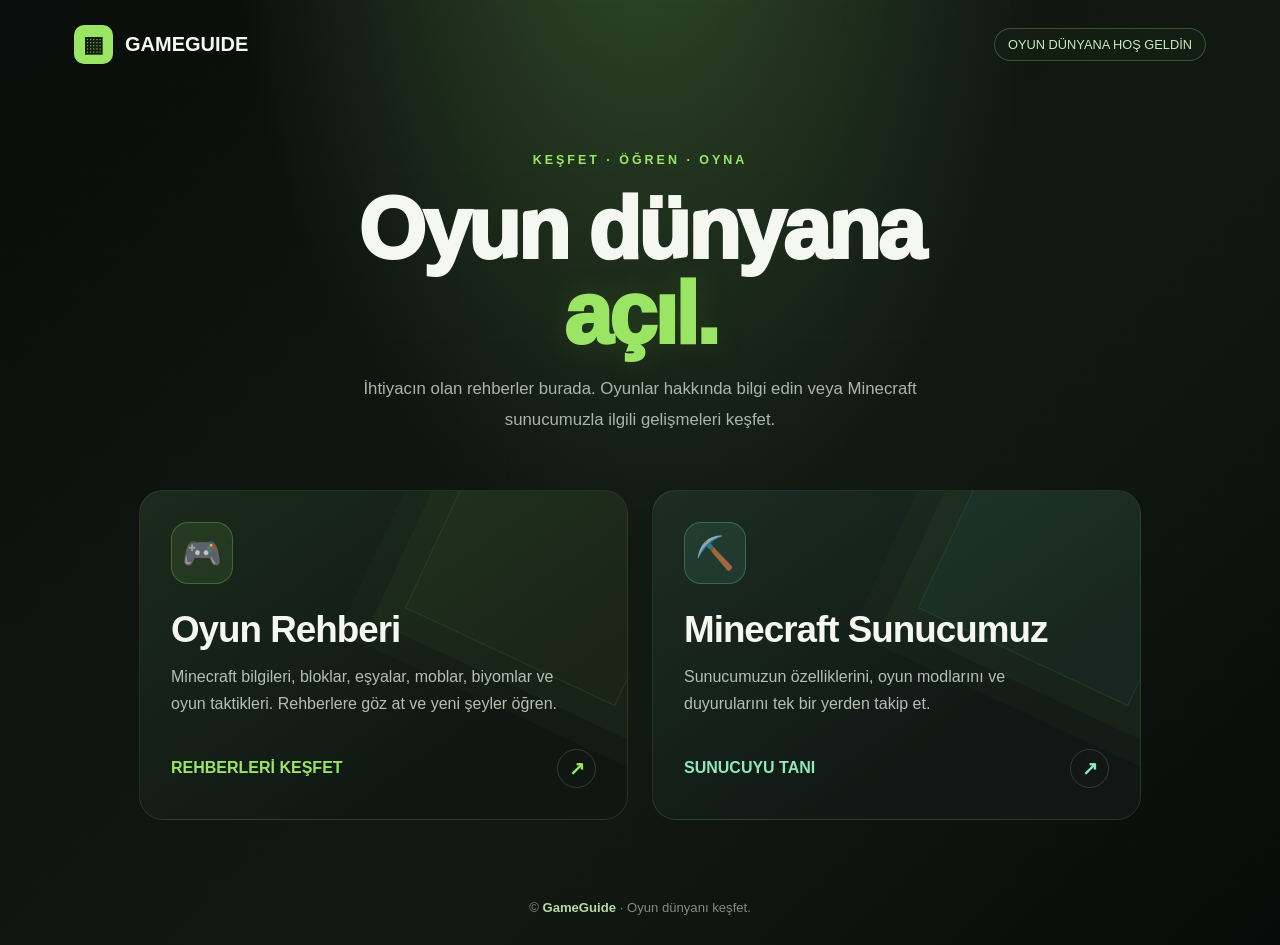
==== commit a74a6d2e: "Update index.html" ====
--- a/index.html
+++ b/index.html
@@ -3,1059 +3,286 @@
 <head>
 <meta charset="UTF-8">
 <meta name="viewport" content="width=device-width, initial-scale=1">
-<meta name="theme-color" content="#10170f">
-<meta name="description" content="GameGuide Minecraft bilgi merkezi. Minecraft Wiki, bloklar, eşyalar, moblar, biyomlar, rehberler ve PvP taktikleri.">
-<title>GameGuide | Minecraft Bilgi Merkezi</title>
+<meta name="theme-color" content="#10130f">
+<meta name="description" content="GameGuide — oyun rehberleri ve Minecraft sunucumuz.">
+<title>GameGuide | Oyun Dünyana Açıl</title>
+<link rel="icon" type="image/svg+xml" href="favicon.svg">
 
 <style>
 :root {
-    --bg: #10170f;
-    --panel: #1a2418;
-    --panel2: #273624;
-    --green: #8fdf55;
-    --text: #f4f3df;
-    --muted: #c0c5a9;
-    --border: #425538;
+    --bg: #0b0f0c;
+    --panel: #141c16;
+    --green: #9be564;
+    --mint: #c8ff9d;
+    --text: #f5f7f1;
+    --muted: #aab6aa;
 }
 
 * {
     box-sizing: border-box;
-    margin: 0;
-    padding: 0;
 }
 
 html {
     scroll-behavior: smooth;
-    scroll-padding-top: 90px;
 }
 
 body {
+    margin: 0;
+    min-height: 100vh;
+    background:
+        radial-gradient(ellipse at 50% -15%, #314c2b 0, transparent 45%),
+        linear-gradient(135deg, #0a0d0b, #111a12 60%, #080b09);
     color: var(--text);
-    background-color: #11170f;
+    font-family: Arial, sans-serif;
+    overflow-x: hidden;
+}
+
+body::before {
+    content: "";
+    position: fixed;
+    inset: 0;
+    pointer-events: none;
+    opacity: .15;
     background-image:
-        radial-gradient(ellipse at 50% 0%, rgba(79,123,47,.18), transparent 48%),
-        repeating-linear-gradient(0deg, transparent 0 31px, rgba(167,201,131,.025) 31px 32px),
-        repeating-linear-gradient(90deg, transparent 0 31px, rgba(167,201,131,.025) 31px 32px);
-    background-attachment: fixed;
-    font-family: Arial, Helvetica, sans-serif;
-    line-height: 1.65;
-}
-
-::selection {
-    background: #8fdf55;
-    color: #172012;
-}
-
-a {
-    color: inherit;
-    text-decoration: none;
-}
-
-button,
-input {
-    font: inherit;
-}
-
-button {
-    cursor: pointer;
-}
-
-button:focus-visible,
-a:focus-visible,
-input:focus-visible,
-summary:focus-visible {
-    outline: 2px solid var(--green);
-    outline-offset: 3px;
-}
-
-.container {
-    position: relative;
-    z-index: 1;
-    width: min(1120px, 92%);
+        linear-gradient(#b7e89b15 1px, transparent 1px),
+        linear-gradient(90deg, #b7e89b15 1px, transparent 1px);
+    background-size: 42px 42px;
+}
+
+header {
+    position: relative;
+    max-width: 1180px;
     margin: auto;
-}
-
-/* ÜST MENÜ */
-
-header {
-    position: sticky;
-    top: 0;
-    z-index: 100;
-    background: rgba(17,24,15,.97);
-    border-bottom: 4px solid #406c2c;
-    box-shadow: 0 5px 0 rgba(0,0,0,.22);
-    backdrop-filter: blur(14px);
-}
-
-header::before {
-    content: "";
-    position: absolute;
-    top: 0;
-    left: 0;
-    right: 0;
-    height: 5px;
-    background: repeating-linear-gradient(
-        90deg,
-        #85d64b 0 24px,
-        #69b43c 24px 48px,
-        #4d8d31 48px 72px
-    );
-}
-
-.navbar {
-    min-height: 70px;
-    padding-top: 5px;
+    padding: 25px 24px;
     display: flex;
     align-items: center;
     justify-content: space-between;
-    gap: 18px;
-}
-
-.logo {
+}
+
+.brand {
     display: flex;
     align-items: center;
-    gap: 10px;
-    font-size: 22px;
+    gap: 12px;
     font-weight: 900;
-    white-space: nowrap;
-    letter-spacing: -.7px;
-    text-shadow: 2px 2px #000;
-}
-
-.logo-icon {
+    font-size: 1.25rem;
+}
+
+.brand-icon {
+    width: 39px;
+    height: 39px;
     display: grid;
     place-items: center;
-    width: 38px;
-    height: 38px;
-    color: #183016;
-    background: linear-gradient(#9de75b 30%, #5b9b35 30%);
-    border: 3px solid #d4f4a4;
-    border-radius: 2px;
-    box-shadow: inset -4px -4px #0003, 3px 3px #080d08;
-}
-
-.logo span:last-child {
+    background: var(--green);
+    color: #10200c;
+    border-radius: 10px;
+    font-size: 1.35rem;
+}
+
+.badge {
+    border: 1px solid #8fbd7a55;
+    border-radius: 999px;
+    padding: 8px 13px;
+    color: #cce9bd;
+    font-size: .8rem;
+    background: #152116aa;
+}
+
+.hero {
+    position: relative;
+    text-align: center;
+    max-width: 900px;
+    margin: 64px auto 36px;
+    padding: 0 24px;
+}
+
+.eyebrow {
     color: var(--green);
-}
-
-.nav {
+    font-size: .78rem;
+    letter-spacing: 3px;
+    font-weight: 800;
+}
+
+.hero h1 {
+    font-size: clamp(2.6rem, 7vw, 5.4rem);
+    line-height: .98;
+    letter-spacing: -3px;
+    margin: 20px 0 18px;
+    font-weight: 950;
+}
+
+.hero h1 span {
+    color: var(--green);
+    text-shadow: 0 0 35px #9be56422;
+}
+
+.hero p {
+    max-width: 590px;
+    margin: auto;
+    color: var(--muted);
+    line-height: 1.8;
+    font-size: 1.05rem;
+}
+
+.cards {
+    position: relative;
+    max-width: 1050px;
+    margin: 55px auto 80px;
+    padding: 0 24px;
+    display: grid;
+    grid-template-columns: repeat(2, minmax(0, 1fr));
+    gap: 24px;
+}
+
+.card {
+    position: relative;
+    min-height: 330px;
+    overflow: hidden;
+    text-decoration: none;
+    color: var(--text);
+    border: 1px solid #ffffff18;
+    border-radius: 24px;
+    padding: 31px;
     display: flex;
-    flex-wrap: wrap;
-    align-items: center;
-    gap: 8px;
-}
-
-.nav a {
-    padding: 8px 9px;
-    color: #d3dbbd;
-    border: 1px solid transparent;
-    font-size: 10px;
-    font-weight: 700;
-    letter-spacing: .2px;
-    text-transform: uppercase;
-    transition: .2s;
-}
-
-.nav a:hover {
-    color: #fff;
-    background: #2b4223;
-    border-color: #638d43;
-    box-shadow: inset 0 -3px var(--green);
-}
-
-.menu-button {
-    display: none;
-    padding: 8px 12px;
-    color: white;
-    background: var(--panel);
-    border: 2px solid #668c48;
-    border-radius: 2px;
-    box-shadow: 3px 3px #090d08;
-}
-
-/* ANA SAYFA */
-
-.hero {
-    position: relative;
-    isolation: isolate;
-    overflow: hidden;
-    padding: 82px 0 50px;
-    background:
-        linear-gradient(180deg, rgba(19,37,28,.54), rgba(17,23,15,.96)),
-        repeating-linear-gradient(90deg, transparent 0 47px, #77ad560d 47px 48px),
-        radial-gradient(ellipse at 18% 10%, #2c6137 0%, transparent 42%),
-        radial-gradient(ellipse at 85% 0%, #244d31 0%, transparent 42%),
-        #121a12;
-    border-bottom: 14px solid #493722;
-}
-
-.hero::before {
+    flex-direction: column;
+    justify-content: space-between;
+    background: linear-gradient(145deg, #1b2b1d, #101712 72%);
+    transition: transform .25s, border-color .25s, box-shadow .25s;
+}
+
+.card::before {
     content: "";
     position: absolute;
-    left: 0;
-    right: 0;
-    bottom: -14px;
-    height: 14px;
-    background: repeating-linear-gradient(
-        90deg,
-        #72b943 0 32px,
-        #5c9b35 32px 64px,
-        #82cc49 64px 96px
-    );
-    z-index: 2;
-}
-
-.hero::after {
-    content: "";
-    position: absolute;
-    inset: 0;
-    pointer-events: none;
-    opacity: .2;
-    background-image: radial-gradient(#a8d680 1px, transparent 1.5px);
-    background-size: 26px 26px;
-    z-index: -1;
-}
-
-.hero-layout {
-    display: grid;
-    grid-template-columns: 1.2fr .8fr;
-    gap: 36px;
-    align-items: center;
-}
-
-.eyebrow {
-    display: inline-block;
-    padding: 6px 11px;
-    margin-bottom: 16px;
-    color: #d7f5b6;
-    background: #223d23;
-    border: 2px solid #588342;
-    border-radius: 2px;
-    font-size: 10px;
-    font-weight: 800;
-    letter-spacing: 1px;
-    box-shadow: 3px 3px #0a0e09;
-}
-
-.hero h1 {
-    margin-bottom: 18px;
-    font-family: "Courier New", monospace;
-    font-size: clamp(35px, 5vw, 58px);
-    font-weight: 900;
-    line-height: 1.12;
-    letter-spacing: -2px;
-    text-shadow: 3px 3px #070b07, 5px 5px #0004;
-}
-
-.hero h1 span {
-    color: #9ee65b;
-    text-shadow: 3px 3px #253e1b;
-}
-
-.hero p {
-    max-width: 610px;
-    margin-bottom: 22px;
-    color: #d2dcc4;
-    font-size: 14px;
-}
-
-/* ARAMA */
-
-.search-box {
-    display: flex;
-    gap: 8px;
-    max-width: 580px;
-    padding: 7px;
-    background: #151c13;
-    border: 3px solid #526c40;
-    border-radius: 2px;
-    box-shadow: 5px 5px #080c07, inset 0 0 0 2px #0b100a;
-}
-
-.search-box input {
-    flex: 1;
-    min-width: 0;
-    padding: 10px;
-    color: #f9f8e9;
-    background: transparent;
-    border: 0;
-    outline: 0;
-}
-
-.search-box input::placeholder {
-    color: #98a78b;
-}
-
-.button {
-    display: inline-flex;
-    align-items: center;
-    justify-content: center;
-    padding: 9px 13px;
-    color: var(--text);
-    background: var(--panel);
-    border: 2px solid #536b43;
-    border-radius: 2px;
-    box-shadow: 3px 3px #070b06;
-    font-size: 12px;
-    font-weight: 800;
-    letter-spacing: .3px;
-    text-transform: uppercase;
-    transition: .2s;
-}
-
-.button:hover {
-    color: var(--green);
-    border-color: var(--green);
-}
-
-.button-primary {
-    color: #172410;
-    background: linear-gradient(#a5ed68, #6db63f);
-    border-color: #a1e96b;
-}
-
-.button-primary:hover {
-    color: #172410;
-    background: linear-gradient(#c3f78f, #86cf4f);
-}
-
-.hero-tags {
-    display: flex;
-    flex-wrap: wrap;
-    gap: 8px;
-    margin-top: 14px;
-}
-
-.hero-tags button {
-    padding: 5px 10px;
-    color: #d4dec7;
-    background: #182418;
-    border: 2px solid #4d6640;
-    border-radius: 2px;
-    box-shadow: 2px 2px #080d07;
-    font-size: 11px;
-}
-
-.hero-tags button:hover {
-    color: white;
-    background: #36562a;
-}
-
-.search-status {
-    min-height: 20px;
-    margin-top: 9px;
-    color: var(--green);
-    font-size: 12px;
-    font-weight: 700;
-    text-shadow: 1px 1px #080d07;
-}
-
-/* BLOK GÖRSELİ */
-
-.hero-art {
-    position: relative;
-    min-height: 230px;
+    width: 230px;
+    height: 230px;
+    right: -48px;
+    top: -55px;
+    background: #9be56412;
+    transform: rotate(25deg);
+    border: 1px solid #9be56418;
+    box-shadow: 0 0 0 25px #9be56408, 0 0 0 50px #9be56405;
+}
+
+.card.server {
+    background: linear-gradient(145deg, #1c2d24, #101714 72%);
+}
+
+.card.server::before {
+    background: #72e7ba12;
+    border-color: #72e7ba18;
+}
+
+.card:hover {
+    transform: translateY(-8px);
+    border-color: #9be56490;
+    box-shadow: 0 20px 60px #0006, 0 0 30px #9be5640d;
+}
+
+.card-top,
+.card-bottom {
+    position: relative;
+    z-index: 1;
+}
+
+.icon {
+    width: 62px;
+    height: 62px;
+    border-radius: 17px;
+    background: #9be56418;
+    border: 1px solid #9be56445;
     display: grid;
     place-items: center;
-    filter: drop-shadow(5px 7px #0004);
-}
-
-.hero-block {
-    position: relative;
-    width: 165px;
-    height: 165px;
-    display: grid;
-    place-items: center;
-    background:
-        linear-gradient(180deg, transparent 0 22%, #2f5e2259 22% 29%, transparent 29%),
-        repeating-linear-gradient(90deg, transparent 0 18px, #0002 18px 22px),
-        repeating-linear-gradient(0deg, transparent 0 18px, #ffffff0b 18px 22px),
-        linear-gradient(#74be43 0 27%, #3f7f2e 27% 34%, #8e6339 34% 100%);
-    border: 4px solid #172414;
-    border-radius: 0;
-    box-shadow:
-        inset 7px 7px #fff2,
-        inset -8px -8px #0004,
-        8px 8px #080d08,
-        0 0 60px #61a94029;
-    font-size: 74px;
-    text-shadow: 3px 3px #0006;
-    transform: rotate(-3deg);
-}
-
-.floating {
-    position: absolute;
-    padding: 10px 13px;
-    color: #e4ebd7;
-    background: #1b2719;
-    border: 2px solid #576c42;
-    border-radius: 2px;
-    box-shadow: 4px 4px #0007;
-    font-size: 11px;
-}
-
-.floating strong {
-    display: block;
-    color: #a5e76a;
-}
-
-.float-one {
-    top: 10px;
-    left: 0;
-}
-
-.float-two {
-    right: 0;
-    bottom: 10px;
-}
-
-/* İSTATİSTİKLER */
-
-.stats {
-    display: grid;
-    grid-template-columns: repeat(4, 1fr);
-    gap: 15px;
-    margin-top: 28px;
-}
-
-.stat {
-    position: relative;
-    padding: 14px;
-    background: linear-gradient(135deg, #202e1d, #121a11);
-    border: 3px solid #35472c;
-    border-radius: 2px;
-    box-shadow: inset 0 0 0 2px #11170f, 4px 4px #080d07;
-}
-
-.stat::before {
-    content: "";
-    position: absolute;
-    top: 0;
-    left: 0;
-    right: 0;
-    height: 4px;
-    background: #6fae3f;
-}
-
-.stat strong {
-    display: block;
-    color: #a7ec69;
-    font-family: "Courier New", monospace;
-    font-size: 20px;
-}
-
-.stat span {
-    color: #c7d2b9;
-    font-size: 11px;
-}
-
-/* SAYFA BÖLÜMLERİ */
-
-.section {
-    position: relative;
-    padding: 39px 0;
-}
-
-.section-alt {
-    background:
-        linear-gradient(#141e12f5, #0f160ef5),
-        repeating-linear-gradient(90deg, #263322 0 24px, #1f2a1b 24px 48px);
-    border-block: 4px solid #33482a;
-}
-
-.section-heading {
-    position: relative;
-    margin-bottom: 19px;
-    padding-left: 15px;
-}
-
-.section-heading::before {
-    content: "";
-    position: absolute;
-    left: 0;
-    top: 3px;
-    bottom: 4px;
-    width: 5px;
-    background: linear-gradient(#9ce25d 0 50%, #548b34 50% 100%);
-    box-shadow: 2px 2px #080d07;
-}
-
-.kicker {
-    display: inline-block;
-    padding: 4px 7px;
-    margin-bottom: 7px;
-    color: #a8e76d;
-    background: #1d311a;
-    border: 1px solid #4e7337;
-    border-radius: 1px;
-    font-size: 10px;
-    font-weight: 900;
-    letter-spacing: 1.5px;
-}
-
-.section-heading h2 {
-    margin-bottom: 5px;
-    font-family: "Courier New", monospace;
-    font-size: clamp(23px, 3vw, 30px);
-    font-weight: 900;
-    text-shadow: 2px 2px #060906;
-}
-
-.section-heading p {
-    max-width: 780px;
-    color: #bdc9b2;
-    font-size: 13px;
-}
-
-/* AÇILIR KARTLAR */
-
-.accordion-list {
-    display: grid;
-    gap: 12px;
-}
-
-.accordion,
-.topic {
-    min-width: 0;
-    overflow: hidden;
-    background: linear-gradient(135deg, #202b1d, #161e14);
-    border: 2px solid #34452c;
-    border-radius: 2px;
-    box-shadow: 4px 4px #0005;
-    transition: border-color .2s;
-}
-
-.accordion:hover,
-.topic:hover {
-    border-color: #75a84c;
-}
-
-.accordion[open],
-.topic[open] {
-    background: #1a2717;
-    border-color: #80b74e;
-}
-
-.accordion > summary,
-.topic > summary {
-    position: relative;
-    display: flex;
-    align-items: center;
-    gap: 13px;
-    min-height: 63px;
-    padding: 13px 15px;
-    background: linear-gradient(90deg, #4c703426, transparent 65%);
-    cursor: pointer;
-    list-style: none;
-    user-select: none;
-}
-
-.accordion > summary::-webkit-details-marker,
-.topic > summary::-webkit-details-marker {
-    display: none;
-}
-
-.accordion > summary::after,
-.topic > summary::after {
-    content: "+";
-    flex-shrink: 0;
-    display: grid;
-    place-items: center;
-    width: 27px;
-    height: 27px;
-    margin-left: auto;
-    color: var(--green);
-    background: #192416;
-    border: 2px solid #476239;
-    border-radius: 1px;
-    box-shadow: 2px 2px #080d07;
-    font-size: 19px;
-    line-height: 1;
-}
-
-.accordion[open] > summary::after,
-.topic[open] > summary::after {
-    content: "−";
-    color: white;
-    background: #42662d;
-    border-color: #8dc65b;
-}
-
-.item-icon,
-.topic-icon {
-    flex-shrink: 0;
-    display: grid;
-    place-items: center;
-    width: 39px;
-    height: 39px;
-    background: linear-gradient(#72b644 0 23%, #4d862e 23% 31%, #705135 31% 100%);
-    border: 2px solid #50683d;
-    border-radius: 1px;
-    box-shadow: inset 3px 3px #fff2, inset -3px -3px #0003, 2px 2px #0a0e08;
-    font-size: 20px;
-}
-
-.summary-text {
-    min-width: 0;
-}
-
-.summary-text strong {
-    display: block;
-    color: var(--text);
-    font-size: 14px;
-}
-
-.summary-text small {
-    display: block;
-    margin-top: 3px;
-    color: #b4c1a6;
-    font-size: 11px;
-    font-weight: 400;
-}
-
-.accordion-content {
-    padding: 14px 15px 16px;
-    background: #070c0726;
-    border-top: 2px solid #33472a;
-}
-
-.content-description {
-    margin: 0 0 13px;
-    color: #c1ceb4;
-    font-size: 12px;
-    line-height: 1.75;
-}
-
-.topic {
-    background: #141c12;
-    border-color: #34442c;
-    border-radius: 2px;
-    box-shadow: 2px 2px #0003;
-}
-
-.topic > summary {
-    min-height: 54px;
-    padding: 9px 11px;
-    gap: 10px;
-    font-size: 12px;
-    font-weight: 700;
-}
-
-.topic-icon {
-    width: 31px;
-    height: 31px;
-    background: linear-gradient(135deg, #34442c, #1c2918);
-    border-color: #4a5a3e;
-    box-shadow: inset 2px 2px #fff1;
-    font-size: 16px;
-}
-
-.topic > summary:hover {
-    color: var(--green);
-}
-
-.topic[open] > summary {
-    color: var(--green);
-    border-bottom: 2px solid #394d2e;
-}
-
-.topic > summary span:last-child {
-    min-width: 0;
-    overflow-wrap: anywhere;
-}
-
-.topic-body {
-    padding: 12px 14px 14px;
-    color: #dbe4d0;
-    font-size: 12px;
-}
-
-.topic-body p {
-    line-height: 1.85;
-}
-
-.topic-body p + p {
-    margin-top: 9px;
-}
-
-.topic-body strong {
-    color: var(--green);
-}
-
-.topic-body ul,
-.topic-body ol {
-    margin: 8px 0 0 19px;
-}
-
-.topic-body li {
-    margin: 4px 0;
-}
-
-.sub-accordion-list {
-    display: grid;
-    gap: 8px;
-}
-
-/* BÜTÜN KATEGORİLER */
-
-.topic.all-items {
-    margin-bottom: 4px;
-    background: linear-gradient(135deg, #263b21, #182516);
-    border: 3px solid #56783d;
-    border-radius: 2px;
-    box-shadow: 4px 4px #0005;
-}
-
-.topic.all-items > summary {
-    min-height: 58px;
-    background: linear-gradient(90deg, #2f4a25, #1a2917);
-    font-weight: 800;
-}
-
-.topic.all-items > summary .topic-icon {
-    background: linear-gradient(#80c84a 0 32%, #416e2b 32% 42%, #765332 42% 100%);
-}
-
-.topic.all-items[open] > summary {
-    color: var(--green);
-}
-
-.all-items-body {
-    padding: 10px 11px 13px;
-    background: #080d072e;
-}
-
-.all-items-body > p {
+    font-size: 2rem;
+    margin-bottom: 25px;
+}
+
+.server .icon {
+    background: #72e7ba18;
+    border-color: #72e7ba45;
+}
+
+.card h2 {
+    font-size: clamp(1.7rem, 3vw, 2.3rem);
     margin: 0 0 12px;
-    color: #c5d3b9;
-    font-size: 12px;
+    letter-spacing: -1px;
+}
+
+.card p {
+    margin: 0;
+    color: #b3c0b4;
     line-height: 1.7;
-}
-
-/* DUYURU VE SUNUCU KARTI */
-
-.notice {
-    margin-top: 15px;
-    padding: 12px 14px;
-    color: var(--muted);
-    background: linear-gradient(90deg, #20311b, #151e13);
-    border: 2px solid #4b6c36;
-    border-left: 6px solid #89d44d;
-    border-radius: 2px;
-    box-shadow: 3px 3px #0004;
-    font-size: 12px;
-}
-
-.notice strong {
-    color: #a7e86a;
-}
-
-.server-card {
-    position: relative;
-    overflow: hidden;
+    max-width: 390px;
+}
+
+.card-bottom {
     display: flex;
     align-items: center;
     justify-content: space-between;
-    gap: 24px;
-    padding: clamp(22px, 4vw, 36px);
-    background:
-        linear-gradient(180deg, #0e221ab3, #131c0ff5),
-        repeating-linear-gradient(90deg, #294526 0 32px, #203a20 32px 64px),
-        #1b2c19;
-    border: 4px solid #506f3a;
-    border-radius: 2px;
-    box-shadow: 7px 7px #070b06;
-}
-
-.server-card::before {
-    content: "";
-    position: absolute;
-    top: 0;
-    left: 0;
-    right: 0;
-    height: 9px;
-    background: repeating-linear-gradient(90deg, #8dd550 0 26px, #66a83e 26px 52px, #477c30 52px 78px);
-}
-
-.server-card-copy {
-    position: relative;
-    z-index: 1;
-    max-width: 680px;
-    padding-top: 8px;
-}
-
-.server-badge {
-    display: inline-flex;
-    align-items: center;
-    gap: 8px;
-    padding: 6px 11px;
-    margin-bottom: 12px;
+    margin-top: 28px;
     color: var(--green);
-    background: #253c1e;
-    border: 2px solid #78b84a;
-    border-radius: 1px;
-    box-shadow: 3px 3px #080c07;
-    font-size: 10px;
-    font-weight: 900;
-    letter-spacing: 1px;
-}
-
-.server-card h3 {
-    margin-bottom: 8px;
-    font-family: "Courier New", monospace;
-    font-size: clamp(21px, 3vw, 28px);
-    font-weight: 900;
-    text-shadow: 3px 3px #080d07;
-}
-
-.server-card p {
-    max-width: 650px;
-    color: #d2ddc8;
-    font-size: 13px;
-}
-
-.server-status {
-    display: inline-block;
-    margin-top: 14px;
-    padding: 8px 12px;
-    color: #b5ef7d;
-    background: #243c1e;
-    border: 2px solid #669343;
-    border-radius: 1px;
-    box-shadow: 3px 3px #080c07;
-    font-size: 12px;
     font-weight: 800;
 }
 
-.server-icon {
-    flex-shrink: 0;
-    width: 100px;
-    height: 100px;
+.server .card-bottom {
+    color: #8ee7bd;
+}
+
+.arrow {
+    width: 39px;
+    height: 39px;
+    border: 1px solid #ffffff26;
+    border-radius: 50%;
     display: grid;
     place-items: center;
-    background:
-        repeating-linear-gradient(90deg, transparent 0 12px, #0002 12px 16px),
-        linear-gradient(#7cc64a 0 30%, #4e8a30 30% 38%, #89613b 38% 100%);
-    border: 4px solid #172414;
-    border-radius: 1px;
-    box-shadow: inset 4px 4px #fff2, inset -5px -5px #0004, 5px 5px #090d07;
-    font-size: 46px;
-}
-
-/* ALT BÖLÜM */
+    font-size: 1.2rem;
+    transition: transform .2s;
+}
+
+.card:hover .arrow {
+    transform: translateX(4px);
+}
 
 footer {
-    padding: 28px 0;
-    background:
-        linear-gradient(#0c110af2, #0c110afb),
-        repeating-linear-gradient(90deg, #25331e 0 32px, #1b2817 32px 64px);
-    border-top: 6px solid #537c36;
-}
-
-.footer-inner {
-    display: flex;
-    justify-content: space-between;
-    align-items: center;
-    flex-wrap: wrap;
-    gap: 18px;
-}
-
-.footer-inner strong {
-    color: var(--green);
-    font-family: "Courier New", monospace;
-    font-size: 16px;
-    text-shadow: 2px 2px #050805;
-}
-
-.footer-inner p {
-    color: var(--muted);
-    font-size: 11px;
-}
-
-.footer-links {
-    display: flex;
-    flex-wrap: wrap;
-    gap: 8px;
-}
-
-.footer-links button {
-    padding: 6px 8px;
-    color: var(--muted);
-    background: #172115;
-    border: 1px solid #3c5230;
-    font-size: 11px;
-}
-
-.footer-links button:hover {
-    color: white;
-    background: #2d4623;
-}
-
-[hidden] {
-    display: none !important;
-}
-
-/* TABLET */
-
-@media (max-width: 800px) {
-    .hero-layout {
+    position: relative;
+    text-align: center;
+    padding: 0 24px 30px;
+    color: #7f8d80;
+    font-size: .82rem;
+}
+
+footer strong {
+    color: #b9d9a9;
+}
+
+@media (max-width: 700px) {
+    header {
+        padding: 18px 20px;
+    }
+
+    .badge {
+        font-size: .7rem;
+    }
+
+    .hero {
+        margin-top: 45px;
+    }
+
+    .hero h1 {
+        letter-spacing: -1.5px;
+    }
+
+    .cards {
         grid-template-columns: 1fr;
-    }
-
-    .hero-art {
-        min-height: 190px;
-        max-width: 450px;
-        width: 100%;
-        margin: 0 auto;
-    }
-
-    .hero {
-        padding-top: 55px;
-    }
-
-    .nav {
-        gap: 4px;
-    }
-
-    .nav a {
-        padding: 6px;
-    }
-
-    .stats {
-        grid-template-columns: repeat(2, 1fr);
-    }
-}
-
-/* TELEFON */
-
-@media (max-width: 620px) {
-    .navbar {
-        min-height: 64px;
-        flex-wrap: wrap;
-        padding: 8px 0 10px;
-    }
-
-    .menu-button {
-        display: block;
-    }
-
-    .nav {
-        display: none;
-        width: 100%;
-        padding: 0 0 10px;
-        flex-direction: column;
-        align-items: stretch;
-        gap: 4px;
-    }
-
-    .nav.open {
-        display: flex;
-    }
-
-    .nav a {
-        padding: 10px 8px;
-        margin-top: 4px;
-        background: #182316;
-        border: 1px solid #2d4025;
-        font-size: 12px;
-    }
-
-    .hero {
-        padding-top: 43px;
-    }
-
-    .hero h1 {
-        font-size: clamp(29px, 9vw, 42px);
-        letter-spacing: -1px;
-    }
-
-    .hero-art {
-        min-height: 165px;
-    }
-
-    .hero-block {
-        width: 125px;
-        height: 125px;
-        border-width: 3px;
-        font-size: 55px;
-    }
-
-    .floating {
-        padding: 8px;
-        font-size: 10px;
-    }
-
-    .search-box {
-        flex-wrap: wrap;
-    }
-
-    .search-box input {
-        flex-basis: 100%;
-    }
-
-    .search-box button {
-        width: 100%;
-    }
-
-    .stats {
-        gap: 10px;
-    }
-
-    .stat {
-        padding: 13px 10px;
-    }
-
-    .section {
-        padding: 30px 0;
-    }
-
-    .section-heading h2 {
-        letter-spacing: -1px;
-    }
-
-    .accordion > summary {
-        gap: 10px;
-        padding: 11px;
-    }
-
-    .summary-text small {
-        line-height: 1.45;
-    }
-
-    .accordion-content {
-        padding: 11px;
-    }
-
-    .topic > summary {
-        padding: 8px;
-    }
-
-    .server-card {
-        align-items: flex-start;
-        flex-direction: column-reverse;
-    }
-
-    .server-icon {
-        width: 76px;
-        height: 76px;
-        font-size: 36px;
-    }
-
-    .footer-inner {
-        align-items: flex-start;
-        flex-direction: column;
-    }
-}
-
-@media (prefers-reduced-motion: reduce) {
-    html {
-        scroll-behavior: auto;
-    }
-
-    *,
-    *::before,
-    *::after {
-        transition: none !important;
+        margin-top: 35px;
+        gap: 16px;
+    }
+
+    .card {
+        min-height: 285px;
+        padding: 25px;
+    }
+
+    .brand {
+        font-size: 1.05rem;
     }
 }
 </style>
@@ -1064,1224 +291,75 @@
 <body>
 
 <header>
-    <div class="container navbar">
-
-        <a class="logo" href="#anasayfa" aria-label="GameGuide ana sayfa">
-            <span class="logo-icon">G</span>
-            <span>Game<span>Guide</span></span>
+    <div class="brand">
+        <span class="brand-icon">▦</span>
+        <span>GAMEGUIDE</span>
+    </div>
+
+    <span class="badge">OYUN DÜNYANA HOŞ GELDİN</span>
+</header>
+
+<main>
+    <section class="hero">
+        <div class="eyebrow">KEŞFET · ÖĞREN · OYNA</div>
+
+        <h1>
+            Oyun dünyana<br>
+            <span>açıl.</span>
+        </h1>
+
+        <p>
+            İhtiyacın olan rehberler burada.
+            Oyunlar hakkında bilgi edin veya Minecraft
+            sunucumuzla ilgili gelişmeleri keşfet.
+        </p>
+    </section>
+
+    <section class="cards" aria-label="Ana menü">
+
+        <a class="card" href="rehber.html">
+            <div class="card-top">
+                <div class="icon">🎮</div>
+
+                <h2>Oyun Rehberi</h2>
+
+                <p>
+                    Minecraft bilgileri, bloklar, eşyalar,
+                    moblar, biyomlar ve oyun taktikleri.
+                    Rehberlere göz at ve yeni şeyler öğren.
+                </p>
+            </div>
+
+            <div class="card-bottom">
+                <span>REHBERLERİ KEŞFET</span>
+                <span class="arrow">↗</span>
+            </div>
         </a>
 
-        <button
-            id="menuButton"
-            class="menu-button"
-            type="button"
-            aria-expanded="false"
-            aria-controls="nav"
-        >☰ Menü</button>
-
-        <nav id="nav" class="nav" aria-label="Ana menü">
-            <a href="#wiki">Minecraft Wiki</a>
-            <a href="#rehberler">Rehberler</a>
-            <a href="#pvp">PvP Merkezi</a>
-            <a href="#sunucumuz">Minecraft Sunucumuz</a>
-            <a href="#ipuclari">Önemli Öneriler</a>
-            <a href="#guncellemeler">Güncellemeler</a>
-            <a href="#sss">SSS</a>
-        </nav>
-
-    </div>
-</header>
-
-<main>
-
-<!-- ANA SAYFA -->
-
-<section class="hero" id="anasayfa">
-    <div class="container">
-
-        <div class="hero-layout">
-
-            <div>
-                <span class="eyebrow">✦ MINECRAFT BİLGİ MERKEZİ</span>
-
-                <h1>
-                    Minecraft dünyasını<br>
-                    <span>keşfet ve öğren.</span>
-                </h1>
+        <a class="card server" href="sunucu.html">
+            <div class="card-top">
+                <div class="icon">⛏️</div>
+
+                <h2>Minecraft Sunucumuz</h2>
 
                 <p>
-                    Bloklardan moblara, biyomlardan yapılara, hayatta kalma
-                    rehberlerinden PvP taktiklerine kadar Minecraft hakkında
-                    aradığın bilgileri tek bir yerde keşfet.
+                    Sunucumuzun özelliklerini, oyun modlarını
+                    ve duyurularını tek bir yerden takip et.
                 </p>
-
-                <form id="searchForm" class="search-box" role="search">
-                    <input
-                        id="searchInput"
-                        type="search"
-                        placeholder="Warden, elmas, biyom, PvP..."
-                        aria-label="GameGuide içinde ara"
-                        autocomplete="off"
-                    >
-
-                    <button class="button button-primary" type="submit">⌕ Ara</button>
-                </form>
-
-                <div id="searchStatus" class="search-status" aria-live="polite"></div>
-
-                <div class="hero-tags" aria-label="Popüler aramalar">
-                    <button type="button" data-search-term="Warden">Warden</button>
-                    <button type="button" data-search-term="Elmas">Elmas</button>
-                    <button type="button" data-search-term="Redstone">Redstone</button>
-                    <button type="button" data-search-term="Biyom">Biyomlar</button>
-                    <button type="button" data-search-term="PvP">PvP Taktikleri</button>
-                </div>
             </div>
 
-            <div class="hero-art" aria-hidden="true">
-                <div class="hero-block">🌳</div>
-                <div class="floating float-one"><strong>Wiki</strong>Bilgi merkezi</div>
-                <div class="floating float-two"><strong>⚔️ PvP</strong>Savaş rehberleri</div>
+            <div class="card-bottom">
+                <span>SUNUCUYU TANI</span>
+                <span class="arrow">↗</span>
             </div>
-
-        </div>
-
-        <div class="stats">
-            <div class="stat">
-                <strong>18</strong>
-                <span>Wiki kategorisi</span>
-            </div>
-            <div class="stat">
-                <strong>12+</strong>
-                <span>PvP ve oyun rehberi</span>
-            </div>
-            <div class="stat">
-                <strong>100+</strong>
-                <span>Keşfedilecek başlık</span>
-            </div>
-            <div class="stat">
-                <strong>∞</strong>
-                <span>Yeni şeyler öğren</span>
-            </div>
-        </div>
-
-    </div>
-</section>
-
-<!-- WIKI -->
-
-<section class="section" id="wiki">
-    <div class="container">
-        <div class="section-heading">
-            <span class="kicker">BİLGİ MERKEZİ</span>
-            <h2>Minecraft Wiki</h2>
-            <p>
-                Bir kategoriye tıkla, ardından “Bütün ...” bölümünü aç.
-                Her konu başlığının açıklaması aynı sayfanın içinde açılır.
-            </p>
-        </div>
-
-        <div id="wikiAccordion" class="accordion-list"></div>
-    </div>
-</section>
-
-<!-- REHBERLER -->
-
-<section class="section section-alt" id="rehberler">
-    <div class="container">
-        <div class="section-heading">
-            <span class="kicker">ADIM ADIM ÖĞREN</span>
-            <h2>Minecraft Rehberleri</h2>
-            <p>
-                Başlangıçtan ileri seviyeye kadar keşfet, hazırlan ve oyun
-                bilgini geliştir.
-            </p>
-        </div>
-
-        <div id="guideAccordion" class="accordion-list"></div>
-    </div>
-</section>
-
-<!-- PVP -->
-
-<section class="section" id="pvp">
-    <div class="container">
-        <div class="section-heading">
-            <span class="kicker">SAVAŞ REHBERLERİ</span>
-            <h2>⚔️ Minecraft PvP Merkezi</h2>
-            <p>
-                Kılıçtan Crystal PvP'ye, BedWars'tan SkyWars'a kadar
-                oyun içi savaş türleri, ekipman ve taktikler.
-            </p>
-        </div>
-
-        <div id="pvpAccordion" class="accordion-list"></div>
-    </div>
-</section>
-
-<!-- ÖNEMLİ ÖNERİLER -->
-
-<section class="section section-alt" id="ipuclari">
-    <div class="container">
-        <div class="section-heading">
-            <span class="kicker">KÜÇÜK İPUÇLARI, BÜYÜK FARK</span>
-            <h2>Önemli Öneriler</h2>
-            <p>
-                Hayatta kalma, kaynak toplama, keşif ve savaş sırasında
-                işine yarayabilecek pratik bilgiler.
-            </p>
-        </div>
-
-        <div id="tipsAccordion" class="accordion-list"></div>
-    </div>
-</section>
-
-<!-- GÜNCELLEMELER -->
-
-<section class="section" id="guncellemeler">
-    <div class="container">
-        <div class="section-heading">
-            <span class="kicker">SÜRÜM TAKİBİ</span>
-            <h2>Minecraft Güncellemeleri</h2>
-            <p>
-                Java, Bedrock, snapshot ve ön sürüm kavramlarını öğren.
-                Deneysel özelliklerin son sürümde bulunmayabileceğini unutma.
-            </p>
-        </div>
-
-        <div id="updatesAccordion" class="accordion-list"></div>
-
-        <div class="notice">
-            <strong>Bilgi notu:</strong>
-            Güncellemelerin içeriği zaman içinde değişebilir.
-            Yeni özellikleri doğrularken Minecraft'ın resmî sürüm duyurularını
-            ve oyun içi sürüm notlarını kontrol et.
-        </div>
-    </div>
-</section>
-
-<!-- MINECRAFT SUNUCUMUZ -->
-
-<section class="section" id="sunucumuz">
-    <div class="container">
-
-        <div class="section-heading">
-            <span class="kicker">GAMEGUIDE TOPLULUĞU</span>
-            <h2>🎮 Minecraft Sunucumuz</h2>
-            <p>
-                GameGuide'ın Minecraft sunucusu için hazırlıklar sürüyor.
-                Açılış bilgileri burada paylaşılacak.
-            </p>
-        </div>
-
-        <div class="server-card">
-
-            <div class="server-card-copy">
-                <span class="server-badge">✦ YAKINDA</span>
-
-                <h3>Maceraya hazır ol!</h3>
-
-                <p>
-                    Minecraft sunucumuz üzerinde çalışmalar devam ediyor.
-                    Sunucu açıldığında gerekli bilgiler bu bölümde duyurulacaktır.
-                </p>
-
-                <div class="server-status">Yakında hizmete sunulacaktır.</div>
-            </div>
-
-            <div class="server-icon" aria-hidden="true">⛏️</div>
-
-        </div>
-    </div>
-</section>
-
-<!-- SSS -->
-
-<section class="section section-alt" id="sss">
-    <div class="container">
-        <div class="section-heading">
-            <span class="kicker">YARDIM MERKEZİ</span>
-            <h2>Sık Sorulan Sorular</h2>
-            <p>
-                GameGuide ve Minecraft hakkında sık sorulan soruların yanıtları.
-            </p>
-        </div>
-
-        <div id="faqAccordion" class="accordion-list"></div>
-    </div>
-</section>
-
+        </a>
+
+    </section>
 </main>
 
 <footer>
-    <div class="container footer-inner">
-
-        <div>
-            <strong>GAMEGUIDE</strong>
-            <p>Minecraft dünyasını keşfetmeye başla.</p>
-        </div>
-
-        <div class="footer-links">
-            <button type="button" data-scroll-to="wiki">Wiki'yi keşfet</button>
-            <button type="button" data-scroll-to="pvp">PvP merkezine git</button>
-            <button type="button" data-scroll-to="ipuclari">Önemli öneriler</button>
-            <button type="button" data-scroll-to="anasayfa">Yukarı çık ↑</button>
-        </div>
-
-        <p>© <span id="year"></span> GameGuide · Bağımsız topluluk projesi.</p>
-
-    </div>
+    © <strong>GameGuide</strong> · Oyun dünyanı keşfet.
 </footer>
-
-<script>
-/* =========================================================
-   MINECRAFT WIKI KATEGORİLERİ
-========================================================= */
-
-const wikiCategories = [
-{
-    title: "Bloklar",
-    icon: "🧱",
-    description: "Doğal bloklar, yapı malzemeleri ve işlevsel bloklar.",
-    items: [
-        ["Taş", "🪨", "Yer altında bol bulunan temel yapı bloklarından biridir. Kırıldığında genellikle kırık taş düşürür; ipeksi dokunuş büyüsüyle taşın kendisi alınabilir."],
-        ["Toprak ve Çim Bloğu", "🌱", "Toprak birçok yerde bulunur. Çim, uygun ışık ve komşu çim blokları bulunduğunda toprağa yayılabilir."],
-        ["Kırık Taş", "🪨", "Taş kazıldığında çoğunlukla kırık taş elde edilir. Fırında eriterek tekrar taşa dönüştürebilir veya birçok tarifte kullanabilirsin."],
-        ["Odun ve Kütükler", "🌳", "Ağaç gövdelerinden elde edilir. Tahta, çubuk, alet ve yapı malzemeleri üretmenin temel kaynaklarındandır."],
-        ["Kum ve Kızıl Kum", "🏜️", "Çöllerde ve sahillerde sık görülür. Kuma yer çekimi uygulanır; fırında eritilince cam üretilebilir."],
-        ["Cam", "🪟", "Kumun fırında eritilmesiyle elde edilir. Pencerelerde ve dekorasyonda kullanılır; kırıldığında genellikle geri düşmez."],
-        ["Elmas Cevheri", "💎", "Derin yer altındaki nadir cevherlerden biridir. Demir veya daha iyi seviyede bir kazma gerekir; uygun yükseklikte ve dikkatli kazı yap."],
-        ["Demir Cevheri", "⛏️", "Fırında eritilerek demir külçesi elde edilir. Alet, zırh, kova ve pek çok temel eşyanın üretiminde kullanılır."],
-        ["Kömür Cevheri", "⚫", "Kömür; fırınlarda yakıt, meşale üretiminde malzeme olarak kullanılır. İlk maden gezilerinde yararlı bir kaynaktır."],
-        ["Redstone Bloğu ve Bileşenler", "🔴", "Redstone tozu ve bileşenleri sinyal taşıma, kapı, otomasyon ve çeşitli makineler yapmak için kullanılır."],
-        ["Obsidyen", "🟪", "Su ile lavın uygun şekilde etkileşmesiyle oluşabilir. Elmas veya netherit kazma ile kazılabilir ve Nether portalı yapmakta kullanılır."],
-        ["Yatak", "🛏️", "Geceyi atlamaya ve dünyadaki doğma noktanı belirlemeye yarar. Nether ve End'de kullanmaya çalışmak tehlikeli bir patlamaya neden olur."],
-        ["Sandık", "📦", "Eşyaları saklamak için kullanılır. İki sandığı yan yana yerleştirerek büyük sandık oluşturabilirsin."],
-        ["Fırın", "🔥", "Cevherleri eritmek ve yemek pişirmek için kullanılır. Yakıt olarak kömür, odun ve başka yanabilir eşyalar kullanılabilir."],
-        ["Büyü Masası", "🔮", "Deneyim seviyeleri ve lapis lazuli kullanarak eşyalara büyü eklemeyi sağlar. Etrafındaki kitaplıklar sunulan büyü seçeneklerini etkiler."],
-        ["Örs", "🔨", "Eşyaları birleştirmek, onarmak ve yeniden adlandırmak için kullanılır. İşlemler deneyim seviyesi gerektirebilir; örs zamanla aşınabilir."],
-        ["İş Masası", "🛠️", "3×3 üretim alanı açar. Oyundaki birçok tarif için temel bloktur."],
-        ["Fener ve Meşale", "💡", "Çevreyi aydınlatmaya yardımcı olur. Karanlık alanlarda güvenli gezinmek ve bazı düşmanların ortaya çıkma ihtimalini azaltmak için ışık kullan."]
-    ]
-},
-{
-    title: "Eşyalar",
-    icon: "🎒",
-    description: "Silahlar, araçlar, malzemeler ve değerli eşyalar.",
-    items: [
-        ["Elmas", "💎", "Güçlü aletler, zırh ve büyü masası gibi eşyalarda kullanılır. Değerli olduğu için üretim kararlarını planlı vermek faydalıdır."],
-        ["Netherit Külçesi", "🟣", "Netherit hurdası ve altın külçesiyle üretilir. Elmas ekipmanı netherit seviyesine yükseltmekte kullanılır."],
-        ["Demir Külçesi", "🔩", "Demir cevherini eriterek veya uygun demir eşyaları işleyerek elde edilebilir. Kova, kalkan, alet ve zırh tariflerinde kullanılır."],
-        ["Altın Külçesi", "🟨", "Altın cevherinden veya altın eşyaları işleyerek elde edilebilir. Bazı tariflerde ve Piglinlerle takasta işe yarar."],
-        ["Lapis Lazuli", "🔵", "Büyü masasında büyü uygulamak için gerekir. Cevheri kazarken yeterli ışık ve güvenli bir rota hazırlamak yararlıdır."],
-        ["Zümrüt", "🟢", "Köylülerle ticarette kullanılan para birimi benzeri bir eşyadır. Köylü görevlerini tamamlayıp ticaret yaparak elde edilebilir."],
-        ["Pusula", "🧭", "Normalde dünyanın başlangıç noktasını gösterir. Manyetit ile ilişkilendirildiğinde belirli bir noktayı takip etmek için kullanılabilir."],
-        ["Harita", "🗺️", "Keşfettiğin alanları görmene yardımcı olur. Haritayı kâğıtla büyütebilir ve bazı sürümlerde işaretleri takip edebilirsin."],
-        ["Kalkan", "🛡️", "Uygun şekilde tutulduğunda bazı saldırıları engeller. Zamanlama ve konumlama, özellikle yakın dövüşte önemlidir."],
-        ["Yay", "🏹", "Ok kullanarak uzaktan saldırmanı sağlar. Gererek atış yapmak menzil ve hasar üzerinde etkilidir."],
-        ["Arbalet", "🎯", "Ok veya havai fişek roketi fırlatabilir. Önceden doldurulabilir; uygun büyüler kullanımını değiştirebilir."],
-        ["Totem of Undying", "✨", "Elde tutulurken ölümcül bir durumda devreye girerek oyuncuyu hayatta tutabilir. Çok değerli olduğu için güvenli biçimde sakla ve doğru elde taşı."],
-        ["Ender İncisi", "🟣", "Kısa mesafelerde ışınlanmayı sağlar ve kullanıldığında bir miktar hasar verebilir. Uçurumlarda ve lav yakınında dikkatli kullan."],
-        ["Ateş Direnci İksiri", "🧪", "Belirli bir süre ateş ve lav hasarına karşı koruma sağlar. Nether keşfi öncesi hazırlamak yararlı olabilir."],
-        ["Elytra", "🪽", "Havada süzülmeni sağlar. Havai fişek roketleriyle uçuşunu uzatabilirsin; iniş yapacağın alanı önceden kontrol et."],
-        ["Shulker Kutusu", "📦", "İçindeki eşyaları kutu kırıldığında da korur. Çok eşya taşımayı kolaylaştırır; kutu yapmak için shulker kabuğu ve sandık gerekir."],
-        ["Etiket", "🏷️", "Örs yardımıyla isim verilerek moblara uygulanabilir. İsim etiketleri birçok yapıda veya balıkçılık gibi yöntemlerle bulunabilir."],
-        ["Kova", "🪣", "Su, lav ve bazı canlıları taşımakta kullanılabilir. Su kovası düşüşlerden kurtulmak veya lav yakınında güvenli alan oluşturmak için işe yarar."]
-    ]
-},
-{
-    title: "Moblar",
-    icon: "🐉",
-    description: "Dost canlıları, düşmanlar ve bosslar.",
-    items: [
-        ["Warden", "👹", "Derin Karanlık biyomunda ses ve titreşimlere tepki veren çok güçlü bir düşmandır. Onunla savaşmak yerine sessizce uzaklaşmak genellikle daha güvenlidir."],
-        ["Ender Dragon", "🐉", "End boyutunun boss'udur. Kristaller ejderhayı iyileştirdiğinden, saldırıdan önce onları güvenli biçimde etkisiz hâle getirmek gerekir."],
-        ["Wither", "☠️", "Wither iskeleti kafatasları ve ruh kumu/ruhsal toprakla çağrılan güçlü bir boss'tur. Savaş için geniş ve kontrollü bir alan seç."],
-        ["Creeper", "💥", "Oyuncuya yaklaştığında patlar. Mesafe korumak, kalkan kullanmak ve çevreyi aydınlatmak riskleri azaltabilir."],
-        ["Zombi", "🧟", "Karanlıkta ortaya çıkan temel düşmanlardan biridir. Kapalı ve aydınlık bir üs kurmak geceleri daha güvenli geçirmeni sağlar."],
-        ["İskelet", "🏹", "Uzaktan ok atarak saldırır. Siper kullanmak ve doğrudan açık alanda yaklaşmamak avantaj sağlar."],
-        ["Enderman", "🟪", "Genellikle oyuncu ona doğrudan baktığında saldırganlaşır. Suya karşı hassastır; dar ve alçak bir alan güvenli taktik sağlayabilir."],
-        ["Köylü", "🧑‍🌾", "Meslek bloklarıyla meslek kazanır ve oyuncuyla ticaret yapabilir. İş bloklarını ve yatakları düzenli tutmak köy düzenini kolaylaştırır."],
-        ["Demir Golem", "🗿", "Köyleri korumaya yardımcı olur. Köy sakinlerini korurken tehlikeli düşmanlara karşı güçlü bir savunmadır."],
-        ["Piglin", "🐽", "Nether'da bulunur ve altınla takas yapabilir. Altın zırhın bir parçasını giymek bazı Piglinlerin saldırganlığını önlemeye yardımcı olur."],
-        ["Blaze", "🔥", "Nether kalelerinde bulunur ve ateş saldırıları yapar. Ateş direnci ve dikkatli siper kullanımı karşılaşmayı kolaylaştırabilir."],
-        ["Shulker", "📦", "End şehirlerinde görülür. Mermileri oyuncuyu havaya kaldırabilir; siper ve zamanlama ile etkisini azaltabilirsin."],
-        ["Axolotl", "🩷", "Suda yaşayan dost canlılardan biridir. Su altı keşiflerinde belirli düşmanlara karşı yardımcı olabilir."],
-        ["Armadillo", "🦔", "Savana ve benzeri sıcak biyomlarda karşılaşılabilir. Fırça/üretim gibi mekanikleri sürüme göre inceleyerek ilgili eşyaları kullan."],
-        ["Kurt", "🐺", "Kemikle evcilleştirilebilir. Evcilleştirildiğinde takip edebilir ve bazı düşmanlara karşı yardımcı olur."],
-        ["Arı", "🐝", "Çiçeklerden polen toplar ve uygun kovanlarda bal üretimine yardımcı olur. Arı yuvasından bal alırken kamp ateşi kullanmak kızmalarını önleyebilir."],
-        ["Slime", "🟩", "Bataklıklarda veya slime parçalarında ortaya çıkabilir. Büyüklüğüne göre öldürüldüğünde daha küçük parçalara ayrılabilir."],
-        ["Phantom", "👻", "Uzun süre uyumayan oyuncuların yakınında ortaya çıkabilir. Düzenli uyumak ve çevreyi kontrol etmek karşılaşmayı azaltabilir."]
-    ]
-},
-{
-    title: "Biyomlar",
-    icon: "🌍",
-    description: "Overworld, Nether ve End bölgelerini keşfet.",
-    items: [
-        ["Ovalar", "🌾", "Geniş ve düz alanlarıyla başlangıç üssü kurmak için uygundur. Köyler ve hayvanlar bulunabilir."],
-        ["Orman", "🌲", "Ağaç ve odun kaynakları bol olan bir biyomdur. Ağaçlık alanlarda görünürlüğü artırmak için yol ve meşale kullan."],
-        ["Çöl", "🏜️", "Kum, kaktüs ve çöl köyleri gibi özellikler içerebilir. Ağaç az olduğundan odun kaynağını önceden hazırla."],
-        ["Tayga", "🌲", "Ladin ağaçları ve çeşitli canlılarla tanınır. Tayga köyleri bazı sürümlerde bulunabilir."],
-        ["Kiraz Korusu", "🌸", "Pembe çiçekli kiraz ağaçlarıyla bilinir. Görsel açıdan etkileyici yapı alanları için tercih edilebilir."],
-        ["Mantar Tarlaları", "🍄", "Mooshroom canlıları ve dev mantarlarıyla tanınır. Nadir görülen, kendine özgü bir biyomdur."],
-        ["Mangrov Bataklığı", "🌿", "Mangrov ağaçları, çamur ve kurbağalarla ilişkilidir. Kökler ve su yolları hareketi zorlaştırabileceğinden yönünü takip et."],
-        ["Buz Düzlükleri", "❄️", "Kar ve buzla kaplı soğuk bir biyomdur. Yiyecek ve odun bulmayı planlamak başlangıçta önemlidir."],
-        ["Derin Karanlık", "🌑", "Sculk blokları ve antik şehirlerle ilişkilidir. Gürültüye dikkat et; Warden tehlikesi nedeniyle kontrollü hareket et."],
-        ["Nether Çoraklıkları", "🔥", "Nether'da sık görülen biyomlardan biridir. Lav gölleri ve tehlikeli düşmanlar nedeniyle köprü kurarken korunaklı ilerle."],
-        ["Kızıl Orman", "🍄", "Nether'da kırmızı mantar benzeri bitki örtüsü bulunur. Hoglin ve Piglin gibi canlılara dikkat et."],
-        ["Çarpık Orman", "🩵", "Nether'ın mavi tonlu biyomudur. Endermanlar yaygın olabilir; görüş yönüne dikkat et."],
-        ["Ruh Kumu Vadisi", "💀", "Fosiller, ruh kumu ve iskeletlerle karşılaşılabilir. Hareket hızını etkileyen zeminlerde açık alanı dikkatli geç."],
-        ["Bazalt Deltaları", "🌋", "Bazalt ve kara taş oluşumlarıyla bilinir. Düzensiz zemin ve lav cepleri yüzünden yavaş ilerlemek faydalıdır."],
-        ["End Adaları", "🌌", "End ana adasının ötesindeki adalar, End şehirlerini bulabileceğin bölgelerdir. Güvenli köprüler ve ender incileri işe yarayabilir."],
-        ["Sahil", "🏖️", "Kara ve okyanus arasında geçiş alanıdır. Kum, su ve bazen gömülü hazine haritalarıyla karşılaşılabilir."]
-    ]
-},
-{
-    title: "Yapılar",
-    icon: "🏛️",
-    description: "Köyler, antik şehirler ve keşfedilebilir yapılar.",
-    items: [
-        ["Köy", "🏘️", "Köylüler, yataklar ve meslek blokları içeren yerleşimlerdir. Erzak, yatak ve ticaret fırsatı bulabilirsin."],
-        ["Antik Şehir", "🏙️", "Derin Karanlıkta oluşan büyük bir yer altı yapısıdır. Sculk sensörlerini tetiklememek için yavaş ve sessiz ilerle."],
-        ["Nether Kalesi", "🏰", "Blaze ve Wither iskeletleri gibi canlılar içerir. Ateş direnci, yiyecek ve korunaklı bir rota hazırlamak yararlı olur."],
-        ["Bastion Kalıntısı", "🧱", "Nether'da Piglinlerle ilişkili tehlikeli bir yapıdır. Sandıkları açarken çevredeki Piglinleri ve düşüşleri hesaba kat."],
-        ["Okyanus Anıtı", "🌊", "Guardian ve Elder Guardian gibi canlıların bulunduğu su altı yapısıdır. Su altında nefes ve görüş için hazırlık yap."],
-        ["Orman Konağı", "🌳", "Karanlık ormanlarda bulunan büyük bir yapıdır. İçinde tehlikeli illagerlar olabilir; yeterli zırh ve yiyecek getir."],
-        ["Yağmacı Karakolu", "🏹", "Pillagerların koruduğu gözetleme yapısıdır. Yaklaşırken menzilli saldırılara ve çevredeki devriyelere dikkat et."],
-        ["Çöl Tapınağı", "🔺", "Merkezindeki tuzaklı oda ve ganimet sandıklarıyla bilinir. Ortadaki basınç plakasına dikkat ederek dikkatli kaz."],
-        ["Deniz Harabesi", "🪸", "Okyanuslarda veya sahillerde bulunabilen eski kalıntılardır. Bazı yapılar gömülü hazine haritaları içerebilir."],
-        ["Gemi Enkazı", "🚢", "Okyanus ve sahillerde bulunur. Sandıklar yiyecek, malzeme veya hazine haritası sağlayabilir."],
-        ["End Şehri", "🏯", "End adalarında bulunur. Shulkerlarla karşılaşabilirsin; bazı yapılarda elytra içeren gemiler yer alabilir."],
-        ["Deneme Odaları", "⚙️", "Bakır ve tüf bloklarıyla oluşturulmuş, deneme spawnerları içeren bir yapıdır. Ekipmanını ve yiyeceğini hazırlayarak ilerle."],
-        ["Maden Kuyusu", "⛏️", "Yer altında koridorlar ve raylarla karşılaşabileceğin eski bir yapıdır. Mağara örümcekleri ve lavlara dikkat et."],
-        ["İglo", "❄️", "Karlı biyomlarda bulunabilen küçük yapılardır. Bazılarında gizli bir alt bölüm bulunabilir."],
-        ["Gömülü Hazine", "🗺️", "Hazine haritasındaki işareti takip ederek kum veya çakılın altında sandık arayabilirsin. Haritadaki X işaretine göre konumunu ayarla."]
-    ]
-},
-{
-    title: "Boyutlar",
-    icon: "🌌",
-    description: "Overworld, Nether ve End hakkında bilgi edin.",
-    items: [
-        ["Overworld", "🌎", "Oyuna genellikle burada başlarsın. Biyomlar, köyler, mağaralar ve pek çok doğal kaynak bu boyuttadır."],
-        ["Nether", "🔥", "Obsidyen portalıyla ulaşılır. Lav, dar köprüler ve düşmanlar nedeniyle ateş direnci ve sağlam blok taşımak yararlıdır."],
-        ["End", "🌌", "Ender Dragon ile ilişkilendirilen boyuttur. Giriş için Ender gözüyle kaleyi bulup portal odasını keşfetmek gerekir."],
-        ["Nether Portalı", "🟪", "Obsidyen çerçeve ateşle etkinleştirilir. Portal bağlantıları koordinatlara göre eşleşir; uzak mesafeleri kısaltabilir."],
-        ["End Portalı", "🟣", "Kalelerdeki portal odasında bulunur. Eksik yuvalara Ender gözü yerleştirildiğinde etkinleşir."],
-        ["Boyutlar Arası Hazırlık", "🎒", "Yiyecek, yedek bloklar, kalkan ve uygun ekipman getir. Eşyalarını kaybetmemek için güvenli dönüş rotası planla."]
-    ]
-},
-{
-    title: "Üretim Tarifleri",
-    icon: "🛠️",
-    description: "Eşyaları üretmek için gereken malzemeleri öğren.",
-    items: [
-        ["Tahta ve Çubuk", "🪵", "Kütükleri tahtaya dönüştür; tahtaları üretim alanına yerleştirerek çubuk üret. Temel alet tarifleri için gerekir."],
-        ["Taş Kazma", "⛏️", "Üç kırık taş ve iki çubukla üretilir. Demir ve daha değerli kaynakları kazmak için başlangıç ekipmanıdır."],
-        ["Fırın", "🔥", "Sekiz kırık taşı üretim masasının dış çevresine yerleştirerek üretilebilir. Eritme ve yemek pişirmede kullanılır."],
-        ["Sandık", "📦", "Sekiz tahta bloğuyla üretilebilir. Eşya biriktirmek için erken oyunda öncelikli tariflerdendir."],
-        ["Kalkan", "🛡️", "Tahta ve demir külçesi kullanılarak üretilir. Tarifin dizilimi sürüme göre kontrol edilebilir."],
-        ["Yatak", "🛏️", "Üç tahta ve aynı renkten üç yün ile üretilebilir. Doğma noktası belirlemeyi ve geceyi atlamayı sağlar."],
-        ["Ok", "🏹", "Çubuk, çakmaktaşı ve tüy kullanılarak üretilebilir. Yay veya arbaletle menzilli saldırı yapmanı sağlar."],
-        ["Pusula", "🧭", "Dört demir külçesi ve bir redstone tozu ile üretilebilir. Başlangıç konumunu veya manyetit hedefini bulmaya yardımcı olur."],
-        ["Büyü Masası", "🔮", "Elmas, obsidyen ve kitapla üretilir. Ekipmanına büyü eklemek için deneyim seviyesi ve lapis lazuli gerekir."],
-        ["Olta", "🎣", "Çubuklar ve ip ile üretilebilir. Balık ve bazı ek ganimetleri elde etmek için kullanılır."],
-        ["Havai Fişek Roketi", "🎆", "Kâğıt ve barutla üretilir; yıldız eklenirse görsel patlama oluşabilir. Elytra uçuşunda roket kullanımı önemlidir."],
-        ["Ender Gözü", "🟣", "Ender incisi ve blaze tozuyla üretilir. Kaleyi bulmaya ve End portalını etkinleştirmeye yardımcı olur."]
-    ]
-},
-{
-    title: "Büyüler",
-    icon: "🔮",
-    description: "Silah, araç ve zırh büyülerini incele.",
-    items: [
-        ["Keskinlik", "⚔️", "Kılıç ve baltanın yakın dövüş hasarını artırır. Genel savaşlar için çok yönlü bir seçenektir."],
-        ["Koruma", "🛡️", "Zırhın gelen hasara karşı korumasını artırır. Belirli hasar türlerine özel büyülerle farkları vardır."],
-        ["Verimlilik", "⛏️", "Kazma, balta, kürek ve benzeri araçların blok kırma hızını artırır."],
-        ["Kırılmazlık", "🔧", "Eşyanın dayanıklılığının daha seyrek azalmasına yardımcı olur."],
-        ["Tamir", "✨", "Deneyim kürelerini kullanarak elde tutulan veya giyilen uygun eşyaların dayanıklılığını onarır."],
-        ["İpeksi Dokunuş", "🧊", "Bazı blokları normal düşen eşyaları yerine kendileri olarak toplamayı sağlar. Servet büyüsüyle aynı anda kullanılamaz."],
-        ["Servet", "💎", "Uygun bloklardan düşen kaynak miktarını artırabilir. Elmas, kömür ve bazı diğer cevherlerde değerlidir."],
-        ["Alevden Çehre", "🔥", "Kılıçla yapılan saldırılara ateş etkisi ekler. Etkisi yaratığa ve oyun koşullarına göre değişebilir."],
-        ["Geri Tepme", "💨", "Vurulan hedefi geriye iter. Rakipleri uzak tutmaya yarar, ancak bazı hedeflerin takibini zorlaştırabilir."],
-        ["Sonsuzluk", "🏹", "Yayın normal okları sınırsız kullanmasını sağlar; yine de envanterde en az bir ok gerekir."],
-        ["Güç", "🎯", "Yayın hasarını artırır. Uzaktan savaşta ve uçan hedeflere karşı faydalıdır."],
-        ["Düşen Tüy", "🪶", "Düşme hasarını azaltır. Dağlık alanlarda ve yüksek yapılarda güvenli hareket etmeye yardımcı olur."],
-        ["Su Altı Nefesi", "🌊", "Su altında daha uzun nefes tutmayı sağlar. Okyanus anıtı ve enkaz keşiflerinde yararlı olabilir."],
-        ["Ateş Koruması", "🔥", "Ateş kaynaklı hasarı azaltır. Nether gezileri için ateş direnci iksiriyle aynı etkiye sahip değildir."]
-    ]
-},
-{
-    title: "İksirler",
-    icon: "🧪",
-    description: "İksir türlerini, etkilerini ve üretim sistemini öğren.",
-    items: [
-        ["İksir Standı", "🧪", "Blaze çubuğuyla üretilebilir. Su şişelerine temel malzemeler ekleyerek iksir yapmanı sağlar."],
-        ["Ateş Direnci", "🔥", "Lav ve ateş kaynaklı hasara karşı belirli süre koruma sağlar. Nether gezilerinde yararlıdır."],
-        ["Hız", "💨", "Hareket hızını geçici olarak artırır. Keşif ve geri çekilme sırasında avantaj sağlayabilir."],
-        ["Kuvvet", "💪", "Yakın dövüş hasarını artırır. Güçlü düşmanlarla savaşmadan önce uygun bir seçenek olabilir."],
-        ["Yenilenme", "❤️", "Canın zaman içinde yenilenmesine yardımcı olur. Zor karşılaşmalarda zamanlama önemlidir."],
-        ["Gece Görüşü", "🌙", "Karanlıkta çevreni daha rahat görmeni sağlar. Derin mağaralar ve su altı keşfi için faydalıdır."],
-        ["Su Altında Nefes", "🐠", "Su altında nefes alma süresini artırır. Uzun dalışlarda iyi bir hazırlıktır."],
-        ["Zayıflık", "🌀", "Hedefin yakın dövüş gücünü azaltır. Bazı köylü iyileştirme mekaniklerinde kullanılır."],
-        ["Sıçrama", "🦘", "Zıplama yüksekliğini artırır ve bazı düşme koşullarına yardımcı olabilir."],
-        ["İksir Süresini Uzatma", "🔴", "Uygun iksire redstone eklemek etki süresini uzatabilir. Her iksirde aynı biçimde çalışmayabilir."],
-        ["İksiri Fırlatılabilir Yapma", "💦", "Uygun iksire barut ekleyerek fırlatılabilir iksir oluşturabilirsin. Etki çevredeki hedeflere yayılabilir."]
-    ]
-},
-{
-    title: "Redstone",
-    icon: "🔴",
-    description: "Devreler, otomasyonlar ve mekanik sistemler.",
-    items: [
-        ["Redstone Tozu", "🔴", "Devrelerde sinyal taşır. Sinyal gücü mesafeyle azalabilir; tekrarlayıcılarla sinyali yenileyebilirsin."],
-        ["Redstone Tekrarlayıcı", "🔁", "Sinyali güçlendirip gecikme eklemek için kullanılır. Otomasyon zamanlamasında temel parçadır."],
-        ["Karşılaştırıcı", "➗", "Kapların doluluk seviyesini ve bazı blok sinyallerini okuyabilir. Otomatik sıralama ve ölçüm devrelerinde kullanılır."],
-        ["Piston", "🧱", "Sinyal geldiğinde blokları iter. Kapılar, gizli girişler ve taşınan mekanizmalar yapılabilir."],
-        ["Yapışkan Piston", "🟩", "Pistonun ittiği bloğu geri çekmesine yardımcı olur. Hareketli zemin ve gizli kapılarda kullanılır."],
-        ["Gözlemci", "👁️", "Önündeki blok değişimlerini algılayıp kısa bir redstone sinyali üretir. Otomatik çiftliklerde kullanışlıdır."],
-        ["Huni", "📥", "Eşyaları kaplar arasında aktarır. Sandık, fırın ve otomatik çiftliklerde eşya taşımaya yarar."],
-        ["Dağıtıcı", "📤", "Redstone sinyaliyle içindeki eşyaları kullanabilir veya fırlatabilir. Sıvı, ok ve diğer eşyalarla farklı işler yapar."],
-        ["Damlatıcı", "⬇️", "Sinyal verildiğinde eşya fırlatır; dağıtıcıdan farklı davranışları vardır. Eşya aktarma sistemlerinde kullanılır."],
-        ["Redstone Lambası", "💡", "Sinyal geldiğinde ışık verir. Otomatik aydınlatma ve durum göstergeleri tasarlamak için kullanılır."],
-        ["Basınç Plakası", "🟫", "Oyuncu, mob veya eşya gibi etkenlerle redstone sinyali gönderebilir. Tuzak veya kapı devresinde kullanılabilir."],
-        ["Otomatik Çiftlik", "🌾", "Gözlemci, piston, su ve huni gibi parçalarla kaynak toplama işlemlerinin bir bölümünü otomatikleştirebilirsin."]
-    ]
-},
-{
-    title: "Köylüler ve Ticaret",
-    icon: "🧑‍🌾",
-    description: "Meslekler, iş blokları ve ticaret sistemi.",
-    items: [
-        ["Köylü Meslekleri", "🧑‍🌾", "İşsiz köylü uygun iş bloğuna erişirse meslek edinebilir. Mesleği olan köylüyle ticaret yaptıktan sonra mesleği kolayca değişmez."],
-        ["Kütüphaneci", "📚", "Kürsü ile meslek kazanır. Kitap, kâğıt ve büyülü kitap gibi ticaret seçenekleri sunabilir."],
-        ["Zırhçı", "🛡️", "Yüksek seviyelerde zırh parçaları takas edebilir. İş bloğu yüksek fırındır."],
-        ["Alet Ustası", "⛏️", "Kazma ve diğer araçlarla ilgili ticaretler sunabilir. İş bloğu demirci masasıdır."],
-        ["Silah Ustası", "⚔️", "Silahlarla ilgili ticaretler sunabilir. İş bloğu bileme taşıdır."],
-        ["Çiftçi", "🌾", "Ekin, sebze ve diğer tarım ürünleri üzerinden ticaret yapabilir. İş bloğu komposterdir."],
-        ["Okçu", "🏹", "Çubuk, ip ve ok gibi eşyalarla ticaret yapabilir. İş bloğu okçuluk masasıdır."],
-        ["Rahip", "🧪", "Bazı büyü ve iksir malzemeleriyle ilgili ticaretler sunabilir. İş bloğu iksir standıdır."],
-        ["Demirci Masası", "🔧", "Alet ustasının iş bloğudur; aynı zamanda elmas ekipmanı netherit seviyesine yükseltmekte kullanılır."],
-        ["Köylü İyileştirme", "❤️", "Zombi köylü, zayıflık etkisi ve altın elma kullanılarak iyileştirilebilir. Yakınındaki düşmanlardan korumak önemlidir."],
-        ["Ticaret Fiyatları", "💚", "Fiyatlar itibar, talep ve oyun koşullarından etkilenebilir. Sürekli aynı eşyayı alıp satmak fiyatı artırabilir."]
-    ]
-},
-{
-    title: "Tarım",
-    icon: "🌾",
-    description: "Ekinler, bitkiler ve çiftlik sistemleri.",
-    items: [
-        ["Buğday", "🌾", "Tohumları sürülmüş ve uygun koşullardaki toprağa ek. Suya yakın tarla ve yeterli ışık büyümeyi destekler."],
-        ["Havuç ve Patates", "🥕", "Köylerde veya belirli ganimetlerde bulunabilir. Tarla kurarak sürdürülebilir yiyecek kaynağı oluşturabilirsin."],
-        ["Şeker Kamışı", "🎋", "Su kenarındaki uygun bloklarda büyür. Kâğıt üretimi ve bazı tariflerde kullanılır."],
-        ["Bambu", "🎍", "Hızlı büyüyen bir bitkidir. İskele ve bambu yapı malzemeleri üretmek için değerlidir."],
-        ["Kabak ve Karpuz", "🎃", "Tarlada gövde ve meyve alanı gerekir. Meyvenin çıkacağı komşu blokların boş olmasına dikkat et."],
-        ["Hayvan Yetiştirme", "🐄", "İnek, koyun ve tavuk gibi canlıları uygun yiyeceklerle besleyerek çoğaltabilirsin. Çitlerle güvenli alan oluştur."],
-        ["Arı Çiftliği", "🐝", "Çiçek ve kovan kullanarak bal peteği veya bal şişesi toplanabilir. Hasattan önce kamp ateşi koymak arıların sakin kalmasına yardımcı olur."],
-        ["Komposter", "♻️", "Bazı bitki ve yiyecek eşyaları kompostlanarak kemik tozu üretilebilir. Çiftlik otomasyonlarına eklenebilir."],
-        ["Mantar Yetiştirme", "🍄", "Uygun düşük ışıklı alanlar ve doğru bloklar mantarların yayılmasını destekler. Büyük mantar yetiştirmek için kemik tozu kullanılabilir."],
-        ["Ağaç Çiftliği", "🌳", "Fidanları uygun aralıkla dik, büyüme alanını açık bırak ve büyüme için gereken ışığı sağla."],
-        ["Otomatik Ekin Toplama", "💧", "Su akışı ve huni düzenleri hasadı kolaylaştırabilir. Tasarımın ekin türüne ve oyun sürümüne uygun olduğundan emin ol."]
-    ]
-},
-{
-    title: "Madencilik",
-    icon: "⛏️",
-    description: "Cevherler, kaynaklar ve kazı yöntemleri.",
-    items: [
-        ["Elmas Bulma", "💎", "Derin yer altındaki uygun yüksekliklerde mağara keşfi veya planlı tünel kazısı yap. Lav ve düşüş riskine karşı blok, su ve yiyecek taşı."],
-        ["Demir Bulma", "⛏️", "Mağaralarda ve dağlık alanlarda bulunabilir. İlerledikçe yeterli demir toplayarak kova, kalkan ve ekipman yap."],
-        ["Kömür ve Bakır", "⚫", "Kömür yakıt ve meşale için, bakır ise yapı ve çeşitli tarifler için kullanılır. Görünür damarları güvenli biçimde takip et."],
-        ["Altın Bulma", "🟨", "Overworld'de ve Nether'da farklı biçimlerde bulunur. Nether altın cevherini kazarken Piglinlerin yakınlığını dikkate al."],
-        ["Antik Enkaz", "🟣", "Nether'da nadir bulunan antik enkaz, eritildiğinde netherit hurdası verir. Lav ve patlamaya karşı dikkatli kazı yap."],
-        ["Y-Seviyesi", "📏", "Cevher dağılımı oyun sürümüne göre farklılaşabilir. En iyi yükseklik için oynadığın sürümün güncel cevher dağılımını kontrol et."],
-        ["Mağara Hazırlığı", "🎒", "Meşale, yiyecek, kalkan, su kovası, yedek kazma ve inşaat bloğu getir. Girişe işaret koyarak dönüş yolunu kaybetme."],
-        ["Güvenli Kazı", "🧱", "Tam altındaki veya üstündeki bloğu kontrol etmeden kazma. Lav ve yüksek düşüşlere karşı yan koridor veya merdivenli iniş kullan."],
-        ["Şerit Madenciliği", "⛏️", "Belirli aralıklarla paralel tüneller açarak kaynak arayabilirsin. Mağara keşfiyle birlikte kullanıldığında alan taramasını kolaylaştırır."],
-        ["Cevher Büyüleri", "✨", "Servet kaynak miktarını artırabilir; İpeksi Dokunuş cevher bloğunu saklamayı sağlar. İhtiyacına göre doğru kazmayı seç."]
-    ]
-},
-{
-    title: "Savaş Sistemi",
-    icon: "⚔️",
-    description: "Silahlar, savunma, saldırılar ve savaş mekanikleri.",
-    items: [
-        ["Saldırı Zamanlaması", "⏱️", "Java Edition'da silah saldırı dolumunu izlemek hasarı artırabilir. Rastgele hızlı tıklamak yerine saldırı zamanını öğren."],
-        ["Kalkan Kullanımı", "🛡️", "Gelen bazı saldırıları engeller. Rakibin saldırısı bittikten sonra karşılık vermek ve çevreyi gözlemek önemlidir."],
-        ["Kritik Vuruş", "⬆️", "Uygun düşüş sırasında yapılan saldırı ek hasar verebilir. Zıplama zamanlaması ve hedefe doğru hareket koordinasyon gerektirir."],
-        ["Geri İtme ve Mesafe", "↔️", "Hedefle arandaki mesafe saldırı menzili ve geri itme üzerinde etkili olabilir. Dar alanlarda konumunu koru."],
-        ["Yay ile Savaş", "🏹", "Atışı gererek güçlendir, hedefin hareketini tahmin et ve siper kullan. Okların sınırlıysa isabetli atışlara odaklan."],
-        ["Zırh ve Koruma", "🛡️", "Daha iyi zırh hasarı azaltır, ancak açlık, düşüş, büyüler ve özel hasar türleri de önemlidir."],
-        ["İksirli Savaş", "🧪", "Hız, kuvvet, ateş direnci ve yenilenme gibi etkiler belirli savaşlarda yardımcı olabilir. İksirleri güvenli yerde ve doğru zamanda kullan."],
-        ["Çevreyi Kullanma", "🌋", "Duvarlar, yükseklik, su ve siper savaş sonucunu etkileyebilir. Lav veya uçurum yakınında plansız hamle yapma."]
-    ]
-},
-{
-    title: "Başarımlar",
-    icon: "🏆",
-    description: "İlerlemeler ve oyun içi hedefler.",
-    items: [
-        ["İlerleme Kitabı", "📖", "Java Edition'daki ilerlemeler, yaptığın keşifleri ve tamamladığın hedefleri takip eder. Gereksinimlerini oyun içinden inceleyebilirsin."],
-        ["İlk Aletler", "🪵", "Odun topla ve ilk aletlerini üret. Bu adım temel madencilik ve hayatta kalma döngüsünü başlatır."],
-        ["Nether'a Gir", "🔥", "Portal yapıp Nether'a geçmek yeni kaynaklara ve ilerleme hedeflerine erişmeni sağlar. İyi hazırlan."],
-        ["End'e Yolculuk", "🌌", "Kaleyi bul, End portalını etkinleştir ve End'e girmeden önce yeterli ekipman ile dönüş hazırlığını yap."],
-        ["Ender Dragon", "🐉", "Kristalleri ve ejderhanın saldırılarını takip ederek savaşı tamamla. Yay, blok ve iyileştirme eşyaları hazırlamak faydalıdır."],
-        ["Köylü Ticareti", "💚", "Bir köylüyle başarılı bir takas yaparak ticaret mekaniklerini keşfet. Mesleğe göre uygun eşya topla."],
-        ["Hayvan Çiftliği", "🐄", "Uygun yiyeceklerle iki hayvanı besleyip çoğaltarak sürdürülebilir kaynak oluştur."]
-    ]
-},
-{
-    title: "Oyun Mekanikleri",
-    icon: "⚙️",
-    description: "Minecraft'ın temel ve ileri seviye sistemleri.",
-    items: [
-        ["Gün ve Gece Döngüsü", "☀️", "Dünya döngüsü zamanla ilerler. Gece düşmanlarla karşılaşma ihtimali yükseldiğinden ilk gün barınak ve ışık hazırla."],
-        ["Açlık ve Doygunluk", "🍗", "Yemek yemek açlığı yeniler. Farklı yiyecekler farklı doygunluk sağlar; uzun keşif için yeterli yemek taşı."],
-        ["Deneyim Seviyesi", "✨", "Deneyim küreleriyle kazanılır. Büyü uygulamak ve örs işlemleri için kullanılabilir."],
-        ["Doğma Noktası", "🛏️", "Yatak veya uygun mekaniklerle yeniden doğma noktasını değiştirebilirsin. Tehlikeli boyutlarda yatağın davranışına dikkat et."],
-        ["Işık Seviyesi", "💡", "Işık; görünürlük, bitki yetiştirme ve düşmanların ortaya çıkması gibi mekanikleri etkiler. Üssünü düzenli aydınlat."],
-        ["Chunk Sistemi", "🧩", "Dünya küçük alanlara ayrılarak işlenir. Yükleme mesafesi, çiftliklerin çalışma koşullarını etkileyebilir."],
-        ["Dayanıklılık", "🔧", "Araç ve zırhların kullanım ömrü vardır. Tamir, Kırılmazlık ve yedek ekipman dayanıklılık yönetimine yardımcı olur."],
-        ["Düşme Hasarı", "⬇️", "Yüksekten düşmek hasar verir. Su kovası, yumuşak iniş, merdiven ve uygun büyüler riski azaltabilir."],
-        ["Harita ve Koordinatlar", "🗺️", "X, Y ve Z koordinatları yön ve konum bulmak için kullanılır. Önemli noktaların koordinatlarını not almak dönüşü kolaylaştırır."]
-    ]
-},
-{
-    title: "Komutlar",
-    icon: "⌨️",
-    description: "Komutların kullanımı ve örnekleri.",
-    items: [
-        ["/help", "⌨️", "Komut yardımı sağlar. Erişilebilir komutlar sürüme, oyun moduna ve sunucu izinlerine göre değişebilir."],
-        ["/gamemode", "🎮", "İzin olduğunda oyun modunu değiştirir. Örneğin yaratıcı ve hayatta kalma modları arasında geçiş yapılabilir."],
-        ["/tp", "🧭", "İzin ve doğru sözdizimi olduğunda oyuncuyu veya varlığı belirli konuma ışınlamak için kullanılır."],
-        ["/give", "🎁", "Yeterli izinle oyuncuya eşya verir. Komut adları ve parametreleri sürüme göre kontrol edilmelidir."],
-        ["/time", "🕒", "İzin olduğunda oyun içi zamanı değiştirir veya görüntüler."],
-        ["/weather", "🌦️", "İzin olduğunda hava durumunu değiştirmek veya kontrol etmek için kullanılabilir."],
-        ["/seed", "🌱", "Dünya tohumunu gösterir; bazı sunucular veya oyun ayarları bu bilgiye erişimi kısıtlayabilir."],
-        ["Komut İzinleri", "🔐", "Çok oyunculu sunucularda komutlar rol veya izin gerektirebilir. Yalnızca izin verilen komutları kullan."]
-    ]
-},
-{
-    title: "Zırhlar",
-    icon: "🛡️",
-    description: "Zırh setleri, koruma ve ekipman özellikleri.",
-    items: [
-        ["Deri Zırh", "🟤", "Erken oyunda kolay ulaşılabilen bir korumadır. Deri zırh parçaları renklendirilebilir."],
-        ["Demir Zırh", "⚙️", "Başlangıç ve orta aşamada dengeli koruma sağlar. Demir kaynaklarını yeterince topladıktan sonra tam set üretmek yararlıdır."],
-        ["Elmas Zırh", "💎", "Güçlü bir zırh setidir. Büyüler ve yükseltmelerle daha uzun süre kullanılabilir."],
-        ["Netherit Zırh", "🟣", "Elmas zırhın demirci masasında netherit külçesiyle yükseltilmesiyle elde edilir. Üretimden önce değerli malzemeleri güvenceye al."],
-        ["Kask", "🪖", "Baş bölgesi zırhıdır. Solunum ve su altı madenciliği gibi uygun büyülerle ek yararlar sağlayabilir."],
-        ["Göğüslük", "🦺", "Zırh parçaları arasında önemli koruma sağlar. Elytra kullanımı göğüslükle aynı anda mümkün olmadığından seçim yapman gerekir."],
-        ["Pantolon", "👖", "Zırh setinin parçasıdır ve genel savunmaya katkı sağlar. Koruma büyüleriyle güçlendirilebilir."],
-        ["Çizme", "🥾", "Düşen Tüy, Derinlik Gezgini veya Buzda Yürüme gibi büyülerle hareket ve düşüşlerde avantaj sağlayabilir."],
-        ["Ekipman Dayanıklılığı", "🔧", "Zırhın dayanıklılığını takip et, Tamir/Kırılmazlık büyülerini değerlendir ve tehlikeli yolculuklarda yedek parça taşı."]
-    ]
-}
-];
-
-/* =========================================================
-   MINECRAFT REHBERLERİ
-========================================================= */
-
-const guideGroups = [
-{
-    title: "Başlangıç Rehberleri",
-    icon: "🌱",
-    description: "İlk günlerini güvenle geçir ve temel ihtiyaçlarını öğren.",
-    items: [
-        ["İlk Geceyi Atlatma", "🌙", "İlk gün odun topla, temel aletlerini üret, yiyecek bul ve gün batmadan aydınlatılmış bir barınak hazırla."],
-        ["İlk Aletlerini Üret", "🪓", "Kütükleri tahtaya, tahtaları çubuklara dönüştür. Önce kazma, ardından ihtiyacına göre balta, kılıç ve kürek üret."],
-        ["Güvenli Üs Kurma", "🏠", "Kapı, ışık, sandık ve yatak kullan. Girişleri kontrol et, yakındaki mağaraları aydınlat ve değerli eşyaları düzenle."],
-        ["Yiyecek Bulma", "🍞", "Başlangıçta hayvanlar, ekinler veya balık kullanılabilir. Uzun yolculuklara çıkmadan önce yeterli yiyecek hazırla."]
-    ]
-},
-{
-    title: "Orta Seviye Rehberleri",
-    icon: "⛏️",
-    description: "Kaynaklarını geliştir ve daha zorlu bölgelere hazırlan.",
-    items: [
-        ["Madencilik Hazırlığı", "⛏️", "Yedek kazma, meşale, yiyecek, kalkan, su kovası ve blok taşı. Girişe işaret koyarak kaybolma riskini azalt."],
-        ["Nether'a Hazırlık", "🔥", "İyi zırh, kalkan, altın zırh parçası, ateş direnci iksiri ve bol blok taşı. Portalın koordinatlarını not al."],
-        ["Köylü Ticaret Alanı", "💚", "Köylüleri güvenli alanlarda tut, iş bloklarına erişim sağla ve ticaretlerini düzenli yaparak yararlı eşyalar elde et."],
-        ["Büyü Masası Kurma", "🔮", "Elmas ve obsidyen topla, kitap üret ve masanın çevresine kitaplık yerleştirerek daha güçlü büyülere eriş."]
-    ]
-},
-{
-    title: "İleri Seviye Rehberleri",
-    icon: "🐉",
-    description: "Boss savaşları ve uzun vadeli ilerleme için plan yap.",
-    items: [
-        ["Ender Dragon Savaşı", "🐉", "Yay, ok, kılıç, blok, yiyecek ve iyileştirme eşyaları al. Önce End kristallerini etkisiz hâle getirip ejderhanın hareketlerini izle."],
-        ["Elytra Bulma ve Kullanma", "🪽", "End şehirlerinde gemi arayarak elytra bulabilirsin. Uçuştan önce iniş alanı, roket miktarı ve dayanıklılığı kontrol et."],
-        ["Netherit Ekipmanı", "🟣", "Nether'da antik enkaz bul, eriterek hurda elde et ve altınla netherit külçesi üret. Ekipmanı demirci masasında yükselt."],
-        ["Otomatik Çiftliklere Giriş", "⚙️", "Redstone, gözlemci, piston, huni ve su gibi parçaları küçük bir tasarımda test ederek kaynak toplama işini kolaylaştır."]
-    ]
-},
-{
-    title: "Hayatta Kalma ve Keşif",
-    icon: "🧭",
-    description: "Daha uzun keşifler için rotanı, kaynaklarını ve dönüşünü planla.",
-    items: [
-        ["Uzun Yolculuk Planı", "🧭", "Yatak, yiyecek, tekne, pusula, harita ve yapı blokları al. Önemli koordinatları yaz ve dönüş rotasını işaretle."],
-        ["Okyanus Keşfi", "🌊", "Tekne, su altında nefes iksiri veya kaplumbağa kabuğu gibi uygun eşyalarla hazırlan. Oksijenini ve yüzeydeki yönünü takip et."],
-        ["Mağarada Kaybolmama", "🕯️", "Meşaleleri tek bir duvara yerleştir, kavşaklara işaret koy ve keşfettiğin yolları harita veya koordinatla kaydet."],
-        ["Eşyaları Güvende Tutma", "📦", "Değerli eşyaları ayrı sandıklarda sakla, yola gereksiz eşyalarla çıkma ve tehlikeli bölgelere girerken yedek ekipman taşı."]
-    ]
-}
-];
-
-/* =========================================================
-   PVP MERKEZİ
-========================================================= */
-
-const pvpGroups = [
-{
-    title: "Yakın Dövüş",
-    icon: "⚔️",
-    description: "Kılıç, balta ve yakın mesafe savaşları.",
-    items: [
-        ["Kılıç PvP", "⚔️", "Saldırı zamanlamasına, mesafeye ve hareketine odaklan. Rakibin hamlesinden sonra karşılık vermek ve kalkanını doğru kullanmak önemlidir."],
-        ["Balta PvP", "🪓", "Bazı sürümlerde baltalar yüksek tek vuruş hasarı veya kalkanla etkileşim avantajı sunabilir. Saldırı hızını ve mesafeyi çalış."],
-        ["Kalkan Kullanımı", "🛡️", "Saldırıları engellemek için doğru yöne bak ve karşı saldırı fırsatı yakalamaya çalış. Çevrenden gelen diğer tehlikeleri de izle."],
-        ["Kritik Vuruşlar", "⬆️", "Uygun düşüş sırasında saldırmak bazı oyun koşullarında ek hasar verebilir. Zıplama ve saldırı zamanlamasını antrenmanda dene."]
-    ]
-},
-{
-    title: "Menzilli Savaş ve Ekipman",
-    icon: "🏹",
-    description: "Yay, zırh, iksir ve envanter düzeni.",
-    items: [
-        ["Yay PvP", "🏹", "Hedefin hareket yönünü tahmin et, yayı yeterince ger ve siper kullan. Yakın mesafede geri çekilmek için boş alan bırak."],
-        ["Arbalet Kullanımı", "🎯", "Arbaleti önceden doldurabilir ve uygun durumda roket kullanabilirsin. Yeniden doldurma süresini hesaba kat."],
-        ["PvP Ekipmanları", "🛡️", "Oyun moduna uygun zırh, silah, yiyecek, kalkan, ok ve blok seç. Ekipman tercihi sürüme ve sunucu kurallarına göre değişebilir."],
-        ["Envanter Düzeni", "🎒", "Sık kullandığın eşyaları kolay erişilebilir yuvalara yerleştir. Yiyecek ve savunma araçlarını panik anında aramak zorunda kalma."],
-        ["İksir ve Etkiler", "🧪", "Sunucu kuralları izin veriyorsa hız, kuvvet veya ateş direnci gibi etkileri savaş planına dahil et. Etki sürelerini takip et."]
-    ]
-},
-{
-    title: "PvP Oyun Modları",
-    icon: "🎮",
-    description: "Farklı sunucu modlarına özel temel yaklaşımlar.",
-    items: [
-        ["Crystal PvP", "💎", "Bu mod kristal hasarı ve hızlı konumlandırma üzerine kuruludur. Patlama riskini, zırh durumunu ve çevredeki blokları sürekli takip etmek gerekir."],
-        ["BoxPvP", "🟩", "Arena sınırlarını, kaynak kazanma yöntemlerini ve sunucu kurallarını öğren. Değerli eşyaları riske atmadan önce rakipleri ve çıkış yollarını gözle."],
-        ["BedWars", "🛏️", "Yatağını koru, takım kaynaklarını dengeli kullan ve köprü kurarken çevreyi izle. Rakip yatağa saldırmadan önce geri dönüş rotanı planla."],
-        ["SkyWars", "☁️", "Başlangıç sandığını hızlıca kontrol et ve adanın güvenliğini sağla. Orta adaya geçerken blok, zırh ve kaçış rotası bulundur."],
-        ["Potion PvP", "🧪", "İksir etkilerini, sürelerini ve envanter sırasını öğren. Sunucu kurallarını kontrol ederek iksirleri ne zaman kullanacağını planla."],
-        ["UHC", "❤️", "Can yenilenmesi sınırlı olabileceğinden yiyecek, zırh ve kaynak yönetimine önem ver. Gereksiz çatışmadan kaçınmak avantaj sağlayabilir."],
-        ["Survival PvP", "🌲", "Dünya kaynaklarını, barınağını ve envanterini koru. Çevreyi kullan, değerli eşyalarla gereksiz risk alma ve sunucu kurallarına uy."]
-    ]
-},
-{
-    title: "Taktik ve Antrenman",
-    icon: "🎯",
-    description: "Hareket, karar verme ve beceri geliştirme.",
-    items: [
-        ["Savaş Taktikleri", "🎯", "Mesafeyi koru, rakibin hareketlerini izle ve savaş alanının sınırlarını kullan. Her karşılaşmada aynı stratejiyi uygulamak yerine duruma göre karar ver."],
-        ["Hareket ve Mesafe", "💨", "Yanlara hareket etmeyi, geri çekilmeyi ve hedefi takip etmeyi çalış. Dar alanlarda kendi hareketini engelleyen bloklara dikkat et."],
-        ["PvP Antrenmanı", "🏋️", "Önce bir beceri seç: zamanlama, nişan, blok yerleşimi veya envanter hızı. Kısa tekrarlarla gelişimini takip et."],
-        ["Takım Oyunu", "🤝", "Takım arkadaşlarınla hedefleri paylaş, kaynak durumunu haber ver ve aynı hedefe koordineli yaklaş. Gereksiz yere takım arkadaşlarının yolunu kapatma."],
-        ["Savaş Sonrası Öğrenme", "📝", "Bir karşılaşmadan sonra pozisyon, ekipman ve zamanlamayı gözden geçir. Tek bir hataya değil tekrar eden alışkanlıklara odaklan."]
-    ]
-}
-];
-
-/* =========================================================
-   ÖNEMLİ ÖNERİLER
-========================================================= */
-
-const importantTips = [
-    {
-        title: "Her zaman yedek malzeme taşı",
-        icon: "🎒",
-        description: "Uzun gezilerde yedek kazma, meşale, yiyecek ve yapı bloğu taşımak beklenmedik durumlarda işine yarayabilir."
-    },
-    {
-        title: "Koordinatları not al",
-        icon: "🧭",
-        description: "Üssün, portalın, köyün ve önemli yapıların koordinatlarını kaydet. Böylece dönüş yolunu yeniden bulabilirsin."
-    },
-    {
-        title: "Mağaraları aydınlat",
-        icon: "🕯️",
-        description: "Meşaleler hem görüşünü iyileştirir hem de karanlık alanlarda düşmanlarla karşılaşma ihtimalini azaltmaya yardımcı olur."
-    },
-    {
-        title: "Değerli eşyalarını güvene al",
-        icon: "📦",
-        description: "End veya Nether gibi riskli bölgelere gitmeden önce gereksiz eşyaları sandıkta bırak ve ihtiyacın olanları yanına al."
-    },
-    {
-        title: "Kalkan ve su kovası kullanmayı öğren",
-        icon: "🛡️",
-        description: "Kalkan bazı saldırılara karşı koruma sağlar. Su kovası uygun koşullarda düşüşü veya lav çevresindeki tehlikeyi azaltabilir."
-    },
-    {
-        title: "İlk gece için barınak hazırla",
-        icon: "🏠",
-        description: "Küçük ve aydınlatılmış bir alan bile ilk gece için iş görebilir. Kapı, yatak ve sandık yerleştirerek üssünü geliştir."
-    },
-    {
-        title: "Nether portalını işaretle",
-        icon: "🔥",
-        description: "Portalın Overworld ve Nether koordinatlarını kaydet. Çevresini duvarlarla korumak ve zemini aydınlatmak dönüşü kolaylaştırır."
-    },
-    {
-        title: "Ekipman dayanıklılığını kontrol et",
-        icon: "🔧",
-        description: "Boss veya PvP karşılaşmasından önce zırhının ve araçlarının dayanıklılığını incele. Gerekirse tamir et veya yedek eşya hazırla."
-    },
-    {
-        title: "Sunucu kurallarını oku",
-        icon: "📜",
-        description: "Çok oyunculu sunucularda PvP alanları, eşya kaybı, ticaret ve komut kuralları değişebilir. Oynamadan önce kuralları öğren."
-    },
-    {
-        title: "Sakin ve planlı oyna",
-        icon: "🌿",
-        description: "Her tehlikeye doğrudan atılmak zorunda değilsin. Yiyecek, rota ve ekipmanını kontrol ederek daha iyi kararlar verebilirsin."
-    }
-];
-
-/* =========================================================
-   MINECRAFT GÜNCELLEMELERİ
-========================================================= */
-
-const updateGroups = [
-{
-    title: "Sürüm Türleri",
-    icon: "☕",
-    description: "Minecraft Java, Bedrock, snapshot ve ön sürüm ayrımları.",
-    items: [
-        ["Java Edition", "☕", "Bilgisayar için Java tabanlı sürümdür. Modlar ve sunucu seçenekleri toplulukta yaygındır; sürüm ve mod uyumunu kontrol etmek gerekir."],
-        ["Bedrock Edition", "📱", "Birçok farklı cihazda bulunan sürümdür. Çok oyunculu uyumluluk ve bazı mekanikler Java Edition'dan farklı olabilir."],
-        ["Snapshot", "🧪", "Java Edition'da geliştirme aşamasındaki özellikleri denemek için yayımlanan test sürümleridir. Dünyanın yedeğini almadan ana kayıt dosyanda kullanma."],
-        ["Ön Sürüm / Pre-release", "🔍", "Yeni sürümün çıkışına yakın hata düzeltmeleri ve denemeler içerebilir. Özellikler son sürümden önce değişebilir."],
-        ["Hotfix", "🩹", "Yayımlanmış bir sürümdeki belirli sorunları düzeltmek için gelen küçük güncellemedir."]
-    ]
-},
-{
-    title: "Güncellemeleri Takip Etme",
-    icon: "📰",
-    description: "Yeni özellikleri araştırırken sürüm numarasını ve duyuruları karşılaştır.",
-    items: [
-        ["Sürüm Notlarını Okuma", "📄", "Değişiklikler, düzeltilen hatalar ve bilinen sorunlar sürüm notlarında listelenebilir. Oynadığın platformun açıklamasını kontrol et."],
-        ["Yeni Blok ve Eşyalar", "🧱", "Deneysel içeriklerde yeni bloklar, eşya tarifleri veya mekanikler bulunabilir. Bunların normal dünyaya eklenip eklenmediğini kontrol et."],
-        ["Deneysel Özellikler", "🧬", "Bazı yenilikleri açmak için dünyada deneysel özellikler gerekebilir. Bu özelliklerin kararlı sürümde aynı kalacağı garanti değildir."],
-        ["Dünya Yedeği", "💾", "Snapshot veya test sürümü denemeden önce dünyanı yedekle. Farklı sürümler arasında geçiş yapmak dünyada sorunlara yol açabilir."],
-        ["Mod Uyumluluğu", "🧩", "Minecraft sürümü, mod yükleyicisi ve her modun sürüm numarası birbiriyle uyumlu olmalıdır. Güncellemeden önce modların destek durumunu kontrol et."]
-    ]
-}
-];
-
-/* =========================================================
-   SIK SORULAN SORULAR
-========================================================= */
-
-const faqItems = [
-    ["GameGuide nedir?", "GameGuide; Minecraft Wiki içerikleri, temel rehberler, PvP taktikleri ve sürüm bilgilerini tek sayfada sunan bağımsız bir bilgi platformudur."],
-    ["Bu site resmî Minecraft sitesi mi?", "Hayır. GameGuide bağımsız bir topluluk projesidir; Mojang Studios veya Microsoft tarafından desteklenmez."],
-    ["Arama nasıl çalışıyor?", "Üstteki arama alanına blok, eşya, mob, biyom veya PvP gibi bir kelime yaz. Eşleşen başlıklar görünür ve ilgili kategoriler otomatik açılır."],
-    ["Blokları ve eşyaları nasıl bulabilirim?", "Minecraft Wiki bölümünden kategori seç; ardından “Bütün ...” panelini ve incelemek istediğin konu başlığını aç."],
-    ["PvP rehberleri nerede?", "PvP Merkezi bölümünde kılıç, balta, yay, Crystal PvP, BoxPvP, BedWars, SkyWars, Potion PvP, UHC ve antrenman başlıkları bulunur."],
-    ["Java ve Bedrock aynı mı?", "Temel oynanış benzerdir ancak mekanik, komut, çok oyunculu uyumluluk ve bazı içerikler sürümler arasında farklılık gösterebilir."],
-    ["Minecraft güncellemeleri neden değişiyor?", "Snapshot ve ön sürümlerde özellikler geliştirme sürecindedir. Kesin değişiklikler için oynadığın sürümün güncel sürüm notlarını kontrol et."],
-    ["GameGuide telefonda açılır mı?", "Evet. Tasarım mobil ekranlara uyum sağlar. Menü düğmesiyle gezinme bağlantılarını açabilirsin."],
-    ["Site neden bazı bilgileri kısa anlatıyor?", "Bu sayfa bir başlangıç bilgi merkezidir. Her konu için temel bir özet sunar; belirli bir sürümün ayrıntıları değişebileceğinden oyun içi bilgileri de kontrol et."],
-    ["GameGuide hesabı veya üyeliği gerekiyor mu?", "Hayır. İçerikleri okumak için hesap açman gerekmez."],
-    ["Yeni sürümde bir bilgi farklıysa ne yapmalıyım?", "Bilginin hangi Java veya Bedrock sürümüne ait olduğunu kontrol et. Mekanikler sürümlere göre değişebildiği için güncel sürüm notlarını karşılaştır."]
-];
-
-/* =========================================================
-   FONKSİYONLAR
-========================================================= */
-
-function escapeHTML(value) {
-    return String(value ?? "").replace(/[&<>"']/g, character => ({
-        "&": "&amp;",
-        "<": "&lt;",
-        ">": "&gt;",
-        '"': "&quot;",
-        "'": "&#39;"
-    })[character]);
-}
-
-function normalizeText(value) {
-    return String(value || "")
-        .toLocaleLowerCase("tr-TR")
-        .normalize("NFD")
-        .replace(/[\u0300-\u036f]/g, "");
-}
-
-/* BİR KONU: AYNI SAYFADA AÇILIR */
-
-function createTopic(item, categoryTitle = "") {
-    const [title, icon, description] = item;
-    const searchText = [title, icon, description, categoryTitle].join(" ");
-
-    return `
-        <details
-            class="topic searchable-leaf"
-            data-search="${escapeHTML(searchText)}">
-
-            <summary>
-                <span class="topic-icon">${escapeHTML(icon || "📘")}</span>
-                <span>${escapeHTML(title)}</span>
-            </summary>
-
-            <div class="topic-body">
-                <p>${escapeHTML(description)}</p>
-            </div>
-        </details>
-    `;
-}
-
-/* REHBER, PVP VE GÜNCELLEME GRUPLARI */
-
-function createGroup(group) {
-    const items = group.items
-        .map(item => createTopic(item, group.title))
-        .join("");
-
-    return `
-        <details
-            class="accordion filter-group"
-            data-group-title="${escapeHTML(group.title)}"
-            data-search="${escapeHTML(group.title + " " + group.description)}">
-
-            <summary>
-                <span class="item-icon">${escapeHTML(group.icon || "📚")}</span>
-
-                <span class="summary-text">
-                    <strong>${escapeHTML(group.title)}</strong>
-                    <small>
-                        ${escapeHTML(group.description)} ·
-                        ${group.items.length} başlık
-                    </small>
-                </span>
-            </summary>
-
-            <div class="accordion-content">
-                <p class="content-description">
-                    ${escapeHTML(group.description)}
-                </p>
-
-                <details class="topic all-items">
-                    <summary>
-                        <span class="topic-icon">📚</span>
-                        <span>Bütün ${escapeHTML(group.title)}</span>
-                    </summary>
-
-                    <div class="topic-body all-items-body">
-                        <p>
-                            İncelemek istediğin başlığa tıkla.
-                            Açıklama aynı sayfada görünecek.
-                        </p>
-
-                        <div class="sub-accordion-list">
-                            ${items}
-                        </div>
-                    </div>
-                </details>
-            </div>
-        </details>
-    `;
-}
-
-/* WIKI KATEGORİSİ: KATEGORİ → BÜTÜN KATEGORİ → KONU */
-
-function createWikiCategory(category) {
-    const items = category.items
-        .map(item => createTopic(item, category.title))
-        .join("");
-
-    return `
-        <details
-            class="accordion filter-group wiki-category"
-            data-group-title="${escapeHTML(category.title)}"
-            data-search="${escapeHTML(category.title + " " + category.description)}">
-
-            <summary>
-                <span class="item-icon">${escapeHTML(category.icon)}</span>
-
-                <span class="summary-text">
-                    <strong>${escapeHTML(category.title)}</strong>
-                    <small>
-                        ${category.items.length} içerik ·
-                        ${escapeHTML(category.description)}
-                    </small>
-                </span>
-            </summary>
-
-            <div class="accordion-content">
-                <p class="content-description">
-                    ${escapeHTML(category.description)}
-                </p>
-
-                <details class="topic all-items">
-                    <summary>
-                        <span class="topic-icon">📚</span>
-                        <span>Bütün ${escapeHTML(category.title)}</span>
-                    </summary>
-
-                    <div class="topic-body all-items-body">
-                        <p>
-                            İncelemek istediğin başlığa tıkla.
-                            Açıklaması aynı sayfada, başlığın hemen altında açılacak.
-                        </p>
-
-                        <div class="sub-accordion-list">
-                            ${items}
-                        </div>
-                    </div>
-                </details>
-            </div>
-        </details>
-    `;
-}
-
-/* SIK SORULAN SORULAR */
-
-function createFAQ(item) {
-    const [question, answer] = item;
-
-    return `
-        <details
-            class="topic searchable-leaf"
-            data-search="${escapeHTML(question + " " + answer)}">
-
-            <summary>
-                <span class="topic-icon">❓</span>
-                <span>${escapeHTML(question)}</span>
-            </summary>
-
-            <div class="topic-body">
-                <p>${escapeHTML(answer)}</p>
-            </div>
-        </details>
-    `;
-}
-
-/* =========================================================
-   TÜM İÇERİKLERİ YERLEŞTİR
-========================================================= */
-
-document.getElementById("wikiAccordion").innerHTML =
-    wikiCategories.map(createWikiCategory).join("");
-
-document.getElementById("guideAccordion").innerHTML =
-    guideGroups.map(createGroup).join("");
-
-document.getElementById("pvpAccordion").innerHTML =
-    pvpGroups.map(createGroup).join("");
-
-document.getElementById("tipsAccordion").innerHTML =
-    importantTips.map(tip =>
-        createTopic(
-            [tip.title, tip.icon, tip.description],
-            "Önemli Öneriler"
-        )
-    ).join("");
-
-document.getElementById("updatesAccordion").innerHTML =
-    updateGroups.map(createGroup).join("");
-
-document.getElementById("faqAccordion").innerHTML =
-    faqItems.map(createFAQ).join("");
-
-/* =========================================================
-   ARAMA SİSTEMİ
-========================================================= */
-
-const searchForm = document.getElementById("searchForm");
-const searchInput = document.getElementById("searchInput");
-const searchStatus = document.getElementById("searchStatus");
-
-function allSearchElements() {
-    return [...document.querySelectorAll(".searchable-leaf")];
-}
-
-function resetSearch() {
-    document.querySelectorAll("[hidden]").forEach(element => {
-        element.hidden = false;
-    });
-
-    document.querySelectorAll(".filter-group").forEach(element => {
-        element.hidden = false;
-    });
-
-    searchStatus.textContent = "";
-}
-
-function performSearch(scrollToFirst = false) {
-    const query = normalizeText(searchInput.value.trim());
-    const leaves = allSearchElements();
-    const groups = [...document.querySelectorAll(".filter-group")];
-
-    if (!query) {
-        resetSearch();
-        return;
-    }
-
-    let count = 0;
-
-    /* Konu başlıklarını eşleştir. */
-
-    leaves.forEach(leaf => {
-        const searchable = normalizeText(
-            (leaf.dataset.search || "") + " " + leaf.innerText
-        );
-
-        const match = searchable.includes(query);
-        leaf.hidden = !match;
-
-        if (match) {
-            count++;
-
-            let parent = leaf.parentElement;
-
-            while (parent && parent !== document.body) {
-                if (parent.tagName === "DETAILS") {
-                    parent.hidden = false;
-                    parent.open = true;
-                }
-
-                parent = parent.parentElement;
-            }
-        }
-    });
-
-    /* Kategori adı arandığında ilgili kategorinin içeriğini göster. */
-
-    groups.forEach(group => {
-        const groupTitle = normalizeText(
-            (group.dataset.groupTitle || "") +
-            " " +
-            (group.dataset.search || "")
-        );
-
-        const titleMatch = groupTitle.includes(query);
-        const childLeaves = [...group.querySelectorAll(".searchable-leaf")];
-
-        if (titleMatch) {
-            childLeaves.forEach(leaf => {
-                if (leaf.hidden) {
-                    leaf.hidden = false;
-                    count++;
-                }
-            });
-
-            group.querySelectorAll("details").forEach(details => {
-                details.hidden = false;
-                details.open = true;
-            });
-        }
-
-        const hasVisibleChild = childLeaves.some(leaf => !leaf.hidden);
-
-        group.hidden = !(titleMatch || hasVisibleChild);
-
-        if (!group.hidden) {
-            group.open = true;
-        }
-    });
-
-    /* İç içe panelleri görünür tut. */
-
-    document.querySelectorAll(".all-items").forEach(panel => {
-        const visible = panel.querySelector(
-            ".searchable-leaf:not([hidden])"
-        );
-
-        panel.hidden = !visible;
-
-        if (visible) {
-            panel.open = true;
-        }
-    });
-
-    searchStatus.textContent = count + " eşleşen içerik bulundu.";
-
-    if (scrollToFirst) {
-        const first = document.querySelector(
-            ".searchable-leaf:not([hidden])"
-        );
-
-        if (first) {
-            first.scrollIntoView({
-                behavior: "smooth",
-                block: "center"
-            });
-        }
-    }
-}
-
-searchInput.addEventListener("input", () => {
-    performSearch(false);
-});
-
-searchForm.addEventListener("submit", event => {
-    event.preventDefault();
-    performSearch(true);
-});
-
-/* POPÜLER ARAMALAR */
-
-document.querySelectorAll("[data-search-term]").forEach(button => {
-    button.addEventListener("click", () => {
-        searchInput.value = button.dataset.searchTerm;
-        performSearch(true);
-    });
-});
-
-/* =========================================================
-   MOBİL MENÜ VE SAYFA İÇİ GEÇİŞLER
-========================================================= */
-
-const menuButton = document.getElementById("menuButton");
-const nav = document.getElementById("nav");
-
-menuButton.addEventListener("click", () => {
-    const opened = nav.classList.toggle("open");
-
-    menuButton.setAttribute("aria-expanded", String(opened));
-    menuButton.textContent = opened ? "✕ Kapat" : "☰ Menü";
-});
-
-function scrollToSection(id) {
-    const element = document.getElementById(id);
-
-    if (element) {
-        element.scrollIntoView({
-            behavior: "smooth",
-            block: "start"
-        });
-    }
-
-    nav.classList.remove("open");
-    menuButton.setAttribute("aria-expanded", "false");
-    menuButton.textContent = "☰ Menü";
-}
-
-nav.querySelectorAll("a[href^='#']").forEach(link => {
-    link.addEventListener("click", event => {
-        event.preventDefault();
-        scrollToSection(link.getAttribute("href").slice(1));
-    });
-});
-
-document.querySelectorAll("[data-scroll-to]").forEach(button => {
-    button.addEventListener("click", () => {
-        scrollToSection(button.dataset.scrollTo);
-    });
-});
-
-/* OTOMATİK YIL */
-
-document.getElementById("year").textContent =
-    new Date().getFullYear();
-</script>
 
 </body>
 </html>
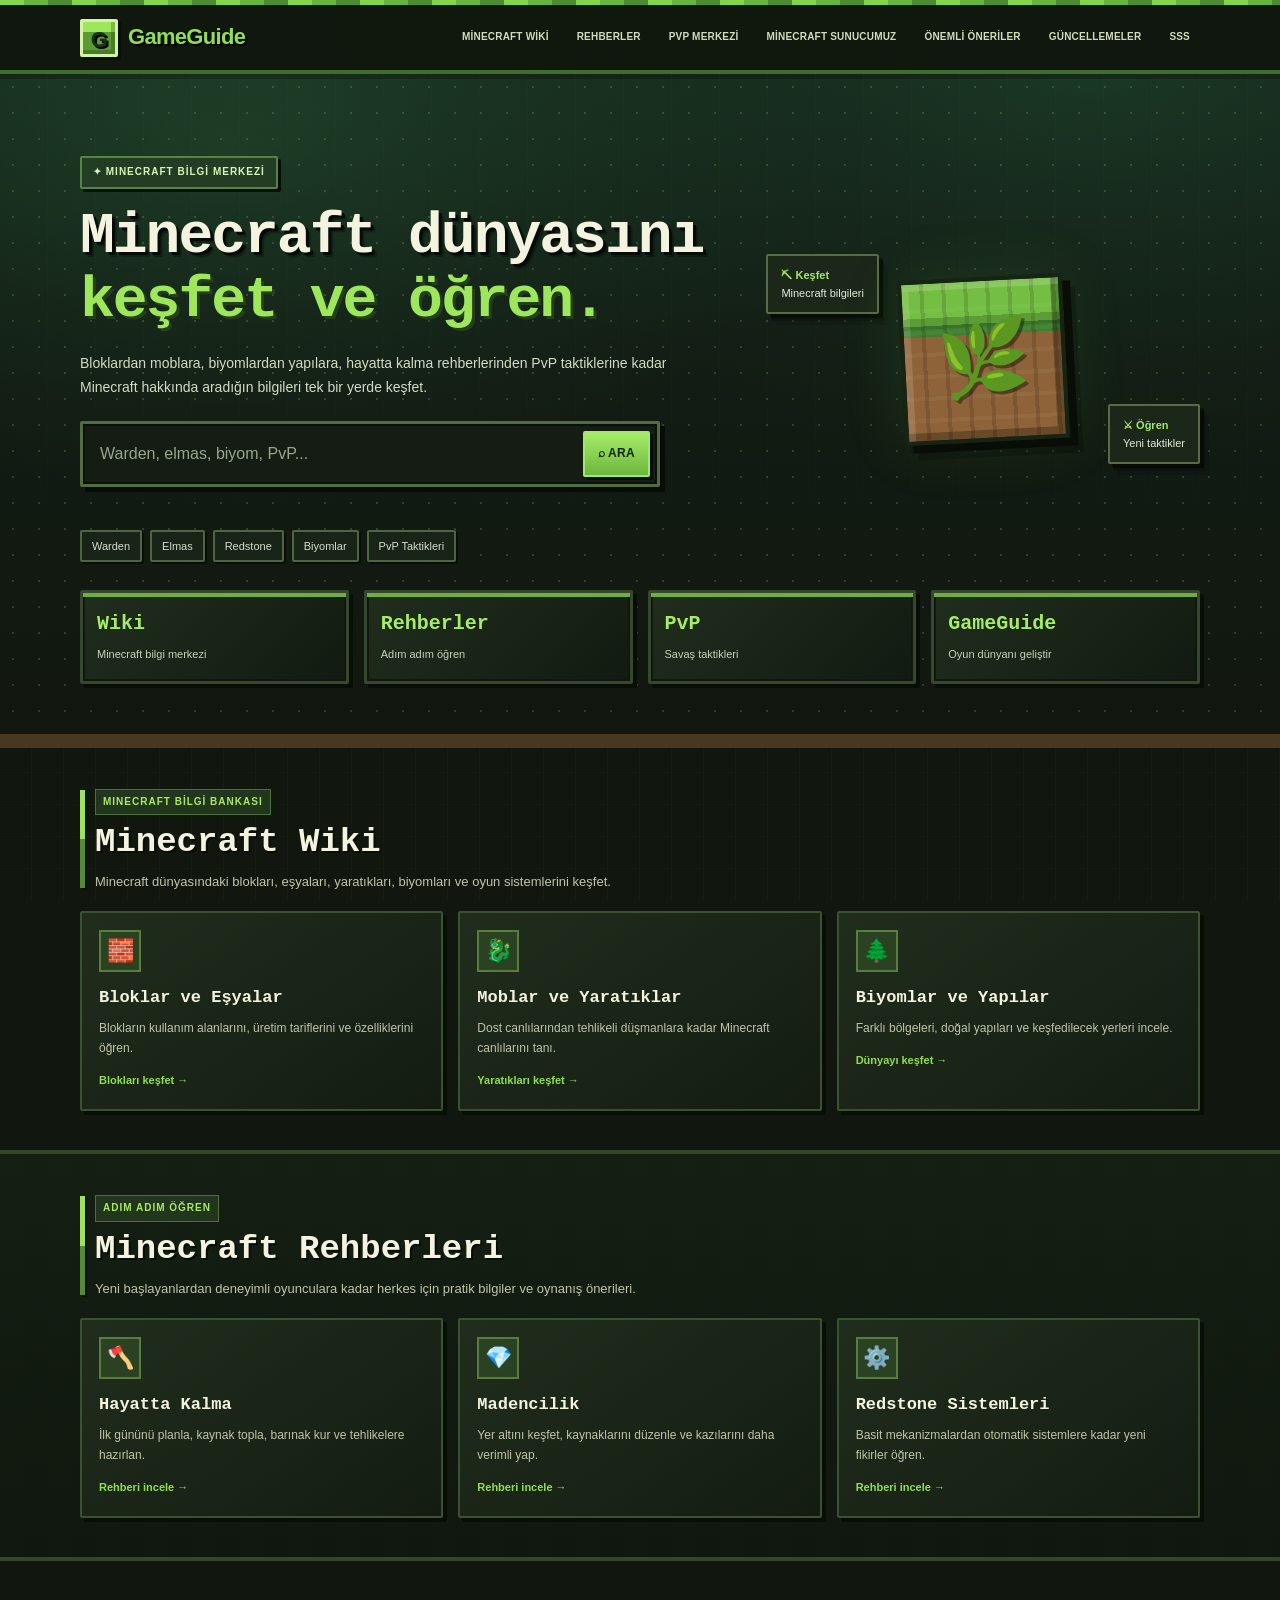
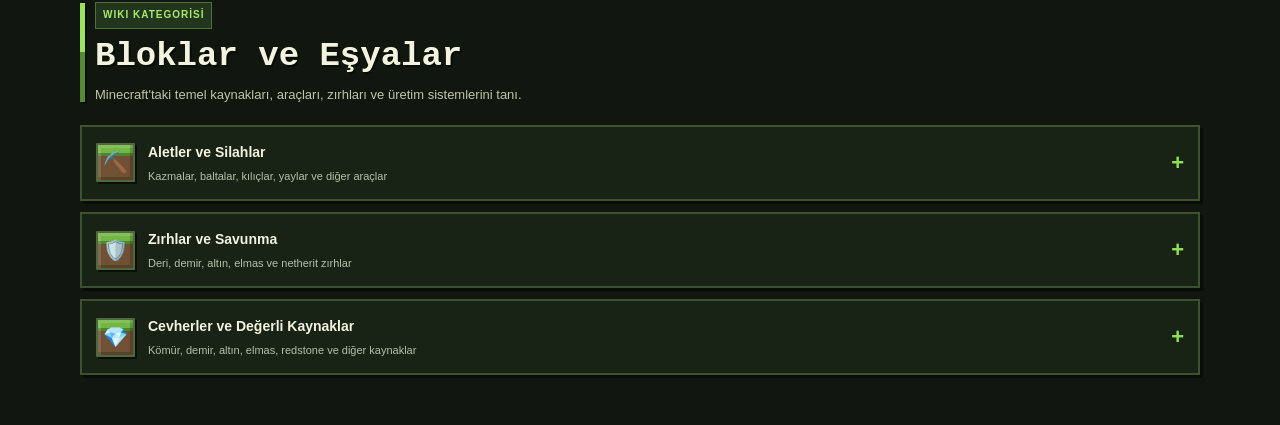
==== commit 91b4e944: "Update index.html" ====
--- a/index.html
+++ b/index.html
@@ -3,286 +3,1199 @@
 <head>
 <meta charset="UTF-8">
 <meta name="viewport" content="width=device-width, initial-scale=1">
-<meta name="theme-color" content="#10130f">
-<meta name="description" content="GameGuide — oyun rehberleri ve Minecraft sunucumuz.">
-<title>GameGuide | Oyun Dünyana Açıl</title>
-<link rel="icon" type="image/svg+xml" href="favicon.svg">
+<meta name="theme-color" content="#10170f">
+<meta name="description" content="GameGuide Minecraft bilgi merkezi. Minecraft Wiki, bloklar, eşyalar, moblar, biyomlar, rehberler ve PvP taktikleri.">
+<title>GameGuide | Minecraft Bilgi Merkezi</title>
 
 <style>
 :root {
-    --bg: #0b0f0c;
-    --panel: #141c16;
-    --green: #9be564;
-    --mint: #c8ff9d;
-    --text: #f5f7f1;
-    --muted: #aab6aa;
+    --bg: #10170f;
+    --panel: #1a2418;
+    --panel2: #273624;
+    --green: #8fdf55;
+    --text: #f4f3df;
+    --muted: #c0c5a9;
+    --border: #425538;
 }
 
 * {
     box-sizing: border-box;
+    margin: 0;
+    padding: 0;
 }
 
 html {
     scroll-behavior: smooth;
+    scroll-padding-top: 90px;
 }
 
 body {
-    margin: 0;
-    min-height: 100vh;
-    background:
-        radial-gradient(ellipse at 50% -15%, #314c2b 0, transparent 45%),
-        linear-gradient(135deg, #0a0d0b, #111a12 60%, #080b09);
     color: var(--text);
-    font-family: Arial, sans-serif;
-    overflow-x: hidden;
-}
-
-body::before {
+    background-color: #11170f;
+    background-image:
+        radial-gradient(ellipse at 50% 0%, rgba(79,123,47,.18), transparent 48%),
+        repeating-linear-gradient(0deg, transparent 0 31px, rgba(167,201,131,.025) 31px 32px),
+        repeating-linear-gradient(90deg, transparent 0 31px, rgba(167,201,131,.025) 31px 32px);
+    background-attachment: fixed;
+    font-family: Arial, Helvetica, sans-serif;
+    line-height: 1.65;
+}
+
+::selection {
+    background: #8fdf55;
+    color: #172012;
+}
+
+a {
+    color: inherit;
+    text-decoration: none;
+}
+
+button,
+input {
+    font: inherit;
+}
+
+button {
+    cursor: pointer;
+}
+
+button:focus-visible,
+a:focus-visible,
+input:focus-visible,
+summary:focus-visible {
+    outline: 2px solid var(--green);
+    outline-offset: 3px;
+}
+
+.container {
+    position: relative;
+    z-index: 1;
+    width: min(1120px, 92%);
+    margin: auto;
+}
+
+/* ÜST MENÜ */
+
+header {
+    position: sticky;
+    top: 0;
+    z-index: 100;
+    background: rgba(17,24,15,.97);
+    border-bottom: 4px solid #406c2c;
+    box-shadow: 0 5px 0 rgba(0,0,0,.22);
+    backdrop-filter: blur(14px);
+}
+
+header::before {
     content: "";
-    position: fixed;
-    inset: 0;
-    pointer-events: none;
-    opacity: .15;
-    background-image:
-        linear-gradient(#b7e89b15 1px, transparent 1px),
-        linear-gradient(90deg, #b7e89b15 1px, transparent 1px);
-    background-size: 42px 42px;
-}
-
-header {
-    position: relative;
-    max-width: 1180px;
-    margin: auto;
-    padding: 25px 24px;
+    position: absolute;
+    top: 0;
+    left: 0;
+    right: 0;
+    height: 5px;
+    background: repeating-linear-gradient(
+        90deg,
+        #85d64b 0 24px,
+        #69b43c 24px 48px,
+        #4d8d31 48px 72px
+    );
+}
+
+.navbar {
+    min-height: 70px;
+    padding-top: 5px;
     display: flex;
     align-items: center;
     justify-content: space-between;
-}
-
-.brand {
+    gap: 18px;
+}
+
+.logo {
     display: flex;
     align-items: center;
-    gap: 12px;
+    gap: 10px;
+    font-size: 22px;
     font-weight: 900;
-    font-size: 1.25rem;
-}
-
-.brand-icon {
+    white-space: nowrap;
+    letter-spacing: -.7px;
+    text-shadow: 2px 2px #000;
+}
+
+.logo-icon {
+    display: grid;
+    place-items: center;
+    width: 38px;
+    height: 38px;
+    color: #183016;
+    background: linear-gradient(#9de75b 30%, #5b9b35 30%);
+    border: 3px solid #d4f4a4;
+    border-radius: 2px;
+    box-shadow: inset -4px -4px #0003, 3px 3px #080d08;
+}
+
+.logo span:last-child {
+    color: var(--green);
+}
+
+.nav {
+    display: flex;
+    flex-wrap: wrap;
+    align-items: center;
+    gap: 8px;
+}
+
+.nav a {
+    padding: 8px 9px;
+    color: #d3dbbd;
+    border: 1px solid transparent;
+    font-size: 10px;
+    font-weight: 700;
+    letter-spacing: .2px;
+    text-transform: uppercase;
+    transition: .2s;
+}
+
+.nav a:hover {
+    color: #fff;
+    background: #2b4223;
+    border-color: #638d43;
+    box-shadow: inset 0 -3px var(--green);
+}
+
+.menu-button {
+    display: none;
+    padding: 8px 12px;
+    color: white;
+    background: var(--panel);
+    border: 2px solid #668c48;
+    border-radius: 2px;
+    box-shadow: 3px 3px #090d08;
+}
+
+/* ANA SAYFA */
+
+.hero {
+    position: relative;
+    isolation: isolate;
+    overflow: hidden;
+    padding: 82px 0 50px;
+    background:
+        linear-gradient(180deg, rgba(19,37,28,.54), rgba(17,23,15,.96)),
+        repeating-linear-gradient(90deg, transparent 0 47px, #77ad560d 47px 48px),
+        radial-gradient(ellipse at 18% 10%, #2c6137 0%, transparent 42%),
+        radial-gradient(ellipse at 85% 0%, #244d31 0%, transparent 42%),
+        #121a12;
+    border-bottom: 14px solid #493722;
+}
+
+.hero::before {
+    content: "";
+    position: absolute;
+    left: 0;
+    right: 0;
+    bottom: -14px;
+    height: 14px;
+    background: repeating-linear-gradient(
+        90deg,
+        #72b943 0 32px,
+        #5c9b35 32px 64px,
+        #82cc49 64px 96px
+    );
+    z-index: 2;
+}
+
+.hero::after {
+    content: "";
+    position: absolute;
+    inset: 0;
+    pointer-events: none;
+    opacity: .2;
+    background-image: radial-gradient(#a8d680 1px, transparent 1.5px);
+    background-size: 26px 26px;
+    z-index: -1;
+}
+
+.hero-layout {
+    display: grid;
+    grid-template-columns: 1.2fr .8fr;
+    gap: 36px;
+    align-items: center;
+}
+
+.eyebrow {
+    display: inline-block;
+    padding: 6px 11px;
+    margin-bottom: 16px;
+    color: #d7f5b6;
+    background: #223d23;
+    border: 2px solid #588342;
+    border-radius: 2px;
+    font-size: 10px;
+    font-weight: 800;
+    letter-spacing: 1px;
+    box-shadow: 3px 3px #0a0e09;
+}
+
+.hero h1 {
+    margin-bottom: 18px;
+    font-family: "Courier New", monospace;
+    font-size: clamp(35px, 5vw, 58px);
+    font-weight: 900;
+    line-height: 1.12;
+    letter-spacing: -2px;
+    text-shadow: 3px 3px #070b07, 5px 5px #0004;
+}
+
+.hero h1 span {
+    color: #9ee65b;
+    text-shadow: 3px 3px #253e1b;
+}
+
+.hero p {
+    max-width: 610px;
+    margin-bottom: 22px;
+    color: #d2dcc4;
+    font-size: 14px;
+}
+
+/* ARAMA */
+
+.search-box {
+    display: flex;
+    gap: 8px;
+    max-width: 580px;
+    padding: 7px;
+    background: #151c13;
+    border: 3px solid #526c40;
+    border-radius: 2px;
+    box-shadow: 5px 5px #080c07, inset 0 0 0 2px #0b100a;
+}
+
+.search-box input {
+    flex: 1;
+    min-width: 0;
+    padding: 10px;
+    color: #f9f8e9;
+    background: transparent;
+    border: 0;
+    outline: 0;
+}
+
+.search-box input::placeholder {
+    color: #98a78b;
+}
+
+.button {
+    display: inline-flex;
+    align-items: center;
+    justify-content: center;
+    padding: 9px 13px;
+    color: var(--text);
+    background: var(--panel);
+    border: 2px solid #536b43;
+    border-radius: 2px;
+    box-shadow: 3px 3px #070b06;
+    font-size: 12px;
+    font-weight: 800;
+    letter-spacing: .3px;
+    text-transform: uppercase;
+    transition: .2s;
+}
+
+.button:hover {
+    color: var(--green);
+    border-color: var(--green);
+}
+
+.button-primary {
+    color: #172410;
+    background: linear-gradient(#a5ed68, #6db63f);
+    border-color: #a1e96b;
+}
+
+.button-primary:hover {
+    color: #172410;
+    background: linear-gradient(#c3f78f, #86cf4f);
+}
+
+.hero-tags {
+    display: flex;
+    flex-wrap: wrap;
+    gap: 8px;
+    margin-top: 14px;
+}
+
+.hero-tags button {
+    padding: 5px 10px;
+    color: #d4dec7;
+    background: #182418;
+    border: 2px solid #4d6640;
+    border-radius: 2px;
+    box-shadow: 2px 2px #080d07;
+    font-size: 11px;
+}
+
+.hero-tags button:hover {
+    color: white;
+    background: #36562a;
+}
+
+.search-status {
+    min-height: 20px;
+    margin-top: 9px;
+    color: var(--green);
+    font-size: 12px;
+    font-weight: 700;
+    text-shadow: 1px 1px #080d07;
+}
+
+/* BLOK GÖRSELİ */
+
+.hero-art {
+    position: relative;
+    min-height: 230px;
+    display: grid;
+    place-items: center;
+    filter: drop-shadow(5px 7px #0004);
+}
+
+.hero-block {
+    position: relative;
+    width: 165px;
+    height: 165px;
+    display: grid;
+    place-items: center;
+    background:
+        linear-gradient(180deg, transparent 0 22%, #2f5e2259 22% 29%, transparent 29%),
+        repeating-linear-gradient(90deg, transparent 0 18px, #0002 18px 22px),
+        repeating-linear-gradient(0deg, transparent 0 18px, #ffffff0b 18px 22px),
+        linear-gradient(#74be43 0 27%, #3f7f2e 27% 34%, #8e6339 34% 100%);
+    border: 4px solid #172414;
+    border-radius: 0;
+    box-shadow:
+        inset 7px 7px #fff2,
+        inset -8px -8px #0004,
+        8px 8px #080d08,
+        0 0 60px #61a94029;
+    font-size: 74px;
+    text-shadow: 3px 3px #0006;
+    transform: rotate(-3deg);
+}
+
+.floating {
+    position: absolute;
+    padding: 10px 13px;
+    color: #e4ebd7;
+    background: #1b2719;
+    border: 2px solid #576c42;
+    border-radius: 2px;
+    box-shadow: 4px 4px #0007;
+    font-size: 11px;
+}
+
+.floating strong {
+    display: block;
+    color: #a5e76a;
+}
+
+.float-one {
+    top: 10px;
+    left: 0;
+}
+
+.float-two {
+    right: 0;
+    bottom: 10px;
+}
+
+/* İSTATİSTİKLER */
+
+.stats {
+    display: grid;
+    grid-template-columns: repeat(4, 1fr);
+    gap: 15px;
+    margin-top: 28px;
+}
+
+.stat {
+    position: relative;
+    padding: 14px;
+    background: linear-gradient(135deg, #202e1d, #121a11);
+    border: 3px solid #35472c;
+    border-radius: 2px;
+    box-shadow: inset 0 0 0 2px #11170f, 4px 4px #080d07;
+}
+
+.stat::before {
+    content: "";
+    position: absolute;
+    top: 0;
+    left: 0;
+    right: 0;
+    height: 4px;
+    background: #6fae3f;
+}
+
+.stat strong {
+    display: block;
+    color: #a7ec69;
+    font-family: "Courier New", monospace;
+    font-size: 20px;
+}
+
+.stat span {
+    color: #c7d2b9;
+    font-size: 11px;
+}
+
+/* SAYFA BÖLÜMLERİ */
+
+.section {
+    position: relative;
+    padding: 39px 0;
+}
+
+.section-alt {
+    background:
+        linear-gradient(#141e12f5, #0f160ef5),
+        repeating-linear-gradient(90deg, #263322 0 24px, #1f2a1b 24px 48px);
+    border-block: 4px solid #33482a;
+}
+
+.section-heading {
+    position: relative;
+    margin-bottom: 19px;
+    padding-left: 15px;
+}
+
+.section-heading::before {
+    content: "";
+    position: absolute;
+    left: 0;
+    top: 3px;
+    bottom: 4px;
+    width: 5px;
+    background: linear-gradient(#9ce25d 0 50%, #548b34 50% 100%);
+    box-shadow: 2px 2px #080d07;
+}
+
+.kicker {
+    display: inline-block;
+    padding: 4px 7px;
+    margin-bottom: 7px;
+    color: #a8e96a;
+    background: #22361d;
+    border: 1px solid #4d7038;
+    font-size: 10px;
+    font-weight: 800;
+    letter-spacing: 1px;
+}
+
+.section-heading h2 {
+    font-family: "Courier New", monospace;
+    font-size: clamp(24px, 3vw, 34px);
+    line-height: 1.2;
+    text-shadow: 2px 2px #080d07;
+}
+
+.section-heading p {
+    max-width: 700px;
+    margin-top: 8px;
+    color: var(--muted);
+    font-size: 13px;
+}
+
+.card-grid {
+    display: grid;
+    grid-template-columns: repeat(3, minmax(0, 1fr));
+    gap: 15px;
+}
+
+.card {
+    padding: 17px;
+    background: linear-gradient(145deg, #202d1c, #141c12);
+    border: 2px solid #3b5230;
+    border-radius: 2px;
+    box-shadow: 4px 4px #080d07;
+    transition: transform .2s, border-color .2s;
+}
+
+.card:hover {
+    transform: translateY(-3px);
+    border-color: #83c84e;
+}
+
+.card-icon {
+    display: grid;
+    place-items: center;
+    width: 42px;
+    height: 42px;
+    margin-bottom: 12px;
+    background: #2a4122;
+    border: 2px solid #5a7d3f;
+    font-size: 22px;
+}
+
+.card h3 {
+    margin-bottom: 7px;
+    font-family: "Courier New", monospace;
+    font-size: 17px;
+}
+
+.card p {
+    color: var(--muted);
+    font-size: 12px;
+}
+
+.card a {
+    display: inline-block;
+    margin-top: 12px;
+    color: var(--green);
+    font-size: 11px;
+    font-weight: 800;
+}
+
+/* AKORDEON */
+
+.accordion {
+    margin-bottom: 11px;
+    background: #182316;
+    border: 2px solid #3c5230;
+    box-shadow: 3px 3px #080d07;
+}
+
+.accordion > summary {
+    display: flex;
+    align-items: center;
+    gap: 13px;
+    padding: 14px;
+    cursor: pointer;
+    list-style: none;
+}
+
+.accordion > summary::-webkit-details-marker {
+    display: none;
+}
+
+.accordion > summary::after {
+    content: "+";
+    margin-left: auto;
+    color: var(--green);
+    font-size: 22px;
+    font-weight: 900;
+}
+
+.accordion[open] > summary::after {
+    content: "−";
+}
+
+.accordion > summary:hover {
+    background: #263a20;
+}
+
+.summary-icon {
+    flex-shrink: 0;
+    display: grid;
+    place-items: center;
+    width: 42px;
+    height: 42px;
+    background: #2c4423;
+    border: 2px solid #57783c;
+    font-size: 21px;
+}
+
+.summary-text {
+    min-width: 0;
+}
+
+.summary-text strong {
+    display: block;
+    font-size: 14px;
+}
+
+.summary-text small {
+    display: block;
+    color: var(--muted);
+    font-size: 11px;
+}
+
+.accordion-content {
+    padding: 15px;
+    border-top: 2px solid #34492a;
+    background: #10180f;
+}
+
+.accordion-content > p {
+    margin-bottom: 12px;
+    color: #c7d2bb;
+    font-size: 13px;
+}
+
+.topic {
+    margin-bottom: 8px;
+    background: #172115;
+    border: 1px solid #354a2c;
+}
+
+.topic > summary {
+    display: flex;
+    align-items: center;
+    gap: 10px;
+    padding: 10px 12px;
+    cursor: pointer;
+    list-style: none;
+}
+
+.topic > summary::-webkit-details-marker {
+    display: none;
+}
+
+.topic > summary::after {
+    content: "＋";
+    margin-left: auto;
+    color: var(--green);
+    font-size: 16px;
+}
+
+.topic[open] > summary::after {
+    content: "−";
+}
+
+.topic > summary:hover {
+    background: #263a20;
+}
+
+.topic-icon {
+    display: grid;
+    place-items: center;
+    flex-shrink: 0;
+    width: 34px;
+    height: 34px;
+    background: #2a4021;
+    border: 1px solid #4c6b37;
+    font-size: 18px;
+}
+
+.topic-title {
+    font-size: 12px;
+    font-weight: 800;
+}
+
+.topic-body {
+    padding: 12px;
+    color: #c6d1bb;
+    border-top: 1px solid #34492a;
+    font-size: 12px;
+    line-height: 1.7;
+}
+
+.topic-body strong {
+    color: var(--green);
+}
+
+.topic-body ul,
+.topic-body ol {
+    margin: 8px 0 0 19px;
+}
+
+.topic-body li {
+    margin: 4px 0;
+}
+
+.sub-accordion-list {
+    display: grid;
+    gap: 8px;
+}
+        box-shadow: 2px 2px #080d07;
+    font-size: 19px;
+    line-height: 1;
+}
+
+.accordion[open] > summary::after,
+.topic[open] > summary::after {
+    content: "−";
+    color: white;
+    background: #42662d;
+    border-color: #8dc65b;
+}
+
+.item-icon,
+.topic-icon {
+    flex-shrink: 0;
+    display: grid;
+    place-items: center;
     width: 39px;
     height: 39px;
+    background: linear-gradient(#72b644 0 23%, #4d862e 23% 31%, #705135 31% 100%);
+    border: 2px solid #50683d;
+    border-radius: 1px;
+    box-shadow: inset 3px 3px #fff2, inset -3px -3px #0003, 2px 2px #0a0e08;
+    font-size: 20px;
+}
+
+.summary-text {
+    min-width: 0;
+}
+
+.summary-text strong {
+    display: block;
+    color: var(--text);
+    font-size: 14px;
+}
+
+.summary-text small {
+    display: block;
+    margin-top: 3px;
+    color: #b4c1a6;
+    font-size: 11px;
+    font-weight: 400;
+}
+
+.accordion-content {
+    padding: 14px 15px 16px;
+    background: #070c0726;
+    border-top: 2px solid #33472a;
+}
+
+.content-description {
+    margin: 0 0 13px;
+    color: #c1ceb4;
+    font-size: 12px;
+    line-height: 1.75;
+}
+
+.topic {
+    background: #141c12;
+    border-color: #34442c;
+    border-radius: 2px;
+    box-shadow: 2px 2px #0003;
+}
+
+.topic > summary {
+    min-height: 54px;
+    padding: 9px 11px;
+    gap: 10px;
+    font-size: 12px;
+    font-weight: 700;
+}
+
+.topic-icon {
+    width: 31px;
+    height: 31px;
+    background: linear-gradient(135deg, #34442c, #1c2918);
+    border-color: #4a5a3e;
+    box-shadow: inset 2px 2px #fff1;
+    font-size: 16px;
+}
+
+.topic > summary:hover {
+    color: var(--green);
+}
+
+.topic[open] > summary {
+    color: var(--green);
+    border-bottom: 2px solid #394d2e;
+}
+
+.topic > summary span:last-child {
+    min-width: 0;
+    overflow-wrap: anywhere;
+}
+
+.topic-body {
+    padding: 12px 14px 14px;
+    color: #dbe4d0;
+    font-size: 12px;
+}
+
+.topic-body p {
+    line-height: 1.85;
+}
+
+.topic-body p + p {
+    margin-top: 9px;
+}
+
+.topic-body strong {
+    color: var(--green);
+}
+
+.topic-body ul,
+.topic-body ol {
+    margin: 8px 0 0 19px;
+}
+
+.topic-body li {
+    margin: 4px 0;
+}
+
+.sub-accordion-list {
     display: grid;
-    place-items: center;
-    background: var(--green);
-    color: #10200c;
-    border-radius: 10px;
-    font-size: 1.35rem;
-}
-
-.badge {
-    border: 1px solid #8fbd7a55;
-    border-radius: 999px;
-    padding: 8px 13px;
-    color: #cce9bd;
-    font-size: .8rem;
-    background: #152116aa;
-}
-
-.hero {
+    gap: 8px;
+}
+
+/* BÜTÜN KATEGORİLER */
+
+.topic.all-items {
+    margin-bottom: 4px;
+    background: linear-gradient(135deg, #263b21, #182516);
+    border: 3px solid #56783d;
+    border-radius: 2px;
+    box-shadow: 4px 4px #0005;
+}
+
+.topic.all-items > summary {
+    min-height: 58px;
+    background: linear-gradient(90deg, #2f4a25, #1a2917);
+    font-weight: 800;
+}
+
+.topic.all-items > summary .topic-icon {
+    background: linear-gradient(#80c84a 0 32%, #416e2b 32% 42%, #765332 42% 100%);
+}
+
+.topic.all-items[open] > summary {
+    color: var(--green);
+}
+
+.all-items-body {
+    padding: 10px 11px 13px;
+    background: #080d072e;
+}
+
+.all-items-body > p {
+    margin: 0 0 12px;
+    color: #c5d3b9;
+    font-size: 12px;
+    line-height: 1.7;
+}
+
+/* DUYURU VE SUNUCU KARTI */
+
+.notice {
+    margin-top: 15px;
+    padding: 12px 14px;
+    color: var(--muted);
+    background: linear-gradient(90deg, #20311b, #151e13);
+    border: 2px solid #4b6c36;
+    border-left: 6px solid #89d44d;
+    border-radius: 2px;
+    box-shadow: 3px 3px #0004;
+    font-size: 12px;
+}
+
+.notice strong {
+    color: #a7e86a;
+}
+
+.server-card {
     position: relative;
-    text-align: center;
-    max-width: 900px;
-    margin: 64px auto 36px;
-    padding: 0 24px;
-}
-
-.eyebrow {
-    color: var(--green);
-    font-size: .78rem;
-    letter-spacing: 3px;
-    font-weight: 800;
-}
-
-.hero h1 {
-    font-size: clamp(2.6rem, 7vw, 5.4rem);
-    line-height: .98;
-    letter-spacing: -3px;
-    margin: 20px 0 18px;
-    font-weight: 950;
-}
-
-.hero h1 span {
-    color: var(--green);
-    text-shadow: 0 0 35px #9be56422;
-}
-
-.hero p {
-    max-width: 590px;
-    margin: auto;
-    color: var(--muted);
-    line-height: 1.8;
-    font-size: 1.05rem;
-}
-
-.cards {
-    position: relative;
-    max-width: 1050px;
-    margin: 55px auto 80px;
-    padding: 0 24px;
-    display: grid;
-    grid-template-columns: repeat(2, minmax(0, 1fr));
-    gap: 24px;
-}
-
-.card {
-    position: relative;
-    min-height: 330px;
     overflow: hidden;
-    text-decoration: none;
-    color: var(--text);
-    border: 1px solid #ffffff18;
-    border-radius: 24px;
-    padding: 31px;
-    display: flex;
-    flex-direction: column;
-    justify-content: space-between;
-    background: linear-gradient(145deg, #1b2b1d, #101712 72%);
-    transition: transform .25s, border-color .25s, box-shadow .25s;
-}
-
-.card::before {
-    content: "";
-    position: absolute;
-    width: 230px;
-    height: 230px;
-    right: -48px;
-    top: -55px;
-    background: #9be56412;
-    transform: rotate(25deg);
-    border: 1px solid #9be56418;
-    box-shadow: 0 0 0 25px #9be56408, 0 0 0 50px #9be56405;
-}
-
-.card.server {
-    background: linear-gradient(145deg, #1c2d24, #101714 72%);
-}
-
-.card.server::before {
-    background: #72e7ba12;
-    border-color: #72e7ba18;
-}
-
-.card:hover {
-    transform: translateY(-8px);
-    border-color: #9be56490;
-    box-shadow: 0 20px 60px #0006, 0 0 30px #9be5640d;
-}
-
-.card-top,
-.card-bottom {
-    position: relative;
-    z-index: 1;
-}
-
-.icon {
-    width: 62px;
-    height: 62px;
-    border-radius: 17px;
-    background: #9be56418;
-    border: 1px solid #9be56445;
-    display: grid;
-    place-items: center;
-    font-size: 2rem;
-    margin-bottom: 25px;
-}
-
-.server .icon {
-    background: #72e7ba18;
-    border-color: #72e7ba45;
-}
-
-.card h2 {
-    font-size: clamp(1.7rem, 3vw, 2.3rem);
-    margin: 0 0 12px;
-    letter-spacing: -1px;
-}
-
-.card p {
-    margin: 0;
-    color: #b3c0b4;
-    line-height: 1.7;
-    max-width: 390px;
-}
-
-.card-bottom {
     display: flex;
     align-items: center;
     justify-content: space-between;
-    margin-top: 28px;
+    gap: 24px;
+    padding: clamp(22px, 4vw, 36px);
+    background:
+        linear-gradient(180deg, #0e221ab3, #131c0ff5),
+        repeating-linear-gradient(90deg, #294526 0 32px, #203a20 32px 64px),
+        #1b2c19;
+    border: 4px solid #506f3a;
+    border-radius: 2px;
+    box-shadow: 7px 7px #070b06;
+}
+
+.server-card::before {
+    content: "";
+    position: absolute;
+    top: 0;
+    left: 0;
+    right: 0;
+    height: 9px;
+    background: repeating-linear-gradient(90deg, #8dd550 0 26px, #66a83e 26px 52px, #477c30 52px 78px);
+}
+
+.server-card-copy {
+    position: relative;
+    z-index: 1;
+    max-width: 680px;
+    padding-top: 8px;
+}
+
+.server-badge {
+    display: inline-flex;
+    align-items: center;
+    gap: 8px;
+    padding: 6px 11px;
+    margin-bottom: 12px;
     color: var(--green);
+    background: #253c1e;
+    border: 2px solid #78b84a;
+    border-radius: 1px;
+    box-shadow: 3px 3px #080c07;
+    font-size: 10px;
+    font-weight: 900;
+    letter-spacing: 1px;
+}
+
+.server-card h3 {
+    margin-bottom: 8px;
+    font-family: "Courier New", monospace;
+    font-size: clamp(21px, 3vw, 28px);
+    font-weight: 900;
+    text-shadow: 3px 3px #080d07;
+}
+
+.server-card p {
+    max-width: 650px;
+    color: #d2ddc8;
+    font-size: 13px;
+}
+
+.server-status {
+    display: inline-block;
+    margin-top: 14px;
+    padding: 8px 12px;
+    color: #b5ef7d;
+    background: #243c1e;
+    border: 2px solid #669343;
+    border-radius: 1px;
+    box-shadow: 3px 3px #080c07;
+    font-size: 12px;
     font-weight: 800;
 }
 
-.server .card-bottom {
-    color: #8ee7bd;
-}
-
-.arrow {
-    width: 39px;
-    height: 39px;
-    border: 1px solid #ffffff26;
-    border-radius: 50%;
+.server-icon {
+    flex-shrink: 0;
+    width: 100px;
+    height: 100px;
     display: grid;
     place-items: center;
-    font-size: 1.2rem;
-    transition: transform .2s;
-}
-
-.card:hover .arrow {
-    transform: translateX(4px);
-}
+    background:
+        repeating-linear-gradient(90deg, transparent 0 12px, #0002 12px 16px),
+        linear-gradient(#7cc64a 0 30%, #4e8a30 30% 38%, #89613b 38% 100%);
+    border: 4px solid #172414;
+    border-radius: 1px;
+    box-shadow: inset 4px 4px #fff2, inset -5px -5px #0004, 5px 5px #090d07;
+    font-size: 46px;
+}
+
+/* ALT BÖLÜM */
 
 footer {
-    position: relative;
-    text-align: center;
-    padding: 0 24px 30px;
-    color: #7f8d80;
-    font-size: .82rem;
-}
-
-footer strong {
-    color: #b9d9a9;
-}
-
-@media (max-width: 700px) {
-    header {
-        padding: 18px 20px;
-    }
-
-    .badge {
-        font-size: .7rem;
+    padding: 28px 0;
+    background:
+        linear-gradient(#0c110af2, #0c110afb),
+        repeating-linear-gradient(90deg, #25331e 0 32px, #1b2817 32px 64px);
+    border-top: 6px solid #537c36;
+}
+
+.footer-inner {
+    display: flex;
+    justify-content: space-between;
+    align-items: center;
+    flex-wrap: wrap;
+    gap: 18px;
+}
+
+.footer-inner strong {
+    color: var(--green);
+    font-family: "Courier New", monospace;
+    font-size: 16px;
+    text-shadow: 2px 2px #050805;
+}
+
+.footer-inner p {
+    color: var(--muted);
+    font-size: 11px;
+}
+
+.footer-links {
+    display: flex;
+    flex-wrap: wrap;
+    gap: 8px;
+}
+
+.footer-links button {
+    padding: 6px 8px;
+    color: var(--muted);
+    background: #172115;
+    border: 1px solid #3c5230;
+    font-size: 11px;
+}
+
+.footer-links button:hover {
+    color: white;
+    background: #2d4623;
+}
+
+[hidden] {
+    display: none !important;
+}
+
+/* TABLET */
+
+@media (max-width: 800px) {
+    .hero-layout {
+        grid-template-columns: 1fr;
+    }
+
+    .hero-art {
+        min-height: 190px;
+        max-width: 450px;
+        width: 100%;
+        margin: 0 auto;
     }
 
     .hero {
-        margin-top: 45px;
+        padding-top: 55px;
+    }
+
+    .nav {
+        gap: 4px;
+    }
+
+    .nav a {
+        padding: 6px;
+    }
+
+    .stats {
+        grid-template-columns: repeat(2, 1fr);
+    }
+}
+
+/* TELEFON */
+
+@media (max-width: 620px) {
+    .navbar {
+        min-height: 64px;
+        flex-wrap: wrap;
+        padding: 8px 0 10px;
+    }
+
+    .menu-button {
+        display: block;
+    }
+
+    .nav {
+        display: none;
+        width: 100%;
+        padding: 0 0 10px;
+        flex-direction: column;
+        align-items: stretch;
+        gap: 4px;
+    }
+
+    .nav.open {
+        display: flex;
+    }
+
+    .nav a {
+        padding: 10px 8px;
+        margin-top: 4px;
+        background: #182316;
+        border: 1px solid #2d4025;
+        font-size: 12px;
+    }
+
+    .hero {
+        padding-top: 43px;
     }
 
     .hero h1 {
-        letter-spacing: -1.5px;
-    }
-
-    .cards {
-        grid-template-columns: 1fr;
-        margin-top: 35px;
-        gap: 16px;
-    }
-
-    .card {
-        min-height: 285px;
-        padding: 25px;
-    }
-
-    .brand {
-        font-size: 1.05rem;
+        font-size: clamp(29px, 9vw, 42px);
+        letter-spacing: -1px;
+    }
+
+    .hero-art {
+        min-height: 165px;
+    }
+
+    .hero-block {
+        width: 125px;
+        height: 125px;
+        border-width: 3px;
+        font-size: 55px;
+    }
+
+    .floating {
+        padding: 8px;
+        font-size: 10px;
+    }
+
+    .search-box {
+        flex-wrap: wrap;
+    }
+
+    .search-box input {
+        flex-basis: 100%;
+    }
+
+    .search-box button {
+        width: 100%;
+    }
+
+    .stats {
+        gap: 10px;
+    }
+
+    .stat {
+        padding: 13px 10px;
+    }
+
+    .section {
+        padding: 30px 0;
+    }
+
+    .section-heading h2 {
+        letter-spacing: -1px;
+    }
+
+    .accordion > summary {
+        gap: 10px;
+        padding: 11px;
+    }
+
+    .summary-text small {
+        line-height: 1.45;
+    }
+
+    .accordion-content {
+        padding: 11px;
+    }
+
+    .topic > summary {
+        padding: 8px;
+    }
+
+    .server-card {
+        align-items: flex-start;
+        flex-direction: column-reverse;
+    }
+
+    .server-icon {
+        width: 76px;
+        height: 76px;
+        font-size: 36px;
+    }
+
+    .footer-inner {
+        align-items: flex-start;
+        flex-direction: column;
+    }
+}
+
+@media (prefers-reduced-motion: reduce) {
+    html {
+        scroll-behavior: auto;
+    }
+
+    *,
+
+    *::before,
+    *::after {
+        transition: none !important;
     }
 }
 </style>
@@ -291,75 +1204,418 @@
 <body>
 
 <header>
-    <div class="brand">
-        <span class="brand-icon">▦</span>
-        <span>GAMEGUIDE</span>
+    <div class="container navbar">
+
+        <a class="logo" href="#anasayfa" aria-label="GameGuide ana sayfa">
+            <span class="logo-icon">G</span>
+            <span>Game<span>Guide</span></span>
+        </a>
+
+        <button
+            id="menuButton"
+            class="menu-button"
+            type="button"
+            aria-expanded="false"
+            aria-controls="nav"
+        >☰ Menü</button>
+
+        <nav id="nav" class="nav" aria-label="Ana menü">
+            <a href="#wiki">Minecraft Wiki</a>
+            <a href="#rehberler">Rehberler</a>
+            <a href="#pvp">PvP Merkezi</a>
+            <a href="#sunucumuz">Minecraft Sunucumuz</a>
+            <a href="#ipuclari">Önemli Öneriler</a>
+            <a href="#guncellemeler">Güncellemeler</a>
+            <a href="#sss">SSS</a>
+        </nav>
+
     </div>
-
-    <span class="badge">OYUN DÜNYANA HOŞ GELDİN</span>
 </header>
 
 <main>
-    <section class="hero">
-        <div class="eyebrow">KEŞFET · ÖĞREN · OYNA</div>
-
-        <h1>
-            Oyun dünyana<br>
-            <span>açıl.</span>
-        </h1>
-
-        <p>
-            İhtiyacın olan rehberler burada.
-            Oyunlar hakkında bilgi edin veya Minecraft
-            sunucumuzla ilgili gelişmeleri keşfet.
-        </p>
-    </section>
-
-    <section class="cards" aria-label="Ana menü">
-
-        <a class="card" href="rehber.html">
-            <div class="card-top">
-                <div class="icon">🎮</div>
-
-                <h2>Oyun Rehberi</h2>
+
+<!-- ANA SAYFA -->
+
+<section class="hero" id="anasayfa">
+    <div class="container">
+
+        <div class="hero-layout">
+
+            <div>
+                <span class="eyebrow">✦ MINECRAFT BİLGİ MERKEZİ</span>
+
+                <h1>
+                    Minecraft dünyasını<br>
+                    <span>keşfet ve öğren.</span>
+                </h1>
 
                 <p>
-                    Minecraft bilgileri, bloklar, eşyalar,
-                    moblar, biyomlar ve oyun taktikleri.
-                    Rehberlere göz at ve yeni şeyler öğren.
+                    Bloklardan moblara, biyomlardan yapılara, hayatta kalma
+                    rehberlerinden PvP taktiklerine kadar Minecraft hakkında
+                    aradığın bilgileri tek bir yerde keşfet.
                 </p>
+
+                <form id="searchForm" class="search-box" role="search">
+                    <input
+                        id="searchInput"
+                        type="search"
+                        placeholder="Warden, elmas, biyom, PvP..."
+                        aria-label="GameGuide içinde ara"
+                        autocomplete="off"
+                    >
+
+                    <button class="button button-primary" type="submit">⌕ Ara</button>
+                </form>
+
+                <div id="searchStatus" class="search-status" aria-live="polite"></div>
+
+                <div class="hero-tags" aria-label="Popüler aramalar">
+                    <button type="button" data-search-term="Warden">Warden</button>
+                    <button type="button" data-search-term="Elmas">Elmas</button>
+                    <button type="button" data-search-term="Redstone">Redstone</button>
+                    <button type="button" data-search-term="Biyom">Biyomlar</button>
+                    <button type="button" data-search-term="PvP">PvP Taktikleri</button>
+                </div>
             </div>
 
-            <div class="card-bottom">
-                <span>REHBERLERİ KEŞFET</span>
-                <span class="arrow">↗</span>
+            <div class="hero-art" aria-hidden="true">
+                <div class="floating float-one">
+                    <strong>⛏ Keşfet</strong>
+                    Minecraft bilgileri
+                </div>
+
+                <div class="hero-block">🌿</div>
+
+                <div class="floating float-two">
+                    <strong>⚔ Öğren</strong>
+                    Yeni taktikler
+                </div>
             </div>
-        </a>
-
-        <a class="card server" href="sunucu.html">
-            <div class="card-top">
-                <div class="icon">⛏️</div>
-
-                <h2>Minecraft Sunucumuz</h2>
-
-                <p>
-                    Sunucumuzun özelliklerini, oyun modlarını
-                    ve duyurularını tek bir yerden takip et.
+
+        </div>
+
+        <div class="stats">
+            <div class="stat">
+                <strong>Wiki</strong>
+                <span>Minecraft bilgi merkezi</span>
+            </div>
+
+            <div class="stat">
+                <strong>Rehberler</strong>
+                <span>Adım adım öğren</span>
+            </div>
+
+            <div class="stat">
+                <strong>PvP</strong>
+                <span>Savaş taktikleri</span>
+            </div>
+
+            <div class="stat">
+                <strong>GameGuide</strong>
+                <span>Oyun dünyanı geliştir</span>
+            </div>
+        </div>
+
+    </div>
+</section>
+
+<!-- MINECRAFT WIKI -->
+
+<section class="section" id="wiki">
+    <div class="container">
+
+        <div class="section-heading">
+            <span class="kicker">MINECRAFT BİLGİ BANKASI</span>
+            <h2>Minecraft Wiki</h2>
+            <p>
+                Minecraft dünyasındaki blokları, eşyaları, yaratıkları,
+                biyomları ve oyun sistemlerini keşfet.
+            </p>
+        </div>
+
+        <div class="card-grid">
+
+            <article class="card">
+                <div class="card-icon">🧱</div>
+                <h3>Bloklar ve Eşyalar</h3>
+                <p>Blokların kullanım alanlarını, üretim tariflerini ve özelliklerini öğren.</p>
+                <a href="#bloklar">Blokları keşfet →</a>
+            </article>
+
+            <article class="card">
+                <div class="card-icon">🐉</div>
+                <h3>Moblar ve Yaratıklar</h3>
+                <p>Dost canlılarından tehlikeli düşmanlara kadar Minecraft canlılarını tanı.</p>
+                <a href="#moblar">Yaratıkları keşfet →</a>
+            </article>
+
+            <article class="card">
+                <div class="card-icon">🌲</div>
+                <h3>Biyomlar ve Yapılar</h3>
+                <p>Farklı bölgeleri, doğal yapıları ve keşfedilecek yerleri incele.</p>
+                <a href="#biyomlar">Dünyayı keşfet →</a>
+            </article>
+
+        </div>
+
+    </div>
+</section>
+
+<!-- REHBERLER -->
+
+<section class="section section-alt" id="rehberler">
+    <div class="container">
+
+        <div class="section-heading">
+            <span class="kicker">ADIM ADIM ÖĞREN</span>
+            <h2>Minecraft Rehberleri</h2>
+            <p>
+                Yeni başlayanlardan deneyimli oyunculara kadar herkes için
+                pratik bilgiler ve oynanış önerileri.
+            </p>
+        </div>
+
+        <div class="card-grid">
+
+            <article class="card">
+                <div class="card-icon">🪓</div>
+                <h3>Hayatta Kalma</h3>
+                <p>İlk gününü planla, kaynak topla, barınak kur ve tehlikelere hazırlan.</p>
+                <a href="#hayatta-kalma">Rehberi incele →</a>
+            </article>
+
+            <article class="card">
+                <div class="card-icon">💎</div>
+                <h3>Madencilik</h3>
+                <p>Yer altını keşfet, kaynaklarını düzenle ve kazılarını daha verimli yap.</p>
+                <a href="#madencilik">Rehberi incele →</a>
+            </article>
+
+            <article class="card">
+                <div class="card-icon">⚙️</div>
+                <h3>Redstone Sistemleri</h3>
+                <p>Basit mekanizmalardan otomatik sistemlere kadar yeni fikirler öğren.</p>
+                <a href="#redstone">Rehberi incele →</a>
+            </article>
+
+        </div>
+
+    </div>
+</section>
+
+<!-- BLOKLAR VE EŞYALAR -->
+
+<section class="section" id="bloklar">
+    <div class="container">
+
+        <div class="section-heading">
+            <span class="kicker">WIKI KATEGORİSİ</span>
+            <h2>Bloklar ve Eşyalar</h2>
+            <p>
+                Minecraft'taki temel kaynakları, araçları, zırhları ve
+                üretim sistemlerini tanı.
+            </p>
+        </div>
+
+        <details class="accordion">
+            <summary>
+                <span class="item-icon">⛏️</span>
+                <span class="summary-text">
+                    <strong>Aletler ve Silahlar</strong>
+                    <small>Kazmalar, baltalar, kılıçlar, yaylar ve diğer araçlar</small>
+                </span>
+            </summary>
+
+            <div class="accordion-content">
+                <p class="content-description">
+                    Aletler, kaynak toplamayı ve dünyada ilerlemeyi kolaylaştırır.
+                    Doğru aleti doğru blokta kullanmak zaman kazandırır.
                 </p>
+
+                <div class="sub-accordion-list">
+
+                    <details class="topic">
+                        <summary>
+                            <span class="topic-icon">⛏</span>
+                            <span>Kazma</span>
+                        </summary>
+                        <div class="topic-body">
+                            <p>
+                                Kazmalar taş, cevher ve birçok sert bloğu daha
+                                hızlı kırmak için kullanılır. Bazı bloklar,
+                                doğru kazma türüyle kırılmadığında kaynak olarak düşmez.
+                            </p>
+                            <p><strong>Öneri:</strong> Değerli cevherleri kazmadan önce
+                            uygun alet kullandığından emin ol.</p>
+                        </div>
+                    </details>
+
+                    <details class="topic">
+                        <summary>
+                            <span class="topic-icon">🪓</span>
+                            <span>Balta</span>
+                        </summary>
+                        <div class="topic-body">
+                            <p>
+                                Baltalar odun ve kütükleri toplamak için etkilidir.
+                                Java Edition'da savaş sırasında da kullanılabilir.
+                            </p>
+                        </div>
+                    </details>
+
+                    <details class="topic">
+                        <summary>
+                            <span class="topic-icon">⚔</span>
+                            <span>Kılıç</span>
+                        </summary>
+                        <div class="topic-body">
+                            <p>
+                                Kılıçlar yakın dövüşte kullanılan temel silahlardır.
+                                Keskinlik gibi büyüler saldırı gücünü artırabilir.
+                            </p>
+                        </div>
+                    </details>
+
+                    <details class="topic">
+                        <summary>
+                            <span class="topic-icon">🏹</span>
+                            <span>Yay ve Arbalet</span>
+                        </summary>
+                        <div class="topic-body">
+                            <p>
+                                Yay ve arbaletler uzaktan saldırı yapmayı sağlar.
+                                Mesafeyi korumak ve isabetli atış yapmak savaşta avantaj sağlar.
+                            </p>
+                        </div>
+                    </details>
+
+                </div>
             </div>
-
-            <div class="card-bottom">
-                <span>SUNUCUYU TANI</span>
-                <span class="arrow">↗</span>
+        </details>
+
+        <details class="accordion">
+            <summary>
+                <span class="item-icon">🛡️</span>
+                <span class="summary-text">
+                    <strong>Zırhlar ve Savunma</strong>
+                    <small>Deri, demir, altın, elmas ve netherit zırhlar</small>
+                </span>
+            </summary>
+
+            <div class="accordion-content">
+                <p class="content-description">
+                    Zırhlar düşmanlardan ve çevresel tehlikelerden alınan hasarı
+                    azaltmaya yardımcı olur.
+                </p>
+
+                <div class="sub-accordion-list">
+
+                    <details class="topic">
+                        <summary>
+                            <span class="topic-icon">🪖</span>
+                            <span>Kask</span>
+                        </summary>
+                        <div class="topic-body">
+                            <p>Kask, zırh setinin baş bölümünü korur. Solunum gibi
+                            büyüler su altındaki keşifleri kolaylaştırabilir.</p>
+                        </div>
+                    </details>
+
+                    <details class="topic">
+                        <summary>
+                            <span class="topic-icon">🦺</span>
+                            <span>Göğüslük</span>
+                        </summary>
+                        <div class="topic-body">
+                            <p>Göğüslük, zırh parçaları arasında önemli bir savunma
+                            katkısı sağlar. Kaynaklarına göre uygun zırhı seçebilirsin.</p>
+                        </div>
+                    </details>
+
+                    <details class="topic">
+                        <summary>
+                            <span class="topic-icon">👖</span>
+                            <span>Pantolon ve Botlar</span>
+                        </summary>
+                        <div class="topic-body">
+                            <p>Pantolon ve botlar zırh setini tamamlar. Botlardaki
+                            bazı büyüler hareketi ve keşfi kolaylaştırabilir.</p>
+                        </div>
+                    </details>
+
+                </div>
             </div>
-        </a>
-
-    </section>
-</main>
-
-<footer>
-    © <strong>GameGuide</strong> · Oyun dünyanı keşfet.
-</footer>
-
-</body>
-</html>
+        </details>
+
+        <details class="accordion">
+            <summary>
+                <span class="item-icon">💎</span>
+                <span class="summary-text">
+                    <strong>Cevherler ve Değerli Kaynaklar</strong>
+                    <small>Kömür, demir, altın, elmas, redstone ve diğer kaynaklar</small>
+                </span>
+            </summary>
+
+            <div class="accordion-content">
+                <div class="sub-accordion-list">
+
+                    <details class="topic">
+                        <summary>
+                            <span class="topic-icon">💎</span>
+                            <span>Elmas</span>
+                        </summary>
+                        <div class="topic-body">
+                            <p>
+                                Elmas; güçlü aletler, zırhlar ve çeşitli eşyalar
+                                üretmekte kullanılan değerli bir kaynaktır.
+                            </p>
+                            <p><strong>Öneri:</strong> Derin mağaralarda dikkatli ilerle,
+                            yanında yeterli meşale ve yiyecek bulundur.</p>
+                        </div>
+                    </details>
+
+                    <details class="topic">
+                        <summary>
+                            <span class="topic-icon">⛓️</span>
+                            <span>Demir</span>
+                        </summary>
+                        <div class="topic-body">
+                            <p>
+                                Demir; aletler, zırhlar, raylar, kovalar ve çok sayıda
+                                mekanik eşya için kullanılan temel kaynaklardan biridir.
+                            </p>
+                        </div>
+                    </details>
+
+                    <details class="topic">
+                        <summary>
+                            <span class="topic-icon">🟡</span>
+                            <span>Altın</span>
+                        </summary>
+                        <div class="topic-body">
+                            <p>
+                                Altın; çeşitli eşyaların üretiminde, ticarette ve
+                                Nether'daki piglinlerle etkileşimde kullanılabilir.
+                            </p>
+                        </div>
+                    </details>
+
+                    <details class="topic">
+                        <summary>
+                            <span class="topic-icon">🔴</span>
+                            <span>Redstone</span>
+                        </summary>
+                        <div class="topic-body">
+                            <p>
+                                Redstone, devreler ve otomatik sistemler kurmaya yarar.
+                                Kapılar, tuzaklar, saatler ve eşya ayırıcılar gibi
+                                mekanizmaların temelinde kullanılabilir.
+                            </p>
+                        </div>
+                    </details>
+
+                </div>
+            </div>
+        </details>
+
+        <details class="accordion
